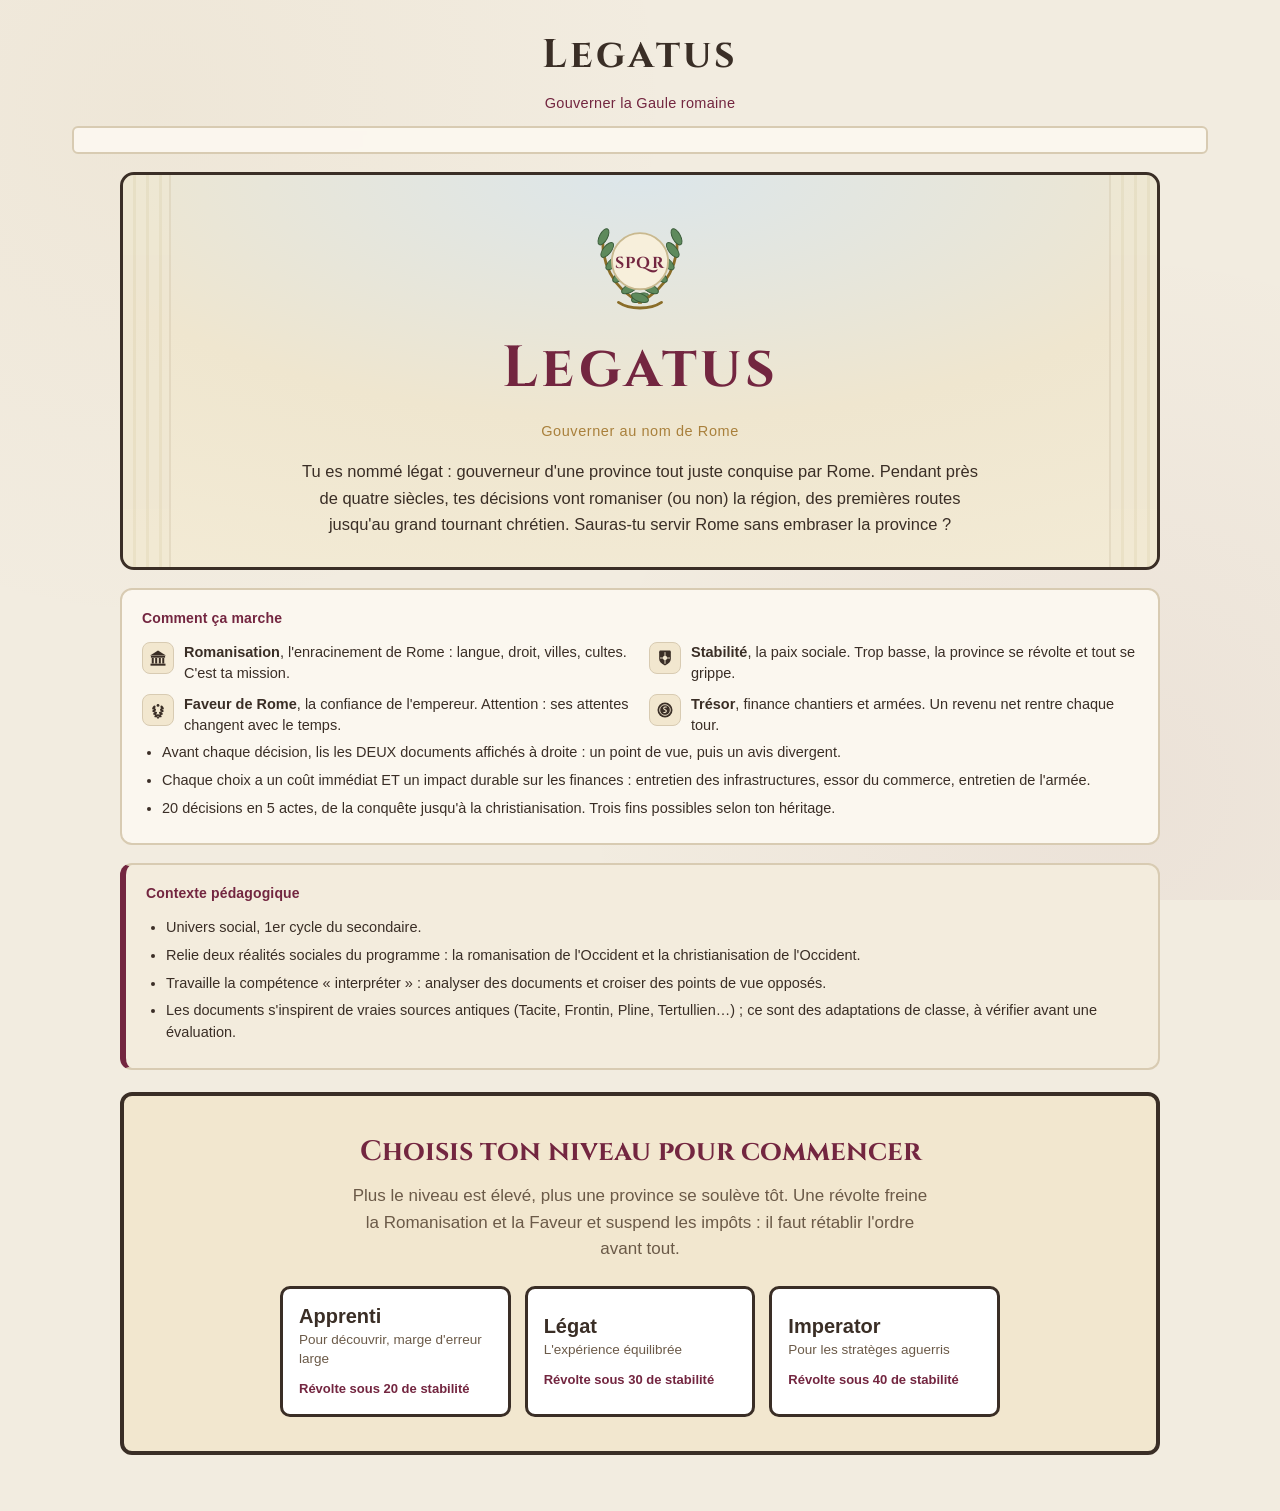
==== index.html @ 259e159d "Ajouts visuels" ====
<!DOCTYPE html>
<html lang="fr">
<head>
<meta charset="utf-8">
<meta name="viewport" content="width=device-width, initial-scale=1">
<title>Legatus : Gouverner la Gaule romaine</title>
<meta name="description" content="Jeu sérieux d'histoire en bande dessinée : gouverne une province romaine et romanise-la durablement par tes décisions.">
<link rel="preconnect" href="https://fonts.googleapis.com">
<link rel="preconnect" href="https://fonts.gstatic.com" crossorigin>
<link href="https://fonts.googleapis.com/css2?family=Cinzel:wght@500;600;700&display=swap" rel="stylesheet">
<link rel="stylesheet" href="assets/css/legatus.css">
</head>
<body>
  <header class="tete">
    <h1>Legatus</h1>
    <div class="sous">Gouverner la Gaule romaine</div>
  </header>
  <main class="wrap">
    <div id="jauges"></div>
    <div id="scene"></div>
  </main>
  <script src="assets/js/legatus-data.js"></script>
  <script src="assets/js/legatus.js"></script>
</body>
</html>
---- assets/css/legatus.css ----
/* =========================================================================
   LEGATUS — habillage « bande dessinée »
   Case illustrée + bulle de dialogue + tableau de bord de jauges.
   ========================================================================= */
:root{
  --pierre:#F2ECE0; --parchemin:#FBF7EF; --pierre-bord:#D8CBB2;
  --encre:#3A2E26; --encre-doux:#6B6256;
  --pourpre:#732640; --pourpre-fonce:#511A2D;
  --pompei:#9E3B2E; --bronze:#A9803C; --olive:#4F6F52; --ambre:#C8862B;
  --olive-clair:#E4EBDD; --rouge-clair:#F6E2DD; --bronze-clair:#F2E7CF;
  --display:"Cinzel","Trajan Pro",Georgia,serif;
  --corps:-apple-system,BlinkMacSystemFont,"Segoe UI",Roboto,"Helvetica Neue",Arial,sans-serif;
  --rayon:6px; --cerne:3px solid var(--encre);
}
*{box-sizing:border-box} html,body{margin:0;padding:0}
body{background:var(--pierre);color:var(--encre);font-family:var(--corps);font-size:17px;line-height:1.55;
  -webkit-font-smoothing:antialiased;
  background-image:radial-gradient(circle at 12% 12%,rgba(169,128,60,.05),transparent 38%),radial-gradient(circle at 88% 88%,rgba(115,38,64,.05),transparent 40%);
  background-attachment:fixed;}

header.tete{text-align:center;padding:24px 20px 12px}
header.tete h1{font-family:var(--display);font-weight:700;letter-spacing:.08em;font-size:clamp(26px,4vw,40px);margin:0}
header.tete .sous{font-family:var(--corps);letter-spacing:.02em;font-size:14.5px;color:var(--pourpre);margin-top:6px}

.wrap{max-width:1180px;margin:0 auto;padding:0 22px 56px}

/* ===== jauges (sticky, à icônes) ===== */
#jauges{position:sticky;top:0;z-index:6;display:grid;grid-template-columns:repeat(4,1fr);gap:14px;
  padding:12px 16px;margin:0 auto 18px;max-width:1180px;
  background:rgba(251,247,239,.96);border:2px solid var(--pierre-bord);border-radius:var(--rayon);backdrop-filter:blur(2px)}
.jauge{display:flex;gap:9px;align-items:center;min-width:0}
.jauge .ic{flex:none;width:34px;height:34px;border-radius:8px;background:var(--bronze-clair);border:1.5px solid var(--pierre-bord);
  display:flex;align-items:center;justify-content:center}
.jauge .ic svg{width:22px;height:22px;display:block}
.jauge-corps{flex:1;min-width:0}
.jauge-haut{display:flex;justify-content:space-between;align-items:baseline;gap:6px}
.jauge-nom{font-size:11.5px;letter-spacing:.04em;color:var(--encre-doux);white-space:nowrap;overflow:hidden;text-overflow:ellipsis}
.jauge-val{font-size:13px;font-weight:600;white-space:nowrap}
.delta{margin-left:5px;font-weight:700;font-size:12px;animation:flotte 1.4s ease forwards}
.delta.plus,.d-plus{color:var(--olive)} .delta.moins,.d-moins{color:var(--pompei)}
@keyframes flotte{0%{opacity:0;transform:translateY(6px)}25%{opacity:1;transform:translateY(0)}80%{opacity:1}100%{opacity:.85}}
.rail{height:8px;background:var(--pierre-bord);border-radius:4px;overflow:hidden;margin-top:4px}
.fill{height:100%;width:0;transition:width .7s cubic-bezier(.4,1.3,.5,1)}
.fill.pourpre{background:var(--pourpre)} .fill.bronze{background:var(--bronze)}
.fill.ok{background:var(--olive)} .fill.moyen{background:var(--ambre)} .fill.bas{background:var(--pompei)}

/* ===== la case (scène BD) ===== */
.case{position:relative;width:100%;aspect-ratio:16/10;border:4px solid var(--encre);border-radius:10px;overflow:hidden;
  background:#cdd9d0 center/cover no-repeat;box-shadow:0 6px 22px rgba(58,46,38,.18)}
.case::after{content:"";position:absolute;inset:0;pointer-events:none;transition:background .4s}
.case.danger::after{background:radial-gradient(circle at 50% 30%,rgba(158,59,46,.0),rgba(120,30,20,.28))}
.case.solennel::after{background:radial-gradient(circle at 50% 20%,rgba(217,169,60,.16),rgba(115,38,64,.22))}

.perso{position:absolute;left:1%;bottom:0;height:96%;width:auto;filter:drop-shadow(0 4px 6px rgba(58,46,38,.25));
  transition:opacity .35s ease, transform .35s ease}
.perso.entre{animation:apparait .4s ease}
@keyframes apparait{from{opacity:0;transform:translateY(10px)}to{opacity:1;transform:none}}

/* bulle de dialogue */
.bulle{position:absolute;top:7%;right:3.5%;width:54%;max-width:430px;background:#fff;border:3px solid var(--encre);
  border-radius:16px;padding:14px 18px;box-shadow:0 4px 0 rgba(58,46,38,.15);animation:pop .32s cubic-bezier(.3,1.4,.5,1)}
.bulle::after{content:"";position:absolute;left:-26px;bottom:26px;width:0;height:0;
  border:14px solid transparent;border-right-color:var(--encre);border-left:0}
.bulle::before{content:"";position:absolute;left:-20px;bottom:28px;width:0;height:0;z-index:1;
  border:11px solid transparent;border-right-color:#fff;border-left:0}
@keyframes pop{from{opacity:0;transform:scale(.9)}to{opacity:1;transform:scale(1)}}
.bulle .qui{font-family:var(--corps);font-weight:700;font-size:12.5px;letter-spacing:.01em;color:var(--pourpre);margin-bottom:5px}
.bulle .dit{font-size:16px;line-height:1.5}
.bulle .dit .alerte{color:var(--pompei);font-style:italic}

/* vignette document (image réelle) */
.doc-vignette{position:absolute;right:3.5%;bottom:5%;width:30%;max-width:190px;background:#fff;border:3px solid var(--encre);
  border-radius:4px;padding:5px;transform:rotate(2deg);box-shadow:0 4px 10px rgba(58,46,38,.3)}
.doc-vignette img{display:block;width:100%;border-radius:2px}
.doc-vignette .leg{font-size:10.5px;text-align:center;color:var(--encre-doux);padding:3px 0 1px;font-family:var(--display);letter-spacing:.04em}

/* ===== intermède d'acte ===== */
.interlude{position:relative;border:4px solid var(--encre);border-radius:10px;overflow:hidden;
  background:var(--pourpre-fonce);color:#F7F2E8;padding:48px 32px;text-align:center;
  background-image:linear-gradient(135deg,rgba(115,38,64,.96),rgba(81,26,45,.96));box-shadow:0 6px 22px rgba(58,46,38,.22)}
.interlude.danger{background-image:linear-gradient(135deg,rgba(120,30,20,.96),rgba(60,18,14,.96))}
.interlude.solennel{background-image:linear-gradient(135deg,rgba(115,38,64,.96),rgba(80,60,20,.92))}
.int-acte{font-family:var(--corps);font-weight:800;letter-spacing:.01em;font-size:clamp(19px,3vw,27px);color:#F0D98C}
.int-texte{max-width:560px;margin:16px auto 0;font-size:17px;line-height:1.6}
.interlude .btn-primaire{background:#F0D98C;color:var(--pourpre-fonce)}
.interlude .btn-primaire:hover{background:#fff}

/* ===== progression du mandat ===== */
.progression{margin-top:16px}
.prog-acte{font-family:var(--corps);font-weight:700;letter-spacing:.01em;font-size:15px;color:var(--pourpre)}
.prog-seg{display:flex;gap:5px;margin-top:7px}
.prog-seg .dot{flex:1;height:6px;border-radius:3px;background:var(--pierre-bord);transition:background .3s}
.prog-seg .dot.passe{background:var(--bronze)}
.prog-seg .dot.actuel{background:var(--pourpre)}

/* ===== options de décision ===== */
.titre-acte{font-family:var(--corps);font-weight:700;letter-spacing:0;font-size:22px;margin:18px 2px 2px}
.kicker{font-family:var(--corps);font-weight:700;font-size:12px;letter-spacing:.02em;color:var(--bronze);margin:16px 2px 0}
.options{display:grid;gap:11px;margin-top:14px}
.option{text-align:left;background:#fff;border:2px solid var(--pierre-bord);border-left:5px solid var(--bronze);
  border-radius:var(--rayon);padding:14px 18px;cursor:pointer;font-family:inherit;font-size:16.5px;
  transition:transform .14s,box-shadow .14s,border-color .14s}
.option:hover{transform:translateX(3px);box-shadow:0 4px 14px rgba(58,46,38,.12);border-left-color:var(--pourpre)}
.option:focus-visible{outline:3px solid var(--pourpre);outline-offset:2px}
.option-titre{font-weight:600;display:flex;justify-content:space-between;gap:12px;align-items:baseline}
.option .cout{font-family:var(--display);font-size:12.5px;color:var(--bronze);white-space:nowrap;letter-spacing:.03em}
.option.indispo{opacity:.5;cursor:not-allowed;border-left-color:var(--pierre-bord)}
.option.indispo:hover{transform:none;box-shadow:none}
.option-sous{font-size:13px;color:var(--pompei);margin-top:4px}

/* ===== conséquences ===== */
.deltas{margin-top:14px;padding:11px 16px;border-radius:var(--rayon);font-weight:600;font-size:15px}
.deltas.juste{background:var(--olive-clair);border:2px solid var(--olive)}
.deltas.faux{background:var(--rouge-clair);border:2px solid var(--pompei)}
.deltas .corr{margin-top:5px;font-size:13px;font-weight:400;color:var(--encre-doux)}
.pourquoi{margin-top:13px;padding:13px 18px;background:var(--bronze-clair);border-left:5px solid var(--bronze);
  border-radius:0 var(--rayon) var(--rayon) 0;font-size:15px;line-height:1.5;color:#5c441b}
.pq-tete{font-family:var(--display);font-weight:700;letter-spacing:.04em;color:var(--bronze)}
.actions{display:flex;gap:12px;align-items:center;margin-top:18px;flex-wrap:wrap}
.btn{font-family:var(--corps);font-weight:700;letter-spacing:.01em;font-size:15px;
  padding:12px 26px;border-radius:var(--rayon);cursor:pointer;border:2px solid transparent;transition:all .14s}
.btn-primaire{background:var(--pourpre);color:#fff}.btn-primaire:hover{background:var(--pourpre-fonce)}
.btn:focus-visible{outline:3px solid var(--bronze);outline-offset:2px}

/* ===== fin de mandat ===== */
.bilan-jauges{margin-top:16px;display:grid;gap:8px}
.bilan-ligne{display:flex;justify-content:space-between;padding:10px 14px;background:#fff;border:2px solid var(--pierre-bord);border-radius:var(--rayon)}
.bilan-v{font-family:var(--display);font-weight:700;color:var(--pourpre)}

@media (max-width:620px){
  #jauges{grid-template-columns:repeat(2,1fr);gap:10px}
  .case{aspect-ratio:4/3}
  .bulle{width:60%;font-size:14px;padding:10px 12px}
  .bulle .dit{font-size:13.5px}
  .doc-vignette{display:none}
}
@media (prefers-reduced-motion:reduce){*{transition:none!important;animation:none!important}}

/* ===== choix de difficulté ===== */
.difficulte{border:4px solid var(--encre);border-radius:12px;background:#F2E7CF;padding:34px 24px;text-align:center}
.diff-titre{font-family:var(--display);font-weight:700;font-size:clamp(20px,3vw,28px);color:var(--pourpre)}
.diff-intro{max-width:580px;margin:10px auto 24px;color:#6B5A48;line-height:1.55}
.diff-grille{display:grid;grid-template-columns:repeat(3,1fr);gap:14px;max-width:720px;margin:0 auto}
.diff-carte{cursor:pointer;text-align:left;border:3px solid var(--encre);border-radius:10px;background:#fff;padding:16px 16px 18px;transition:transform .12s ease,box-shadow .12s ease}
.diff-carte:hover{transform:translateY(-3px);box-shadow:0 7px 18px rgba(58,46,38,.20)}
.diff-nom{font-family:var(--corps);font-weight:700;font-size:20px;color:var(--encre)}
.diff-sous{color:#6B5A48;font-size:13.5px;margin:3px 0 12px;line-height:1.4}
.diff-detail{font-size:13px;color:var(--pourpre);font-weight:700}
@media(max-width:640px){ .diff-grille{grid-template-columns:1fr} }

/* ===== révolte (niveau de difficulté) ===== */
.revolte-banner{grid-column:1/-1;background:linear-gradient(90deg,#8a2417,#b23a26);color:#fff;
  font-family:var(--display);font-weight:700;letter-spacing:.02em;text-align:center;
  padding:9px 12px;border-radius:8px;border:2px solid #5e1810;font-size:14px;
  animation:pulseRev 1.9s ease-in-out infinite}
@keyframes pulseRev{0%,100%{box-shadow:0 0 0 0 rgba(178,58,38,.55)}50%{box-shadow:0 0 0 6px rgba(178,58,38,0)}}
.note-revolte{margin:12px 0 2px;padding:11px 14px;border-radius:8px;border:2px solid #b23a26;
  background:#fbeae6;color:#7a2117;font-weight:600;line-height:1.5}
@media(prefers-reduced-motion:reduce){ .revolte-banner{animation:none} }

/* ===== document source (à consulter avant de décider) ===== */
.source{margin:16px 0 6px;background:#F3E9D2;border:2px solid #C9B98F;border-left:6px solid var(--bronze);
  border-radius:8px;padding:13px 15px;box-shadow:inset 0 1px 0 rgba(255,255,255,.5)}
.src-tete{font-family:var(--corps);font-weight:700;font-size:13px;letter-spacing:.01em;color:#9a7b2f}
.src-txt{margin-top:7px;font-size:15.5px;line-height:1.58;color:var(--encre)}
.src-ref{margin-top:9px;font-size:12.5px;font-style:italic;color:#6B5A48;text-align:right}

/* ===== revenu par tour (jauge Trésor) ===== */
.jauge-revenu{font-size:11px;font-weight:700;color:#9a7b2f;margin-top:4px}
.jauge-revenu.nul{color:#b23a26}

/* ===== avertissement de Rome (intermède) ===== */
.int-avert{max-width:560px;margin:14px auto 0;padding:11px 15px;border-radius:8px;
  background:rgba(251,234,230,.95);border:2px solid #b23a26;color:#7a2117;font-weight:600;line-height:1.5}

/* ===== mise en page : personnage à gauche, documents à droite ===== */
.scene-doc{display:flex;gap:14px;align-items:stretch;margin-bottom:6px}
.scene-doc .case{flex:1 1 58%;width:auto;align-self:flex-start}
.docs{flex:1 1 42%;min-width:0;display:flex;flex-direction:column;gap:10px;
  background:#EFE3C6;border:2px solid #C9B98F;border-radius:12px;padding:12px}
.docs-tete{font-family:var(--corps);font-weight:700;font-size:13.5px;letter-spacing:.01em;
  color:#8a6d28}
.docs .source{margin:0;flex:1 1 0;min-height:0;overflow:auto;background:#F7EFDB}
.docs .source:nth-child(3){border-left-color:#6b7f8a;background:#EEF2F4}
.docs .source:nth-child(3) .src-tete{color:#52707d}
@media (max-width:760px){
  .scene-doc{flex-direction:column}
  .scene-doc .case{flex:none;width:100%}
  .docs{flex:none}
  .docs .source{overflow:visible}
}

/* ===================== PAGE D'ACCUEIL ===================== */
.accueil{max-width:1040px;margin:0 auto}
.acc-hero{position:relative;text-align:center;padding:30px 22px 26px;border:3px solid var(--encre);border-radius:14px;
  background:radial-gradient(120% 130% at 50% 0%, #DCE6EA 0%, #EFE6CF 48%, #F4ECD7 100%);overflow:hidden}
.acc-hero::before,.acc-hero::after{content:"";position:absolute;top:0;bottom:0;width:46px;
  background:repeating-linear-gradient(90deg,#EFE7D2 0 10px,#E2D7B8 10px 13px);opacity:.5}
.acc-hero::before{left:0;border-right:2px solid var(--pierre-bord)}
.acc-hero::after{right:0;border-left:2px solid var(--pierre-bord)}
.acc-embleme{width:118px;margin:0 auto 6px;position:relative;z-index:1}
.embleme{width:118px;height:auto;display:block}
.acc-titre{font-family:var(--display);font-weight:700;letter-spacing:.06em;
  font-size:clamp(34px,7vw,58px);color:var(--pourpre);margin:2px 0 0;position:relative;z-index:1}
.acc-sous{font-family:var(--corps);letter-spacing:.04em;font-size:14.5px;color:var(--bronze);margin-top:6px;position:relative;z-index:1}
.acc-accroche{max-width:680px;margin:16px auto 4px;font-size:16.5px;line-height:1.6;color:var(--encre);position:relative;z-index:1}
.acc-section{margin-top:18px;background:var(--parchemin);border:2px solid var(--pierre-bord);border-radius:12px;padding:18px 20px}
.acc-pedago{background:#F3ECDD;border-left:6px solid var(--pourpre)}
.acc-sec-titre{font-family:var(--corps);font-weight:700;letter-spacing:.01em;
  font-size:14px;color:var(--pourpre);margin-bottom:12px}
.acc-jauges{display:grid;grid-template-columns:1fr 1fr;gap:10px 18px;margin-bottom:6px}
.acc-jauge{display:flex;gap:10px;align-items:flex-start;font-size:14.5px;line-height:1.45}
.acc-ic{flex:none;width:32px;height:32px;border-radius:8px;background:var(--bronze-clair);border:1.5px solid var(--pierre-bord);
  display:flex;align-items:center;justify-content:center}
.acc-ic svg{width:20px;height:20px;fill:var(--encre)}
.acc-liste{margin:6px 0 0;padding-left:20px}
.acc-liste li{margin:6px 0;font-size:14.5px;line-height:1.5}
.accueil .difficulte{margin-top:22px}
@media (max-width:620px){ .acc-jauges{grid-template-columns:1fr} }
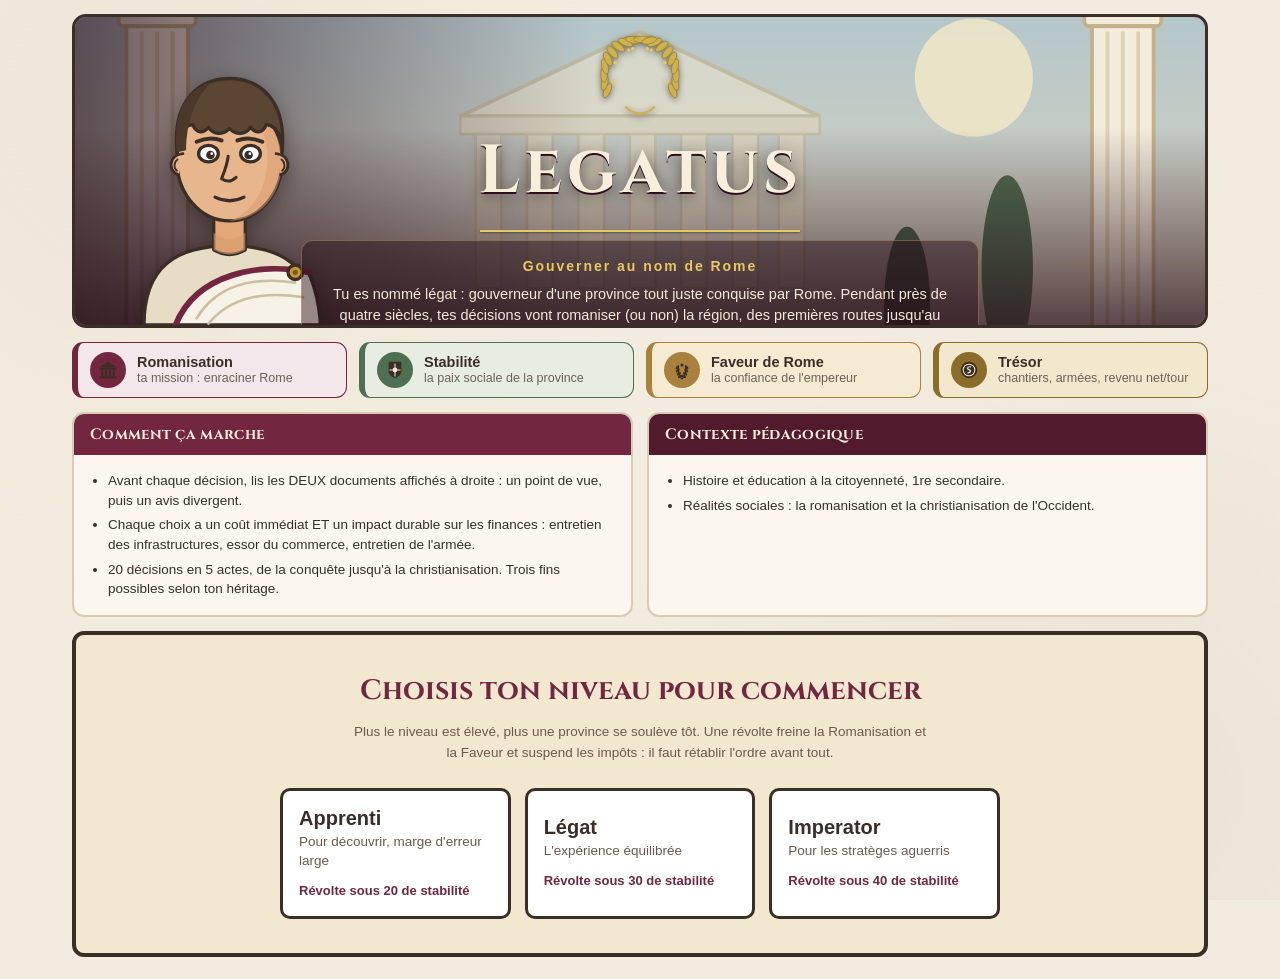
==== commit 154f4dae: "Accueil et format sans déroulement" ====
--- a/index.html
+++ b/index.html
@@ -3,7 +3,7 @@
 <head>
 <meta charset="utf-8">
 <meta name="viewport" content="width=device-width, initial-scale=1">
-<title>Legatus : Gouverner la Gaule romaine</title>
+<title>Legatus : Gouverner une province romaine</title>
 <meta name="description" content="Jeu sérieux d'histoire en bande dessinée : gouverne une province romaine et romanise-la durablement par tes décisions.">
 <link rel="preconnect" href="https://fonts.googleapis.com">
 <link rel="preconnect" href="https://fonts.gstatic.com" crossorigin>
@@ -13,7 +13,7 @@
 <body>
   <header class="tete">
     <h1>Legatus</h1>
-    <div class="sous">Gouverner la Gaule romaine</div>
+    <div class="sous">Gouverner une province romaine</div>
   </header>
   <main class="wrap">
     <div id="jauges"></div>
--- a/assets/css/legatus.css
+++ b/assets/css/legatus.css
@@ -191,7 +191,7 @@
 }
 
 /* ===================== PAGE D'ACCUEIL ===================== */
-.accueil{max-width:1040px;margin:0 auto}
+.accueil{max-width:1180px;margin:0 auto}
 .acc-hero{position:relative;text-align:center;padding:30px 22px 26px;border:3px solid var(--encre);border-radius:14px;
   background:radial-gradient(120% 130% at 50% 0%, #DCE6EA 0%, #EFE6CF 48%, #F4ECD7 100%);overflow:hidden}
 .acc-hero::before,.acc-hero::after{content:"";position:absolute;top:0;bottom:0;width:46px;
@@ -217,3 +217,104 @@
 .acc-liste li{margin:6px 0;font-size:14.5px;line-height:1.5}
 .accueil .difficulte{margin-top:22px}
 @media (max-width:620px){ .acc-jauges{grid-template-columns:1fr} }
+
+/* ===================== COMPACITÉ : tenir dans un écran d'ordinateur ===================== */
+:root{ --case-h:clamp(220px, 40vh, 340px); }
+header.tete{ display:none; }                 /* titre porté par l'accueil + l'onglet */
+#jauges:empty{ display:none; border:none; padding:0; margin:0; }
+.wrap{ padding:14px 22px 22px; }
+#jauges{ padding:8px 14px; gap:12px; margin:0 auto 12px; }
+.jauge .ic{ width:30px; height:30px; }
+.jauge .ic svg{ width:19px; height:19px; }
+.scene-doc{ align-items:stretch; justify-content:center; margin-bottom:8px; }
+.scene-doc .case{ flex:none; width:auto; height:var(--case-h); align-self:flex-start; }
+.docs{ flex:1 1 auto; height:var(--case-h); padding:10px 12px; gap:8px; }
+.docs .source{ overflow:auto; }
+.src-txt{ font-size:14px; line-height:1.45; margin-top:5px; }
+.src-ref{ margin-top:6px; font-size:11.5px; }
+.docs-tete{ margin-bottom:2px; }
+.progression{ margin-top:10px; }
+.kicker{ margin:8px 2px 0; }
+.titre-acte{ margin:5px 2px 0; font-size:21px; }
+.options{ gap:8px; margin-top:9px; }
+.option{ padding:10px 16px; font-size:16px; }
+.bulle{ padding:11px 15px; }
+.bulle .dit{ font-size:15px; line-height:1.42; }
+.deltas{ margin-top:10px; }
+.pourquoi{ margin-top:9px; padding:10px 16px; }
+.actions{ margin-top:12px; }
+/* accueil compact */
+.acc-hero{ padding:18px 22px 16px; }
+.acc-embleme{ width:90px; margin-bottom:2px; }
+.embleme{ width:90px; }
+.acc-titre{ font-size:clamp(28px,5vw,44px); margin-top:0 }
+.acc-accroche{ font-size:14.5px; line-height:1.5; margin:10px auto 2px; max-width:680px }
+.acc-section{ margin-top:12px; padding:13px 18px }
+.acc-jauges{ gap:8px 18px; margin-bottom:4px }
+.acc-jauge{ font-size:13.5px; line-height:1.4 }
+.acc-liste li{ margin:4px 0; font-size:13.5px; line-height:1.4 }
+.acc-sec-titre{ margin-bottom:8px }
+.accueil .difficulte{ margin-top:14px }
+.diff-intro{ font-size:13.5px }
+@media (max-width:760px){
+  .scene-doc .case{ width:100%; height:auto; aspect-ratio:16/10 }
+  .docs{ height:auto }
+}
+/* accueil : deux colonnes (comment / pédagogie) pour tenir dans l'écran */
+.acc-cols{ display:flex; gap:14px; align-items:flex-start; margin-top:12px }
+.acc-cols .acc-section{ flex:1 1 0; margin-top:0 }
+.acc-jauges{ grid-template-columns:1fr; gap:7px }
+@media (max-width:760px){ .acc-cols{ flex-direction:column } }
+
+/* ===================== ACCUEIL — bannière illustrée (proposition A) ===================== */
+.acc-hero{ position:relative; height:clamp(268px,41vh,314px); padding:0;
+  border:3px solid var(--encre); border-radius:14px; overflow:hidden;
+  background:#b9ab8c url('../img/decor-forum.svg') center 26% / cover no-repeat; }
+.acc-hero::before{ content:""; position:absolute; inset:0; opacity:1; border:none; width:auto;
+  background:linear-gradient(180deg, rgba(20,8,14,0) 36%, rgba(40,14,24,.74) 100%),
+             linear-gradient(90deg, rgba(40,14,24,.66) 0%, rgba(40,14,24,0) 46%); }
+.acc-hero::after{ display:none; }
+.acc-perso{ position:absolute; left:2%; bottom:0; height:94%; width:auto; z-index:1;
+  filter:drop-shadow(0 6px 10px rgba(0,0,0,.35)); }
+.acc-titrebloc{ position:relative; z-index:2; width:100%; padding:14px 16px 0;
+  display:flex; flex-direction:column; align-items:center; text-align:center; }
+.acc-couronne{ line-height:0; }
+.couronne{ width:clamp(78px,11vw,104px); height:auto; display:block; margin-bottom:-4px;
+  filter:drop-shadow(0 2px 3px rgba(0,0,0,.45)); }
+.acc-titre{ font-family:var(--display); font-weight:700; letter-spacing:.06em;
+  font-size:clamp(40px,7vw,68px); color:#F7EFDB; margin:0;
+  text-shadow:0 2px 0 #2c0f1a, 0 4px 16px rgba(0,0,0,.55); }
+.acc-regle{ width:min(320px,60%); height:2px; background:#E8C766; margin:6px auto 8px;
+  box-shadow:0 1px 2px rgba(0,0,0,.4); }
+.acc-plaque{ display:inline-block; max-width:680px; background:rgba(34,12,20,.46);
+  border:1px solid rgba(232,199,102,.35); border-radius:12px; padding:9px 18px 11px; }
+.acc-sous{ font-family:var(--corps); font-weight:700; letter-spacing:.14em;
+  font-size:14px; color:#E8C766; }
+.acc-accroche{ margin:6px auto 0; font-size:14.5px; line-height:1.5; color:#F3E9D6; max-width:640px; }
+/* bandeau des jauges (aperçu HUD) */
+.acc-hud{ display:grid; grid-template-columns:repeat(4,1fr); gap:12px; margin-top:14px; }
+.acc-tuile{ display:flex; align-items:center; gap:11px; padding:9px 12px; border-radius:11px;
+  border:1.5px solid var(--pierre-bord); border-left-width:6px; background:#FBF7EF; }
+.acc-tic{ flex:none; width:36px; height:36px; border-radius:50%; display:flex; align-items:center; justify-content:center; }
+.acc-tic svg{ width:22px; height:22px; fill:#fff; }
+.acc-tt{ display:flex; flex-direction:column; min-width:0; line-height:1.25; }
+.acc-tt strong{ font-size:14.5px; color:var(--encre); }
+.acc-tt span{ font-size:12.5px; color:var(--encre-doux); }
+.acc-tuile.pourpre{ border-color:var(--pourpre); background:#F3E7EB } .acc-tuile.pourpre .acc-tic{ background:var(--pourpre) }
+.acc-tuile.olive{ border-color:var(--olive); background:#E7EEE1 } .acc-tuile.olive .acc-tic{ background:var(--olive) }
+.acc-tuile.bronze{ border-color:var(--bronze); background:#F5EBD3 } .acc-tuile.bronze .acc-tic{ background:var(--bronze) }
+.acc-tuile.tresor{ border-color:#8a6d28; background:#F2E8CE } .acc-tuile.tresor .acc-tic{ background:#8a6d28 }
+/* cartes info à bandeau de titre */
+.acc-cols{ display:flex; gap:14px; align-items:stretch; margin-top:14px; }
+.acc-cols .acc-section{ flex:1 1 0; margin-top:0; padding:0; overflow:hidden;
+  background:var(--parchemin); border:2px solid var(--pierre-bord); border-radius:12px; }
+.acc-sec-titre{ font-family:var(--display); font-weight:700; letter-spacing:.02em;
+  font-size:15px; color:#F7EFDB; background:var(--pourpre); padding:9px 16px; margin:0; }
+.acc-pedago .acc-sec-titre{ background:var(--pourpre-fonce); }
+.acc-corps{ padding:11px 16px; }
+.acc-corps .acc-liste{ margin:0; padding-left:18px; }
+.acc-corps .acc-liste li{ margin:5px 0; font-size:13.5px; line-height:1.45; }
+@media (max-width:760px){
+  .acc-hud{ grid-template-columns:1fr 1fr; }
+  .acc-cols{ flex-direction:column; }
+}
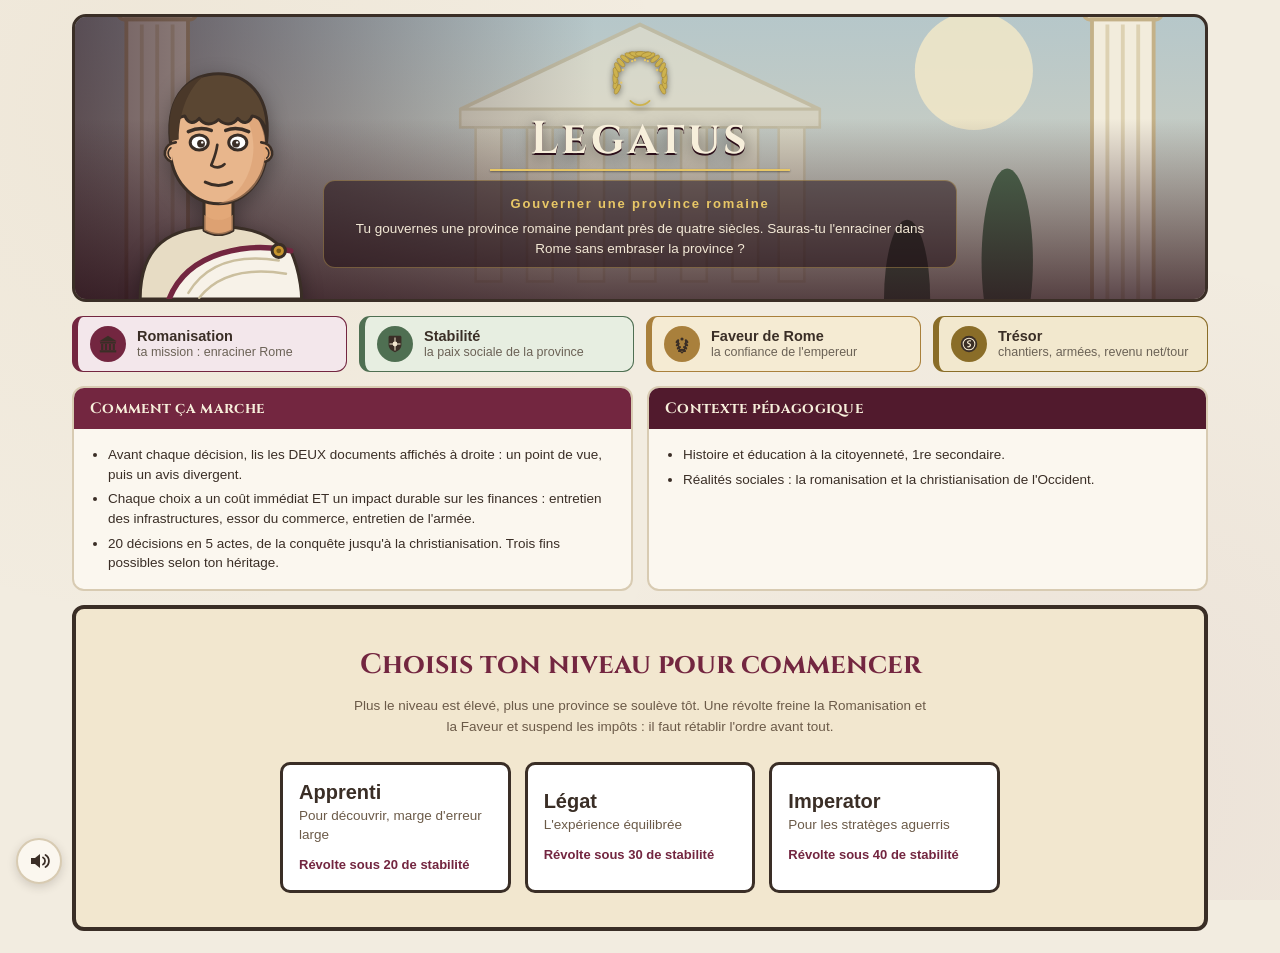
==== commit b7389888: "Ajout musique" ====
--- a/index.html
+++ b/index.html
@@ -19,7 +19,9 @@
     <div id="jauges"></div>
     <div id="scene"></div>
   </main>
+  <button id="son-toggle" class="son-toggle" type="button" aria-pressed="false" title="Couper la musique" aria-label="Activer ou couper la musique"></button>
   <script src="assets/js/legatus-data.js"></script>
+  <script src="assets/js/legatus-audio.js"></script>
   <script src="assets/js/legatus.js"></script>
 </body>
 </html>
--- a/assets/css/legatus.css
+++ b/assets/css/legatus.css
@@ -318,3 +318,77 @@
   .acc-hud{ grid-template-columns:1fr 1fr; }
   .acc-cols{ flex-direction:column; }
 }
+
+/* ===== image-document dans la colonne (au lieu d'une vignette qui masque la bulle) ===== */
+.source-img{ display:flex; flex-direction:column; align-items:stretch; }
+.doc-img{ flex:1 1 auto; min-height:60px; max-height:100%; max-width:100%; object-fit:contain;
+  border:2px solid var(--encre); border-radius:6px; margin-top:5px; background:#fff; }
+/* ===== ajustements bannière d'accueil ===== */
+.acc-hero{ height:clamp(260px,40vh,306px); }
+.acc-titrebloc{ padding-top:10px; }
+.couronne{ width:clamp(86px,11vw,108px); margin-bottom:-2px; }
+.acc-plaque{ padding:8px 16px 10px; }
+
+/* =================== CORRECTIFS FINAUX (hero + panneaux d'image) =================== */
+/* Hero : tout le bloc tient dans la bannière, centré verticalement */
+.acc-hero{ height:clamp(250px,38vh,288px); }
+.acc-titrebloc{ position:relative; z-index:2; width:100%; height:100%;
+  display:flex; flex-direction:column; align-items:center; justify-content:center;
+  text-align:center; padding:10px 16px; gap:3px; }
+.couronne{ width:clamp(56px,6vw,72px); height:auto; margin:0 0 2px;
+  filter:drop-shadow(0 2px 3px rgba(0,0,0,.45)); }
+.acc-titre{ font-size:clamp(30px,3.8vw,46px); line-height:1; margin:0; }
+.acc-regle{ width:min(300px,55%); margin:4px auto 6px; }
+.acc-plaque{ display:inline-block; max-width:660px; padding:7px 16px 9px; background:rgba(30,11,18,.52); }
+.acc-sous{ font-size:13px; }
+.acc-accroche{ margin:5px auto 0; font-size:13.5px; line-height:1.45; max-width:600px;
+  display:-webkit-box; -webkit-line-clamp:3; -webkit-box-orient:vertical; overflow:hidden; }
+
+/* Colonne documents : défilement d'un seul bloc, pas de mini-ascenseurs par panneau */
+.docs{ overflow:auto; }
+.docs .source{ flex:0 0 auto; overflow:visible; min-height:0; }
+/* Panneau image : cadre parchemin, jamais de grand blanc */
+.source-img{ display:flex; flex-direction:column; }
+.source-img .doc-img{ width:100%; display:block; margin-top:5px;
+  border:1px solid var(--pierre-bord); border-radius:6px; background:#e7dcc3; }
+/* image seule (intro) : grande, contenu entier sur fond parchemin */
+.source-img-full{ flex:1 1 auto; min-height:140px; }
+.source-img-full .doc-img{ flex:1 1 auto; min-height:0; height:100%; object-fit:contain; padding:6px; }
+/* image + documents : bandeau large (remplit la largeur, sans blanc) */
+.source-img-banner{ flex:0 0 auto; }
+.source-img-banner .doc-img{ height:96px; object-fit:cover; object-position:center 35%; }
+
+/* ============ Case "BD" : simple et robuste (bulle dans le flux, vignette dans le coin) ============ */
+.scene-doc{ align-items:flex-start; }
+.scene-doc .case{ flex:1 1 480px; width:auto; height:auto; aspect-ratio:auto; display:block;
+  min-height:var(--case-h); max-width:720px; align-self:flex-start; position:relative; overflow:hidden; }
+.docs{ flex:1 1 420px; height:auto; min-height:var(--case-h); max-height:var(--case-h); overflow:auto; }
+/* personnage : ancré en bas-gauche, décoratif (hors flux), taille bornée */
+.perso{ position:absolute; left:0; bottom:0; height:96%; max-height:var(--case-h); width:auto; z-index:0; }
+/* bulle dans le flux : la case s'agrandit si le texte est long (jamais coupé) ; pointe vers le perso */
+.bulle{ position:relative; z-index:2; top:auto; right:auto; left:auto;
+  width:auto; max-width:60%; margin:14px 14px 14px 38%; }
+.bulle .dit{ font-size:15px; line-height:1.42; }
+/* on réserve une bande sous la bulle pour la vignette quand elle est présente */
+.case.avec-vignette .bulle{ margin-bottom:96px; }
+/* vignette minuscule, coin bas-droit, jamais sur la bulle */
+.doc-vignette{ position:absolute; right:14px; bottom:14px; top:auto; left:auto;
+  width:120px; max-width:32%; z-index:1; }
+@media (max-width:760px){
+  .scene-doc .case{ max-width:none; }
+  .bulle{ max-width:62%; margin-left:36%; }
+  .case.avec-vignette .bulle{ margin-bottom:14px; }
+  .doc-vignette{ display:none; }
+}
+
+/* ============ Bouton de la trame sonore ============ */
+.son-toggle{ position:fixed; left:16px; bottom:16px; z-index:50; width:46px; height:46px;
+  border-radius:50%; cursor:pointer; padding:0; color:var(--encre);
+  background:var(--parchemin); border:2px solid var(--pierre-bord);
+  display:flex; align-items:center; justify-content:center;
+  box-shadow:0 3px 10px rgba(58,46,38,.18); transition:transform .12s ease, box-shadow .12s ease; }
+.son-toggle:hover{ transform:translateY(-2px); box-shadow:0 6px 16px rgba(58,46,38,.24); }
+.son-toggle:focus-visible{ outline:3px solid var(--pourpre); outline-offset:2px; }
+.son-toggle svg{ width:24px; height:24px; fill:currentColor; display:block; }
+.son-toggle.muet{ color:var(--encre-doux); opacity:.9; }
+@media (max-width:760px){ .son-toggle{ width:42px; height:42px; left:12px; bottom:12px; } }
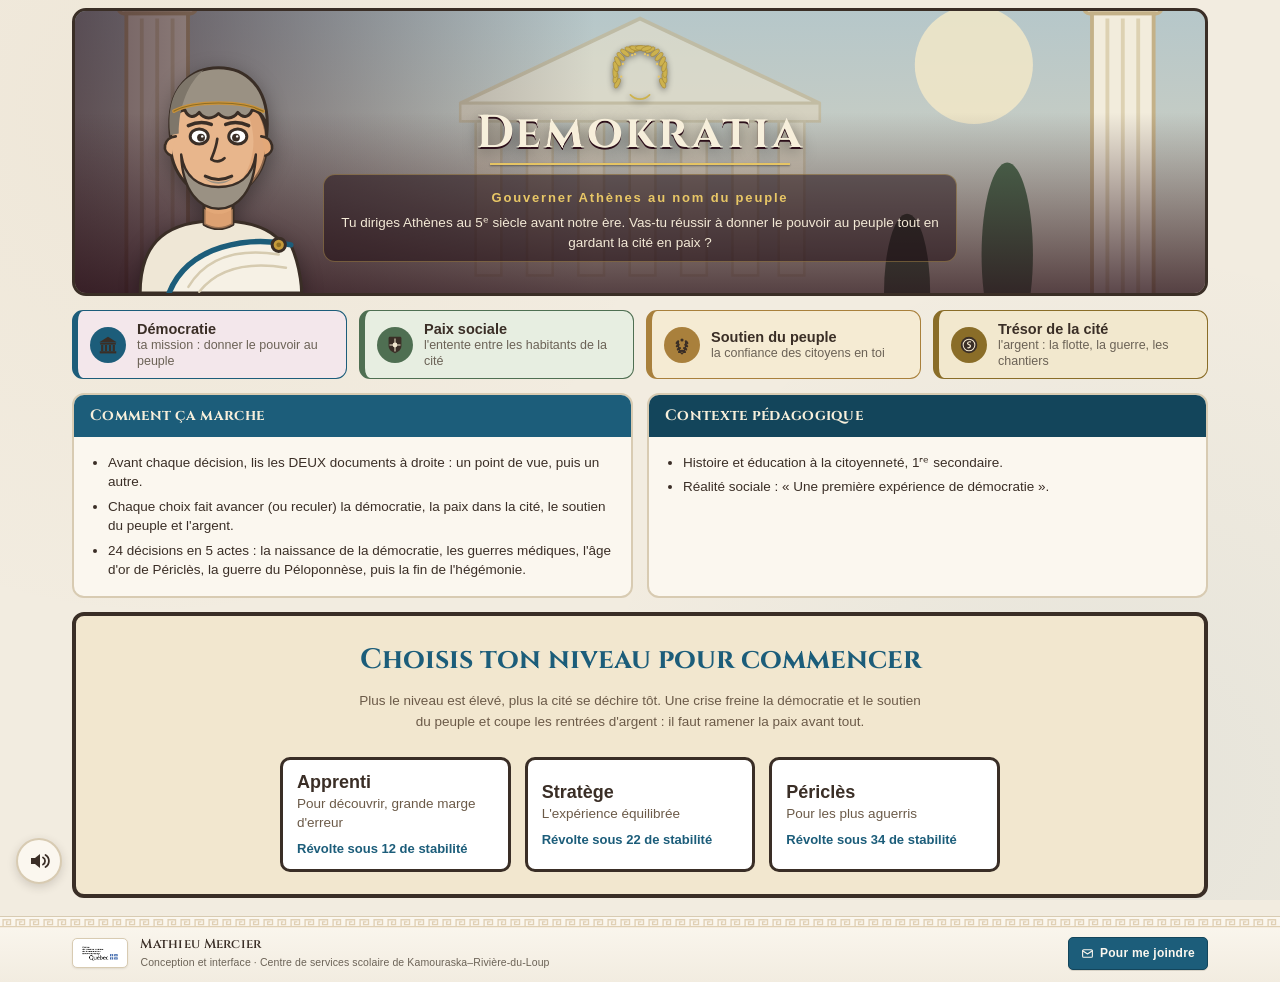
==== commit 28e16cd0: "Test Demokratia" ====
--- a/index.html
+++ b/index.html
@@ -3,25 +3,42 @@
 <head>
 <meta charset="utf-8">
 <meta name="viewport" content="width=device-width, initial-scale=1">
-<title>Legatus : Gouverner une province romaine</title>
-<meta name="description" content="Jeu sérieux d'histoire en bande dessinée : gouverne une province romaine et romanise-la durablement par tes décisions.">
+<title>Demokratia : gouverner Athènes au nom du peuple</title>
+<meta name="description" content="Jeu sérieux d'histoire en bande dessinée : dirige Athènes au 5e siècle av. J.-C. et fais naître la démocratie par tes décisions.">
 <link rel="preconnect" href="https://fonts.googleapis.com">
 <link rel="preconnect" href="https://fonts.gstatic.com" crossorigin>
 <link href="https://fonts.googleapis.com/css2?family=Cinzel:wght@500;600;700&display=swap" rel="stylesheet">
-<link rel="stylesheet" href="assets/css/legatus.css">
+<link rel="stylesheet" href="assets/css/stratege.css">
 </head>
 <body>
   <header class="tete">
-    <h1>Legatus</h1>
-    <div class="sous">Gouverner une province romaine</div>
+    <h1>Demokratia</h1>
+    <div class="sous">Gouverner Athènes au nom du peuple</div>
   </header>
   <main class="wrap">
     <div id="jauges"></div>
     <div id="scene"></div>
   </main>
+  <footer class="signature" aria-label="Conception de l'interface">
+    <div class="meandre" aria-hidden="true"></div>
+    <div class="sig-inner">
+      <img class="sig-logo"
+           src="assets/img/logo-css.png"
+           alt="Centre de services scolaire de Kamouraska–Rivière-du-Loup"
+           onerror="this.onerror=null;this.src='https://esrdl.csskamloup.gouv.qc.ca/wp-content/uploads/sites/37/2020/09/CSSKamouraska-Riviere-du-Loup_w3_couleur.png';">
+      <div class="sig-txt">
+        <span class="sig-nom">Mathieu Mercier</span>
+        <span class="sig-role">Conception et interface · Centre de services scolaire de Kamouraska–Rivière-du-Loup</span>
+      </div>
+      <a class="sig-contact" href="mailto:mmercier@csskamloup.gouv.qc.ca">
+        <svg viewBox="0 0 24 24" aria-hidden="true"><rect x="3" y="5" width="18" height="14" rx="2"/><path d="M3 7l9 6 9-6"/></svg>
+        Pour me joindre
+      </a>
+    </div>
+  </footer>
   <button id="son-toggle" class="son-toggle" type="button" aria-pressed="false" title="Couper la musique" aria-label="Activer ou couper la musique"></button>
-  <script src="assets/js/legatus-data.js"></script>
-  <script src="assets/js/legatus-audio.js"></script>
-  <script src="assets/js/legatus.js"></script>
+  <script src="assets/js/stratege-data.js"></script>
+  <script src="assets/js/stratege-audio.js"></script>
+  <script src="assets/js/stratege.js"></script>
 </body>
 </html>
--- a/assets/css/stratege.css
+++ b/assets/css/stratege.css
@@ -0,0 +1,736 @@
+/* =========================================================================
+   LEGATUS — habillage « bande dessinée »
+   Case illustrée + bulle de dialogue + tableau de bord de jauges.
+   ========================================================================= */
+:root{
+  --pierre:#F2ECE0; --parchemin:#FBF7EF; --pierre-bord:#D8CBB2;
+  --encre:#3A2E26; --encre-doux:#6B6256;
+  --pourpre:#1C5D7A; --pourpre-fonce:#13455B;
+  --pompei:#9E3B2E; --bronze:#A9803C; --olive:#4F6F52; --ambre:#C8862B;
+  --olive-clair:#E4EBDD; --rouge-clair:#F6E2DD; --bronze-clair:#F2E7CF;
+  --display:"Cinzel","Trajan Pro",Georgia,serif;
+  --corps:-apple-system,BlinkMacSystemFont,"Segoe UI",Roboto,"Helvetica Neue",Arial,sans-serif;
+  --rayon:6px; --cerne:3px solid var(--encre);
+}
+*{box-sizing:border-box} html,body{margin:0;padding:0}
+body{background:var(--pierre);color:var(--encre);font-family:var(--corps);font-size:17px;line-height:1.55;
+  -webkit-font-smoothing:antialiased;
+  background-image:radial-gradient(circle at 12% 12%,rgba(169,128,60,.05),transparent 38%),radial-gradient(circle at 88% 88%,rgba(28,93,122,.06),transparent 40%);
+  background-attachment:fixed;}
+
+header.tete{text-align:center;padding:24px 20px 12px}
+header.tete h1{font-family:var(--display);font-weight:700;letter-spacing:.08em;font-size:clamp(26px,4vw,40px);margin:0}
+header.tete .sous{font-family:var(--corps);letter-spacing:.02em;font-size:14.5px;color:var(--pourpre);margin-top:6px}
+
+.wrap{max-width:1180px;margin:0 auto;padding:0 22px 56px}
+
+/* ===== jauges (sticky, à icônes) ===== */
+#jauges{position:sticky;top:0;z-index:6;display:grid;grid-template-columns:repeat(4,1fr);gap:14px;
+  padding:12px 16px;margin:0 auto 18px;max-width:1180px;
+  background:rgba(251,247,239,.96);border:2px solid var(--pierre-bord);border-radius:var(--rayon);backdrop-filter:blur(2px)}
+.jauge{display:flex;gap:9px;align-items:center;min-width:0}
+.jauge .ic{flex:none;width:34px;height:34px;border-radius:8px;background:var(--bronze-clair);border:1.5px solid var(--pierre-bord);
+  display:flex;align-items:center;justify-content:center}
+.jauge .ic svg{width:22px;height:22px;display:block}
+.jauge-corps{flex:1;min-width:0}
+.jauge-haut{display:flex;justify-content:space-between;align-items:baseline;gap:6px}
+.jauge-nom{font-size:11.5px;letter-spacing:.04em;color:var(--encre-doux);white-space:nowrap;overflow:hidden;text-overflow:ellipsis}
+.jauge-val{font-size:13px;font-weight:600;white-space:nowrap}
+.delta{margin-left:5px;font-weight:700;font-size:12px;animation:flotte 1.4s ease forwards}
+.delta.plus,.d-plus{color:var(--olive)} .delta.moins,.d-moins{color:var(--pompei)}
+@keyframes flotte{0%{opacity:0;transform:translateY(6px)}25%{opacity:1;transform:translateY(0)}80%{opacity:1}100%{opacity:.85}}
+.rail{height:8px;background:var(--pierre-bord);border-radius:4px;overflow:hidden;margin-top:4px}
+.fill{height:100%;width:0;transition:width .7s cubic-bezier(.4,1.3,.5,1)}
+.fill.pourpre{background:var(--pourpre)} .fill.bronze{background:var(--bronze)}
+.fill.ok{background:var(--olive)} .fill.moyen{background:var(--ambre)} .fill.bas{background:var(--pompei)}
+
+/* ===== la case (scène BD) ===== */
+.case{position:relative;width:100%;aspect-ratio:16/10;border:4px solid var(--encre);border-radius:10px;overflow:hidden;
+  background:#cdd9d0 center/cover no-repeat;box-shadow:0 6px 22px rgba(58,46,38,.18)}
+.case::after{content:"";position:absolute;inset:0;pointer-events:none;transition:background .4s}
+.case.danger::after{background:radial-gradient(circle at 50% 30%,rgba(158,59,46,.0),rgba(120,30,20,.28))}
+.case.solennel::after{background:radial-gradient(circle at 50% 20%,rgba(217,169,60,.16),rgba(115,38,64,.22))}
+
+.perso{position:absolute;left:1%;bottom:0;height:96%;width:auto;filter:drop-shadow(0 4px 6px rgba(58,46,38,.25));
+  transition:opacity .35s ease, transform .35s ease}
+.perso.entre{animation:apparait .4s ease}
+@keyframes apparait{from{opacity:0;transform:translateY(10px)}to{opacity:1;transform:none}}
+
+/* bulle de dialogue */
+.bulle{position:absolute;top:7%;right:3.5%;width:54%;max-width:430px;background:#fff;border:3px solid var(--encre);
+  border-radius:16px;padding:14px 18px;box-shadow:0 4px 0 rgba(58,46,38,.15);animation:pop .32s cubic-bezier(.3,1.4,.5,1)}
+.bulle::after{content:"";position:absolute;left:-26px;bottom:26px;width:0;height:0;
+  border:14px solid transparent;border-right-color:var(--encre);border-left:0}
+.bulle::before{content:"";position:absolute;left:-20px;bottom:28px;width:0;height:0;z-index:1;
+  border:11px solid transparent;border-right-color:#fff;border-left:0}
+@keyframes pop{from{opacity:0;transform:scale(.9)}to{opacity:1;transform:scale(1)}}
+.bulle .qui{font-family:var(--corps);font-weight:700;font-size:12.5px;letter-spacing:.01em;color:var(--pourpre);margin-bottom:5px}
+.bulle .dit{font-size:16px;line-height:1.5}
+.bulle .dit .alerte{color:var(--pompei);font-style:italic}
+
+/* vignette document (image réelle) */
+.doc-vignette{position:absolute;right:3.5%;bottom:5%;width:30%;max-width:190px;background:#fff;border:3px solid var(--encre);
+  border-radius:4px;padding:5px;transform:rotate(2deg);box-shadow:0 4px 10px rgba(58,46,38,.3)}
+.doc-vignette img{display:block;width:100%;border-radius:2px}
+.doc-vignette .leg{font-size:10.5px;text-align:center;color:var(--encre-doux);padding:3px 0 1px;font-family:var(--display);letter-spacing:.04em}
+
+/* ===== intermède d'acte ===== */
+.interlude{position:relative;border:4px solid var(--encre);border-radius:10px;overflow:hidden;
+  background:var(--pourpre-fonce);color:#F7F2E8;padding:48px 32px;text-align:center;
+  background-image:linear-gradient(135deg,rgba(115,38,64,.96),rgba(81,26,45,.96));box-shadow:0 6px 22px rgba(58,46,38,.22)}
+.interlude.danger{background-image:linear-gradient(135deg,rgba(120,30,20,.96),rgba(60,18,14,.96))}
+.interlude.solennel{background-image:linear-gradient(135deg,rgba(115,38,64,.96),rgba(80,60,20,.92))}
+.int-acte{font-family:var(--corps);font-weight:800;letter-spacing:.01em;font-size:clamp(19px,3vw,27px);color:#F0D98C}
+.int-texte{max-width:560px;margin:16px auto 0;font-size:17px;line-height:1.6}
+.interlude .btn-primaire{background:#F0D98C;color:var(--pourpre-fonce)}
+.interlude .btn-primaire:hover{background:#fff}
+
+/* ===== progression du mandat ===== */
+.progression{margin-top:16px}
+.prog-acte{font-family:var(--corps);font-weight:700;letter-spacing:.01em;font-size:15px;color:var(--pourpre)}
+.prog-seg{display:flex;gap:5px;margin-top:7px}
+.prog-seg .dot{flex:1;height:6px;border-radius:3px;background:var(--pierre-bord);transition:background .3s}
+.prog-seg .dot.passe{background:var(--bronze)}
+.prog-seg .dot.actuel{background:var(--pourpre)}
+
+/* ===== options de décision ===== */
+.titre-acte{font-family:var(--corps);font-weight:700;letter-spacing:0;font-size:22px;margin:18px 2px 2px}
+.kicker{font-family:var(--corps);font-weight:700;font-size:12px;letter-spacing:.02em;color:var(--bronze);margin:16px 2px 0}
+.options{display:grid;gap:11px;margin-top:14px}
+.option{text-align:left;background:#fff;border:2px solid var(--pierre-bord);border-left:5px solid var(--bronze);
+  border-radius:var(--rayon);padding:14px 18px;cursor:pointer;font-family:inherit;font-size:16.5px;
+  transition:transform .14s,box-shadow .14s,border-color .14s}
+.option:hover{transform:translateX(3px);box-shadow:0 4px 14px rgba(58,46,38,.12);border-left-color:var(--pourpre)}
+.option:focus-visible{outline:3px solid var(--pourpre);outline-offset:2px}
+.option-titre{font-weight:600;display:flex;justify-content:space-between;gap:12px;align-items:baseline}
+.option .cout{font-family:var(--display);font-size:12.5px;color:var(--bronze);white-space:nowrap;letter-spacing:.03em}
+.option.indispo{opacity:.5;cursor:not-allowed;border-left-color:var(--pierre-bord)}
+.option.indispo:hover{transform:none;box-shadow:none}
+.option-sous{font-size:13px;color:var(--pompei);margin-top:4px}
+
+/* ===== conséquences ===== */
+.deltas{margin-top:14px;padding:11px 16px;border-radius:var(--rayon);font-weight:600;font-size:15px}
+.deltas.juste{background:var(--olive-clair);border:2px solid var(--olive)}
+.deltas.faux{background:var(--rouge-clair);border:2px solid var(--pompei)}
+.deltas .corr{margin-top:5px;font-size:13px;font-weight:400;color:var(--encre-doux)}
+.pourquoi{margin-top:13px;padding:13px 18px;background:var(--bronze-clair);border-left:5px solid var(--bronze);
+  border-radius:0 var(--rayon) var(--rayon) 0;font-size:15px;line-height:1.5;color:#5c441b}
+.pq-tete{font-family:var(--display);font-weight:700;letter-spacing:.04em;color:var(--bronze)}
+.actions{display:flex;gap:12px;align-items:center;margin-top:18px;flex-wrap:wrap}
+.btn{font-family:var(--corps);font-weight:700;letter-spacing:.01em;font-size:15px;
+  padding:12px 26px;border-radius:var(--rayon);cursor:pointer;border:2px solid transparent;transition:all .14s}
+.btn-primaire{background:var(--pourpre);color:#fff}.btn-primaire:hover{background:var(--pourpre-fonce)}
+.btn:focus-visible{outline:3px solid var(--bronze);outline-offset:2px}
+
+/* ===== fin de mandat ===== */
+.bilan-jauges{margin-top:16px;display:grid;gap:8px}
+.bilan-ligne{display:flex;justify-content:space-between;padding:10px 14px;background:#fff;border:2px solid var(--pierre-bord);border-radius:var(--rayon)}
+.bilan-v{font-family:var(--display);font-weight:700;color:var(--pourpre)}
+
+@media (max-width:620px){
+  #jauges{grid-template-columns:repeat(2,1fr);gap:10px}
+  .case{aspect-ratio:4/3}
+  .bulle{width:60%;font-size:14px;padding:10px 12px}
+  .bulle .dit{font-size:13.5px}
+  .doc-vignette{display:none}
+}
+@media (prefers-reduced-motion:reduce){*{transition:none!important;animation:none!important}}
+
+/* ===== choix de difficulté ===== */
+.difficulte{border:4px solid var(--encre);border-radius:12px;background:#F2E7CF;padding:34px 24px;text-align:center}
+.diff-titre{font-family:var(--display);font-weight:700;font-size:clamp(20px,3vw,28px);color:var(--pourpre)}
+.diff-intro{max-width:580px;margin:10px auto 24px;color:#6B5A48;line-height:1.55}
+.diff-grille{display:grid;grid-template-columns:repeat(3,1fr);gap:14px;max-width:720px;margin:0 auto}
+.diff-carte{cursor:pointer;text-align:left;border:3px solid var(--encre);border-radius:10px;background:#fff;padding:16px 16px 18px;transition:transform .12s ease,box-shadow .12s ease}
+.diff-carte:hover{transform:translateY(-3px);box-shadow:0 7px 18px rgba(58,46,38,.20)}
+.diff-nom{font-family:var(--corps);font-weight:700;font-size:20px;color:var(--encre)}
+.diff-sous{color:#6B5A48;font-size:13.5px;margin:3px 0 12px;line-height:1.4}
+.diff-detail{font-size:13px;color:var(--pourpre);font-weight:700}
+@media(max-width:640px){ .diff-grille{grid-template-columns:1fr} }
+
+/* ===== révolte (niveau de difficulté) ===== */
+.revolte-banner{grid-column:1/-1;background:linear-gradient(90deg,#8a2417,#b23a26);color:#fff;
+  font-family:var(--display);font-weight:700;letter-spacing:.02em;text-align:center;
+  padding:9px 12px;border-radius:8px;border:2px solid #5e1810;font-size:14px;
+  animation:pulseRev 1.9s ease-in-out infinite}
+@keyframes pulseRev{0%,100%{box-shadow:0 0 0 0 rgba(178,58,38,.55)}50%{box-shadow:0 0 0 6px rgba(178,58,38,0)}}
+.note-revolte{margin:12px 0 2px;padding:11px 14px;border-radius:8px;border:2px solid #b23a26;
+  background:#fbeae6;color:#7a2117;font-weight:600;line-height:1.5}
+@media(prefers-reduced-motion:reduce){ .revolte-banner{animation:none} }
+
+/* ===== indicateurs de trajectoire (sous les décisions) ===== */
+.axes{margin-top:16px;display:grid;grid-template-columns:1fr 1fr;gap:11px 26px;
+  align-items:start;padding:13px 16px 15px;background:rgba(251,247,239,.72);
+  border:1.5px solid var(--pierre-bord);border-radius:var(--rayon)}
+.axes-tete{grid-column:1/-1;font-family:var(--display,var(--corps));font-size:12.5px;
+  letter-spacing:.06em;text-transform:uppercase;color:var(--encre-doux);font-weight:700;margin-bottom:1px}
+.axe-poles{display:flex;justify-content:space-between;font-size:11.5px;
+  letter-spacing:.03em;font-weight:700;margin-bottom:5px}
+.axe-pole-g{color:var(--pompei)} .axe-pole-d{color:var(--olive)}
+.axe-rail{position:relative;height:9px;border-radius:5px;
+  border:1px solid var(--pierre-bord)}
+.axe-rail.dem{background:linear-gradient(90deg,var(--pompei),var(--pierre-bord) 50%,var(--olive))}
+.axe-rail.lib{background:linear-gradient(90deg,var(--pompei),var(--pierre-bord) 50%,var(--olive))}
+.axe-marqueur{position:absolute;top:50%;width:17px;height:17px;border-radius:50%;
+  background:var(--parchemin);border:3px solid var(--encre);
+  transform:translate(-50%,-50%);box-shadow:0 1px 3px rgba(58,46,38,.32);
+  transition:left .55s cubic-bezier(.2,.75,.25,1)}
+@media(max-width:620px){ .axes{grid-template-columns:1fr;gap:12px} }
+@media(prefers-reduced-motion:reduce){ .axe-marqueur{transition:none} }
+
+/* ===== pression de Sparte (climax actes IV-V) ===== */
+.menace-sparte{margin:0 0 12px;padding:9px 13px 11px;border-radius:var(--rayon);border:1.5px solid}
+.menace-tete{display:flex;align-items:center;gap:9px;font-weight:800;letter-spacing:.02em;font-size:13.5px}
+.menace-ic{font-family:var(--display,serif);font-weight:800;font-size:15px;width:23px;height:23px;flex:none;
+  display:inline-flex;align-items:center;justify-content:center;border:2px solid currentColor;border-radius:50%}
+.menace-titre{flex:1}
+.menace-pct{font-variant-numeric:tabular-nums;font-size:13px}
+.menace-rail{height:9px;border-radius:5px;background:rgba(60,30,20,.14);margin:7px 0 5px;overflow:hidden}
+.menace-fill{height:100%;border-radius:5px;transition:width .5s ease}
+.menace-note{font-size:11.5px;font-style:italic;opacity:.9}
+.menace-sparte.niv-bas{color:#7a5a2a;border-color:#caa56a;background:linear-gradient(180deg,#fbf1df,#f2e2c4)}
+.menace-sparte.niv-bas .menace-fill{background:#c79a52}
+.menace-sparte.niv-moyen{color:#9a3b1e;border-color:#d27a4a;background:linear-gradient(180deg,#fbe6da,#f4cfbb)}
+.menace-sparte.niv-moyen .menace-fill{background:linear-gradient(90deg,#d27a4a,#b23a26)}
+.menace-sparte.niv-haut{color:#fff;border-color:#7d1d12;background:linear-gradient(180deg,#9a2417,#6f1409);animation:menacePulse 1.7s ease-in-out infinite}
+.menace-sparte.niv-haut .menace-rail{background:rgba(255,255,255,.20)}
+.menace-sparte.niv-haut .menace-fill{background:linear-gradient(90deg,#ffc05a,#ff6a3c)}
+@keyframes menacePulse{0%,100%{box-shadow:0 0 0 0 rgba(155,36,23,0)}50%{box-shadow:0 0 0 5px rgba(155,36,23,.30)}}
+@media(prefers-reduced-motion:reduce){ .menace-sparte.niv-haut{animation:none} .menace-fill{transition:none} }
+
+/* ===== badge de fin : niveau atteint ===== */
+.badge-rang{display:flex;align-items:center;gap:15px;justify-content:center;
+  margin:6px 0 16px;padding:13px 18px;border-radius:var(--rayon);border:2px solid}
+.badge-medaille{flex:none;width:62px;height:62px}
+.badge-medaille svg{width:100%;height:100%;display:block}
+.badge-niveau{font-size:11px;letter-spacing:.15em;text-transform:uppercase;font-weight:800;opacity:.78}
+.badge-nom{font-family:var(--display,serif);font-weight:700;font-size:20px;line-height:1.15;margin-top:1px}
+.badge-or{color:#9a7a1e;border-color:#cda93f;background:linear-gradient(180deg,#fcf4dc,#f1e4b4)}
+.badge-argent{color:#566571;border-color:#9aa7b3;background:linear-gradient(180deg,#f3f6f9,#e1e7ee)}
+.badge-bronze{color:#8a4f28;border-color:#bd7a44;background:linear-gradient(180deg,#f9ead8,#edd1b3)}
+.badge-sombre{color:#5a4a40;border-color:#9a8674;background:linear-gradient(180deg,#efe7dd,#dcd0c2)}
+
+
+/* ===== document source (à consulter avant de décider) ===== */
+.source{margin:16px 0 6px;background:#F3E9D2;border:2px solid #C9B98F;border-left:6px solid var(--bronze);
+  border-radius:8px;padding:13px 15px;box-shadow:inset 0 1px 0 rgba(255,255,255,.5)}
+.src-tete{font-family:var(--corps);font-weight:700;font-size:13px;letter-spacing:.01em;color:#9a7b2f}
+.src-txt{margin-top:7px;font-size:15.5px;line-height:1.58;color:var(--encre)}
+.src-ref{margin-top:9px;font-size:12.5px;font-style:italic;color:#6B5A48;text-align:right}
+
+/* ===== revenu par tour (jauge Trésor) ===== */
+.jauge-revenu{font-size:11px;font-weight:700;color:#9a7b2f;margin-top:4px}
+.jauge-revenu.nul{color:#b23a26}
+
+/* ===== avertissement de Rome (intermède) ===== */
+.int-avert{max-width:560px;margin:14px auto 0;padding:11px 15px;border-radius:8px;
+  background:rgba(251,234,230,.95);border:2px solid #b23a26;color:#7a2117;font-weight:600;line-height:1.5}
+
+/* ===== mise en page : personnage à gauche, documents à droite ===== */
+.scene-doc{display:flex;gap:14px;align-items:stretch;margin-bottom:6px}
+.scene-doc .case{flex:1 1 58%;width:auto;align-self:flex-start}
+.docs{flex:1 1 42%;min-width:0;display:flex;flex-direction:column;gap:10px;
+  background:#EFE3C6;border:2px solid #C9B98F;border-radius:12px;padding:12px}
+.docs-tete{font-family:var(--corps);font-weight:700;font-size:13.5px;letter-spacing:.01em;
+  color:#8a6d28}
+.docs .source{margin:0;flex:1 1 0;min-height:0;overflow:auto;background:#F7EFDB}
+.docs .source:nth-child(3){border-left-color:#6b7f8a;background:#EEF2F4}
+.docs .source:nth-child(3) .src-tete{color:#52707d}
+@media (max-width:760px){
+  .scene-doc{flex-direction:column}
+  .scene-doc .case{flex:none;width:100%}
+  .docs{flex:none}
+  .docs .source{overflow:visible}
+}
+
+/* ===================== PAGE D'ACCUEIL ===================== */
+.accueil{max-width:1180px;margin:0 auto}
+.acc-hero{position:relative;text-align:center;padding:30px 22px 26px;border:3px solid var(--encre);border-radius:14px;
+  background:radial-gradient(120% 130% at 50% 0%, #DCE6EA 0%, #EFE6CF 48%, #F4ECD7 100%);overflow:hidden}
+.acc-hero::before,.acc-hero::after{content:"";position:absolute;top:0;bottom:0;width:46px;
+  background:repeating-linear-gradient(90deg,#EFE7D2 0 10px,#E2D7B8 10px 13px);opacity:.5}
+.acc-hero::before{left:0;border-right:2px solid var(--pierre-bord)}
+.acc-hero::after{right:0;border-left:2px solid var(--pierre-bord)}
+.acc-embleme{width:118px;margin:0 auto 6px;position:relative;z-index:1}
+.embleme{width:118px;height:auto;display:block}
+.acc-titre{font-family:var(--display);font-weight:700;letter-spacing:.06em;
+  font-size:clamp(34px,7vw,58px);color:var(--pourpre);margin:2px 0 0;position:relative;z-index:1}
+.acc-sous{font-family:var(--corps);letter-spacing:.04em;font-size:14.5px;color:var(--bronze);margin-top:6px;position:relative;z-index:1}
+.acc-accroche{max-width:680px;margin:16px auto 4px;font-size:16.5px;line-height:1.6;color:var(--encre);position:relative;z-index:1}
+.acc-section{margin-top:18px;background:var(--parchemin);border:2px solid var(--pierre-bord);border-radius:12px;padding:18px 20px}
+.acc-pedago{background:#F3ECDD;border-left:6px solid var(--pourpre)}
+.acc-sec-titre{font-family:var(--corps);font-weight:700;letter-spacing:.01em;
+  font-size:14px;color:var(--pourpre);margin-bottom:12px}
+.acc-jauges{display:grid;grid-template-columns:1fr 1fr;gap:10px 18px;margin-bottom:6px}
+.acc-jauge{display:flex;gap:10px;align-items:flex-start;font-size:14.5px;line-height:1.45}
+.acc-ic{flex:none;width:32px;height:32px;border-radius:8px;background:var(--bronze-clair);border:1.5px solid var(--pierre-bord);
+  display:flex;align-items:center;justify-content:center}
+.acc-ic svg{width:20px;height:20px;fill:var(--encre)}
+.acc-liste{margin:6px 0 0;padding-left:20px}
+.acc-liste li{margin:6px 0;font-size:14.5px;line-height:1.5}
+.accueil .difficulte{margin-top:22px}
+@media (max-width:620px){ .acc-jauges{grid-template-columns:1fr} }
+
+/* ===================== COMPACITÉ : tenir dans un écran d'ordinateur ===================== */
+:root{ --case-h:clamp(220px, 40vh, 340px); }
+header.tete{ display:none; }                 /* titre porté par l'accueil + l'onglet */
+#jauges:empty{ display:none; border:none; padding:0; margin:0; }
+.wrap{ padding:14px 22px 22px; }
+#jauges{ padding:8px 14px; gap:12px; margin:0 auto 12px; }
+.jauge .ic{ width:30px; height:30px; }
+.jauge .ic svg{ width:19px; height:19px; }
+.scene-doc{ align-items:stretch; justify-content:center; margin-bottom:8px; }
+.scene-doc .case{ flex:none; width:auto; height:var(--case-h); align-self:flex-start; }
+.docs{ flex:1 1 auto; height:var(--case-h); padding:10px 12px; gap:8px; }
+.docs .source{ overflow:auto; }
+.src-txt{ font-size:14px; line-height:1.45; margin-top:5px; }
+.src-ref{ margin-top:6px; font-size:11.5px; }
+.docs-tete{ margin-bottom:2px; }
+.progression{ margin-top:10px; }
+.kicker{ margin:8px 2px 0; }
+.titre-acte{ margin:5px 2px 0; font-size:21px; }
+.options{ gap:8px; margin-top:9px; }
+.option{ padding:10px 16px; font-size:16px; }
+.bulle{ padding:11px 15px; }
+.bulle .dit{ font-size:15px; line-height:1.42; }
+.deltas{ margin-top:10px; }
+.pourquoi{ margin-top:9px; padding:10px 16px; }
+.actions{ margin-top:12px; }
+/* accueil compact */
+.acc-hero{ padding:18px 22px 16px; }
+.acc-embleme{ width:90px; margin-bottom:2px; }
+.embleme{ width:90px; }
+.acc-titre{ font-size:clamp(28px,5vw,44px); margin-top:0 }
+.acc-accroche{ font-size:14.5px; line-height:1.5; margin:10px auto 2px; max-width:680px }
+.acc-section{ margin-top:12px; padding:13px 18px }
+.acc-jauges{ gap:8px 18px; margin-bottom:4px }
+.acc-jauge{ font-size:13.5px; line-height:1.4 }
+.acc-liste li{ margin:4px 0; font-size:13.5px; line-height:1.4 }
+.acc-sec-titre{ margin-bottom:8px }
+.accueil .difficulte{ margin-top:14px }
+.diff-intro{ font-size:13.5px }
+@media (max-width:760px){
+  .scene-doc .case{ width:100%; height:auto; aspect-ratio:16/10 }
+  .docs{ height:auto }
+}
+/* accueil : deux colonnes (comment / pédagogie) pour tenir dans l'écran */
+.acc-cols{ display:flex; gap:14px; align-items:flex-start; margin-top:12px }
+.acc-cols .acc-section{ flex:1 1 0; margin-top:0 }
+.acc-jauges{ grid-template-columns:1fr; gap:7px }
+@media (max-width:760px){ .acc-cols{ flex-direction:column } }
+
+/* ===================== ACCUEIL — bannière illustrée (proposition A) ===================== */
+.acc-hero{ position:relative; height:clamp(268px,41vh,314px); padding:0;
+  border:3px solid var(--encre); border-radius:14px; overflow:hidden;
+  background:#b9ab8c url('../img/decor-forum.svg') center 26% / cover no-repeat; }
+.acc-hero::before{ content:""; position:absolute; inset:0; opacity:1; border:none; width:auto;
+  background:linear-gradient(180deg, rgba(20,8,14,0) 36%, rgba(40,14,24,.74) 100%),
+             linear-gradient(90deg, rgba(40,14,24,.66) 0%, rgba(40,14,24,0) 46%); }
+.acc-hero::after{ display:none; }
+.acc-perso{ position:absolute; left:2%; bottom:0; height:94%; width:auto; z-index:1;
+  filter:drop-shadow(0 6px 10px rgba(0,0,0,.35)); }
+.acc-titrebloc{ position:relative; z-index:2; width:100%; padding:14px 16px 0;
+  display:flex; flex-direction:column; align-items:center; text-align:center; }
+.acc-couronne{ line-height:0; }
+.couronne{ width:clamp(78px,11vw,104px); height:auto; display:block; margin-bottom:-4px;
+  filter:drop-shadow(0 2px 3px rgba(0,0,0,.45)); }
+.acc-titre{ font-family:var(--display); font-weight:700; letter-spacing:.06em;
+  font-size:clamp(40px,7vw,68px); color:#F7EFDB; margin:0;
+  text-shadow:0 2px 0 #2c0f1a, 0 4px 16px rgba(0,0,0,.55); }
+.acc-regle{ width:min(320px,60%); height:2px; background:#E8C766; margin:6px auto 8px;
+  box-shadow:0 1px 2px rgba(0,0,0,.4); }
+.acc-plaque{ display:inline-block; max-width:680px; background:rgba(34,12,20,.46);
+  border:1px solid rgba(232,199,102,.35); border-radius:12px; padding:9px 18px 11px; }
+.acc-sous{ font-family:var(--corps); font-weight:700; letter-spacing:.14em;
+  font-size:14px; color:#E8C766; }
+.acc-accroche{ margin:6px auto 0; font-size:14.5px; line-height:1.5; color:#F3E9D6; max-width:640px; }
+/* bandeau des jauges (aperçu HUD) */
+.acc-hud{ display:grid; grid-template-columns:repeat(4,1fr); gap:12px; margin-top:14px; }
+.acc-tuile{ display:flex; align-items:center; gap:11px; padding:9px 12px; border-radius:11px;
+  border:1.5px solid var(--pierre-bord); border-left-width:6px; background:#FBF7EF; }
+.acc-tic{ flex:none; width:36px; height:36px; border-radius:50%; display:flex; align-items:center; justify-content:center; }
+.acc-tic svg{ width:22px; height:22px; fill:#fff; }
+.acc-tt{ display:flex; flex-direction:column; min-width:0; line-height:1.25; }
+.acc-tt strong{ font-size:14.5px; color:var(--encre); }
+.acc-tt span{ font-size:12.5px; color:var(--encre-doux); }
+.acc-tuile.pourpre{ border-color:var(--pourpre); background:#F3E7EB } .acc-tuile.pourpre .acc-tic{ background:var(--pourpre) }
+.acc-tuile.olive{ border-color:var(--olive); background:#E7EEE1 } .acc-tuile.olive .acc-tic{ background:var(--olive) }
+.acc-tuile.bronze{ border-color:var(--bronze); background:#F5EBD3 } .acc-tuile.bronze .acc-tic{ background:var(--bronze) }
+.acc-tuile.tresor{ border-color:#8a6d28; background:#F2E8CE } .acc-tuile.tresor .acc-tic{ background:#8a6d28 }
+/* cartes info à bandeau de titre */
+.acc-cols{ display:flex; gap:14px; align-items:stretch; margin-top:14px; }
+.acc-cols .acc-section{ flex:1 1 0; margin-top:0; padding:0; overflow:hidden;
+  background:var(--parchemin); border:2px solid var(--pierre-bord); border-radius:12px; }
+.acc-sec-titre{ font-family:var(--display); font-weight:700; letter-spacing:.02em;
+  font-size:15px; color:#F7EFDB; background:var(--pourpre); padding:9px 16px; margin:0; }
+.acc-pedago .acc-sec-titre{ background:var(--pourpre-fonce); }
+.acc-corps{ padding:11px 16px; }
+.acc-corps .acc-liste{ margin:0; padding-left:18px; }
+.acc-corps .acc-liste li{ margin:5px 0; font-size:13.5px; line-height:1.45; }
+@media (max-width:760px){
+  .acc-hud{ grid-template-columns:1fr 1fr; }
+  .acc-cols{ flex-direction:column; }
+}
+
+/* ===== image-document dans la colonne (au lieu d'une vignette qui masque la bulle) ===== */
+.source-img{ display:flex; flex-direction:column; align-items:stretch; }
+.doc-img{ flex:1 1 auto; min-height:60px; max-height:100%; max-width:100%; object-fit:contain;
+  border:2px solid var(--encre); border-radius:6px; margin-top:5px; background:#fff; }
+/* ===== ajustements bannière d'accueil ===== */
+.acc-hero{ height:clamp(260px,40vh,306px); }
+.acc-titrebloc{ padding-top:10px; }
+.couronne{ width:clamp(86px,11vw,108px); margin-bottom:-2px; }
+.acc-plaque{ padding:8px 16px 10px; }
+
+/* =================== CORRECTIFS FINAUX (hero + panneaux d'image) =================== */
+/* Hero : tout le bloc tient dans la bannière, centré verticalement */
+.acc-hero{ height:clamp(250px,38vh,288px); }
+.acc-titrebloc{ position:relative; z-index:2; width:100%; height:100%;
+  display:flex; flex-direction:column; align-items:center; justify-content:center;
+  text-align:center; padding:10px 16px; gap:3px; }
+.couronne{ width:clamp(56px,6vw,72px); height:auto; margin:0 0 2px;
+  filter:drop-shadow(0 2px 3px rgba(0,0,0,.45)); }
+.acc-titre{ font-size:clamp(30px,3.8vw,46px); line-height:1; margin:0; }
+.acc-regle{ width:min(300px,55%); margin:4px auto 6px; }
+.acc-plaque{ display:inline-block; max-width:660px; padding:7px 16px 9px; background:rgba(30,11,18,.52); }
+.acc-sous{ font-size:13px; }
+.acc-accroche{ margin:5px auto 0; font-size:13.5px; line-height:1.45; max-width:600px;
+  display:-webkit-box; -webkit-line-clamp:3; -webkit-box-orient:vertical; overflow:hidden; }
+
+/* Colonne documents : défilement d'un seul bloc, pas de mini-ascenseurs par panneau */
+.docs{ overflow:auto; }
+.docs .source{ flex:0 0 auto; overflow:visible; min-height:0; }
+/* Panneau image : cadre parchemin, jamais de grand blanc */
+.source-img{ display:flex; flex-direction:column; }
+.source-img .doc-img{ width:100%; display:block; margin-top:5px;
+  border:1px solid var(--pierre-bord); border-radius:6px; background:#e7dcc3; }
+/* image seule (intro) : grande, contenu entier sur fond parchemin */
+.source-img-full{ flex:1 1 auto; min-height:140px; }
+.source-img-full .doc-img{ flex:1 1 auto; min-height:0; height:100%; object-fit:contain; padding:6px; }
+/* image + documents : bandeau large (remplit la largeur, sans blanc) */
+.source-img-banner{ flex:0 0 auto; }
+.source-img-banner .doc-img{ height:96px; object-fit:cover; object-position:center 35%; }
+
+/* ============ Case "BD" : simple et robuste (bulle dans le flux, vignette dans le coin) ============ */
+.scene-doc{ align-items:flex-start; }
+.scene-doc .case{ flex:1 1 480px; width:auto; height:auto; aspect-ratio:auto; display:block;
+  min-height:var(--case-h); max-width:720px; align-self:flex-start; position:relative; overflow:hidden; }
+.docs{ flex:1 1 420px; height:auto; min-height:var(--case-h); max-height:var(--case-h); overflow:auto; }
+/* personnage : ancré en bas-gauche, décoratif (hors flux), taille bornée */
+.perso{ position:absolute; left:0; bottom:0; height:96%; max-height:var(--case-h); width:auto; z-index:0; }
+/* bulle dans le flux : la case s'agrandit si le texte est long (jamais coupé) ; pointe vers le perso */
+.bulle{ position:relative; z-index:2; top:auto; right:auto; left:auto;
+  width:auto; max-width:60%; margin:14px 14px 14px 38%; }
+.bulle .dit{ font-size:15px; line-height:1.42; }
+/* on réserve une bande sous la bulle pour la vignette quand elle est présente */
+.case.avec-vignette .bulle{ margin-bottom:96px; }
+/* vignette minuscule, coin bas-droit, jamais sur la bulle */
+.doc-vignette{ position:absolute; right:14px; bottom:14px; top:auto; left:auto;
+  width:120px; max-width:32%; z-index:1; }
+@media (max-width:760px){
+  .scene-doc .case{ max-width:none; }
+  .bulle{ max-width:62%; margin-left:36%; }
+  .case.avec-vignette .bulle{ margin-bottom:14px; }
+  .doc-vignette{ display:none; }
+}
+
+/* ============ Bouton de la trame sonore ============ */
+.son-toggle{ position:fixed; left:16px; bottom:16px; z-index:50; width:46px; height:46px;
+  border-radius:50%; cursor:pointer; padding:0; color:var(--encre);
+  background:var(--parchemin); border:2px solid var(--pierre-bord);
+  display:flex; align-items:center; justify-content:center;
+  box-shadow:0 3px 10px rgba(58,46,38,.18); transition:transform .12s ease, box-shadow .12s ease; }
+.son-toggle:hover{ transform:translateY(-2px); box-shadow:0 6px 16px rgba(58,46,38,.24); }
+.son-toggle:focus-visible{ outline:3px solid var(--pourpre); outline-offset:2px; }
+.son-toggle svg{ width:24px; height:24px; fill:currentColor; display:block; }
+.son-toggle.muet{ color:var(--encre-doux); opacity:.9; }
+@media (max-width:760px){ .son-toggle{ width:42px; height:42px; left:12px; bottom:12px; } }
+
+/* ===================================================================
+   COMPACTION VERTICALE — tout l'écran de décision tient sans défiler
+   =================================================================== */
+:root{ --case-h: clamp(146px, 24vh, 208px); }
+.wrap{ padding:8px 22px 14px; }
+
+/* jauges plus fines */
+#jauges{ padding:5px 14px; gap:10px; margin:0 auto 7px; }
+.jauge{ gap:8px; }
+.jauge .ic{ width:25px; height:25px; }
+.jauge .ic svg{ width:16px; height:16px; }
+.jauge-nom{ font-size:11px; }
+.jauge-val{ font-size:12.5px; }
+.rail{ height:6px; margin-top:3px; }
+.jauge-revenu{ font-size:10.5px; margin-top:2px; }
+.revolte-banner{ padding:5px 10px; font-size:12.5px; }
+
+/* scène : case courte ; documents à la hauteur de leur contenu (fin du scroll interne) */
+.scene-doc{ align-items:stretch; margin-bottom:6px; }
+.scene-doc .case{ min-height:var(--case-h); }
+.docs{ min-height:var(--case-h); max-height:50vh; height:auto; padding:9px 11px; gap:6px; overflow:auto; }
+.docs-tete{ font-size:12px; margin-bottom:1px; }
+.docs .source{ flex:0 0 auto; }
+.src-tete{ font-size:12.5px; }
+.src-txt{ font-size:13px; line-height:1.4; margin-top:4px; }
+.src-ref{ font-size:11px; margin-top:5px; }
+
+/* bulle + vignette adaptées à la case courte */
+.perso{ max-height:none; }
+.bulle{ margin:10px 12px 10px 38%; padding:8px 13px; }
+.bulle .qui{ font-size:12px; margin-bottom:3px; }
+.bulle .dit{ font-size:13.5px; line-height:1.36; }
+.case.avec-vignette .bulle{ margin-bottom:84px; }
+.doc-vignette{ width:86px; max-width:30%; right:9px; bottom:9px; }
+.doc-vignette .leg{ font-size:9px; }
+
+/* blocs sous la scène, resserrés */
+.progression{ margin-top:6px; }
+.prog-acte{ font-size:13px; }
+.prog-seg{ margin-top:4px; }
+.prog-seg .dot{ height:5px; }
+.kicker{ margin:5px 2px 0; font-size:11px; }
+.titre-acte{ margin:2px 2px 0; font-size:18px; }
+.options{ gap:6px; margin-top:7px; }
+.option{ padding:7px 14px; font-size:14.5px; }
+.option-sous{ font-size:11.5px; margin-top:2px; }
+.deltas{ margin-top:7px; padding:8px 14px; font-size:13.5px; }
+.deltas .corr{ font-size:12px; margin-top:2px; }
+.note-revolte{ margin:7px 0 2px; padding:7px 12px; font-size:12.5px; }
+.pourquoi{ margin-top:6px; padding:7px 14px; font-size:13.5px; }
+.actions{ margin-top:9px; }
+.btn{ padding:9px 18px; font-size:14px; }
+
+/* intermède + accueil un cran plus compacts */
+.interlude{ padding:18px 22px; }
+.int-acte{ font-size:clamp(17px,2.6vw,23px); }
+.int-texte{ margin-top:11px; font-size:15px; line-height:1.5; }
+.int-avert{ margin-top:10px; padding:9px 13px; }
+.difficulte{ padding:22px 22px; }
+.diff-carte{ padding:12px 14px 13px; }
+.diff-nom{ font-size:18px; }
+.diff-sous{ margin:2px 0 8px; }
+
+/* ===================================================================
+   ÉQUILIBRE case / documents : même hauteur, plus de vide à gauche
+   =================================================================== */
+.scene-doc{ align-items:stretch; }
+.scene-doc .case{ align-self:stretch; }      /* la case épouse la hauteur de la colonne de documents */
+.perso{ max-height:300px; }                  /* le personnage ne gonfle pas démesurément */
+.docs{ height:auto; min-height:var(--case-h); max-height:42vh; overflow:auto; }
+/* documents un cran plus compacts pour rester dans l'écran */
+.docs .source{ padding:7px 11px; }
+.docs-tete{ margin-bottom:2px; }
+.src-tete{ font-size:12px; }
+.src-txt{ font-size:12.5px; line-height:1.35; margin-top:3px; }
+.src-ref{ font-size:10.5px; margin-top:4px; }
+
+/* ===== Vignette : dégager le coin arrondi de la case + écart avec la bulle ===== */
+.doc-vignette{ right:18px; bottom:16px; width:84px; }
+.case.avec-vignette .bulle{ margin-bottom:100px; }
+.doc-vignette{ right:20px; bottom:18px; }
+
+/* ===== Intro : vignette droite bien dégagée + bloc bas centré ===== */
+.doc-vignette{ transform:none; right:16px; bottom:14px; box-shadow:0 3px 8px rgba(58,46,38,.22); }
+.intro-bas{ text-align:center; }
+.intro-bas .kicker, .intro-bas .titre-acte{ margin-left:0; margin-right:0; }
+.intro-bas .actions{ justify-content:center; }
+
+/* ===== Vignette : au premier plan, inclinée, non rognée par le coin ===== */
+.case.avec-vignette{ overflow:visible; }
+.doc-vignette{ transform:rotate(2.5deg); z-index:6; right:12px; bottom:12px;
+  box-shadow:0 4px 10px rgba(58,46,38,.3); }
+.doc-vignette{ bottom:-2px; }
+
+/* ===========================================================================
+   Verrou de lecture (les choix s'ouvrent après un délai) + pop-up des conséquences
+   =========================================================================== */
+.lecture-verrou{margin:12px 2px 4px;padding:10px 14px;border-radius:8px;
+  background:var(--bronze-clair);border:2px solid #D9C79A;border-left:5px solid var(--bronze);
+  transition:background .4s,border-color .4s}
+.lecture-verrou .lv-tete{display:flex;align-items:center;gap:9px;font-size:14px;line-height:1.4;color:var(--encre)}
+.lecture-verrou .lv-ic{font-size:17px;flex:none}
+.lecture-verrou .lv-sec{font-family:var(--display);font-weight:700;color:var(--pourpre);font-size:15px}
+.lecture-verrou .lv-jauge{margin-top:9px;height:6px;border-radius:6px;background:#E4D6B5;overflow:hidden}
+.lecture-verrou .lv-jauge > i{display:block;height:100%;width:0;border-radius:6px;
+  background:linear-gradient(90deg,var(--bronze),var(--ambre))}
+.lecture-verrou.ouvert{background:var(--olive-clair);border-color:var(--olive);border-left-color:var(--olive)}
+.lecture-verrou.ouvert .lv-txt{font-weight:600;color:var(--olive)}
+.lecture-verrou.ouvert .lv-jauge{display:none}
+
+.option.verrou{opacity:.55;cursor:wait;border-left-color:var(--pierre-bord);filter:saturate(.6)}
+.option.verrou:hover{transform:none;box-shadow:none;border-left-color:var(--pierre-bord)}
+.option.ouvre{animation:ouvreChoix .45s ease both}
+@keyframes ouvreChoix{from{opacity:.55;transform:translateY(4px)}to{opacity:1;transform:none}}
+
+.modal-fond{position:fixed;inset:0;z-index:120;display:flex;align-items:center;justify-content:center;
+  padding:20px;background:rgba(40,28,22,.55);-webkit-backdrop-filter:blur(2px);backdrop-filter:blur(2px);
+  animation:modalFond .25s ease both}
+@keyframes modalFond{from{opacity:0}to{opacity:1}}
+.modal-carte{width:100%;max-width:540px;max-height:88vh;overflow:auto;
+  background:var(--parchemin);border:3px solid var(--encre);border-radius:14px;
+  box-shadow:0 18px 50px rgba(40,28,22,.4);padding:20px 22px 22px;
+  animation:modalEntre .3s cubic-bezier(.2,.9,.3,1.1) both}
+@keyframes modalEntre{from{opacity:0;transform:translateY(16px) scale(.96)}to{opacity:1;transform:none}}
+.modal-tete{display:flex;align-items:center;gap:12px;margin-bottom:12px}
+.modal-perso{width:54px;height:54px;border-radius:50%;object-fit:cover;object-position:center top;
+  border:2.5px solid var(--encre);background:#fff;flex:none}
+.modal-kicker{font-family:var(--corps);font-weight:700;font-size:12px;letter-spacing:.04em;
+  text-transform:uppercase;color:var(--bronze)}
+.modal-qui{font-family:var(--display);font-weight:600;font-size:16px;color:var(--pourpre);margin-top:1px}
+.modal-dit{font-size:15.5px;line-height:1.55;color:var(--encre)}
+.modal-impact{margin-top:14px;padding:12px 15px;border-radius:8px}
+.modal-impact.juste{background:var(--olive-clair);border:2px solid var(--olive)}
+.modal-impact.faux{background:var(--rouge-clair);border:2px solid var(--pompei)}
+.modal-impact-tete{font-family:var(--corps);font-weight:700;font-size:12px;letter-spacing:.03em;
+  text-transform:uppercase;color:var(--encre-doux);margin-bottom:8px}
+.modal-deltas{display:flex;flex-wrap:wrap;gap:7px}
+.modal-deltas .chip{display:inline-block;padding:4px 11px;border-radius:999px;font-size:13.5px;
+  font-weight:700;line-height:1.2;background:#fff;border:1.6px solid currentColor}
+.modal-deltas .chip.d-plus{color:var(--olive)}
+.modal-deltas .chip.d-moins{color:var(--pompei)}
+.modal-deltas .chip.neutre{color:var(--encre-doux);font-weight:600}
+.modal-impact .corr{margin-top:8px;font-size:13px;color:var(--encre-doux)}
+.modal-carte .pourquoi{margin-top:14px}
+.modal-carte .note-revolte{margin:14px 0 0}
+.modal-actions{justify-content:flex-end;margin-top:18px}
+@media (max-width:520px){
+  .modal-carte{padding:16px 15px 18px;border-radius:12px}
+  .modal-perso{width:46px;height:46px}
+  .modal-dit{font-size:14.5px}
+  .modal-actions{justify-content:stretch}
+  .modal-actions .btn{width:100%;text-align:center}
+}
+
+/* ===========================================================================
+   Bilan de fin de mandat : verdict, trajectoire des jauges, journal repliable,
+   bouton d'impression et feuille @media print.
+   =========================================================================== */
+.bilan-entete{display:flex;align-items:center;gap:12px;flex-wrap:wrap;margin-top:14px}
+.bilan-niveau{font-size:11px;color:var(--encre-doux);border:1.4px solid var(--pierre-bord);border-radius:6px;padding:3px 9px}
+.bilan-grille{display:grid;grid-template-columns:minmax(0,1fr) minmax(0,1.15fr);gap:14px;align-items:start;margin-top:14px}
+.bilan-traj,.bilan-journal{background:var(--parchemin);border:2px solid var(--pierre-bord);border-radius:var(--rayon);padding:13px 15px}
+.bilan-sous-tete{font-family:var(--corps);font-weight:700;font-size:12px;letter-spacing:.03em;text-transform:uppercase;color:var(--bronze);margin-bottom:11px}
+
+.traj-ligne{margin-bottom:12px}
+.traj-ligne:last-of-type{margin-bottom:2px}
+.traj-haut{display:flex;justify-content:space-between;align-items:center;gap:8px}
+.traj-nom{font-size:13px;font-weight:600;display:flex;align-items:center;min-width:0}
+.traj-ic{flex:none;display:inline-flex;margin-right:5px}
+.traj-ic svg{width:16px;height:16px;display:block}
+.traj-val{display:flex;align-items:center;gap:8px;white-space:nowrap}
+.traj-chiffres{font-size:12.5px;color:var(--encre-doux)}
+.chip-traj{display:inline-block;padding:2px 9px;border-radius:999px;font-size:11.5px;font-weight:700;background:#fff;border:1.5px solid currentColor}
+.chip-traj.plus{color:var(--olive)} .chip-traj.moins{color:var(--pompei)} .chip-traj.nul{color:var(--encre-doux)}
+.traj-rail{position:relative;height:9px;overflow:visible;margin-top:6px}
+.traj-depart{position:absolute;top:-3px;height:15px;width:2px;background:var(--encre);opacity:.55;border-radius:1px}
+.traj-legende{font-size:11px;color:var(--encre-doux);margin-top:11px;border-top:1px solid #ece2cd;padding-top:8px}
+
+.jacte{border:1.5px solid var(--pierre-bord);border-radius:6px;margin-bottom:8px;overflow:hidden;background:#fff}
+.jacte:last-child{margin-bottom:0}
+.jacte-tete{width:100%;display:flex;align-items:center;gap:8px;padding:9px 12px;background:var(--bronze-clair);
+  border:none;cursor:pointer;text-align:left;font-family:var(--display);font-size:12.5px;font-weight:600;color:var(--pourpre)}
+.jacte-tete:hover{background:#EADFC2}
+.jacte-tete:focus-visible{outline:3px solid var(--bronze);outline-offset:-3px}
+.jacte-chev{flex:none;display:inline-flex;transition:transform .2s}
+.jacte-chev svg{width:13px;height:13px;display:block}
+.jacte.ouvert .jacte-chev{transform:rotate(90deg)}
+.jacte-nom{flex:1;min-width:0}
+.jacte-compte{flex:none;font-family:var(--corps);font-weight:400;font-size:11px;color:var(--encre-doux)}
+.jacte-corps{display:none;padding:2px 12px 7px}
+.jacte.ouvert .jacte-corps{display:block}
+.jrow2{padding:8px 0;border-top:1px solid #ece2cd}
+.jacte-corps .jrow2:first-child{border-top:none}
+.jrow-titre{font-weight:600;font-size:12.5px;color:var(--encre)}
+.jrow-bas{margin-top:3px;display:flex;flex-wrap:wrap;gap:7px;align-items:baseline}
+.jrow-cons{font-size:11.5px;line-height:1.4;color:var(--encre-doux);flex:1;min-width:150px;
+  display:-webkit-box;-webkit-line-clamp:2;-webkit-box-orient:vertical;overflow:hidden}
+.jrow-chips{display:flex;gap:5px;flex-wrap:wrap}
+.mini-chip{font-size:10.5px;font-weight:700;padding:1px 7px;border-radius:999px;background:#fff;border:1.3px solid currentColor;white-space:nowrap}
+.mini-chip.plus{color:var(--olive)} .mini-chip.moins{color:var(--pompei)}
+.journal-vide{font-size:12.5px;color:var(--encre-doux)}
+
+.btn-second{background:transparent;color:var(--pourpre);border:2px solid var(--pierre-bord)}
+.btn-second:hover{border-color:var(--pourpre);background:var(--bronze-clair)}
+.btn-imprimer{display:inline-flex;align-items:center;gap:7px}
+.ic-print{width:16px;height:16px}
+
+.print-entete,.verdict-print{display:none}
+
+@media (max-width:760px){ .bilan-grille{grid-template-columns:1fr} }
+
+.bilan-forts{margin-top:13px;background:var(--olive-clair);border:2px solid var(--olive);border-radius:8px;padding:12px 15px}
+.bilan-forts .bilan-sous-tete{color:var(--olive);margin-bottom:8px}
+.forts-liste{margin:0;padding:0;list-style:none}
+.forts-liste li{position:relative;padding-left:22px;margin:5px 0;font-size:13.5px;line-height:1.45;color:var(--encre)}
+.forts-liste li::before{content:"\2714";position:absolute;left:0;color:var(--olive);font-weight:700}
+.bilan-negligees{margin-top:11px;background:var(--bronze-clair);border:2px solid #D9C79A;border-left:5px solid var(--bronze);border-radius:0 8px 8px 0;padding:12px 15px}
+.bilan-negligees .bilan-sous-tete{color:var(--bronze);margin-bottom:8px}
+.negligees-intro{font-size:12.5px;color:var(--encre-doux);margin-bottom:9px}
+.negligees-vide{font-size:13px;color:var(--olive);font-weight:500;line-height:1.45}
+.neg-item{padding:8px 0;border-top:1px solid #e6d9b8}
+.neg-item:first-of-type{border-top:none}
+.neg-titre{font-weight:600;font-size:13px;color:var(--pourpre)}
+.neg-note{font-size:12.5px;color:var(--encre);line-height:1.5;margin-top:3px}
+
+@media print{
+  header.tete,#son-toggle,#jauges,.scene-doc,.bilan-actions,.bilan-niveau,.traj-legende,.jacte-chev{display:none !important}
+  .bilan-forts,.bilan-negligees{background:#fff !important;border:1px solid #888 !important;page-break-inside:avoid;margin-top:12px}
+  .bilan-forts .bilan-sous-tete,.bilan-negligees .bilan-sous-tete,.neg-titre,.neg-note,.negligees-intro,.forts-liste li{color:#000 !important}
+  body{background:#fff !important;background-image:none !important;color:#000}
+  .wrap{max-width:none;padding:0}
+  .print-entete{display:block !important;margin:0 0 14px;border-bottom:2px solid #000;padding-bottom:8px}
+  .pe-haut{display:flex;justify-content:space-between;align-items:baseline;font-weight:700}
+  .pe-titre{font-family:var(--display);font-size:16px}
+  .pe-niveau{font-size:12px}
+  .pe-ligne{display:flex;justify-content:space-between;margin-top:7px;font-size:12.5px}
+  .verdict-print{display:block !important;font-size:12.5px;line-height:1.5;margin:0 0 14px;color:#000}
+  .bilan-entete,.titre-acte{margin-top:0}
+  .titre-acte{color:#000;font-size:18px}
+  .bilan-grille{display:block !important}
+  .bilan-traj,.bilan-journal{border:1px solid #888;background:#fff;page-break-inside:avoid;margin-bottom:12px;padding:10px 12px}
+  .bilan-sous-tete,.jrow-titre,.jrow-cons,.traj-chiffres,.jacte-compte{color:#000}
+  .jacte-corps{display:block !important}
+  .jacte{border:1px solid #aaa;page-break-inside:avoid}
+  .jacte-tete{background:#ececec !important;color:#000;cursor:default;-webkit-print-color-adjust:exact;print-color-adjust:exact}
+  .traj-rail{height:8px;border:1px solid #000;border-radius:4px}
+  .fill{background:#777 !important;transition:none !important;-webkit-print-color-adjust:exact;print-color-adjust:exact}
+  .traj-depart{background:#000 !important;-webkit-print-color-adjust:exact;print-color-adjust:exact}
+  .chip-traj,.mini-chip{border-color:#000 !important;color:#000 !important;background:#fff !important}
+  *{box-shadow:none !important}
+}
+
+/* =========================================================================
+   SIGNATURE DE L'AUTEUR (pied de page) — version discrète
+   Bandeau « paternité de l'interface », filet à la grecque fin et pâle.
+   ========================================================================= */
+.signature{display:none;margin-top:4px;border-top:1px solid var(--pierre-bord);
+  background:linear-gradient(180deg,var(--parchemin),var(--pierre));}
+body.ecran-depart .signature{display:block;}
+.signature .meandre{height:11px;opacity:.32;
+  background-image:url("data:image/svg+xml,%3Csvg xmlns='http://www.w3.org/2000/svg' width='20' height='16' viewBox='0 0 20 16'%3E%3Cpath d='M0,14 H20 M3,14 V4 H15 V11 H8 V7 H12' fill='none' stroke='%23A9803C' stroke-width='2'/%3E%3C/svg%3E");
+  background-repeat:repeat-x;background-position:center top;background-size:13.75px 11px;}
+.sig-inner{max-width:1180px;margin:0 auto;padding:9px 22px 12px 70px;
+  display:flex;align-items:center;gap:12px;flex-wrap:wrap;}
+.sig-logo{height:30px;width:auto;flex:none;background:#fff;
+  padding:4px 6px;border-radius:5px;border:1px solid var(--pierre-bord);
+  box-shadow:0 1px 2px rgba(58,46,38,.10);}
+.sig-txt{flex:1;min-width:180px;display:flex;flex-direction:column;gap:1px;}
+.sig-nom{font-family:var(--display);font-weight:600;letter-spacing:.02em;
+  font-size:13px;color:var(--encre);line-height:1.2;}
+.sig-role{font-size:10.5px;color:var(--encre-doux);letter-spacing:.01em;}
+.sig-contact{flex:none;display:inline-flex;align-items:center;gap:6px;
+  background:var(--pourpre);color:#FBF7EF;text-decoration:none;
+  font-family:var(--corps);font-weight:600;font-size:12px;letter-spacing:.02em;
+  padding:6px 12px;border-radius:5px;border:1.5px solid var(--pourpre-fonce);
+  box-shadow:0 1px 0 rgba(58,46,38,.15);
+  transition:transform .15s ease,box-shadow .15s ease,background .15s ease;}
+.sig-contact:hover{background:var(--pourpre-fonce);transform:translateY(-1px);
+  box-shadow:0 3px 8px rgba(58,46,38,.18);}
+.sig-contact:focus-visible{outline:3px solid var(--bronze);outline-offset:2px;}
+.sig-contact svg{width:13px;height:13px;flex:none;fill:none;stroke:currentColor;
+  stroke-width:2;stroke-linecap:round;stroke-linejoin:round;}
+@media (max-width:560px){
+  .sig-inner{flex-direction:column;align-items:flex-start;gap:9px;padding:9px 18px 58px;}
+  .sig-contact{align-self:stretch;justify-content:center;}
+}
+@media (min-width:1280px){.sig-inner{padding-left:22px;}}
+@media (prefers-reduced-motion:reduce){.sig-contact{transition:none;}}
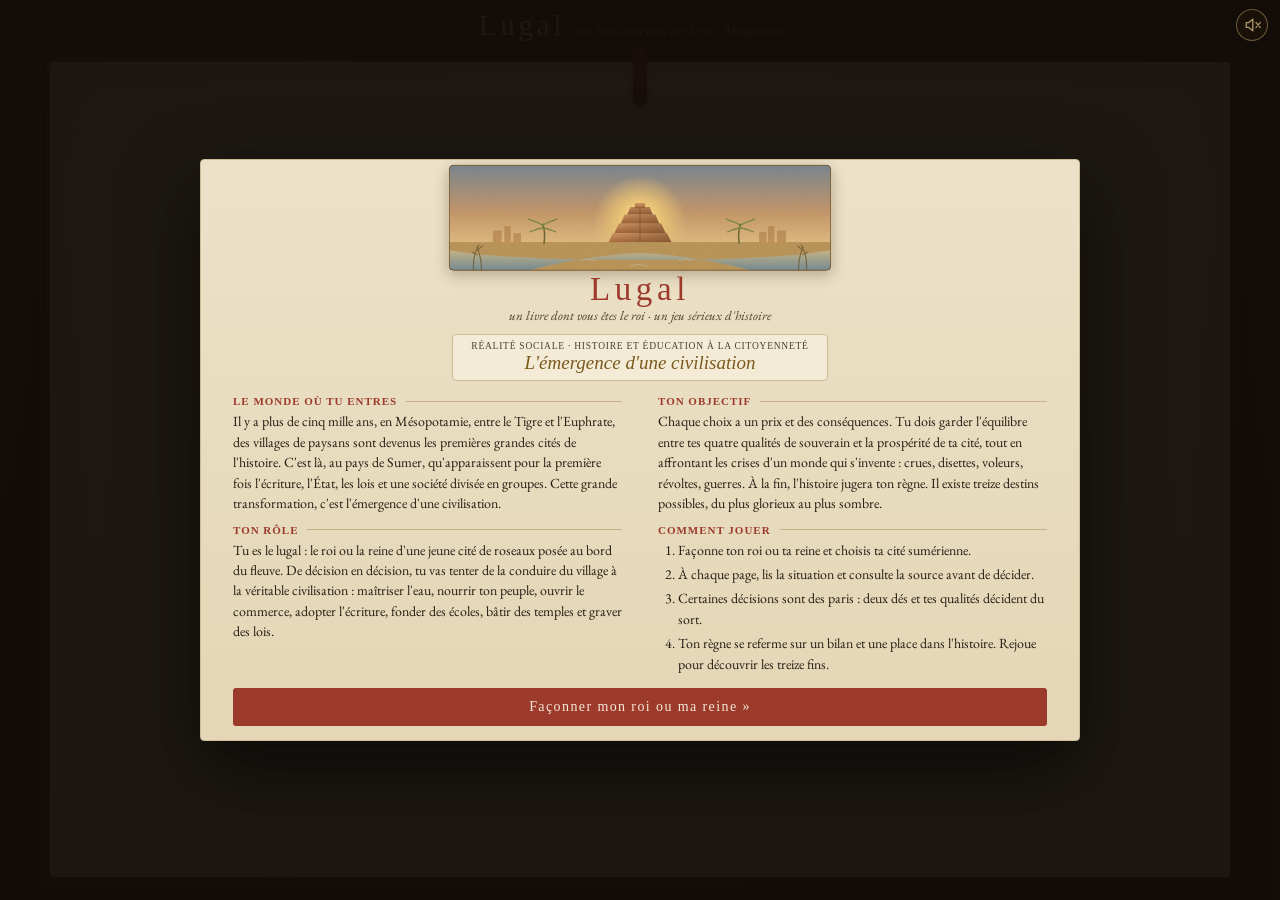
==== commit 5e7d499e: "Test - Lugal" ====
--- a/index.html
+++ b/index.html
@@ -1,44 +1,1298 @@
-<!DOCTYPE html>
+<!doctype html>
 <html lang="fr">
 <head>
 <meta charset="utf-8">
 <meta name="viewport" content="width=device-width, initial-scale=1">
-<title>Demokratia : gouverner Athènes au nom du peuple</title>
-<meta name="description" content="Jeu sérieux d'histoire en bande dessinée : dirige Athènes au 5e siècle av. J.-C. et fais naître la démocratie par tes décisions.">
+<title>Lugal · un livre dont vous êtes le roi</title>
 <link rel="preconnect" href="https://fonts.googleapis.com">
 <link rel="preconnect" href="https://fonts.gstatic.com" crossorigin>
-<link href="https://fonts.googleapis.com/css2?family=Cinzel:wght@500;600;700&display=swap" rel="stylesheet">
-<link rel="stylesheet" href="assets/css/stratege.css">
+<link href="https://fonts.googleapis.com/css2?family=IM+Fell+English:ital@0;1&family=IM+Fell+English+SC&family=EB+Garamond:ital,wght@0,400;0,500;1,400&display=swap" rel="stylesheet">
+<style>
+:root{
+  --paper:#ece2c8;--paper-2:#e4d6b6;--paper-edge:#cbbd97;
+  --ink:#241d12;--ink-soft:#4a3f2c;--rubric:#9c3a2c;
+  --cover-1:#5a3a22;--cover-2:#3a2413;--cover-3:#241608;
+  --clay-1:#caa869;--clay-2:#b68d4c;--clay-edge:#8a6633;--clay-ink:#33240f;--ochre:#9c5a22;
+  --desk:#1f1813;--rule:#bca884;--pos:#3c6b3a;--neg:#9c3a2c;
+}
+*{box-sizing:border-box}
+html,body{margin:0;height:100%;overflow:hidden}
+body{font-family:"EB Garamond",Georgia,serif;color:var(--ink);
+  background:radial-gradient(140% 100% at 50% -20%,#33291f 0%,var(--desk) 70%,#150f0a 100%);
+  display:flex;flex-direction:column;padding:9px 14px 13px}
+.topbar{flex:0 0 auto;display:flex;align-items:baseline;justify-content:center;gap:13px;padding-bottom:5px;flex-wrap:wrap}
+.soundtgl{position:fixed;top:9px;right:12px;z-index:50;width:32px;height:32px;display:grid;place-items:center;border:1px solid rgba(210,180,120,.45);border-radius:50%;background:rgba(30,21,11,.72);color:#b09a68;cursor:pointer;padding:0;transition:color .25s,border-color .25s,background .25s;backdrop-filter:blur(2px)}
+.soundtgl:hover{color:#c2ad8d;border-color:rgba(210,180,120,.7)}
+.soundtgl.on{color:#e7c66a;border-color:rgba(231,198,106,.65);background:rgba(231,198,106,.12)}
+.soundtgl svg{width:18px;height:18px}
+.topbar b{font-family:"IM Fell English SC",serif;font-size:29px;letter-spacing:.13em;color:#eed9a8;font-weight:400}
+.topbar span{font-style:italic;font-size:13px;color:#c2ad8d}
+.progress{font-family:"IM Fell English SC",serif;font-size:11px;letter-spacing:.05em;color:#b39a72;white-space:nowrap;font-style:normal}
+.stage{flex:1 1 auto;min-height:0;display:grid;grid-template-columns:1fr;margin-top:5px}
+
+/* ---------- LE LIVRE OUVERT (deux pages) ---------- */
+.book{height:100%;min-height:0;width:100%;max-width:1200px;margin:0 auto;display:flex;padding:10px;border-radius:7px;position:relative;
+  background:linear-gradient(135deg,var(--cover-1),var(--cover-2) 58%,var(--cover-3));
+  box-shadow:0 20px 54px rgba(0,0,0,.6),inset 0 0 0 2px rgba(255,220,170,.09),inset 0 0 0 7px rgba(0,0,0,.28),inset 0 0 24px rgba(0,0,0,.4)}
+.pages{flex:1;min-height:0;display:grid;grid-template-columns:1fr 1fr;position:relative;border-radius:3px;overflow:hidden;
+  background:linear-gradient(180deg,var(--paper),var(--paper-2));box-shadow:inset 0 0 44px rgba(120,90,50,.2)}
+.pages::after{content:"";position:absolute;inset:0;pointer-events:none;z-index:4;
+  background:radial-gradient(120% 80% at 50% 50%,transparent 60%,rgba(80,55,25,.14) 100%)}
+.spine{position:absolute;top:0;bottom:0;left:50%;width:40px;transform:translateX(-50%);z-index:3;pointer-events:none;
+  background:linear-gradient(90deg,rgba(90,62,30,0),rgba(90,62,30,.16) 38%,rgba(55,36,16,.42) 50%,rgba(90,62,30,.16) 62%,rgba(90,62,30,0))}
+.ribbon{position:absolute;top:-5px;left:50%;transform:translateX(-50%);width:14px;height:54px;z-index:6;background:linear-gradient(180deg,#a83e2e,#7d2c20);box-shadow:0 4px 7px rgba(0,0,0,.35)}
+.ribbon::after{content:"";position:absolute;bottom:-8px;left:0;border-left:7.5px solid transparent;border-right:7.5px solid transparent;border-top:8px solid #7d2c20}
+.leaf{min-height:0;overflow:hidden;display:flex;flex-direction:column;padding:12px 22px 8px;position:relative;z-index:2}
+.leaf-l{box-shadow:inset -22px 0 28px -22px rgba(70,46,18,.5)}
+.leaf-r{box-shadow:inset 22px 0 28px -22px rgba(70,46,18,.5)}
+.leaf-full{grid-column:1/-1;align-items:center;justify-content:center;text-align:center;padding:20px 7%;overflow:auto}
+.rhead{flex:0 0 auto;display:flex;justify-content:space-between;align-items:baseline;gap:8px;
+  font-family:"IM Fell English SC",serif;font-size:9.5px;letter-spacing:.15em;text-transform:uppercase;color:var(--ink-soft);
+  padding-bottom:5px;border-bottom:1px solid var(--rule);margin-bottom:9px}
+.rhead .rno{font-family:"IM Fell English",serif;font-style:italic;font-size:17px;color:var(--rubric);letter-spacing:0;text-transform:none}
+.folio-no{flex:0 0 auto;margin-top:auto;padding-top:8px;font-family:"IM Fell English",serif;font-style:italic;font-size:12px;color:var(--ink-soft);text-align:center;opacity:.8}
+
+/* page de gauche : le récit, un feuillet à la fois (feuilletable) */
+.story{flex:1 1 auto;min-height:0;overflow:hidden;padding-right:4px}
+.para{margin:0 0 15px}
+.para:last-child{margin-bottom:0}
+.para .pf{font-family:"IM Fell English SC",serif;font-size:9.5px;letter-spacing:.11em;text-transform:uppercase;color:var(--rubric);display:block;margin-bottom:8px;padding-bottom:5px;border-bottom:1px dotted var(--rule)}
+.para .pt{font-size:17.5px;line-height:1.62;text-align:justify;hyphens:auto;color:var(--ink)}
+.para.past .pt{color:#8a7c60}
+.para.past .pf{color:#b29a6a;border-bottom-color:rgba(120,90,45,.18)}
+.para.past .pt em{color:#8a7656}
+.para.cur .pt{color:var(--ink)}
+.para .pt p{margin:0 0 10px}
+.para .pt p:last-child{margin-bottom:0}
+.para.lead .pt p:first-child::first-letter{font-family:"IM Fell English",serif;font-size:3em;line-height:.76;float:left;padding:7px 10px 0 0;color:var(--rubric)}
+.para .pt em{font-style:italic;color:#5a4a30}
+.leafnav{flex:0 0 auto;display:flex;align-items:center;justify-content:space-between;gap:6px;margin-top:9px;padding-top:8px;border-top:1px solid var(--rule)}
+.leafnav button{font-family:"IM Fell English SC",serif;font-size:9.5px;letter-spacing:.05em;background:rgba(120,96,52,.1);border:1px solid var(--rule);color:var(--ink-soft);padding:5px 10px;border-radius:3px;cursor:pointer;white-space:nowrap}
+.leafnav button:hover:not(:disabled){background:rgba(120,96,52,.2)}
+.leafnav button:disabled{opacity:.3;cursor:not-allowed}
+.leafnav button.back{color:#f6e7d8;background:var(--rubric);border-color:var(--rubric)}
+.leafnav .pos{font-family:"IM Fell English",serif;font-style:italic;font-size:11px;color:var(--ink-soft);white-space:nowrap}
+
+/* page de droite : document, question, choix, poursuite */
+.dec{flex:1 1 auto;min-height:0;overflow:hidden;display:flex;flex-direction:column;padding-right:4px}
+.srczone{flex:0 1 auto;min-height:0;overflow:auto;display:flex;flex-direction:column;margin-bottom:2px}
+.consult-row{flex:0 0 auto;display:flex;align-items:center;gap:9px;margin-bottom:6px;flex-wrap:wrap}
+.consult-btn{font-family:"IM Fell English SC",serif;letter-spacing:.06em;font-size:12px;background:#3f3120;color:#efe2c8;border:1px solid #5a4427;padding:7px 14px;border-radius:3px;cursor:pointer;display:inline-flex;align-items:center;gap:7px}
+.consult-btn:hover{background:#33271a}
+.consult-btn svg{width:13px;height:13px}
+.consult-hint{font-family:"IM Fell English",serif;font-style:italic;font-size:13px;color:#8a7350}
+.consult-done{font-family:"IM Fell English SC",serif;font-size:10px;letter-spacing:.05em;color:#3c6b3a}
+.source-wrap{display:none;margin-bottom:5px}
+.plate{border:1px solid var(--clay-edge);border-radius:3px;background:linear-gradient(180deg,#f2ead4,#e7dbbb);padding:11px 15px}
+.plate-h{font-family:"IM Fell English SC",serif;font-size:11px;letter-spacing:.1em;text-transform:uppercase;color:var(--ink-soft);display:flex;justify-content:space-between;align-items:center;gap:8px;margin-bottom:5px}
+.plate-kind{font-family:"EB Garamond",serif;font-style:italic;font-size:11px;color:#7a6a4a;text-transform:none;letter-spacing:0;white-space:nowrap}
+.illus{border:1px solid var(--clay-edge);border-radius:2px;background:#efe5c8;padding:4px;display:flex;justify-content:center}
+.illus svg{width:100%;height:auto;max-height:64px;display:block}
+.scroll{font-family:"EB Garamond",serif;font-size:17.5px;line-height:1.6;color:#33271a;padding:1px 4px 1px 11px;border-left:2px solid rgba(120,90,45,.32)}
+.scroll p{margin:0 0 8px;font-style:italic;color:#4b3b23}
+.scroll p:last-child{margin-bottom:0}
+.plate-read{margin-top:7px;padding:6px 10px 4px;border-top:1px solid var(--rule);background:rgba(120,96,52,.07);border-radius:0 0 3px 3px}
+.plate-read-h{font-family:"IM Fell English SC",serif;font-size:10.5px;letter-spacing:.14em;text-transform:uppercase;color:#9a6a3a;margin-bottom:5px}
+.plate .art{font-size:16.5px;line-height:1.55;margin:0 0 5px;padding:1px 4px;border-radius:2px;color:#3a2f1f;transition:background .15s,opacity .15s}
+.plate .art:last-child{margin-bottom:0}
+.plate .art b{color:var(--rubric);font-family:"IM Fell English",serif}
+.plate .art.hl{background:rgba(156,58,44,.16);box-shadow:inset 3px 0 0 var(--rubric)}
+.plate .art.dim{opacity:.32}
+.plate .cite{margin-top:5px;padding-top:4px;font-family:"IM Fell English",serif;font-style:italic;font-size:10px;color:var(--ink-soft);border-top:1px dotted var(--rule)}
+.plate .cite a{color:var(--rubric);text-decoration:underline;text-underline-offset:2px}
+.illus.photo{padding:0;border:none;background:none;position:relative;cursor:zoom-in;justify-content:stretch}
+.illus.photo .pf-img{width:100%;max-height:300px;object-fit:contain;display:block;border:1px solid var(--clay-edge);border-radius:3px;background:#e7dbbb}
+.illus.photo .pf-svg{display:none}
+.illus.photo.noimg{cursor:default}
+.illus.photo.noimg .pf-img{display:none}
+.illus.photo.noimg .pf-svg{display:block;width:100%;border:1px solid var(--clay-edge);border-radius:3px;background:#efe5c8;padding:4px}
+.illus.photo.noimg .pf-svg svg{width:100%;height:auto;max-height:230px}
+.pf-zoomhint{position:absolute;right:7px;bottom:7px;font-family:"IM Fell English SC",serif;font-size:8.5px;letter-spacing:.08em;text-transform:uppercase;color:#f3e7cd;background:rgba(30,20,10,.62);padding:3px 8px;border-radius:3px;pointer-events:none}
+.illus.photo.noimg .pf-zoomhint{display:none}
+.photo-zoom{max-width:min(1040px,95vw);text-align:center}
+.photo-zoom img{max-width:100%;max-height:78vh;border-radius:4px;border:1px solid var(--paper-edge)}
+.pz-cap{font-style:italic;font-size:12px;color:var(--ink-soft);margin:10px 0 0;line-height:1.4}
+.readlock{flex:0 0 auto;display:none;align-items:center;gap:9px;margin-bottom:5px;padding:4px 10px;border-radius:3px;background:rgba(120,96,52,.1);border:1px dashed var(--rule)}
+.readlock .rl-txt{font-family:"IM Fell English",serif;font-style:italic;font-size:12px;color:var(--ink-soft);white-space:nowrap}
+.readlock .rl-num{font-family:"IM Fell English",serif;color:var(--rubric);font-style:normal}
+.readlock .rl-bar{flex:1;height:5px;background:rgba(120,96,52,.18);border-radius:3px;overflow:hidden}
+.readlock .rl-bar i{display:block;height:100%;width:0;background:var(--rubric);transition:width 1s linear}
+.consigne{flex:0 0 auto;font-family:"IM Fell English",serif;font-style:italic;font-size:17.5px;line-height:1.32;color:var(--rubric);margin:0 0 7px;padding-bottom:6px;border-bottom:1px solid var(--rule)}
+.locknote{flex:0 0 auto;font-family:"IM Fell English",serif;font-style:italic;font-size:13px;color:#8a6a44;margin:2px 0 4px}
+.renvois{flex:0 0 auto;border-top:1px solid var(--rule);padding-top:4px;margin-top:5px}
+.renvoi{display:flex;gap:9px;align-items:flex-start;justify-content:space-between;width:100%;text-align:left;background:none;border:none;padding:5px 4px;font-family:"EB Garamond",serif;font-size:16.5px;color:var(--ink);cursor:pointer;transition:background .12s;border-radius:2px;border-bottom:1px dotted rgba(120,90,45,.3)}
+.renvoi:last-child{border-bottom:none}
+.renvoi:hover:not(:disabled){background:rgba(156,58,44,.07)}
+.renvoi:focus-visible{outline:2px solid var(--rubric);outline-offset:1px}
+.renvoi .lt{display:flex;flex-direction:column;gap:4px;align-items:flex-start;flex:1;min-width:0}
+.renvoi .go{font-family:"IM Fell English",serif;font-style:italic;color:var(--rubric);font-size:15px;white-space:nowrap;padding-top:2px}
+.renvoi:disabled{cursor:not-allowed;opacity:.6}
+.renvoi.burned{opacity:.45}.renvoi.burned .go{color:#b04a3a}
+.renvoi.chosen{background:rgba(58,90,40,.1);opacity:1}
+.renvoi.faded{opacity:.35}
+.renvoi .jdd{font-family:"IM Fell English SC",serif;font-size:10px;letter-spacing:.04em;color:var(--rubric);text-transform:uppercase}
+.ebs{display:flex;flex-wrap:wrap;gap:5px;align-items:center}
+.eb{display:inline-flex;align-items:center;font-family:"IM Fell English SC",serif;font-size:10.5px;line-height:1.25;letter-spacing:.02em;padding:2px 7px;border-radius:2px;white-space:nowrap}
+.eb.pos{color:#2e4a2e;background:rgba(58,90,40,.14);border:1px solid rgba(58,90,40,.32)}
+.eb.neg{color:#8a2e22;background:rgba(156,58,44,.12);border:1px solid rgba(156,58,44,.3)}
+.eb.pari{color:#7a4a1e;background:rgba(156,90,34,.15);border:1px solid rgba(156,90,34,.4)}
+.eb.law{color:#2e4a2e;background:rgba(58,74,58,.12);border:1px solid rgba(58,74,58,.3)}
+.eb.law.none{color:#6a4a1e;background:rgba(156,90,34,.1);border-color:rgba(156,90,34,.3)}
+.eb.dim{opacity:.55}
+.dice-zone{flex:0 0 auto;min-height:0;margin-top:6px;border:1px solid var(--paper-edge);border-radius:3px;background:repeating-linear-gradient(135deg,rgba(120,96,52,.05) 0 6px,transparent 6px 12px),var(--paper-2);display:none;align-items:stretch;padding:8px 12px}
+.dice-zone.show{display:flex}
+.dz-live{display:flex;flex-direction:column;gap:7px;width:100%}
+.dz-explain{font-family:"EB Garamond",serif;font-size:13px;line-height:1.42;color:var(--ink)}
+.dz-rule{margin-bottom:3px}
+.dz-calc b,.dz-rule b{color:var(--rubric);font-weight:600}
+.dz-roll{display:flex;align-items:center;gap:10px}
+.die{width:34px;height:34px;border:1.7px solid var(--ink);border-radius:6px;background:var(--paper);display:grid;grid-template-columns:repeat(3,1fr);grid-template-rows:repeat(3,1fr);padding:4px;gap:1px;place-items:center;box-shadow:0 1px 2px rgba(60,40,15,.25)}
+.die .pip{width:5px;height:5px;border-radius:50%;background:transparent}
+.die .pip.on{background:var(--ink)}
+.die.tumbling{animation:tumble .16s linear infinite}
+.die.settle{animation:settle .34s ease}
+@keyframes tumble{0%{transform:rotate(-13deg) scale(.9)}50%{transform:rotate(11deg) scale(1.09)}100%{transform:rotate(-13deg) scale(.9)}}
+@keyframes settle{0%{transform:scale(1.2)}55%{transform:scale(.93)}100%{transform:scale(1)}}
+.btn-ink{font-family:"IM Fell English SC",serif;letter-spacing:.07em;font-size:11px;background:var(--ink);color:var(--paper);border:none;padding:7px 13px;border-radius:3px;cursor:pointer;white-space:nowrap}
+.btn-ink:hover{background:#000}.btn-ink:disabled{opacity:.5}
+.poursuite{flex:0 0 auto;align-self:flex-start;margin-top:8px;font-family:"IM Fell English SC",serif;letter-spacing:.06em;font-size:12px;background:var(--rubric);color:#f6e7d8;border:none;padding:8px 20px;border-radius:3px;cursor:pointer;display:none;align-items:center;gap:8px}
+.poursuite.show{display:inline-flex}
+.poursuite:hover{filter:brightness(1.08)}
+
+/* fin, épilogue */
+.fin-wrap{max-width:560px;width:100%;display:flex;flex-direction:column;align-items:center;color:var(--ink)}
+.fin-kicker{font-family:"IM Fell English SC",serif;font-size:10px;letter-spacing:.22em;text-transform:uppercase;color:#9a8050;margin-bottom:7px}
+.fin-title{font-family:"IM Fell English",serif;font-style:italic;font-size:30px;line-height:1.08;margin:0;color:var(--rubric)}
+.fin-orn{width:8px;height:8px;transform:rotate(45deg);margin:13px 0;opacity:.55;background:#b08a3e}
+.fin-prose{font-family:"EB Garamond",serif;font-size:15.5px;line-height:1.62;max-width:50ch;margin:0 0 14px;color:#2b2316}
+.fin-duree{font-family:"IM Fell English",serif;font-style:italic;font-size:13px;color:#7a6a4a;margin:0 0 16px}
+.bgrid{display:grid;grid-template-columns:repeat(3,1fr);gap:10px;width:100%;max-width:470px;margin:0 0 16px}
+.bcell{border:1px solid var(--paper-edge);border-top:2px solid #c9b079;border-radius:5px;padding:9px 6px 8px;background:rgba(255,253,247,.6);display:flex;flex-direction:column;align-items:center;gap:2px;box-shadow:0 2px 6px rgba(70,50,20,.06)}
+.bcell .bk{font-family:"IM Fell English SC",serif;font-size:8.5px;letter-spacing:.08em;color:#6a5328;text-transform:uppercase}
+.bcell .bv{font-family:"IM Fell English",serif;font-size:26px;color:#42300f;line-height:1.02}
+.bcell .bd{font-family:"IM Fell English",serif;font-style:italic;font-size:10.5px;color:#8a6a44}
+.bmarques{flex:0 0 auto;display:block;margin:0}
+.bmarques .bm-h{display:block;font-family:"IM Fell English SC",serif;font-size:9.5px;letter-spacing:.14em;text-transform:uppercase;color:#9a8050;margin-bottom:3px}
+.bm-line{font-family:"EB Garamond",serif;font-style:italic;font-size:13px;line-height:1.42;color:var(--ink);margin:0}
+.restart{display:inline-flex;align-items:center;gap:10px;padding:11px 24px;border:none;border-radius:4px;background:var(--rubric);color:#f6e7d8;font-family:"IM Fell English SC",serif;font-size:12px;letter-spacing:.13em;text-transform:uppercase;cursor:pointer;box-shadow:0 4px 12px rgba(124,44,32,.28)}
+.restart:hover{filter:brightness(1.06)}
+.restart svg{width:17px;height:17px}
+.fin-wrap.chute .fin-title{color:#7e3a2d}
+.fin-wrap.chute .fin-orn{background:#7e3a2d}
+.fin-wrap.chute .fin-kicker{color:#9a6a58}
+.fin-wrap.chute .bcell{border-top-color:#b98a78}
+.fin-wrap.chute .restart{background:#6f4438;box-shadow:0 4px 12px rgba(60,30,22,.3)}
+.leaf.bilan{overflow:hidden}body.finstate .sheet-drawer{display:none}.bj-cols{display:grid;grid-template-columns:1fr 1fr;gap:18px;flex:0 1 auto;min-height:0;overflow:hidden}.bj-sect{display:flex;flex-direction:column;min-height:0}.fin-wrap.bl{max-width:none;margin-top:2px}.fin-wrap.bl .fin-title{font-size:23px}.fin-wrap.bl .fin-prose{font-size:13.5px;line-height:1.52;margin-bottom:11px}.fin-wrap.bl .fin-duree{margin-bottom:13px}.fin-wrap.bl .bgrid{grid-template-columns:repeat(2,1fr);max-width:none;gap:8px;margin-bottom:0}.fin-wrap.bl .bcell{padding:7px 5px 6px}.fin-wrap.bl .bcell .bv{font-size:22px}.bilan-juge{flex:1 1 auto;min-height:0;display:flex;flex-direction:column;gap:11px;padding-top:4px}.bj-h{display:block;flex:0 0 auto;font-family:"IM Fell English SC",serif;font-size:10px;letter-spacing:.12em;text-transform:uppercase;color:#5f7a3a;margin-bottom:5px;padding-bottom:3px;border-bottom:1px solid rgba(95,122,58,.3)}.bj-risque .bj-h{color:#9c4a36;border-bottom-color:rgba(156,74,54,.3)}.bj-list{list-style:none;margin:0;padding:0 5px 0 0;flex:1 1 auto;min-height:0;overflow-y:auto;overflow-x:hidden;display:flex;flex-direction:column;gap:5px}.bj-list::-webkit-scrollbar{width:5px}.bj-list::-webkit-scrollbar-thumb{background:rgba(120,90,45,.32);border-radius:3px}.bj-list li{font-family:"EB Garamond",serif;font-size:12.5px;line-height:1.32;color:var(--ink);padding-left:16px;position:relative}.bj-list li::before{content:"";position:absolute;left:2px;top:6px;width:6px;height:6px;border-radius:50%;background:#6a8a3e}.bj-risque .bj-list li::before{background:#b1503a;border-radius:0;transform:rotate(45deg)}.bj-list li.vide{font-style:italic;color:#9a8a6a;padding-left:0}.bj-list li.vide::before{display:none}.bilan-juge .bmarques{flex:0 0 auto;margin:0}.bilan-juge .bmarques .bm-h{align-self:flex-start}.bilan-actions{flex:0 0 auto}.bilan-juge .restart{align-self:center;margin-top:auto}
+
+/* pop-up impact */
+.modal{position:fixed;inset:0;background:rgba(20,16,12,.72);display:none;align-items:center;justify-content:center;padding:18px;z-index:40}
+.modal.show{display:flex}
+.modal-card{width:min(440px,100%);background:linear-gradient(180deg,var(--paper),var(--paper-2));border:1px solid var(--paper-edge);border-radius:4px;padding:20px 24px;box-shadow:0 30px 80px rgba(0,0,0,.6);position:relative}
+.modal-card::before{content:"";position:absolute;inset:6px;border:1px solid rgba(90,70,40,.25);pointer-events:none}
+.modal-k{font-family:"IM Fell English SC",serif;font-size:10px;letter-spacing:.14em;text-transform:uppercase;color:var(--ink-soft);text-align:center}
+.modal-title{font-family:"IM Fell English",serif;font-style:italic;font-size:20px;color:var(--rubric);text-align:center;margin:2px 0 10px;line-height:1.15}
+.modal-body{font-size:14.5px;line-height:1.55;color:var(--ink);text-align:justify}
+.modal-eff{display:flex;gap:6px;flex-wrap:wrap;justify-content:center;margin:12px 0 4px}
+.modal-btn{display:block;width:100%;margin-top:14px;padding:11px;border:none;border-radius:3px;background:var(--ink);color:#f6e7d8;font-family:"IM Fell English SC",serif;font-size:13px;letter-spacing:.08em;cursor:pointer}
+.modal-btn:hover{background:#000}
+.modal-card.wide{width:min(720px,94vw);max-height:92vh;overflow:auto;padding:20px 26px}
+.srcmodal .modal-k{margin-bottom:10px}
+.srcmodal .illus svg{max-height:240px}
+.src-foot{display:flex;align-items:center;justify-content:space-between;gap:12px;margin-top:14px;padding-top:11px;border-top:1px solid rgba(90,70,40,.3)}
+.src-timer{font-family:"IM Fell English",serif;font-style:italic;font-size:12.5px;color:#8a6a44}
+.src-timer b{font-style:normal;color:var(--rubric)}
+.src-foot .modal-btn{width:auto;margin-top:0;padding:9px 18px;font-size:12px;white-space:nowrap}
+.modal-verdict{text-align:center;font-family:"IM Fell English",serif;font-style:italic;font-size:13px;margin-bottom:6px}
+.modal-verdict.ok{color:#3c6b3a}.modal-verdict.no{color:var(--rubric)}
+
+/* ---------- TABLETTE (qualités utiles) ---------- */
+.sheet-drawer{position:fixed;top:0;right:0;height:100vh;width:min(380px,88vw);transform:translateX(100%);transition:transform .4s cubic-bezier(.33,0,.2,1);z-index:36;will-change:transform}
+.sheet-drawer.open{transform:none}
+body:not(.playing) .sheet-drawer{display:none}
+.sheet-tab{position:absolute;left:-48px;top:50%;transform:translateY(-50%);width:48px;padding:15px 0 13px;display:flex;flex-direction:column;align-items:center;gap:10px;cursor:pointer;color:#f3e7cd;background:linear-gradient(180deg,#5c4628,#43311c);border:1px solid #5c4628;border-right:none;border-radius:9px 0 0 9px;box-shadow:-4px 2px 10px rgba(40,26,10,.34);transition:color .2s}
+.sheet-tab:hover{color:#fff}
+.st-bust{width:23px;height:23px;flex:0 0 auto}
+.st-lbl{writing-mode:vertical-rl;text-orientation:mixed;font-family:"IM Fell English SC",serif;font-size:11.5px;letter-spacing:.13em;text-transform:uppercase}
+.st-chev{width:12px;height:16px;flex:0 0 auto;opacity:.8;transition:transform .35s}
+.sheet-drawer.open .st-chev{transform:rotate(180deg)}
+.sheet-tab.pulse{animation:tabpulse .85s ease 3}
+@keyframes tabpulse{0%,100%{box-shadow:-4px 2px 10px rgba(40,26,10,.34);color:#f3e7cd}50%{box-shadow:-4px 2px 10px rgba(40,26,10,.34),0 0 16px 4px rgba(231,198,106,.92);color:#fff4dc}}
+.tablet{height:100%;min-height:0;overflow:auto;display:flex;flex-direction:column;
+  background:linear-gradient(165deg,var(--clay-1),var(--clay-2));border:none;border-left:2px solid #5c4628;border-radius:0;padding:14px 18px;color:var(--clay-ink);
+  box-shadow:-18px 0 50px rgba(0,0,0,.5),inset 0 1px 0 rgba(255,245,220,.35),inset 0 0 40px rgba(80,50,15,.18);position:relative}
+.wedge{flex:0 0 auto;height:8px;display:flex;gap:5px;justify-content:center;opacity:.45;margin-bottom:4px}
+.wedge i{width:0;height:0;border-left:4px solid transparent;border-right:4px solid transparent;border-top:7px solid var(--clay-edge)}
+.t-head{flex:0 0 auto;display:flex;align-items:center;gap:10px;margin-bottom:4px}
+.t-emblem{width:38px;height:38px;border-radius:50%;border:1.6px solid var(--clay-edge);background:rgba(255,245,220,.18);display:grid;place-items:center;flex:0 0 auto;box-shadow:inset 0 0 8px rgba(80,50,15,.3)}
+.t-emblem svg{width:26px;height:26px}
+.t-name{font-family:"IM Fell English",serif;font-size:18px;line-height:1.05;color:var(--clay-ink)}
+.t-name span{display:block;font-style:italic;font-size:11px;color:#5f421e}
+.signet{flex:0 0 auto;align-self:flex-start;display:inline-block;font-family:"IM Fell English SC",serif;font-size:9px;letter-spacing:.13em;text-transform:uppercase;color:#f3e7cd;background:linear-gradient(180deg,#5c4628,#43311c);padding:5px 14px 6px;border-radius:0 0 5px 5px;border:1px solid #5c4628;border-top:none;box-shadow:0 2px 4px rgba(40,26,10,.26),inset 0 1px 0 rgba(255,240,210,.16);margin:-10px 0 10px 14px;position:relative}.signet::after{content:"";position:absolute;left:50%;bottom:-5px;transform:translateX(-50%);width:0;height:0;border-left:4px solid transparent;border-right:4px solid transparent;border-top:5px solid #43311c}.signet.sg-decision{background:linear-gradient(180deg,#a3402d,#7c2e21);border-color:#a3402d}.signet.sg-decision::after{border-top-color:#7c2e21}.signet.sg-stats{background:linear-gradient(180deg,#5b6638,#414c27);border-color:#5b6638;margin:2px 0 10px 14px}.signet.sg-stats::after{border-top-color:#414c27}
+.t-sect{flex:0 0 auto;font-family:"IM Fell English SC",serif;font-size:9.5px;letter-spacing:.11em;color:#5f421e;margin:8px 0 4px;display:flex;align-items:center;gap:8px}
+.t-sect::after{content:"";flex:1;height:1px;background:rgba(95,66,30,.45)}
+.qualites{flex:0 0 auto;display:grid;grid-template-columns:1fr 1fr;gap:7px}
+.qual{border:1.6px solid var(--clay-edge);border-radius:8px;padding:6px 8px;background:radial-gradient(circle at 30% 25%,rgba(255,245,220,.4),rgba(150,110,55,.14));display:flex;align-items:center;justify-content:space-between;transition:box-shadow .35s,transform .35s;position:relative}
+.qual.flash{box-shadow:0 0 0 3px rgba(156,90,34,.55);transform:scale(1.04);animation:qpulse .5s ease}
+.qual.flash.up{box-shadow:0 0 0 3px rgba(74,128,58,.6)}.qual.flash.down{box-shadow:0 0 0 3px rgba(156,74,54,.62)}
+.qual.chg-up,.meter.chg-up{border-color:rgba(74,128,58,.95);box-shadow:inset 0 0 0 2px rgba(74,128,58,.45)}
+.qual.chg-down,.meter.chg-down{border-color:rgba(184,74,54,.95);box-shadow:inset 0 0 0 2px rgba(184,74,54,.45)}
+@keyframes qpulse{0%{transform:scale(1)}45%{transform:scale(1.08)}100%{transform:scale(1.04)}}
+.fly{position:absolute;right:7px;top:2px;font-family:"IM Fell English",serif;font-weight:600;font-size:15px;pointer-events:none;text-shadow:0 1px 1px rgba(255,250,235,.7);animation:fly 1.15s ease-out forwards;z-index:3}
+.fly.up{color:#3f7a36}.fly.down{color:#9c4a36}
+@keyframes fly{0%{opacity:0;transform:translateY(5px) scale(.7)}18%{opacity:1}100%{opacity:0;transform:translateY(-18px) scale(1.1)}}
+.qual .l{font-family:"IM Fell English SC",serif;font-size:9px;letter-spacing:.02em;color:#5f421e;line-height:1.05}
+.qual .v{font-family:"IM Fell English",serif;font-size:23px;color:#42300f;line-height:.9}
+.meters{flex:0 0 auto;display:flex;flex-wrap:wrap;gap:8px;margin-top:7px}
+.meter{flex:1 1 44%;min-width:calc(50% - 4px);display:flex;align-items:center;gap:7px;background:rgba(255,245,220,.16);border:1px solid var(--clay-edge);border-radius:3px;padding:6px 8px;transition:box-shadow .35s,transform .35s;position:relative}.modal-unlock{display:flex;flex-direction:column;gap:6px;margin:2px 0 11px}.modal-unlock span{display:flex;align-items:center;gap:8px;font-family:"IM Fell English SC",serif;font-size:11px;letter-spacing:.04em;color:#6a5320;background:rgba(184,150,70,.14);border:1px solid rgba(150,120,50,.32);border-radius:3px;padding:7px 11px}.modal-unlock svg{width:15px;height:15px;flex:0 0 auto}
+.meter.flash{box-shadow:0 0 0 3px rgba(156,90,34,.5)}.meter.flash.up{box-shadow:0 0 0 3px rgba(74,128,58,.55)}.meter.flash.down{box-shadow:0 0 0 3px rgba(156,74,54,.58)}
+.meter svg{width:17px;height:17px;flex:0 0 auto}
+.meter .cl{font-family:"IM Fell English SC",serif;font-size:8.5px;letter-spacing:.03em;color:#5f421e;display:block;line-height:1.1}
+.meter .cv{font-family:"IM Fell English",serif;font-size:18px;color:#42300f;line-height:1}
+.registre{flex:1 1 auto;min-height:0;overflow:auto;font-family:"IM Fell English",serif;font-style:italic;font-size:11.5px;color:#543d18;line-height:1.45;border-top:1px solid rgba(95,66,30,.45);padding-top:5px;margin-top:8px}
+.registre .e{display:block;margin-bottom:2px}.registre .e.flash{animation:litreg 1.1s ease}
+@keyframes litreg{0%{color:var(--rubric)}100%{color:#543d18}}
+
+/* frontispice + répartition des points */
+.frontis{position:fixed;inset:0;background:rgba(18,13,9,.94);display:flex;align-items:center;justify-content:center;padding:14px;z-index:30}
+.fcard{width:min(840px,96vw);max-height:94vh;overflow:auto;background:linear-gradient(180deg,var(--paper),var(--paper-2));border:1px solid var(--paper-edge);border-radius:4px;padding:14px 30px 16px;box-shadow:0 30px 80px rgba(0,0,0,.6)}
+.fcard .wm{font-family:"IM Fell English SC",serif;font-size:27px;letter-spacing:.1em;color:var(--rubric);text-align:center;margin:0;line-height:1}
+.fcard .k{font-family:"IM Fell English SC",serif;font-size:10px;letter-spacing:.16em;color:var(--ink-soft);text-transform:uppercase;text-align:center;margin:1px 0 7px}
+.fcard h2{font-family:"IM Fell English",serif;font-style:italic;font-size:18px;margin:0 0 4px;color:var(--ink);text-align:center}
+.fcard p{font-size:12.5px;line-height:1.45;margin:0 0 8px;color:#2b2316;text-align:center}
+.frow{margin:0 0 6px}
+.frow2{display:flex;gap:10px;margin:0 0 6px}
+.frow2 .frow{flex:1;margin:0}
+.frow label,.flabel{font-family:"IM Fell English SC",serif;font-size:10px;letter-spacing:.08em;color:#3a2f1f;display:block;margin-bottom:4px;text-transform:uppercase}
+.frow input{width:100%;padding:8px 11px;border:1px solid var(--paper-edge);background:rgba(255,252,242,.7);font-family:"IM Fell English",serif;font-size:16px;color:var(--ink);border-radius:3px}
+.fseg{display:flex;gap:8px}
+.fseg button{flex:1;padding:8px;border:1px solid var(--paper-edge);background:rgba(255,252,242,.6);font-family:"IM Fell English",serif;font-size:15px;color:var(--ink-soft);border-radius:3px;cursor:pointer}
+.fseg button.on{background:var(--ink);color:var(--paper);border-color:var(--ink)}
+.pool{font-family:"IM Fell English SC",serif;font-size:11px;letter-spacing:.05em;text-align:center;color:var(--ink-soft);margin:1px 0 6px;text-transform:uppercase}
+.pool b{font-family:"IM Fell English",serif;font-style:italic;font-size:19px;color:var(--rubric);text-transform:none}
+.alloc{display:grid;grid-template-columns:1fr 1fr;gap:8px;margin:0 0 9px}
+.arow{border:1px solid var(--paper-edge);border-radius:5px;padding:6px 10px;background:rgba(255,252,242,.5)}
+.arow .ah{display:flex;justify-content:space-between;align-items:center;gap:10px}
+.arow .an{font-family:"IM Fell English",serif;font-style:italic;font-size:16px;color:var(--ink)}
+.arow .ad{font-size:11px;color:#5a4a30;line-height:1.28;margin-top:2px}
+.stepper{display:flex;align-items:center;gap:8px;flex:0 0 auto}
+.stepper button{width:25px;height:25px;border:1px solid var(--paper-edge);background:#efe6cf;border-radius:5px;font-size:16px;line-height:1;cursor:pointer;color:var(--ink);display:grid;place-items:center}
+.stepper button:disabled{opacity:.3;cursor:not-allowed}
+.stepper .av{font-family:"IM Fell English",serif;font-size:21px;min-width:24px;text-align:center;color:#42300f}
+.fcta{width:100%;padding:10px;border:none;border-radius:3px;background:var(--rubric);color:#f6e7d8;font-family:"IM Fell English SC",serif;font-size:13px;letter-spacing:.1em;cursor:pointer}
+.fcta:disabled{opacity:.5;cursor:not-allowed}
+.fcta:not(:disabled):hover{filter:brightness(1.07)}
+@media(max-width:900px){
+  html,body{overflow:auto;height:auto}body{min-height:100%}
+  .stage{grid-template-columns:1fr}.book{height:auto;min-height:0;max-width:none}.bj-cols{grid-template-columns:1fr;gap:13px}
+  .icols{grid-template-columns:1fr;gap:0}.alloc{grid-template-columns:1fr}.sheet-drawer{width:min(340px,92vw)}
+  .pages{grid-template-columns:1fr}.spine,.ribbon{display:none}
+  .leaf{overflow:visible}.leaf-r{border-top:1px solid var(--rule)}
+  .story,.dec,.registre{overflow:visible}
+}
+@media(prefers-reduced-motion:reduce){*{animation:none!important}}
+.citechips{display:flex;flex-wrap:wrap;gap:5px}
+.citechips button{flex:1 1 auto;min-width:30%;padding:6px 4px;border:1px solid var(--paper-edge);background:rgba(255,252,242,.6);font-family:"IM Fell English",serif;font-size:13px;color:var(--ink-soft);border-radius:3px;cursor:pointer}
+.citechips button.on{background:var(--ink);color:var(--paper);border-color:var(--ink)}
+.citenote{font-size:11.5px;color:#5a4a30;line-height:1.32;margin:0 0 8px;min-height:30px}
+.citenote .cn-note{font-style:italic}
+.citenote .cn-atout{font-family:"IM Fell English SC",serif;font-size:9.5px;letter-spacing:.05em;color:var(--rubric);white-space:nowrap}
+.fmeta{display:flex;align-items:center;justify-content:center;gap:10px;margin-top:9px}
+.fmeta button{background:none;border:none;font-family:"IM Fell English SC",serif;font-size:10.5px;letter-spacing:.06em;color:var(--ink-soft);text-decoration:underline;text-underline-offset:3px;cursor:pointer;padding:2px}
+.fmeta button:hover{color:var(--rubric)}.fmeta span{color:#9a8a6a}
+.overlay{position:fixed;inset:0;background:rgba(18,13,9,.93);display:none;align-items:center;justify-content:center;padding:18px;z-index:40}
+.overlay.show{display:flex}
+.actetrans{position:fixed;inset:0;background:rgba(16,11,7,.95);display:none;align-items:center;justify-content:center;padding:20px;z-index:60;cursor:pointer}
+.actetrans.show{display:flex;animation:atfade .5s ease}
+@keyframes atfade{from{opacity:0}to{opacity:1}}
+.at-card{width:min(620px,94vw);text-align:center;cursor:default;animation:atrise .6s cubic-bezier(.2,.7,.3,1)}
+@keyframes atrise{from{opacity:0;transform:translateY(14px)}to{opacity:1;transform:none}}
+.at-scene{margin:0 auto}
+.at-scene svg{width:100%;height:auto;display:block;border-radius:7px;box-shadow:0 14px 40px rgba(0,0,0,.55)}
+.at-rom{font-family:"IM Fell English SC",serif;font-size:13px;letter-spacing:.26em;color:#c79a5e;margin:20px 0 2px}
+.at-titre{font-family:"IM Fell English",serif;font-size:30px;color:#eed9a8;letter-spacing:.02em;margin:0}
+.at-ligne{font-family:"EB Garamond",serif;font-style:italic;font-size:16px;line-height:1.5;color:#cdb78f;max-width:480px;margin:12px auto 0}
+.at-go{margin-top:22px;font-family:"IM Fell English SC",serif;letter-spacing:.08em;font-size:13px;background:var(--rubric);color:#f6e7d8;border:none;padding:11px 26px;border-radius:3px;cursor:pointer}
+.at-go:hover{filter:brightness(1.08)}
+.ov-card{width:min(820px,100%);max-height:92vh;overflow:auto;background:linear-gradient(180deg,var(--paper),var(--paper-2));border:1px solid var(--paper-edge);border-radius:5px;padding:20px 24px 22px;box-shadow:0 30px 80px rgba(0,0,0,.6)}
+.ov-h{font-family:"IM Fell English SC",serif;font-size:20px;letter-spacing:.08em;color:var(--rubric);text-align:center}
+.ov-sub{text-align:center;font-style:italic;font-size:12.5px;color:var(--ink-soft);margin:2px 0 14px}
+.ggrid{display:grid;grid-template-columns:repeat(auto-fill,minmax(160px,1fr));gap:10px}
+.gcard{border:1px solid var(--paper-edge);border-radius:5px;padding:10px 11px;min-height:78px;display:flex;flex-direction:column;gap:5px;background:rgba(255,252,242,.5)}
+.gcard.locked{background:rgba(60,46,24,.07);border-style:dashed}
+.gcard.found{background:linear-gradient(160deg,rgba(255,250,235,.7),rgba(210,180,120,.18))}
+.gcard.trio{border-color:#b89150;box-shadow:inset 0 0 0 1px rgba(184,145,80,.5)}
+.gc-tt{font-family:"IM Fell English",serif;font-size:15px;color:var(--ink);line-height:1.1}
+.gcard.trio .gc-tt{color:#7a5a1e}
+.gc-seal{font-family:"IM Fell English SC",serif;font-size:22px;color:#b6a684}
+.gc-hint{font-style:italic;font-size:11.5px;color:#6a5a3a;line-height:1.32}
+.gcard.locked .gc-hint{color:#8a7c5e}
+.dlist{display:flex;flex-direction:column;gap:8px}
+.dcard{border:1px solid var(--paper-edge);border-radius:5px;padding:9px 12px;display:flex;flex-wrap:wrap;align-items:baseline;gap:4px 10px;background:rgba(255,252,242,.5)}
+.dcard.locked{background:rgba(60,46,24,.07);border-style:dashed}
+.dcard.found{background:linear-gradient(160deg,rgba(255,250,235,.7),rgba(210,180,120,.16))}
+.dc-n{font-family:"IM Fell English",serif;font-size:15.5px;color:var(--ink)}
+.dcard.locked .dc-n{color:#8a7c5e;font-style:italic}
+.dc-c{font-size:12px;color:#5a4a30;flex:1 1 200px}
+.dc-mark{font-family:"IM Fell English SC",serif;font-size:9px;letter-spacing:.08em;color:#5f7a3a;border:1px solid rgba(95,122,58,.4);border-radius:3px;padding:2px 6px}
+.ov-close{display:block;margin:16px auto 0;padding:8px 22px;border:1px solid var(--ink);background:var(--ink);color:var(--paper);font-family:"IM Fell English SC",serif;font-size:11px;letter-spacing:.08em;border-radius:3px;cursor:pointer}
+.decouvertes{margin-top:11px;padding:9px 12px;border:1px solid rgba(184,145,80,.45);border-radius:4px;background:rgba(184,150,70,.1);font-size:12.5px;color:#5a4a2a;line-height:1.4}
+.decouvertes .dec-h{display:block;font-family:"IM Fell English SC",serif;font-size:9.5px;letter-spacing:.1em;color:#8a6a20;text-transform:uppercase;margin-bottom:3px}
+.bilan-actions{margin-top:auto;display:flex;align-items:center;gap:14px;flex-wrap:wrap;justify-content:center}
+.bilan-actions .restart{margin:0}
+.bilan-link{background:none;border:none;font-family:"IM Fell English SC",serif;font-size:10.5px;letter-spacing:.06em;color:var(--ink-soft);text-decoration:underline;text-underline-offset:3px;cursor:pointer}
+.bilan-link:hover{color:var(--rubric)}
+.intro{position:fixed;inset:0;background:rgba(18,13,9,.95);display:flex;align-items:center;justify-content:center;padding:14px;z-index:35}
+.icard{width:min(880px,96vw);max-height:96vh;overflow:auto;background:linear-gradient(180deg,var(--paper),var(--paper-2));border:1px solid var(--paper-edge);border-radius:4px;padding:4px 32px 14px;box-shadow:0 30px 80px rgba(0,0,0,.6);text-align:center}
+.icols{display:grid;grid-template-columns:1fr 1fr;gap:0 36px;text-align:left;margin-top:2px}
+.icol{display:flex;flex-direction:column}
+.ibanner{margin:0 auto 2px;max-width:384px}.ibanner svg{border-radius:6px;box-shadow:0 4px 14px rgba(40,26,10,.28)}
+.ibanner svg{width:100%;height:auto;display:block}
+.iwm{font-family:"IM Fell English SC",serif;font-size:33px;letter-spacing:.14em;color:var(--rubric);margin:0;line-height:1}
+.isub{font-style:italic;font-size:13px;color:var(--ink-soft);margin:1px 0 9px}
+.ireal{display:inline-flex;flex-direction:column;gap:1px;border:1px solid var(--paper-edge);border-radius:4px;padding:6px 18px;margin:0 0 12px;background:rgba(255,250,235,.5)}
+.ireal-k{font-family:"IM Fell English SC",serif;font-size:9.5px;letter-spacing:.08em;color:var(--ink-soft);text-transform:uppercase}
+.ireal-t{font-family:"IM Fell English",serif;font-style:italic;font-size:19px;color:#7a5a1e}
+.isection{text-align:left;margin:0 0 10px}
+.isection h3{font-family:"IM Fell English SC",serif;font-size:11px;letter-spacing:.09em;color:var(--rubric);text-transform:uppercase;margin:0 0 4px;display:flex;align-items:center;gap:9px}
+.isection h3::after,.ist-h::after{content:"";flex:1;height:1px;background:rgba(150,110,55,.4)}
+.isection p{font-size:14px;line-height:1.46;color:var(--ink);margin:0}
+.isteps{text-align:left;margin:0 0 10px}
+.ist-h{font-family:"IM Fell English SC",serif;font-size:11px;font-weight:bold;letter-spacing:.09em;color:var(--rubric);text-transform:uppercase;margin:0 0 4px;display:flex;align-items:center;gap:9px}
+.isteps ol{margin:4px 0 0;padding-left:20px}
+.isteps li{font-size:14px;line-height:1.46;color:var(--ink);margin-bottom:4px}
+.icta{width:100%;padding:11px;border:none;border-radius:3px;background:var(--rubric);color:#f6e7d8;font-family:"IM Fell English SC",serif;font-size:14px;letter-spacing:.1em;cursor:pointer}
+.icta:hover{filter:brightness(1.07)}
+</style>
 </head>
 <body>
-  <header class="tete">
-    <h1>Demokratia</h1>
-    <div class="sous">Gouverner Athènes au nom du peuple</div>
-  </header>
-  <main class="wrap">
-    <div id="jauges"></div>
-    <div id="scene"></div>
-  </main>
-  <footer class="signature" aria-label="Conception de l'interface">
-    <div class="meandre" aria-hidden="true"></div>
-    <div class="sig-inner">
-      <img class="sig-logo"
-           src="assets/img/logo-css.png"
-           alt="Centre de services scolaire de Kamouraska–Rivière-du-Loup"
-           onerror="this.onerror=null;this.src='https://esrdl.csskamloup.gouv.qc.ca/wp-content/uploads/sites/37/2020/09/CSSKamouraska-Riviere-du-Loup_w3_couleur.png';">
-      <div class="sig-txt">
-        <span class="sig-nom">Mathieu Mercier</span>
-        <span class="sig-role">Conception et interface · Centre de services scolaire de Kamouraska–Rivière-du-Loup</span>
+<div class="topbar"><b>Lugal</b><span>un livre dont vous êtes le roi · Mésopotamie</span><span class="progress" id="progress"></span><button class="soundtgl" id="soundtgl" onclick="toggleSound()" title="Activer le son" aria-label="Son"></button></div>
+<div class="stage">
+  <section class="book"><div class="ribbon"></div><div class="pages" id="pages"></div></section>
+</div>
+<aside class="sheet-drawer" id="sheetdrawer" aria-hidden="true">
+  <button class="sheet-tab" id="sheettab" aria-label="Ouvrir la feuille du personnage">
+    <svg class="st-bust" viewBox="0 0 24 24" fill="none" stroke="currentColor" stroke-width="1.6" stroke-linecap="round" stroke-linejoin="round"><circle cx="12" cy="9.5" r="3.3"/><path d="M5.5 20q0-5 6.5-5t6.5 5"/><path d="M8.4 5.6l1.2-2.4 2.4 1.9 2.4-1.9 1.2 2.4"/></svg>
+    <span class="st-lbl" id="sheetlbl">Le roi</span>
+    <svg class="st-chev" viewBox="0 0 12 16" fill="none" stroke="currentColor" stroke-width="1.7" stroke-linecap="round" stroke-linejoin="round"><path d="M8 3 4 8l4 5"/></svg>
+  </button>
+  <div class="tablet" id="tablet"></div>
+</aside>
+
+<div class="intro" id="intro">
+  <div class="icard">
+    <div class="ibanner"><svg viewBox="0 0 600 168" xmlns="http://www.w3.org/2000/svg" preserveAspectRatio="xMidYMid meet"><defs><linearGradient id="lg-sky" x1="0" y1="0" x2="0" y2="1"><stop offset="0" stop-color="#7c8893"/><stop offset="0.45" stop-color="#c89a6c"/><stop offset="0.78" stop-color="#e7c285"/><stop offset="1" stop-color="#edce92"/></linearGradient><radialGradient id="lg-sun" cx="0.5" cy="0.5" r="0.5"><stop offset="0" stop-color="#fff3d0"/><stop offset="0.4" stop-color="#f2cb7a"/><stop offset="1" stop-color="#f2cb7a" stop-opacity="0"/></radialGradient><linearGradient id="lg-zig" x1="0" y1="0" x2="0" y2="1"><stop offset="0" stop-color="#d59c69"/><stop offset="1" stop-color="#a8693d"/></linearGradient><linearGradient id="lg-shade" x1="0" y1="0" x2="1" y2="0"><stop offset="0" stop-color="#5a3418" stop-opacity="0"/><stop offset="1" stop-color="#5a3418" stop-opacity="0.4"/></linearGradient><linearGradient id="lg-riv" x1="0" y1="0" x2="0" y2="1"><stop offset="0" stop-color="#cdbb8e"/><stop offset="1" stop-color="#6c8c9c"/></linearGradient><filter id="lg-grain"><feTurbulence type="fractalNoise" baseFrequency="0.9" numOctaves="2" stitchTiles="stitch" result="n"/><feColorMatrix in="n" type="matrix" values="0 0 0 0 0 0 0 0 0 0 0 0 0 0 0 0 0 0 0.06 0"/></filter><clipPath id="lg-frame"><rect x="2" y="2" width="596" height="164" rx="6"/></clipPath></defs><g clip-path="url(#lg-frame)"><rect width="600" height="168" fill="url(#lg-sky)"/><circle cx="300" cy="90" r="72" fill="url(#lg-sun)"/><circle cx="300" cy="90" r="19" fill="#fdeec0"/><g fill="#a9743f" opacity="0.5"><rect x="70" y="104" width="14" height="20"/><rect x="88" y="97" width="10" height="27"/><rect x="102" y="108" width="12" height="16"/><rect x="486" y="106" width="12" height="18"/><rect x="500" y="97" width="10" height="27"/><rect x="514" y="104" width="14" height="20"/></g><g><path d="M250 124h100l-8-16h-84z" fill="url(#lg-zig)"/><path d="M260 108h80l-7-15h-66z" fill="url(#lg-zig)"/><path d="M270 93h60l-6-14h-48z" fill="url(#lg-zig)"/><path d="M280 79h40l-5-12h-30z" fill="url(#lg-zig)"/><rect x="292" y="61" width="16" height="8" fill="url(#lg-zig)"/><path d="M250 124h100l-8-16h-84zM260 108h80l-7-15h-66zM270 93h60l-6-14h-48zM280 79h40l-5-12h-30z" fill="url(#lg-shade)"/><path d="M300 124V69" stroke="#7a4a26" stroke-width="2" opacity="0.45"/></g><rect x="0" y="122" width="600" height="46" fill="#c7a062"/><rect x="0" y="122" width="600" height="46" fill="#9c7a44" opacity="0.22"/><path d="M120 168 C185 150,250 141,300 139 C350 141,415 150,480 168 L600 168 L600 134 C515 150,360 150,300 150 C240 150,85 150,0 134 L0 168Z" fill="url(#lg-riv)" opacity="0.92"/><g stroke="#eef2f0" stroke-width="1" opacity="0.38" fill="none"><path d="M208 151q12 -4 24 0"/><path d="M360 151q12 -4 24 0"/><path d="M284 159q14 -4 28 0"/></g><g fill="none" stroke-linecap="round"><path d="M150 124c2 -14 1 -22 -2 -30" stroke="#6f6a36" stroke-width="2.4"/><g stroke="#7c8a44" stroke-width="2"><path d="M148 96c-8 -6 -16 -6 -22 -10M148 96c8 -6 16 -6 22 -10M148 100c-7 0 -14 4 -20 6M148 100c7 0 14 4 20 6"/></g><path d="M455 124c-2 -14 -1 -22 2 -30" stroke="#6f6a36" stroke-width="2.4"/><g stroke="#7c8a44" stroke-width="2"><path d="M457 96c-8 -6 -16 -6 -22 -10M457 96c8 -6 16 -6 22 -10M457 100c-7 0 -14 4 -20 6M457 100c7 0 14 4 20 6"/></g></g><g stroke="#6a5a30" stroke-width="1.6" fill="none" stroke-linecap="round" opacity="0.85"><path d="M40 168c-2 -22 4 -34 8 -42M52 168c1 -20 -3 -30 -7 -38M46 134l8 -6M46 142l-8 -4"/><path d="M560 168c2 -22 -4 -34 -8 -42M548 168c-1 -20 3 -30 7 -38M554 134l-8 -6M554 142l8 -4"/></g><rect width="600" height="168" filter="url(#lg-grain)"/></g><rect x="2" y="2" width="596" height="164" rx="6" fill="none" stroke="#6b4f24" stroke-width="1.4"/></svg></div>
+    <p class="iwm">Lugal</p>
+    <p class="isub">un livre dont vous êtes le roi · un jeu sérieux d'histoire</p>
+    <div class="ireal"><span class="ireal-k">Réalité sociale · Histoire et éducation à la citoyenneté</span><span class="ireal-t">L'émergence d'une civilisation</span></div>
+    <div class="icols">
+      <div class="icol">
+        <div class="isection"><h3>Le monde où tu entres</h3><p>Il y a plus de cinq mille ans, en Mésopotamie, entre le Tigre et l'Euphrate, des villages de paysans sont devenus les premières grandes cités de l'histoire. C'est là, au pays de Sumer, qu'apparaissent pour la première fois l'écriture, l'État, les lois et une société divisée en groupes. Cette grande transformation, c'est l'émergence d'une civilisation.</p></div>
+        <div class="isection"><h3>Ton rôle</h3><p>Tu es le lugal : le roi ou la reine d'une jeune cité de roseaux posée au bord du fleuve. De décision en décision, tu vas tenter de la conduire du village à la véritable civilisation : maîtriser l'eau, nourrir ton peuple, ouvrir le commerce, adopter l'écriture, fonder des écoles, bâtir des temples et graver des lois.</p></div>
       </div>
-      <a class="sig-contact" href="mailto:mmercier@csskamloup.gouv.qc.ca">
-        <svg viewBox="0 0 24 24" aria-hidden="true"><rect x="3" y="5" width="18" height="14" rx="2"/><path d="M3 7l9 6 9-6"/></svg>
-        Pour me joindre
-      </a>
+      <div class="icol">
+        <div class="isection"><h3>Ton objectif</h3><p>Chaque choix a un prix et des conséquences. Tu dois garder l'équilibre entre tes quatre qualités de souverain et la prospérité de ta cité, tout en affrontant les crises d'un monde qui s'invente : crues, disettes, voleurs, révoltes, guerres. À la fin, l'histoire jugera ton règne. Il existe treize destins possibles, du plus glorieux au plus sombre.</p></div>
+        <div class="isteps"><span class="ist-h">Comment jouer</span><ol><li>Façonne ton roi ou ta reine et choisis ta cité sumérienne.</li><li>À chaque page, lis la situation et consulte la source avant de décider.</li><li>Certaines décisions sont des paris : deux dés et tes qualités décident du sort.</li><li>Ton règne se referme sur un bilan et une place dans l'histoire. Rejoue pour découvrir les treize fins.</li></ol></div>
+      </div>
     </div>
-  </footer>
-  <button id="son-toggle" class="son-toggle" type="button" aria-pressed="false" title="Couper la musique" aria-label="Activer ou couper la musique"></button>
-  <script src="assets/js/stratege-data.js"></script>
-  <script src="assets/js/stratege-audio.js"></script>
-  <script src="assets/js/stratege.js"></script>
+    <button class="icta" id="introgo">Façonner mon roi ou ma reine »</button>
+  </div>
+</div>
+
+<div class="frontis" id="frontis" style="display:none">
+  <div class="fcard">
+    <p class="wm">Lugal</p>
+    <p class="k">L'émergence d'une civilisation</p>
+    <h2>Façonne le roi ou la reine que tu seras</h2>
+    <p>Un village de roseaux attend son souverain. Répartis tes points entre les quatre qualités du roi ou de la reine que tu incarnes : elles décideront des paris possibles, des voies qui s'ouvriront, et de la fin de ton règne.</p>
+    <div class="frow"><label>Ton titre</label><div class="fseg" id="seg"><button data-g="roi" class="on">Roi</button><button data-g="reine">Reine</button></div></div>
+    <div class="frow2"><div class="frow"><label>Ton nom</label><input id="nom" maxlength="16" value="Ur-Nammu"></div><div class="frow"><label>Ta cité</label><div class="citechips" id="citechips"></div></div></div>
+    <div class="citenote" id="citenote"></div>
+    <span class="flabel">Répartis tes points entre tes qualités</span>
+    <div class="pool" id="pool"></div>
+    <div class="alloc" id="alloc"></div>
+    <button class="fcta" id="begin" disabled>Place tous tes points pour commencer</button>
+    <div class="fmeta"><button type="button" onclick="openGalerie()">La galerie des règnes</button><span>·</span><button type="button" onclick="openDistinctions()">Les distinctions</button></div>
+  </div>
+</div>
+
+<div class="overlay" id="overlay"></div>
+
+<div class="modal" id="modal"></div>
+<div class="actetrans" id="actetrans" aria-hidden="true"></div>
+<audio id="ambiance" loop preload="auto"><source src="ambiance.mp3" type="audio/mpeg"></audio>
+
+<script>
+const READ_LOCK=4;
+const EMBLEME=`<svg viewBox="0 0 40 40" fill="none" stroke="#5e451f" stroke-width="1.5" stroke-linecap="round" stroke-linejoin="round"><path d="M12 34q-4-18 8-22"/><circle cx="22" cy="14" r="7"/><path d="M15 9l3-6 3 5 3-6 3 6 3-5 3 6"/><path d="M19 17q3 3 7 1"/></svg>`;
+const ICO_PROSP=`<svg viewBox="0 0 20 20" fill="none" stroke="#5f421e" stroke-width="1.4"><rect x="3" y="7" width="14" height="9" rx="1.5"/><path d="M3 10h14M10 7V5"/></svg>`;
+const ICO_RAYON=`<svg viewBox="0 0 20 20" fill="none" stroke="#5f421e" stroke-width="1.4"><path d="M3 16h14l-3-4H6zM6 12l2-3h4l2 3M9 9l1-2 1 2"/></svg>`;
+const ICO_SAVOIR=`<svg viewBox="0 0 20 20" fill="none" stroke="#5f421e" stroke-width="1.4"><rect x="4" y="3" width="12" height="14" rx="1.5"/><path d="M7 7h6M7 10h6M7 13h4" stroke-width="1.1"/></svg>`;
+const ICO_TECH=`<svg viewBox="0 0 20 20" fill="none" stroke="#5f421e" stroke-width="1.4"><circle cx="10" cy="10" r="5.4"/><circle cx="10" cy="10" r="1.5"/><path d="M10 4.6v2M10 13.4v2M4.6 10h2M13.4 10h2M6.3 6.3l1.4 1.4M12.3 12.3l1.4 1.4M13.7 6.3l-1.4 1.4M7.7 12.3l-1.4 1.4" stroke-width="1.1"/></svg>`;
+const SCROLL=`<svg viewBox="0 0 16 16" fill="none" stroke="currentColor" stroke-width="1.3"><rect x="3" y="2.5" width="10" height="11" rx="1.5"/><path d="M5.5 6h5M5.5 9h5M5.5 12h3"/></svg>`;
+const RESTART_IC=`<svg viewBox="0 0 16 16" fill="none" stroke="currentColor" stroke-width="1.4"><path d="M3 8a5 5 0 1 1 1.6 3.7"/><path d="M3 5v3h3"/></svg>`;
+
+const QUALITES=["autorite","sagesse","piete","legitimite"];
+const METRES=["prosperite","rayonnement"];
+const METRES_X=["savoir","technique"];
+const ICO_MET={prosperite:ICO_PROSP,rayonnement:ICO_RAYON,savoir:ICO_SAVOIR,technique:ICO_TECH};
+const UNLOCK_MSG={savoir:"Ta cité entre dans l'âge du savoir.",technique:"Ta cité maîtrise une technique nouvelle."};
+const LAB={autorite:"Autorité",sagesse:"Sagesse",piete:"Piété",legitimite:"Légitimité",prosperite:"Prospérité",rayonnement:"Rayonnement",savoir:"Savoir",technique:"Technique"};
+const QDESC={
+  autorite:"Ta poigne et ta force de commandement. Une haute Autorité fait réussir les grands chantiers, canaux, flotte, murailles, et t'aide à imposer l'ordre.",
+  sagesse:"Ton jugement, ta maîtrise de l'écrit, de la loi et de l'administration. La Sagesse ouvre les voies du droit et fait grandir une civilisation durable.",
+  piete:"Ta faveur auprès des dieux. Une forte Piété te protège des présages funestes et donne du poids à ta justice comme à tes temples.",
+  legitimite:"L'amour et la loyauté de ton peuple. Si elle s'effondre, on te renverse ; si elle reste haute, ton règne se transmet en paix."
+};
+const SCEAUX_ORDRE=["Écriture adoptée","Temple puissant","Sans écriture","Code gravé","Loi de fer","Loi équitable","Prérogative royale","Ordalie","Alliés","Ennemis jurés","Murailles","Héritier désigné","Ordre durci"];
+const BASE=6, POOL=16, MAXADD=10;   // chaque qualité : 6 à 16
+let F=null;
+const nouvelle=()=>({nom:"Ur-Nammu",genre:"roi",cite:"Eridu",autorite:0,sagesse:0,piete:0,legitimite:0,prosperite:4,rayonnement:1,savoir:0,technique:0,sceaux:new Set(),registre:[],histoire:[],journal:[],feuillet:0,noeud:"eau",_srcTotal:0,_srcSeen:0});
+const d6=()=>1+Math.floor(Math.random()*6);
+function statsOf(e){return e.stats?e.stats:(e.stat?[e.stat]:[]);}
+function epreuveRaw(e){
+  const ks=statsOf(e);
+  let m=ks.reduce((s,k)=>s+((F[k]||0)-9),0);
+  if(e.mod)m+=Math.round(((F[e.mod]||0)-4)/2);
+  return m;
+}
+function epreuveMod(e){
+  const seuil=e.seuil||8,cap=seuil-4;
+  let m=epreuveRaw(e);
+  if(m>cap)m=cap;
+  if(m<-4)m=-4;
+  return m;
+}
+function epreuveLabel(e){return statsOf(e).map(k=>`${LAB[k]} ${F[k]}`).join(" + ")+(e.mod?` + ${LAB[e.mod]} ${F[e.mod]}`:"");}
+function pReussite(mod,seuil){let f=0;for(let a=1;a<=6;a++)for(let b=1;b<=6;b++)if(a+b+mod>=(seuil||8))f++;return Math.round(100*f/36);}
+
+const ILLUS="Illustration originale";const DOC="Document composé pour Lugal";
+const SS='fill="none" stroke="#3a2c18" stroke-width="1.5" stroke-linecap="round" stroke-linejoin="round"';
+const SRC={
+  carte:{h:"Une cité entre deux fleuves",kind:ILLUS,
+    svg:`<svg viewBox="0 0 220 132" ${SS}><g stroke="#b29a64" stroke-width="1"><path d="M10 12l12 12M26 12l12 12M178 14l10 10M194 16l10 10M10 106l12 12M188 102l10 10"/></g><path d="M40 18 C72 44,80 62,116 76 C150 88,172 104,196 120" stroke="#2f6f86" stroke-width="3"/><path d="M86 14 C100 42,104 60,118 74" stroke="#2f6f86" stroke-width="3"/><path d="M54 32 C86 54,94 72,128 86 C154 96,170 108,188 120" stroke="#5a8a5a" stroke-width="2" stroke-dasharray="2 5"/><circle cx="117" cy="76" r="5.5" fill="#9c3a2c" stroke="none"/><path d="M117 70v-9M114 64h7v5h-7" stroke="#9c3a2c"/></svg>`,
+    arts:["Entre deux fleuves court une mince bande de terres fertiles ; tout autour, le désert. En Mésopotamie, l'eau décide où une cité peut naître."]},
+  fleuves:{h:"La crue, qui féconde ou qui noie",kind:ILLUS,
+    svg:`<svg viewBox="0 0 220 132" ${SS}><path d="M72 8 C86 40,86 72,98 124" stroke="#2f6f86" stroke-width="3"/><path d="M150 8 C142 40,152 72,140 124" stroke="#2f6f86" stroke-width="3"/><g stroke="#2f6f86" stroke-width="1.4"><path d="M36 52 q8 -6 16 0 q8 6 16 0"/><path d="M36 66 q8 -6 16 0 q8 6 16 0"/><path d="M154 56 q8 -6 16 0 q8 6 16 0"/><path d="M160 72 q8 -6 16 0 q8 6 16 0"/></g><path d="M98 124 q12 -9 26 0 q12 9 20 0" stroke="#2f6f86" stroke-width="2"/></svg>`,
+    arts:["Le Tigre et l'Euphrate nourrissent la plaine, mais leur crue est imprévisible : elle féconde les champs une année, les noie la suivante. Maîtriser l'eau, c'est maîtriser la vie."]},
+  dattes:{h:"Le surplus des champs irrigués",kind:ILLUS,
+    svg:`<svg viewBox="0 0 220 132" ${SS}><path d="M110 122 C108 92,108 72,110 54" stroke-width="2.4"/><g stroke-width="1.7"><path d="M110 54 C92 44,78 46,62 38"/><path d="M110 54 C128 44,142 46,158 38"/><path d="M110 56 C96 52,84 56,68 56"/><path d="M110 56 C124 52,136 56,152 56"/><path d="M110 58 C100 62,92 68,80 72"/><path d="M110 58 C120 62,128 68,140 72"/></g><g stroke="#9c5a22" stroke-width="2"><path d="M104 60v3M116 60v3M110 64v3"/></g><g stroke="#8a7450" stroke-width="1"><path d="M18 110h184M18 118h184"/><path d="M44 104v22M86 104v22M134 104v22M176 104v22"/></g></svg>`,
+    arts:["Irriguée, la plaine donne l'orge, le blé et la datte. C'est le surplus de ces récoltes qui, pour la première fois, libère des bras pour d'autres métiers, artisans, prêtres, scribes."]},
+  calculi:{h:"Compter avant d'écrire",kind:ILLUS,
+    svg:`<svg viewBox="0 0 220 132" ${SS}><circle cx="80" cy="72" r="34"/><path d="M80 38 a34 34 0 0 1 0 68" stroke-dasharray="3 5"/><g stroke="#9c5a22"><circle cx="74" cy="66" r="3"/><circle cx="88" cy="74" r="3"/><path d="M72 84l6 -6 4 6z"/></g><g><circle cx="156" cy="48" r="7"/><path d="M150 84l16 -12 6 14z"/><rect x="150" y="92" width="18" height="11" rx="1"/></g></svg>`,
+    arts:["Avant l'écriture, on compte avec de petits jetons d'argile scellés dans une boule creuse : un jeton pour une marchandise. La comptabilité précède la lettre."]},
+  pictogrammes:{h:"La naissance de l'écriture",kind:ILLUS,
+    svg:`<svg viewBox="0 0 220 132" ${SS}><rect x="48" y="18" width="124" height="96" rx="9"/><g stroke-width="1.2"><path d="M66 40l7 4 -7 4M80 40l7 4 -7 4M94 38v10M108 40l-7 4 7 4M122 38v10"/><path d="M66 60l7 4 -7 4M80 58v10M94 60l7 4 -7 4M110 58l-7 4 7 4M124 60v8"/><path d="M66 80l7 4 -7 4M80 78v10M96 80l7 4 -7 4M110 80v8M124 78v10"/><path d="M66 98l7 4 -7 4M80 100l7 4 -7 4M96 96v10M110 100l-7 4 7 4"/></g></svg>`,
+    arts:["Du dessin au signe en forme de clou : l'écriture naît du besoin de noter des comptes, puis sert bientôt à fixer lois, récits et savoirs, et à transmettre un nom à travers les siècles."]},
+  sceau:{h:"Le sceau-cylindre, signature de l'autorité",kind:ILLUS,
+    svg:`<svg viewBox="0 0 220 132" ${SS}><rect x="42" y="44" width="26" height="56" rx="13"/><path d="M46 54h18M46 64h18M46 74h18M46 84h18M46 94h18" stroke-width="1"/><path d="M55 44v-8M55 100v8"/><rect x="92" y="50" width="102" height="46" rx="2" stroke-width="1.3"/><g stroke-width="1.2"><path d="M104 62a6 6 0 1 1 -0.1 0M122 86l6-16 6 16M142 62v22M142 62l10 6-10 6M168 60a8 8 0 0 1 0 16"/></g></svg>`,
+    arts:["Roulé sur l'argile fraîche, le sceau-cylindre imprime une frise unique : il signe contrats et ordres officiels. Posséder un sceau, c'est détenir une part de l'autorité."]},
+  animisme:{h:"L'âme des choses",kind:ILLUS,
+    svg:`<svg viewBox="0 0 220 132" ${SS}><path d="M84 122 C82 98,82 80,86 60" stroke-width="2.4"/><path d="M84 60 C70 50,60 56,48 46M84 60 C104 50,116 54,130 44M84 66 C76 72,64 72,56 68M84 66 C100 72,114 70,126 66"/><path d="M156 40 q10 8 0 16 q-10 8 0 16 q10 8 0 16" stroke="#2f6f86" stroke-width="2"/></svg>`,
+    arts:["Avant les grands dieux, les peuples prêtent une âme aux arbres, aux rivières, aux animaux. La religion accompagne l'humanité dès ses premiers villages."]},
+  ziggourat:{h:"La ziggourat, montagne des dieux",kind:ILLUS,
+    svg:`<svg viewBox="0 0 220 132" ${SS}><path d="M36 120h148"/><path d="M56 120v-22h108v22M72 98v-20h76v20M86 78v-18h48v18M98 60v-14h24v14M104 46v-8h12v8M110 38v-6"/><path d="M110 120v-22" stroke-width="1" stroke-dasharray="3 3"/><path d="M94 120l8 -22M126 120l-8 -22" stroke-width="1"/></svg>`,
+    arts:["La haute terrasse à degrés élève le temple vers le ciel : elle proclame la puissance de la cité et de ses dieux, et celle des prêtres qui la desservent."]},
+  cadastre:{h:"Borner les champs par l'écrit",kind:ILLUS,
+    svg:`<svg viewBox="0 0 220 132" ${SS}><rect x="34" y="22" width="152" height="88" rx="2"/><path d="M84 22v88M134 22v88M34 56h152M34 82h152" stroke-width="1.1"/><g stroke="#9c5a22" stroke-width="1.2"><path d="M44 34l30 12M150 36l28 -8M44 96l30 8"/></g><g stroke-width="1"><path d="M58 40v8M104 66v10M150 92v9"/></g></svg>`,
+    arts:["Fixer par écrit les limites des champs fait du registre l'arbitre des querelles : la propriété se prouve, donc se conteste devant le roi. L'écrit remplace peu à peu l'arbitraire."]},
+  hammurabi:{h:"La stèle des lois",kind:ILLUS,
+    svg:`<svg viewBox="0 0 220 132" ${SS}><path d="M84 124 V46 a26 26 0 0 1 52 0 V124 Z"/><path d="M84 62h52M84 76h52M84 90h52M84 104h52" stroke-width="1"/><g stroke="#9c3a2c" stroke-width="1"><path d="M97 36a6 6 0 0 1 26 0"/><path d="M105 32v8M115 32v8"/></g><g stroke-width="1"><path d="M90 68h12M108 68h22M90 82h22M118 82h12M90 96h10M104 96h26M90 110h26M122 110h8"/></g></svg>`,
+    arts:[
+      {id:"a229",ref:"loi du talion",txt:"qui cause une mort répond de sa propre vie : « œil pour œil »."},
+      {id:"a53",ref:"loi de restitution",txt:"qui néglige son ouvrage répare le dommage et indemnise la victime."},
+      {id:"a2",ref:"jugement par le fleuve",txt:"faute de preuve et de témoin, on s'en remet à l'épreuve du fleuve."},
+      {ref:"peine graduée",txt:"la sanction varie selon le rang de l'offenseur et de la victime."}]},
+  barque:{h:"Le fleuve, grande route de la cité",kind:ILLUS,
+    svg:`<svg viewBox="0 0 220 132" ${SS}><path d="M44 92 C70 104,150 104,176 92"/><path d="M44 92 C32 88,30 76,38 68"/><path d="M176 92 C188 88,190 76,182 68"/><path d="M52 90 C90 98,130 98,168 90" stroke-width="1"/><path d="M58 92 C92 99,128 99,162 92" stroke-width="0.8"/><path d="M110 90 V46"/><path d="M92 50 H128"/><path d="M96 50 Q110 56 124 50 L121 76 Q110 81 99 76 Z"/><path d="M104 52 V75M114 52 V75" stroke-width="0.8"/><g stroke-width="1.2"><path d="M70 88 q5 -9 10 0M84 88 q5 -9 10 0"/></g><path d="M44 92 L34 104"/><g stroke="#2f6f86" stroke-width="1.4"><path d="M22 114 q10 -6 20 0 q10 6 20 0 q10 -6 20 0 q10 6 20 0 q10 -6 20 0 q10 6 20 0 q10 -6 20 0"/><path d="M28 122 q10 -6 20 0 q10 6 20 0 q10 -6 20 0 q10 6 20 0 q10 -6 20 0 q10 6 20 0" stroke-width="1"/></g></svg>`,
+    arts:["Sur le Tigre et l'Euphrate, la barque porte le grain, le bois et la pierre. La cité qui maîtrise le transport fluvial commande la richesse de toute la région."]},
+  etendard:{h:"Les deux visages du roi",kind:ILLUS,
+    svg:`<svg viewBox="0 0 220 132" ${SS}><rect x="38" y="26" width="144" height="80" rx="2"/><path d="M38 66h144" stroke-width="1.2"/><g stroke-width="1.2"><circle cx="68" cy="46" r="5"/><circle cx="94" cy="46" r="5"/><circle cx="120" cy="46" r="5"/><path d="M62 53h12M88 53h12M114 53h12M150 40v14M158 40v14M166 40v14"/></g><g stroke-width="1.2"><path d="M60 96v-10l8 6 8 -6v10M96 86v10M96 86l8 6M118 86v10l8 -8M150 84l9 7 9 -7v10"/></g></svg>`,
+    arts:["L'étendard montre deux faces : sur l'une, le banquet et l'alliance ; sur l'autre, la guerre et les prisonniers. Le roi choisit lequel sera le sien, et en paie le prix."]},
+  ishtar:{h:"La porte qui éblouit",kind:ILLUS,
+    svg:`<svg viewBox="0 0 220 132" ${SS}><path d="M62 120V58 a48 48 0 0 1 96 0 V120"/><path d="M84 120V72 a26 26 0 0 1 52 0 V120"/><g stroke-width="1"><path d="M62 84h22M136 84h22M62 102h22M136 102h22M70 64l10 6M150 64l-10 6"/></g><g stroke-width="1.2"><path d="M98 98 q6 -8 15 -4 q9 4 13 -2M104 102l4 7M118 100l4 7"/></g></svg>`,
+    arts:["Briques vernissées, dragons et taureaux : une grande cité éblouit pour proclamer la puissance de son roi et de ses dieux. La monumentalité est un langage politique."]},
+
+  lagash:{h:"Un registre de grenier",kind:DOC,
+    doc:["Mois des moissons, troisième année du règne.","Au grenier du palais : 240 mesures d'orge reçues ; 30 versées en rations aux ouvriers du canal ; 12 portées au temple.","Reste en réserve : 198 mesures. Scellé par la main du scribe."],
+    arts:["Reconstitution d'un registre de grenier : l'État se gouverne par l'écrit. Tout ce qui entre et sort est noté, pesé, scellé, l'écriture rend l'impôt et l'administration possibles."]},
+  codeTexte:{h:"Des lois gravées dans la pierre",kind:DOC,
+    doc:["Si un homme rompt sa digue et inonde le champ d'autrui, il mesurera le grain perdu et le rendra.","Si un batelier perd par négligence la barque qu'on lui confie, il en paiera la valeur.","Que ces lois demeurent gravées, afin que le fort n'opprime pas le faible."],
+    arts:["Lois reconstituées dans l'esprit des grands codes mésopotamiens : rendre la règle visible de tous, c'est l'imposer même au puissant, et la faire survivre à son auteur."]},
+  commerce:{h:"La lettre d'un marchand",kind:DOC,
+    doc:["À mon frère, salut. La caravane est rentrée des montagnes.","J'ai troqué vingt ballots de laine contre du cuivre, du bois de cèdre et trois pierres bleues pour le temple.","Envoie de l'orge avant la crue, car les routes seront bientôt coupées."],
+    arts:["Lettre de marchand reconstituée : c'est par ces échanges lointains que la cité obtient le bois, le métal et les pierres précieuses que sa plaine ne produit pas."]},
+  gilgamesh:{h:"Le roi et l'immortalité",kind:DOC,
+    doc:["Le roi voulait ne jamais mourir.","Un vieux sage lui dit : « Tes murs tomberont, ton corps deviendra poussière.","Mais ton nom, gravé dans l'argile, lui, traversera les siècles. »"],
+    arts:["Récit composé dans l'esprit des grandes épopées mésopotamiennes : très tôt, les hommes ont cherché l'immortalité non dans la chair, mais dans la mémoire écrite."]},
+  deluge:{h:"La mémoire du déluge",kind:DOC,
+    doc:["Les dieux, dit-on, envoyèrent jadis un déluge sur la plaine.","Les eaux montèrent sept jours et sept nuits et engloutirent les cités.","Un seul homme, averti à temps, bâtit une grande barque et sauva le vivant."],
+    arts:["Récit composé d'après les vieux mythes mésopotamiens du déluge : pour ces peuples, les grandes catastrophes étaient des messages des dieux, et l'écrit servait à en garder la trace."]},
+  bronze:{h:"Le métal qui change le monde",kind:ILLUS,
+    svg:`<svg viewBox="0 0 220 132" ${SS}><path d="M40 40h34l-5 30a12 12 0 0 1 -24 0z"/><path d="M52 70l8 12" stroke-width="1.4"/><g stroke="#9c5a22" stroke-width="1.4"><path d="M56 84q3 6 0 11M62 82q3 6 0 11"/></g><rect x="42" y="104" width="40" height="14" rx="2"/><path d="M150 44l24 -8v40l-24 -8z"/><path d="M150 56h-20" stroke-width="2"/><path d="M130 56v36" stroke-width="2"/><path d="M182 96l8 -2 -2 30 -6 0z"/></svg>`,
+    arts:["Gravure originale. En fondant ensemble le cuivre et un peu d'étain venu de loin, les Mésopotamiens obtiennent le bronze, bien plus dur : outils, armes et parures changent d'échelle. C'est l'âge du bronze."]},
+  savoirTexte:{h:"Une tablette de savoir",kind:DOC,
+    doc:["Que le scribe le sache : soixante est le grand compte ; il divise le cercle et le jour.",
+"Douze lunes font l'année, et trois cent soixante jours la mesurent.",
+"Quand l'astre du soir reparaît à l'orient, qu'on note le jour, car le ciel garde son ordre."],
+    arts:["Tablette reconstituée dans l'esprit des savoirs mésopotamiens. La base soixante (nos 60 minutes et 360 degrés), le calendrier lunaire et l'observation des astres sont nés de la comptabilité et du temple."]},
+  edubbaTexte:{h:"À la maison des tablettes",kind:DOC,
+    doc:["Le maître dit à l'élève : recopie cent fois ce signe, puis cette liste de mesures.",
+"Que l'on reprenne celui qui se lève sans permission, et que l'on loue celui qui écrit droit.",
+"Ainsi se forment, d'âge en âge, les scribes qui tiennent les comptes du roi."],
+    arts:["Exercice d'école reconstitué. Dans l'edubba, la maison des tablettes, de jeunes scribes apprenaient par la copie : c'est ainsi que l'écrit et le calcul se transmettaient de génération en génération."]},
+  roue:{h:"La roue, pour le pot et le chariot",kind:ILLUS,
+    svg:`<svg viewBox="0 0 220 132" ${SS}><circle cx="72" cy="74" r="34"/><circle cx="72" cy="74" r="7"/><g stroke-width="1.4"><path d="M72 40v68M38 74h68M48 50l48 48M96 50l-48 48"/></g><path d="M118 86h66l-6 -22h-54z"/><circle cx="134" cy="98" r="10"/><circle cx="170" cy="98" r="10"/><path d="M118 70l-12 -7" stroke-width="1.4"/></svg>`,
+    arts:["Gravure originale. Née en Mésopotamie pour le tour du potier puis le chariot, la roue démultiplie la production et le transport. C'est l'une des inventions les plus fécondes de l'humanité."]},
+  jardins:{h:"Des jardins en terrasses",kind:ILLUS,
+    svg:`<svg viewBox="0 0 220 132" ${SS}><path d="M12 122h196"/><path d="M44 122V44H68V62H96V80H124V98H152V122"/><g stroke-width="1.2"><path d="M54 122V108a12 12 0 0 1 24 0v14"/><path d="M86 122V108a12 12 0 0 1 24 0v14"/><path d="M118 122V108a12 12 0 0 1 24 0v14"/></g><g stroke-width="1.2"><path d="M56 44v-7"/><ellipse cx="56" cy="28" rx="5" ry="11"/><path d="M80 62v-7"/><circle cx="76" cy="52" r="5"/><circle cx="84" cy="52" r="5"/><circle cx="80" cy="47" r="5"/><path d="M108 80v-7"/><ellipse cx="108" cy="66" rx="5" ry="11"/><path d="M140 98v-7"/><circle cx="136" cy="88" r="5"/><circle cx="144" cy="88" r="5"/><circle cx="140" cy="83" r="5"/></g><g stroke-width="1"><path d="M68 46q10 8 6 22M64 46q-2 9 2 16M72 47q4 8 1 14"/><path d="M96 64q10 8 6 22M92 64q-2 9 2 16M100 65q4 8 1 14"/><path d="M124 82q10 8 6 22M120 82q-2 9 2 16M128 83q4 8 1 14"/><path d="M152 100q9 8 6 20M148 100q-2 8 2 15"/></g><g stroke-width="1"><path d="M50 62q2 -5 4 0M88 80q2 -5 4 0M116 98q2 -5 4 0"/></g><g stroke="#2f6f86" stroke-width="1.2"><path d="M150 122q26 -3 54 0"/><path d="M160 119h30M168 116h16"/><path d="M44 98q-5 11 0 22"/></g></svg>`,
+    arts:["Gravure originale. Elle évoque la maîtrise mésopotamienne de l'irrigation poussée jusqu'au prestige. La célèbre légende des jardins suspendus est tardive et débattue : aucun texte babylonien ne les mentionne, et certains les situent à Ninive."]},
+  amargiTexte:{h:"L'édit de liberté",kind:DOC,
+    doc:["En cette année, le roi a rétabli la liberté dans le pays.",
+"Les dettes de l'orge et de l'argent sont effacées ; nul ne sera plus saisi pour elles.",
+"Que celui qui s'était vendu retourne à sa maison, et l'enfant à sa mère."],
+    arts:["Édit reconstitué dans l'esprit de l'amargi. Le mot, attesté à Lagash sous Urukagina vers 2350 av. J.-C., signifie « retour à la liberté » : ces remises de dettes comptent parmi les plus anciennes réformes sociales connues."]}
+};
+
+const STORY={
+  eau:{folio:"Acte I · les eaux",src:"fleuves",
+    texte:["Le printemps gonfle les eaux. Chaque année, la crue peut féconder tes champs ou les noyer ; tes anciens se souviennent de récoltes perdues et de familles ruinées. Maîtriser l'eau, c'est maîtriser la vie même, mais cela exige des bras et de la méthode."],
+    consigne:"Comment maîtrises-tu les eaux du fleuve ?",
+    renvois:[
+      {t:"Creuser un grand réseau de canaux par des corvées justes.",juge:"bon",epreuve:{stats:["autorite","sagesse"],seuil:9,ok:{eff:{prosperite:2,rayonnement:1,technique:2},reg:"Tes canaux verdissent la plaine.",suite:["Sur ton ordre, des équipes se relaient pour creuser un long réseau de canaux et de digues. L'eau, domptée, gagne enfin les champs qui jaunissaient de soif, et en une seule saison la plaine reverdit. Le peuple comprend que son roi sait commander jusqu'aux fleuves."],txt:"Les chantiers réussissent : l'eau coule où tu veux.",impact:"Un grand réseau d'irrigation exige de l'autorité pour mobiliser les bras et de la sagesse pour le concevoir : réussi, il fonde la prospérité de la cité."},penalite:{eff:{prosperite:1,legitimite:-1},reg:"Les canaux mal tracés s'envasent.",txt:"Faute d'organisation, les chantiers s'enlisent.",impact:"Sans autorité ni savoir-faire suffisants, de grands travaux hydrauliques échouent et gaspillent les forces de la cité."}},cible:"terre"},
+      {t:"Forcer le peuple à un réseau démesuré, sans répit.",juge:"risque",eff:{prosperite:3,legitimite:-2,technique:2},reg:"De grands canaux, mais des corvées écrasantes.",suite:["Tu fais creuser plus grand et plus vite, sans accorder le moindre répit. Le réseau qui en sort est magnifique et l'eau coule partout, mais les corvées brisent les dos et les familles maudissent tout bas le palais. La cité s'enrichit sur un lit de rancœur."],sceau:"Ordre durci",impact:"Un grand chantier enrichit la cité, mais des corvées écrasantes minent la légitimité du roi : la rancœur s'accumule.",cible:"terre"},
+      {t:"Laisser le fleuve faire et prier pour une bonne crue.",juge:"risque",eff:{piete:1},reg:"Tu t'en remets au fleuve et aux dieux.",suite:["Tu choisis de ne rien entreprendre et de confier ta plaine à la seule bonté du fleuve, pendant que les prêtres multiplient les offrandes. Mais le fleuve n'écoute personne. Bientôt ses eaux montent, et aucune digue ne les attend."],impact:"S'en remettre aux seuls dieux face à un fléau matériel, c'est laisser le hasard décider du sort de la cité.",cible:"eau_crue"}],
+    },
+  eau_crue:{folio:"Épreuve · la crue",src:"deluge",
+    texte:["Le fleuve, laissé à lui-même, a rompu ses berges. Les eaux noient les champs, emportent les bêtes et menacent les greniers. Le peuple court vers le palais : le roi a-t-il un plan ?"],
+    consigne:"Les eaux ravagent la plaine. Que fais-tu ?",
+    renvois:[
+      {t:"Mobiliser toute la cité pour relever les digues en hâte.",juge:"bon",epreuve:{stats:["autorite"],seuil:8,ok:{eff:{prosperite:1,legitimite:1},reg:"Les digues tiennent à temps.",suite:["Tu jettes toute la cité sur les berges. Hommes, femmes et enfants empilent terre et roseaux jusqu'à la nuit tombée. Au matin, les digues tiennent et la plaine est sauvée de justesse : on raconte déjà comment le roi a tenu tête au fleuve en furie."],txt:"Les digues tiennent, la plaine est sauvée.",impact:"Réagir vite à une crise de l'eau sauve la récolte : la gestion hydraulique est le socle matériel de la civilisation."},penalite:{eff:{prosperite:-2,legitimite:-1},reg:"Les digues cèdent.",txt:"Trop tard : l'eau emporte tout.",impact:"Tarder face au fleuve coûte la récolte d'une année : sans maîtrise de l'eau, pas de surplus, pas de cité."}},cible:"terre"},
+      {t:"Laisser les eaux se retirer seules et multiplier les prières.",juge:"risque",eff:{piete:1,prosperite:-3,legitimite:-1},reg:"La plaine reste noyée longtemps.",suite:["Tu laisses les eaux décider et tu pries. Elles se retirent enfin, mais trop tard : la boue a tout pourri, les bêtes ont péri et les greniers sont vides. La cité repart affaiblie, et certains osent murmurer qu'un roi devrait faire plus que prier."],impact:"S'en remettre aux prières devant un fléau matériel appauvrit durablement la cité : tu repars affaibli.",cible:"terre"}],
+    },
+  terre:{folio:"Acte I · la terre",src:"dattes",
+    texte:["Tes canaux verdissent la plaine. Reste à choisir ce que cette terre nourrira : du grain pour le surplus, des vergers de prestige, ou de grands troupeaux. Ce choix décidera si ta cité reste un village ou devient le cœur d'un royaume."],
+    consigne:"Que feras-tu pousser sur tes terres ?",
+    renvois:[
+      {t:"Du grain en abondance, pour un vrai surplus.",juge:"bon",eff:{prosperite:2},reg:"Tes greniers se remplissent d'orge.",suite:["Tu fais semer l'orge à perte de vue. La première grande récolte dépasse tout ce qu'on avait jamais vu : pour la première fois, la cité produit beaucoup plus qu'elle ne mange. Ce surplus, personne ne devine encore tout ce qu'il rendra possible."],impact:"Le surplus agricole est la condition de tout le reste : il permet de nourrir des hommes qui ne cultivent pas.",cible:"surplus"},
+      {t:"Des vergers et des jardins de prestige.",juge:"risque",eff:{rayonnement:2},reg:"De beaux jardins, mais peu de grain en réserve.",suite:["Tu couvres tes terres de vergers et de jardins admirables. Les voyageurs s'extasient et ton renom grandit, mais les greniers, eux, restent à demi vides. Ta cité brille désormais plus qu'elle ne se nourrit."],impact:"Le prestige flatte le roi mais nourrit peu : sans surplus de grain, la cité reste fragile.",cible:"surplus"},
+      {t:"De grands troupeaux menés boire au fleuve, sans garde.",juge:"risque",eff:{prosperite:1},reg:"De grands troupeaux, et un fleuve menaçant.",suite:["Tu lances de grands troupeaux paître le long du fleuve, sans garde ni abreuvoir aménagé. Le bétail prospère un temps et le lait coule. Mais le fleuve n'a pas dit son dernier mot, et quelque chose rôde au bord de l'eau."],impact:"Exploiter le fleuve sans en mesurer les dangers expose la cité à de mauvaises surprises.",cible:"crocodile"}],
+    },
+  crocodile:{folio:"Épreuve · le fleuve",src:"barque",
+    texte:["Au matin, des bergers manquent à l'appel et des bêtes ont disparu. On dit qu'un grand reptile du fleuve, que certains nomment un dieu, a saisi hommes et troupeaux à l'abreuvoir. La peur gagne les rives."],
+    consigne:"Le fleuve a pris des tiens. Que fais-tu ?",
+    renvois:[
+      {t:"Poster des gardes et creuser des abreuvoirs sûrs, à l'écart.",juge:"bon",epreuve:{stats:["autorite"],seuil:8,ok:{eff:{prosperite:1},reg:"Les bêtes boivent en sûreté.",suite:["Tu postes des gardes et fais creuser des abreuvoirs sûrs, loin des eaux profondes. Privé de proie, le monstre déserte tes rives, et les bergers reviennent rassurés. Civiliser un territoire, tu l'apprends, c'est aussi le rendre sûr."],txt:"Le fleuve ne prend plus rien.",impact:"Aménager l'accès à l'eau et se protéger des dangers du fleuve, c'est aussi cela, civiliser un territoire."},penalite:{eff:{prosperite:-2,legitimite:-1},reg:"Le fleuve prend encore.",txt:"D'autres bêtes et des hommes disparaissent.",impact:"Négliger un péril connu du fleuve coûte des ressources et la confiance des bergers."}},cible:"surplus"},
+      {t:"Tenir le fleuve pour sacré et ne rien changer.",juge:"risque",eff:{piete:1,prosperite:-2,legitimite:-1},reg:"On abandonne les berges au fleuve.",suite:["Tu tiens le fleuve pour sacré et tu interdis qu'on y touche. On abandonne les berges au prédateur, et les disparitions continuent, nuit après nuit. La piété, sans la prudence, se paie en hommes et en bêtes."],impact:"Sacraliser un danger sans s'en protéger sacrifie hommes et bêtes : la piété ne dispense pas de prudence.",cible:"surplus"}],
+    },
+  surplus:{folio:"Acte II · le surplus",src:"lagash",
+    texte:["Pour la première fois, tes greniers débordent après la récolte. Un tel surplus n'avait jamais existé : il peut dormir en réserve, nourrir des hommes qui ne cultivent pas, ou se dépenser en fêtes. Ce que tu en feras dira quel roi tu veux être."],
+    consigne:"Que fais-tu de ce surplus ?",
+    renvois:[
+      {t:"Le mettre en réserve scellée et nourrir scribes et artisans.",juge:"bon",eff:{prosperite:1,rayonnement:1},reg:"Le surplus fait vivre des mains nouvelles.",suite:["Tu mets le grain en réserve scellée et tu en nourris ceux qui ne cultivent plus : scribes, artisans, prêtres. Pour la première fois, des hommes vivent d'un autre métier que la terre. Une cité véritable, à plusieurs métiers, commence à prendre forme."],impact:"Un surplus géré libère des hommes du travail des champs : naissent scribes, artisans et prêtres. C'est l'origine de la division du travail.",cible:"commerce"},
+      {t:"Tout dépenser en fêtes pour t'attacher le peuple.",juge:"risque",eff:{legitimite:2,prosperite:-2},reg:"De grandes fêtes, et des greniers qui se vident.",suite:["Tu offres au peuple des fêtes somptueuses où le grain coule à flots. On t'acclame, on danse en ton nom jusqu'à l'aube. Mais les greniers se vident à vue d'œil, et nul ne songe au lendemain, jusqu'à ce que le lendemain finisse par venir."],impact:"Dilapider le surplus séduit le peuple mais laisse la cité sans réserve au premier mauvais jour.",cible:"recolte"},
+      {t:"L'entasser sans le compter ni le garder.",juge:"risque",eff:{prosperite:1},reg:"Un grenier plein, mais sans registre ni garde.",suite:["Tu entasses le grain sans le compter ni le garder vraiment. La réserve est belle à voir, mais nul ne sait au juste ce qu'elle contient, ni qui s'en approche dans le noir. Un tel trésor sans surveillance est une tentation offerte."],impact:"Posséder sans compter ni protéger, c'est inviter le désordre et le vol.",cible:"voleurs"}],
+    },
+  recolte:{folio:"Épreuve · la disette",
+    texte:["Les fêtes ont vidé les greniers, et voici qu'une mauvaise récolte succède à l'abondance. La réserve est presque nulle, l'hiver approche, et le peuple qui t'acclamait hier commence à avoir faim."],
+    consigne:"La disette menace. Que fais-tu ?",
+    renvois:[
+      {t:"Rationner avec rigueur et acheter du grain au-dehors.",juge:"bon",epreuve:{stats:["sagesse"],mod:"prosperite",seuil:9,ok:{eff:{prosperite:2},reg:"Le rationnement sauve l'hiver.",suite:["Tu rationnes avec rigueur et tu envoies des marchands acheter du grain au loin. La ceinture est serrée, les portions comptées, mais la cité passe l'hiver sans qu'on enterre les affamés. On retient la leçon : un roi prévoyant tient là où un prodigue aurait sombré."],txt:"La cité passe l'hiver de justesse.",impact:"Anticiper la disette par la réserve et le commerce protège des famines : c'est tout l'enjeu de la gestion du surplus."},penalite:{eff:{prosperite:-2,legitimite:-1},reg:"La faim s'installe.",txt:"Le grain manque, le peuple murmure.",impact:"Sans réserve gérée, une seule mauvaise récolte affame une cité entière."}},cible:"commerce"},
+      {t:"Distribuer le peu qui reste en festins, et espérer demain.",juge:"risque",eff:{legitimite:1,prosperite:-2},reg:"On mange tout, on prie pour demain.",suite:["Plutôt que de rationner, tu distribues le peu qui reste en festins, pour calmer les ventres et les murmures. On mange, on prie, on espère encore un peu. Mais demain vient toujours, et cette fois il vient les mains tout à fait vides."],impact:"Repousser le problème par de nouvelles largesses précipite la famine au lieu de l'éviter.",cible:"commerce"}],
+    },
+  voleurs:{folio:"Épreuve · les voleurs",
+    texte:["Une nuit, des voleurs ont forcé ton grenier mal gardé. Au matin, nul ne sait combien d'orge a disparu : aucun compte n'avait été tenu. Marchands et intendants se rejettent la faute, et ta parole seule ne suffit plus."],
+    consigne:"On a pillé ton grenier. Que fais-tu ?",
+    renvois:[
+      {t:"Tenir désormais un registre écrit et poster une garde.",juge:"bon",eff:{sagesse:1,prosperite:1,savoir:1},sceau:"Écriture adoptée",reg:"Chaque mesure est inscrite et gardée.",suite:["Tu décrètes que désormais chaque entrée et chaque sortie du grenier seront inscrites, et tu postes une garde à la porte. Le vol cesse aussitôt, car on ne dérobe pas ce qui est compté. Sans bien le mesurer, tu viens de découvrir à quoi peut servir d'écrire."],impact:"L'écriture comptable naît d'un besoin concret : savoir ce qu'on possède et le protéger. C'est l'une des origines de l'écriture en Mésopotamie.",cible:"commerce"},
+      {t:"Accuser au hasard et châtier pour l'exemple.",juge:"risque",eff:{legitimite:-2,autorite:1},sceau:"Sans écriture",reg:"Un innocent est puni, le vrai voleur court toujours.",suite:["Faute du moindre compte, tu désignes un coupable au hasard et tu le châties pour l'exemple. Le vrai voleur, lui, rit dans l'ombre et recommencera dès la nuit suivante. La cité apprend que la justice de son roi frappe à l'aveugle."],impact:"Juger sans preuve écrite punit au hasard et ruine la confiance : sans trace, pas de justice fiable.",cible:"commerce"}],
+    },
+  ecriture:{folio:"Acte III · l'écriture",src:"pictogrammes",
+    texte:["Le commerce enfle et les comptes s'embrouillent : qui a livré, qui a payé, combien reste-t-il dans les greniers ? La mémoire des hommes ne suffit plus, et chaque litige menace la confiance. Il te faut un moyen sûr de garder trace des choses."],
+    consigne:"Comment garderas-tu trace des biens et des dettes ?",
+    renvois:[
+      {t:"Adopter l'écriture : des signes gravés sur l'argile.",juge:"bon",eff:{sagesse:1,rayonnement:2,savoir:2},sceau:"Écriture adoptée",reg:"Les premiers signes naissent sur l'argile.",suite:["Tu fais former des scribes qui tracent sur l'argile humide les premiers signes : tant de mesures d'orge, tant de têtes de bétail, telle dette à tel homme. Ce qui n'est encore que comptes deviendra un jour lois, récits et savoir. Ta cité entre dans l'histoire écrite."],impact:"L'écriture cunéiforme naît de la comptabilité, puis sert au droit, au récit et au savoir : une rupture majeure de l'histoire humaine.",cible:"savoir"},
+      {t:"Se fier à des jetons d'argile et à la mémoire des anciens.",juge:"risque",eff:{rayonnement:1},sceau:"Sans écriture",reg:"On compte avec des cailloux et de la mémoire.",suite:["Tu t'en tiens aux jetons d'argile et à la mémoire des anciens. Cela suffit pour les petits comptes, mais dès que les affaires grossissent, les chiffres se perdent et les souvenirs se contredisent. Bientôt, plus personne ne s'accorde sur rien."],impact:"Les jetons (calculi) ont précédé l'écriture, mais ils atteignent vite leur limite : sans signes, rien ne se transmet fidèlement.",cible:"fraude"},
+      {t:"Confier tous les comptes à un seul intendant de confiance.",juge:"risque",eff:{prosperite:1},reg:"Un seul homme tient tout dans sa tête.",suite:["Tu confies tous les comptes à un unique intendant en qui tu places ta confiance. Tant qu'il est honnête et qu'il se souvient, la cité tourne. Mais un seul homme peut se tromper, oublier, ou mentir, et nul ne pourra jamais le contredire."],impact:"Tout confier à un seul homme, sans contrôle écrit, c'est s'exposer à l'erreur et à la fraude.",cible:"fraude"}],
+    },
+  fraude:{folio:"Épreuve · la fraude",src:"calculi",
+    texte:["Faute d'écriture pour tout vérifier, ton intendant a détourné l'orge des greniers, et les marchands se disputent des dettes que nul ne peut prouver. Le soupçon empoisonne la cité, et l'on murmure que le roi ne sait plus ce qu'il possède."],
+    consigne:"On te vole sans que rien ne le prouve. Que fais-tu ?",
+    renvois:[
+      {t:"Instituer l'écriture et vérifier chaque compte.",juge:"bon",epreuve:{stats:["sagesse"],seuil:8,ok:{eff:{sagesse:1,savoir:1},sceau:"Écriture adoptée",reg:"Tout est désormais consigné et vérifiable.",suite:["Tu imposes l'écrit partout et tu fais vérifier chaque compte, ligne après ligne. Les tablettes ne mentent pas : le détournement de l'intendant éclate au grand jour. Avec la preuve écrite entre les mains, ta justice tient enfin sur du solide."],txt:"Les comptes écrits confondent le voleur.",impact:"L'écrit permet le contrôle et la preuve : il fonde l'administration et prépare le droit écrit."},penalite:{eff:{legitimite:-2},reg:"Le doute s'installe partout.",txt:"Sans preuve, le soupçon empoisonne tout.",impact:"Sans trace écrite, impossible de prouver une fraude : la confiance, ciment de la cité, se défait."}},cible:"savoir"},
+      {t:"Trancher à l'oreille et fermer les yeux sur le reste.",juge:"risque",eff:{legitimite:-2},sceau:"Sans écriture",reg:"On gouverne à l'aveugle.",suite:["Tu tranches à l'oreille, au jugé, en fermant les yeux sur le reste. Faute de preuve, les coupables s'en tirent et les innocents trinquent. La cité finit par se gouverner à l'aveugle, et par douter de tout."],impact:"Gouverner sans écrit, c'est gouverner à l'aveugle : la cité risque d'oublier jusqu'à ses propres affaires.",cible:"savoir"}],
+    },
+  societe:{folio:"Acte IV · la société",src:"sceau",
+    texte:["Nourris par le surplus, des hommes ne cultivent plus : prêtres, scribes, artisans, soldats. Une société à plusieurs étages se forme, et avec elle la question de l'ordre : qui commande, qui obéit, qui protège le faible ?"],
+    consigne:"Comment ordonnes-tu cette société nouvelle ?",
+    renvois:[
+      {t:"Donner à chacun sa place sous une règle commune et connue.",juge:"bon",eff:{rayonnement:1,legitimite:1,sagesse:1},reg:"Chacun trouve sa place, et la cité s'unit.",suite:["Tu donnes à chacun sa place sous une règle commune et connue de tous : le prêtre prie, le scribe écrit, l'artisan façonne, le soldat veille. Chacun sait ce qu'il doit et ce qu'on lui doit. La cité, à plusieurs étages, grandit sans se déchirer."],impact:"La division du travail et une hiérarchie reconnue, encadrée par une règle, permettent à une cité de grandir sans se déchirer.",cible:"cite"},
+      {t:"Placer les prêtres au sommet et tout soumettre au temple.",juge:"risque",eff:{piete:1,legitimite:1},sceau:"Temple puissant",reg:"Les prêtres dominent la cité.",suite:["Tu places les prêtres au sommet et tu soumets tout au temple. L'ordre est stable, le ciel semble veiller, et le peuple obéit sans broncher. Mais en élevant ainsi le sacerdoce, tu dresses tout à côté du trône un pouvoir qui pourrait, un jour, le défier."],impact:"Une hiérarchie sacerdotale donne de la stabilité, mais concentre un pouvoir qui peut un jour rivaliser avec le roi.",cible:"cite"},
+      {t:"Laisser le plus fort prendre le pas sur le faible.",juge:"risque",eff:{legitimite:-2,autorite:1},sceau:"Ordre durci",reg:"La loi du plus fort règne dans la cité.",suite:["Tu laisses le fort écraser le faible, sans règle pour l'arrêter. Les puissants s'engraissent, les humbles ploient, et la rancœur couve dans les ruelles. Une cité où nul ne protège le faible porte déjà en elle sa propre fracture."],impact:"Sans règle protégeant le faible, une société se déchire, c'est précisément ce que les premiers codes chercheront à corriger.",cible:"cite"}],
+    },
+  temple:{folio:"Acte V · les dieux",src:"ziggourat",
+    texte:["Une cité sans dieux n'est qu'un campement. Tes prêtres réclament une grande demeure pour le dieu protecteur ; le peuple attend des fêtes et des présages favorables. La place que tu donnes au sacré façonnera ton pouvoir."],
+    consigne:"Quelle place donnes-tu aux dieux ?",
+    renvois:[
+      {t:"Élever une ziggourat digne et implorer la faveur du dieu.",juge:"bon",epreuve:{stats:["piete"],seuil:9,ok:{eff:{piete:2,rayonnement:2},sceau:"Temple puissant",reg:"La montagne des dieux s'élève sur la cité.",suite:["Tu élèves une ziggourat à degrés qui domine la plaine, un escalier de brique tendu vers le ciel. Le jour de sa dédicace, les présages sont favorables et la foule t'acclame. Le dieu agrée sa demeure, et sa faveur rejaillit sur tout ton règne."],txt:"Le dieu agrée ton temple : sa faveur rayonne sur la cité.",impact:"La ziggourat est le cœur religieux, économique et politique de la cité ; obtenir la faveur du dieu exige une piété sincère et reconnue."},penalite:{eff:{piete:1,prosperite:-1},reg:"Le temple s'élève, mais les présages restent sombres.",txt:"Le dieu reste froid : on murmure que ta piété sonne faux.",impact:"Un temple sans ferveur vraie ne suffit pas : dans une cité croyante, la faveur des dieux ne se décrète pas."}},cible:"loi"},
+      {t:"Te proclamer toi-même fils des dieux, au-dessus des prêtres.",juge:"risque",eff:{piete:1,autorite:1,legitimite:1},sceau:"Prérogative royale",reg:"Le roi se fait l'égal des dieux.",suite:["Tu te proclames toi-même fils des dieux, placé au-dessus même des prêtres. Ton autorité devient sacrée et nul n'ose plus te contredire en face. Mais les prêtres, dépossédés, n'oublient pas l'affront, et leur ressentiment grandit en silence."],impact:"Se diviniser renforce l'autorité du roi, mais défie les prêtres : un pouvoir religieux offensé est dangereux.",cible:"loi"},
+      {t:"Négliger les temples : les dieux attendront.",juge:"risque",eff:{piete:-2},reg:"Les autels se couvrent de poussière.",suite:["Tu remets les temples à plus tard : les dieux, te dis-tu, sauront attendre. Les autels se couvrent de poussière et les prêtres serrent les dents. Dans une cité où la religion explique tout, négliger le ciel revient à jouer avec le feu."],impact:"Négliger le sacré, dans une société où la religion explique tout, c'est s'exposer à la colère des dieux et des prêtres.",cible:"presage"}],
+    },
+  presage:{folio:"Épreuve · le présage",src:"animisme",
+    texte:["Une éclipse a noirci le soleil, des agneaux sont nés morts, et les prêtres lisent dans le ciel la colère des dieux délaissés. La cité tremble, et l'on murmure que le malheur vient de l'impiété du roi."],
+    consigne:"Un présage funeste affole la cité. Que fais-tu ?",
+    renvois:[
+      {t:"Honorer les dieux par de grands sacrifices pour apaiser leur colère.",juge:"bon",epreuve:{stats:["piete"],seuil:9,ok:{eff:{piete:2,legitimite:1},sceau:"Temple puissant",reg:"Les autels refument, la peur reflue.",suite:["Tu réponds au présage par de grands sacrifices, et ta piété, sincère et connue de tous, rend le geste crédible. Les autels refument, les prêtres se rassérènent, la peur reflue dans les ruelles. On dit que le roi a su parler aux dieux."],txt:"Les dieux semblent apaisés : la cité respire.",impact:"Apaiser les dieux apaise le peuple ; encore faut-il une piété assez forte pour être crédible. Le roi doit composer avec le pouvoir religieux."},penalite:{eff:{prosperite:-1,legitimite:-1},reg:"Les sacrifices n'apaisent rien.",txt:"Rien n'y fait : on dit les dieux sourds à un roi impie.",impact:"Un roi qui a négligé les dieux peine à s'en faire entendre dans la crise : la piété se cultive avant l'orage."}},cible:"loi"},
+      {t:"Défier les prêtres et te moquer du présage.",juge:"risque",eff:{piete:-2,legitimite:-2},reg:"Tu braves les dieux et leurs prêtres.",suite:["Tu défies ouvertement les prêtres et tu te moques du présage devant la cité assemblée. Le geste est audacieux, mais dans un peuple qui craint le ciel, il glace les cœurs. Si ta piété est déjà trop faible, on y verra la preuve qu'il faut un autre roi."],impact:"Mépriser à la fois les dieux et leurs prêtres, dans une cité croyante, peut coûter le trône : leur pouvoir est bien réel.",cibleFn:function(F){return F.piete<=7?"nF_pretres":"loi";}}],
+    },
+  loi:{folio:"Acte VI · le jugement",src:"hammurabi",
+    texte:["Les affaires difficiles s'accumulent devant ton trône : un mur mal bâti s'est écroulé et a tué un homme ; un débiteur ruiné a vendu son enfant pour payer sa dette ; un accusé clame son innocence, mais nul témoin ne peut le confondre. La cité entière attend de voir sur quel principe son roi rendra la justice, car ta décision fera loi."],
+    consigne:"Sur quel principe rends-tu la justice ?",
+    renvois:[
+      {t:"Œil pour œil : le talion, dur mais clair.",juge:"bon",lawref:"loi du talion",arts:["a229"],eff:{autorite:1,legitimite:1},reg:"Œil pour œil : la peine égale le tort.",suite:["Tu choisis le talion : à la mort répond la mort, à l'œil crevé l'œil crevé. La règle est rude, mais limpide, et chacun sait désormais ce qu'il risque. En mesurant la peine au tort, tu mets fin aux vengeances sans fin, même si cette justice reste dure et inégale selon le rang."],impact:"Le talion limite la vengeance en la mesurant : c'est un progrès sur la vengeance libre, mais une justice rude et inégale selon le rang.",cible:"amargi"},
+      {t:"Réparation : que le coupable rende et indemnise.",juge:"bon",lawref:"loi de restitution",arts:["a53"],eff:{sagesse:1,legitimite:1,prosperite:1},reg:"Le tort se répare en grain et en argent.",suite:["Tu choisis la réparation : le coupable rend, indemnise, dédommage en grain et en argent. Le sang ne coule plus pour chaque faute, la paix sociale tient, et l'économie n'est pas saignée à blanc. Ta cité se dote d'un droit plus mesuré."],impact:"Réparer plutôt que mutiler protège la paix sociale et l'économie : beaucoup de lois mésopotamiennes prévoient des compensations.",cible:"amargi"},
+      {t:"Au fleuve de juger : l'ordalie décidera.",juge:"risque",lawref:"jugement par le fleuve",arts:["a2"],eff:{piete:2,legitimite:1},sceau:"Ordalie",reg:"Le fleuve dira qui ment.",suite:["Tu remets le verdict au fleuve : que l'accusé s'y plonge, et que les dieux décident s'il flotte ou sombre. Aux yeux des croyants, nul jugement n'est plus sûr. Mais le fleuve ignore les faits, et plus d'un innocent paiera ce que les dieux n'auront pas vu."],impact:"L'ordalie remet le verdict aux dieux : puissante aux yeux des croyants, mais aveugle aux faits réels.",cible:"amargi"},
+      {t:"Le roi est la loi : ma seule parole tranche, sans règle.",juge:"risque",lawref:"hors de la stèle",lawnone:true,eff:{autorite:2,legitimite:-2},sceau:"Prérogative royale",reg:"Nulle loi au-dessus du roi.",suite:["Tu décrètes que ta seule parole tranche, sans règle ni stèle. Un jour tu frappes, le lendemain tu gracies, au gré de ton humeur. Nul ne peut prévoir ta justice, et bientôt nul ne s'y fie : les lésés se comptent, et commencent à gronder."],impact:"Une justice arbitraire, sans loi écrite qui lie même le roi, ouvre la voie à la tyrannie, l'inverse de ce que cherchent les codes.",cible:"revolte"}],
+    },
+  code:{folio:"Acte VI · la loi gravée",src:"codeTexte",
+    texte:["Ton jugement a fait jurisprudence. Reste à décider s'il restera une parole en l'air ou s'il deviendra une loi gravée dans la pierre, dressée sur la place, une loi qui lie le faible comme le fort, et le roi lui-même."],
+    consigne:"Que fais-tu de ta justice ?",
+    renvois:[
+      {t:"La graver dans la pierre et la faire respecter de tous.",juge:"bon",epreuve:{stats:["autorite","sagesse"],seuil:10,ok:{eff:{sagesse:1,rayonnement:2,legitimite:1},sceau:"Code gravé",sceau2:"Loi équitable",reg:"Tes lois, gravées, défendent le faible.",suite:["Tu fais dresser sur la place une grande stèle où tes lois sont gravées pour tous les yeux. La même règle vaut désormais pour le faible et le puissant, et le roi lui-même s'y soumet. On vient de loin lire ta justice de pierre, et ton nom s'attache pour toujours à l'idée de droit."],txt:"Ta loi écrite s'impose à tous, du faible au puissant.",impact:"Faire respecter une loi écrite et égale demande de l'autorité pour l'imposer et de la sagesse pour la rendre juste : c'est un jalon majeur de l'histoire du droit."},penalite:{eff:{legitimite:-1},reg:"La loi gravée, mais bafouée.",txt:"Les puissants ignorent ta loi, et nul ne l'applique.",impact:"Une loi qu'on n'a ni l'autorité d'imposer ni la sagesse de rendre acceptable reste lettre morte, même gravée dans la pierre."}},cible:"defense"},
+      {t:"La graver, mais dure et sans pitié, pour faire trembler.",juge:"risque",eff:{autorite:2,legitimite:-1},sceau:"Code gravé",sceau2:"Loi de fer",reg:"Des lois gravées, mais impitoyables.",suite:["Tu graves bien la loi, mais dure, sans pitié, taillée pour faire trembler. L'ordre règne, net et glacé, car chacun redoute le châtiment. Sous ce silence, pourtant, la peur n'est pas l'adhésion, et la rancœur s'amasse comme l'eau derrière une digue."],impact:"Une loi écrite mais brutale impose l'ordre par la peur : durable en apparence, elle nourrit la rancœur.",cible:"defense"},
+      {t:"Ne rien graver : ta seule parole suffit.",juge:"risque",eff:{legitimite:-2},sceau:"Prérogative royale",reg:"Aucune loi écrite ne te lie.",suite:["Tu refuses de rien graver : ta parole, dis-tu, suffit à tout. Le pouvoir reste tout entier entre tes mains, sans limite ni repère. Mais ce que nul n'a écrit, nul ne s'en souvient, et le droit de ta cité s'effacera avec ton dernier souffle."],impact:"Refuser d'écrire la loi laisse le pouvoir sans limite et la cité sans repère : la mémoire du droit s'efface avec toi.",cible:"defense"}],
+    },
+  revolte:{folio:"Épreuve · la révolte",
+    texte:["Le bruit court que le roi juge selon son humeur, frappant l'un et graciant l'autre sans règle. Les débiteurs ruinés, les familles lésées et les marchands floués se rassemblent en grondant. La rue s'échauffe, et le palais n'est plus si sûr."],
+    consigne:"Ton arbitraire soulève le peuple. Que fais-tu ?",
+    renvois:[
+      {t:"Reculer : promettre une loi écrite, juste et publique.",juge:"bon",eff:{legitimite:2},sceau:"Code gravé",sceau2:"Loi équitable",reg:"Le roi cède et promet la loi.",suite:["Tu choisis de reculer à temps : devant la foule grondante, tu promets une loi écrite, juste et publique. La colère retombe peu à peu, car le peuple sent qu'on l'a enfin entendu. C'est souvent ainsi, dans la crise, que naissent les grands codes."],impact:"Céder à temps et instaurer une loi écrite désamorce la révolte : c'est souvent dans ces crises que naissent les codes.",cible:"code"},
+      {t:"Écraser la révolte dans le sang.",juge:"risque",eff:{legitimite:-2,autorite:1},sceau:"Ordre durci",reg:"La révolte matée, la haine semée.",suite:["Tu fais donner la troupe et tu noies la révolte dans le sang. Le calme revient, lourd, sur une cité qui n'a rien oublié. L'injustice qui a tout déclenché, elle, demeure intacte : tu as maté la révolte, pas éteint la haine."],impact:"Réprimer une révolte sans corriger l'injustice qui l'a causée peut, si la légitimité est déjà basse, emporter le trône.",cibleFn:function(F){return F.legitimite<=7?"nF_revolte":"code";}}],
+    },
+  defense:{folio:"Acte VII · la menace",src:"etendard",
+    texte:["Ta cité riche attire les convoitises. Une cité rivale masse ses troupes, des pillards harcèlent tes routes. Le roi a deux visages, dit-on : celui qui bâtit et celui qui combat. Lequel montreras-tu ?"],
+    consigne:"Une cité rivale menace. Comment réponds-tu ?",
+    renvois:[
+      {t:"Dresser de hautes murailles et négocier la paix.",juge:"bon",epreuve:{stats:["autorite"],mod:"prosperite",seuil:9,ok:{eff:{autorite:1,rayonnement:1},sceau:"Murailles",reg:"Des murailles montent, la paix se traite.",suite:["Tu fais dresser de hautes murailles de brique autour de la cité et tu négocies, fort de ta puissance, une paix avantageuse. Derrière ses remparts, la cité respire enfin en sûreté. Bien défendue, elle peut affronter les convoitises sans trembler."],txt:"De solides remparts s'élèvent : la cité respire en sûreté.",impact:"Bâtir de vraies fortifications demande de l'autorité et un trésor garni : bien défendue, la cité-État survit aux convoitises."},penalite:{eff:{prosperite:-1},reg:"Des murs trop bas, déjà fissurés.",txt:"Faute de moyens, tes murs ne valent rien.",impact:"Des murailles exigent des ressources et du commandement : une cité trop pauvre ou mal tenue reste exposée."}},cible:"heritage"},
+      {t:"Nouer une grande alliance par le commerce.",juge:"bon",cond:function(F){return F.sagesse>=11;},lock:"exige une grande Sagesse",eff:{rayonnement:2,legitimite:1},sceau:"Alliés",reg:"Des alliés sûrs et des routes ouvertes.",suite:["Tu noues, par le commerce, une grande alliance : cuivre, bois et pierres circulent sur des routes désormais ouvertes et gardées. Tes alliés ont tout intérêt à te savoir prospère et en paix. La cité se protège autant par ses amis que par ses murs."],impact:"La diplomatie et le commerce au loin enrichissent et protègent : Sumer vivait d'échanges de cuivre, de bois et de pierres.",cible:"heritage"},
+      {t:"Lancer la guerre et soumettre la rivale.",juge:"risque",epreuve:{stats:["autorite"],seuil:9,ok:{eff:{autorite:2,rayonnement:1,prosperite:1},sceau:"Ennemis jurés",reg:"La rivale tombe, mais te voue une haine durable.",suite:["Tu lances la guerre et tu soumets la rivale par les armes. Ton pouvoir s'étend, ton butin gonfle tes greniers, ton nom inspire la crainte alentour. Mais les vaincus n'oublient pas, et tu t'es fait là des ennemis jurés qui attendront patiemment leur heure."],txt:"Tu l'emportes, mais tu t'es fait un ennemi mortel.",impact:"La conquête agrandit le pouvoir et crée des ennemis jurés : la guerre est un pari coûteux qui se paie plus tard."},penalite:{eff:{prosperite:2,legitimite:1},sceau:"Ennemis jurés",reg:"La campagne s'enlise et t'épuise.",txt:"La guerre tourne mal et te coûte cher.",impact:"Une guerre mal engagée ruine et expose la cité : le pari militaire peut tout faire perdre."}},cible:"bataille"}],
+    },
+  bataille:{folio:"Épreuve · le siège",
+    texte:["Les peuples que tu as provoqués reviennent, alliés contre toi, et dressent leur camp devant ta cité. Les tambours de guerre roulent. Ce que tu as bâti, ou négligé, pour ta défense va décider de tout."],
+    consigne:"L'ennemi assiège la cité. Que fais-tu ?",
+    renvois:[
+      {t:"Tenir derrière tes murailles et endurer le siège.",juge:"bon",cond:function(F){return F.sceaux.has("Murailles")||F.sceaux.has("Alliés");},lock:"exige murs ou alliés",eff:{autorite:1,prosperite:1},reg:"Les murs tiennent, l'ennemi renonce.",suite:["Tu te retranches derrière ce que tu avais bâti : tes murailles, ou tes alliés accourus à l'appel. L'ennemi se brise sur tes défenses, s'épuise, puis renonce et lève le camp. Ce que tu avais préparé en temps de paix vient de sauver la cité."],impact:"Des murailles ou des alliés transforment un siège mortel en simple épreuve : la défense préparée sauve la cité.",cible:"heritage"},
+      {t:"Sortir livrer bataille en rase campagne.",juge:"risque",epreuve:{stats:["autorite"],seuil:9,ok:{eff:{autorite:1,rayonnement:1},reg:"Tu repousses l'ennemi de justesse.",suite:["Faute de murs, tu dois sortir livrer bataille en rase campagne. Le combat est rude et le sort hésite longtemps, mais tu repousses l'ennemi, à grand prix de sang. Une défense préparée t'aurait épargné un pari aussi cruel."],txt:"La bataille est gagnée, à grand prix.",impact:"Sans murs, il faut vaincre au champ : un pari risqué qu'une bonne défense aurait évité."},penalite:{eff:{prosperite:-1,legitimite:-1},reg:"Ton armée plie sous le nombre.",txt:"Tes lignes cèdent dans la plaine.",impact:"Une cité sans défense préparée qui perd au champ est à la merci de l'ennemi."}},cible:"heritage"},
+      {t:"Demander grâce et payer un lourd tribut.",juge:"risque",eff:{prosperite:-3,legitimite:-2,rayonnement:-1},reg:"La cité ploie sous le tribut.",suite:["Tu demandes grâce et tu achètes la paix au prix d'un lourd tribut. L'ennemi se retire, repu, emportant ton or et ta fierté. La cité survit, mais saignée, courbée, et l'on se demande tout bas pour combien de temps encore."],impact:"Acheter la paix après une guerre mal engagée épuise la cité ; trop affaiblie, elle peut sombrer.",cibleFn:function(F){return (F.prosperite<=0||F.legitimite<=4)?"nF_vengeance":"heritage";}}],
+    },
+  heritage:{folio:"Acte VIII · l'héritage",src:"gilgamesh",
+    texte:["Tu es vieux à présent, et tout roi est mortel. Reste une dernière question, la plus lourde : qu'est-ce qui, de ton règne, traversera les siècles quand toi-même ne seras plus que poussière ?"],
+    consigne:"Que laisseras-tu derrière toi ?",
+    renvois:[
+      {t:"Désigner un héritier et lui transmettre une cité en ordre.",juge:"bon",eff:{legitimite:2},sceau:"Héritier désigné",reg:"Un héritier, une transmission paisible.",impact:"Assurer la succession évite les guerres de pouvoir : la continuité fait la durée d'une dynastie.",cibleFn:function(F){return evaluerFin(F);}},
+      {t:"Faire graver ton nom et tes exploits pour les siècles.",juge:"bon",eff:{rayonnement:3},reg:"Ton nom gravé pour les siècles.",impact:"Comme Gilgamesh, le roi cherche à survivre par sa renommée : l'écrit, seul, rend le nom immortel.",cibleFn:function(F){return evaluerFin(F);}},
+      {t:"Tout garder pour toi jusqu'au dernier souffle.",juge:"risque",eff:{legitimite:-2},reg:"Le roi ne prépare rien après lui.",impact:"Ne rien transmettre livre la cité à la discorde : un règne sans suite s'efface vite.",cibleFn:function(F){return evaluerFin(F);}}],
+    },
+  commerce:{folio:"Acte II · le commerce",src:"commerce",
+    texte:["Ta plaine donne le grain en abondance, mais elle n'a ni bois, ni pierre, ni métal : tout cela vit dans les montagnes lointaines. Pour bâtir, armer et parer ta cité, il te faut ce qui ne pousse pas chez toi."],
+    consigne:"Comment obtiens-tu ce que ta terre ne produit pas ?",
+    renvois:[
+      {t:"Organiser des routes et des marchands pour troquer ton grain.",juge:"bon",eff:{rayonnement:2,prosperite:1},sceau:"Routes du commerce",reg:"Des caravanes partent troquer l'orge.",suite:["Tu envoies des marchands sur les pistes et les fleuves, l'orge contre le cuivre, le bois de cèdre et la pierre. Les caravanes reviennent chargées, et ta cité reçoit enfin ce que sa plaine ne donne pas. Le négoce devient un nerf de ta puissance."],impact:"La Mésopotamie, pauvre en bois, pierre et métal, vivait du commerce au loin : échanger son surplus de grain contre ces matières est une nécessité, pas un luxe.",cible:"bronze"},
+      {t:"Envoyer des soldats razzier le métal des voisins.",juge:"risque",eff:{autorite:1,prosperite:1,legitimite:-1},sceau:"Ennemis jurés",reg:"Tu prends par la force ce qui te manque.",suite:["Plutôt que de troquer, tu envoies tes hommes prendre par la force le métal et le bois des voisins. Le butin remplit tes ateliers, mais tu sèmes la rancune sur toutes les routes. On se souviendra du roi qui pille."],impact:"Razzier au lieu d'échanger procure des biens à court terme mais ferme les routes et crée des ennemis : le commerce durable repose sur la confiance.",cible:"bronze"},
+      {t:"Te suffire de ce que donne ta seule plaine.",juge:"risque",eff:{rayonnement:-1},reg:"La cité se replie sur elle-même.",suite:["Tu refuses de dépendre du dehors et tu te contentes de ta plaine. La cité vit, mais sans bon bois pour ses charpentes ni métal pour ses outils, elle reste fruste et à l'écart du monde. Le repli a un prix."],impact:"Une cité repliée sur ses seules ressources stagne : sans échanges, elle se prive du bois, du métal et des idées qui circulent avec les marchands.",cible:"bronze"}],
+    },
+  bronze:{folio:"Acte II · le bronze",src:"bronze",
+    texte:["Tes marchands rapportent du cuivre, et des montagnes lointaines, un peu d'étain, rare et précieux. Tes forgerons ont compris qu'en fondant les deux ensemble, on obtient un métal bien plus dur que le cuivre seul : le bronze."],
+    consigne:"Que fais-tu de ce nouveau métal ?",
+    renvois:[
+      {t:"Équiper d'outils de bronze tes artisans et tes paysans.",juge:"bon",eff:{prosperite:2,technique:2},sceau:"Bronze maîtrisé",reg:"Les outils de bronze transforment le travail.",suite:["Tu fais couler le bronze en haches, faucilles et socs. Le travail des champs et des ateliers en est transformé : on défriche plus vite, on récolte mieux, on bâtit plus solide. La cité tout entière gagne en force."],impact:"L'alliage du cuivre et de l'étain marque l'âge du bronze : des outils plus durs accroissent les rendements agricoles et artisanaux, un saut technique majeur.",cible:"ecriture"},
+      {t:"Armer tes soldats de lames et de pointes de bronze.",juge:"bon",eff:{autorite:2,rayonnement:1,technique:1},reg:"Tes armes de bronze inspirent la crainte.",suite:["Tu réserves le bronze à la guerre : lames, pointes de lance, casques. Tes soldats, mieux armés que leurs voisins, inspirent la crainte sur toutes les frontières. La cité est respectée, mais ses outils, eux, restent de pierre."],impact:"Le bronze servit autant à l'outil qu'à l'arme : armer ses soldats donne un avantage militaire réel, mais détourne le métal de la production.",cible:"ecriture"},
+      {t:"Réserver tout le bronze aux parures du palais.",juge:"risque",eff:{rayonnement:1,prosperite:-1},reg:"Le bronze brille, mais ne sert qu'au faste.",suite:["Tu gardes le métal précieux pour les parures et les vases du palais. Ta cour étincelle, mais ni le paysan ni le soldat n'en profitent. Le bronze, chez toi, n'est qu'un ornement de plus."],impact:"Réserver une avancée technique au seul prestige du palais en gâche le potentiel : le bronze prend toute sa valeur dans l'outil et l'arme.",cible:"ecriture"}],
+    },
+  savoir:{folio:"Acte III · le savoir",src:"savoirTexte",
+    texte:["Tes scribes savent désormais bien plus que noter des sacs d'orge. À force de compter, de mesurer les champs et d'observer le ciel pour fixer les fêtes, ils touchent à quelque chose de plus vaste : le nombre, le temps, les astres."],
+    consigne:"Jusqu'où pousses-tu le savoir de tes scribes ?",
+    renvois:[
+      {t:"Développer le calcul, la mesure et l'observation du ciel.",juge:"bon",eff:{sagesse:1,rayonnement:2,savoir:4},sceau:"Savoir",reg:"Le nombre et le ciel se laissent mesurer.",suite:["Tu encourages tes scribes à pousser le calcul plus loin : ils comptent en base soixante, divisent le cercle et l'heure, dressent un calendrier sur la course de la lune et notent le retour des astres. Ce savoir, né des comptes, dépasse de loin les comptes."],impact:"Les Mésopotamiens ont légué le système sexagésimal (nos 60 minutes et 360 degrés), un calendrier lunaire et les débuts de l'astronomie : un savoir issu de l'administration et du temple.",cible:"edubba"},
+      {t:"N'écrire que pour compter l'orge et les impôts.",juge:"risque",eff:{prosperite:1,rayonnement:-1},reg:"L'écrit reste enfermé dans les greniers.",suite:["Tu juges inutile de pousser le savoir au-delà des comptes : l'écrit, chez toi, ne sert qu'aux greniers et aux impôts. L'administration tourne, mais l'occasion d'un grand savoir passe sans qu'on la saisisse."],impact:"Réduire l'écrit à la comptabilité, c'est manquer ce qu'il a permis ailleurs : mathématiques, astronomie, droit et littérature. Un outil ne vaut que par l'usage qu'on en fait.",cible:"edubba"},
+      {t:"Laisser le ciel aux seuls devins, sans le mesurer.",juge:"risque",eff:{piete:1,sagesse:-1},reg:"Le ciel reste affaire de présages.",suite:["Tu abandonnes le ciel aux devins, qui y lisent des présages sans jamais le mesurer. La crainte des astres grandit, mais nul ne cherche à comprendre leur ordre. Le savoir cède la place à la superstition."],impact:"Sans observation rigoureuse, l'astronomie reste divination : c'est en mesurant le ciel que les scribes mésopotamiens ont fait progresser le savoir.",cible:"edubba"}],
+    },
+  edubba:{folio:"Acte III · l'école",src:"edubbaTexte",
+    texte:["Le savoir des scribes mourrait avec eux si nul ne le transmettait. Tes plus vieux scribes proposent d'ouvrir une maison des tablettes, une école où l'on formerait les scribes de demain en recopiant les signes et les calculs."],
+    consigne:"Comment transmets-tu le savoir des scribes ?",
+    renvois:[
+      {t:"Fonder l'edubba, la maison des tablettes.",juge:"bon",eff:{sagesse:1,rayonnement:1,savoir:2},sceau:"Maison des tablettes",reg:"L'école des scribes ouvre ses portes.",suite:["Tu fais ouvrir l'edubba, la maison des tablettes. Du matin au soir, de jeunes élèves y recopient signes, listes et calculs sous l'œil du maître. Le savoir cesse de tenir dans quelques têtes : il se transmet, génération après génération."],impact:"L'edubba, l'école de scribes mésopotamienne, institutionnalise la transmission du savoir : former des scribes garantit que l'écrit et le calcul survivent au-delà d'une vie d'homme.",cible:"societe"},
+      {t:"Garder quelques scribes, tout dépendants du palais.",juge:"risque",eff:{autorite:1,sagesse:-1},reg:"Le savoir reste rare et surveillé.",suite:["Tu préfères peu de scribes, choisis et tenus de près, tout entiers dépendants de ta faveur. Tu contrôles le savoir, mais il reste rare et fragile : qu'une peste les emporte, et la cité redevient muette."],impact:"Concentrer le savoir entre quelques mains le rend contrôlable mais fragile : sans transmission large, une cité peut perdre d'un coup son écrit et son calcul.",cible:"societe"},
+      {t:"Ne rien organiser : qui veut apprendre apprendra.",juge:"risque",eff:{sagesse:-1},reg:"Chacun apprend comme il peut.",suite:["Tu laisses faire : qui veut apprendre se débrouillera. Sans école ni méthode, le savoir se transmet au hasard des rencontres, se déforme et se perd. Ce qu'une cité ne se donne pas la peine d'enseigner, elle finit par l'oublier."],impact:"Sans institution pour l'enseigner, un savoir se transmet mal et s'érode : l'école est ce qui transforme une découverte en héritage durable.",cible:"societe"}],
+    },
+  cite:{folio:"Acte IV · la cité",src:"cadastre",
+    texte:["Ta population grossit, et la ville avec elle. Les maisons s'entassent, les ruelles serpentent, les eaux usées stagnent. Une grande cité ne s'improvise pas : il faut décider comment elle s'organise."],
+    consigne:"Comment bâtis-tu ta cité ?",
+    renvois:[
+      {t:"Planifier rues, canaux d'évacuation et grand temple.",juge:"bon",epreuve:{stats:["autorite","sagesse"],mod:"technique",seuil:9,ok:{eff:{prosperite:1,rayonnement:2,technique:1},sceau:"Cité planifiée",reg:"La cité s'ordonne autour de ses rues.",txt:"Rues, canaux et temple s'organisent : la cité respire.",suite:["Tu fais tracer de larges rues, creuser des canaux d'évacuation et dresser un grand temple au cœur de la ville. L'eau s'écoule, l'air circule, chacun trouve son quartier. Ta cité n'est plus un entassement, mais une œuvre ordonnée."],impact:"Les grandes cités mésopotamiennes, Ur et Uruk, avaient temples, remparts, quartiers et réseaux d'eau : planifier la ville est un acte politique autant que technique."},penalite:{eff:{prosperite:-1},reg:"Les grands travaux s'enlisent.",txt:"Faute de moyens ou de bras, le chantier patine.",suite:["Tu rêves d'une cité ordonnée, mais le chantier dépasse tes forces : les canaux restent à moitié creusés, les rues encombrées. La ville grandit quand même, mais dans le désordre que tu voulais éviter."],impact:"Aménager une ville exige autorité et savoir-faire : sans moyens suffisants, les grands travaux urbains s'enlisent."}},cible:"roue"},
+      {t:"Laisser la ville s'étendre comme elle veut.",juge:"risque",eff:{prosperite:1,legitimite:-1},reg:"La ville s'étend en désordre.",suite:["Tu laisses chacun bâtir où il veut. La ville s'étend vite, vivante et grouillante, mais les ruelles s'enchevêtrent, les eaux croupissent et les épidémies guettent. Le désordre d'aujourd'hui coûtera cher demain."],impact:"Une ville qui croît sans plan devient vite insalubre et difficile à gouverner : l'absence d'aménagement se paie en maladies et en désordre.",cible:"roue"},
+      {t:"Tout concentrer dans un palais somptueux.",juge:"risque",eff:{rayonnement:1,legitimite:-1},reg:"Le palais brille, la ville s'entasse.",suite:["Tu consacres tout l'effort à un palais somptueux pendant que le reste de la ville s'entasse à ses pieds. Ta demeure éblouit les visiteurs, mais le peuple vit dans la boue et finit par comparer. Le faste, seul, ne nourrit que la rancœur."],impact:"Concentrer la richesse dans le palais en négligeant la ville flatte le prestige mais creuse l'écart avec le peuple et nourrit le ressentiment.",cible:"roue"}],
+    },
+  roue:{folio:"Acte IV · la roue",src:"roue",
+    texte:["Un artisan te présente une invention : une roue, pleine puis ajourée, montée sur un essieu. Sur le tour du potier, elle façonne des vases parfaits ; sous un chariot, elle porte des charges qu'aucun homme ne soulèverait."],
+    consigne:"Que fais-tu de la roue ?",
+    renvois:[
+      {t:"L'adopter partout : tours de potier et chariots de transport.",juge:"bon",eff:{prosperite:2,rayonnement:1,technique:2},sceau:"La roue",reg:"La roue tourne, pour le pot et le chariot.",suite:["Tu encourages la roue sous toutes ses formes : le potier tourne des vases réguliers en série, les chariots tirés par des bœufs portent le grain et la brique sur de longues distances. Le travail et le transport changent d'échelle."],impact:"La roue, née en Mésopotamie pour le tour du potier puis le chariot, démultiplie la production et le transport : une des inventions les plus fécondes de l'humanité.",cible:"jardins"},
+      {t:"La réserver aux chars de guerre du roi.",juge:"risque",eff:{autorite:1,rayonnement:1},reg:"La roue ne sert qu'aux chars du roi.",suite:["Tu réserves la roue aux chars de guerre, rapides et terribles sur le champ de bataille. Ton armée y gagne, mais le potier et le paysan n'en voient jamais l'usage. Une grande invention, enfermée dans l'arsenal."],impact:"Limiter la roue à l'usage militaire en gâche le potentiel civil : c'est dans l'atelier et le transport qu'elle a le plus transformé les sociétés.",cible:"jardins"},
+      {t:"Te méfier de cette nouveauté et l'ignorer.",juge:"risque",eff:{rayonnement:-1},reg:"On s'en tient aux vieilles façons.",suite:["Tu te méfies de la nouveauté et tu laisses la roue aux mains de quelques curieux. La cité continue à porter ses charges à dos d'homme et à façonner ses pots à la main. Le monde, lui, n'attendra pas."],impact:"Rejeter une innovation utile par méfiance fige une société : les cités qui adoptent la roue prennent une avance durable.",cible:"jardins"}],
+    },
+  jardins:{folio:"Acte IV · les jardins",src:"jardins",
+    texte:["Riche et sûr de ta maîtrise de l'eau, ta cour rêve de grandeur : non plus seulement nourrir, mais éblouir. Tes ingénieurs proposent d'élever de grands jardins en terrasses, irrigués jusqu'en haut par des machines à eau, un défi que nulle cité n'a encore relevé."],
+    consigne:"Élèves-tu ces jardins en terrasses ?",
+    renvois:[
+      {t:"Élever les grands jardins en terrasses, prouesse d'ingénieur.",juge:"bon",epreuve:{stats:["sagesse"],mod:"technique",seuil:9,ok:{eff:{rayonnement:3,prosperite:-1,technique:1},sceau:"Grands jardins",reg:"Des jardins en terrasses montent vers le ciel.",txt:"Les terrasses verdoient en plein ciel : on vient de loin les admirer.",suite:["Tu fais bâtir des terrasses superposées où l'eau, hissée par des vis et des seaux, fait verdir arbres et fleurs en plein ciel. Le spectacle est si rare que les voyageurs en parlent jusqu'aux confins du monde. Ta cité devient une merveille."],impact:"Ces jardins en terrasses montrent la maîtrise mésopotamienne de l'irrigation poussée jusqu'au prestige. La légende des jardins suspendus, tardive et débattue, en garde l'écho."},penalite:{eff:{prosperite:-2},reg:"Les jardins se fanent, l'eau ne monte pas.",txt:"L'eau ne monte pas assez haut : les terrasses se dessèchent.",suite:["Tu lances le chantier, mais hisser l'eau si haut dépasse ton savoir et ton trésor. Les terrasses se dessèchent, les arbres meurent, et il ne reste qu'un escalier de boue, coûteux témoin d'un rêve trop grand."],impact:"Un projet de prestige mal maîtrisé engloutit des ressources pour rien : l'ambition doit rester à la mesure du savoir et des moyens."}},cible:"temple"},
+      {t:"Consacrer plutôt cet effort aux canaux utiles.",juge:"risque",eff:{prosperite:2},reg:"Pas de faste : de l'eau pour les champs.",suite:["Tu juges les jardins de prestige trop coûteux et tu consacres l'effort à de nouveaux canaux pour les champs. Les récoltes s'en trouvent mieux, et le trésor aussi. La cité gagne en solidité ce qu'elle perd en éclat."],impact:"Préférer l'utile au prestige est un choix prudent : moins éclatant, il consolide la base matérielle de la cité plutôt que sa renommée.",cible:"temple"},
+      {t:"Épuiser le trésor pour une merveille démesurée.",juge:"risque",eff:{rayonnement:2,prosperite:-3,legitimite:-1},reg:"La merveille éblouit, le trésor se vide.",suite:["Tu veux ta merveille à tout prix et tu y jettes le trésor sans compter. Les jardins éblouissent, mais les greniers se vident et le peuple murmure qu'on a tout dépensé pour le plaisir des yeux du roi. La gloire a un goût amer."],impact:"Une merveille bâtie au mépris des moyens ruine la cité qu'elle devait glorifier : le prestige ne vaut que s'il repose sur une prospérité solide.",cible:"temple"}],
+    },
+  amargi:{folio:"Acte VI · l'équité",src:"amargiTexte",
+    texte:["Les années ont passé, et les dettes ont enchaîné une part de ton peuple : des hommes libres se sont vendus, eux ou leurs enfants, pour survivre à une mauvaise récolte. Tes anciens te rappellent un geste que faisaient les rois justes : proclamer l'amargi, l'effacement des dettes."],
+    consigne:"Que fais-tu des dettes qui écrasent ton peuple ?",
+    renvois:[
+      {t:"Proclamer l'amargi : effacer les dettes, libérer les asservis.",juge:"bon",eff:{legitimite:2,prosperite:-1},sceau:"Amargi proclamé",reg:"Le roi efface les dettes et libère le faible.",suite:["Tu proclames l'amargi : les dettes sont effacées, les hommes vendus pour survivre retrouvent leur liberté et leurs terres. Le peuple acclame un roi qui protège le faible contre la spirale des dettes. Le trésor y perd un peu, ta légitimité beaucoup y gagne."],impact:"L'amargi, « retour à la liberté » d'Urukagina de Lagash, est l'une des plus anciennes réformes sociales connues : effacer les dettes protégeait les hommes libres de l'asservissement et apaisait la cité.",cible:"code"},
+      {t:"Laisser jouer les dettes : un contrat est un contrat.",juge:"risque",eff:{prosperite:2,legitimite:-2},reg:"Les dettes courent, le faible s'enfonce.",suite:["Tu refuses d'effacer quoi que ce soit : une dette est une dette. Les créanciers prospèrent, ton trésor aussi, mais une part grandissante du peuple glisse dans la servitude. Sous le calme apparent, la rancœur des endettés s'amasse."],impact:"Laisser les dettes asservir librement le peuple enrichit les puissants mais fragilise la cité : c'est pour éviter ce déséquilibre que les rois proclamaient des remises de dettes.",cible:"code"},
+      {t:"Durcir le recouvrement pour remplir le trésor.",juge:"risque",eff:{autorite:1,prosperite:1,legitimite:-2},sceau:"Ordre durci",reg:"On saisit, on vend, on emprisonne pour dette.",suite:["Tu durcis encore le recouvrement : on saisit, on vend, on jette en servitude pour la moindre dette. Le trésor se remplit et l'ordre règne, mais la haine des écrasés couve, et un tel ressentiment a déjà coûté des trônes."],impact:"Durcir la contrainte pour dette gonfle le trésor à court terme mais pousse le peuple à bout : l'excès d'asservissement nourrit la révolte.",cible:"code"}],
+    },
+  nF_legislateur:{fin:true,folio:"Apogée",titre:"Le Législateur éternel",prose:["À ta mort, les scribes recopient ton code pour des millénaires ; tes canaux nourrissent encore des cités lointaines. Quatre mille ans plus tard, on déchiffrera ton nom sur l'argile. Tu n'as pas seulement régné : tu as fondé une civilisation."]},
+  nF_orfevre:{fin:true,folio:"Prospérité",titre:"L'âge d'or de la cité",prose:["Commerce, alliances, transition paisible : ta cité s'épanouit et te survit une génération entière. On se souviendra d'un règne heureux, sinon éternel."]},
+  nF_empire:{fin:true,folio:"Empire éphémère",titre:"L'empire de la peur",prose:["Tu conquiers et tu éblouis. Mais bâti sur la terreur plus que sur le consentement, l'édifice se fissure dès ta disparition : tes successeurs se déchirent, et l'empire se défait en une génération."]},
+  nF_poignards:{fin:true,folio:"Chute",titre:"La nuit des poignards",prose:["Les nobles que tu écrasais n'ont pas oublié. Une nuit, les couteaux sortent dans le palais. Ton règne s'achève sous la main des tiens, non sous les lances de l'ennemi."]},
+  nF_revolte:{fin:true,folio:"Chute",titre:"La révolte des opprimés",prose:["À force de corvées, d'impôts et de dettes, tu as épuisé la patience des tiens. La foule force le palais. Ton règne s'éteint dans la colère de ton propre peuple."]},
+  nF_oubli:{fin:true,folio:"Oubli",titre:"La cité sans mémoire",prose:["Sans écriture pour fixer les comptes, les lois et ton nom, rien n'a survécu au temps. Le vent a recouvert tes murs de sable. Aucun archéologue ne saura jamais que tu as existé."]},
+  nF_dieu:{fin:true,folio:"Pérennité",titre:"Le trône du dieu",prose:["Roi-prêtre, tu as fait du temple le cœur de ta puissance. Ta théocratie est rigide, mais durable : pendant des siècles, ton nom se confondra avec celui du dieu de la cité."]},
+  nF_pretres:{fin:true,folio:"Chute",titre:"Le coup des prêtres",prose:["Tu t'es appuyé sur les dieux, mais la faveur du ciel t'a fui. Au nom des dieux offensés, les prêtres soulèvent la cité et te déposent. La couronne passe au temple."]},
+  nF_maison:{fin:true,folio:"Ruine",titre:"La maison qui s'écroule",prose:["Tu as peu bâti de durable. Tes ouvrages négligés cèdent, tes greniers se vident, et la cité que tu laisses n'a ni murs solides ni mémoire assez forte pour te survivre longtemps."]},
+  nF_vengeance:{fin:true,folio:"Ruine",titre:"La vengeance des voisins",prose:["Les peuples que tu avais pillés reviennent en coalition. Sans murailles assez fortes, ta cité cède et n'est plus qu'un champ de ruines fumantes, le prix de ta voracité."]},
+  nF_deluge:{fin:true,folio:"Chute",titre:"Abandonné des dieux",prose:["Les présages se sont retournés contre toi. À l'heure du danger, la faveur des dieux s'est retirée, et nul mur, nul or n'a suffi. Ta cité sombre, et toi avec elle."]},
+  nF_greniers:{fin:true,folio:"Effondrement",titre:"Les greniers vides",prose:["Le trésor s'est tari, les récoltes ont manqué, et la faim a fait le reste. Une civilisation ne tient pas sans son socle matériel : ton règne s'éteint dans la disette."]},
+  nF_savoir:{fin:true,folio:"Apogée",titre:"Le berceau du savoir",prose:["Tes scribes ont mesuré le ciel, compté en base soixante et empli la maison des tablettes. Longtemps après toi, d'autres peuples hériteront de ton calcul, de ton calendrier et de tes signes. Ta cité fut un berceau du savoir, et le savoir, lui, ne meurt pas."]}
+};
+
+function evaluerFin(F){
+  const s=F.sceaux,ray=F.rayonnement,leg=F.legitimite,pro=F.prosperite,aut=F.autorite,pie=F.piete,sag=F.sagesse,sav=F.savoir||0;
+  if(pro<=0) return "nF_greniers";
+  if(leg<=6) return s.has("Ordre durci")?"nF_revolte":"nF_poignards";
+  if(s.has("Ennemis jurés")&&!s.has("Murailles")&&!s.has("Alliés")) return "nF_vengeance";
+  if(s.has("Sans écriture")&&ray<5) return "nF_oubli";
+  if(s.has("Loi de fer")) return (aut>=13&&leg>=8)?"nF_empire":"nF_poignards";
+  if(s.has("Prérogative royale")&&pie<=8&&(s.has("Temple puissant")||s.has("Ordalie"))) return "nF_pretres";
+  if((s.has("Temple puissant")||s.has("Ordalie"))&&pie>=13) return "nF_dieu";
+  if(pie<=7&&!s.has("Temple puissant")) return "nF_deluge";
+  if(s.has("Loi équitable")&&s.has("Code gravé")&&sag>=12&&leg>=10) return "nF_legislateur";
+  if(sav>=6&&leg>=7) return "nF_savoir";
+  if(ray>=11&&pro>=3&&leg>=9) return "nF_orfevre";
+  if(ray<=4||leg<=8) return "nF_maison";
+  return "nF_orfevre";
+}
+
+const $=s=>document.querySelector(s);
+const KEYS=["autorite","sagesse","piete","legitimite","prosperite","rayonnement","savoir","technique"];
+function appliquer(eff){if(!eff)return;for(const k in eff){F[k]=(F[k]||0)+eff[k];if(F[k]<0)F[k]=0;}}
+function esc(s){return String(s).replace(/[&<>]/g,c=>({"&":"&amp;","<":"&lt;",">":"&gt;"}[c]));}
+function ordreNoeud(id){const m=String(id).match(/^n(\d+)$/);return m?parseInt(m[1],10):null;}
+function snap(){const o={};KEYS.forEach(k=>o[k]=F[k]);return o;}
+function diffFrom(b){const deltas=[],changed=new Set();KEYS.forEach(k=>{const d=F[k]-b[k];if(d!==0){deltas.push({k,d});changed.add(k);}});return {deltas,changed};}
+
+const PHOTOS={
+  pictogrammes:{f:"images/ecriture-tablette.jpg",credit:"Tablette cunéiforme, compte d'orge et d'épeautre · Sumer, v. 3100–2900 av. J.-C. · The Met (1988.433.2) · domaine public (CC0)",url:"https://www.metmuseum.org/art/collection/search/327384"},
+  lagash:{f:"images/grenier-tablette.jpg",credit:"Tablette cunéiforme, compte de grains · Sumer · The Met · domaine public (CC0)",url:"https://www.metmuseum.org/art/collection/search/327385"},
+  cadastre:{f:"images/cadastre-stele.jpg",credit:"Stèle d'Ushumgal, acte sur des terres et des maisons · Sumer, v. 2900–2700 av. J.-C. · The Met · domaine public (CC0)",url:"https://www.metmuseum.org/art/collection/search/329079"},
+  sceau:{f:"images/sceau-cylindre.jpg",credit:"Sceau-cylindre et son empreinte · Mésopotamie · The Met · domaine public (CC0)",url:"https://www.metmuseum.org/art/collection/search?showOnly=openAccess&material=Seals"},
+  hammurabi:{f:"images/code-hammurabi.jpg",credit:"Stèle du Code d'Hammurabi · Babylone, v. 1750 av. J.-C. · musée du Louvre · domaine public",url:"https://commons.wikimedia.org/wiki/Category:Code_of_Hammurabi"},
+  codeTexte:{f:"images/code-hammurabi.jpg",credit:"Stèle du Code d'Hammurabi · Babylone, v. 1750 av. J.-C. · musée du Louvre · domaine public",url:"https://commons.wikimedia.org/wiki/Category:Code_of_Hammurabi"},
+  ziggourat:{f:"images/ziggourat-ur.jpg",credit:"Grande ziggourat d'Ur (restaurée), Irak · Wikimedia Commons · vérifier la licence du fichier",url:"https://commons.wikimedia.org/wiki/Category:Ziggurat_of_Ur"},
+  etendard:{f:"images/etendard-ur.jpg",credit:"Étendard d'Ur, faces de la guerre et de la paix · v. 2600 av. J.-C. · British Museum · vérifier la licence",url:"https://commons.wikimedia.org/wiki/Category:Standard_of_Ur"},
+  ishtar:{f:"images/porte-ishtar.jpg",credit:"Porte d'Ishtar de Babylone (reconstruction) · Pergamonmuseum, Berlin · vérifier la licence",url:"https://commons.wikimedia.org/wiki/Category:Ishtar_Gate_in_Pergamon_Museum"},
+  deluge:{f:"images/tablette-deluge.jpg",credit:"Tablette du Déluge, Épopée de Gilgamesh (tablette XI) · British Museum · vérifier la licence",url:"https://commons.wikimedia.org/wiki/Category:Flood_tablet"},
+  gilgamesh:{f:"images/gilgamesh.jpg",credit:"Héros maîtrisant un lion (dit « Gilgamesh ») · Khorsabad · musée du Louvre · domaine public",url:"https://commons.wikimedia.org/wiki/Category:Hero_mastering_a_lion_(Louvre_AO_19862)"}
+};
+function pfFallback(img){const fig=img.closest(".illus");if(fig)fig.classList.add("noimg");const pl=img.closest(".plate");if(!pl)return;const c=pl.querySelector(".cite");if(c)c.textContent="Illustration originale créée pour Lugal.";const k=pl.querySelector(".plate-kind");if(k)k.textContent="Illustration originale";}
+function zoomPhoto(img){const o=$("#overlay");if(!o)return;o.innerHTML=`<div class="ov-card photo-zoom"><img src="${img.src}" alt="${img.alt||''}"><div class="pz-cap">${img.dataset.credit||''}</div><button class="ov-close" onclick="closeOverlay()">Fermer</button></div>`;o.classList.add("show");}
+function plate(s,key){
+  const photo=key&&PHOTOS[key];
+  const head=`<div class="plate-h"><span>${s.h}</span><span class="plate-kind">${photo?"Artéfact authentique":s.kind}</span></div>`;
+  let visual="",note="";
+  if(photo){
+    visual=`<div class="illus photo"><img class="pf-img" src="${photo.f}" alt="${esc(s.h)}" data-credit="${esc(photo.credit)}" loading="lazy" onclick="zoomPhoto(this)" onerror="pfFallback(this)"><div class="pf-svg">${s.svg||''}</div><span class="pf-zoomhint">agrandir</span></div>`;
+    note=`Source : ${photo.credit}`+(photo.url?` · <a href="${photo.url}" target="_blank" rel="noopener">voir l'original</a>`:"");
+  } else if(s.svg){visual=`<div class="illus">${s.svg}</div>`;note="Illustration originale créée pour Lugal.";}
+  else if(s.doc){visual=`<div class="scroll">${s.doc.map(p=>`<p>${p}</p>`).join("")}</div>`;note="Texte composé pour Lugal, reconstitution, non un document d'archive.";}
+  const items=(s.arts||[]).map(a=>typeof a==="string"?`<p class="art">${a}</p>`:`<p class="art"${a.id?` data-art="${a.id}"`:''}><b>${a.ref.charAt(0).toUpperCase()+a.ref.slice(1)}</b> : ${a.txt}</p>`).join("");
+  const lecture=(items&&(s.svg||photo))?`<div class="plate-read"><div class="plate-read-h">Ce que montre l'image</div>${items}</div>`:"";
+  return `<div class="plate">${head}${visual}${lecture}<div class="cite">${note}</div></div>`;
+}
+
+function deltaBadges(eff){if(!eff)return [];return Object.keys(eff).filter(k=>eff[k]).map(k=>`<span class="eb ${eff[k]>0?'pos':'neg'}">${LAB[k]} ${eff[k]>0?'+':'−'}${Math.abs(eff[k])}</span>`);}
+function penInline(pen){const p=Object.keys(pen.eff||{}).filter(k=>pen.eff[k]).map(k=>`${LAB[k]} ${pen.eff[k]>0?'+':'−'}${Math.abs(pen.eff[k])}`);return p.length?p.join(", "):"un revers";}
+function ebsFor(r){
+  const out=[];
+  if(r.lawref)out.push(`<span class="eb law ${r.lawnone?'none':''}">${r.lawref.charAt(0).toUpperCase()+r.lawref.slice(1)}</span>`);
+  if(r.epreuve){
+    const e=r.epreuve,pct=pReussite(epreuveMod(e),e.seuil||8);
+    out.push(`<span class="eb pari">Réussite : ${pct} % · ${epreuveLabel(e)}</span>`);
+    deltaBadges(e.ok.eff).forEach(x=>out.push(x));
+    out.push(`<span class="eb neg dim">si échec : ${penInline(e.penalite)}</span>`);
+  }else{
+    deltaBadges(r.eff).forEach(x=>out.push(x));
+  }
+  return out.join("")||'<span class="eb dim">aucun effet direct</span>';
+}
+
+const ICO_SND_ON=`<svg viewBox="0 0 22 22" fill="none" stroke="currentColor" stroke-width="1.6" stroke-linecap="round" stroke-linejoin="round"><path d="M4 8v6h3l5 4V4L7 8z"/><path d="M15 8q2 3 0 6M17.5 6q3.5 5 0 10"/></svg>`;
+const ICO_SND_OFF=`<svg viewBox="0 0 22 22" fill="none" stroke="currentColor" stroke-width="1.6" stroke-linecap="round" stroke-linejoin="round"><path d="M4 8v6h3l5 4V4L7 8z"/><path d="M16 8l5 6M21 8l-5 6"/></svg>`;
+let AC=null,SOUND=false;
+function audioInit(){if(AC)return;try{AC=new (window.AudioContext||window.webkitAudioContext)();}catch(e){AC=null;}}
+function audioResume(){try{if(AC&&AC.state==="suspended")AC.resume();}catch(e){}}
+function envTone(freq,t0,dur,type,vol,glide){if(!AC)return;const o=AC.createOscillator(),g=AC.createGain();o.type=type||"sine";o.frequency.setValueAtTime(freq,t0);if(glide)o.frequency.exponentialRampToValueAtTime(glide,t0+dur);g.gain.setValueAtTime(0.0001,t0);g.gain.linearRampToValueAtTime(vol,t0+0.012);g.gain.exponentialRampToValueAtTime(0.0006,t0+dur);o.connect(g);g.connect(AC.destination);o.start(t0);o.stop(t0+dur+0.03);}
+function envNoise(t0,dur,vol,f1,f2){if(!AC)return;const n=Math.max(1,Math.floor(AC.sampleRate*dur)),buf=AC.createBuffer(1,n,AC.sampleRate),d=buf.getChannelData(0);for(let i=0;i<n;i++)d[i]=(Math.random()*2-1)*(1-i/n);const s=AC.createBufferSource();s.buffer=buf;const bp=AC.createBiquadFilter();bp.type="bandpass";bp.frequency.setValueAtTime(f1||1200,t0);if(f2)bp.frequency.exponentialRampToValueAtTime(f2,t0+dur);const g=AC.createGain();g.gain.setValueAtTime(vol,t0);g.gain.exponentialRampToValueAtTime(0.0006,t0+dur);s.connect(bp);bp.connect(g);g.connect(AC.destination);s.start(t0);s.stop(t0+dur+0.03);}
+function sfxClack(){if(!SOUND||!AC)return;envNoise(AC.currentTime,0.05,0.13,950,520);}
+function sfxSuccess(){if(!SOUND||!AC)return;const t=AC.currentTime;[523.25,659.25,783.99,1046.5].forEach((f,i)=>envTone(f,t+i*0.082,0.32,"triangle",0.15));}
+function sfxFail(){if(!SOUND||!AC)return;const t=AC.currentTime;envTone(196,t,0.5,"sine",0.17,110);envTone(146.83,t+0.05,0.5,"sine",0.11,98);}
+function sfxUnlock(){if(!SOUND||!AC)return;const t=AC.currentTime;[1046.5,1396.9,1760].forEach((f,i)=>envTone(f,t+i*0.06,0.38,"sine",0.11));}
+function sfxPage(){if(!SOUND||!AC)return;envNoise(AC.currentTime,0.2,0.05,2800,650);}
+function sfxFin(triomphe){if(!SOUND||!AC)return;const t=AC.currentTime;if(triomphe){[392,523.25,659.25,783.99,1046.5].forEach((f,i)=>envTone(f,t+i*0.12,0.7,"triangle",0.15));}else{[294,247,196,147].forEach((f,i)=>envTone(f,t+i*0.16,0.8,"sine",0.15));}}
+function ambiance(){return document.getElementById("ambiance");}
+function kickAmbiance(){if(!SOUND)return;const a=ambiance();if(a&&a.paused){a.volume=0.16;const p=a.play();if(p&&p.catch)p.catch(()=>{});}}
+function updateSoundBtn(){const b=$("#soundtgl");if(!b)return;b.classList.toggle("on",SOUND);b.innerHTML=SOUND?ICO_SND_ON:ICO_SND_OFF;b.title=SOUND?"Couper le son":"Activer le son";}
+function setSound(on){SOUND=on;try{localStorage.setItem("lugal.sound",on?"1":"0");}catch(e){}const a=ambiance();if(on){audioInit();audioResume();if(a){a.volume=0.16;const p=a.play();if(p&&p.catch)p.catch(()=>{});}}else if(a){a.pause();}updateSoundBtn();}
+function toggleSound(){setSound(!SOUND);if(SOUND)sfxUnlock();}
+function loadSound(){let v=null;try{v=localStorage.getItem("lugal.sound");}catch(e){}SOUND=(v==="1");if(SOUND)audioInit();updateSoundBtn();if(SOUND)window.addEventListener("pointerdown",kickAmbiance,{once:true});}
+const PIPS={1:[4],2:[0,8],3:[0,4,8],4:[0,2,6,8],5:[0,2,4,6,8],6:[0,2,3,5,6,8]};
+function dieFace(n){let s="";for(let i=0;i<9;i++)s+=`<i class="pip${n&&PIPS[n]&&PIPS[n].includes(i)?' on':''}"></i>`;return s;}
+
+function rendreTablette(changed,deltas){
+  changed=(changed&&changed.has)?changed:new Set();
+  if(deltas&&deltas.length)F._lastDeltas=deltas;
+  const sign={};(deltas||[]).forEach(d=>sign[d.k]=d.d>0?'up':'down');
+  const persist={};(F._lastDeltas||[]).forEach(d=>persist[d.k]=d.d>0?'up':'down');
+  const cls=k=>{let c=changed.has(k)?('flash '+(sign[k]||'')):'';if(persist[k])c+=(c?' ':'')+'chg-'+persist[k];return c;};
+  const quals=QUALITES.map(k=>`<div class="qual ${cls(k)}" id="qual-${k}"><span class="l">${LAB[k]}</span><span class="v">${F[k]}</span></div>`).join("");
+  const metKeys=[...METRES,...METRES_X.filter(k=>F[k]>0)];
+  const meters=metKeys.map(k=>`<div class="meter ${cls(k)}" id="met-${k}">${ICO_MET[k]}<div><span class="cl">${LAB[k]}</span><span class="cv">${F[k]}</span></div></div>`).join("");
+  const reg=F.registre.slice(-5).map((e,i,a)=>`<span class="e ${i===a.length-1?'flash':''}">${e}</span>`).join("")||`<span class="e">…</span>`;
+  $("#tablet").innerHTML=`<div class="wedge"><i></i><i></i><i></i><i></i><i></i><i></i><i></i></div>
+    <div class="signet sg-stats">Capacités du personnage</div>
+    <div class="t-head"><div class="t-emblem">${EMBLEME}</div><div class="t-name">${esc(F.nom)}<span>${F.genre==="roi"?"Lugal":"Reine"} de ${esc(F.cite)}</span></div></div>
+    <div class="t-sect">Tes qualités</div><div class="qualites">${quals}</div>
+    <div class="t-sect">Sa civilisation</div><div class="meters">${meters}</div>
+    <div class="t-sect">Chronique du règne</div><div class="registre">${reg}</div>`;
+  const lbl=document.getElementById("sheetlbl");if(lbl)lbl.textContent=F.genre==="roi"?"Le roi":"La reine";
+  if(deltas&&deltas.length){deltas.forEach(d=>{const cell=$("#qual-"+d.k)||$("#met-"+d.k);if(cell){const s=document.createElement("span");s.className="fly "+(d.d>0?'up':'down');s.textContent=(d.d>0?'+':'−')+Math.abs(d.d);cell.appendChild(s);setTimeout(()=>{if(s.parentNode)s.parentNode.removeChild(s);},1200);}});const dr=$("#sheetdrawer"),tb=$("#sheettab");if(tb&&dr&&!dr.classList.contains("open")){tb.classList.remove("pulse");void tb.offsetWidth;tb.classList.add("pulse");}}
+}
+
+function impactModal(o){
+  const m=$("#modal");
+  const eff=o.deltas&&o.deltas.length?`<div class="modal-eff">${o.deltas.map(d=>`<span class="eb ${d.d>0?'pos':'neg'}">${LAB[d.k]} ${d.d>0?'+':'−'}${Math.abs(d.d)}</span>`).join("")}</div>`:`<div class="modal-eff"><span class="eb dim">aucun changement de qualité</span></div>`;
+  const v=o.verdict?`<div class="modal-verdict ${o.verdict.cls}">${o.verdict.txt}</div>`:"";
+  m.innerHTML=`<div class="modal-card"><div class="modal-k">${o.kicker||"Conséquence de ta décision"}</div><div class="modal-title">${o.title}</div>${v}${o.unlock||""}<div class="modal-body">${o.body}</div>${eff}<button class="modal-btn" id="modalbtn">Bien »</button></div>`;
+  m.classList.add("show");
+  $("#modalbtn").onclick=()=>{m.classList.remove("show");m.innerHTML="";o.onContinue&&o.onContinue();};
+}
+function unlockNotice(b){
+  const u=METRES_X.filter(k=>(!b[k]||b[k]<=0)&&F[k]>0);
+  return u.length?`<div class="modal-unlock">${u.map(k=>`<span>${ICO_MET[k]} ${UNLOCK_MSG[k]}</span>`).join("")}</div>`:"";
+}
+
+function choisir(r,btn){
+  if(r.epreuve){tenterEpreuve(r,btn);return;}
+  if(r.sceau)F.sceaux.add(r.sceau);if(r.sceau2)F.sceaux.add(r.sceau2);
+  const b=snap();appliquer(r.eff);const diff=diffFrom(b);
+  if(METRES_X.some(k=>(!b[k]||b[k]<=0)&&F[k]>0))setTimeout(sfxUnlock,200);
+  if(r.reg)F.registre.push(r.reg);
+  F.journal.push({t:r.t,juge:r.juge||"neutre"});
+  rendreTablette(diff.changed,diff.deltas);
+  impactModal({title:r.t,body:r.impact,unlock:unlockNotice(b),deltas:diff.deltas,onContinue:()=>finaliser(btn,r.cibleFn?r.cibleFn(F):r.cible,r.suite)});
+}
+function epreuveDetail(e){
+  const parts=statsOf(e).map(k=>`${LAB[k]} ${F[k]}`);
+  if(e.mod)parts.push(`${LAB[e.mod]} ${F[e.mod]}`);
+  return parts.join(", ");
+}
+function tenterEpreuve(r,btn){
+  if(r.sceau)F.sceaux.add(r.sceau);if(r.sceau2)F.sceaux.add(r.sceau2);appliquer(r.eff);
+  const e=r.epreuve,mod=epreuveMod(e),seuil=e.seuil||8,pct=pReussite(mod,seuil);
+  const raw=epreuveRaw(e),plafonne=raw>mod;
+  const modTxt=(mod>=0?`+ ${mod}`:`− ${-mod}`)+(plafonne?" (plafonné)":"");
+  document.querySelectorAll("#renvois .renvoi").forEach(x=>x.disabled=true);
+  const flashes=statsOf(e).map(k=>$("#qual-"+k)).filter(Boolean);flashes.forEach(el=>el.classList.add("flash"));
+  const dz=$("#dicezone");dz.classList.add("show");
+  dz.innerHTML=`<div class="dz-live"><div class="dz-explain"><div class="dz-rule">Lance 2 dés (de 2 à 12) et ajoute le bonus que te donnent tes qualités. Il faut atteindre <b>${seuil}</b> pour réussir. Plus une qualité dépasse 9, meilleur est le bonus, mais celui-ci est <b>plafonné</b> : même le plus grand roi peut être trahi par le sort, et un double-un échoue toujours.</div><div class="dz-calc">Qualités en jeu : ${epreuveDetail(e)}. Bonus appliqué : <b>${modTxt}</b>. Chances de réussite : <b>${pct} %</b>.</div></div><div class="dz-roll"><span class="die" id="d1">${dieFace(0)}</span><span class="die" id="d2">${dieFace(0)}</span><button class="btn-ink" id="rollbtn">Lancer les dés</button></div></div>`;
+  $("#rollbtn").onclick=()=>{
+    audioInit();audioResume();
+    const a=d6(),bb=d6(),score=a+bb+mod,ok=score>=seuil;
+    const d1=$("#d1"),d2=$("#d2"),rb=$("#rollbtn");
+    rb.disabled=true;rb.textContent="Les dés roulent…";
+    d1.classList.add("tumbling");d2.classList.add("tumbling");
+    let ticks=0;const iv=setInterval(()=>{
+      d1.innerHTML=dieFace(d6());d2.innerHTML=dieFace(d6());sfxClack();
+      if(++ticks<8)return;
+      clearInterval(iv);
+      d1.classList.remove("tumbling");d2.classList.remove("tumbling");
+      d1.innerHTML=dieFace(a);d2.innerHTML=dieFace(bb);d1.classList.add("settle");d2.classList.add("settle");
+      setTimeout(()=>{
+        if(ok)sfxSuccess();else sfxFail();
+        const out=ok?e.ok:e.penalite,b=snap();
+        if(out.sceau)F.sceaux.add(out.sceau);appliquer(out.eff);if(out.reg)F.registre.push(out.reg);
+        if(METRES_X.some(k=>(!b[k]||b[k]<=0)&&F[k]>0))setTimeout(sfxUnlock,200);
+        const diff=diffFrom(b);rendreTablette(diff.changed,diff.deltas);flashes.forEach(el=>el.classList.remove("flash"));
+        impactModal({kicker:ok?"Réussite":"Échec",title:r.t,
+          verdict:{cls:ok?"ok":"no",txt:`Tu obtiens ${a} et ${bb} (total ${a+bb}). Avec ton bonus de ${modTxt}, ton résultat est ${score}. Il fallait ${seuil} : ${ok?"réussite !":"échec."} ${out.txt}`},
+          body:out.impact,unlock:unlockNotice(b),deltas:diff.deltas,
+          onContinue:()=>{
+            if(ok){F.journal.push({t:r.t,juge:r.juge||"neutre"});finaliser(btn,r.cibleFn?r.cibleFn(F):r.cible,out.suite);}
+            else{
+              dz.classList.remove("show");dz.innerHTML="";
+              btn.classList.add("burned");btn.disabled=true;const go=btn.querySelector(".go");if(go)go.textContent="raté";
+              const node=STORY[F.noeud];
+              document.querySelectorAll("#renvois .renvoi.open").forEach(b2=>{if(b2===btn)return;const rr=node.renvois[+b2.dataset.i];if(!rr.cond||rr.cond(F))b2.disabled=false;});
+            }
+          }});
+      },360);
+    },78);
+  };
+}
+function finaliser(btn,cible,suite){
+  document.querySelectorAll("#renvois .renvoi").forEach(x=>{x.disabled=true;if(x!==btn)x.classList.add("faded");});
+  if(btn)btn.classList.add("chosen");
+  F._suite=(suite&&suite.length)?suite:null;
+  const dz=$("#dicezone");if(dz){dz.classList.remove("show");dz.innerHTML="";}
+  const n=STORY[cible],p=$("#poursuite");
+  p.innerHTML=(n&&n.fin?"Découvre le sort de ton règne ":("Poursuis au §"+(F.histoire.length+1)+" "))+"»";
+  p.classList.add("show");p.onclick=()=>entrer(cible);
+}
+
+const ASCENES={
+ II:{sky:["#8aa0ad","#bdb079","#e3cd8e"],ground:"#c9a45f",gc:"#fff4d2",gc2:"#f4d27e",
+  extra:`<circle cx="300" cy="40" r="62" fill="url(#at-glow)"/><circle cx="300" cy="40" r="15" fill="#fdeec0"/><g fill="#a9743f" opacity="0.4"><rect x="60" y="132" width="12" height="18"/><rect x="74" y="126" width="9" height="24"/><rect x="520" y="130" width="10" height="20"/><rect x="532" y="124" width="9" height="26"/></g>`,
+  fore:`<g><path d="M414 152 Q416 98 470 94 Q524 98 526 152Z" fill="#b9854a"/><path d="M414 152 Q416 98 470 94 Q524 98 526 152Z" fill="url(#at-glow)" opacity="0.12"/><path d="M426 126h88M422 138h96M420 150h100" stroke="#8a5e30" stroke-width="1.5" fill="none"/><rect x="461" y="130" width="18" height="22" fill="#6e4a24"/></g><g stroke-linecap="round" fill="none"><g stroke="#9c7836" stroke-width="1.8"><path d="M70 152q-2 -22 0 -38"/><path d="M86 152q1 -20 -1 -36"/><path d="M102 152q-1 -24 1 -40"/><path d="M118 152q2 -20 0 -36"/><path d="M134 152q-1 -22 1 -38"/></g><g stroke="#c4a652" stroke-width="1.3"><path d="M70 114l-5 -6M70 114l5 -6M70 119l-5 -5M70 119l5 -5M86 116l-5 -6M86 116l5 -6M86 121l-5 -5M86 121l5 -5M102 110l-5 -6M102 110l5 -6M102 115l-5 -5M102 115l5 -5M118 116l-5 -6M118 116l5 -6M118 121l-5 -5M118 121l5 -5M134 114l-5 -6M134 114l5 -6M134 119l-5 -5M134 119l5 -5"/></g></g><g fill="none" stroke-linecap="round"><path d="M186 152c2 -16 1 -26 -3 -36" stroke="#6f6a36" stroke-width="2.6"/><g stroke="#7c8a44" stroke-width="2.2"><path d="M183 116c-9 -7 -18 -7 -25 -11M183 116c9 -7 18 -7 25 -11M183 121c-8 0 -16 5 -22 7M183 121c8 0 16 5 22 7"/></g></g>`},
+ III:{sky:["#4c5a6b","#7e7264","#b3956e"],ground:"#9c7a4e",gc:"#ffe0a0",gc2:"#f0b45a",
+  extra:`<ellipse cx="300" cy="150" rx="170" ry="64" fill="url(#at-glow)" opacity="0.45"/>`,
+  fore:`<g transform="rotate(-5 300 130)"><rect x="196" y="82" width="208" height="94" rx="13" fill="#cdb487"/><rect x="196" y="82" width="208" height="94" rx="13" fill="none" stroke="#a98a58" stroke-width="2"/><g stroke="#7a5e36" stroke-width="1.5" fill="none"><path d="M214 100l6 4 -6 4M232 100v8M250 100l-6 4 6 4M268 100l6 4 -6 4M286 100v8M304 100l-6 4 6 4M322 100l6 4 -6 4M340 100v8M214 120l6 4 -6 4M232 120l-6 4 6 4M250 120v8M268 120l6 4 -6 4M286 120l-6 4 6 4M304 120v8M322 120l6 4 -6 4M340 120l-6 4 6 4M214 140v8M232 140l6 4 -6 4M250 140l-6 4 6 4M268 140v8M286 140l6 4 -6 4M304 140l-6 4 6 4M322 140v8M340 140l6 4 -6 4M214 158l6 4 -6 4M232 158v8M250 158l-6 4 6 4M268 158l6 4 -6 4M286 158v8M304 158l-6 4 6 4"/></g></g><path d="M250 68 L356 150" stroke="#8a6a3a" stroke-width="4" stroke-linecap="round"/><path d="M356 150l9 6" stroke="#6e4a24" stroke-width="3" stroke-linecap="round"/><circle cx="452" cy="138" r="18" fill="url(#at-glow)" opacity="0.8"/><g><ellipse cx="456" cy="162" rx="34" ry="11" fill="#8a6a3a"/><path d="M426 160 q30 -15 60 0 q-8 7 -30 7 q-22 0 -30 -7Z" fill="#a9824a"/><path d="M424 160 q-9 -2 -15 -6" stroke="#a9824a" stroke-width="5" fill="none" stroke-linecap="round"/><path d="M408 152 q2 -11 6 -15 q4 8 0 17Z" fill="#ffcf6a"/></g>`},
+ IV:{sky:["#7b94a6","#b3b07e","#d8c88e"],ground:"#c2a466",gc:"#fff4d2",gc2:"#f3cf82",
+  extra:`<circle cx="300" cy="46" r="50" fill="url(#at-glow)"/><circle cx="300" cy="46" r="13" fill="#fdeec0"/><g fill="#c79a5e" opacity="0.7"><rect x="200" y="86" width="28" height="22"/><rect x="372" y="84" width="30" height="24"/><rect x="250" y="90" width="22" height="18"/></g>`,
+  fore:`<g fill="#bb8a52"><rect x="140" y="108" width="320" height="44"/><rect x="118" y="92" width="24" height="60"/><rect x="458" y="92" width="24" height="60"/></g><g fill="#bb8a52"><rect x="120" y="84" width="9" height="10"/><rect x="133" y="84" width="9" height="10"/><rect x="460" y="84" width="9" height="10"/><rect x="473" y="84" width="9" height="10"/><rect x="150" y="100" width="10" height="9"/><rect x="170" y="100" width="10" height="9"/><rect x="190" y="100" width="10" height="9"/><rect x="400" y="100" width="10" height="9"/><rect x="420" y="100" width="10" height="9"/><rect x="440" y="100" width="10" height="9"/></g><path d="M283 152 v-30 a17 17 0 0 1 34 0 v30Z" fill="#5e3e22"/><g transform="translate(520 142)"><circle r="22" fill="none" stroke="#6e4a24" stroke-width="4"/><circle r="5.5" fill="#6e4a24"/><g stroke="#6e4a24" stroke-width="3"><path d="M0 -20V20M-20 0H20M-14 -14L14 14M-14 14L14 -14"/></g></g>`},
+ V:{sky:["#38415e","#6a5a6e","#9c7c66"],ground:"#7a5e3e",gc:"#ffe6a8",gc2:"#f0b85a",
+  extra:`<g fill="#e8dcc0" opacity="0.7"><circle cx="90" cy="38" r="1.4"/><circle cx="150" cy="26" r="1.2"/><circle cx="500" cy="32" r="1.4"/><circle cx="540" cy="52" r="1.1"/><circle cx="60" cy="60" r="1"/></g><path d="M300 66 L274 6 L326 6Z" fill="url(#at-glow)" opacity="0.32"/>`,
+  fore:`<g fill="#a9683c"><path d="M206 152h188l-13-24h-162z"/><path d="M223 128h154l-11-21h-132z"/><path d="M240 107h120l-10-18h-100z"/><path d="M257 89h86l-8-15h-70z"/></g><path d="M206 152h188l-13-24h-162zM223 128h154l-11-21h-132zM240 107h120l-10-18h-100zM257 89h86l-8-15h-70z" fill="#5a3418" opacity="0.18"/><circle cx="300" cy="66" r="26" fill="url(#at-glow)"/><rect x="288" y="60" width="24" height="14" fill="#caa05a"/><path d="M300 152V74" stroke="#7a4a26" stroke-width="2.4" opacity="0.5"/><g fill="#4a3a26"><ellipse cx="246" cy="150" rx="3" ry="8"/><ellipse cx="256" cy="150" rx="3" ry="8"/><ellipse cx="346" cy="150" rx="3" ry="8"/><ellipse cx="356" cy="150" rx="3" ry="8"/></g><g fill="#4a3a26"><circle cx="246" cy="140" r="3"/><circle cx="256" cy="140" r="3"/><circle cx="346" cy="140" r="3"/><circle cx="356" cy="140" r="3"/></g><path d="M232 150 q-4 -12 2 -20 q-6 -8 0 -16" stroke="#cdbfae" stroke-width="1.3" fill="none" opacity="0.5"/>`},
+ VI:{sky:["#7a7a82","#b09a72","#d2b885"],ground:"#b09060",gc:"#fff0c2",gc2:"#ecc97e",
+  extra:`<g transform="translate(300 48)"><circle r="15" fill="#f1cf86"/><g stroke="#e0b566" stroke-width="2"><path d="M0 -26V-20M0 26V20M-26 0H-20M26 0H20M-18 -18l-4 -4M18 -18l4 -4M-18 18l-4 4M18 18l4 4"/></g></g>`,
+  fore:`<path d="M268 152 V62 a32 32 0 0 1 64 0 V152Z" fill="#8a7a64"/><path d="M268 152 V62 a32 32 0 0 1 64 0 V152Z" fill="none" stroke="#6a5a48" stroke-width="2"/><g stroke="#5a4d3c" stroke-width="1.6" fill="none"><circle cx="289" cy="54" r="6"/><path d="M289 60v15"/><circle cx="313" cy="52" r="6"/><path d="M313 58v17"/></g><g stroke="#6a5a48" stroke-width="1" opacity="0.55"><path d="M279 92h42M279 100h42M279 108h42M279 116h42M279 124h42M279 132h42M279 140h42"/></g><g stroke="#6e5638" stroke-width="2" fill="none"><path d="M472 150V106M452 110h40"/></g><path d="M452 110l-8 15h16z" fill="#8a7250"/><path d="M492 110l-8 15h16z" fill="#8a7250"/>`},
+ VII:{sky:["#3a3540","#6e4a4a","#a85a44"],ground:"#5a4636",gc:"#e89a6a",gc2:"#c25a3a",
+  extra:`<ellipse cx="470" cy="138" rx="170" ry="62" fill="url(#at-glow)" opacity="0.4"/><path d="M360 66 q20 -22 50 -14 q14 -18 42 -10 q26 -6 40 14 q22 4 18 26 q-84 6 -196 4 q-14 -16 6 -26Z" fill="#2f2830" opacity="0.7"/><g stroke="#221c20" stroke-width="1.5" fill="none" stroke-linecap="round"><path d="M150 48q6 -5 12 0q6 -5 12 0"/><path d="M196 36q5 -4 10 0q5 -4 10 0"/></g>`,
+  fore:`<rect x="40" y="100" width="206" height="52" fill="#3e3328"/><rect x="38" y="88" width="22" height="64" fill="#352a20"/><g fill="#3e3328"><rect x="64" y="92" width="9" height="9"/><rect x="84" y="92" width="9" height="9"/><rect x="104" y="92" width="9" height="9"/><rect x="124" y="92" width="9" height="9"/><rect x="144" y="92" width="9" height="9"/><rect x="164" y="92" width="9" height="9"/><rect x="184" y="92" width="9" height="9"/><rect x="204" y="92" width="9" height="9"/><rect x="224" y="92" width="9" height="9"/></g><g stroke="#241d16" stroke-width="2"><path d="M70 92v-24M92 92v-28M114 92v-24M136 92v-28M158 92v-24M180 92v-28M202 92v-24M224 92v-28"/></g><g fill="#241d16"><circle cx="80" cy="92" r="3.4"/><circle cx="124" cy="92" r="3.4"/><circle cx="168" cy="92" r="3.4"/><circle cx="212" cy="92" r="3.4"/></g>`},
+ VIII:{sky:["#2e3550","#5a4a5e","#c08a5a"],ground:"#6a5440",gc:"#ffcf86",gc2:"#e89a4a",
+  extra:`<g fill="#dcd0be" opacity="0.8"><circle cx="80" cy="32" r="1.5"/><circle cx="140" cy="24" r="1.2"/><circle cx="210" cy="38" r="1.4"/><circle cx="120" cy="56" r="1"/><circle cx="170" cy="44" r="1.1"/></g><circle cx="436" cy="136" r="42" fill="url(#at-glow)"/><circle cx="436" cy="136" r="13" fill="#f6d28a"/><path d="M0 150 q60 -6 120 0 q60 6 120 0" stroke="#5a6a78" stroke-width="3" opacity="0.45" fill="none"/>`,
+  fore:`<path d="M214 152 q56 -28 112 0Z" fill="#7a6048"/><path d="M298 150 L132 152 L160 158 L306 156Z" fill="#000" opacity="0.18"/><g fill="#33304a"><path d="M252 150 q0 -28 18 -32 q3 -11 14 -11 q11 0 14 11 q18 4 18 32Z"/><circle cx="284" cy="100" r="9"/></g><path d="M284 100 q-7 4 -7 12 M284 100 q7 4 7 12" stroke="#22203a" stroke-width="1.4" fill="none" opacity="0.6"/><g stroke="#5a4a30" stroke-width="1.6" fill="none" stroke-linecap="round" opacity="0.85"><path d="M58 152c-2 -20 4 -30 8 -38M70 152c1 -18 -3 -26 -7 -34"/><path d="M548 152c2 -20 -4 -30 -8 -38M536 152c-1 -18 3 -26 7 -34"/></g>`}
+};
+function acteSceneSVG(rom){
+  const S=ASCENES[rom];if(!S)return "";
+  const stops=S.sky.map((c,i)=>`<stop offset="${(i/(S.sky.length-1)).toFixed(3)}" stop-color="${c}"/>`).join("");
+  const ground=`<rect x="0" y="150" width="600" height="50" fill="${S.ground}"/><rect x="0" y="150" width="600" height="50" fill="#000" opacity="0.12"/>`;
+  return `<svg viewBox="0 0 600 200" xmlns="http://www.w3.org/2000/svg" preserveAspectRatio="xMidYMid meet"><defs><linearGradient id="at-sky" x1="0" y1="0" x2="0" y2="1">${stops}</linearGradient><radialGradient id="at-glow" cx="0.5" cy="0.5" r="0.5"><stop offset="0" stop-color="${S.gc}"/><stop offset="0.45" stop-color="${S.gc2}"/><stop offset="1" stop-color="${S.gc2}" stop-opacity="0"/></radialGradient><filter id="at-grain"><feTurbulence type="fractalNoise" baseFrequency="0.9" numOctaves="2" stitchTiles="stitch" result="n"/><feColorMatrix in="n" type="matrix" values="0 0 0 0 0 0 0 0 0 0 0 0 0 0 0 0 0 0 0.055 0"/></filter><clipPath id="at-frame"><rect x="2" y="2" width="596" height="196" rx="7"/></clipPath></defs><g clip-path="url(#at-frame)"><rect width="600" height="200" fill="url(#at-sky)"/>${S.extra||""}${ground}${S.fore||""}<rect width="600" height="200" filter="url(#at-grain)"/></g><rect x="2" y="2" width="596" height="196" rx="7" fill="none" stroke="#6b4f24" stroke-width="1.4"/></svg>`;
+}
+const ACTE_INFO={
+ "Acte II":{rom:"II",titre:"Le surplus et l'échange",ligne:"Les greniers se remplissent. Le surplus libère des bras nouveaux : marchands, artisans, scribes."},
+ "Acte III":{rom:"III",titre:"L'écriture et le savoir",ligne:"Sur l'argile humide, le roseau trace les premiers signes. Ta cité apprend à se souvenir."},
+ "Acte IV":{rom:"IV",titre:"La cité et l'ordre",ligne:"Murs, rues et registres : la cité s'ordonne, et l'État prend forme autour de toi."},
+ "Acte V":{rom:"V",titre:"Les dieux et le temple",ligne:"Au sommet de la terrasse, le temple touche le ciel. Les dieux veillent, et les prêtres aussi."},
+ "Acte VI":{rom:"VI",titre:"La loi et le jugement",ligne:"Tu graves le juste et l'injuste dans la pierre. La loi parle désormais plus fort que le roi."},
+ "Acte VII":{rom:"VII",titre:"La menace",ligne:"À l'horizon, la poussière se lève. D'autres cités convoitent ce que tu as bâti."},
+ "Acte VIII":{rom:"VIII",titre:"L'héritage",ligne:"Le soleil descend sur ton règne. Reste à savoir quel nom l'histoire retiendra."}
+};
+function showActeTransition(acte){
+  const host=document.getElementById("actetrans");if(!host)return;
+  const info=ACTE_INFO[acte];if(!info)return;
+  host.innerHTML=`<div class="at-card"><div class="at-scene">${acteSceneSVG(info.rom)}</div><div class="at-rom">Acte ${info.rom}</div><div class="at-titre">${info.titre}</div><div class="at-ligne">${info.ligne}</div><button class="at-go" id="atgo">Poursuivre le règne »</button></div>`;
+  host.classList.add("show");host.setAttribute("aria-hidden","false");
+  const close=()=>{host.classList.remove("show");host.setAttribute("aria-hidden","true");document.removeEventListener("keydown",onkey);};
+  const onkey=e=>{if(e.key==="Enter"||e.key===" "||e.key==="Escape"){e.preventDefault();close();}};
+  const go=document.getElementById("atgo");if(go)go.onclick=close;
+  host.onclick=e=>{if(e.target===host)close();};
+  document.addEventListener("keydown",onkey);
+  try{sfxPage();}catch(e){}
+}
+function entrer(cible){
+  F.noeud=cible;const n=STORY[cible];
+  if(!n.fin){const lead=F._suite||[];F._suite=null;F.histoire.push({num:F.histoire.length+1,folio:n.folio,paras:lead.concat(n.texte)});F._atPresent=true;sfxPage();}
+  rendre(true);
+  if(!n.fin){const acte=(n.folio||"").replace(/ · .*/,"");if(acte&&acte!==F._acteShown){F._acteShown=acte;showActeTransition(acte);}}
+}
+function beatHTML(i,lead){
+  const h=F.histoire[i],cur=i===F.histoire.length-1;
+  return `<div class="para${lead?' lead':''} ${cur?'cur':'past'}"><span class="pf">§${h.num} · ${h.folio}</span><div class="pt">${h.paras.map(p=>`<p>${p}</p>`).join("")}</div></div>`;
+}
+function leftInner(){
+  return `<div class="signet sg-recit">Trame narrative</div><div class="rhead"><span>Le livre du règne</span><span class="rno" id="leafno"></span></div>`
+    +`<div class="story" id="story"></div>`
+    +`<div class="leafnav" id="leafnav"></div>`;
+}
+function computePages(){
+  const host=$("#story"),total=F.histoire.length;
+  if(!host) return [Array.from({length:total},(_,i)=>i)];
+  const capH=host.clientHeight,capW=host.clientWidth;
+  if(!capH) return [Array.from({length:total},(_,i)=>i)];
+  const meas=document.createElement("div");
+  meas.className="story";meas.style.cssText="position:absolute;visibility:hidden;left:-9999px;top:0;height:auto;overflow:visible;width:"+capW+"px";
+  document.body.appendChild(meas);
+  const pages=[];let cur=[];
+  for(let i=0;i<total;i++){
+    const test=cur.concat([i]);
+    meas.innerHTML=test.map((j,k)=>beatHTML(j,k===0)).join("");
+    if(cur.length&&meas.scrollHeight>capH-10){pages.push(cur);cur=[i];}else{cur=test;}
+  }
+  if(cur.length)pages.push(cur);
+  meas.remove();
+  return pages.length?pages:[[]];
+}
+function renderLeft(){
+  const host=$("#story");if(!host||!F)return;
+  if(F._atPresent===undefined)F._atPresent=true;
+  const pages=computePages();
+  F._pagesLen=pages.length;
+  if(F._atPresent)F.feuillet=pages.length-1;
+  F.feuillet=Math.max(0,Math.min(pages.length-1,F.feuillet||0));
+  const page=pages[F.feuillet]||[];
+  host.innerHTML=page.map((j,k)=>beatHTML(j,k===0)).join("");
+  host.scrollTop=0;
+  const no=$("#leafno");
+  if(no&&page.length){const a=F.histoire[page[0]],b=F.histoire[page[page.length-1]];no.textContent=a===b?("§"+a.num):("§"+a.num+"–"+b.num);}
+  const nav=$("#leafnav");
+  if(nav){
+    const present=F.feuillet>=pages.length-1,prev=F.feuillet<=0;
+    nav.innerHTML=`<button onclick="feuilleter(-1)" ${prev?'disabled':''}>‹ page précédente</button>`
+      +`<span class="pos">page ${F.feuillet+1} / ${pages.length}${present?' · à présent':''}</span>`
+      +`<button onclick="feuilleter(1)" ${present?'disabled':''}>lire la suite ›</button>`;
+  }
+}
+function feuilleter(d){if(!F)return;F._atPresent=false;F.feuillet=(F.feuillet||0)+d;renderLeft();if(F.feuillet>=F._pagesLen-1)F._atPresent=true;}
+function auPresent(){if(!F)return;F._atPresent=true;renderLeft();}
+function enableOpen(){document.querySelectorAll("#renvois .renvoi.open").forEach(b=>b.disabled=false);const ln=$("#locknote");if(ln)ln.remove();}
+function startReadLock(sec){
+  const banner=$("#readlock");if(!banner){enableOpen();return;}
+  banner.style.display="flex";let t=sec;
+  banner.querySelector(".rl-num").textContent=t;banner.querySelector(".rl-bar i").style.width="0%";
+  const iv=setInterval(()=>{t--;banner.querySelector(".rl-num").textContent=Math.max(t,0);banner.querySelector(".rl-bar i").style.width=(100*(sec-t)/sec)+"%";if(t<=0){clearInterval(iv);banner.style.display="none";enableOpen();}},1000);
+}
+function bindRenvois(n){
+  document.querySelectorAll("#renvois .renvoi.open").forEach(b=>{
+    b.addEventListener("click",()=>{if(b.disabled)return;choisir(n.renvois[+b.dataset.i],b);});
+    if(b.dataset.arts!==undefined){
+      const ids=b.dataset.arts?b.dataset.arts.split(','):[];
+      const on=()=>{if(b.disabled)return;document.querySelectorAll('.source-wrap .art[data-art]').forEach(a=>a.classList.add(ids.includes(a.dataset.art)?'hl':'dim'));};
+      const off=()=>document.querySelectorAll('.source-wrap .art').forEach(a=>a.classList.remove('hl','dim'));
+      b.addEventListener('mouseenter',on);b.addEventListener('mouseleave',off);b.addEventListener('focus',on);b.addEventListener('blur',off);
+    }
+  });
+}
+
+function rendre(flash){
+  const n=STORY[F.noeud],num=ordreNoeud(F.noeud),pages=$("#pages");
+  document.body.classList.toggle("finstate",!!n.fin);
+  $("#progress").textContent=n.fin?"Fin du règne":("Décision "+F.histoire.length+" · "+n.folio.replace(/ · .*/,""));
+  if(n.fin){
+    const niveau=v=>v<=6?"chancelante":v<=9?"modeste":v<=12?"solide":v<=15?"remarquable":"éclatante";
+    const niveauM=v=>v<=2?"faible":v<=6?"moyen":v<=12?"fort":"rayonnant";
+    const cell=(lab,v,desc)=>`<div class="bcell"><span class="bk">${lab}</span><span class="bv">${v}</span><span class="bd">${desc}</span></div>`;
+    const MARQUES={"Écriture adoptée":"tu as donné l'écriture à ton peuple","Sans écriture":"tu as gouverné sans l'écriture","Temple puissant":"tu as élevé un grand temple","Code gravé":"tu as gravé tes lois dans la pierre","Loi de fer":"tu as régné par la loi de fer","Loi équitable":"tu as rendu une justice équitable","Prérogative royale":"tu t'es placé au-dessus de la loi","Ordalie":"tu as remis la justice au fleuve","Alliés":"tu as noué des alliances","Ennemis jurés":"tu t'es fait des ennemis jurés","Murailles":"tu as dressé des murailles","Héritier désigné":"tu as désigné ton héritier","Ordre durci":"tu as durci l'ordre social","Routes du commerce":"tu as ouvert les routes du commerce","Bronze maîtrisé":"tu as maîtrisé le bronze","Savoir":"tu as fait fleurir le savoir et les nombres","Maison des tablettes":"tu as fondé l'école des scribes","Cité planifiée":"tu as bâti une cité ordonnée","La roue":"tu as répandu l'usage de la roue","Grands jardins":"tu as élevé de grands jardins","Amargi proclamé":"tu as effacé les dettes du faible"};
+    const marques=[...F.sceaux].map(x=>MARQUES[x]).filter(Boolean);
+    const triomphe=["nF_legislateur","nF_orfevre","nF_dieu","nF_savoir"].includes(F.noeud);
+    const kicker=triomphe?"Ainsi s'acheva un grand règne":"Ainsi s'acheva ton règne";
+    const bons=(F.journal||[]).filter(d=>d.juge==="bon").map(d=>d.t.replace(/\.$/,""));
+    const risques=(F.journal||[]).filter(d=>d.juge==="risque").map(d=>d.t.replace(/\.$/,""));
+    const liste=(arr,vide)=>arr.length?arr.map(t=>`<li>${t}</li>`).join(""):`<li class="vide">${vide}</li>`;
+    const marquesPhrase=marques.length?marques.map((m,i)=>i===0?m.charAt(0).toUpperCase()+m.slice(1):m.replace(/^tu as /,"")).join(", ").replace(/, ([^,]*)$/," et $1")+".":"";
+    const marquesHtml=marquesPhrase?`<div class="bmarques"><span class="bm-h">Ce qui aura marqué ton règne</span><p class="bm-line">${marquesPhrase}</p></div>`:"";
+    const grid=QUALITES.map(k=>cell(LAB[k],F[k],niveau(F[k]))).join("")+[...METRES,...METRES_X.filter(k=>F[k]>0)].map(k=>cell(LAB[k],F[k],niveauM(F[k]))).join("");
+    const dec=enregistrerFin(F.noeud);const decHtml=decouvertesHtml(dec,n.titre);
+    pages.innerHTML=`<div class="spine"></div>
+      <div class="leaf leaf-l bilan">
+        <div class="signet sg-decision">Le verdict du règne</div>
+        <div class="fin-wrap bl ${triomphe?'triomphe':'chute'}">
+          <div class="fin-kicker">${kicker}</div>
+          <div class="fin-title">${n.titre}</div>
+          <div class="fin-orn"></div>
+          <div class="fin-prose">${n.prose[0]}</div>
+          <div class="fin-duree">Ton règne aura traversé ${F.histoire.length} décisions, ${esc(F.nom)} ${/^[aeiouhAEIOUH]/.test(F.cite)?"d'":"de "}${esc(F.cite)}.</div>
+          <div class="bgrid">${grid}</div>
+          ${decHtml}
+        </div>
+      </div>
+      <div class="leaf leaf-r bilan">
+        <div class="signet sg-stats">Le jugement de l'histoire</div>
+        <div class="bilan-juge ${triomphe?'triomphe':'chute'}">
+          <div class="bj-cols">
+            <div class="bj-sect bj-bon"><span class="bj-h">Décisions avisées</span><ul class="bj-list">${liste(bons,"aucune, cette fois")}</ul></div>
+            <div class="bj-sect bj-risque"><span class="bj-h">Décisions périlleuses pour ta cité</span><ul class="bj-list">${liste(risques,"aucune, ton règne fut prudent")}</ul></div>
+          </div>
+          ${marquesHtml}
+          <div class="bilan-actions">
+            <button class="bilan-link" type="button" onclick="openGalerie()">La galerie · ${dec.finsCount}/13</button>
+            <button class="restart" id="restart">${RESTART_IC} Régner à nouveau</button>
+          </div>
+        </div>
+      </div>`;
+    $("#restart").onclick=reset;sfxFin(triomphe);return;
+  }
+  const s=n.src?SRC[n.src]:null;
+  if(s)F._srcTotal=(F._srcTotal||0)+1;
+  const ordre=n.renvois.map((_,i)=>i);
+  for(let i=ordre.length-1;i>0;i--){const j=Math.floor(Math.random()*(i+1));const t=ordre[i];ordre[i]=ordre[j];ordre[j]=t;}
+  const renv=ordre.map(i=>{
+    const r=n.renvois[i],ouvert=!r.cond||r.cond(F);
+    const titre=r.t+(r.epreuve?' <span class="jdd">(Jet de dés)</span>':'');
+    if(!ouvert)return `<button class="renvoi closed" disabled><span class="lt"><span>${r.t}</span><span class="ebs"><span class="eb dim">${r.lock}</span></span></span><span class="go">…</span></button>`;
+    return `<button class="renvoi open" data-i="${i}"${r.arts?` data-arts="${r.arts.join(',')}"`:''} disabled><span class="lt"><span>${titre}</span><span class="ebs">${ebsFor(r)}</span></span><span class="go">${r.go||'»'}</span></button>`;
+  }).join("");
+  const srcBlock=s?`<div class="consult-row" id="consultrow"><button class="consult-btn" id="consultbtn">${SCROLL} Consulter la source</button><span class="consult-hint">elle s'ouvre en fenêtre ; tu pourras la rouvrir</span></div>`:'';
+  const left=`<div class="leaf leaf-l" id="leftleaf">${leftInner()}</div>`;
+  const right=`<div class="leaf leaf-r"><div class="signet sg-decision">Décision royale</div><div class="rhead"><span></span><span>${esc(F.cite)}</span></div><div class="dec"><div class="consigne">${n.consigne}</div>${srcBlock}${s?'<div class="locknote" id="locknote">Consulte la source pour pouvoir choisir.</div>':''}<div class="renvois" id="renvois">${renv}</div><div class="dice-zone" id="dicezone"></div><button class="poursuite" id="poursuite">Poursuis »</button></div><div class="folio-no"></div></div>`;
+  pages.innerHTML=`<div class="spine"></div>${left}${right}`;
+  bindRenvois(n);rendreTablette(flash);
+  renderLeft();
+  requestAnimationFrame(()=>{if(F&&$("#story"))renderLeft();});
+  if(s){
+    let studied=false;
+    $("#consultbtn").onclick=()=>{
+      const m=$("#modal");
+      const foot=studied
+        ?`<button class="modal-btn" id="srcclose">Fermer la source</button>`
+        :`<span class="src-timer" id="srctimer">Prends le temps de l'étudier… <b id="srcnum">${READ_LOCK}</b> s</span><button class="modal-btn" id="srcclose" disabled>Patiente…</button>`;
+      m.innerHTML=`<div class="modal-card wide srcmodal"><div class="modal-k">Source à consulter</div>${plate(s,n.src)}<div class="src-foot">${foot}</div></div>`;
+      m.classList.add("show");
+      const close=()=>{m.classList.remove("show");m.innerHTML="";};
+      if(studied){$("#srcclose").onclick=close;return;}
+      let t=READ_LOCK;
+      const iv=setInterval(()=>{t--;const num=$("#srcnum");if(num)num.textContent=Math.max(t,0);
+        if(t<=0){clearInterval(iv);const b=$("#srcclose");if(b){b.disabled=false;b.textContent="J'ai étudié la source »";}const tm=$("#srctimer");if(tm)tm.textContent="Tu peux maintenant décider.";}},1000);
+      $("#srcclose").onclick=()=>{const b=$("#srcclose");if(b&&b.disabled)return;studied=true;F._srcSeen=(F._srcSeen||0)+1;enableOpen();
+        const cb=$("#consultbtn");if(cb)cb.innerHTML=`${SCROLL} Revoir la source`;
+        const hint=$("#consultrow")&&$("#consultrow").querySelector(".consult-hint");if(hint)hint.textContent="déjà étudiée ; tu peux la rouvrir à tout moment";
+        close();};
+    };
+  }
+  else{enableOpen();}
+}
+
+/* ----- frontispice : répartition des points ----- */
+/* ====== Persistance locale (galerie + distinctions) ====== */
+const MEM={};
+function loadSet(key){try{const v=localStorage.getItem(key);return new Set(v?JSON.parse(v):[]);}catch(e){return MEM[key]||(MEM[key]=new Set());}}
+function saveSet(key,s){try{localStorage.setItem(key,JSON.stringify([...s]));}catch(e){MEM[key]=s;}}
+const KFINS="lugal.fins",KTITRES="lugal.titres";
+const TRIOMPHES=["nF_legislateur","nF_orfevre","nF_dieu","nF_savoir"];
+const FINS_ORDRE=["nF_legislateur","nF_savoir","nF_orfevre","nF_dieu","nF_empire","nF_pretres","nF_maison","nF_oubli","nF_greniers","nF_vengeance","nF_poignards","nF_revolte","nF_deluge"];
+const FIN_INDICE={
+ nF_legislateur:"Un règne où la justice fut gravée pour les siècles.",
+ nF_savoir:"Un règne où le savoir et les nombres l'emportèrent.",
+ nF_orfevre:"Un âge d'or où la cité brilla de tout son éclat.",
+ nF_dieu:"Un règne où le trône s'éleva jusqu'au ciel des dieux.",
+ nF_empire:"Un règne bâti sur la crainte et la force.",
+ nF_pretres:"Un règne où le temple prit le pas sur le trône.",
+ nF_maison:"Une cité bâtie sur un sol trop meuble.",
+ nF_oubli:"Une cité que l'histoire ne sut pas retenir.",
+ nF_greniers:"Une cité que la faim finit par emporter.",
+ nF_vengeance:"Des voisins qui n'oublièrent pas l'affront.",
+ nF_poignards:"Un règne achevé dans l'ombre d'un complot.",
+ nF_revolte:"Un peuple qui finit par briser ses chaînes.",
+ nF_deluge:"Un règne que les dieux finirent par abandonner."};
+const TITRES=[
+ {id:"legislateur",nom:"Le Législateur",crit:"Finir comme Législateur éternel.",test:(F,c)=>c.fin==="nF_legislateur"},
+ {id:"accompli",nom:"Le Souverain accompli",crit:"Atteindre l'une des grandes fins de triomphe.",test:(F,c)=>TRIOMPHES.includes(c.fin)},
+ {id:"scribe",nom:"Le Scribe couronné",crit:"Élever le Savoir de ta cité à 8 ou plus.",test:(F)=>(F.savoir||0)>=8},
+ {id:"batisseur",nom:"Le Bâtisseur",crit:"Élever la Technique de ta cité à 8 ou plus.",test:(F)=>(F.technique||0)>=8},
+ {id:"civilisateur",nom:"Le Civilisateur",crit:"Éveiller le Savoir et la Technique dans un même règne.",test:(F)=>(F.savoir||0)>0&&(F.technique||0)>0},
+ {id:"juste",nom:"Le Juste",crit:"Graver une loi équitable pour ton peuple.",test:(F)=>F.sceaux.has("Loi équitable")&&F.sceaux.has("Code gravé")},
+ {id:"prudent",nom:"Le Prudent",crit:"Régner au moins 10 décisions sans aucune décision périlleuse.",test:(F)=>F.histoire.length>=10&&!(F.journal||[]).some(d=>d.juge==="risque")},
+ {id:"sage_sources",nom:"Le Sage des sources",crit:"Consulter chaque source proposée durant un règne.",test:(F)=>(F._srcTotal||0)>=5&&(F._srcSeen||0)>=(F._srcTotal||0)},
+ {id:"explorateur",nom:"L'Explorateur",crit:"Découvrir au moins 6 des 13 fins.",test:(F,c)=>c.finsCount>=6}];
+function enregistrerFin(finId){
+  const fins=loadSet(KFINS),nouvelleFin=!fins.has(finId);fins.add(finId);saveSet(KFINS,fins);
+  const titres=loadSet(KTITRES),ctx={fin:finId,finsCount:fins.size},nouveaux=[];
+  TITRES.forEach(t=>{try{if(t.test(F,ctx)&&!titres.has(t.id)){titres.add(t.id);nouveaux.push(t.nom);}}catch(e){}});
+  saveSet(KTITRES,titres);
+  return {nouvelleFin,finsCount:fins.size,nouveaux};
+}
+function decouvertesHtml(d,finTitre){
+  if(!d.nouvelleFin&&!d.nouveaux.length)return "";
+  const bits=[];
+  if(d.nouvelleFin)bits.push(`une nouvelle fin, <b>${finTitre}</b>`);
+  if(d.nouveaux.length)bits.push(`${d.nouveaux.length>1?'les distinctions':'la distinction'} <b>${d.nouveaux.join(", ")}</b>`);
+  return `<div class="decouvertes"><span class="dec-h">Nouveau dans ta galerie</span>Ce règne t'a fait découvrir ${bits.join(" et ")}.</div>`;
+}
+function openOverlay(html){const o=$("#overlay");o.innerHTML=`<div class="ov-card">${html}<button class="ov-close" onclick="closeOverlay()">Fermer</button></div>`;o.classList.add("show");}
+function closeOverlay(){const o=$("#overlay");o.classList.remove("show");o.innerHTML="";}
+function openGalerie(){
+  const fins=loadSet(KFINS);
+  const cards=FINS_ORDRE.map(id=>{const ok=fins.has(id),trio=TRIOMPHES.includes(id);
+    return `<div class="gcard ${ok?'found':'locked'}${trio&&ok?' trio':''}">${ok?`<span class="gc-tt">${STORY[id].titre}</span>`:`<span class="gc-seal">?</span>`}<span class="gc-hint">${FIN_INDICE[id]}</span></div>`;}).join("");
+  openOverlay(`<div class="ov-h">La galerie des règnes</div><div class="ov-sub">${fins.size} des 13 destins découverts</div><div class="ggrid">${cards}</div>`);
+}
+function openDistinctions(){
+  const titres=loadSet(KTITRES);
+  const rows=TITRES.map(t=>{const ok=titres.has(t.id);return `<div class="dcard ${ok?'found':'locked'}"><span class="dc-n">${ok?t.nom:'Distinction à mériter'}</span><span class="dc-c">${t.crit}</span>${ok?'<span class="dc-mark">obtenue</span>':''}</div>`;}).join("");
+  openOverlay(`<div class="ov-h">Le registre des distinctions</div><div class="ov-sub">${titres.size} des ${TITRES.length} distinctions obtenues</div><div class="dlist">${rows}</div>`);
+}
+/* ====== Cités sumériennes : note historique + atout de départ ====== */
+const CITES=[
+ {n:"Eridu",note:"La plus ancienne cité, demeure d'Enki, dieu des eaux douces.",k:"piete"},
+ {n:"Uruk",note:"Cité de Gilgamesh, berceau de l'écriture et des grandes murailles.",k:"sagesse"},
+ {n:"Ur",note:"Cité d'Ur-Nammu, de sa ziggourat et de son grand code de lois.",k:"legitimite"},
+ {n:"Lagash",note:"Cité d'Urukagina, qui proclama l'amargi, la liberté des endettés.",k:"legitimite"},
+ {n:"Kish",note:"Là, dit-on, la royauté descendit du ciel après le déluge.",k:"autorite"},
+ {n:"Nippur",note:"Cité sainte d'Enlil, cœur religieux de Sumer.",k:"piete"}];
+let cityIdx=0;
+function renderCites(){
+  const cc=$("#citechips");if(!cc)return;
+  cc.innerHTML=CITES.map((c,i)=>`<button type="button" data-ci="${i}" class="${i===cityIdx?'on':''}">${c.n}</button>`).join("");
+  const c=CITES[cityIdx];
+  $("#citenote").innerHTML=`<span class="cn-note">${c.note}</span> <span class="cn-atout">Atout : +1 ${LAB[c.k]}</span>`;
+}
+
+let genre="roi",alloc={autorite:0,sagesse:0,piete:0,legitimite:0};
+function pointsLeft(){return POOL-QUALITES.reduce((s,k)=>s+alloc[k],0);}
+function renderAlloc(){
+  const left=pointsLeft();
+  $("#pool").innerHTML=`Points à placer : <b>${left}</b>`;
+  $("#alloc").innerHTML=QUALITES.map(k=>{
+    const v=BASE+alloc[k],moins=alloc[k]<=0,plus=alloc[k]>=MAXADD||left<=0;
+    return `<div class="arow"><div class="ah"><span class="an">${LAB[k]}</span><div class="stepper"><button data-k="${k}" data-d="-1"${moins?" disabled":""}>−</button><span class="av">${v}</span><button data-k="${k}" data-d="1"${plus?" disabled":""}>+</button></div></div><div class="ad">${QDESC[k]}</div></div>`;
+  }).join("");
+  const b=$("#begin");b.disabled=left!==0;
+  b.textContent=left!==0?`Place tous tes points (${left} restants)`:"Ouvre le livre · §1";
+}
+$("#alloc").addEventListener("click",e=>{
+  const b=e.target.closest("button[data-k]");if(!b)return;
+  const k=b.dataset.k,d=+b.dataset.d;
+  if(d>0&&(pointsLeft()<=0||alloc[k]>=MAXADD))return;
+  if(d<0&&alloc[k]<=0)return;
+  alloc[k]+=d;renderAlloc();
+});
+$("#seg").addEventListener("click",e=>{const b=e.target.closest("button[data-g]");if(!b)return;genre=b.dataset.g;document.querySelectorAll("#seg button").forEach(x=>x.classList.toggle("on",x===b));});
+$("#introgo").addEventListener("click",()=>{$("#intro").style.display="none";$("#frontis").style.display="flex";});
+function toggleSheet(){const d=$("#sheetdrawer");if(!d)return;const open=d.classList.toggle("open");d.setAttribute("aria-hidden",open?"false":"true");const t=$("#sheettab");if(open&&t)t.classList.remove("pulse");}
+$("#sheettab").addEventListener("click",toggleSheet);
+window.addEventListener("keydown",e=>{if(e.key==="Escape"){const d=$("#sheetdrawer");if(d&&d.classList.contains("open")){d.classList.remove("open");d.setAttribute("aria-hidden","true");}}});
+$("#citechips").addEventListener("click",e=>{const b=e.target.closest("button[data-ci]");if(!b)return;cityIdx=+b.dataset.ci;renderCites();});
+$("#begin").addEventListener("click",()=>{
+  if(pointsLeft()!==0)return;
+  const cite=CITES[cityIdx];
+  F=nouvelle();F.nom=$("#nom").value.trim()||"Anonyme";F.cite=cite.n;F.genre=genre;
+  QUALITES.forEach(k=>F[k]=BASE+alloc[k]);
+  F[cite.k]+=1;
+  F.registre.push("Avènement sur le trône.");
+  F.noeud="eau";F._acteShown="Acte I";const n=STORY.eau;F.histoire.push({num:1,folio:n.folio,paras:n.texte});
+  $("#frontis").style.display="none";document.body.classList.add("playing");const dr=$("#sheetdrawer");if(dr){dr.classList.remove("open");dr.setAttribute("aria-hidden","true");}rendre(false);
+});
+function reset(){F=null;alloc={autorite:0,sagesse:0,piete:0,legitimite:0};document.body.classList.remove("finstate");document.body.classList.remove("playing");const dr=$("#sheetdrawer");if(dr)dr.classList.remove("open");const m=$("#modal");m.classList.remove("show");m.innerHTML="";$("#frontis").style.display="flex";renderAlloc();}
+renderAlloc();
+renderCites();
+loadSound();
+if(document.fonts&&document.fonts.ready){document.fonts.ready.then(()=>{if(F&&$("#story"))renderLeft();});}
+window.addEventListener("resize",()=>{if(F&&$("#story"))renderLeft();});
+if(typeof module!=="undefined"){module.exports={STORY,SRC,SCEAUX_ORDRE,QUALITES,METRES,evaluerFin,pReussite,BASE,POOL,MAXADD};}
+</script>
 </body>
 </html>
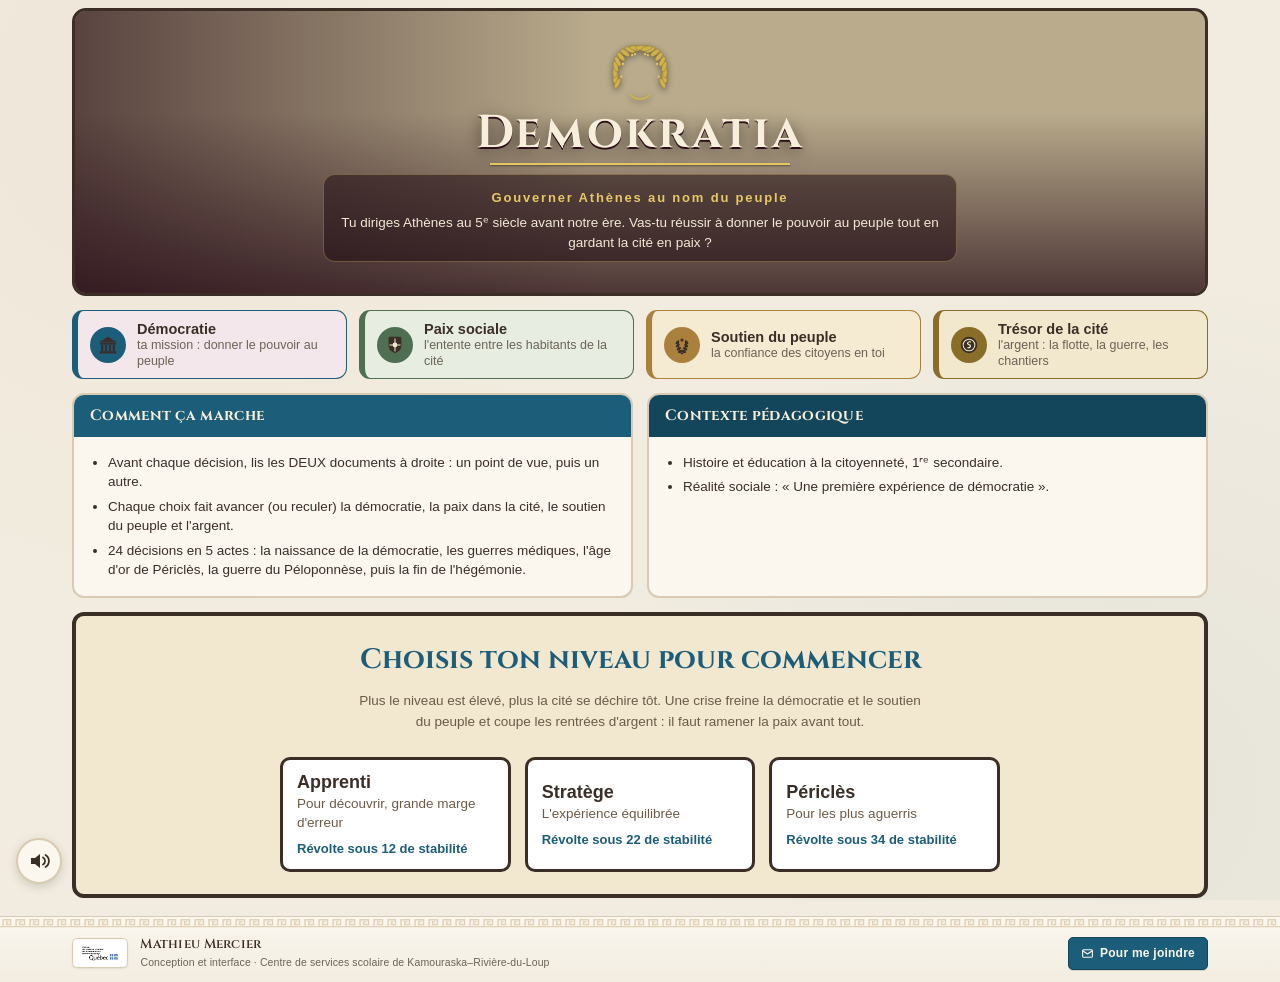
==== commit 44c3b8ea: "Merge branch 'main' of https://github.com/merciermathieu5/HECTEST" ====
--- a/index.html
+++ b/index.html
@@ -1,1298 +1,44 @@
-<!doctype html>
+<!DOCTYPE html>
 <html lang="fr">
 <head>
 <meta charset="utf-8">
 <meta name="viewport" content="width=device-width, initial-scale=1">
-<title>Lugal · un livre dont vous êtes le roi</title>
+<title>Demokratia : gouverner Athènes au nom du peuple</title>
+<meta name="description" content="Jeu sérieux d'histoire en bande dessinée : dirige Athènes au 5e siècle av. J.-C. et fais naître la démocratie par tes décisions.">
 <link rel="preconnect" href="https://fonts.googleapis.com">
 <link rel="preconnect" href="https://fonts.gstatic.com" crossorigin>
-<link href="https://fonts.googleapis.com/css2?family=IM+Fell+English:ital@0;1&family=IM+Fell+English+SC&family=EB+Garamond:ital,wght@0,400;0,500;1,400&display=swap" rel="stylesheet">
-<style>
-:root{
-  --paper:#ece2c8;--paper-2:#e4d6b6;--paper-edge:#cbbd97;
-  --ink:#241d12;--ink-soft:#4a3f2c;--rubric:#9c3a2c;
-  --cover-1:#5a3a22;--cover-2:#3a2413;--cover-3:#241608;
-  --clay-1:#caa869;--clay-2:#b68d4c;--clay-edge:#8a6633;--clay-ink:#33240f;--ochre:#9c5a22;
-  --desk:#1f1813;--rule:#bca884;--pos:#3c6b3a;--neg:#9c3a2c;
-}
-*{box-sizing:border-box}
-html,body{margin:0;height:100%;overflow:hidden}
-body{font-family:"EB Garamond",Georgia,serif;color:var(--ink);
-  background:radial-gradient(140% 100% at 50% -20%,#33291f 0%,var(--desk) 70%,#150f0a 100%);
-  display:flex;flex-direction:column;padding:9px 14px 13px}
-.topbar{flex:0 0 auto;display:flex;align-items:baseline;justify-content:center;gap:13px;padding-bottom:5px;flex-wrap:wrap}
-.soundtgl{position:fixed;top:9px;right:12px;z-index:50;width:32px;height:32px;display:grid;place-items:center;border:1px solid rgba(210,180,120,.45);border-radius:50%;background:rgba(30,21,11,.72);color:#b09a68;cursor:pointer;padding:0;transition:color .25s,border-color .25s,background .25s;backdrop-filter:blur(2px)}
-.soundtgl:hover{color:#c2ad8d;border-color:rgba(210,180,120,.7)}
-.soundtgl.on{color:#e7c66a;border-color:rgba(231,198,106,.65);background:rgba(231,198,106,.12)}
-.soundtgl svg{width:18px;height:18px}
-.topbar b{font-family:"IM Fell English SC",serif;font-size:29px;letter-spacing:.13em;color:#eed9a8;font-weight:400}
-.topbar span{font-style:italic;font-size:13px;color:#c2ad8d}
-.progress{font-family:"IM Fell English SC",serif;font-size:11px;letter-spacing:.05em;color:#b39a72;white-space:nowrap;font-style:normal}
-.stage{flex:1 1 auto;min-height:0;display:grid;grid-template-columns:1fr;margin-top:5px}
-
-/* ---------- LE LIVRE OUVERT (deux pages) ---------- */
-.book{height:100%;min-height:0;width:100%;max-width:1200px;margin:0 auto;display:flex;padding:10px;border-radius:7px;position:relative;
-  background:linear-gradient(135deg,var(--cover-1),var(--cover-2) 58%,var(--cover-3));
-  box-shadow:0 20px 54px rgba(0,0,0,.6),inset 0 0 0 2px rgba(255,220,170,.09),inset 0 0 0 7px rgba(0,0,0,.28),inset 0 0 24px rgba(0,0,0,.4)}
-.pages{flex:1;min-height:0;display:grid;grid-template-columns:1fr 1fr;position:relative;border-radius:3px;overflow:hidden;
-  background:linear-gradient(180deg,var(--paper),var(--paper-2));box-shadow:inset 0 0 44px rgba(120,90,50,.2)}
-.pages::after{content:"";position:absolute;inset:0;pointer-events:none;z-index:4;
-  background:radial-gradient(120% 80% at 50% 50%,transparent 60%,rgba(80,55,25,.14) 100%)}
-.spine{position:absolute;top:0;bottom:0;left:50%;width:40px;transform:translateX(-50%);z-index:3;pointer-events:none;
-  background:linear-gradient(90deg,rgba(90,62,30,0),rgba(90,62,30,.16) 38%,rgba(55,36,16,.42) 50%,rgba(90,62,30,.16) 62%,rgba(90,62,30,0))}
-.ribbon{position:absolute;top:-5px;left:50%;transform:translateX(-50%);width:14px;height:54px;z-index:6;background:linear-gradient(180deg,#a83e2e,#7d2c20);box-shadow:0 4px 7px rgba(0,0,0,.35)}
-.ribbon::after{content:"";position:absolute;bottom:-8px;left:0;border-left:7.5px solid transparent;border-right:7.5px solid transparent;border-top:8px solid #7d2c20}
-.leaf{min-height:0;overflow:hidden;display:flex;flex-direction:column;padding:12px 22px 8px;position:relative;z-index:2}
-.leaf-l{box-shadow:inset -22px 0 28px -22px rgba(70,46,18,.5)}
-.leaf-r{box-shadow:inset 22px 0 28px -22px rgba(70,46,18,.5)}
-.leaf-full{grid-column:1/-1;align-items:center;justify-content:center;text-align:center;padding:20px 7%;overflow:auto}
-.rhead{flex:0 0 auto;display:flex;justify-content:space-between;align-items:baseline;gap:8px;
-  font-family:"IM Fell English SC",serif;font-size:9.5px;letter-spacing:.15em;text-transform:uppercase;color:var(--ink-soft);
-  padding-bottom:5px;border-bottom:1px solid var(--rule);margin-bottom:9px}
-.rhead .rno{font-family:"IM Fell English",serif;font-style:italic;font-size:17px;color:var(--rubric);letter-spacing:0;text-transform:none}
-.folio-no{flex:0 0 auto;margin-top:auto;padding-top:8px;font-family:"IM Fell English",serif;font-style:italic;font-size:12px;color:var(--ink-soft);text-align:center;opacity:.8}
-
-/* page de gauche : le récit, un feuillet à la fois (feuilletable) */
-.story{flex:1 1 auto;min-height:0;overflow:hidden;padding-right:4px}
-.para{margin:0 0 15px}
-.para:last-child{margin-bottom:0}
-.para .pf{font-family:"IM Fell English SC",serif;font-size:9.5px;letter-spacing:.11em;text-transform:uppercase;color:var(--rubric);display:block;margin-bottom:8px;padding-bottom:5px;border-bottom:1px dotted var(--rule)}
-.para .pt{font-size:17.5px;line-height:1.62;text-align:justify;hyphens:auto;color:var(--ink)}
-.para.past .pt{color:#8a7c60}
-.para.past .pf{color:#b29a6a;border-bottom-color:rgba(120,90,45,.18)}
-.para.past .pt em{color:#8a7656}
-.para.cur .pt{color:var(--ink)}
-.para .pt p{margin:0 0 10px}
-.para .pt p:last-child{margin-bottom:0}
-.para.lead .pt p:first-child::first-letter{font-family:"IM Fell English",serif;font-size:3em;line-height:.76;float:left;padding:7px 10px 0 0;color:var(--rubric)}
-.para .pt em{font-style:italic;color:#5a4a30}
-.leafnav{flex:0 0 auto;display:flex;align-items:center;justify-content:space-between;gap:6px;margin-top:9px;padding-top:8px;border-top:1px solid var(--rule)}
-.leafnav button{font-family:"IM Fell English SC",serif;font-size:9.5px;letter-spacing:.05em;background:rgba(120,96,52,.1);border:1px solid var(--rule);color:var(--ink-soft);padding:5px 10px;border-radius:3px;cursor:pointer;white-space:nowrap}
-.leafnav button:hover:not(:disabled){background:rgba(120,96,52,.2)}
-.leafnav button:disabled{opacity:.3;cursor:not-allowed}
-.leafnav button.back{color:#f6e7d8;background:var(--rubric);border-color:var(--rubric)}
-.leafnav .pos{font-family:"IM Fell English",serif;font-style:italic;font-size:11px;color:var(--ink-soft);white-space:nowrap}
-
-/* page de droite : document, question, choix, poursuite */
-.dec{flex:1 1 auto;min-height:0;overflow:hidden;display:flex;flex-direction:column;padding-right:4px}
-.srczone{flex:0 1 auto;min-height:0;overflow:auto;display:flex;flex-direction:column;margin-bottom:2px}
-.consult-row{flex:0 0 auto;display:flex;align-items:center;gap:9px;margin-bottom:6px;flex-wrap:wrap}
-.consult-btn{font-family:"IM Fell English SC",serif;letter-spacing:.06em;font-size:12px;background:#3f3120;color:#efe2c8;border:1px solid #5a4427;padding:7px 14px;border-radius:3px;cursor:pointer;display:inline-flex;align-items:center;gap:7px}
-.consult-btn:hover{background:#33271a}
-.consult-btn svg{width:13px;height:13px}
-.consult-hint{font-family:"IM Fell English",serif;font-style:italic;font-size:13px;color:#8a7350}
-.consult-done{font-family:"IM Fell English SC",serif;font-size:10px;letter-spacing:.05em;color:#3c6b3a}
-.source-wrap{display:none;margin-bottom:5px}
-.plate{border:1px solid var(--clay-edge);border-radius:3px;background:linear-gradient(180deg,#f2ead4,#e7dbbb);padding:11px 15px}
-.plate-h{font-family:"IM Fell English SC",serif;font-size:11px;letter-spacing:.1em;text-transform:uppercase;color:var(--ink-soft);display:flex;justify-content:space-between;align-items:center;gap:8px;margin-bottom:5px}
-.plate-kind{font-family:"EB Garamond",serif;font-style:italic;font-size:11px;color:#7a6a4a;text-transform:none;letter-spacing:0;white-space:nowrap}
-.illus{border:1px solid var(--clay-edge);border-radius:2px;background:#efe5c8;padding:4px;display:flex;justify-content:center}
-.illus svg{width:100%;height:auto;max-height:64px;display:block}
-.scroll{font-family:"EB Garamond",serif;font-size:17.5px;line-height:1.6;color:#33271a;padding:1px 4px 1px 11px;border-left:2px solid rgba(120,90,45,.32)}
-.scroll p{margin:0 0 8px;font-style:italic;color:#4b3b23}
-.scroll p:last-child{margin-bottom:0}
-.plate-read{margin-top:7px;padding:6px 10px 4px;border-top:1px solid var(--rule);background:rgba(120,96,52,.07);border-radius:0 0 3px 3px}
-.plate-read-h{font-family:"IM Fell English SC",serif;font-size:10.5px;letter-spacing:.14em;text-transform:uppercase;color:#9a6a3a;margin-bottom:5px}
-.plate .art{font-size:16.5px;line-height:1.55;margin:0 0 5px;padding:1px 4px;border-radius:2px;color:#3a2f1f;transition:background .15s,opacity .15s}
-.plate .art:last-child{margin-bottom:0}
-.plate .art b{color:var(--rubric);font-family:"IM Fell English",serif}
-.plate .art.hl{background:rgba(156,58,44,.16);box-shadow:inset 3px 0 0 var(--rubric)}
-.plate .art.dim{opacity:.32}
-.plate .cite{margin-top:5px;padding-top:4px;font-family:"IM Fell English",serif;font-style:italic;font-size:10px;color:var(--ink-soft);border-top:1px dotted var(--rule)}
-.plate .cite a{color:var(--rubric);text-decoration:underline;text-underline-offset:2px}
-.illus.photo{padding:0;border:none;background:none;position:relative;cursor:zoom-in;justify-content:stretch}
-.illus.photo .pf-img{width:100%;max-height:300px;object-fit:contain;display:block;border:1px solid var(--clay-edge);border-radius:3px;background:#e7dbbb}
-.illus.photo .pf-svg{display:none}
-.illus.photo.noimg{cursor:default}
-.illus.photo.noimg .pf-img{display:none}
-.illus.photo.noimg .pf-svg{display:block;width:100%;border:1px solid var(--clay-edge);border-radius:3px;background:#efe5c8;padding:4px}
-.illus.photo.noimg .pf-svg svg{width:100%;height:auto;max-height:230px}
-.pf-zoomhint{position:absolute;right:7px;bottom:7px;font-family:"IM Fell English SC",serif;font-size:8.5px;letter-spacing:.08em;text-transform:uppercase;color:#f3e7cd;background:rgba(30,20,10,.62);padding:3px 8px;border-radius:3px;pointer-events:none}
-.illus.photo.noimg .pf-zoomhint{display:none}
-.photo-zoom{max-width:min(1040px,95vw);text-align:center}
-.photo-zoom img{max-width:100%;max-height:78vh;border-radius:4px;border:1px solid var(--paper-edge)}
-.pz-cap{font-style:italic;font-size:12px;color:var(--ink-soft);margin:10px 0 0;line-height:1.4}
-.readlock{flex:0 0 auto;display:none;align-items:center;gap:9px;margin-bottom:5px;padding:4px 10px;border-radius:3px;background:rgba(120,96,52,.1);border:1px dashed var(--rule)}
-.readlock .rl-txt{font-family:"IM Fell English",serif;font-style:italic;font-size:12px;color:var(--ink-soft);white-space:nowrap}
-.readlock .rl-num{font-family:"IM Fell English",serif;color:var(--rubric);font-style:normal}
-.readlock .rl-bar{flex:1;height:5px;background:rgba(120,96,52,.18);border-radius:3px;overflow:hidden}
-.readlock .rl-bar i{display:block;height:100%;width:0;background:var(--rubric);transition:width 1s linear}
-.consigne{flex:0 0 auto;font-family:"IM Fell English",serif;font-style:italic;font-size:17.5px;line-height:1.32;color:var(--rubric);margin:0 0 7px;padding-bottom:6px;border-bottom:1px solid var(--rule)}
-.locknote{flex:0 0 auto;font-family:"IM Fell English",serif;font-style:italic;font-size:13px;color:#8a6a44;margin:2px 0 4px}
-.renvois{flex:0 0 auto;border-top:1px solid var(--rule);padding-top:4px;margin-top:5px}
-.renvoi{display:flex;gap:9px;align-items:flex-start;justify-content:space-between;width:100%;text-align:left;background:none;border:none;padding:5px 4px;font-family:"EB Garamond",serif;font-size:16.5px;color:var(--ink);cursor:pointer;transition:background .12s;border-radius:2px;border-bottom:1px dotted rgba(120,90,45,.3)}
-.renvoi:last-child{border-bottom:none}
-.renvoi:hover:not(:disabled){background:rgba(156,58,44,.07)}
-.renvoi:focus-visible{outline:2px solid var(--rubric);outline-offset:1px}
-.renvoi .lt{display:flex;flex-direction:column;gap:4px;align-items:flex-start;flex:1;min-width:0}
-.renvoi .go{font-family:"IM Fell English",serif;font-style:italic;color:var(--rubric);font-size:15px;white-space:nowrap;padding-top:2px}
-.renvoi:disabled{cursor:not-allowed;opacity:.6}
-.renvoi.burned{opacity:.45}.renvoi.burned .go{color:#b04a3a}
-.renvoi.chosen{background:rgba(58,90,40,.1);opacity:1}
-.renvoi.faded{opacity:.35}
-.renvoi .jdd{font-family:"IM Fell English SC",serif;font-size:10px;letter-spacing:.04em;color:var(--rubric);text-transform:uppercase}
-.ebs{display:flex;flex-wrap:wrap;gap:5px;align-items:center}
-.eb{display:inline-flex;align-items:center;font-family:"IM Fell English SC",serif;font-size:10.5px;line-height:1.25;letter-spacing:.02em;padding:2px 7px;border-radius:2px;white-space:nowrap}
-.eb.pos{color:#2e4a2e;background:rgba(58,90,40,.14);border:1px solid rgba(58,90,40,.32)}
-.eb.neg{color:#8a2e22;background:rgba(156,58,44,.12);border:1px solid rgba(156,58,44,.3)}
-.eb.pari{color:#7a4a1e;background:rgba(156,90,34,.15);border:1px solid rgba(156,90,34,.4)}
-.eb.law{color:#2e4a2e;background:rgba(58,74,58,.12);border:1px solid rgba(58,74,58,.3)}
-.eb.law.none{color:#6a4a1e;background:rgba(156,90,34,.1);border-color:rgba(156,90,34,.3)}
-.eb.dim{opacity:.55}
-.dice-zone{flex:0 0 auto;min-height:0;margin-top:6px;border:1px solid var(--paper-edge);border-radius:3px;background:repeating-linear-gradient(135deg,rgba(120,96,52,.05) 0 6px,transparent 6px 12px),var(--paper-2);display:none;align-items:stretch;padding:8px 12px}
-.dice-zone.show{display:flex}
-.dz-live{display:flex;flex-direction:column;gap:7px;width:100%}
-.dz-explain{font-family:"EB Garamond",serif;font-size:13px;line-height:1.42;color:var(--ink)}
-.dz-rule{margin-bottom:3px}
-.dz-calc b,.dz-rule b{color:var(--rubric);font-weight:600}
-.dz-roll{display:flex;align-items:center;gap:10px}
-.die{width:34px;height:34px;border:1.7px solid var(--ink);border-radius:6px;background:var(--paper);display:grid;grid-template-columns:repeat(3,1fr);grid-template-rows:repeat(3,1fr);padding:4px;gap:1px;place-items:center;box-shadow:0 1px 2px rgba(60,40,15,.25)}
-.die .pip{width:5px;height:5px;border-radius:50%;background:transparent}
-.die .pip.on{background:var(--ink)}
-.die.tumbling{animation:tumble .16s linear infinite}
-.die.settle{animation:settle .34s ease}
-@keyframes tumble{0%{transform:rotate(-13deg) scale(.9)}50%{transform:rotate(11deg) scale(1.09)}100%{transform:rotate(-13deg) scale(.9)}}
-@keyframes settle{0%{transform:scale(1.2)}55%{transform:scale(.93)}100%{transform:scale(1)}}
-.btn-ink{font-family:"IM Fell English SC",serif;letter-spacing:.07em;font-size:11px;background:var(--ink);color:var(--paper);border:none;padding:7px 13px;border-radius:3px;cursor:pointer;white-space:nowrap}
-.btn-ink:hover{background:#000}.btn-ink:disabled{opacity:.5}
-.poursuite{flex:0 0 auto;align-self:flex-start;margin-top:8px;font-family:"IM Fell English SC",serif;letter-spacing:.06em;font-size:12px;background:var(--rubric);color:#f6e7d8;border:none;padding:8px 20px;border-radius:3px;cursor:pointer;display:none;align-items:center;gap:8px}
-.poursuite.show{display:inline-flex}
-.poursuite:hover{filter:brightness(1.08)}
-
-/* fin, épilogue */
-.fin-wrap{max-width:560px;width:100%;display:flex;flex-direction:column;align-items:center;color:var(--ink)}
-.fin-kicker{font-family:"IM Fell English SC",serif;font-size:10px;letter-spacing:.22em;text-transform:uppercase;color:#9a8050;margin-bottom:7px}
-.fin-title{font-family:"IM Fell English",serif;font-style:italic;font-size:30px;line-height:1.08;margin:0;color:var(--rubric)}
-.fin-orn{width:8px;height:8px;transform:rotate(45deg);margin:13px 0;opacity:.55;background:#b08a3e}
-.fin-prose{font-family:"EB Garamond",serif;font-size:15.5px;line-height:1.62;max-width:50ch;margin:0 0 14px;color:#2b2316}
-.fin-duree{font-family:"IM Fell English",serif;font-style:italic;font-size:13px;color:#7a6a4a;margin:0 0 16px}
-.bgrid{display:grid;grid-template-columns:repeat(3,1fr);gap:10px;width:100%;max-width:470px;margin:0 0 16px}
-.bcell{border:1px solid var(--paper-edge);border-top:2px solid #c9b079;border-radius:5px;padding:9px 6px 8px;background:rgba(255,253,247,.6);display:flex;flex-direction:column;align-items:center;gap:2px;box-shadow:0 2px 6px rgba(70,50,20,.06)}
-.bcell .bk{font-family:"IM Fell English SC",serif;font-size:8.5px;letter-spacing:.08em;color:#6a5328;text-transform:uppercase}
-.bcell .bv{font-family:"IM Fell English",serif;font-size:26px;color:#42300f;line-height:1.02}
-.bcell .bd{font-family:"IM Fell English",serif;font-style:italic;font-size:10.5px;color:#8a6a44}
-.bmarques{flex:0 0 auto;display:block;margin:0}
-.bmarques .bm-h{display:block;font-family:"IM Fell English SC",serif;font-size:9.5px;letter-spacing:.14em;text-transform:uppercase;color:#9a8050;margin-bottom:3px}
-.bm-line{font-family:"EB Garamond",serif;font-style:italic;font-size:13px;line-height:1.42;color:var(--ink);margin:0}
-.restart{display:inline-flex;align-items:center;gap:10px;padding:11px 24px;border:none;border-radius:4px;background:var(--rubric);color:#f6e7d8;font-family:"IM Fell English SC",serif;font-size:12px;letter-spacing:.13em;text-transform:uppercase;cursor:pointer;box-shadow:0 4px 12px rgba(124,44,32,.28)}
-.restart:hover{filter:brightness(1.06)}
-.restart svg{width:17px;height:17px}
-.fin-wrap.chute .fin-title{color:#7e3a2d}
-.fin-wrap.chute .fin-orn{background:#7e3a2d}
-.fin-wrap.chute .fin-kicker{color:#9a6a58}
-.fin-wrap.chute .bcell{border-top-color:#b98a78}
-.fin-wrap.chute .restart{background:#6f4438;box-shadow:0 4px 12px rgba(60,30,22,.3)}
-.leaf.bilan{overflow:hidden}body.finstate .sheet-drawer{display:none}.bj-cols{display:grid;grid-template-columns:1fr 1fr;gap:18px;flex:0 1 auto;min-height:0;overflow:hidden}.bj-sect{display:flex;flex-direction:column;min-height:0}.fin-wrap.bl{max-width:none;margin-top:2px}.fin-wrap.bl .fin-title{font-size:23px}.fin-wrap.bl .fin-prose{font-size:13.5px;line-height:1.52;margin-bottom:11px}.fin-wrap.bl .fin-duree{margin-bottom:13px}.fin-wrap.bl .bgrid{grid-template-columns:repeat(2,1fr);max-width:none;gap:8px;margin-bottom:0}.fin-wrap.bl .bcell{padding:7px 5px 6px}.fin-wrap.bl .bcell .bv{font-size:22px}.bilan-juge{flex:1 1 auto;min-height:0;display:flex;flex-direction:column;gap:11px;padding-top:4px}.bj-h{display:block;flex:0 0 auto;font-family:"IM Fell English SC",serif;font-size:10px;letter-spacing:.12em;text-transform:uppercase;color:#5f7a3a;margin-bottom:5px;padding-bottom:3px;border-bottom:1px solid rgba(95,122,58,.3)}.bj-risque .bj-h{color:#9c4a36;border-bottom-color:rgba(156,74,54,.3)}.bj-list{list-style:none;margin:0;padding:0 5px 0 0;flex:1 1 auto;min-height:0;overflow-y:auto;overflow-x:hidden;display:flex;flex-direction:column;gap:5px}.bj-list::-webkit-scrollbar{width:5px}.bj-list::-webkit-scrollbar-thumb{background:rgba(120,90,45,.32);border-radius:3px}.bj-list li{font-family:"EB Garamond",serif;font-size:12.5px;line-height:1.32;color:var(--ink);padding-left:16px;position:relative}.bj-list li::before{content:"";position:absolute;left:2px;top:6px;width:6px;height:6px;border-radius:50%;background:#6a8a3e}.bj-risque .bj-list li::before{background:#b1503a;border-radius:0;transform:rotate(45deg)}.bj-list li.vide{font-style:italic;color:#9a8a6a;padding-left:0}.bj-list li.vide::before{display:none}.bilan-juge .bmarques{flex:0 0 auto;margin:0}.bilan-juge .bmarques .bm-h{align-self:flex-start}.bilan-actions{flex:0 0 auto}.bilan-juge .restart{align-self:center;margin-top:auto}
-
-/* pop-up impact */
-.modal{position:fixed;inset:0;background:rgba(20,16,12,.72);display:none;align-items:center;justify-content:center;padding:18px;z-index:40}
-.modal.show{display:flex}
-.modal-card{width:min(440px,100%);background:linear-gradient(180deg,var(--paper),var(--paper-2));border:1px solid var(--paper-edge);border-radius:4px;padding:20px 24px;box-shadow:0 30px 80px rgba(0,0,0,.6);position:relative}
-.modal-card::before{content:"";position:absolute;inset:6px;border:1px solid rgba(90,70,40,.25);pointer-events:none}
-.modal-k{font-family:"IM Fell English SC",serif;font-size:10px;letter-spacing:.14em;text-transform:uppercase;color:var(--ink-soft);text-align:center}
-.modal-title{font-family:"IM Fell English",serif;font-style:italic;font-size:20px;color:var(--rubric);text-align:center;margin:2px 0 10px;line-height:1.15}
-.modal-body{font-size:14.5px;line-height:1.55;color:var(--ink);text-align:justify}
-.modal-eff{display:flex;gap:6px;flex-wrap:wrap;justify-content:center;margin:12px 0 4px}
-.modal-btn{display:block;width:100%;margin-top:14px;padding:11px;border:none;border-radius:3px;background:var(--ink);color:#f6e7d8;font-family:"IM Fell English SC",serif;font-size:13px;letter-spacing:.08em;cursor:pointer}
-.modal-btn:hover{background:#000}
-.modal-card.wide{width:min(720px,94vw);max-height:92vh;overflow:auto;padding:20px 26px}
-.srcmodal .modal-k{margin-bottom:10px}
-.srcmodal .illus svg{max-height:240px}
-.src-foot{display:flex;align-items:center;justify-content:space-between;gap:12px;margin-top:14px;padding-top:11px;border-top:1px solid rgba(90,70,40,.3)}
-.src-timer{font-family:"IM Fell English",serif;font-style:italic;font-size:12.5px;color:#8a6a44}
-.src-timer b{font-style:normal;color:var(--rubric)}
-.src-foot .modal-btn{width:auto;margin-top:0;padding:9px 18px;font-size:12px;white-space:nowrap}
-.modal-verdict{text-align:center;font-family:"IM Fell English",serif;font-style:italic;font-size:13px;margin-bottom:6px}
-.modal-verdict.ok{color:#3c6b3a}.modal-verdict.no{color:var(--rubric)}
-
-/* ---------- TABLETTE (qualités utiles) ---------- */
-.sheet-drawer{position:fixed;top:0;right:0;height:100vh;width:min(380px,88vw);transform:translateX(100%);transition:transform .4s cubic-bezier(.33,0,.2,1);z-index:36;will-change:transform}
-.sheet-drawer.open{transform:none}
-body:not(.playing) .sheet-drawer{display:none}
-.sheet-tab{position:absolute;left:-48px;top:50%;transform:translateY(-50%);width:48px;padding:15px 0 13px;display:flex;flex-direction:column;align-items:center;gap:10px;cursor:pointer;color:#f3e7cd;background:linear-gradient(180deg,#5c4628,#43311c);border:1px solid #5c4628;border-right:none;border-radius:9px 0 0 9px;box-shadow:-4px 2px 10px rgba(40,26,10,.34);transition:color .2s}
-.sheet-tab:hover{color:#fff}
-.st-bust{width:23px;height:23px;flex:0 0 auto}
-.st-lbl{writing-mode:vertical-rl;text-orientation:mixed;font-family:"IM Fell English SC",serif;font-size:11.5px;letter-spacing:.13em;text-transform:uppercase}
-.st-chev{width:12px;height:16px;flex:0 0 auto;opacity:.8;transition:transform .35s}
-.sheet-drawer.open .st-chev{transform:rotate(180deg)}
-.sheet-tab.pulse{animation:tabpulse .85s ease 3}
-@keyframes tabpulse{0%,100%{box-shadow:-4px 2px 10px rgba(40,26,10,.34);color:#f3e7cd}50%{box-shadow:-4px 2px 10px rgba(40,26,10,.34),0 0 16px 4px rgba(231,198,106,.92);color:#fff4dc}}
-.tablet{height:100%;min-height:0;overflow:auto;display:flex;flex-direction:column;
-  background:linear-gradient(165deg,var(--clay-1),var(--clay-2));border:none;border-left:2px solid #5c4628;border-radius:0;padding:14px 18px;color:var(--clay-ink);
-  box-shadow:-18px 0 50px rgba(0,0,0,.5),inset 0 1px 0 rgba(255,245,220,.35),inset 0 0 40px rgba(80,50,15,.18);position:relative}
-.wedge{flex:0 0 auto;height:8px;display:flex;gap:5px;justify-content:center;opacity:.45;margin-bottom:4px}
-.wedge i{width:0;height:0;border-left:4px solid transparent;border-right:4px solid transparent;border-top:7px solid var(--clay-edge)}
-.t-head{flex:0 0 auto;display:flex;align-items:center;gap:10px;margin-bottom:4px}
-.t-emblem{width:38px;height:38px;border-radius:50%;border:1.6px solid var(--clay-edge);background:rgba(255,245,220,.18);display:grid;place-items:center;flex:0 0 auto;box-shadow:inset 0 0 8px rgba(80,50,15,.3)}
-.t-emblem svg{width:26px;height:26px}
-.t-name{font-family:"IM Fell English",serif;font-size:18px;line-height:1.05;color:var(--clay-ink)}
-.t-name span{display:block;font-style:italic;font-size:11px;color:#5f421e}
-.signet{flex:0 0 auto;align-self:flex-start;display:inline-block;font-family:"IM Fell English SC",serif;font-size:9px;letter-spacing:.13em;text-transform:uppercase;color:#f3e7cd;background:linear-gradient(180deg,#5c4628,#43311c);padding:5px 14px 6px;border-radius:0 0 5px 5px;border:1px solid #5c4628;border-top:none;box-shadow:0 2px 4px rgba(40,26,10,.26),inset 0 1px 0 rgba(255,240,210,.16);margin:-10px 0 10px 14px;position:relative}.signet::after{content:"";position:absolute;left:50%;bottom:-5px;transform:translateX(-50%);width:0;height:0;border-left:4px solid transparent;border-right:4px solid transparent;border-top:5px solid #43311c}.signet.sg-decision{background:linear-gradient(180deg,#a3402d,#7c2e21);border-color:#a3402d}.signet.sg-decision::after{border-top-color:#7c2e21}.signet.sg-stats{background:linear-gradient(180deg,#5b6638,#414c27);border-color:#5b6638;margin:2px 0 10px 14px}.signet.sg-stats::after{border-top-color:#414c27}
-.t-sect{flex:0 0 auto;font-family:"IM Fell English SC",serif;font-size:9.5px;letter-spacing:.11em;color:#5f421e;margin:8px 0 4px;display:flex;align-items:center;gap:8px}
-.t-sect::after{content:"";flex:1;height:1px;background:rgba(95,66,30,.45)}
-.qualites{flex:0 0 auto;display:grid;grid-template-columns:1fr 1fr;gap:7px}
-.qual{border:1.6px solid var(--clay-edge);border-radius:8px;padding:6px 8px;background:radial-gradient(circle at 30% 25%,rgba(255,245,220,.4),rgba(150,110,55,.14));display:flex;align-items:center;justify-content:space-between;transition:box-shadow .35s,transform .35s;position:relative}
-.qual.flash{box-shadow:0 0 0 3px rgba(156,90,34,.55);transform:scale(1.04);animation:qpulse .5s ease}
-.qual.flash.up{box-shadow:0 0 0 3px rgba(74,128,58,.6)}.qual.flash.down{box-shadow:0 0 0 3px rgba(156,74,54,.62)}
-.qual.chg-up,.meter.chg-up{border-color:rgba(74,128,58,.95);box-shadow:inset 0 0 0 2px rgba(74,128,58,.45)}
-.qual.chg-down,.meter.chg-down{border-color:rgba(184,74,54,.95);box-shadow:inset 0 0 0 2px rgba(184,74,54,.45)}
-@keyframes qpulse{0%{transform:scale(1)}45%{transform:scale(1.08)}100%{transform:scale(1.04)}}
-.fly{position:absolute;right:7px;top:2px;font-family:"IM Fell English",serif;font-weight:600;font-size:15px;pointer-events:none;text-shadow:0 1px 1px rgba(255,250,235,.7);animation:fly 1.15s ease-out forwards;z-index:3}
-.fly.up{color:#3f7a36}.fly.down{color:#9c4a36}
-@keyframes fly{0%{opacity:0;transform:translateY(5px) scale(.7)}18%{opacity:1}100%{opacity:0;transform:translateY(-18px) scale(1.1)}}
-.qual .l{font-family:"IM Fell English SC",serif;font-size:9px;letter-spacing:.02em;color:#5f421e;line-height:1.05}
-.qual .v{font-family:"IM Fell English",serif;font-size:23px;color:#42300f;line-height:.9}
-.meters{flex:0 0 auto;display:flex;flex-wrap:wrap;gap:8px;margin-top:7px}
-.meter{flex:1 1 44%;min-width:calc(50% - 4px);display:flex;align-items:center;gap:7px;background:rgba(255,245,220,.16);border:1px solid var(--clay-edge);border-radius:3px;padding:6px 8px;transition:box-shadow .35s,transform .35s;position:relative}.modal-unlock{display:flex;flex-direction:column;gap:6px;margin:2px 0 11px}.modal-unlock span{display:flex;align-items:center;gap:8px;font-family:"IM Fell English SC",serif;font-size:11px;letter-spacing:.04em;color:#6a5320;background:rgba(184,150,70,.14);border:1px solid rgba(150,120,50,.32);border-radius:3px;padding:7px 11px}.modal-unlock svg{width:15px;height:15px;flex:0 0 auto}
-.meter.flash{box-shadow:0 0 0 3px rgba(156,90,34,.5)}.meter.flash.up{box-shadow:0 0 0 3px rgba(74,128,58,.55)}.meter.flash.down{box-shadow:0 0 0 3px rgba(156,74,54,.58)}
-.meter svg{width:17px;height:17px;flex:0 0 auto}
-.meter .cl{font-family:"IM Fell English SC",serif;font-size:8.5px;letter-spacing:.03em;color:#5f421e;display:block;line-height:1.1}
-.meter .cv{font-family:"IM Fell English",serif;font-size:18px;color:#42300f;line-height:1}
-.registre{flex:1 1 auto;min-height:0;overflow:auto;font-family:"IM Fell English",serif;font-style:italic;font-size:11.5px;color:#543d18;line-height:1.45;border-top:1px solid rgba(95,66,30,.45);padding-top:5px;margin-top:8px}
-.registre .e{display:block;margin-bottom:2px}.registre .e.flash{animation:litreg 1.1s ease}
-@keyframes litreg{0%{color:var(--rubric)}100%{color:#543d18}}
-
-/* frontispice + répartition des points */
-.frontis{position:fixed;inset:0;background:rgba(18,13,9,.94);display:flex;align-items:center;justify-content:center;padding:14px;z-index:30}
-.fcard{width:min(840px,96vw);max-height:94vh;overflow:auto;background:linear-gradient(180deg,var(--paper),var(--paper-2));border:1px solid var(--paper-edge);border-radius:4px;padding:14px 30px 16px;box-shadow:0 30px 80px rgba(0,0,0,.6)}
-.fcard .wm{font-family:"IM Fell English SC",serif;font-size:27px;letter-spacing:.1em;color:var(--rubric);text-align:center;margin:0;line-height:1}
-.fcard .k{font-family:"IM Fell English SC",serif;font-size:10px;letter-spacing:.16em;color:var(--ink-soft);text-transform:uppercase;text-align:center;margin:1px 0 7px}
-.fcard h2{font-family:"IM Fell English",serif;font-style:italic;font-size:18px;margin:0 0 4px;color:var(--ink);text-align:center}
-.fcard p{font-size:12.5px;line-height:1.45;margin:0 0 8px;color:#2b2316;text-align:center}
-.frow{margin:0 0 6px}
-.frow2{display:flex;gap:10px;margin:0 0 6px}
-.frow2 .frow{flex:1;margin:0}
-.frow label,.flabel{font-family:"IM Fell English SC",serif;font-size:10px;letter-spacing:.08em;color:#3a2f1f;display:block;margin-bottom:4px;text-transform:uppercase}
-.frow input{width:100%;padding:8px 11px;border:1px solid var(--paper-edge);background:rgba(255,252,242,.7);font-family:"IM Fell English",serif;font-size:16px;color:var(--ink);border-radius:3px}
-.fseg{display:flex;gap:8px}
-.fseg button{flex:1;padding:8px;border:1px solid var(--paper-edge);background:rgba(255,252,242,.6);font-family:"IM Fell English",serif;font-size:15px;color:var(--ink-soft);border-radius:3px;cursor:pointer}
-.fseg button.on{background:var(--ink);color:var(--paper);border-color:var(--ink)}
-.pool{font-family:"IM Fell English SC",serif;font-size:11px;letter-spacing:.05em;text-align:center;color:var(--ink-soft);margin:1px 0 6px;text-transform:uppercase}
-.pool b{font-family:"IM Fell English",serif;font-style:italic;font-size:19px;color:var(--rubric);text-transform:none}
-.alloc{display:grid;grid-template-columns:1fr 1fr;gap:8px;margin:0 0 9px}
-.arow{border:1px solid var(--paper-edge);border-radius:5px;padding:6px 10px;background:rgba(255,252,242,.5)}
-.arow .ah{display:flex;justify-content:space-between;align-items:center;gap:10px}
-.arow .an{font-family:"IM Fell English",serif;font-style:italic;font-size:16px;color:var(--ink)}
-.arow .ad{font-size:11px;color:#5a4a30;line-height:1.28;margin-top:2px}
-.stepper{display:flex;align-items:center;gap:8px;flex:0 0 auto}
-.stepper button{width:25px;height:25px;border:1px solid var(--paper-edge);background:#efe6cf;border-radius:5px;font-size:16px;line-height:1;cursor:pointer;color:var(--ink);display:grid;place-items:center}
-.stepper button:disabled{opacity:.3;cursor:not-allowed}
-.stepper .av{font-family:"IM Fell English",serif;font-size:21px;min-width:24px;text-align:center;color:#42300f}
-.fcta{width:100%;padding:10px;border:none;border-radius:3px;background:var(--rubric);color:#f6e7d8;font-family:"IM Fell English SC",serif;font-size:13px;letter-spacing:.1em;cursor:pointer}
-.fcta:disabled{opacity:.5;cursor:not-allowed}
-.fcta:not(:disabled):hover{filter:brightness(1.07)}
-@media(max-width:900px){
-  html,body{overflow:auto;height:auto}body{min-height:100%}
-  .stage{grid-template-columns:1fr}.book{height:auto;min-height:0;max-width:none}.bj-cols{grid-template-columns:1fr;gap:13px}
-  .icols{grid-template-columns:1fr;gap:0}.alloc{grid-template-columns:1fr}.sheet-drawer{width:min(340px,92vw)}
-  .pages{grid-template-columns:1fr}.spine,.ribbon{display:none}
-  .leaf{overflow:visible}.leaf-r{border-top:1px solid var(--rule)}
-  .story,.dec,.registre{overflow:visible}
-}
-@media(prefers-reduced-motion:reduce){*{animation:none!important}}
-.citechips{display:flex;flex-wrap:wrap;gap:5px}
-.citechips button{flex:1 1 auto;min-width:30%;padding:6px 4px;border:1px solid var(--paper-edge);background:rgba(255,252,242,.6);font-family:"IM Fell English",serif;font-size:13px;color:var(--ink-soft);border-radius:3px;cursor:pointer}
-.citechips button.on{background:var(--ink);color:var(--paper);border-color:var(--ink)}
-.citenote{font-size:11.5px;color:#5a4a30;line-height:1.32;margin:0 0 8px;min-height:30px}
-.citenote .cn-note{font-style:italic}
-.citenote .cn-atout{font-family:"IM Fell English SC",serif;font-size:9.5px;letter-spacing:.05em;color:var(--rubric);white-space:nowrap}
-.fmeta{display:flex;align-items:center;justify-content:center;gap:10px;margin-top:9px}
-.fmeta button{background:none;border:none;font-family:"IM Fell English SC",serif;font-size:10.5px;letter-spacing:.06em;color:var(--ink-soft);text-decoration:underline;text-underline-offset:3px;cursor:pointer;padding:2px}
-.fmeta button:hover{color:var(--rubric)}.fmeta span{color:#9a8a6a}
-.overlay{position:fixed;inset:0;background:rgba(18,13,9,.93);display:none;align-items:center;justify-content:center;padding:18px;z-index:40}
-.overlay.show{display:flex}
-.actetrans{position:fixed;inset:0;background:rgba(16,11,7,.95);display:none;align-items:center;justify-content:center;padding:20px;z-index:60;cursor:pointer}
-.actetrans.show{display:flex;animation:atfade .5s ease}
-@keyframes atfade{from{opacity:0}to{opacity:1}}
-.at-card{width:min(620px,94vw);text-align:center;cursor:default;animation:atrise .6s cubic-bezier(.2,.7,.3,1)}
-@keyframes atrise{from{opacity:0;transform:translateY(14px)}to{opacity:1;transform:none}}
-.at-scene{margin:0 auto}
-.at-scene svg{width:100%;height:auto;display:block;border-radius:7px;box-shadow:0 14px 40px rgba(0,0,0,.55)}
-.at-rom{font-family:"IM Fell English SC",serif;font-size:13px;letter-spacing:.26em;color:#c79a5e;margin:20px 0 2px}
-.at-titre{font-family:"IM Fell English",serif;font-size:30px;color:#eed9a8;letter-spacing:.02em;margin:0}
-.at-ligne{font-family:"EB Garamond",serif;font-style:italic;font-size:16px;line-height:1.5;color:#cdb78f;max-width:480px;margin:12px auto 0}
-.at-go{margin-top:22px;font-family:"IM Fell English SC",serif;letter-spacing:.08em;font-size:13px;background:var(--rubric);color:#f6e7d8;border:none;padding:11px 26px;border-radius:3px;cursor:pointer}
-.at-go:hover{filter:brightness(1.08)}
-.ov-card{width:min(820px,100%);max-height:92vh;overflow:auto;background:linear-gradient(180deg,var(--paper),var(--paper-2));border:1px solid var(--paper-edge);border-radius:5px;padding:20px 24px 22px;box-shadow:0 30px 80px rgba(0,0,0,.6)}
-.ov-h{font-family:"IM Fell English SC",serif;font-size:20px;letter-spacing:.08em;color:var(--rubric);text-align:center}
-.ov-sub{text-align:center;font-style:italic;font-size:12.5px;color:var(--ink-soft);margin:2px 0 14px}
-.ggrid{display:grid;grid-template-columns:repeat(auto-fill,minmax(160px,1fr));gap:10px}
-.gcard{border:1px solid var(--paper-edge);border-radius:5px;padding:10px 11px;min-height:78px;display:flex;flex-direction:column;gap:5px;background:rgba(255,252,242,.5)}
-.gcard.locked{background:rgba(60,46,24,.07);border-style:dashed}
-.gcard.found{background:linear-gradient(160deg,rgba(255,250,235,.7),rgba(210,180,120,.18))}
-.gcard.trio{border-color:#b89150;box-shadow:inset 0 0 0 1px rgba(184,145,80,.5)}
-.gc-tt{font-family:"IM Fell English",serif;font-size:15px;color:var(--ink);line-height:1.1}
-.gcard.trio .gc-tt{color:#7a5a1e}
-.gc-seal{font-family:"IM Fell English SC",serif;font-size:22px;color:#b6a684}
-.gc-hint{font-style:italic;font-size:11.5px;color:#6a5a3a;line-height:1.32}
-.gcard.locked .gc-hint{color:#8a7c5e}
-.dlist{display:flex;flex-direction:column;gap:8px}
-.dcard{border:1px solid var(--paper-edge);border-radius:5px;padding:9px 12px;display:flex;flex-wrap:wrap;align-items:baseline;gap:4px 10px;background:rgba(255,252,242,.5)}
-.dcard.locked{background:rgba(60,46,24,.07);border-style:dashed}
-.dcard.found{background:linear-gradient(160deg,rgba(255,250,235,.7),rgba(210,180,120,.16))}
-.dc-n{font-family:"IM Fell English",serif;font-size:15.5px;color:var(--ink)}
-.dcard.locked .dc-n{color:#8a7c5e;font-style:italic}
-.dc-c{font-size:12px;color:#5a4a30;flex:1 1 200px}
-.dc-mark{font-family:"IM Fell English SC",serif;font-size:9px;letter-spacing:.08em;color:#5f7a3a;border:1px solid rgba(95,122,58,.4);border-radius:3px;padding:2px 6px}
-.ov-close{display:block;margin:16px auto 0;padding:8px 22px;border:1px solid var(--ink);background:var(--ink);color:var(--paper);font-family:"IM Fell English SC",serif;font-size:11px;letter-spacing:.08em;border-radius:3px;cursor:pointer}
-.decouvertes{margin-top:11px;padding:9px 12px;border:1px solid rgba(184,145,80,.45);border-radius:4px;background:rgba(184,150,70,.1);font-size:12.5px;color:#5a4a2a;line-height:1.4}
-.decouvertes .dec-h{display:block;font-family:"IM Fell English SC",serif;font-size:9.5px;letter-spacing:.1em;color:#8a6a20;text-transform:uppercase;margin-bottom:3px}
-.bilan-actions{margin-top:auto;display:flex;align-items:center;gap:14px;flex-wrap:wrap;justify-content:center}
-.bilan-actions .restart{margin:0}
-.bilan-link{background:none;border:none;font-family:"IM Fell English SC",serif;font-size:10.5px;letter-spacing:.06em;color:var(--ink-soft);text-decoration:underline;text-underline-offset:3px;cursor:pointer}
-.bilan-link:hover{color:var(--rubric)}
-.intro{position:fixed;inset:0;background:rgba(18,13,9,.95);display:flex;align-items:center;justify-content:center;padding:14px;z-index:35}
-.icard{width:min(880px,96vw);max-height:96vh;overflow:auto;background:linear-gradient(180deg,var(--paper),var(--paper-2));border:1px solid var(--paper-edge);border-radius:4px;padding:4px 32px 14px;box-shadow:0 30px 80px rgba(0,0,0,.6);text-align:center}
-.icols{display:grid;grid-template-columns:1fr 1fr;gap:0 36px;text-align:left;margin-top:2px}
-.icol{display:flex;flex-direction:column}
-.ibanner{margin:0 auto 2px;max-width:384px}.ibanner svg{border-radius:6px;box-shadow:0 4px 14px rgba(40,26,10,.28)}
-.ibanner svg{width:100%;height:auto;display:block}
-.iwm{font-family:"IM Fell English SC",serif;font-size:33px;letter-spacing:.14em;color:var(--rubric);margin:0;line-height:1}
-.isub{font-style:italic;font-size:13px;color:var(--ink-soft);margin:1px 0 9px}
-.ireal{display:inline-flex;flex-direction:column;gap:1px;border:1px solid var(--paper-edge);border-radius:4px;padding:6px 18px;margin:0 0 12px;background:rgba(255,250,235,.5)}
-.ireal-k{font-family:"IM Fell English SC",serif;font-size:9.5px;letter-spacing:.08em;color:var(--ink-soft);text-transform:uppercase}
-.ireal-t{font-family:"IM Fell English",serif;font-style:italic;font-size:19px;color:#7a5a1e}
-.isection{text-align:left;margin:0 0 10px}
-.isection h3{font-family:"IM Fell English SC",serif;font-size:11px;letter-spacing:.09em;color:var(--rubric);text-transform:uppercase;margin:0 0 4px;display:flex;align-items:center;gap:9px}
-.isection h3::after,.ist-h::after{content:"";flex:1;height:1px;background:rgba(150,110,55,.4)}
-.isection p{font-size:14px;line-height:1.46;color:var(--ink);margin:0}
-.isteps{text-align:left;margin:0 0 10px}
-.ist-h{font-family:"IM Fell English SC",serif;font-size:11px;font-weight:bold;letter-spacing:.09em;color:var(--rubric);text-transform:uppercase;margin:0 0 4px;display:flex;align-items:center;gap:9px}
-.isteps ol{margin:4px 0 0;padding-left:20px}
-.isteps li{font-size:14px;line-height:1.46;color:var(--ink);margin-bottom:4px}
-.icta{width:100%;padding:11px;border:none;border-radius:3px;background:var(--rubric);color:#f6e7d8;font-family:"IM Fell English SC",serif;font-size:14px;letter-spacing:.1em;cursor:pointer}
-.icta:hover{filter:brightness(1.07)}
-</style>
+<link href="https://fonts.googleapis.com/css2?family=Cinzel:wght@500;600;700&display=swap" rel="stylesheet">
+<link rel="stylesheet" href="assets/css/stratege.css">
 </head>
 <body>
-<div class="topbar"><b>Lugal</b><span>un livre dont vous êtes le roi · Mésopotamie</span><span class="progress" id="progress"></span><button class="soundtgl" id="soundtgl" onclick="toggleSound()" title="Activer le son" aria-label="Son"></button></div>
-<div class="stage">
-  <section class="book"><div class="ribbon"></div><div class="pages" id="pages"></div></section>
-</div>
-<aside class="sheet-drawer" id="sheetdrawer" aria-hidden="true">
-  <button class="sheet-tab" id="sheettab" aria-label="Ouvrir la feuille du personnage">
-    <svg class="st-bust" viewBox="0 0 24 24" fill="none" stroke="currentColor" stroke-width="1.6" stroke-linecap="round" stroke-linejoin="round"><circle cx="12" cy="9.5" r="3.3"/><path d="M5.5 20q0-5 6.5-5t6.5 5"/><path d="M8.4 5.6l1.2-2.4 2.4 1.9 2.4-1.9 1.2 2.4"/></svg>
-    <span class="st-lbl" id="sheetlbl">Le roi</span>
-    <svg class="st-chev" viewBox="0 0 12 16" fill="none" stroke="currentColor" stroke-width="1.7" stroke-linecap="round" stroke-linejoin="round"><path d="M8 3 4 8l4 5"/></svg>
-  </button>
-  <div class="tablet" id="tablet"></div>
-</aside>
-
-<div class="intro" id="intro">
-  <div class="icard">
-    <div class="ibanner"><svg viewBox="0 0 600 168" xmlns="http://www.w3.org/2000/svg" preserveAspectRatio="xMidYMid meet"><defs><linearGradient id="lg-sky" x1="0" y1="0" x2="0" y2="1"><stop offset="0" stop-color="#7c8893"/><stop offset="0.45" stop-color="#c89a6c"/><stop offset="0.78" stop-color="#e7c285"/><stop offset="1" stop-color="#edce92"/></linearGradient><radialGradient id="lg-sun" cx="0.5" cy="0.5" r="0.5"><stop offset="0" stop-color="#fff3d0"/><stop offset="0.4" stop-color="#f2cb7a"/><stop offset="1" stop-color="#f2cb7a" stop-opacity="0"/></radialGradient><linearGradient id="lg-zig" x1="0" y1="0" x2="0" y2="1"><stop offset="0" stop-color="#d59c69"/><stop offset="1" stop-color="#a8693d"/></linearGradient><linearGradient id="lg-shade" x1="0" y1="0" x2="1" y2="0"><stop offset="0" stop-color="#5a3418" stop-opacity="0"/><stop offset="1" stop-color="#5a3418" stop-opacity="0.4"/></linearGradient><linearGradient id="lg-riv" x1="0" y1="0" x2="0" y2="1"><stop offset="0" stop-color="#cdbb8e"/><stop offset="1" stop-color="#6c8c9c"/></linearGradient><filter id="lg-grain"><feTurbulence type="fractalNoise" baseFrequency="0.9" numOctaves="2" stitchTiles="stitch" result="n"/><feColorMatrix in="n" type="matrix" values="0 0 0 0 0 0 0 0 0 0 0 0 0 0 0 0 0 0 0.06 0"/></filter><clipPath id="lg-frame"><rect x="2" y="2" width="596" height="164" rx="6"/></clipPath></defs><g clip-path="url(#lg-frame)"><rect width="600" height="168" fill="url(#lg-sky)"/><circle cx="300" cy="90" r="72" fill="url(#lg-sun)"/><circle cx="300" cy="90" r="19" fill="#fdeec0"/><g fill="#a9743f" opacity="0.5"><rect x="70" y="104" width="14" height="20"/><rect x="88" y="97" width="10" height="27"/><rect x="102" y="108" width="12" height="16"/><rect x="486" y="106" width="12" height="18"/><rect x="500" y="97" width="10" height="27"/><rect x="514" y="104" width="14" height="20"/></g><g><path d="M250 124h100l-8-16h-84z" fill="url(#lg-zig)"/><path d="M260 108h80l-7-15h-66z" fill="url(#lg-zig)"/><path d="M270 93h60l-6-14h-48z" fill="url(#lg-zig)"/><path d="M280 79h40l-5-12h-30z" fill="url(#lg-zig)"/><rect x="292" y="61" width="16" height="8" fill="url(#lg-zig)"/><path d="M250 124h100l-8-16h-84zM260 108h80l-7-15h-66zM270 93h60l-6-14h-48zM280 79h40l-5-12h-30z" fill="url(#lg-shade)"/><path d="M300 124V69" stroke="#7a4a26" stroke-width="2" opacity="0.45"/></g><rect x="0" y="122" width="600" height="46" fill="#c7a062"/><rect x="0" y="122" width="600" height="46" fill="#9c7a44" opacity="0.22"/><path d="M120 168 C185 150,250 141,300 139 C350 141,415 150,480 168 L600 168 L600 134 C515 150,360 150,300 150 C240 150,85 150,0 134 L0 168Z" fill="url(#lg-riv)" opacity="0.92"/><g stroke="#eef2f0" stroke-width="1" opacity="0.38" fill="none"><path d="M208 151q12 -4 24 0"/><path d="M360 151q12 -4 24 0"/><path d="M284 159q14 -4 28 0"/></g><g fill="none" stroke-linecap="round"><path d="M150 124c2 -14 1 -22 -2 -30" stroke="#6f6a36" stroke-width="2.4"/><g stroke="#7c8a44" stroke-width="2"><path d="M148 96c-8 -6 -16 -6 -22 -10M148 96c8 -6 16 -6 22 -10M148 100c-7 0 -14 4 -20 6M148 100c7 0 14 4 20 6"/></g><path d="M455 124c-2 -14 -1 -22 2 -30" stroke="#6f6a36" stroke-width="2.4"/><g stroke="#7c8a44" stroke-width="2"><path d="M457 96c-8 -6 -16 -6 -22 -10M457 96c8 -6 16 -6 22 -10M457 100c-7 0 -14 4 -20 6M457 100c7 0 14 4 20 6"/></g></g><g stroke="#6a5a30" stroke-width="1.6" fill="none" stroke-linecap="round" opacity="0.85"><path d="M40 168c-2 -22 4 -34 8 -42M52 168c1 -20 -3 -30 -7 -38M46 134l8 -6M46 142l-8 -4"/><path d="M560 168c2 -22 -4 -34 -8 -42M548 168c-1 -20 3 -30 7 -38M554 134l-8 -6M554 142l8 -4"/></g><rect width="600" height="168" filter="url(#lg-grain)"/></g><rect x="2" y="2" width="596" height="164" rx="6" fill="none" stroke="#6b4f24" stroke-width="1.4"/></svg></div>
-    <p class="iwm">Lugal</p>
-    <p class="isub">un livre dont vous êtes le roi · un jeu sérieux d'histoire</p>
-    <div class="ireal"><span class="ireal-k">Réalité sociale · Histoire et éducation à la citoyenneté</span><span class="ireal-t">L'émergence d'une civilisation</span></div>
-    <div class="icols">
-      <div class="icol">
-        <div class="isection"><h3>Le monde où tu entres</h3><p>Il y a plus de cinq mille ans, en Mésopotamie, entre le Tigre et l'Euphrate, des villages de paysans sont devenus les premières grandes cités de l'histoire. C'est là, au pays de Sumer, qu'apparaissent pour la première fois l'écriture, l'État, les lois et une société divisée en groupes. Cette grande transformation, c'est l'émergence d'une civilisation.</p></div>
-        <div class="isection"><h3>Ton rôle</h3><p>Tu es le lugal : le roi ou la reine d'une jeune cité de roseaux posée au bord du fleuve. De décision en décision, tu vas tenter de la conduire du village à la véritable civilisation : maîtriser l'eau, nourrir ton peuple, ouvrir le commerce, adopter l'écriture, fonder des écoles, bâtir des temples et graver des lois.</p></div>
+  <header class="tete">
+    <h1>Demokratia</h1>
+    <div class="sous">Gouverner Athènes au nom du peuple</div>
+  </header>
+  <main class="wrap">
+    <div id="jauges"></div>
+    <div id="scene"></div>
+  </main>
+  <footer class="signature" aria-label="Conception de l'interface">
+    <div class="meandre" aria-hidden="true"></div>
+    <div class="sig-inner">
+      <img class="sig-logo"
+           src="assets/img/logo-css.png"
+           alt="Centre de services scolaire de Kamouraska–Rivière-du-Loup"
+           onerror="this.onerror=null;this.src='https://esrdl.csskamloup.gouv.qc.ca/wp-content/uploads/sites/37/2020/09/CSSKamouraska-Riviere-du-Loup_w3_couleur.png';">
+      <div class="sig-txt">
+        <span class="sig-nom">Mathieu Mercier</span>
+        <span class="sig-role">Conception et interface · Centre de services scolaire de Kamouraska–Rivière-du-Loup</span>
       </div>
-      <div class="icol">
-        <div class="isection"><h3>Ton objectif</h3><p>Chaque choix a un prix et des conséquences. Tu dois garder l'équilibre entre tes quatre qualités de souverain et la prospérité de ta cité, tout en affrontant les crises d'un monde qui s'invente : crues, disettes, voleurs, révoltes, guerres. À la fin, l'histoire jugera ton règne. Il existe treize destins possibles, du plus glorieux au plus sombre.</p></div>
-        <div class="isteps"><span class="ist-h">Comment jouer</span><ol><li>Façonne ton roi ou ta reine et choisis ta cité sumérienne.</li><li>À chaque page, lis la situation et consulte la source avant de décider.</li><li>Certaines décisions sont des paris : deux dés et tes qualités décident du sort.</li><li>Ton règne se referme sur un bilan et une place dans l'histoire. Rejoue pour découvrir les treize fins.</li></ol></div>
-      </div>
+      <a class="sig-contact" href="mailto:mmercier@csskamloup.gouv.qc.ca">
+        <svg viewBox="0 0 24 24" aria-hidden="true"><rect x="3" y="5" width="18" height="14" rx="2"/><path d="M3 7l9 6 9-6"/></svg>
+        Pour me joindre
+      </a>
     </div>
-    <button class="icta" id="introgo">Façonner mon roi ou ma reine »</button>
-  </div>
-</div>
-
-<div class="frontis" id="frontis" style="display:none">
-  <div class="fcard">
-    <p class="wm">Lugal</p>
-    <p class="k">L'émergence d'une civilisation</p>
-    <h2>Façonne le roi ou la reine que tu seras</h2>
-    <p>Un village de roseaux attend son souverain. Répartis tes points entre les quatre qualités du roi ou de la reine que tu incarnes : elles décideront des paris possibles, des voies qui s'ouvriront, et de la fin de ton règne.</p>
-    <div class="frow"><label>Ton titre</label><div class="fseg" id="seg"><button data-g="roi" class="on">Roi</button><button data-g="reine">Reine</button></div></div>
-    <div class="frow2"><div class="frow"><label>Ton nom</label><input id="nom" maxlength="16" value="Ur-Nammu"></div><div class="frow"><label>Ta cité</label><div class="citechips" id="citechips"></div></div></div>
-    <div class="citenote" id="citenote"></div>
-    <span class="flabel">Répartis tes points entre tes qualités</span>
-    <div class="pool" id="pool"></div>
-    <div class="alloc" id="alloc"></div>
-    <button class="fcta" id="begin" disabled>Place tous tes points pour commencer</button>
-    <div class="fmeta"><button type="button" onclick="openGalerie()">La galerie des règnes</button><span>·</span><button type="button" onclick="openDistinctions()">Les distinctions</button></div>
-  </div>
-</div>
-
-<div class="overlay" id="overlay"></div>
-
-<div class="modal" id="modal"></div>
-<div class="actetrans" id="actetrans" aria-hidden="true"></div>
-<audio id="ambiance" loop preload="auto"><source src="ambiance.mp3" type="audio/mpeg"></audio>
-
-<script>
-const READ_LOCK=4;
-const EMBLEME=`<svg viewBox="0 0 40 40" fill="none" stroke="#5e451f" stroke-width="1.5" stroke-linecap="round" stroke-linejoin="round"><path d="M12 34q-4-18 8-22"/><circle cx="22" cy="14" r="7"/><path d="M15 9l3-6 3 5 3-6 3 6 3-5 3 6"/><path d="M19 17q3 3 7 1"/></svg>`;
-const ICO_PROSP=`<svg viewBox="0 0 20 20" fill="none" stroke="#5f421e" stroke-width="1.4"><rect x="3" y="7" width="14" height="9" rx="1.5"/><path d="M3 10h14M10 7V5"/></svg>`;
-const ICO_RAYON=`<svg viewBox="0 0 20 20" fill="none" stroke="#5f421e" stroke-width="1.4"><path d="M3 16h14l-3-4H6zM6 12l2-3h4l2 3M9 9l1-2 1 2"/></svg>`;
-const ICO_SAVOIR=`<svg viewBox="0 0 20 20" fill="none" stroke="#5f421e" stroke-width="1.4"><rect x="4" y="3" width="12" height="14" rx="1.5"/><path d="M7 7h6M7 10h6M7 13h4" stroke-width="1.1"/></svg>`;
-const ICO_TECH=`<svg viewBox="0 0 20 20" fill="none" stroke="#5f421e" stroke-width="1.4"><circle cx="10" cy="10" r="5.4"/><circle cx="10" cy="10" r="1.5"/><path d="M10 4.6v2M10 13.4v2M4.6 10h2M13.4 10h2M6.3 6.3l1.4 1.4M12.3 12.3l1.4 1.4M13.7 6.3l-1.4 1.4M7.7 12.3l-1.4 1.4" stroke-width="1.1"/></svg>`;
-const SCROLL=`<svg viewBox="0 0 16 16" fill="none" stroke="currentColor" stroke-width="1.3"><rect x="3" y="2.5" width="10" height="11" rx="1.5"/><path d="M5.5 6h5M5.5 9h5M5.5 12h3"/></svg>`;
-const RESTART_IC=`<svg viewBox="0 0 16 16" fill="none" stroke="currentColor" stroke-width="1.4"><path d="M3 8a5 5 0 1 1 1.6 3.7"/><path d="M3 5v3h3"/></svg>`;
-
-const QUALITES=["autorite","sagesse","piete","legitimite"];
-const METRES=["prosperite","rayonnement"];
-const METRES_X=["savoir","technique"];
-const ICO_MET={prosperite:ICO_PROSP,rayonnement:ICO_RAYON,savoir:ICO_SAVOIR,technique:ICO_TECH};
-const UNLOCK_MSG={savoir:"Ta cité entre dans l'âge du savoir.",technique:"Ta cité maîtrise une technique nouvelle."};
-const LAB={autorite:"Autorité",sagesse:"Sagesse",piete:"Piété",legitimite:"Légitimité",prosperite:"Prospérité",rayonnement:"Rayonnement",savoir:"Savoir",technique:"Technique"};
-const QDESC={
-  autorite:"Ta poigne et ta force de commandement. Une haute Autorité fait réussir les grands chantiers, canaux, flotte, murailles, et t'aide à imposer l'ordre.",
-  sagesse:"Ton jugement, ta maîtrise de l'écrit, de la loi et de l'administration. La Sagesse ouvre les voies du droit et fait grandir une civilisation durable.",
-  piete:"Ta faveur auprès des dieux. Une forte Piété te protège des présages funestes et donne du poids à ta justice comme à tes temples.",
-  legitimite:"L'amour et la loyauté de ton peuple. Si elle s'effondre, on te renverse ; si elle reste haute, ton règne se transmet en paix."
-};
-const SCEAUX_ORDRE=["Écriture adoptée","Temple puissant","Sans écriture","Code gravé","Loi de fer","Loi équitable","Prérogative royale","Ordalie","Alliés","Ennemis jurés","Murailles","Héritier désigné","Ordre durci"];
-const BASE=6, POOL=16, MAXADD=10;   // chaque qualité : 6 à 16
-let F=null;
-const nouvelle=()=>({nom:"Ur-Nammu",genre:"roi",cite:"Eridu",autorite:0,sagesse:0,piete:0,legitimite:0,prosperite:4,rayonnement:1,savoir:0,technique:0,sceaux:new Set(),registre:[],histoire:[],journal:[],feuillet:0,noeud:"eau",_srcTotal:0,_srcSeen:0});
-const d6=()=>1+Math.floor(Math.random()*6);
-function statsOf(e){return e.stats?e.stats:(e.stat?[e.stat]:[]);}
-function epreuveRaw(e){
-  const ks=statsOf(e);
-  let m=ks.reduce((s,k)=>s+((F[k]||0)-9),0);
-  if(e.mod)m+=Math.round(((F[e.mod]||0)-4)/2);
-  return m;
-}
-function epreuveMod(e){
-  const seuil=e.seuil||8,cap=seuil-4;
-  let m=epreuveRaw(e);
-  if(m>cap)m=cap;
-  if(m<-4)m=-4;
-  return m;
-}
-function epreuveLabel(e){return statsOf(e).map(k=>`${LAB[k]} ${F[k]}`).join(" + ")+(e.mod?` + ${LAB[e.mod]} ${F[e.mod]}`:"");}
-function pReussite(mod,seuil){let f=0;for(let a=1;a<=6;a++)for(let b=1;b<=6;b++)if(a+b+mod>=(seuil||8))f++;return Math.round(100*f/36);}
-
-const ILLUS="Illustration originale";const DOC="Document composé pour Lugal";
-const SS='fill="none" stroke="#3a2c18" stroke-width="1.5" stroke-linecap="round" stroke-linejoin="round"';
-const SRC={
-  carte:{h:"Une cité entre deux fleuves",kind:ILLUS,
-    svg:`<svg viewBox="0 0 220 132" ${SS}><g stroke="#b29a64" stroke-width="1"><path d="M10 12l12 12M26 12l12 12M178 14l10 10M194 16l10 10M10 106l12 12M188 102l10 10"/></g><path d="M40 18 C72 44,80 62,116 76 C150 88,172 104,196 120" stroke="#2f6f86" stroke-width="3"/><path d="M86 14 C100 42,104 60,118 74" stroke="#2f6f86" stroke-width="3"/><path d="M54 32 C86 54,94 72,128 86 C154 96,170 108,188 120" stroke="#5a8a5a" stroke-width="2" stroke-dasharray="2 5"/><circle cx="117" cy="76" r="5.5" fill="#9c3a2c" stroke="none"/><path d="M117 70v-9M114 64h7v5h-7" stroke="#9c3a2c"/></svg>`,
-    arts:["Entre deux fleuves court une mince bande de terres fertiles ; tout autour, le désert. En Mésopotamie, l'eau décide où une cité peut naître."]},
-  fleuves:{h:"La crue, qui féconde ou qui noie",kind:ILLUS,
-    svg:`<svg viewBox="0 0 220 132" ${SS}><path d="M72 8 C86 40,86 72,98 124" stroke="#2f6f86" stroke-width="3"/><path d="M150 8 C142 40,152 72,140 124" stroke="#2f6f86" stroke-width="3"/><g stroke="#2f6f86" stroke-width="1.4"><path d="M36 52 q8 -6 16 0 q8 6 16 0"/><path d="M36 66 q8 -6 16 0 q8 6 16 0"/><path d="M154 56 q8 -6 16 0 q8 6 16 0"/><path d="M160 72 q8 -6 16 0 q8 6 16 0"/></g><path d="M98 124 q12 -9 26 0 q12 9 20 0" stroke="#2f6f86" stroke-width="2"/></svg>`,
-    arts:["Le Tigre et l'Euphrate nourrissent la plaine, mais leur crue est imprévisible : elle féconde les champs une année, les noie la suivante. Maîtriser l'eau, c'est maîtriser la vie."]},
-  dattes:{h:"Le surplus des champs irrigués",kind:ILLUS,
-    svg:`<svg viewBox="0 0 220 132" ${SS}><path d="M110 122 C108 92,108 72,110 54" stroke-width="2.4"/><g stroke-width="1.7"><path d="M110 54 C92 44,78 46,62 38"/><path d="M110 54 C128 44,142 46,158 38"/><path d="M110 56 C96 52,84 56,68 56"/><path d="M110 56 C124 52,136 56,152 56"/><path d="M110 58 C100 62,92 68,80 72"/><path d="M110 58 C120 62,128 68,140 72"/></g><g stroke="#9c5a22" stroke-width="2"><path d="M104 60v3M116 60v3M110 64v3"/></g><g stroke="#8a7450" stroke-width="1"><path d="M18 110h184M18 118h184"/><path d="M44 104v22M86 104v22M134 104v22M176 104v22"/></g></svg>`,
-    arts:["Irriguée, la plaine donne l'orge, le blé et la datte. C'est le surplus de ces récoltes qui, pour la première fois, libère des bras pour d'autres métiers, artisans, prêtres, scribes."]},
-  calculi:{h:"Compter avant d'écrire",kind:ILLUS,
-    svg:`<svg viewBox="0 0 220 132" ${SS}><circle cx="80" cy="72" r="34"/><path d="M80 38 a34 34 0 0 1 0 68" stroke-dasharray="3 5"/><g stroke="#9c5a22"><circle cx="74" cy="66" r="3"/><circle cx="88" cy="74" r="3"/><path d="M72 84l6 -6 4 6z"/></g><g><circle cx="156" cy="48" r="7"/><path d="M150 84l16 -12 6 14z"/><rect x="150" y="92" width="18" height="11" rx="1"/></g></svg>`,
-    arts:["Avant l'écriture, on compte avec de petits jetons d'argile scellés dans une boule creuse : un jeton pour une marchandise. La comptabilité précède la lettre."]},
-  pictogrammes:{h:"La naissance de l'écriture",kind:ILLUS,
-    svg:`<svg viewBox="0 0 220 132" ${SS}><rect x="48" y="18" width="124" height="96" rx="9"/><g stroke-width="1.2"><path d="M66 40l7 4 -7 4M80 40l7 4 -7 4M94 38v10M108 40l-7 4 7 4M122 38v10"/><path d="M66 60l7 4 -7 4M80 58v10M94 60l7 4 -7 4M110 58l-7 4 7 4M124 60v8"/><path d="M66 80l7 4 -7 4M80 78v10M96 80l7 4 -7 4M110 80v8M124 78v10"/><path d="M66 98l7 4 -7 4M80 100l7 4 -7 4M96 96v10M110 100l-7 4 7 4"/></g></svg>`,
-    arts:["Du dessin au signe en forme de clou : l'écriture naît du besoin de noter des comptes, puis sert bientôt à fixer lois, récits et savoirs, et à transmettre un nom à travers les siècles."]},
-  sceau:{h:"Le sceau-cylindre, signature de l'autorité",kind:ILLUS,
-    svg:`<svg viewBox="0 0 220 132" ${SS}><rect x="42" y="44" width="26" height="56" rx="13"/><path d="M46 54h18M46 64h18M46 74h18M46 84h18M46 94h18" stroke-width="1"/><path d="M55 44v-8M55 100v8"/><rect x="92" y="50" width="102" height="46" rx="2" stroke-width="1.3"/><g stroke-width="1.2"><path d="M104 62a6 6 0 1 1 -0.1 0M122 86l6-16 6 16M142 62v22M142 62l10 6-10 6M168 60a8 8 0 0 1 0 16"/></g></svg>`,
-    arts:["Roulé sur l'argile fraîche, le sceau-cylindre imprime une frise unique : il signe contrats et ordres officiels. Posséder un sceau, c'est détenir une part de l'autorité."]},
-  animisme:{h:"L'âme des choses",kind:ILLUS,
-    svg:`<svg viewBox="0 0 220 132" ${SS}><path d="M84 122 C82 98,82 80,86 60" stroke-width="2.4"/><path d="M84 60 C70 50,60 56,48 46M84 60 C104 50,116 54,130 44M84 66 C76 72,64 72,56 68M84 66 C100 72,114 70,126 66"/><path d="M156 40 q10 8 0 16 q-10 8 0 16 q10 8 0 16" stroke="#2f6f86" stroke-width="2"/></svg>`,
-    arts:["Avant les grands dieux, les peuples prêtent une âme aux arbres, aux rivières, aux animaux. La religion accompagne l'humanité dès ses premiers villages."]},
-  ziggourat:{h:"La ziggourat, montagne des dieux",kind:ILLUS,
-    svg:`<svg viewBox="0 0 220 132" ${SS}><path d="M36 120h148"/><path d="M56 120v-22h108v22M72 98v-20h76v20M86 78v-18h48v18M98 60v-14h24v14M104 46v-8h12v8M110 38v-6"/><path d="M110 120v-22" stroke-width="1" stroke-dasharray="3 3"/><path d="M94 120l8 -22M126 120l-8 -22" stroke-width="1"/></svg>`,
-    arts:["La haute terrasse à degrés élève le temple vers le ciel : elle proclame la puissance de la cité et de ses dieux, et celle des prêtres qui la desservent."]},
-  cadastre:{h:"Borner les champs par l'écrit",kind:ILLUS,
-    svg:`<svg viewBox="0 0 220 132" ${SS}><rect x="34" y="22" width="152" height="88" rx="2"/><path d="M84 22v88M134 22v88M34 56h152M34 82h152" stroke-width="1.1"/><g stroke="#9c5a22" stroke-width="1.2"><path d="M44 34l30 12M150 36l28 -8M44 96l30 8"/></g><g stroke-width="1"><path d="M58 40v8M104 66v10M150 92v9"/></g></svg>`,
-    arts:["Fixer par écrit les limites des champs fait du registre l'arbitre des querelles : la propriété se prouve, donc se conteste devant le roi. L'écrit remplace peu à peu l'arbitraire."]},
-  hammurabi:{h:"La stèle des lois",kind:ILLUS,
-    svg:`<svg viewBox="0 0 220 132" ${SS}><path d="M84 124 V46 a26 26 0 0 1 52 0 V124 Z"/><path d="M84 62h52M84 76h52M84 90h52M84 104h52" stroke-width="1"/><g stroke="#9c3a2c" stroke-width="1"><path d="M97 36a6 6 0 0 1 26 0"/><path d="M105 32v8M115 32v8"/></g><g stroke-width="1"><path d="M90 68h12M108 68h22M90 82h22M118 82h12M90 96h10M104 96h26M90 110h26M122 110h8"/></g></svg>`,
-    arts:[
-      {id:"a229",ref:"loi du talion",txt:"qui cause une mort répond de sa propre vie : « œil pour œil »."},
-      {id:"a53",ref:"loi de restitution",txt:"qui néglige son ouvrage répare le dommage et indemnise la victime."},
-      {id:"a2",ref:"jugement par le fleuve",txt:"faute de preuve et de témoin, on s'en remet à l'épreuve du fleuve."},
-      {ref:"peine graduée",txt:"la sanction varie selon le rang de l'offenseur et de la victime."}]},
-  barque:{h:"Le fleuve, grande route de la cité",kind:ILLUS,
-    svg:`<svg viewBox="0 0 220 132" ${SS}><path d="M44 92 C70 104,150 104,176 92"/><path d="M44 92 C32 88,30 76,38 68"/><path d="M176 92 C188 88,190 76,182 68"/><path d="M52 90 C90 98,130 98,168 90" stroke-width="1"/><path d="M58 92 C92 99,128 99,162 92" stroke-width="0.8"/><path d="M110 90 V46"/><path d="M92 50 H128"/><path d="M96 50 Q110 56 124 50 L121 76 Q110 81 99 76 Z"/><path d="M104 52 V75M114 52 V75" stroke-width="0.8"/><g stroke-width="1.2"><path d="M70 88 q5 -9 10 0M84 88 q5 -9 10 0"/></g><path d="M44 92 L34 104"/><g stroke="#2f6f86" stroke-width="1.4"><path d="M22 114 q10 -6 20 0 q10 6 20 0 q10 -6 20 0 q10 6 20 0 q10 -6 20 0 q10 6 20 0 q10 -6 20 0"/><path d="M28 122 q10 -6 20 0 q10 6 20 0 q10 -6 20 0 q10 6 20 0 q10 -6 20 0 q10 6 20 0" stroke-width="1"/></g></svg>`,
-    arts:["Sur le Tigre et l'Euphrate, la barque porte le grain, le bois et la pierre. La cité qui maîtrise le transport fluvial commande la richesse de toute la région."]},
-  etendard:{h:"Les deux visages du roi",kind:ILLUS,
-    svg:`<svg viewBox="0 0 220 132" ${SS}><rect x="38" y="26" width="144" height="80" rx="2"/><path d="M38 66h144" stroke-width="1.2"/><g stroke-width="1.2"><circle cx="68" cy="46" r="5"/><circle cx="94" cy="46" r="5"/><circle cx="120" cy="46" r="5"/><path d="M62 53h12M88 53h12M114 53h12M150 40v14M158 40v14M166 40v14"/></g><g stroke-width="1.2"><path d="M60 96v-10l8 6 8 -6v10M96 86v10M96 86l8 6M118 86v10l8 -8M150 84l9 7 9 -7v10"/></g></svg>`,
-    arts:["L'étendard montre deux faces : sur l'une, le banquet et l'alliance ; sur l'autre, la guerre et les prisonniers. Le roi choisit lequel sera le sien, et en paie le prix."]},
-  ishtar:{h:"La porte qui éblouit",kind:ILLUS,
-    svg:`<svg viewBox="0 0 220 132" ${SS}><path d="M62 120V58 a48 48 0 0 1 96 0 V120"/><path d="M84 120V72 a26 26 0 0 1 52 0 V120"/><g stroke-width="1"><path d="M62 84h22M136 84h22M62 102h22M136 102h22M70 64l10 6M150 64l-10 6"/></g><g stroke-width="1.2"><path d="M98 98 q6 -8 15 -4 q9 4 13 -2M104 102l4 7M118 100l4 7"/></g></svg>`,
-    arts:["Briques vernissées, dragons et taureaux : une grande cité éblouit pour proclamer la puissance de son roi et de ses dieux. La monumentalité est un langage politique."]},
-
-  lagash:{h:"Un registre de grenier",kind:DOC,
-    doc:["Mois des moissons, troisième année du règne.","Au grenier du palais : 240 mesures d'orge reçues ; 30 versées en rations aux ouvriers du canal ; 12 portées au temple.","Reste en réserve : 198 mesures. Scellé par la main du scribe."],
-    arts:["Reconstitution d'un registre de grenier : l'État se gouverne par l'écrit. Tout ce qui entre et sort est noté, pesé, scellé, l'écriture rend l'impôt et l'administration possibles."]},
-  codeTexte:{h:"Des lois gravées dans la pierre",kind:DOC,
-    doc:["Si un homme rompt sa digue et inonde le champ d'autrui, il mesurera le grain perdu et le rendra.","Si un batelier perd par négligence la barque qu'on lui confie, il en paiera la valeur.","Que ces lois demeurent gravées, afin que le fort n'opprime pas le faible."],
-    arts:["Lois reconstituées dans l'esprit des grands codes mésopotamiens : rendre la règle visible de tous, c'est l'imposer même au puissant, et la faire survivre à son auteur."]},
-  commerce:{h:"La lettre d'un marchand",kind:DOC,
-    doc:["À mon frère, salut. La caravane est rentrée des montagnes.","J'ai troqué vingt ballots de laine contre du cuivre, du bois de cèdre et trois pierres bleues pour le temple.","Envoie de l'orge avant la crue, car les routes seront bientôt coupées."],
-    arts:["Lettre de marchand reconstituée : c'est par ces échanges lointains que la cité obtient le bois, le métal et les pierres précieuses que sa plaine ne produit pas."]},
-  gilgamesh:{h:"Le roi et l'immortalité",kind:DOC,
-    doc:["Le roi voulait ne jamais mourir.","Un vieux sage lui dit : « Tes murs tomberont, ton corps deviendra poussière.","Mais ton nom, gravé dans l'argile, lui, traversera les siècles. »"],
-    arts:["Récit composé dans l'esprit des grandes épopées mésopotamiennes : très tôt, les hommes ont cherché l'immortalité non dans la chair, mais dans la mémoire écrite."]},
-  deluge:{h:"La mémoire du déluge",kind:DOC,
-    doc:["Les dieux, dit-on, envoyèrent jadis un déluge sur la plaine.","Les eaux montèrent sept jours et sept nuits et engloutirent les cités.","Un seul homme, averti à temps, bâtit une grande barque et sauva le vivant."],
-    arts:["Récit composé d'après les vieux mythes mésopotamiens du déluge : pour ces peuples, les grandes catastrophes étaient des messages des dieux, et l'écrit servait à en garder la trace."]},
-  bronze:{h:"Le métal qui change le monde",kind:ILLUS,
-    svg:`<svg viewBox="0 0 220 132" ${SS}><path d="M40 40h34l-5 30a12 12 0 0 1 -24 0z"/><path d="M52 70l8 12" stroke-width="1.4"/><g stroke="#9c5a22" stroke-width="1.4"><path d="M56 84q3 6 0 11M62 82q3 6 0 11"/></g><rect x="42" y="104" width="40" height="14" rx="2"/><path d="M150 44l24 -8v40l-24 -8z"/><path d="M150 56h-20" stroke-width="2"/><path d="M130 56v36" stroke-width="2"/><path d="M182 96l8 -2 -2 30 -6 0z"/></svg>`,
-    arts:["Gravure originale. En fondant ensemble le cuivre et un peu d'étain venu de loin, les Mésopotamiens obtiennent le bronze, bien plus dur : outils, armes et parures changent d'échelle. C'est l'âge du bronze."]},
-  savoirTexte:{h:"Une tablette de savoir",kind:DOC,
-    doc:["Que le scribe le sache : soixante est le grand compte ; il divise le cercle et le jour.",
-"Douze lunes font l'année, et trois cent soixante jours la mesurent.",
-"Quand l'astre du soir reparaît à l'orient, qu'on note le jour, car le ciel garde son ordre."],
-    arts:["Tablette reconstituée dans l'esprit des savoirs mésopotamiens. La base soixante (nos 60 minutes et 360 degrés), le calendrier lunaire et l'observation des astres sont nés de la comptabilité et du temple."]},
-  edubbaTexte:{h:"À la maison des tablettes",kind:DOC,
-    doc:["Le maître dit à l'élève : recopie cent fois ce signe, puis cette liste de mesures.",
-"Que l'on reprenne celui qui se lève sans permission, et que l'on loue celui qui écrit droit.",
-"Ainsi se forment, d'âge en âge, les scribes qui tiennent les comptes du roi."],
-    arts:["Exercice d'école reconstitué. Dans l'edubba, la maison des tablettes, de jeunes scribes apprenaient par la copie : c'est ainsi que l'écrit et le calcul se transmettaient de génération en génération."]},
-  roue:{h:"La roue, pour le pot et le chariot",kind:ILLUS,
-    svg:`<svg viewBox="0 0 220 132" ${SS}><circle cx="72" cy="74" r="34"/><circle cx="72" cy="74" r="7"/><g stroke-width="1.4"><path d="M72 40v68M38 74h68M48 50l48 48M96 50l-48 48"/></g><path d="M118 86h66l-6 -22h-54z"/><circle cx="134" cy="98" r="10"/><circle cx="170" cy="98" r="10"/><path d="M118 70l-12 -7" stroke-width="1.4"/></svg>`,
-    arts:["Gravure originale. Née en Mésopotamie pour le tour du potier puis le chariot, la roue démultiplie la production et le transport. C'est l'une des inventions les plus fécondes de l'humanité."]},
-  jardins:{h:"Des jardins en terrasses",kind:ILLUS,
-    svg:`<svg viewBox="0 0 220 132" ${SS}><path d="M12 122h196"/><path d="M44 122V44H68V62H96V80H124V98H152V122"/><g stroke-width="1.2"><path d="M54 122V108a12 12 0 0 1 24 0v14"/><path d="M86 122V108a12 12 0 0 1 24 0v14"/><path d="M118 122V108a12 12 0 0 1 24 0v14"/></g><g stroke-width="1.2"><path d="M56 44v-7"/><ellipse cx="56" cy="28" rx="5" ry="11"/><path d="M80 62v-7"/><circle cx="76" cy="52" r="5"/><circle cx="84" cy="52" r="5"/><circle cx="80" cy="47" r="5"/><path d="M108 80v-7"/><ellipse cx="108" cy="66" rx="5" ry="11"/><path d="M140 98v-7"/><circle cx="136" cy="88" r="5"/><circle cx="144" cy="88" r="5"/><circle cx="140" cy="83" r="5"/></g><g stroke-width="1"><path d="M68 46q10 8 6 22M64 46q-2 9 2 16M72 47q4 8 1 14"/><path d="M96 64q10 8 6 22M92 64q-2 9 2 16M100 65q4 8 1 14"/><path d="M124 82q10 8 6 22M120 82q-2 9 2 16M128 83q4 8 1 14"/><path d="M152 100q9 8 6 20M148 100q-2 8 2 15"/></g><g stroke-width="1"><path d="M50 62q2 -5 4 0M88 80q2 -5 4 0M116 98q2 -5 4 0"/></g><g stroke="#2f6f86" stroke-width="1.2"><path d="M150 122q26 -3 54 0"/><path d="M160 119h30M168 116h16"/><path d="M44 98q-5 11 0 22"/></g></svg>`,
-    arts:["Gravure originale. Elle évoque la maîtrise mésopotamienne de l'irrigation poussée jusqu'au prestige. La célèbre légende des jardins suspendus est tardive et débattue : aucun texte babylonien ne les mentionne, et certains les situent à Ninive."]},
-  amargiTexte:{h:"L'édit de liberté",kind:DOC,
-    doc:["En cette année, le roi a rétabli la liberté dans le pays.",
-"Les dettes de l'orge et de l'argent sont effacées ; nul ne sera plus saisi pour elles.",
-"Que celui qui s'était vendu retourne à sa maison, et l'enfant à sa mère."],
-    arts:["Édit reconstitué dans l'esprit de l'amargi. Le mot, attesté à Lagash sous Urukagina vers 2350 av. J.-C., signifie « retour à la liberté » : ces remises de dettes comptent parmi les plus anciennes réformes sociales connues."]}
-};
-
-const STORY={
-  eau:{folio:"Acte I · les eaux",src:"fleuves",
-    texte:["Le printemps gonfle les eaux. Chaque année, la crue peut féconder tes champs ou les noyer ; tes anciens se souviennent de récoltes perdues et de familles ruinées. Maîtriser l'eau, c'est maîtriser la vie même, mais cela exige des bras et de la méthode."],
-    consigne:"Comment maîtrises-tu les eaux du fleuve ?",
-    renvois:[
-      {t:"Creuser un grand réseau de canaux par des corvées justes.",juge:"bon",epreuve:{stats:["autorite","sagesse"],seuil:9,ok:{eff:{prosperite:2,rayonnement:1,technique:2},reg:"Tes canaux verdissent la plaine.",suite:["Sur ton ordre, des équipes se relaient pour creuser un long réseau de canaux et de digues. L'eau, domptée, gagne enfin les champs qui jaunissaient de soif, et en une seule saison la plaine reverdit. Le peuple comprend que son roi sait commander jusqu'aux fleuves."],txt:"Les chantiers réussissent : l'eau coule où tu veux.",impact:"Un grand réseau d'irrigation exige de l'autorité pour mobiliser les bras et de la sagesse pour le concevoir : réussi, il fonde la prospérité de la cité."},penalite:{eff:{prosperite:1,legitimite:-1},reg:"Les canaux mal tracés s'envasent.",txt:"Faute d'organisation, les chantiers s'enlisent.",impact:"Sans autorité ni savoir-faire suffisants, de grands travaux hydrauliques échouent et gaspillent les forces de la cité."}},cible:"terre"},
-      {t:"Forcer le peuple à un réseau démesuré, sans répit.",juge:"risque",eff:{prosperite:3,legitimite:-2,technique:2},reg:"De grands canaux, mais des corvées écrasantes.",suite:["Tu fais creuser plus grand et plus vite, sans accorder le moindre répit. Le réseau qui en sort est magnifique et l'eau coule partout, mais les corvées brisent les dos et les familles maudissent tout bas le palais. La cité s'enrichit sur un lit de rancœur."],sceau:"Ordre durci",impact:"Un grand chantier enrichit la cité, mais des corvées écrasantes minent la légitimité du roi : la rancœur s'accumule.",cible:"terre"},
-      {t:"Laisser le fleuve faire et prier pour une bonne crue.",juge:"risque",eff:{piete:1},reg:"Tu t'en remets au fleuve et aux dieux.",suite:["Tu choisis de ne rien entreprendre et de confier ta plaine à la seule bonté du fleuve, pendant que les prêtres multiplient les offrandes. Mais le fleuve n'écoute personne. Bientôt ses eaux montent, et aucune digue ne les attend."],impact:"S'en remettre aux seuls dieux face à un fléau matériel, c'est laisser le hasard décider du sort de la cité.",cible:"eau_crue"}],
-    },
-  eau_crue:{folio:"Épreuve · la crue",src:"deluge",
-    texte:["Le fleuve, laissé à lui-même, a rompu ses berges. Les eaux noient les champs, emportent les bêtes et menacent les greniers. Le peuple court vers le palais : le roi a-t-il un plan ?"],
-    consigne:"Les eaux ravagent la plaine. Que fais-tu ?",
-    renvois:[
-      {t:"Mobiliser toute la cité pour relever les digues en hâte.",juge:"bon",epreuve:{stats:["autorite"],seuil:8,ok:{eff:{prosperite:1,legitimite:1},reg:"Les digues tiennent à temps.",suite:["Tu jettes toute la cité sur les berges. Hommes, femmes et enfants empilent terre et roseaux jusqu'à la nuit tombée. Au matin, les digues tiennent et la plaine est sauvée de justesse : on raconte déjà comment le roi a tenu tête au fleuve en furie."],txt:"Les digues tiennent, la plaine est sauvée.",impact:"Réagir vite à une crise de l'eau sauve la récolte : la gestion hydraulique est le socle matériel de la civilisation."},penalite:{eff:{prosperite:-2,legitimite:-1},reg:"Les digues cèdent.",txt:"Trop tard : l'eau emporte tout.",impact:"Tarder face au fleuve coûte la récolte d'une année : sans maîtrise de l'eau, pas de surplus, pas de cité."}},cible:"terre"},
-      {t:"Laisser les eaux se retirer seules et multiplier les prières.",juge:"risque",eff:{piete:1,prosperite:-3,legitimite:-1},reg:"La plaine reste noyée longtemps.",suite:["Tu laisses les eaux décider et tu pries. Elles se retirent enfin, mais trop tard : la boue a tout pourri, les bêtes ont péri et les greniers sont vides. La cité repart affaiblie, et certains osent murmurer qu'un roi devrait faire plus que prier."],impact:"S'en remettre aux prières devant un fléau matériel appauvrit durablement la cité : tu repars affaibli.",cible:"terre"}],
-    },
-  terre:{folio:"Acte I · la terre",src:"dattes",
-    texte:["Tes canaux verdissent la plaine. Reste à choisir ce que cette terre nourrira : du grain pour le surplus, des vergers de prestige, ou de grands troupeaux. Ce choix décidera si ta cité reste un village ou devient le cœur d'un royaume."],
-    consigne:"Que feras-tu pousser sur tes terres ?",
-    renvois:[
-      {t:"Du grain en abondance, pour un vrai surplus.",juge:"bon",eff:{prosperite:2},reg:"Tes greniers se remplissent d'orge.",suite:["Tu fais semer l'orge à perte de vue. La première grande récolte dépasse tout ce qu'on avait jamais vu : pour la première fois, la cité produit beaucoup plus qu'elle ne mange. Ce surplus, personne ne devine encore tout ce qu'il rendra possible."],impact:"Le surplus agricole est la condition de tout le reste : il permet de nourrir des hommes qui ne cultivent pas.",cible:"surplus"},
-      {t:"Des vergers et des jardins de prestige.",juge:"risque",eff:{rayonnement:2},reg:"De beaux jardins, mais peu de grain en réserve.",suite:["Tu couvres tes terres de vergers et de jardins admirables. Les voyageurs s'extasient et ton renom grandit, mais les greniers, eux, restent à demi vides. Ta cité brille désormais plus qu'elle ne se nourrit."],impact:"Le prestige flatte le roi mais nourrit peu : sans surplus de grain, la cité reste fragile.",cible:"surplus"},
-      {t:"De grands troupeaux menés boire au fleuve, sans garde.",juge:"risque",eff:{prosperite:1},reg:"De grands troupeaux, et un fleuve menaçant.",suite:["Tu lances de grands troupeaux paître le long du fleuve, sans garde ni abreuvoir aménagé. Le bétail prospère un temps et le lait coule. Mais le fleuve n'a pas dit son dernier mot, et quelque chose rôde au bord de l'eau."],impact:"Exploiter le fleuve sans en mesurer les dangers expose la cité à de mauvaises surprises.",cible:"crocodile"}],
-    },
-  crocodile:{folio:"Épreuve · le fleuve",src:"barque",
-    texte:["Au matin, des bergers manquent à l'appel et des bêtes ont disparu. On dit qu'un grand reptile du fleuve, que certains nomment un dieu, a saisi hommes et troupeaux à l'abreuvoir. La peur gagne les rives."],
-    consigne:"Le fleuve a pris des tiens. Que fais-tu ?",
-    renvois:[
-      {t:"Poster des gardes et creuser des abreuvoirs sûrs, à l'écart.",juge:"bon",epreuve:{stats:["autorite"],seuil:8,ok:{eff:{prosperite:1},reg:"Les bêtes boivent en sûreté.",suite:["Tu postes des gardes et fais creuser des abreuvoirs sûrs, loin des eaux profondes. Privé de proie, le monstre déserte tes rives, et les bergers reviennent rassurés. Civiliser un territoire, tu l'apprends, c'est aussi le rendre sûr."],txt:"Le fleuve ne prend plus rien.",impact:"Aménager l'accès à l'eau et se protéger des dangers du fleuve, c'est aussi cela, civiliser un territoire."},penalite:{eff:{prosperite:-2,legitimite:-1},reg:"Le fleuve prend encore.",txt:"D'autres bêtes et des hommes disparaissent.",impact:"Négliger un péril connu du fleuve coûte des ressources et la confiance des bergers."}},cible:"surplus"},
-      {t:"Tenir le fleuve pour sacré et ne rien changer.",juge:"risque",eff:{piete:1,prosperite:-2,legitimite:-1},reg:"On abandonne les berges au fleuve.",suite:["Tu tiens le fleuve pour sacré et tu interdis qu'on y touche. On abandonne les berges au prédateur, et les disparitions continuent, nuit après nuit. La piété, sans la prudence, se paie en hommes et en bêtes."],impact:"Sacraliser un danger sans s'en protéger sacrifie hommes et bêtes : la piété ne dispense pas de prudence.",cible:"surplus"}],
-    },
-  surplus:{folio:"Acte II · le surplus",src:"lagash",
-    texte:["Pour la première fois, tes greniers débordent après la récolte. Un tel surplus n'avait jamais existé : il peut dormir en réserve, nourrir des hommes qui ne cultivent pas, ou se dépenser en fêtes. Ce que tu en feras dira quel roi tu veux être."],
-    consigne:"Que fais-tu de ce surplus ?",
-    renvois:[
-      {t:"Le mettre en réserve scellée et nourrir scribes et artisans.",juge:"bon",eff:{prosperite:1,rayonnement:1},reg:"Le surplus fait vivre des mains nouvelles.",suite:["Tu mets le grain en réserve scellée et tu en nourris ceux qui ne cultivent plus : scribes, artisans, prêtres. Pour la première fois, des hommes vivent d'un autre métier que la terre. Une cité véritable, à plusieurs métiers, commence à prendre forme."],impact:"Un surplus géré libère des hommes du travail des champs : naissent scribes, artisans et prêtres. C'est l'origine de la division du travail.",cible:"commerce"},
-      {t:"Tout dépenser en fêtes pour t'attacher le peuple.",juge:"risque",eff:{legitimite:2,prosperite:-2},reg:"De grandes fêtes, et des greniers qui se vident.",suite:["Tu offres au peuple des fêtes somptueuses où le grain coule à flots. On t'acclame, on danse en ton nom jusqu'à l'aube. Mais les greniers se vident à vue d'œil, et nul ne songe au lendemain, jusqu'à ce que le lendemain finisse par venir."],impact:"Dilapider le surplus séduit le peuple mais laisse la cité sans réserve au premier mauvais jour.",cible:"recolte"},
-      {t:"L'entasser sans le compter ni le garder.",juge:"risque",eff:{prosperite:1},reg:"Un grenier plein, mais sans registre ni garde.",suite:["Tu entasses le grain sans le compter ni le garder vraiment. La réserve est belle à voir, mais nul ne sait au juste ce qu'elle contient, ni qui s'en approche dans le noir. Un tel trésor sans surveillance est une tentation offerte."],impact:"Posséder sans compter ni protéger, c'est inviter le désordre et le vol.",cible:"voleurs"}],
-    },
-  recolte:{folio:"Épreuve · la disette",
-    texte:["Les fêtes ont vidé les greniers, et voici qu'une mauvaise récolte succède à l'abondance. La réserve est presque nulle, l'hiver approche, et le peuple qui t'acclamait hier commence à avoir faim."],
-    consigne:"La disette menace. Que fais-tu ?",
-    renvois:[
-      {t:"Rationner avec rigueur et acheter du grain au-dehors.",juge:"bon",epreuve:{stats:["sagesse"],mod:"prosperite",seuil:9,ok:{eff:{prosperite:2},reg:"Le rationnement sauve l'hiver.",suite:["Tu rationnes avec rigueur et tu envoies des marchands acheter du grain au loin. La ceinture est serrée, les portions comptées, mais la cité passe l'hiver sans qu'on enterre les affamés. On retient la leçon : un roi prévoyant tient là où un prodigue aurait sombré."],txt:"La cité passe l'hiver de justesse.",impact:"Anticiper la disette par la réserve et le commerce protège des famines : c'est tout l'enjeu de la gestion du surplus."},penalite:{eff:{prosperite:-2,legitimite:-1},reg:"La faim s'installe.",txt:"Le grain manque, le peuple murmure.",impact:"Sans réserve gérée, une seule mauvaise récolte affame une cité entière."}},cible:"commerce"},
-      {t:"Distribuer le peu qui reste en festins, et espérer demain.",juge:"risque",eff:{legitimite:1,prosperite:-2},reg:"On mange tout, on prie pour demain.",suite:["Plutôt que de rationner, tu distribues le peu qui reste en festins, pour calmer les ventres et les murmures. On mange, on prie, on espère encore un peu. Mais demain vient toujours, et cette fois il vient les mains tout à fait vides."],impact:"Repousser le problème par de nouvelles largesses précipite la famine au lieu de l'éviter.",cible:"commerce"}],
-    },
-  voleurs:{folio:"Épreuve · les voleurs",
-    texte:["Une nuit, des voleurs ont forcé ton grenier mal gardé. Au matin, nul ne sait combien d'orge a disparu : aucun compte n'avait été tenu. Marchands et intendants se rejettent la faute, et ta parole seule ne suffit plus."],
-    consigne:"On a pillé ton grenier. Que fais-tu ?",
-    renvois:[
-      {t:"Tenir désormais un registre écrit et poster une garde.",juge:"bon",eff:{sagesse:1,prosperite:1,savoir:1},sceau:"Écriture adoptée",reg:"Chaque mesure est inscrite et gardée.",suite:["Tu décrètes que désormais chaque entrée et chaque sortie du grenier seront inscrites, et tu postes une garde à la porte. Le vol cesse aussitôt, car on ne dérobe pas ce qui est compté. Sans bien le mesurer, tu viens de découvrir à quoi peut servir d'écrire."],impact:"L'écriture comptable naît d'un besoin concret : savoir ce qu'on possède et le protéger. C'est l'une des origines de l'écriture en Mésopotamie.",cible:"commerce"},
-      {t:"Accuser au hasard et châtier pour l'exemple.",juge:"risque",eff:{legitimite:-2,autorite:1},sceau:"Sans écriture",reg:"Un innocent est puni, le vrai voleur court toujours.",suite:["Faute du moindre compte, tu désignes un coupable au hasard et tu le châties pour l'exemple. Le vrai voleur, lui, rit dans l'ombre et recommencera dès la nuit suivante. La cité apprend que la justice de son roi frappe à l'aveugle."],impact:"Juger sans preuve écrite punit au hasard et ruine la confiance : sans trace, pas de justice fiable.",cible:"commerce"}],
-    },
-  ecriture:{folio:"Acte III · l'écriture",src:"pictogrammes",
-    texte:["Le commerce enfle et les comptes s'embrouillent : qui a livré, qui a payé, combien reste-t-il dans les greniers ? La mémoire des hommes ne suffit plus, et chaque litige menace la confiance. Il te faut un moyen sûr de garder trace des choses."],
-    consigne:"Comment garderas-tu trace des biens et des dettes ?",
-    renvois:[
-      {t:"Adopter l'écriture : des signes gravés sur l'argile.",juge:"bon",eff:{sagesse:1,rayonnement:2,savoir:2},sceau:"Écriture adoptée",reg:"Les premiers signes naissent sur l'argile.",suite:["Tu fais former des scribes qui tracent sur l'argile humide les premiers signes : tant de mesures d'orge, tant de têtes de bétail, telle dette à tel homme. Ce qui n'est encore que comptes deviendra un jour lois, récits et savoir. Ta cité entre dans l'histoire écrite."],impact:"L'écriture cunéiforme naît de la comptabilité, puis sert au droit, au récit et au savoir : une rupture majeure de l'histoire humaine.",cible:"savoir"},
-      {t:"Se fier à des jetons d'argile et à la mémoire des anciens.",juge:"risque",eff:{rayonnement:1},sceau:"Sans écriture",reg:"On compte avec des cailloux et de la mémoire.",suite:["Tu t'en tiens aux jetons d'argile et à la mémoire des anciens. Cela suffit pour les petits comptes, mais dès que les affaires grossissent, les chiffres se perdent et les souvenirs se contredisent. Bientôt, plus personne ne s'accorde sur rien."],impact:"Les jetons (calculi) ont précédé l'écriture, mais ils atteignent vite leur limite : sans signes, rien ne se transmet fidèlement.",cible:"fraude"},
-      {t:"Confier tous les comptes à un seul intendant de confiance.",juge:"risque",eff:{prosperite:1},reg:"Un seul homme tient tout dans sa tête.",suite:["Tu confies tous les comptes à un unique intendant en qui tu places ta confiance. Tant qu'il est honnête et qu'il se souvient, la cité tourne. Mais un seul homme peut se tromper, oublier, ou mentir, et nul ne pourra jamais le contredire."],impact:"Tout confier à un seul homme, sans contrôle écrit, c'est s'exposer à l'erreur et à la fraude.",cible:"fraude"}],
-    },
-  fraude:{folio:"Épreuve · la fraude",src:"calculi",
-    texte:["Faute d'écriture pour tout vérifier, ton intendant a détourné l'orge des greniers, et les marchands se disputent des dettes que nul ne peut prouver. Le soupçon empoisonne la cité, et l'on murmure que le roi ne sait plus ce qu'il possède."],
-    consigne:"On te vole sans que rien ne le prouve. Que fais-tu ?",
-    renvois:[
-      {t:"Instituer l'écriture et vérifier chaque compte.",juge:"bon",epreuve:{stats:["sagesse"],seuil:8,ok:{eff:{sagesse:1,savoir:1},sceau:"Écriture adoptée",reg:"Tout est désormais consigné et vérifiable.",suite:["Tu imposes l'écrit partout et tu fais vérifier chaque compte, ligne après ligne. Les tablettes ne mentent pas : le détournement de l'intendant éclate au grand jour. Avec la preuve écrite entre les mains, ta justice tient enfin sur du solide."],txt:"Les comptes écrits confondent le voleur.",impact:"L'écrit permet le contrôle et la preuve : il fonde l'administration et prépare le droit écrit."},penalite:{eff:{legitimite:-2},reg:"Le doute s'installe partout.",txt:"Sans preuve, le soupçon empoisonne tout.",impact:"Sans trace écrite, impossible de prouver une fraude : la confiance, ciment de la cité, se défait."}},cible:"savoir"},
-      {t:"Trancher à l'oreille et fermer les yeux sur le reste.",juge:"risque",eff:{legitimite:-2},sceau:"Sans écriture",reg:"On gouverne à l'aveugle.",suite:["Tu tranches à l'oreille, au jugé, en fermant les yeux sur le reste. Faute de preuve, les coupables s'en tirent et les innocents trinquent. La cité finit par se gouverner à l'aveugle, et par douter de tout."],impact:"Gouverner sans écrit, c'est gouverner à l'aveugle : la cité risque d'oublier jusqu'à ses propres affaires.",cible:"savoir"}],
-    },
-  societe:{folio:"Acte IV · la société",src:"sceau",
-    texte:["Nourris par le surplus, des hommes ne cultivent plus : prêtres, scribes, artisans, soldats. Une société à plusieurs étages se forme, et avec elle la question de l'ordre : qui commande, qui obéit, qui protège le faible ?"],
-    consigne:"Comment ordonnes-tu cette société nouvelle ?",
-    renvois:[
-      {t:"Donner à chacun sa place sous une règle commune et connue.",juge:"bon",eff:{rayonnement:1,legitimite:1,sagesse:1},reg:"Chacun trouve sa place, et la cité s'unit.",suite:["Tu donnes à chacun sa place sous une règle commune et connue de tous : le prêtre prie, le scribe écrit, l'artisan façonne, le soldat veille. Chacun sait ce qu'il doit et ce qu'on lui doit. La cité, à plusieurs étages, grandit sans se déchirer."],impact:"La division du travail et une hiérarchie reconnue, encadrée par une règle, permettent à une cité de grandir sans se déchirer.",cible:"cite"},
-      {t:"Placer les prêtres au sommet et tout soumettre au temple.",juge:"risque",eff:{piete:1,legitimite:1},sceau:"Temple puissant",reg:"Les prêtres dominent la cité.",suite:["Tu places les prêtres au sommet et tu soumets tout au temple. L'ordre est stable, le ciel semble veiller, et le peuple obéit sans broncher. Mais en élevant ainsi le sacerdoce, tu dresses tout à côté du trône un pouvoir qui pourrait, un jour, le défier."],impact:"Une hiérarchie sacerdotale donne de la stabilité, mais concentre un pouvoir qui peut un jour rivaliser avec le roi.",cible:"cite"},
-      {t:"Laisser le plus fort prendre le pas sur le faible.",juge:"risque",eff:{legitimite:-2,autorite:1},sceau:"Ordre durci",reg:"La loi du plus fort règne dans la cité.",suite:["Tu laisses le fort écraser le faible, sans règle pour l'arrêter. Les puissants s'engraissent, les humbles ploient, et la rancœur couve dans les ruelles. Une cité où nul ne protège le faible porte déjà en elle sa propre fracture."],impact:"Sans règle protégeant le faible, une société se déchire, c'est précisément ce que les premiers codes chercheront à corriger.",cible:"cite"}],
-    },
-  temple:{folio:"Acte V · les dieux",src:"ziggourat",
-    texte:["Une cité sans dieux n'est qu'un campement. Tes prêtres réclament une grande demeure pour le dieu protecteur ; le peuple attend des fêtes et des présages favorables. La place que tu donnes au sacré façonnera ton pouvoir."],
-    consigne:"Quelle place donnes-tu aux dieux ?",
-    renvois:[
-      {t:"Élever une ziggourat digne et implorer la faveur du dieu.",juge:"bon",epreuve:{stats:["piete"],seuil:9,ok:{eff:{piete:2,rayonnement:2},sceau:"Temple puissant",reg:"La montagne des dieux s'élève sur la cité.",suite:["Tu élèves une ziggourat à degrés qui domine la plaine, un escalier de brique tendu vers le ciel. Le jour de sa dédicace, les présages sont favorables et la foule t'acclame. Le dieu agrée sa demeure, et sa faveur rejaillit sur tout ton règne."],txt:"Le dieu agrée ton temple : sa faveur rayonne sur la cité.",impact:"La ziggourat est le cœur religieux, économique et politique de la cité ; obtenir la faveur du dieu exige une piété sincère et reconnue."},penalite:{eff:{piete:1,prosperite:-1},reg:"Le temple s'élève, mais les présages restent sombres.",txt:"Le dieu reste froid : on murmure que ta piété sonne faux.",impact:"Un temple sans ferveur vraie ne suffit pas : dans une cité croyante, la faveur des dieux ne se décrète pas."}},cible:"loi"},
-      {t:"Te proclamer toi-même fils des dieux, au-dessus des prêtres.",juge:"risque",eff:{piete:1,autorite:1,legitimite:1},sceau:"Prérogative royale",reg:"Le roi se fait l'égal des dieux.",suite:["Tu te proclames toi-même fils des dieux, placé au-dessus même des prêtres. Ton autorité devient sacrée et nul n'ose plus te contredire en face. Mais les prêtres, dépossédés, n'oublient pas l'affront, et leur ressentiment grandit en silence."],impact:"Se diviniser renforce l'autorité du roi, mais défie les prêtres : un pouvoir religieux offensé est dangereux.",cible:"loi"},
-      {t:"Négliger les temples : les dieux attendront.",juge:"risque",eff:{piete:-2},reg:"Les autels se couvrent de poussière.",suite:["Tu remets les temples à plus tard : les dieux, te dis-tu, sauront attendre. Les autels se couvrent de poussière et les prêtres serrent les dents. Dans une cité où la religion explique tout, négliger le ciel revient à jouer avec le feu."],impact:"Négliger le sacré, dans une société où la religion explique tout, c'est s'exposer à la colère des dieux et des prêtres.",cible:"presage"}],
-    },
-  presage:{folio:"Épreuve · le présage",src:"animisme",
-    texte:["Une éclipse a noirci le soleil, des agneaux sont nés morts, et les prêtres lisent dans le ciel la colère des dieux délaissés. La cité tremble, et l'on murmure que le malheur vient de l'impiété du roi."],
-    consigne:"Un présage funeste affole la cité. Que fais-tu ?",
-    renvois:[
-      {t:"Honorer les dieux par de grands sacrifices pour apaiser leur colère.",juge:"bon",epreuve:{stats:["piete"],seuil:9,ok:{eff:{piete:2,legitimite:1},sceau:"Temple puissant",reg:"Les autels refument, la peur reflue.",suite:["Tu réponds au présage par de grands sacrifices, et ta piété, sincère et connue de tous, rend le geste crédible. Les autels refument, les prêtres se rassérènent, la peur reflue dans les ruelles. On dit que le roi a su parler aux dieux."],txt:"Les dieux semblent apaisés : la cité respire.",impact:"Apaiser les dieux apaise le peuple ; encore faut-il une piété assez forte pour être crédible. Le roi doit composer avec le pouvoir religieux."},penalite:{eff:{prosperite:-1,legitimite:-1},reg:"Les sacrifices n'apaisent rien.",txt:"Rien n'y fait : on dit les dieux sourds à un roi impie.",impact:"Un roi qui a négligé les dieux peine à s'en faire entendre dans la crise : la piété se cultive avant l'orage."}},cible:"loi"},
-      {t:"Défier les prêtres et te moquer du présage.",juge:"risque",eff:{piete:-2,legitimite:-2},reg:"Tu braves les dieux et leurs prêtres.",suite:["Tu défies ouvertement les prêtres et tu te moques du présage devant la cité assemblée. Le geste est audacieux, mais dans un peuple qui craint le ciel, il glace les cœurs. Si ta piété est déjà trop faible, on y verra la preuve qu'il faut un autre roi."],impact:"Mépriser à la fois les dieux et leurs prêtres, dans une cité croyante, peut coûter le trône : leur pouvoir est bien réel.",cibleFn:function(F){return F.piete<=7?"nF_pretres":"loi";}}],
-    },
-  loi:{folio:"Acte VI · le jugement",src:"hammurabi",
-    texte:["Les affaires difficiles s'accumulent devant ton trône : un mur mal bâti s'est écroulé et a tué un homme ; un débiteur ruiné a vendu son enfant pour payer sa dette ; un accusé clame son innocence, mais nul témoin ne peut le confondre. La cité entière attend de voir sur quel principe son roi rendra la justice, car ta décision fera loi."],
-    consigne:"Sur quel principe rends-tu la justice ?",
-    renvois:[
-      {t:"Œil pour œil : le talion, dur mais clair.",juge:"bon",lawref:"loi du talion",arts:["a229"],eff:{autorite:1,legitimite:1},reg:"Œil pour œil : la peine égale le tort.",suite:["Tu choisis le talion : à la mort répond la mort, à l'œil crevé l'œil crevé. La règle est rude, mais limpide, et chacun sait désormais ce qu'il risque. En mesurant la peine au tort, tu mets fin aux vengeances sans fin, même si cette justice reste dure et inégale selon le rang."],impact:"Le talion limite la vengeance en la mesurant : c'est un progrès sur la vengeance libre, mais une justice rude et inégale selon le rang.",cible:"amargi"},
-      {t:"Réparation : que le coupable rende et indemnise.",juge:"bon",lawref:"loi de restitution",arts:["a53"],eff:{sagesse:1,legitimite:1,prosperite:1},reg:"Le tort se répare en grain et en argent.",suite:["Tu choisis la réparation : le coupable rend, indemnise, dédommage en grain et en argent. Le sang ne coule plus pour chaque faute, la paix sociale tient, et l'économie n'est pas saignée à blanc. Ta cité se dote d'un droit plus mesuré."],impact:"Réparer plutôt que mutiler protège la paix sociale et l'économie : beaucoup de lois mésopotamiennes prévoient des compensations.",cible:"amargi"},
-      {t:"Au fleuve de juger : l'ordalie décidera.",juge:"risque",lawref:"jugement par le fleuve",arts:["a2"],eff:{piete:2,legitimite:1},sceau:"Ordalie",reg:"Le fleuve dira qui ment.",suite:["Tu remets le verdict au fleuve : que l'accusé s'y plonge, et que les dieux décident s'il flotte ou sombre. Aux yeux des croyants, nul jugement n'est plus sûr. Mais le fleuve ignore les faits, et plus d'un innocent paiera ce que les dieux n'auront pas vu."],impact:"L'ordalie remet le verdict aux dieux : puissante aux yeux des croyants, mais aveugle aux faits réels.",cible:"amargi"},
-      {t:"Le roi est la loi : ma seule parole tranche, sans règle.",juge:"risque",lawref:"hors de la stèle",lawnone:true,eff:{autorite:2,legitimite:-2},sceau:"Prérogative royale",reg:"Nulle loi au-dessus du roi.",suite:["Tu décrètes que ta seule parole tranche, sans règle ni stèle. Un jour tu frappes, le lendemain tu gracies, au gré de ton humeur. Nul ne peut prévoir ta justice, et bientôt nul ne s'y fie : les lésés se comptent, et commencent à gronder."],impact:"Une justice arbitraire, sans loi écrite qui lie même le roi, ouvre la voie à la tyrannie, l'inverse de ce que cherchent les codes.",cible:"revolte"}],
-    },
-  code:{folio:"Acte VI · la loi gravée",src:"codeTexte",
-    texte:["Ton jugement a fait jurisprudence. Reste à décider s'il restera une parole en l'air ou s'il deviendra une loi gravée dans la pierre, dressée sur la place, une loi qui lie le faible comme le fort, et le roi lui-même."],
-    consigne:"Que fais-tu de ta justice ?",
-    renvois:[
-      {t:"La graver dans la pierre et la faire respecter de tous.",juge:"bon",epreuve:{stats:["autorite","sagesse"],seuil:10,ok:{eff:{sagesse:1,rayonnement:2,legitimite:1},sceau:"Code gravé",sceau2:"Loi équitable",reg:"Tes lois, gravées, défendent le faible.",suite:["Tu fais dresser sur la place une grande stèle où tes lois sont gravées pour tous les yeux. La même règle vaut désormais pour le faible et le puissant, et le roi lui-même s'y soumet. On vient de loin lire ta justice de pierre, et ton nom s'attache pour toujours à l'idée de droit."],txt:"Ta loi écrite s'impose à tous, du faible au puissant.",impact:"Faire respecter une loi écrite et égale demande de l'autorité pour l'imposer et de la sagesse pour la rendre juste : c'est un jalon majeur de l'histoire du droit."},penalite:{eff:{legitimite:-1},reg:"La loi gravée, mais bafouée.",txt:"Les puissants ignorent ta loi, et nul ne l'applique.",impact:"Une loi qu'on n'a ni l'autorité d'imposer ni la sagesse de rendre acceptable reste lettre morte, même gravée dans la pierre."}},cible:"defense"},
-      {t:"La graver, mais dure et sans pitié, pour faire trembler.",juge:"risque",eff:{autorite:2,legitimite:-1},sceau:"Code gravé",sceau2:"Loi de fer",reg:"Des lois gravées, mais impitoyables.",suite:["Tu graves bien la loi, mais dure, sans pitié, taillée pour faire trembler. L'ordre règne, net et glacé, car chacun redoute le châtiment. Sous ce silence, pourtant, la peur n'est pas l'adhésion, et la rancœur s'amasse comme l'eau derrière une digue."],impact:"Une loi écrite mais brutale impose l'ordre par la peur : durable en apparence, elle nourrit la rancœur.",cible:"defense"},
-      {t:"Ne rien graver : ta seule parole suffit.",juge:"risque",eff:{legitimite:-2},sceau:"Prérogative royale",reg:"Aucune loi écrite ne te lie.",suite:["Tu refuses de rien graver : ta parole, dis-tu, suffit à tout. Le pouvoir reste tout entier entre tes mains, sans limite ni repère. Mais ce que nul n'a écrit, nul ne s'en souvient, et le droit de ta cité s'effacera avec ton dernier souffle."],impact:"Refuser d'écrire la loi laisse le pouvoir sans limite et la cité sans repère : la mémoire du droit s'efface avec toi.",cible:"defense"}],
-    },
-  revolte:{folio:"Épreuve · la révolte",
-    texte:["Le bruit court que le roi juge selon son humeur, frappant l'un et graciant l'autre sans règle. Les débiteurs ruinés, les familles lésées et les marchands floués se rassemblent en grondant. La rue s'échauffe, et le palais n'est plus si sûr."],
-    consigne:"Ton arbitraire soulève le peuple. Que fais-tu ?",
-    renvois:[
-      {t:"Reculer : promettre une loi écrite, juste et publique.",juge:"bon",eff:{legitimite:2},sceau:"Code gravé",sceau2:"Loi équitable",reg:"Le roi cède et promet la loi.",suite:["Tu choisis de reculer à temps : devant la foule grondante, tu promets une loi écrite, juste et publique. La colère retombe peu à peu, car le peuple sent qu'on l'a enfin entendu. C'est souvent ainsi, dans la crise, que naissent les grands codes."],impact:"Céder à temps et instaurer une loi écrite désamorce la révolte : c'est souvent dans ces crises que naissent les codes.",cible:"code"},
-      {t:"Écraser la révolte dans le sang.",juge:"risque",eff:{legitimite:-2,autorite:1},sceau:"Ordre durci",reg:"La révolte matée, la haine semée.",suite:["Tu fais donner la troupe et tu noies la révolte dans le sang. Le calme revient, lourd, sur une cité qui n'a rien oublié. L'injustice qui a tout déclenché, elle, demeure intacte : tu as maté la révolte, pas éteint la haine."],impact:"Réprimer une révolte sans corriger l'injustice qui l'a causée peut, si la légitimité est déjà basse, emporter le trône.",cibleFn:function(F){return F.legitimite<=7?"nF_revolte":"code";}}],
-    },
-  defense:{folio:"Acte VII · la menace",src:"etendard",
-    texte:["Ta cité riche attire les convoitises. Une cité rivale masse ses troupes, des pillards harcèlent tes routes. Le roi a deux visages, dit-on : celui qui bâtit et celui qui combat. Lequel montreras-tu ?"],
-    consigne:"Une cité rivale menace. Comment réponds-tu ?",
-    renvois:[
-      {t:"Dresser de hautes murailles et négocier la paix.",juge:"bon",epreuve:{stats:["autorite"],mod:"prosperite",seuil:9,ok:{eff:{autorite:1,rayonnement:1},sceau:"Murailles",reg:"Des murailles montent, la paix se traite.",suite:["Tu fais dresser de hautes murailles de brique autour de la cité et tu négocies, fort de ta puissance, une paix avantageuse. Derrière ses remparts, la cité respire enfin en sûreté. Bien défendue, elle peut affronter les convoitises sans trembler."],txt:"De solides remparts s'élèvent : la cité respire en sûreté.",impact:"Bâtir de vraies fortifications demande de l'autorité et un trésor garni : bien défendue, la cité-État survit aux convoitises."},penalite:{eff:{prosperite:-1},reg:"Des murs trop bas, déjà fissurés.",txt:"Faute de moyens, tes murs ne valent rien.",impact:"Des murailles exigent des ressources et du commandement : une cité trop pauvre ou mal tenue reste exposée."}},cible:"heritage"},
-      {t:"Nouer une grande alliance par le commerce.",juge:"bon",cond:function(F){return F.sagesse>=11;},lock:"exige une grande Sagesse",eff:{rayonnement:2,legitimite:1},sceau:"Alliés",reg:"Des alliés sûrs et des routes ouvertes.",suite:["Tu noues, par le commerce, une grande alliance : cuivre, bois et pierres circulent sur des routes désormais ouvertes et gardées. Tes alliés ont tout intérêt à te savoir prospère et en paix. La cité se protège autant par ses amis que par ses murs."],impact:"La diplomatie et le commerce au loin enrichissent et protègent : Sumer vivait d'échanges de cuivre, de bois et de pierres.",cible:"heritage"},
-      {t:"Lancer la guerre et soumettre la rivale.",juge:"risque",epreuve:{stats:["autorite"],seuil:9,ok:{eff:{autorite:2,rayonnement:1,prosperite:1},sceau:"Ennemis jurés",reg:"La rivale tombe, mais te voue une haine durable.",suite:["Tu lances la guerre et tu soumets la rivale par les armes. Ton pouvoir s'étend, ton butin gonfle tes greniers, ton nom inspire la crainte alentour. Mais les vaincus n'oublient pas, et tu t'es fait là des ennemis jurés qui attendront patiemment leur heure."],txt:"Tu l'emportes, mais tu t'es fait un ennemi mortel.",impact:"La conquête agrandit le pouvoir et crée des ennemis jurés : la guerre est un pari coûteux qui se paie plus tard."},penalite:{eff:{prosperite:2,legitimite:1},sceau:"Ennemis jurés",reg:"La campagne s'enlise et t'épuise.",txt:"La guerre tourne mal et te coûte cher.",impact:"Une guerre mal engagée ruine et expose la cité : le pari militaire peut tout faire perdre."}},cible:"bataille"}],
-    },
-  bataille:{folio:"Épreuve · le siège",
-    texte:["Les peuples que tu as provoqués reviennent, alliés contre toi, et dressent leur camp devant ta cité. Les tambours de guerre roulent. Ce que tu as bâti, ou négligé, pour ta défense va décider de tout."],
-    consigne:"L'ennemi assiège la cité. Que fais-tu ?",
-    renvois:[
-      {t:"Tenir derrière tes murailles et endurer le siège.",juge:"bon",cond:function(F){return F.sceaux.has("Murailles")||F.sceaux.has("Alliés");},lock:"exige murs ou alliés",eff:{autorite:1,prosperite:1},reg:"Les murs tiennent, l'ennemi renonce.",suite:["Tu te retranches derrière ce que tu avais bâti : tes murailles, ou tes alliés accourus à l'appel. L'ennemi se brise sur tes défenses, s'épuise, puis renonce et lève le camp. Ce que tu avais préparé en temps de paix vient de sauver la cité."],impact:"Des murailles ou des alliés transforment un siège mortel en simple épreuve : la défense préparée sauve la cité.",cible:"heritage"},
-      {t:"Sortir livrer bataille en rase campagne.",juge:"risque",epreuve:{stats:["autorite"],seuil:9,ok:{eff:{autorite:1,rayonnement:1},reg:"Tu repousses l'ennemi de justesse.",suite:["Faute de murs, tu dois sortir livrer bataille en rase campagne. Le combat est rude et le sort hésite longtemps, mais tu repousses l'ennemi, à grand prix de sang. Une défense préparée t'aurait épargné un pari aussi cruel."],txt:"La bataille est gagnée, à grand prix.",impact:"Sans murs, il faut vaincre au champ : un pari risqué qu'une bonne défense aurait évité."},penalite:{eff:{prosperite:-1,legitimite:-1},reg:"Ton armée plie sous le nombre.",txt:"Tes lignes cèdent dans la plaine.",impact:"Une cité sans défense préparée qui perd au champ est à la merci de l'ennemi."}},cible:"heritage"},
-      {t:"Demander grâce et payer un lourd tribut.",juge:"risque",eff:{prosperite:-3,legitimite:-2,rayonnement:-1},reg:"La cité ploie sous le tribut.",suite:["Tu demandes grâce et tu achètes la paix au prix d'un lourd tribut. L'ennemi se retire, repu, emportant ton or et ta fierté. La cité survit, mais saignée, courbée, et l'on se demande tout bas pour combien de temps encore."],impact:"Acheter la paix après une guerre mal engagée épuise la cité ; trop affaiblie, elle peut sombrer.",cibleFn:function(F){return (F.prosperite<=0||F.legitimite<=4)?"nF_vengeance":"heritage";}}],
-    },
-  heritage:{folio:"Acte VIII · l'héritage",src:"gilgamesh",
-    texte:["Tu es vieux à présent, et tout roi est mortel. Reste une dernière question, la plus lourde : qu'est-ce qui, de ton règne, traversera les siècles quand toi-même ne seras plus que poussière ?"],
-    consigne:"Que laisseras-tu derrière toi ?",
-    renvois:[
-      {t:"Désigner un héritier et lui transmettre une cité en ordre.",juge:"bon",eff:{legitimite:2},sceau:"Héritier désigné",reg:"Un héritier, une transmission paisible.",impact:"Assurer la succession évite les guerres de pouvoir : la continuité fait la durée d'une dynastie.",cibleFn:function(F){return evaluerFin(F);}},
-      {t:"Faire graver ton nom et tes exploits pour les siècles.",juge:"bon",eff:{rayonnement:3},reg:"Ton nom gravé pour les siècles.",impact:"Comme Gilgamesh, le roi cherche à survivre par sa renommée : l'écrit, seul, rend le nom immortel.",cibleFn:function(F){return evaluerFin(F);}},
-      {t:"Tout garder pour toi jusqu'au dernier souffle.",juge:"risque",eff:{legitimite:-2},reg:"Le roi ne prépare rien après lui.",impact:"Ne rien transmettre livre la cité à la discorde : un règne sans suite s'efface vite.",cibleFn:function(F){return evaluerFin(F);}}],
-    },
-  commerce:{folio:"Acte II · le commerce",src:"commerce",
-    texte:["Ta plaine donne le grain en abondance, mais elle n'a ni bois, ni pierre, ni métal : tout cela vit dans les montagnes lointaines. Pour bâtir, armer et parer ta cité, il te faut ce qui ne pousse pas chez toi."],
-    consigne:"Comment obtiens-tu ce que ta terre ne produit pas ?",
-    renvois:[
-      {t:"Organiser des routes et des marchands pour troquer ton grain.",juge:"bon",eff:{rayonnement:2,prosperite:1},sceau:"Routes du commerce",reg:"Des caravanes partent troquer l'orge.",suite:["Tu envoies des marchands sur les pistes et les fleuves, l'orge contre le cuivre, le bois de cèdre et la pierre. Les caravanes reviennent chargées, et ta cité reçoit enfin ce que sa plaine ne donne pas. Le négoce devient un nerf de ta puissance."],impact:"La Mésopotamie, pauvre en bois, pierre et métal, vivait du commerce au loin : échanger son surplus de grain contre ces matières est une nécessité, pas un luxe.",cible:"bronze"},
-      {t:"Envoyer des soldats razzier le métal des voisins.",juge:"risque",eff:{autorite:1,prosperite:1,legitimite:-1},sceau:"Ennemis jurés",reg:"Tu prends par la force ce qui te manque.",suite:["Plutôt que de troquer, tu envoies tes hommes prendre par la force le métal et le bois des voisins. Le butin remplit tes ateliers, mais tu sèmes la rancune sur toutes les routes. On se souviendra du roi qui pille."],impact:"Razzier au lieu d'échanger procure des biens à court terme mais ferme les routes et crée des ennemis : le commerce durable repose sur la confiance.",cible:"bronze"},
-      {t:"Te suffire de ce que donne ta seule plaine.",juge:"risque",eff:{rayonnement:-1},reg:"La cité se replie sur elle-même.",suite:["Tu refuses de dépendre du dehors et tu te contentes de ta plaine. La cité vit, mais sans bon bois pour ses charpentes ni métal pour ses outils, elle reste fruste et à l'écart du monde. Le repli a un prix."],impact:"Une cité repliée sur ses seules ressources stagne : sans échanges, elle se prive du bois, du métal et des idées qui circulent avec les marchands.",cible:"bronze"}],
-    },
-  bronze:{folio:"Acte II · le bronze",src:"bronze",
-    texte:["Tes marchands rapportent du cuivre, et des montagnes lointaines, un peu d'étain, rare et précieux. Tes forgerons ont compris qu'en fondant les deux ensemble, on obtient un métal bien plus dur que le cuivre seul : le bronze."],
-    consigne:"Que fais-tu de ce nouveau métal ?",
-    renvois:[
-      {t:"Équiper d'outils de bronze tes artisans et tes paysans.",juge:"bon",eff:{prosperite:2,technique:2},sceau:"Bronze maîtrisé",reg:"Les outils de bronze transforment le travail.",suite:["Tu fais couler le bronze en haches, faucilles et socs. Le travail des champs et des ateliers en est transformé : on défriche plus vite, on récolte mieux, on bâtit plus solide. La cité tout entière gagne en force."],impact:"L'alliage du cuivre et de l'étain marque l'âge du bronze : des outils plus durs accroissent les rendements agricoles et artisanaux, un saut technique majeur.",cible:"ecriture"},
-      {t:"Armer tes soldats de lames et de pointes de bronze.",juge:"bon",eff:{autorite:2,rayonnement:1,technique:1},reg:"Tes armes de bronze inspirent la crainte.",suite:["Tu réserves le bronze à la guerre : lames, pointes de lance, casques. Tes soldats, mieux armés que leurs voisins, inspirent la crainte sur toutes les frontières. La cité est respectée, mais ses outils, eux, restent de pierre."],impact:"Le bronze servit autant à l'outil qu'à l'arme : armer ses soldats donne un avantage militaire réel, mais détourne le métal de la production.",cible:"ecriture"},
-      {t:"Réserver tout le bronze aux parures du palais.",juge:"risque",eff:{rayonnement:1,prosperite:-1},reg:"Le bronze brille, mais ne sert qu'au faste.",suite:["Tu gardes le métal précieux pour les parures et les vases du palais. Ta cour étincelle, mais ni le paysan ni le soldat n'en profitent. Le bronze, chez toi, n'est qu'un ornement de plus."],impact:"Réserver une avancée technique au seul prestige du palais en gâche le potentiel : le bronze prend toute sa valeur dans l'outil et l'arme.",cible:"ecriture"}],
-    },
-  savoir:{folio:"Acte III · le savoir",src:"savoirTexte",
-    texte:["Tes scribes savent désormais bien plus que noter des sacs d'orge. À force de compter, de mesurer les champs et d'observer le ciel pour fixer les fêtes, ils touchent à quelque chose de plus vaste : le nombre, le temps, les astres."],
-    consigne:"Jusqu'où pousses-tu le savoir de tes scribes ?",
-    renvois:[
-      {t:"Développer le calcul, la mesure et l'observation du ciel.",juge:"bon",eff:{sagesse:1,rayonnement:2,savoir:4},sceau:"Savoir",reg:"Le nombre et le ciel se laissent mesurer.",suite:["Tu encourages tes scribes à pousser le calcul plus loin : ils comptent en base soixante, divisent le cercle et l'heure, dressent un calendrier sur la course de la lune et notent le retour des astres. Ce savoir, né des comptes, dépasse de loin les comptes."],impact:"Les Mésopotamiens ont légué le système sexagésimal (nos 60 minutes et 360 degrés), un calendrier lunaire et les débuts de l'astronomie : un savoir issu de l'administration et du temple.",cible:"edubba"},
-      {t:"N'écrire que pour compter l'orge et les impôts.",juge:"risque",eff:{prosperite:1,rayonnement:-1},reg:"L'écrit reste enfermé dans les greniers.",suite:["Tu juges inutile de pousser le savoir au-delà des comptes : l'écrit, chez toi, ne sert qu'aux greniers et aux impôts. L'administration tourne, mais l'occasion d'un grand savoir passe sans qu'on la saisisse."],impact:"Réduire l'écrit à la comptabilité, c'est manquer ce qu'il a permis ailleurs : mathématiques, astronomie, droit et littérature. Un outil ne vaut que par l'usage qu'on en fait.",cible:"edubba"},
-      {t:"Laisser le ciel aux seuls devins, sans le mesurer.",juge:"risque",eff:{piete:1,sagesse:-1},reg:"Le ciel reste affaire de présages.",suite:["Tu abandonnes le ciel aux devins, qui y lisent des présages sans jamais le mesurer. La crainte des astres grandit, mais nul ne cherche à comprendre leur ordre. Le savoir cède la place à la superstition."],impact:"Sans observation rigoureuse, l'astronomie reste divination : c'est en mesurant le ciel que les scribes mésopotamiens ont fait progresser le savoir.",cible:"edubba"}],
-    },
-  edubba:{folio:"Acte III · l'école",src:"edubbaTexte",
-    texte:["Le savoir des scribes mourrait avec eux si nul ne le transmettait. Tes plus vieux scribes proposent d'ouvrir une maison des tablettes, une école où l'on formerait les scribes de demain en recopiant les signes et les calculs."],
-    consigne:"Comment transmets-tu le savoir des scribes ?",
-    renvois:[
-      {t:"Fonder l'edubba, la maison des tablettes.",juge:"bon",eff:{sagesse:1,rayonnement:1,savoir:2},sceau:"Maison des tablettes",reg:"L'école des scribes ouvre ses portes.",suite:["Tu fais ouvrir l'edubba, la maison des tablettes. Du matin au soir, de jeunes élèves y recopient signes, listes et calculs sous l'œil du maître. Le savoir cesse de tenir dans quelques têtes : il se transmet, génération après génération."],impact:"L'edubba, l'école de scribes mésopotamienne, institutionnalise la transmission du savoir : former des scribes garantit que l'écrit et le calcul survivent au-delà d'une vie d'homme.",cible:"societe"},
-      {t:"Garder quelques scribes, tout dépendants du palais.",juge:"risque",eff:{autorite:1,sagesse:-1},reg:"Le savoir reste rare et surveillé.",suite:["Tu préfères peu de scribes, choisis et tenus de près, tout entiers dépendants de ta faveur. Tu contrôles le savoir, mais il reste rare et fragile : qu'une peste les emporte, et la cité redevient muette."],impact:"Concentrer le savoir entre quelques mains le rend contrôlable mais fragile : sans transmission large, une cité peut perdre d'un coup son écrit et son calcul.",cible:"societe"},
-      {t:"Ne rien organiser : qui veut apprendre apprendra.",juge:"risque",eff:{sagesse:-1},reg:"Chacun apprend comme il peut.",suite:["Tu laisses faire : qui veut apprendre se débrouillera. Sans école ni méthode, le savoir se transmet au hasard des rencontres, se déforme et se perd. Ce qu'une cité ne se donne pas la peine d'enseigner, elle finit par l'oublier."],impact:"Sans institution pour l'enseigner, un savoir se transmet mal et s'érode : l'école est ce qui transforme une découverte en héritage durable.",cible:"societe"}],
-    },
-  cite:{folio:"Acte IV · la cité",src:"cadastre",
-    texte:["Ta population grossit, et la ville avec elle. Les maisons s'entassent, les ruelles serpentent, les eaux usées stagnent. Une grande cité ne s'improvise pas : il faut décider comment elle s'organise."],
-    consigne:"Comment bâtis-tu ta cité ?",
-    renvois:[
-      {t:"Planifier rues, canaux d'évacuation et grand temple.",juge:"bon",epreuve:{stats:["autorite","sagesse"],mod:"technique",seuil:9,ok:{eff:{prosperite:1,rayonnement:2,technique:1},sceau:"Cité planifiée",reg:"La cité s'ordonne autour de ses rues.",txt:"Rues, canaux et temple s'organisent : la cité respire.",suite:["Tu fais tracer de larges rues, creuser des canaux d'évacuation et dresser un grand temple au cœur de la ville. L'eau s'écoule, l'air circule, chacun trouve son quartier. Ta cité n'est plus un entassement, mais une œuvre ordonnée."],impact:"Les grandes cités mésopotamiennes, Ur et Uruk, avaient temples, remparts, quartiers et réseaux d'eau : planifier la ville est un acte politique autant que technique."},penalite:{eff:{prosperite:-1},reg:"Les grands travaux s'enlisent.",txt:"Faute de moyens ou de bras, le chantier patine.",suite:["Tu rêves d'une cité ordonnée, mais le chantier dépasse tes forces : les canaux restent à moitié creusés, les rues encombrées. La ville grandit quand même, mais dans le désordre que tu voulais éviter."],impact:"Aménager une ville exige autorité et savoir-faire : sans moyens suffisants, les grands travaux urbains s'enlisent."}},cible:"roue"},
-      {t:"Laisser la ville s'étendre comme elle veut.",juge:"risque",eff:{prosperite:1,legitimite:-1},reg:"La ville s'étend en désordre.",suite:["Tu laisses chacun bâtir où il veut. La ville s'étend vite, vivante et grouillante, mais les ruelles s'enchevêtrent, les eaux croupissent et les épidémies guettent. Le désordre d'aujourd'hui coûtera cher demain."],impact:"Une ville qui croît sans plan devient vite insalubre et difficile à gouverner : l'absence d'aménagement se paie en maladies et en désordre.",cible:"roue"},
-      {t:"Tout concentrer dans un palais somptueux.",juge:"risque",eff:{rayonnement:1,legitimite:-1},reg:"Le palais brille, la ville s'entasse.",suite:["Tu consacres tout l'effort à un palais somptueux pendant que le reste de la ville s'entasse à ses pieds. Ta demeure éblouit les visiteurs, mais le peuple vit dans la boue et finit par comparer. Le faste, seul, ne nourrit que la rancœur."],impact:"Concentrer la richesse dans le palais en négligeant la ville flatte le prestige mais creuse l'écart avec le peuple et nourrit le ressentiment.",cible:"roue"}],
-    },
-  roue:{folio:"Acte IV · la roue",src:"roue",
-    texte:["Un artisan te présente une invention : une roue, pleine puis ajourée, montée sur un essieu. Sur le tour du potier, elle façonne des vases parfaits ; sous un chariot, elle porte des charges qu'aucun homme ne soulèverait."],
-    consigne:"Que fais-tu de la roue ?",
-    renvois:[
-      {t:"L'adopter partout : tours de potier et chariots de transport.",juge:"bon",eff:{prosperite:2,rayonnement:1,technique:2},sceau:"La roue",reg:"La roue tourne, pour le pot et le chariot.",suite:["Tu encourages la roue sous toutes ses formes : le potier tourne des vases réguliers en série, les chariots tirés par des bœufs portent le grain et la brique sur de longues distances. Le travail et le transport changent d'échelle."],impact:"La roue, née en Mésopotamie pour le tour du potier puis le chariot, démultiplie la production et le transport : une des inventions les plus fécondes de l'humanité.",cible:"jardins"},
-      {t:"La réserver aux chars de guerre du roi.",juge:"risque",eff:{autorite:1,rayonnement:1},reg:"La roue ne sert qu'aux chars du roi.",suite:["Tu réserves la roue aux chars de guerre, rapides et terribles sur le champ de bataille. Ton armée y gagne, mais le potier et le paysan n'en voient jamais l'usage. Une grande invention, enfermée dans l'arsenal."],impact:"Limiter la roue à l'usage militaire en gâche le potentiel civil : c'est dans l'atelier et le transport qu'elle a le plus transformé les sociétés.",cible:"jardins"},
-      {t:"Te méfier de cette nouveauté et l'ignorer.",juge:"risque",eff:{rayonnement:-1},reg:"On s'en tient aux vieilles façons.",suite:["Tu te méfies de la nouveauté et tu laisses la roue aux mains de quelques curieux. La cité continue à porter ses charges à dos d'homme et à façonner ses pots à la main. Le monde, lui, n'attendra pas."],impact:"Rejeter une innovation utile par méfiance fige une société : les cités qui adoptent la roue prennent une avance durable.",cible:"jardins"}],
-    },
-  jardins:{folio:"Acte IV · les jardins",src:"jardins",
-    texte:["Riche et sûr de ta maîtrise de l'eau, ta cour rêve de grandeur : non plus seulement nourrir, mais éblouir. Tes ingénieurs proposent d'élever de grands jardins en terrasses, irrigués jusqu'en haut par des machines à eau, un défi que nulle cité n'a encore relevé."],
-    consigne:"Élèves-tu ces jardins en terrasses ?",
-    renvois:[
-      {t:"Élever les grands jardins en terrasses, prouesse d'ingénieur.",juge:"bon",epreuve:{stats:["sagesse"],mod:"technique",seuil:9,ok:{eff:{rayonnement:3,prosperite:-1,technique:1},sceau:"Grands jardins",reg:"Des jardins en terrasses montent vers le ciel.",txt:"Les terrasses verdoient en plein ciel : on vient de loin les admirer.",suite:["Tu fais bâtir des terrasses superposées où l'eau, hissée par des vis et des seaux, fait verdir arbres et fleurs en plein ciel. Le spectacle est si rare que les voyageurs en parlent jusqu'aux confins du monde. Ta cité devient une merveille."],impact:"Ces jardins en terrasses montrent la maîtrise mésopotamienne de l'irrigation poussée jusqu'au prestige. La légende des jardins suspendus, tardive et débattue, en garde l'écho."},penalite:{eff:{prosperite:-2},reg:"Les jardins se fanent, l'eau ne monte pas.",txt:"L'eau ne monte pas assez haut : les terrasses se dessèchent.",suite:["Tu lances le chantier, mais hisser l'eau si haut dépasse ton savoir et ton trésor. Les terrasses se dessèchent, les arbres meurent, et il ne reste qu'un escalier de boue, coûteux témoin d'un rêve trop grand."],impact:"Un projet de prestige mal maîtrisé engloutit des ressources pour rien : l'ambition doit rester à la mesure du savoir et des moyens."}},cible:"temple"},
-      {t:"Consacrer plutôt cet effort aux canaux utiles.",juge:"risque",eff:{prosperite:2},reg:"Pas de faste : de l'eau pour les champs.",suite:["Tu juges les jardins de prestige trop coûteux et tu consacres l'effort à de nouveaux canaux pour les champs. Les récoltes s'en trouvent mieux, et le trésor aussi. La cité gagne en solidité ce qu'elle perd en éclat."],impact:"Préférer l'utile au prestige est un choix prudent : moins éclatant, il consolide la base matérielle de la cité plutôt que sa renommée.",cible:"temple"},
-      {t:"Épuiser le trésor pour une merveille démesurée.",juge:"risque",eff:{rayonnement:2,prosperite:-3,legitimite:-1},reg:"La merveille éblouit, le trésor se vide.",suite:["Tu veux ta merveille à tout prix et tu y jettes le trésor sans compter. Les jardins éblouissent, mais les greniers se vident et le peuple murmure qu'on a tout dépensé pour le plaisir des yeux du roi. La gloire a un goût amer."],impact:"Une merveille bâtie au mépris des moyens ruine la cité qu'elle devait glorifier : le prestige ne vaut que s'il repose sur une prospérité solide.",cible:"temple"}],
-    },
-  amargi:{folio:"Acte VI · l'équité",src:"amargiTexte",
-    texte:["Les années ont passé, et les dettes ont enchaîné une part de ton peuple : des hommes libres se sont vendus, eux ou leurs enfants, pour survivre à une mauvaise récolte. Tes anciens te rappellent un geste que faisaient les rois justes : proclamer l'amargi, l'effacement des dettes."],
-    consigne:"Que fais-tu des dettes qui écrasent ton peuple ?",
-    renvois:[
-      {t:"Proclamer l'amargi : effacer les dettes, libérer les asservis.",juge:"bon",eff:{legitimite:2,prosperite:-1},sceau:"Amargi proclamé",reg:"Le roi efface les dettes et libère le faible.",suite:["Tu proclames l'amargi : les dettes sont effacées, les hommes vendus pour survivre retrouvent leur liberté et leurs terres. Le peuple acclame un roi qui protège le faible contre la spirale des dettes. Le trésor y perd un peu, ta légitimité beaucoup y gagne."],impact:"L'amargi, « retour à la liberté » d'Urukagina de Lagash, est l'une des plus anciennes réformes sociales connues : effacer les dettes protégeait les hommes libres de l'asservissement et apaisait la cité.",cible:"code"},
-      {t:"Laisser jouer les dettes : un contrat est un contrat.",juge:"risque",eff:{prosperite:2,legitimite:-2},reg:"Les dettes courent, le faible s'enfonce.",suite:["Tu refuses d'effacer quoi que ce soit : une dette est une dette. Les créanciers prospèrent, ton trésor aussi, mais une part grandissante du peuple glisse dans la servitude. Sous le calme apparent, la rancœur des endettés s'amasse."],impact:"Laisser les dettes asservir librement le peuple enrichit les puissants mais fragilise la cité : c'est pour éviter ce déséquilibre que les rois proclamaient des remises de dettes.",cible:"code"},
-      {t:"Durcir le recouvrement pour remplir le trésor.",juge:"risque",eff:{autorite:1,prosperite:1,legitimite:-2},sceau:"Ordre durci",reg:"On saisit, on vend, on emprisonne pour dette.",suite:["Tu durcis encore le recouvrement : on saisit, on vend, on jette en servitude pour la moindre dette. Le trésor se remplit et l'ordre règne, mais la haine des écrasés couve, et un tel ressentiment a déjà coûté des trônes."],impact:"Durcir la contrainte pour dette gonfle le trésor à court terme mais pousse le peuple à bout : l'excès d'asservissement nourrit la révolte.",cible:"code"}],
-    },
-  nF_legislateur:{fin:true,folio:"Apogée",titre:"Le Législateur éternel",prose:["À ta mort, les scribes recopient ton code pour des millénaires ; tes canaux nourrissent encore des cités lointaines. Quatre mille ans plus tard, on déchiffrera ton nom sur l'argile. Tu n'as pas seulement régné : tu as fondé une civilisation."]},
-  nF_orfevre:{fin:true,folio:"Prospérité",titre:"L'âge d'or de la cité",prose:["Commerce, alliances, transition paisible : ta cité s'épanouit et te survit une génération entière. On se souviendra d'un règne heureux, sinon éternel."]},
-  nF_empire:{fin:true,folio:"Empire éphémère",titre:"L'empire de la peur",prose:["Tu conquiers et tu éblouis. Mais bâti sur la terreur plus que sur le consentement, l'édifice se fissure dès ta disparition : tes successeurs se déchirent, et l'empire se défait en une génération."]},
-  nF_poignards:{fin:true,folio:"Chute",titre:"La nuit des poignards",prose:["Les nobles que tu écrasais n'ont pas oublié. Une nuit, les couteaux sortent dans le palais. Ton règne s'achève sous la main des tiens, non sous les lances de l'ennemi."]},
-  nF_revolte:{fin:true,folio:"Chute",titre:"La révolte des opprimés",prose:["À force de corvées, d'impôts et de dettes, tu as épuisé la patience des tiens. La foule force le palais. Ton règne s'éteint dans la colère de ton propre peuple."]},
-  nF_oubli:{fin:true,folio:"Oubli",titre:"La cité sans mémoire",prose:["Sans écriture pour fixer les comptes, les lois et ton nom, rien n'a survécu au temps. Le vent a recouvert tes murs de sable. Aucun archéologue ne saura jamais que tu as existé."]},
-  nF_dieu:{fin:true,folio:"Pérennité",titre:"Le trône du dieu",prose:["Roi-prêtre, tu as fait du temple le cœur de ta puissance. Ta théocratie est rigide, mais durable : pendant des siècles, ton nom se confondra avec celui du dieu de la cité."]},
-  nF_pretres:{fin:true,folio:"Chute",titre:"Le coup des prêtres",prose:["Tu t'es appuyé sur les dieux, mais la faveur du ciel t'a fui. Au nom des dieux offensés, les prêtres soulèvent la cité et te déposent. La couronne passe au temple."]},
-  nF_maison:{fin:true,folio:"Ruine",titre:"La maison qui s'écroule",prose:["Tu as peu bâti de durable. Tes ouvrages négligés cèdent, tes greniers se vident, et la cité que tu laisses n'a ni murs solides ni mémoire assez forte pour te survivre longtemps."]},
-  nF_vengeance:{fin:true,folio:"Ruine",titre:"La vengeance des voisins",prose:["Les peuples que tu avais pillés reviennent en coalition. Sans murailles assez fortes, ta cité cède et n'est plus qu'un champ de ruines fumantes, le prix de ta voracité."]},
-  nF_deluge:{fin:true,folio:"Chute",titre:"Abandonné des dieux",prose:["Les présages se sont retournés contre toi. À l'heure du danger, la faveur des dieux s'est retirée, et nul mur, nul or n'a suffi. Ta cité sombre, et toi avec elle."]},
-  nF_greniers:{fin:true,folio:"Effondrement",titre:"Les greniers vides",prose:["Le trésor s'est tari, les récoltes ont manqué, et la faim a fait le reste. Une civilisation ne tient pas sans son socle matériel : ton règne s'éteint dans la disette."]},
-  nF_savoir:{fin:true,folio:"Apogée",titre:"Le berceau du savoir",prose:["Tes scribes ont mesuré le ciel, compté en base soixante et empli la maison des tablettes. Longtemps après toi, d'autres peuples hériteront de ton calcul, de ton calendrier et de tes signes. Ta cité fut un berceau du savoir, et le savoir, lui, ne meurt pas."]}
-};
-
-function evaluerFin(F){
-  const s=F.sceaux,ray=F.rayonnement,leg=F.legitimite,pro=F.prosperite,aut=F.autorite,pie=F.piete,sag=F.sagesse,sav=F.savoir||0;
-  if(pro<=0) return "nF_greniers";
-  if(leg<=6) return s.has("Ordre durci")?"nF_revolte":"nF_poignards";
-  if(s.has("Ennemis jurés")&&!s.has("Murailles")&&!s.has("Alliés")) return "nF_vengeance";
-  if(s.has("Sans écriture")&&ray<5) return "nF_oubli";
-  if(s.has("Loi de fer")) return (aut>=13&&leg>=8)?"nF_empire":"nF_poignards";
-  if(s.has("Prérogative royale")&&pie<=8&&(s.has("Temple puissant")||s.has("Ordalie"))) return "nF_pretres";
-  if((s.has("Temple puissant")||s.has("Ordalie"))&&pie>=13) return "nF_dieu";
-  if(pie<=7&&!s.has("Temple puissant")) return "nF_deluge";
-  if(s.has("Loi équitable")&&s.has("Code gravé")&&sag>=12&&leg>=10) return "nF_legislateur";
-  if(sav>=6&&leg>=7) return "nF_savoir";
-  if(ray>=11&&pro>=3&&leg>=9) return "nF_orfevre";
-  if(ray<=4||leg<=8) return "nF_maison";
-  return "nF_orfevre";
-}
-
-const $=s=>document.querySelector(s);
-const KEYS=["autorite","sagesse","piete","legitimite","prosperite","rayonnement","savoir","technique"];
-function appliquer(eff){if(!eff)return;for(const k in eff){F[k]=(F[k]||0)+eff[k];if(F[k]<0)F[k]=0;}}
-function esc(s){return String(s).replace(/[&<>]/g,c=>({"&":"&amp;","<":"&lt;",">":"&gt;"}[c]));}
-function ordreNoeud(id){const m=String(id).match(/^n(\d+)$/);return m?parseInt(m[1],10):null;}
-function snap(){const o={};KEYS.forEach(k=>o[k]=F[k]);return o;}
-function diffFrom(b){const deltas=[],changed=new Set();KEYS.forEach(k=>{const d=F[k]-b[k];if(d!==0){deltas.push({k,d});changed.add(k);}});return {deltas,changed};}
-
-const PHOTOS={
-  pictogrammes:{f:"images/ecriture-tablette.jpg",credit:"Tablette cunéiforme, compte d'orge et d'épeautre · Sumer, v. 3100–2900 av. J.-C. · The Met (1988.433.2) · domaine public (CC0)",url:"https://www.metmuseum.org/art/collection/search/327384"},
-  lagash:{f:"images/grenier-tablette.jpg",credit:"Tablette cunéiforme, compte de grains · Sumer · The Met · domaine public (CC0)",url:"https://www.metmuseum.org/art/collection/search/327385"},
-  cadastre:{f:"images/cadastre-stele.jpg",credit:"Stèle d'Ushumgal, acte sur des terres et des maisons · Sumer, v. 2900–2700 av. J.-C. · The Met · domaine public (CC0)",url:"https://www.metmuseum.org/art/collection/search/329079"},
-  sceau:{f:"images/sceau-cylindre.jpg",credit:"Sceau-cylindre et son empreinte · Mésopotamie · The Met · domaine public (CC0)",url:"https://www.metmuseum.org/art/collection/search?showOnly=openAccess&material=Seals"},
-  hammurabi:{f:"images/code-hammurabi.jpg",credit:"Stèle du Code d'Hammurabi · Babylone, v. 1750 av. J.-C. · musée du Louvre · domaine public",url:"https://commons.wikimedia.org/wiki/Category:Code_of_Hammurabi"},
-  codeTexte:{f:"images/code-hammurabi.jpg",credit:"Stèle du Code d'Hammurabi · Babylone, v. 1750 av. J.-C. · musée du Louvre · domaine public",url:"https://commons.wikimedia.org/wiki/Category:Code_of_Hammurabi"},
-  ziggourat:{f:"images/ziggourat-ur.jpg",credit:"Grande ziggourat d'Ur (restaurée), Irak · Wikimedia Commons · vérifier la licence du fichier",url:"https://commons.wikimedia.org/wiki/Category:Ziggurat_of_Ur"},
-  etendard:{f:"images/etendard-ur.jpg",credit:"Étendard d'Ur, faces de la guerre et de la paix · v. 2600 av. J.-C. · British Museum · vérifier la licence",url:"https://commons.wikimedia.org/wiki/Category:Standard_of_Ur"},
-  ishtar:{f:"images/porte-ishtar.jpg",credit:"Porte d'Ishtar de Babylone (reconstruction) · Pergamonmuseum, Berlin · vérifier la licence",url:"https://commons.wikimedia.org/wiki/Category:Ishtar_Gate_in_Pergamon_Museum"},
-  deluge:{f:"images/tablette-deluge.jpg",credit:"Tablette du Déluge, Épopée de Gilgamesh (tablette XI) · British Museum · vérifier la licence",url:"https://commons.wikimedia.org/wiki/Category:Flood_tablet"},
-  gilgamesh:{f:"images/gilgamesh.jpg",credit:"Héros maîtrisant un lion (dit « Gilgamesh ») · Khorsabad · musée du Louvre · domaine public",url:"https://commons.wikimedia.org/wiki/Category:Hero_mastering_a_lion_(Louvre_AO_19862)"}
-};
-function pfFallback(img){const fig=img.closest(".illus");if(fig)fig.classList.add("noimg");const pl=img.closest(".plate");if(!pl)return;const c=pl.querySelector(".cite");if(c)c.textContent="Illustration originale créée pour Lugal.";const k=pl.querySelector(".plate-kind");if(k)k.textContent="Illustration originale";}
-function zoomPhoto(img){const o=$("#overlay");if(!o)return;o.innerHTML=`<div class="ov-card photo-zoom"><img src="${img.src}" alt="${img.alt||''}"><div class="pz-cap">${img.dataset.credit||''}</div><button class="ov-close" onclick="closeOverlay()">Fermer</button></div>`;o.classList.add("show");}
-function plate(s,key){
-  const photo=key&&PHOTOS[key];
-  const head=`<div class="plate-h"><span>${s.h}</span><span class="plate-kind">${photo?"Artéfact authentique":s.kind}</span></div>`;
-  let visual="",note="";
-  if(photo){
-    visual=`<div class="illus photo"><img class="pf-img" src="${photo.f}" alt="${esc(s.h)}" data-credit="${esc(photo.credit)}" loading="lazy" onclick="zoomPhoto(this)" onerror="pfFallback(this)"><div class="pf-svg">${s.svg||''}</div><span class="pf-zoomhint">agrandir</span></div>`;
-    note=`Source : ${photo.credit}`+(photo.url?` · <a href="${photo.url}" target="_blank" rel="noopener">voir l'original</a>`:"");
-  } else if(s.svg){visual=`<div class="illus">${s.svg}</div>`;note="Illustration originale créée pour Lugal.";}
-  else if(s.doc){visual=`<div class="scroll">${s.doc.map(p=>`<p>${p}</p>`).join("")}</div>`;note="Texte composé pour Lugal, reconstitution, non un document d'archive.";}
-  const items=(s.arts||[]).map(a=>typeof a==="string"?`<p class="art">${a}</p>`:`<p class="art"${a.id?` data-art="${a.id}"`:''}><b>${a.ref.charAt(0).toUpperCase()+a.ref.slice(1)}</b> : ${a.txt}</p>`).join("");
-  const lecture=(items&&(s.svg||photo))?`<div class="plate-read"><div class="plate-read-h">Ce que montre l'image</div>${items}</div>`:"";
-  return `<div class="plate">${head}${visual}${lecture}<div class="cite">${note}</div></div>`;
-}
-
-function deltaBadges(eff){if(!eff)return [];return Object.keys(eff).filter(k=>eff[k]).map(k=>`<span class="eb ${eff[k]>0?'pos':'neg'}">${LAB[k]} ${eff[k]>0?'+':'−'}${Math.abs(eff[k])}</span>`);}
-function penInline(pen){const p=Object.keys(pen.eff||{}).filter(k=>pen.eff[k]).map(k=>`${LAB[k]} ${pen.eff[k]>0?'+':'−'}${Math.abs(pen.eff[k])}`);return p.length?p.join(", "):"un revers";}
-function ebsFor(r){
-  const out=[];
-  if(r.lawref)out.push(`<span class="eb law ${r.lawnone?'none':''}">${r.lawref.charAt(0).toUpperCase()+r.lawref.slice(1)}</span>`);
-  if(r.epreuve){
-    const e=r.epreuve,pct=pReussite(epreuveMod(e),e.seuil||8);
-    out.push(`<span class="eb pari">Réussite : ${pct} % · ${epreuveLabel(e)}</span>`);
-    deltaBadges(e.ok.eff).forEach(x=>out.push(x));
-    out.push(`<span class="eb neg dim">si échec : ${penInline(e.penalite)}</span>`);
-  }else{
-    deltaBadges(r.eff).forEach(x=>out.push(x));
-  }
-  return out.join("")||'<span class="eb dim">aucun effet direct</span>';
-}
-
-const ICO_SND_ON=`<svg viewBox="0 0 22 22" fill="none" stroke="currentColor" stroke-width="1.6" stroke-linecap="round" stroke-linejoin="round"><path d="M4 8v6h3l5 4V4L7 8z"/><path d="M15 8q2 3 0 6M17.5 6q3.5 5 0 10"/></svg>`;
-const ICO_SND_OFF=`<svg viewBox="0 0 22 22" fill="none" stroke="currentColor" stroke-width="1.6" stroke-linecap="round" stroke-linejoin="round"><path d="M4 8v6h3l5 4V4L7 8z"/><path d="M16 8l5 6M21 8l-5 6"/></svg>`;
-let AC=null,SOUND=false;
-function audioInit(){if(AC)return;try{AC=new (window.AudioContext||window.webkitAudioContext)();}catch(e){AC=null;}}
-function audioResume(){try{if(AC&&AC.state==="suspended")AC.resume();}catch(e){}}
-function envTone(freq,t0,dur,type,vol,glide){if(!AC)return;const o=AC.createOscillator(),g=AC.createGain();o.type=type||"sine";o.frequency.setValueAtTime(freq,t0);if(glide)o.frequency.exponentialRampToValueAtTime(glide,t0+dur);g.gain.setValueAtTime(0.0001,t0);g.gain.linearRampToValueAtTime(vol,t0+0.012);g.gain.exponentialRampToValueAtTime(0.0006,t0+dur);o.connect(g);g.connect(AC.destination);o.start(t0);o.stop(t0+dur+0.03);}
-function envNoise(t0,dur,vol,f1,f2){if(!AC)return;const n=Math.max(1,Math.floor(AC.sampleRate*dur)),buf=AC.createBuffer(1,n,AC.sampleRate),d=buf.getChannelData(0);for(let i=0;i<n;i++)d[i]=(Math.random()*2-1)*(1-i/n);const s=AC.createBufferSource();s.buffer=buf;const bp=AC.createBiquadFilter();bp.type="bandpass";bp.frequency.setValueAtTime(f1||1200,t0);if(f2)bp.frequency.exponentialRampToValueAtTime(f2,t0+dur);const g=AC.createGain();g.gain.setValueAtTime(vol,t0);g.gain.exponentialRampToValueAtTime(0.0006,t0+dur);s.connect(bp);bp.connect(g);g.connect(AC.destination);s.start(t0);s.stop(t0+dur+0.03);}
-function sfxClack(){if(!SOUND||!AC)return;envNoise(AC.currentTime,0.05,0.13,950,520);}
-function sfxSuccess(){if(!SOUND||!AC)return;const t=AC.currentTime;[523.25,659.25,783.99,1046.5].forEach((f,i)=>envTone(f,t+i*0.082,0.32,"triangle",0.15));}
-function sfxFail(){if(!SOUND||!AC)return;const t=AC.currentTime;envTone(196,t,0.5,"sine",0.17,110);envTone(146.83,t+0.05,0.5,"sine",0.11,98);}
-function sfxUnlock(){if(!SOUND||!AC)return;const t=AC.currentTime;[1046.5,1396.9,1760].forEach((f,i)=>envTone(f,t+i*0.06,0.38,"sine",0.11));}
-function sfxPage(){if(!SOUND||!AC)return;envNoise(AC.currentTime,0.2,0.05,2800,650);}
-function sfxFin(triomphe){if(!SOUND||!AC)return;const t=AC.currentTime;if(triomphe){[392,523.25,659.25,783.99,1046.5].forEach((f,i)=>envTone(f,t+i*0.12,0.7,"triangle",0.15));}else{[294,247,196,147].forEach((f,i)=>envTone(f,t+i*0.16,0.8,"sine",0.15));}}
-function ambiance(){return document.getElementById("ambiance");}
-function kickAmbiance(){if(!SOUND)return;const a=ambiance();if(a&&a.paused){a.volume=0.16;const p=a.play();if(p&&p.catch)p.catch(()=>{});}}
-function updateSoundBtn(){const b=$("#soundtgl");if(!b)return;b.classList.toggle("on",SOUND);b.innerHTML=SOUND?ICO_SND_ON:ICO_SND_OFF;b.title=SOUND?"Couper le son":"Activer le son";}
-function setSound(on){SOUND=on;try{localStorage.setItem("lugal.sound",on?"1":"0");}catch(e){}const a=ambiance();if(on){audioInit();audioResume();if(a){a.volume=0.16;const p=a.play();if(p&&p.catch)p.catch(()=>{});}}else if(a){a.pause();}updateSoundBtn();}
-function toggleSound(){setSound(!SOUND);if(SOUND)sfxUnlock();}
-function loadSound(){let v=null;try{v=localStorage.getItem("lugal.sound");}catch(e){}SOUND=(v==="1");if(SOUND)audioInit();updateSoundBtn();if(SOUND)window.addEventListener("pointerdown",kickAmbiance,{once:true});}
-const PIPS={1:[4],2:[0,8],3:[0,4,8],4:[0,2,6,8],5:[0,2,4,6,8],6:[0,2,3,5,6,8]};
-function dieFace(n){let s="";for(let i=0;i<9;i++)s+=`<i class="pip${n&&PIPS[n]&&PIPS[n].includes(i)?' on':''}"></i>`;return s;}
-
-function rendreTablette(changed,deltas){
-  changed=(changed&&changed.has)?changed:new Set();
-  if(deltas&&deltas.length)F._lastDeltas=deltas;
-  const sign={};(deltas||[]).forEach(d=>sign[d.k]=d.d>0?'up':'down');
-  const persist={};(F._lastDeltas||[]).forEach(d=>persist[d.k]=d.d>0?'up':'down');
-  const cls=k=>{let c=changed.has(k)?('flash '+(sign[k]||'')):'';if(persist[k])c+=(c?' ':'')+'chg-'+persist[k];return c;};
-  const quals=QUALITES.map(k=>`<div class="qual ${cls(k)}" id="qual-${k}"><span class="l">${LAB[k]}</span><span class="v">${F[k]}</span></div>`).join("");
-  const metKeys=[...METRES,...METRES_X.filter(k=>F[k]>0)];
-  const meters=metKeys.map(k=>`<div class="meter ${cls(k)}" id="met-${k}">${ICO_MET[k]}<div><span class="cl">${LAB[k]}</span><span class="cv">${F[k]}</span></div></div>`).join("");
-  const reg=F.registre.slice(-5).map((e,i,a)=>`<span class="e ${i===a.length-1?'flash':''}">${e}</span>`).join("")||`<span class="e">…</span>`;
-  $("#tablet").innerHTML=`<div class="wedge"><i></i><i></i><i></i><i></i><i></i><i></i><i></i></div>
-    <div class="signet sg-stats">Capacités du personnage</div>
-    <div class="t-head"><div class="t-emblem">${EMBLEME}</div><div class="t-name">${esc(F.nom)}<span>${F.genre==="roi"?"Lugal":"Reine"} de ${esc(F.cite)}</span></div></div>
-    <div class="t-sect">Tes qualités</div><div class="qualites">${quals}</div>
-    <div class="t-sect">Sa civilisation</div><div class="meters">${meters}</div>
-    <div class="t-sect">Chronique du règne</div><div class="registre">${reg}</div>`;
-  const lbl=document.getElementById("sheetlbl");if(lbl)lbl.textContent=F.genre==="roi"?"Le roi":"La reine";
-  if(deltas&&deltas.length){deltas.forEach(d=>{const cell=$("#qual-"+d.k)||$("#met-"+d.k);if(cell){const s=document.createElement("span");s.className="fly "+(d.d>0?'up':'down');s.textContent=(d.d>0?'+':'−')+Math.abs(d.d);cell.appendChild(s);setTimeout(()=>{if(s.parentNode)s.parentNode.removeChild(s);},1200);}});const dr=$("#sheetdrawer"),tb=$("#sheettab");if(tb&&dr&&!dr.classList.contains("open")){tb.classList.remove("pulse");void tb.offsetWidth;tb.classList.add("pulse");}}
-}
-
-function impactModal(o){
-  const m=$("#modal");
-  const eff=o.deltas&&o.deltas.length?`<div class="modal-eff">${o.deltas.map(d=>`<span class="eb ${d.d>0?'pos':'neg'}">${LAB[d.k]} ${d.d>0?'+':'−'}${Math.abs(d.d)}</span>`).join("")}</div>`:`<div class="modal-eff"><span class="eb dim">aucun changement de qualité</span></div>`;
-  const v=o.verdict?`<div class="modal-verdict ${o.verdict.cls}">${o.verdict.txt}</div>`:"";
-  m.innerHTML=`<div class="modal-card"><div class="modal-k">${o.kicker||"Conséquence de ta décision"}</div><div class="modal-title">${o.title}</div>${v}${o.unlock||""}<div class="modal-body">${o.body}</div>${eff}<button class="modal-btn" id="modalbtn">Bien »</button></div>`;
-  m.classList.add("show");
-  $("#modalbtn").onclick=()=>{m.classList.remove("show");m.innerHTML="";o.onContinue&&o.onContinue();};
-}
-function unlockNotice(b){
-  const u=METRES_X.filter(k=>(!b[k]||b[k]<=0)&&F[k]>0);
-  return u.length?`<div class="modal-unlock">${u.map(k=>`<span>${ICO_MET[k]} ${UNLOCK_MSG[k]}</span>`).join("")}</div>`:"";
-}
-
-function choisir(r,btn){
-  if(r.epreuve){tenterEpreuve(r,btn);return;}
-  if(r.sceau)F.sceaux.add(r.sceau);if(r.sceau2)F.sceaux.add(r.sceau2);
-  const b=snap();appliquer(r.eff);const diff=diffFrom(b);
-  if(METRES_X.some(k=>(!b[k]||b[k]<=0)&&F[k]>0))setTimeout(sfxUnlock,200);
-  if(r.reg)F.registre.push(r.reg);
-  F.journal.push({t:r.t,juge:r.juge||"neutre"});
-  rendreTablette(diff.changed,diff.deltas);
-  impactModal({title:r.t,body:r.impact,unlock:unlockNotice(b),deltas:diff.deltas,onContinue:()=>finaliser(btn,r.cibleFn?r.cibleFn(F):r.cible,r.suite)});
-}
-function epreuveDetail(e){
-  const parts=statsOf(e).map(k=>`${LAB[k]} ${F[k]}`);
-  if(e.mod)parts.push(`${LAB[e.mod]} ${F[e.mod]}`);
-  return parts.join(", ");
-}
-function tenterEpreuve(r,btn){
-  if(r.sceau)F.sceaux.add(r.sceau);if(r.sceau2)F.sceaux.add(r.sceau2);appliquer(r.eff);
-  const e=r.epreuve,mod=epreuveMod(e),seuil=e.seuil||8,pct=pReussite(mod,seuil);
-  const raw=epreuveRaw(e),plafonne=raw>mod;
-  const modTxt=(mod>=0?`+ ${mod}`:`− ${-mod}`)+(plafonne?" (plafonné)":"");
-  document.querySelectorAll("#renvois .renvoi").forEach(x=>x.disabled=true);
-  const flashes=statsOf(e).map(k=>$("#qual-"+k)).filter(Boolean);flashes.forEach(el=>el.classList.add("flash"));
-  const dz=$("#dicezone");dz.classList.add("show");
-  dz.innerHTML=`<div class="dz-live"><div class="dz-explain"><div class="dz-rule">Lance 2 dés (de 2 à 12) et ajoute le bonus que te donnent tes qualités. Il faut atteindre <b>${seuil}</b> pour réussir. Plus une qualité dépasse 9, meilleur est le bonus, mais celui-ci est <b>plafonné</b> : même le plus grand roi peut être trahi par le sort, et un double-un échoue toujours.</div><div class="dz-calc">Qualités en jeu : ${epreuveDetail(e)}. Bonus appliqué : <b>${modTxt}</b>. Chances de réussite : <b>${pct} %</b>.</div></div><div class="dz-roll"><span class="die" id="d1">${dieFace(0)}</span><span class="die" id="d2">${dieFace(0)}</span><button class="btn-ink" id="rollbtn">Lancer les dés</button></div></div>`;
-  $("#rollbtn").onclick=()=>{
-    audioInit();audioResume();
-    const a=d6(),bb=d6(),score=a+bb+mod,ok=score>=seuil;
-    const d1=$("#d1"),d2=$("#d2"),rb=$("#rollbtn");
-    rb.disabled=true;rb.textContent="Les dés roulent…";
-    d1.classList.add("tumbling");d2.classList.add("tumbling");
-    let ticks=0;const iv=setInterval(()=>{
-      d1.innerHTML=dieFace(d6());d2.innerHTML=dieFace(d6());sfxClack();
-      if(++ticks<8)return;
-      clearInterval(iv);
-      d1.classList.remove("tumbling");d2.classList.remove("tumbling");
-      d1.innerHTML=dieFace(a);d2.innerHTML=dieFace(bb);d1.classList.add("settle");d2.classList.add("settle");
-      setTimeout(()=>{
-        if(ok)sfxSuccess();else sfxFail();
-        const out=ok?e.ok:e.penalite,b=snap();
-        if(out.sceau)F.sceaux.add(out.sceau);appliquer(out.eff);if(out.reg)F.registre.push(out.reg);
-        if(METRES_X.some(k=>(!b[k]||b[k]<=0)&&F[k]>0))setTimeout(sfxUnlock,200);
-        const diff=diffFrom(b);rendreTablette(diff.changed,diff.deltas);flashes.forEach(el=>el.classList.remove("flash"));
-        impactModal({kicker:ok?"Réussite":"Échec",title:r.t,
-          verdict:{cls:ok?"ok":"no",txt:`Tu obtiens ${a} et ${bb} (total ${a+bb}). Avec ton bonus de ${modTxt}, ton résultat est ${score}. Il fallait ${seuil} : ${ok?"réussite !":"échec."} ${out.txt}`},
-          body:out.impact,unlock:unlockNotice(b),deltas:diff.deltas,
-          onContinue:()=>{
-            if(ok){F.journal.push({t:r.t,juge:r.juge||"neutre"});finaliser(btn,r.cibleFn?r.cibleFn(F):r.cible,out.suite);}
-            else{
-              dz.classList.remove("show");dz.innerHTML="";
-              btn.classList.add("burned");btn.disabled=true;const go=btn.querySelector(".go");if(go)go.textContent="raté";
-              const node=STORY[F.noeud];
-              document.querySelectorAll("#renvois .renvoi.open").forEach(b2=>{if(b2===btn)return;const rr=node.renvois[+b2.dataset.i];if(!rr.cond||rr.cond(F))b2.disabled=false;});
-            }
-          }});
-      },360);
-    },78);
-  };
-}
-function finaliser(btn,cible,suite){
-  document.querySelectorAll("#renvois .renvoi").forEach(x=>{x.disabled=true;if(x!==btn)x.classList.add("faded");});
-  if(btn)btn.classList.add("chosen");
-  F._suite=(suite&&suite.length)?suite:null;
-  const dz=$("#dicezone");if(dz){dz.classList.remove("show");dz.innerHTML="";}
-  const n=STORY[cible],p=$("#poursuite");
-  p.innerHTML=(n&&n.fin?"Découvre le sort de ton règne ":("Poursuis au §"+(F.histoire.length+1)+" "))+"»";
-  p.classList.add("show");p.onclick=()=>entrer(cible);
-}
-
-const ASCENES={
- II:{sky:["#8aa0ad","#bdb079","#e3cd8e"],ground:"#c9a45f",gc:"#fff4d2",gc2:"#f4d27e",
-  extra:`<circle cx="300" cy="40" r="62" fill="url(#at-glow)"/><circle cx="300" cy="40" r="15" fill="#fdeec0"/><g fill="#a9743f" opacity="0.4"><rect x="60" y="132" width="12" height="18"/><rect x="74" y="126" width="9" height="24"/><rect x="520" y="130" width="10" height="20"/><rect x="532" y="124" width="9" height="26"/></g>`,
-  fore:`<g><path d="M414 152 Q416 98 470 94 Q524 98 526 152Z" fill="#b9854a"/><path d="M414 152 Q416 98 470 94 Q524 98 526 152Z" fill="url(#at-glow)" opacity="0.12"/><path d="M426 126h88M422 138h96M420 150h100" stroke="#8a5e30" stroke-width="1.5" fill="none"/><rect x="461" y="130" width="18" height="22" fill="#6e4a24"/></g><g stroke-linecap="round" fill="none"><g stroke="#9c7836" stroke-width="1.8"><path d="M70 152q-2 -22 0 -38"/><path d="M86 152q1 -20 -1 -36"/><path d="M102 152q-1 -24 1 -40"/><path d="M118 152q2 -20 0 -36"/><path d="M134 152q-1 -22 1 -38"/></g><g stroke="#c4a652" stroke-width="1.3"><path d="M70 114l-5 -6M70 114l5 -6M70 119l-5 -5M70 119l5 -5M86 116l-5 -6M86 116l5 -6M86 121l-5 -5M86 121l5 -5M102 110l-5 -6M102 110l5 -6M102 115l-5 -5M102 115l5 -5M118 116l-5 -6M118 116l5 -6M118 121l-5 -5M118 121l5 -5M134 114l-5 -6M134 114l5 -6M134 119l-5 -5M134 119l5 -5"/></g></g><g fill="none" stroke-linecap="round"><path d="M186 152c2 -16 1 -26 -3 -36" stroke="#6f6a36" stroke-width="2.6"/><g stroke="#7c8a44" stroke-width="2.2"><path d="M183 116c-9 -7 -18 -7 -25 -11M183 116c9 -7 18 -7 25 -11M183 121c-8 0 -16 5 -22 7M183 121c8 0 16 5 22 7"/></g></g>`},
- III:{sky:["#4c5a6b","#7e7264","#b3956e"],ground:"#9c7a4e",gc:"#ffe0a0",gc2:"#f0b45a",
-  extra:`<ellipse cx="300" cy="150" rx="170" ry="64" fill="url(#at-glow)" opacity="0.45"/>`,
-  fore:`<g transform="rotate(-5 300 130)"><rect x="196" y="82" width="208" height="94" rx="13" fill="#cdb487"/><rect x="196" y="82" width="208" height="94" rx="13" fill="none" stroke="#a98a58" stroke-width="2"/><g stroke="#7a5e36" stroke-width="1.5" fill="none"><path d="M214 100l6 4 -6 4M232 100v8M250 100l-6 4 6 4M268 100l6 4 -6 4M286 100v8M304 100l-6 4 6 4M322 100l6 4 -6 4M340 100v8M214 120l6 4 -6 4M232 120l-6 4 6 4M250 120v8M268 120l6 4 -6 4M286 120l-6 4 6 4M304 120v8M322 120l6 4 -6 4M340 120l-6 4 6 4M214 140v8M232 140l6 4 -6 4M250 140l-6 4 6 4M268 140v8M286 140l6 4 -6 4M304 140l-6 4 6 4M322 140v8M340 140l6 4 -6 4M214 158l6 4 -6 4M232 158v8M250 158l-6 4 6 4M268 158l6 4 -6 4M286 158v8M304 158l-6 4 6 4"/></g></g><path d="M250 68 L356 150" stroke="#8a6a3a" stroke-width="4" stroke-linecap="round"/><path d="M356 150l9 6" stroke="#6e4a24" stroke-width="3" stroke-linecap="round"/><circle cx="452" cy="138" r="18" fill="url(#at-glow)" opacity="0.8"/><g><ellipse cx="456" cy="162" rx="34" ry="11" fill="#8a6a3a"/><path d="M426 160 q30 -15 60 0 q-8 7 -30 7 q-22 0 -30 -7Z" fill="#a9824a"/><path d="M424 160 q-9 -2 -15 -6" stroke="#a9824a" stroke-width="5" fill="none" stroke-linecap="round"/><path d="M408 152 q2 -11 6 -15 q4 8 0 17Z" fill="#ffcf6a"/></g>`},
- IV:{sky:["#7b94a6","#b3b07e","#d8c88e"],ground:"#c2a466",gc:"#fff4d2",gc2:"#f3cf82",
-  extra:`<circle cx="300" cy="46" r="50" fill="url(#at-glow)"/><circle cx="300" cy="46" r="13" fill="#fdeec0"/><g fill="#c79a5e" opacity="0.7"><rect x="200" y="86" width="28" height="22"/><rect x="372" y="84" width="30" height="24"/><rect x="250" y="90" width="22" height="18"/></g>`,
-  fore:`<g fill="#bb8a52"><rect x="140" y="108" width="320" height="44"/><rect x="118" y="92" width="24" height="60"/><rect x="458" y="92" width="24" height="60"/></g><g fill="#bb8a52"><rect x="120" y="84" width="9" height="10"/><rect x="133" y="84" width="9" height="10"/><rect x="460" y="84" width="9" height="10"/><rect x="473" y="84" width="9" height="10"/><rect x="150" y="100" width="10" height="9"/><rect x="170" y="100" width="10" height="9"/><rect x="190" y="100" width="10" height="9"/><rect x="400" y="100" width="10" height="9"/><rect x="420" y="100" width="10" height="9"/><rect x="440" y="100" width="10" height="9"/></g><path d="M283 152 v-30 a17 17 0 0 1 34 0 v30Z" fill="#5e3e22"/><g transform="translate(520 142)"><circle r="22" fill="none" stroke="#6e4a24" stroke-width="4"/><circle r="5.5" fill="#6e4a24"/><g stroke="#6e4a24" stroke-width="3"><path d="M0 -20V20M-20 0H20M-14 -14L14 14M-14 14L14 -14"/></g></g>`},
- V:{sky:["#38415e","#6a5a6e","#9c7c66"],ground:"#7a5e3e",gc:"#ffe6a8",gc2:"#f0b85a",
-  extra:`<g fill="#e8dcc0" opacity="0.7"><circle cx="90" cy="38" r="1.4"/><circle cx="150" cy="26" r="1.2"/><circle cx="500" cy="32" r="1.4"/><circle cx="540" cy="52" r="1.1"/><circle cx="60" cy="60" r="1"/></g><path d="M300 66 L274 6 L326 6Z" fill="url(#at-glow)" opacity="0.32"/>`,
-  fore:`<g fill="#a9683c"><path d="M206 152h188l-13-24h-162z"/><path d="M223 128h154l-11-21h-132z"/><path d="M240 107h120l-10-18h-100z"/><path d="M257 89h86l-8-15h-70z"/></g><path d="M206 152h188l-13-24h-162zM223 128h154l-11-21h-132zM240 107h120l-10-18h-100zM257 89h86l-8-15h-70z" fill="#5a3418" opacity="0.18"/><circle cx="300" cy="66" r="26" fill="url(#at-glow)"/><rect x="288" y="60" width="24" height="14" fill="#caa05a"/><path d="M300 152V74" stroke="#7a4a26" stroke-width="2.4" opacity="0.5"/><g fill="#4a3a26"><ellipse cx="246" cy="150" rx="3" ry="8"/><ellipse cx="256" cy="150" rx="3" ry="8"/><ellipse cx="346" cy="150" rx="3" ry="8"/><ellipse cx="356" cy="150" rx="3" ry="8"/></g><g fill="#4a3a26"><circle cx="246" cy="140" r="3"/><circle cx="256" cy="140" r="3"/><circle cx="346" cy="140" r="3"/><circle cx="356" cy="140" r="3"/></g><path d="M232 150 q-4 -12 2 -20 q-6 -8 0 -16" stroke="#cdbfae" stroke-width="1.3" fill="none" opacity="0.5"/>`},
- VI:{sky:["#7a7a82","#b09a72","#d2b885"],ground:"#b09060",gc:"#fff0c2",gc2:"#ecc97e",
-  extra:`<g transform="translate(300 48)"><circle r="15" fill="#f1cf86"/><g stroke="#e0b566" stroke-width="2"><path d="M0 -26V-20M0 26V20M-26 0H-20M26 0H20M-18 -18l-4 -4M18 -18l4 -4M-18 18l-4 4M18 18l4 4"/></g></g>`,
-  fore:`<path d="M268 152 V62 a32 32 0 0 1 64 0 V152Z" fill="#8a7a64"/><path d="M268 152 V62 a32 32 0 0 1 64 0 V152Z" fill="none" stroke="#6a5a48" stroke-width="2"/><g stroke="#5a4d3c" stroke-width="1.6" fill="none"><circle cx="289" cy="54" r="6"/><path d="M289 60v15"/><circle cx="313" cy="52" r="6"/><path d="M313 58v17"/></g><g stroke="#6a5a48" stroke-width="1" opacity="0.55"><path d="M279 92h42M279 100h42M279 108h42M279 116h42M279 124h42M279 132h42M279 140h42"/></g><g stroke="#6e5638" stroke-width="2" fill="none"><path d="M472 150V106M452 110h40"/></g><path d="M452 110l-8 15h16z" fill="#8a7250"/><path d="M492 110l-8 15h16z" fill="#8a7250"/>`},
- VII:{sky:["#3a3540","#6e4a4a","#a85a44"],ground:"#5a4636",gc:"#e89a6a",gc2:"#c25a3a",
-  extra:`<ellipse cx="470" cy="138" rx="170" ry="62" fill="url(#at-glow)" opacity="0.4"/><path d="M360 66 q20 -22 50 -14 q14 -18 42 -10 q26 -6 40 14 q22 4 18 26 q-84 6 -196 4 q-14 -16 6 -26Z" fill="#2f2830" opacity="0.7"/><g stroke="#221c20" stroke-width="1.5" fill="none" stroke-linecap="round"><path d="M150 48q6 -5 12 0q6 -5 12 0"/><path d="M196 36q5 -4 10 0q5 -4 10 0"/></g>`,
-  fore:`<rect x="40" y="100" width="206" height="52" fill="#3e3328"/><rect x="38" y="88" width="22" height="64" fill="#352a20"/><g fill="#3e3328"><rect x="64" y="92" width="9" height="9"/><rect x="84" y="92" width="9" height="9"/><rect x="104" y="92" width="9" height="9"/><rect x="124" y="92" width="9" height="9"/><rect x="144" y="92" width="9" height="9"/><rect x="164" y="92" width="9" height="9"/><rect x="184" y="92" width="9" height="9"/><rect x="204" y="92" width="9" height="9"/><rect x="224" y="92" width="9" height="9"/></g><g stroke="#241d16" stroke-width="2"><path d="M70 92v-24M92 92v-28M114 92v-24M136 92v-28M158 92v-24M180 92v-28M202 92v-24M224 92v-28"/></g><g fill="#241d16"><circle cx="80" cy="92" r="3.4"/><circle cx="124" cy="92" r="3.4"/><circle cx="168" cy="92" r="3.4"/><circle cx="212" cy="92" r="3.4"/></g>`},
- VIII:{sky:["#2e3550","#5a4a5e","#c08a5a"],ground:"#6a5440",gc:"#ffcf86",gc2:"#e89a4a",
-  extra:`<g fill="#dcd0be" opacity="0.8"><circle cx="80" cy="32" r="1.5"/><circle cx="140" cy="24" r="1.2"/><circle cx="210" cy="38" r="1.4"/><circle cx="120" cy="56" r="1"/><circle cx="170" cy="44" r="1.1"/></g><circle cx="436" cy="136" r="42" fill="url(#at-glow)"/><circle cx="436" cy="136" r="13" fill="#f6d28a"/><path d="M0 150 q60 -6 120 0 q60 6 120 0" stroke="#5a6a78" stroke-width="3" opacity="0.45" fill="none"/>`,
-  fore:`<path d="M214 152 q56 -28 112 0Z" fill="#7a6048"/><path d="M298 150 L132 152 L160 158 L306 156Z" fill="#000" opacity="0.18"/><g fill="#33304a"><path d="M252 150 q0 -28 18 -32 q3 -11 14 -11 q11 0 14 11 q18 4 18 32Z"/><circle cx="284" cy="100" r="9"/></g><path d="M284 100 q-7 4 -7 12 M284 100 q7 4 7 12" stroke="#22203a" stroke-width="1.4" fill="none" opacity="0.6"/><g stroke="#5a4a30" stroke-width="1.6" fill="none" stroke-linecap="round" opacity="0.85"><path d="M58 152c-2 -20 4 -30 8 -38M70 152c1 -18 -3 -26 -7 -34"/><path d="M548 152c2 -20 -4 -30 -8 -38M536 152c-1 -18 3 -26 7 -34"/></g>`}
-};
-function acteSceneSVG(rom){
-  const S=ASCENES[rom];if(!S)return "";
-  const stops=S.sky.map((c,i)=>`<stop offset="${(i/(S.sky.length-1)).toFixed(3)}" stop-color="${c}"/>`).join("");
-  const ground=`<rect x="0" y="150" width="600" height="50" fill="${S.ground}"/><rect x="0" y="150" width="600" height="50" fill="#000" opacity="0.12"/>`;
-  return `<svg viewBox="0 0 600 200" xmlns="http://www.w3.org/2000/svg" preserveAspectRatio="xMidYMid meet"><defs><linearGradient id="at-sky" x1="0" y1="0" x2="0" y2="1">${stops}</linearGradient><radialGradient id="at-glow" cx="0.5" cy="0.5" r="0.5"><stop offset="0" stop-color="${S.gc}"/><stop offset="0.45" stop-color="${S.gc2}"/><stop offset="1" stop-color="${S.gc2}" stop-opacity="0"/></radialGradient><filter id="at-grain"><feTurbulence type="fractalNoise" baseFrequency="0.9" numOctaves="2" stitchTiles="stitch" result="n"/><feColorMatrix in="n" type="matrix" values="0 0 0 0 0 0 0 0 0 0 0 0 0 0 0 0 0 0 0.055 0"/></filter><clipPath id="at-frame"><rect x="2" y="2" width="596" height="196" rx="7"/></clipPath></defs><g clip-path="url(#at-frame)"><rect width="600" height="200" fill="url(#at-sky)"/>${S.extra||""}${ground}${S.fore||""}<rect width="600" height="200" filter="url(#at-grain)"/></g><rect x="2" y="2" width="596" height="196" rx="7" fill="none" stroke="#6b4f24" stroke-width="1.4"/></svg>`;
-}
-const ACTE_INFO={
- "Acte II":{rom:"II",titre:"Le surplus et l'échange",ligne:"Les greniers se remplissent. Le surplus libère des bras nouveaux : marchands, artisans, scribes."},
- "Acte III":{rom:"III",titre:"L'écriture et le savoir",ligne:"Sur l'argile humide, le roseau trace les premiers signes. Ta cité apprend à se souvenir."},
- "Acte IV":{rom:"IV",titre:"La cité et l'ordre",ligne:"Murs, rues et registres : la cité s'ordonne, et l'État prend forme autour de toi."},
- "Acte V":{rom:"V",titre:"Les dieux et le temple",ligne:"Au sommet de la terrasse, le temple touche le ciel. Les dieux veillent, et les prêtres aussi."},
- "Acte VI":{rom:"VI",titre:"La loi et le jugement",ligne:"Tu graves le juste et l'injuste dans la pierre. La loi parle désormais plus fort que le roi."},
- "Acte VII":{rom:"VII",titre:"La menace",ligne:"À l'horizon, la poussière se lève. D'autres cités convoitent ce que tu as bâti."},
- "Acte VIII":{rom:"VIII",titre:"L'héritage",ligne:"Le soleil descend sur ton règne. Reste à savoir quel nom l'histoire retiendra."}
-};
-function showActeTransition(acte){
-  const host=document.getElementById("actetrans");if(!host)return;
-  const info=ACTE_INFO[acte];if(!info)return;
-  host.innerHTML=`<div class="at-card"><div class="at-scene">${acteSceneSVG(info.rom)}</div><div class="at-rom">Acte ${info.rom}</div><div class="at-titre">${info.titre}</div><div class="at-ligne">${info.ligne}</div><button class="at-go" id="atgo">Poursuivre le règne »</button></div>`;
-  host.classList.add("show");host.setAttribute("aria-hidden","false");
-  const close=()=>{host.classList.remove("show");host.setAttribute("aria-hidden","true");document.removeEventListener("keydown",onkey);};
-  const onkey=e=>{if(e.key==="Enter"||e.key===" "||e.key==="Escape"){e.preventDefault();close();}};
-  const go=document.getElementById("atgo");if(go)go.onclick=close;
-  host.onclick=e=>{if(e.target===host)close();};
-  document.addEventListener("keydown",onkey);
-  try{sfxPage();}catch(e){}
-}
-function entrer(cible){
-  F.noeud=cible;const n=STORY[cible];
-  if(!n.fin){const lead=F._suite||[];F._suite=null;F.histoire.push({num:F.histoire.length+1,folio:n.folio,paras:lead.concat(n.texte)});F._atPresent=true;sfxPage();}
-  rendre(true);
-  if(!n.fin){const acte=(n.folio||"").replace(/ · .*/,"");if(acte&&acte!==F._acteShown){F._acteShown=acte;showActeTransition(acte);}}
-}
-function beatHTML(i,lead){
-  const h=F.histoire[i],cur=i===F.histoire.length-1;
-  return `<div class="para${lead?' lead':''} ${cur?'cur':'past'}"><span class="pf">§${h.num} · ${h.folio}</span><div class="pt">${h.paras.map(p=>`<p>${p}</p>`).join("")}</div></div>`;
-}
-function leftInner(){
-  return `<div class="signet sg-recit">Trame narrative</div><div class="rhead"><span>Le livre du règne</span><span class="rno" id="leafno"></span></div>`
-    +`<div class="story" id="story"></div>`
-    +`<div class="leafnav" id="leafnav"></div>`;
-}
-function computePages(){
-  const host=$("#story"),total=F.histoire.length;
-  if(!host) return [Array.from({length:total},(_,i)=>i)];
-  const capH=host.clientHeight,capW=host.clientWidth;
-  if(!capH) return [Array.from({length:total},(_,i)=>i)];
-  const meas=document.createElement("div");
-  meas.className="story";meas.style.cssText="position:absolute;visibility:hidden;left:-9999px;top:0;height:auto;overflow:visible;width:"+capW+"px";
-  document.body.appendChild(meas);
-  const pages=[];let cur=[];
-  for(let i=0;i<total;i++){
-    const test=cur.concat([i]);
-    meas.innerHTML=test.map((j,k)=>beatHTML(j,k===0)).join("");
-    if(cur.length&&meas.scrollHeight>capH-10){pages.push(cur);cur=[i];}else{cur=test;}
-  }
-  if(cur.length)pages.push(cur);
-  meas.remove();
-  return pages.length?pages:[[]];
-}
-function renderLeft(){
-  const host=$("#story");if(!host||!F)return;
-  if(F._atPresent===undefined)F._atPresent=true;
-  const pages=computePages();
-  F._pagesLen=pages.length;
-  if(F._atPresent)F.feuillet=pages.length-1;
-  F.feuillet=Math.max(0,Math.min(pages.length-1,F.feuillet||0));
-  const page=pages[F.feuillet]||[];
-  host.innerHTML=page.map((j,k)=>beatHTML(j,k===0)).join("");
-  host.scrollTop=0;
-  const no=$("#leafno");
-  if(no&&page.length){const a=F.histoire[page[0]],b=F.histoire[page[page.length-1]];no.textContent=a===b?("§"+a.num):("§"+a.num+"–"+b.num);}
-  const nav=$("#leafnav");
-  if(nav){
-    const present=F.feuillet>=pages.length-1,prev=F.feuillet<=0;
-    nav.innerHTML=`<button onclick="feuilleter(-1)" ${prev?'disabled':''}>‹ page précédente</button>`
-      +`<span class="pos">page ${F.feuillet+1} / ${pages.length}${present?' · à présent':''}</span>`
-      +`<button onclick="feuilleter(1)" ${present?'disabled':''}>lire la suite ›</button>`;
-  }
-}
-function feuilleter(d){if(!F)return;F._atPresent=false;F.feuillet=(F.feuillet||0)+d;renderLeft();if(F.feuillet>=F._pagesLen-1)F._atPresent=true;}
-function auPresent(){if(!F)return;F._atPresent=true;renderLeft();}
-function enableOpen(){document.querySelectorAll("#renvois .renvoi.open").forEach(b=>b.disabled=false);const ln=$("#locknote");if(ln)ln.remove();}
-function startReadLock(sec){
-  const banner=$("#readlock");if(!banner){enableOpen();return;}
-  banner.style.display="flex";let t=sec;
-  banner.querySelector(".rl-num").textContent=t;banner.querySelector(".rl-bar i").style.width="0%";
-  const iv=setInterval(()=>{t--;banner.querySelector(".rl-num").textContent=Math.max(t,0);banner.querySelector(".rl-bar i").style.width=(100*(sec-t)/sec)+"%";if(t<=0){clearInterval(iv);banner.style.display="none";enableOpen();}},1000);
-}
-function bindRenvois(n){
-  document.querySelectorAll("#renvois .renvoi.open").forEach(b=>{
-    b.addEventListener("click",()=>{if(b.disabled)return;choisir(n.renvois[+b.dataset.i],b);});
-    if(b.dataset.arts!==undefined){
-      const ids=b.dataset.arts?b.dataset.arts.split(','):[];
-      const on=()=>{if(b.disabled)return;document.querySelectorAll('.source-wrap .art[data-art]').forEach(a=>a.classList.add(ids.includes(a.dataset.art)?'hl':'dim'));};
-      const off=()=>document.querySelectorAll('.source-wrap .art').forEach(a=>a.classList.remove('hl','dim'));
-      b.addEventListener('mouseenter',on);b.addEventListener('mouseleave',off);b.addEventListener('focus',on);b.addEventListener('blur',off);
-    }
-  });
-}
-
-function rendre(flash){
-  const n=STORY[F.noeud],num=ordreNoeud(F.noeud),pages=$("#pages");
-  document.body.classList.toggle("finstate",!!n.fin);
-  $("#progress").textContent=n.fin?"Fin du règne":("Décision "+F.histoire.length+" · "+n.folio.replace(/ · .*/,""));
-  if(n.fin){
-    const niveau=v=>v<=6?"chancelante":v<=9?"modeste":v<=12?"solide":v<=15?"remarquable":"éclatante";
-    const niveauM=v=>v<=2?"faible":v<=6?"moyen":v<=12?"fort":"rayonnant";
-    const cell=(lab,v,desc)=>`<div class="bcell"><span class="bk">${lab}</span><span class="bv">${v}</span><span class="bd">${desc}</span></div>`;
-    const MARQUES={"Écriture adoptée":"tu as donné l'écriture à ton peuple","Sans écriture":"tu as gouverné sans l'écriture","Temple puissant":"tu as élevé un grand temple","Code gravé":"tu as gravé tes lois dans la pierre","Loi de fer":"tu as régné par la loi de fer","Loi équitable":"tu as rendu une justice équitable","Prérogative royale":"tu t'es placé au-dessus de la loi","Ordalie":"tu as remis la justice au fleuve","Alliés":"tu as noué des alliances","Ennemis jurés":"tu t'es fait des ennemis jurés","Murailles":"tu as dressé des murailles","Héritier désigné":"tu as désigné ton héritier","Ordre durci":"tu as durci l'ordre social","Routes du commerce":"tu as ouvert les routes du commerce","Bronze maîtrisé":"tu as maîtrisé le bronze","Savoir":"tu as fait fleurir le savoir et les nombres","Maison des tablettes":"tu as fondé l'école des scribes","Cité planifiée":"tu as bâti une cité ordonnée","La roue":"tu as répandu l'usage de la roue","Grands jardins":"tu as élevé de grands jardins","Amargi proclamé":"tu as effacé les dettes du faible"};
-    const marques=[...F.sceaux].map(x=>MARQUES[x]).filter(Boolean);
-    const triomphe=["nF_legislateur","nF_orfevre","nF_dieu","nF_savoir"].includes(F.noeud);
-    const kicker=triomphe?"Ainsi s'acheva un grand règne":"Ainsi s'acheva ton règne";
-    const bons=(F.journal||[]).filter(d=>d.juge==="bon").map(d=>d.t.replace(/\.$/,""));
-    const risques=(F.journal||[]).filter(d=>d.juge==="risque").map(d=>d.t.replace(/\.$/,""));
-    const liste=(arr,vide)=>arr.length?arr.map(t=>`<li>${t}</li>`).join(""):`<li class="vide">${vide}</li>`;
-    const marquesPhrase=marques.length?marques.map((m,i)=>i===0?m.charAt(0).toUpperCase()+m.slice(1):m.replace(/^tu as /,"")).join(", ").replace(/, ([^,]*)$/," et $1")+".":"";
-    const marquesHtml=marquesPhrase?`<div class="bmarques"><span class="bm-h">Ce qui aura marqué ton règne</span><p class="bm-line">${marquesPhrase}</p></div>`:"";
-    const grid=QUALITES.map(k=>cell(LAB[k],F[k],niveau(F[k]))).join("")+[...METRES,...METRES_X.filter(k=>F[k]>0)].map(k=>cell(LAB[k],F[k],niveauM(F[k]))).join("");
-    const dec=enregistrerFin(F.noeud);const decHtml=decouvertesHtml(dec,n.titre);
-    pages.innerHTML=`<div class="spine"></div>
-      <div class="leaf leaf-l bilan">
-        <div class="signet sg-decision">Le verdict du règne</div>
-        <div class="fin-wrap bl ${triomphe?'triomphe':'chute'}">
-          <div class="fin-kicker">${kicker}</div>
-          <div class="fin-title">${n.titre}</div>
-          <div class="fin-orn"></div>
-          <div class="fin-prose">${n.prose[0]}</div>
-          <div class="fin-duree">Ton règne aura traversé ${F.histoire.length} décisions, ${esc(F.nom)} ${/^[aeiouhAEIOUH]/.test(F.cite)?"d'":"de "}${esc(F.cite)}.</div>
-          <div class="bgrid">${grid}</div>
-          ${decHtml}
-        </div>
-      </div>
-      <div class="leaf leaf-r bilan">
-        <div class="signet sg-stats">Le jugement de l'histoire</div>
-        <div class="bilan-juge ${triomphe?'triomphe':'chute'}">
-          <div class="bj-cols">
-            <div class="bj-sect bj-bon"><span class="bj-h">Décisions avisées</span><ul class="bj-list">${liste(bons,"aucune, cette fois")}</ul></div>
-            <div class="bj-sect bj-risque"><span class="bj-h">Décisions périlleuses pour ta cité</span><ul class="bj-list">${liste(risques,"aucune, ton règne fut prudent")}</ul></div>
-          </div>
-          ${marquesHtml}
-          <div class="bilan-actions">
-            <button class="bilan-link" type="button" onclick="openGalerie()">La galerie · ${dec.finsCount}/13</button>
-            <button class="restart" id="restart">${RESTART_IC} Régner à nouveau</button>
-          </div>
-        </div>
-      </div>`;
-    $("#restart").onclick=reset;sfxFin(triomphe);return;
-  }
-  const s=n.src?SRC[n.src]:null;
-  if(s)F._srcTotal=(F._srcTotal||0)+1;
-  const ordre=n.renvois.map((_,i)=>i);
-  for(let i=ordre.length-1;i>0;i--){const j=Math.floor(Math.random()*(i+1));const t=ordre[i];ordre[i]=ordre[j];ordre[j]=t;}
-  const renv=ordre.map(i=>{
-    const r=n.renvois[i],ouvert=!r.cond||r.cond(F);
-    const titre=r.t+(r.epreuve?' <span class="jdd">(Jet de dés)</span>':'');
-    if(!ouvert)return `<button class="renvoi closed" disabled><span class="lt"><span>${r.t}</span><span class="ebs"><span class="eb dim">${r.lock}</span></span></span><span class="go">…</span></button>`;
-    return `<button class="renvoi open" data-i="${i}"${r.arts?` data-arts="${r.arts.join(',')}"`:''} disabled><span class="lt"><span>${titre}</span><span class="ebs">${ebsFor(r)}</span></span><span class="go">${r.go||'»'}</span></button>`;
-  }).join("");
-  const srcBlock=s?`<div class="consult-row" id="consultrow"><button class="consult-btn" id="consultbtn">${SCROLL} Consulter la source</button><span class="consult-hint">elle s'ouvre en fenêtre ; tu pourras la rouvrir</span></div>`:'';
-  const left=`<div class="leaf leaf-l" id="leftleaf">${leftInner()}</div>`;
-  const right=`<div class="leaf leaf-r"><div class="signet sg-decision">Décision royale</div><div class="rhead"><span></span><span>${esc(F.cite)}</span></div><div class="dec"><div class="consigne">${n.consigne}</div>${srcBlock}${s?'<div class="locknote" id="locknote">Consulte la source pour pouvoir choisir.</div>':''}<div class="renvois" id="renvois">${renv}</div><div class="dice-zone" id="dicezone"></div><button class="poursuite" id="poursuite">Poursuis »</button></div><div class="folio-no"></div></div>`;
-  pages.innerHTML=`<div class="spine"></div>${left}${right}`;
-  bindRenvois(n);rendreTablette(flash);
-  renderLeft();
-  requestAnimationFrame(()=>{if(F&&$("#story"))renderLeft();});
-  if(s){
-    let studied=false;
-    $("#consultbtn").onclick=()=>{
-      const m=$("#modal");
-      const foot=studied
-        ?`<button class="modal-btn" id="srcclose">Fermer la source</button>`
-        :`<span class="src-timer" id="srctimer">Prends le temps de l'étudier… <b id="srcnum">${READ_LOCK}</b> s</span><button class="modal-btn" id="srcclose" disabled>Patiente…</button>`;
-      m.innerHTML=`<div class="modal-card wide srcmodal"><div class="modal-k">Source à consulter</div>${plate(s,n.src)}<div class="src-foot">${foot}</div></div>`;
-      m.classList.add("show");
-      const close=()=>{m.classList.remove("show");m.innerHTML="";};
-      if(studied){$("#srcclose").onclick=close;return;}
-      let t=READ_LOCK;
-      const iv=setInterval(()=>{t--;const num=$("#srcnum");if(num)num.textContent=Math.max(t,0);
-        if(t<=0){clearInterval(iv);const b=$("#srcclose");if(b){b.disabled=false;b.textContent="J'ai étudié la source »";}const tm=$("#srctimer");if(tm)tm.textContent="Tu peux maintenant décider.";}},1000);
-      $("#srcclose").onclick=()=>{const b=$("#srcclose");if(b&&b.disabled)return;studied=true;F._srcSeen=(F._srcSeen||0)+1;enableOpen();
-        const cb=$("#consultbtn");if(cb)cb.innerHTML=`${SCROLL} Revoir la source`;
-        const hint=$("#consultrow")&&$("#consultrow").querySelector(".consult-hint");if(hint)hint.textContent="déjà étudiée ; tu peux la rouvrir à tout moment";
-        close();};
-    };
-  }
-  else{enableOpen();}
-}
-
-/* ----- frontispice : répartition des points ----- */
-/* ====== Persistance locale (galerie + distinctions) ====== */
-const MEM={};
-function loadSet(key){try{const v=localStorage.getItem(key);return new Set(v?JSON.parse(v):[]);}catch(e){return MEM[key]||(MEM[key]=new Set());}}
-function saveSet(key,s){try{localStorage.setItem(key,JSON.stringify([...s]));}catch(e){MEM[key]=s;}}
-const KFINS="lugal.fins",KTITRES="lugal.titres";
-const TRIOMPHES=["nF_legislateur","nF_orfevre","nF_dieu","nF_savoir"];
-const FINS_ORDRE=["nF_legislateur","nF_savoir","nF_orfevre","nF_dieu","nF_empire","nF_pretres","nF_maison","nF_oubli","nF_greniers","nF_vengeance","nF_poignards","nF_revolte","nF_deluge"];
-const FIN_INDICE={
- nF_legislateur:"Un règne où la justice fut gravée pour les siècles.",
- nF_savoir:"Un règne où le savoir et les nombres l'emportèrent.",
- nF_orfevre:"Un âge d'or où la cité brilla de tout son éclat.",
- nF_dieu:"Un règne où le trône s'éleva jusqu'au ciel des dieux.",
- nF_empire:"Un règne bâti sur la crainte et la force.",
- nF_pretres:"Un règne où le temple prit le pas sur le trône.",
- nF_maison:"Une cité bâtie sur un sol trop meuble.",
- nF_oubli:"Une cité que l'histoire ne sut pas retenir.",
- nF_greniers:"Une cité que la faim finit par emporter.",
- nF_vengeance:"Des voisins qui n'oublièrent pas l'affront.",
- nF_poignards:"Un règne achevé dans l'ombre d'un complot.",
- nF_revolte:"Un peuple qui finit par briser ses chaînes.",
- nF_deluge:"Un règne que les dieux finirent par abandonner."};
-const TITRES=[
- {id:"legislateur",nom:"Le Législateur",crit:"Finir comme Législateur éternel.",test:(F,c)=>c.fin==="nF_legislateur"},
- {id:"accompli",nom:"Le Souverain accompli",crit:"Atteindre l'une des grandes fins de triomphe.",test:(F,c)=>TRIOMPHES.includes(c.fin)},
- {id:"scribe",nom:"Le Scribe couronné",crit:"Élever le Savoir de ta cité à 8 ou plus.",test:(F)=>(F.savoir||0)>=8},
- {id:"batisseur",nom:"Le Bâtisseur",crit:"Élever la Technique de ta cité à 8 ou plus.",test:(F)=>(F.technique||0)>=8},
- {id:"civilisateur",nom:"Le Civilisateur",crit:"Éveiller le Savoir et la Technique dans un même règne.",test:(F)=>(F.savoir||0)>0&&(F.technique||0)>0},
- {id:"juste",nom:"Le Juste",crit:"Graver une loi équitable pour ton peuple.",test:(F)=>F.sceaux.has("Loi équitable")&&F.sceaux.has("Code gravé")},
- {id:"prudent",nom:"Le Prudent",crit:"Régner au moins 10 décisions sans aucune décision périlleuse.",test:(F)=>F.histoire.length>=10&&!(F.journal||[]).some(d=>d.juge==="risque")},
- {id:"sage_sources",nom:"Le Sage des sources",crit:"Consulter chaque source proposée durant un règne.",test:(F)=>(F._srcTotal||0)>=5&&(F._srcSeen||0)>=(F._srcTotal||0)},
- {id:"explorateur",nom:"L'Explorateur",crit:"Découvrir au moins 6 des 13 fins.",test:(F,c)=>c.finsCount>=6}];
-function enregistrerFin(finId){
-  const fins=loadSet(KFINS),nouvelleFin=!fins.has(finId);fins.add(finId);saveSet(KFINS,fins);
-  const titres=loadSet(KTITRES),ctx={fin:finId,finsCount:fins.size},nouveaux=[];
-  TITRES.forEach(t=>{try{if(t.test(F,ctx)&&!titres.has(t.id)){titres.add(t.id);nouveaux.push(t.nom);}}catch(e){}});
-  saveSet(KTITRES,titres);
-  return {nouvelleFin,finsCount:fins.size,nouveaux};
-}
-function decouvertesHtml(d,finTitre){
-  if(!d.nouvelleFin&&!d.nouveaux.length)return "";
-  const bits=[];
-  if(d.nouvelleFin)bits.push(`une nouvelle fin, <b>${finTitre}</b>`);
-  if(d.nouveaux.length)bits.push(`${d.nouveaux.length>1?'les distinctions':'la distinction'} <b>${d.nouveaux.join(", ")}</b>`);
-  return `<div class="decouvertes"><span class="dec-h">Nouveau dans ta galerie</span>Ce règne t'a fait découvrir ${bits.join(" et ")}.</div>`;
-}
-function openOverlay(html){const o=$("#overlay");o.innerHTML=`<div class="ov-card">${html}<button class="ov-close" onclick="closeOverlay()">Fermer</button></div>`;o.classList.add("show");}
-function closeOverlay(){const o=$("#overlay");o.classList.remove("show");o.innerHTML="";}
-function openGalerie(){
-  const fins=loadSet(KFINS);
-  const cards=FINS_ORDRE.map(id=>{const ok=fins.has(id),trio=TRIOMPHES.includes(id);
-    return `<div class="gcard ${ok?'found':'locked'}${trio&&ok?' trio':''}">${ok?`<span class="gc-tt">${STORY[id].titre}</span>`:`<span class="gc-seal">?</span>`}<span class="gc-hint">${FIN_INDICE[id]}</span></div>`;}).join("");
-  openOverlay(`<div class="ov-h">La galerie des règnes</div><div class="ov-sub">${fins.size} des 13 destins découverts</div><div class="ggrid">${cards}</div>`);
-}
-function openDistinctions(){
-  const titres=loadSet(KTITRES);
-  const rows=TITRES.map(t=>{const ok=titres.has(t.id);return `<div class="dcard ${ok?'found':'locked'}"><span class="dc-n">${ok?t.nom:'Distinction à mériter'}</span><span class="dc-c">${t.crit}</span>${ok?'<span class="dc-mark">obtenue</span>':''}</div>`;}).join("");
-  openOverlay(`<div class="ov-h">Le registre des distinctions</div><div class="ov-sub">${titres.size} des ${TITRES.length} distinctions obtenues</div><div class="dlist">${rows}</div>`);
-}
-/* ====== Cités sumériennes : note historique + atout de départ ====== */
-const CITES=[
- {n:"Eridu",note:"La plus ancienne cité, demeure d'Enki, dieu des eaux douces.",k:"piete"},
- {n:"Uruk",note:"Cité de Gilgamesh, berceau de l'écriture et des grandes murailles.",k:"sagesse"},
- {n:"Ur",note:"Cité d'Ur-Nammu, de sa ziggourat et de son grand code de lois.",k:"legitimite"},
- {n:"Lagash",note:"Cité d'Urukagina, qui proclama l'amargi, la liberté des endettés.",k:"legitimite"},
- {n:"Kish",note:"Là, dit-on, la royauté descendit du ciel après le déluge.",k:"autorite"},
- {n:"Nippur",note:"Cité sainte d'Enlil, cœur religieux de Sumer.",k:"piete"}];
-let cityIdx=0;
-function renderCites(){
-  const cc=$("#citechips");if(!cc)return;
-  cc.innerHTML=CITES.map((c,i)=>`<button type="button" data-ci="${i}" class="${i===cityIdx?'on':''}">${c.n}</button>`).join("");
-  const c=CITES[cityIdx];
-  $("#citenote").innerHTML=`<span class="cn-note">${c.note}</span> <span class="cn-atout">Atout : +1 ${LAB[c.k]}</span>`;
-}
-
-let genre="roi",alloc={autorite:0,sagesse:0,piete:0,legitimite:0};
-function pointsLeft(){return POOL-QUALITES.reduce((s,k)=>s+alloc[k],0);}
-function renderAlloc(){
-  const left=pointsLeft();
-  $("#pool").innerHTML=`Points à placer : <b>${left}</b>`;
-  $("#alloc").innerHTML=QUALITES.map(k=>{
-    const v=BASE+alloc[k],moins=alloc[k]<=0,plus=alloc[k]>=MAXADD||left<=0;
-    return `<div class="arow"><div class="ah"><span class="an">${LAB[k]}</span><div class="stepper"><button data-k="${k}" data-d="-1"${moins?" disabled":""}>−</button><span class="av">${v}</span><button data-k="${k}" data-d="1"${plus?" disabled":""}>+</button></div></div><div class="ad">${QDESC[k]}</div></div>`;
-  }).join("");
-  const b=$("#begin");b.disabled=left!==0;
-  b.textContent=left!==0?`Place tous tes points (${left} restants)`:"Ouvre le livre · §1";
-}
-$("#alloc").addEventListener("click",e=>{
-  const b=e.target.closest("button[data-k]");if(!b)return;
-  const k=b.dataset.k,d=+b.dataset.d;
-  if(d>0&&(pointsLeft()<=0||alloc[k]>=MAXADD))return;
-  if(d<0&&alloc[k]<=0)return;
-  alloc[k]+=d;renderAlloc();
-});
-$("#seg").addEventListener("click",e=>{const b=e.target.closest("button[data-g]");if(!b)return;genre=b.dataset.g;document.querySelectorAll("#seg button").forEach(x=>x.classList.toggle("on",x===b));});
-$("#introgo").addEventListener("click",()=>{$("#intro").style.display="none";$("#frontis").style.display="flex";});
-function toggleSheet(){const d=$("#sheetdrawer");if(!d)return;const open=d.classList.toggle("open");d.setAttribute("aria-hidden",open?"false":"true");const t=$("#sheettab");if(open&&t)t.classList.remove("pulse");}
-$("#sheettab").addEventListener("click",toggleSheet);
-window.addEventListener("keydown",e=>{if(e.key==="Escape"){const d=$("#sheetdrawer");if(d&&d.classList.contains("open")){d.classList.remove("open");d.setAttribute("aria-hidden","true");}}});
-$("#citechips").addEventListener("click",e=>{const b=e.target.closest("button[data-ci]");if(!b)return;cityIdx=+b.dataset.ci;renderCites();});
-$("#begin").addEventListener("click",()=>{
-  if(pointsLeft()!==0)return;
-  const cite=CITES[cityIdx];
-  F=nouvelle();F.nom=$("#nom").value.trim()||"Anonyme";F.cite=cite.n;F.genre=genre;
-  QUALITES.forEach(k=>F[k]=BASE+alloc[k]);
-  F[cite.k]+=1;
-  F.registre.push("Avènement sur le trône.");
-  F.noeud="eau";F._acteShown="Acte I";const n=STORY.eau;F.histoire.push({num:1,folio:n.folio,paras:n.texte});
-  $("#frontis").style.display="none";document.body.classList.add("playing");const dr=$("#sheetdrawer");if(dr){dr.classList.remove("open");dr.setAttribute("aria-hidden","true");}rendre(false);
-});
-function reset(){F=null;alloc={autorite:0,sagesse:0,piete:0,legitimite:0};document.body.classList.remove("finstate");document.body.classList.remove("playing");const dr=$("#sheetdrawer");if(dr)dr.classList.remove("open");const m=$("#modal");m.classList.remove("show");m.innerHTML="";$("#frontis").style.display="flex";renderAlloc();}
-renderAlloc();
-renderCites();
-loadSound();
-if(document.fonts&&document.fonts.ready){document.fonts.ready.then(()=>{if(F&&$("#story"))renderLeft();});}
-window.addEventListener("resize",()=>{if(F&&$("#story"))renderLeft();});
-if(typeof module!=="undefined"){module.exports={STORY,SRC,SCEAUX_ORDRE,QUALITES,METRES,evaluerFin,pReussite,BASE,POOL,MAXADD};}
-</script>
+  </footer>
+  <button id="son-toggle" class="son-toggle" type="button" aria-pressed="false" title="Couper la musique" aria-label="Activer ou couper la musique"></button>
+  <script src="assets/js/stratege-data.js"></script>
+  <script src="assets/js/stratege-audio.js"></script>
+  <script src="assets/js/stratege.js"></script>
 </body>
 </html>
--- a/assets/css/stratege.css
+++ b/assets/css/stratege.css
@@ -0,0 +1,736 @@
+/* =========================================================================
+   LEGATUS — habillage « bande dessinée »
+   Case illustrée + bulle de dialogue + tableau de bord de jauges.
+   ========================================================================= */
+:root{
+  --pierre:#F2ECE0; --parchemin:#FBF7EF; --pierre-bord:#D8CBB2;
+  --encre:#3A2E26; --encre-doux:#6B6256;
+  --pourpre:#1C5D7A; --pourpre-fonce:#13455B;
+  --pompei:#9E3B2E; --bronze:#A9803C; --olive:#4F6F52; --ambre:#C8862B;
+  --olive-clair:#E4EBDD; --rouge-clair:#F6E2DD; --bronze-clair:#F2E7CF;
+  --display:"Cinzel","Trajan Pro",Georgia,serif;
+  --corps:-apple-system,BlinkMacSystemFont,"Segoe UI",Roboto,"Helvetica Neue",Arial,sans-serif;
+  --rayon:6px; --cerne:3px solid var(--encre);
+}
+*{box-sizing:border-box} html,body{margin:0;padding:0}
+body{background:var(--pierre);color:var(--encre);font-family:var(--corps);font-size:17px;line-height:1.55;
+  -webkit-font-smoothing:antialiased;
+  background-image:radial-gradient(circle at 12% 12%,rgba(169,128,60,.05),transparent 38%),radial-gradient(circle at 88% 88%,rgba(28,93,122,.06),transparent 40%);
+  background-attachment:fixed;}
+
+header.tete{text-align:center;padding:24px 20px 12px}
+header.tete h1{font-family:var(--display);font-weight:700;letter-spacing:.08em;font-size:clamp(26px,4vw,40px);margin:0}
+header.tete .sous{font-family:var(--corps);letter-spacing:.02em;font-size:14.5px;color:var(--pourpre);margin-top:6px}
+
+.wrap{max-width:1180px;margin:0 auto;padding:0 22px 56px}
+
+/* ===== jauges (sticky, à icônes) ===== */
+#jauges{position:sticky;top:0;z-index:6;display:grid;grid-template-columns:repeat(4,1fr);gap:14px;
+  padding:12px 16px;margin:0 auto 18px;max-width:1180px;
+  background:rgba(251,247,239,.96);border:2px solid var(--pierre-bord);border-radius:var(--rayon);backdrop-filter:blur(2px)}
+.jauge{display:flex;gap:9px;align-items:center;min-width:0}
+.jauge .ic{flex:none;width:34px;height:34px;border-radius:8px;background:var(--bronze-clair);border:1.5px solid var(--pierre-bord);
+  display:flex;align-items:center;justify-content:center}
+.jauge .ic svg{width:22px;height:22px;display:block}
+.jauge-corps{flex:1;min-width:0}
+.jauge-haut{display:flex;justify-content:space-between;align-items:baseline;gap:6px}
+.jauge-nom{font-size:11.5px;letter-spacing:.04em;color:var(--encre-doux);white-space:nowrap;overflow:hidden;text-overflow:ellipsis}
+.jauge-val{font-size:13px;font-weight:600;white-space:nowrap}
+.delta{margin-left:5px;font-weight:700;font-size:12px;animation:flotte 1.4s ease forwards}
+.delta.plus,.d-plus{color:var(--olive)} .delta.moins,.d-moins{color:var(--pompei)}
+@keyframes flotte{0%{opacity:0;transform:translateY(6px)}25%{opacity:1;transform:translateY(0)}80%{opacity:1}100%{opacity:.85}}
+.rail{height:8px;background:var(--pierre-bord);border-radius:4px;overflow:hidden;margin-top:4px}
+.fill{height:100%;width:0;transition:width .7s cubic-bezier(.4,1.3,.5,1)}
+.fill.pourpre{background:var(--pourpre)} .fill.bronze{background:var(--bronze)}
+.fill.ok{background:var(--olive)} .fill.moyen{background:var(--ambre)} .fill.bas{background:var(--pompei)}
+
+/* ===== la case (scène BD) ===== */
+.case{position:relative;width:100%;aspect-ratio:16/10;border:4px solid var(--encre);border-radius:10px;overflow:hidden;
+  background:#cdd9d0 center/cover no-repeat;box-shadow:0 6px 22px rgba(58,46,38,.18)}
+.case::after{content:"";position:absolute;inset:0;pointer-events:none;transition:background .4s}
+.case.danger::after{background:radial-gradient(circle at 50% 30%,rgba(158,59,46,.0),rgba(120,30,20,.28))}
+.case.solennel::after{background:radial-gradient(circle at 50% 20%,rgba(217,169,60,.16),rgba(115,38,64,.22))}
+
+.perso{position:absolute;left:1%;bottom:0;height:96%;width:auto;filter:drop-shadow(0 4px 6px rgba(58,46,38,.25));
+  transition:opacity .35s ease, transform .35s ease}
+.perso.entre{animation:apparait .4s ease}
+@keyframes apparait{from{opacity:0;transform:translateY(10px)}to{opacity:1;transform:none}}
+
+/* bulle de dialogue */
+.bulle{position:absolute;top:7%;right:3.5%;width:54%;max-width:430px;background:#fff;border:3px solid var(--encre);
+  border-radius:16px;padding:14px 18px;box-shadow:0 4px 0 rgba(58,46,38,.15);animation:pop .32s cubic-bezier(.3,1.4,.5,1)}
+.bulle::after{content:"";position:absolute;left:-26px;bottom:26px;width:0;height:0;
+  border:14px solid transparent;border-right-color:var(--encre);border-left:0}
+.bulle::before{content:"";position:absolute;left:-20px;bottom:28px;width:0;height:0;z-index:1;
+  border:11px solid transparent;border-right-color:#fff;border-left:0}
+@keyframes pop{from{opacity:0;transform:scale(.9)}to{opacity:1;transform:scale(1)}}
+.bulle .qui{font-family:var(--corps);font-weight:700;font-size:12.5px;letter-spacing:.01em;color:var(--pourpre);margin-bottom:5px}
+.bulle .dit{font-size:16px;line-height:1.5}
+.bulle .dit .alerte{color:var(--pompei);font-style:italic}
+
+/* vignette document (image réelle) */
+.doc-vignette{position:absolute;right:3.5%;bottom:5%;width:30%;max-width:190px;background:#fff;border:3px solid var(--encre);
+  border-radius:4px;padding:5px;transform:rotate(2deg);box-shadow:0 4px 10px rgba(58,46,38,.3)}
+.doc-vignette img{display:block;width:100%;border-radius:2px}
+.doc-vignette .leg{font-size:10.5px;text-align:center;color:var(--encre-doux);padding:3px 0 1px;font-family:var(--display);letter-spacing:.04em}
+
+/* ===== intermède d'acte ===== */
+.interlude{position:relative;border:4px solid var(--encre);border-radius:10px;overflow:hidden;
+  background:var(--pourpre-fonce);color:#F7F2E8;padding:48px 32px;text-align:center;
+  background-image:linear-gradient(135deg,rgba(115,38,64,.96),rgba(81,26,45,.96));box-shadow:0 6px 22px rgba(58,46,38,.22)}
+.interlude.danger{background-image:linear-gradient(135deg,rgba(120,30,20,.96),rgba(60,18,14,.96))}
+.interlude.solennel{background-image:linear-gradient(135deg,rgba(115,38,64,.96),rgba(80,60,20,.92))}
+.int-acte{font-family:var(--corps);font-weight:800;letter-spacing:.01em;font-size:clamp(19px,3vw,27px);color:#F0D98C}
+.int-texte{max-width:560px;margin:16px auto 0;font-size:17px;line-height:1.6}
+.interlude .btn-primaire{background:#F0D98C;color:var(--pourpre-fonce)}
+.interlude .btn-primaire:hover{background:#fff}
+
+/* ===== progression du mandat ===== */
+.progression{margin-top:16px}
+.prog-acte{font-family:var(--corps);font-weight:700;letter-spacing:.01em;font-size:15px;color:var(--pourpre)}
+.prog-seg{display:flex;gap:5px;margin-top:7px}
+.prog-seg .dot{flex:1;height:6px;border-radius:3px;background:var(--pierre-bord);transition:background .3s}
+.prog-seg .dot.passe{background:var(--bronze)}
+.prog-seg .dot.actuel{background:var(--pourpre)}
+
+/* ===== options de décision ===== */
+.titre-acte{font-family:var(--corps);font-weight:700;letter-spacing:0;font-size:22px;margin:18px 2px 2px}
+.kicker{font-family:var(--corps);font-weight:700;font-size:12px;letter-spacing:.02em;color:var(--bronze);margin:16px 2px 0}
+.options{display:grid;gap:11px;margin-top:14px}
+.option{text-align:left;background:#fff;border:2px solid var(--pierre-bord);border-left:5px solid var(--bronze);
+  border-radius:var(--rayon);padding:14px 18px;cursor:pointer;font-family:inherit;font-size:16.5px;
+  transition:transform .14s,box-shadow .14s,border-color .14s}
+.option:hover{transform:translateX(3px);box-shadow:0 4px 14px rgba(58,46,38,.12);border-left-color:var(--pourpre)}
+.option:focus-visible{outline:3px solid var(--pourpre);outline-offset:2px}
+.option-titre{font-weight:600;display:flex;justify-content:space-between;gap:12px;align-items:baseline}
+.option .cout{font-family:var(--display);font-size:12.5px;color:var(--bronze);white-space:nowrap;letter-spacing:.03em}
+.option.indispo{opacity:.5;cursor:not-allowed;border-left-color:var(--pierre-bord)}
+.option.indispo:hover{transform:none;box-shadow:none}
+.option-sous{font-size:13px;color:var(--pompei);margin-top:4px}
+
+/* ===== conséquences ===== */
+.deltas{margin-top:14px;padding:11px 16px;border-radius:var(--rayon);font-weight:600;font-size:15px}
+.deltas.juste{background:var(--olive-clair);border:2px solid var(--olive)}
+.deltas.faux{background:var(--rouge-clair);border:2px solid var(--pompei)}
+.deltas .corr{margin-top:5px;font-size:13px;font-weight:400;color:var(--encre-doux)}
+.pourquoi{margin-top:13px;padding:13px 18px;background:var(--bronze-clair);border-left:5px solid var(--bronze);
+  border-radius:0 var(--rayon) var(--rayon) 0;font-size:15px;line-height:1.5;color:#5c441b}
+.pq-tete{font-family:var(--display);font-weight:700;letter-spacing:.04em;color:var(--bronze)}
+.actions{display:flex;gap:12px;align-items:center;margin-top:18px;flex-wrap:wrap}
+.btn{font-family:var(--corps);font-weight:700;letter-spacing:.01em;font-size:15px;
+  padding:12px 26px;border-radius:var(--rayon);cursor:pointer;border:2px solid transparent;transition:all .14s}
+.btn-primaire{background:var(--pourpre);color:#fff}.btn-primaire:hover{background:var(--pourpre-fonce)}
+.btn:focus-visible{outline:3px solid var(--bronze);outline-offset:2px}
+
+/* ===== fin de mandat ===== */
+.bilan-jauges{margin-top:16px;display:grid;gap:8px}
+.bilan-ligne{display:flex;justify-content:space-between;padding:10px 14px;background:#fff;border:2px solid var(--pierre-bord);border-radius:var(--rayon)}
+.bilan-v{font-family:var(--display);font-weight:700;color:var(--pourpre)}
+
+@media (max-width:620px){
+  #jauges{grid-template-columns:repeat(2,1fr);gap:10px}
+  .case{aspect-ratio:4/3}
+  .bulle{width:60%;font-size:14px;padding:10px 12px}
+  .bulle .dit{font-size:13.5px}
+  .doc-vignette{display:none}
+}
+@media (prefers-reduced-motion:reduce){*{transition:none!important;animation:none!important}}
+
+/* ===== choix de difficulté ===== */
+.difficulte{border:4px solid var(--encre);border-radius:12px;background:#F2E7CF;padding:34px 24px;text-align:center}
+.diff-titre{font-family:var(--display);font-weight:700;font-size:clamp(20px,3vw,28px);color:var(--pourpre)}
+.diff-intro{max-width:580px;margin:10px auto 24px;color:#6B5A48;line-height:1.55}
+.diff-grille{display:grid;grid-template-columns:repeat(3,1fr);gap:14px;max-width:720px;margin:0 auto}
+.diff-carte{cursor:pointer;text-align:left;border:3px solid var(--encre);border-radius:10px;background:#fff;padding:16px 16px 18px;transition:transform .12s ease,box-shadow .12s ease}
+.diff-carte:hover{transform:translateY(-3px);box-shadow:0 7px 18px rgba(58,46,38,.20)}
+.diff-nom{font-family:var(--corps);font-weight:700;font-size:20px;color:var(--encre)}
+.diff-sous{color:#6B5A48;font-size:13.5px;margin:3px 0 12px;line-height:1.4}
+.diff-detail{font-size:13px;color:var(--pourpre);font-weight:700}
+@media(max-width:640px){ .diff-grille{grid-template-columns:1fr} }
+
+/* ===== révolte (niveau de difficulté) ===== */
+.revolte-banner{grid-column:1/-1;background:linear-gradient(90deg,#8a2417,#b23a26);color:#fff;
+  font-family:var(--display);font-weight:700;letter-spacing:.02em;text-align:center;
+  padding:9px 12px;border-radius:8px;border:2px solid #5e1810;font-size:14px;
+  animation:pulseRev 1.9s ease-in-out infinite}
+@keyframes pulseRev{0%,100%{box-shadow:0 0 0 0 rgba(178,58,38,.55)}50%{box-shadow:0 0 0 6px rgba(178,58,38,0)}}
+.note-revolte{margin:12px 0 2px;padding:11px 14px;border-radius:8px;border:2px solid #b23a26;
+  background:#fbeae6;color:#7a2117;font-weight:600;line-height:1.5}
+@media(prefers-reduced-motion:reduce){ .revolte-banner{animation:none} }
+
+/* ===== indicateurs de trajectoire (sous les décisions) ===== */
+.axes{margin-top:16px;display:grid;grid-template-columns:1fr 1fr;gap:11px 26px;
+  align-items:start;padding:13px 16px 15px;background:rgba(251,247,239,.72);
+  border:1.5px solid var(--pierre-bord);border-radius:var(--rayon)}
+.axes-tete{grid-column:1/-1;font-family:var(--display,var(--corps));font-size:12.5px;
+  letter-spacing:.06em;text-transform:uppercase;color:var(--encre-doux);font-weight:700;margin-bottom:1px}
+.axe-poles{display:flex;justify-content:space-between;font-size:11.5px;
+  letter-spacing:.03em;font-weight:700;margin-bottom:5px}
+.axe-pole-g{color:var(--pompei)} .axe-pole-d{color:var(--olive)}
+.axe-rail{position:relative;height:9px;border-radius:5px;
+  border:1px solid var(--pierre-bord)}
+.axe-rail.dem{background:linear-gradient(90deg,var(--pompei),var(--pierre-bord) 50%,var(--olive))}
+.axe-rail.lib{background:linear-gradient(90deg,var(--pompei),var(--pierre-bord) 50%,var(--olive))}
+.axe-marqueur{position:absolute;top:50%;width:17px;height:17px;border-radius:50%;
+  background:var(--parchemin);border:3px solid var(--encre);
+  transform:translate(-50%,-50%);box-shadow:0 1px 3px rgba(58,46,38,.32);
+  transition:left .55s cubic-bezier(.2,.75,.25,1)}
+@media(max-width:620px){ .axes{grid-template-columns:1fr;gap:12px} }
+@media(prefers-reduced-motion:reduce){ .axe-marqueur{transition:none} }
+
+/* ===== pression de Sparte (climax actes IV-V) ===== */
+.menace-sparte{margin:0 0 12px;padding:9px 13px 11px;border-radius:var(--rayon);border:1.5px solid}
+.menace-tete{display:flex;align-items:center;gap:9px;font-weight:800;letter-spacing:.02em;font-size:13.5px}
+.menace-ic{font-family:var(--display,serif);font-weight:800;font-size:15px;width:23px;height:23px;flex:none;
+  display:inline-flex;align-items:center;justify-content:center;border:2px solid currentColor;border-radius:50%}
+.menace-titre{flex:1}
+.menace-pct{font-variant-numeric:tabular-nums;font-size:13px}
+.menace-rail{height:9px;border-radius:5px;background:rgba(60,30,20,.14);margin:7px 0 5px;overflow:hidden}
+.menace-fill{height:100%;border-radius:5px;transition:width .5s ease}
+.menace-note{font-size:11.5px;font-style:italic;opacity:.9}
+.menace-sparte.niv-bas{color:#7a5a2a;border-color:#caa56a;background:linear-gradient(180deg,#fbf1df,#f2e2c4)}
+.menace-sparte.niv-bas .menace-fill{background:#c79a52}
+.menace-sparte.niv-moyen{color:#9a3b1e;border-color:#d27a4a;background:linear-gradient(180deg,#fbe6da,#f4cfbb)}
+.menace-sparte.niv-moyen .menace-fill{background:linear-gradient(90deg,#d27a4a,#b23a26)}
+.menace-sparte.niv-haut{color:#fff;border-color:#7d1d12;background:linear-gradient(180deg,#9a2417,#6f1409);animation:menacePulse 1.7s ease-in-out infinite}
+.menace-sparte.niv-haut .menace-rail{background:rgba(255,255,255,.20)}
+.menace-sparte.niv-haut .menace-fill{background:linear-gradient(90deg,#ffc05a,#ff6a3c)}
+@keyframes menacePulse{0%,100%{box-shadow:0 0 0 0 rgba(155,36,23,0)}50%{box-shadow:0 0 0 5px rgba(155,36,23,.30)}}
+@media(prefers-reduced-motion:reduce){ .menace-sparte.niv-haut{animation:none} .menace-fill{transition:none} }
+
+/* ===== badge de fin : niveau atteint ===== */
+.badge-rang{display:flex;align-items:center;gap:15px;justify-content:center;
+  margin:6px 0 16px;padding:13px 18px;border-radius:var(--rayon);border:2px solid}
+.badge-medaille{flex:none;width:62px;height:62px}
+.badge-medaille svg{width:100%;height:100%;display:block}
+.badge-niveau{font-size:11px;letter-spacing:.15em;text-transform:uppercase;font-weight:800;opacity:.78}
+.badge-nom{font-family:var(--display,serif);font-weight:700;font-size:20px;line-height:1.15;margin-top:1px}
+.badge-or{color:#9a7a1e;border-color:#cda93f;background:linear-gradient(180deg,#fcf4dc,#f1e4b4)}
+.badge-argent{color:#566571;border-color:#9aa7b3;background:linear-gradient(180deg,#f3f6f9,#e1e7ee)}
+.badge-bronze{color:#8a4f28;border-color:#bd7a44;background:linear-gradient(180deg,#f9ead8,#edd1b3)}
+.badge-sombre{color:#5a4a40;border-color:#9a8674;background:linear-gradient(180deg,#efe7dd,#dcd0c2)}
+
+
+/* ===== document source (à consulter avant de décider) ===== */
+.source{margin:16px 0 6px;background:#F3E9D2;border:2px solid #C9B98F;border-left:6px solid var(--bronze);
+  border-radius:8px;padding:13px 15px;box-shadow:inset 0 1px 0 rgba(255,255,255,.5)}
+.src-tete{font-family:var(--corps);font-weight:700;font-size:13px;letter-spacing:.01em;color:#9a7b2f}
+.src-txt{margin-top:7px;font-size:15.5px;line-height:1.58;color:var(--encre)}
+.src-ref{margin-top:9px;font-size:12.5px;font-style:italic;color:#6B5A48;text-align:right}
+
+/* ===== revenu par tour (jauge Trésor) ===== */
+.jauge-revenu{font-size:11px;font-weight:700;color:#9a7b2f;margin-top:4px}
+.jauge-revenu.nul{color:#b23a26}
+
+/* ===== avertissement de Rome (intermède) ===== */
+.int-avert{max-width:560px;margin:14px auto 0;padding:11px 15px;border-radius:8px;
+  background:rgba(251,234,230,.95);border:2px solid #b23a26;color:#7a2117;font-weight:600;line-height:1.5}
+
+/* ===== mise en page : personnage à gauche, documents à droite ===== */
+.scene-doc{display:flex;gap:14px;align-items:stretch;margin-bottom:6px}
+.scene-doc .case{flex:1 1 58%;width:auto;align-self:flex-start}
+.docs{flex:1 1 42%;min-width:0;display:flex;flex-direction:column;gap:10px;
+  background:#EFE3C6;border:2px solid #C9B98F;border-radius:12px;padding:12px}
+.docs-tete{font-family:var(--corps);font-weight:700;font-size:13.5px;letter-spacing:.01em;
+  color:#8a6d28}
+.docs .source{margin:0;flex:1 1 0;min-height:0;overflow:auto;background:#F7EFDB}
+.docs .source:nth-child(3){border-left-color:#6b7f8a;background:#EEF2F4}
+.docs .source:nth-child(3) .src-tete{color:#52707d}
+@media (max-width:760px){
+  .scene-doc{flex-direction:column}
+  .scene-doc .case{flex:none;width:100%}
+  .docs{flex:none}
+  .docs .source{overflow:visible}
+}
+
+/* ===================== PAGE D'ACCUEIL ===================== */
+.accueil{max-width:1180px;margin:0 auto}
+.acc-hero{position:relative;text-align:center;padding:30px 22px 26px;border:3px solid var(--encre);border-radius:14px;
+  background:radial-gradient(120% 130% at 50% 0%, #DCE6EA 0%, #EFE6CF 48%, #F4ECD7 100%);overflow:hidden}
+.acc-hero::before,.acc-hero::after{content:"";position:absolute;top:0;bottom:0;width:46px;
+  background:repeating-linear-gradient(90deg,#EFE7D2 0 10px,#E2D7B8 10px 13px);opacity:.5}
+.acc-hero::before{left:0;border-right:2px solid var(--pierre-bord)}
+.acc-hero::after{right:0;border-left:2px solid var(--pierre-bord)}
+.acc-embleme{width:118px;margin:0 auto 6px;position:relative;z-index:1}
+.embleme{width:118px;height:auto;display:block}
+.acc-titre{font-family:var(--display);font-weight:700;letter-spacing:.06em;
+  font-size:clamp(34px,7vw,58px);color:var(--pourpre);margin:2px 0 0;position:relative;z-index:1}
+.acc-sous{font-family:var(--corps);letter-spacing:.04em;font-size:14.5px;color:var(--bronze);margin-top:6px;position:relative;z-index:1}
+.acc-accroche{max-width:680px;margin:16px auto 4px;font-size:16.5px;line-height:1.6;color:var(--encre);position:relative;z-index:1}
+.acc-section{margin-top:18px;background:var(--parchemin);border:2px solid var(--pierre-bord);border-radius:12px;padding:18px 20px}
+.acc-pedago{background:#F3ECDD;border-left:6px solid var(--pourpre)}
+.acc-sec-titre{font-family:var(--corps);font-weight:700;letter-spacing:.01em;
+  font-size:14px;color:var(--pourpre);margin-bottom:12px}
+.acc-jauges{display:grid;grid-template-columns:1fr 1fr;gap:10px 18px;margin-bottom:6px}
+.acc-jauge{display:flex;gap:10px;align-items:flex-start;font-size:14.5px;line-height:1.45}
+.acc-ic{flex:none;width:32px;height:32px;border-radius:8px;background:var(--bronze-clair);border:1.5px solid var(--pierre-bord);
+  display:flex;align-items:center;justify-content:center}
+.acc-ic svg{width:20px;height:20px;fill:var(--encre)}
+.acc-liste{margin:6px 0 0;padding-left:20px}
+.acc-liste li{margin:6px 0;font-size:14.5px;line-height:1.5}
+.accueil .difficulte{margin-top:22px}
+@media (max-width:620px){ .acc-jauges{grid-template-columns:1fr} }
+
+/* ===================== COMPACITÉ : tenir dans un écran d'ordinateur ===================== */
+:root{ --case-h:clamp(220px, 40vh, 340px); }
+header.tete{ display:none; }                 /* titre porté par l'accueil + l'onglet */
+#jauges:empty{ display:none; border:none; padding:0; margin:0; }
+.wrap{ padding:14px 22px 22px; }
+#jauges{ padding:8px 14px; gap:12px; margin:0 auto 12px; }
+.jauge .ic{ width:30px; height:30px; }
+.jauge .ic svg{ width:19px; height:19px; }
+.scene-doc{ align-items:stretch; justify-content:center; margin-bottom:8px; }
+.scene-doc .case{ flex:none; width:auto; height:var(--case-h); align-self:flex-start; }
+.docs{ flex:1 1 auto; height:var(--case-h); padding:10px 12px; gap:8px; }
+.docs .source{ overflow:auto; }
+.src-txt{ font-size:14px; line-height:1.45; margin-top:5px; }
+.src-ref{ margin-top:6px; font-size:11.5px; }
+.docs-tete{ margin-bottom:2px; }
+.progression{ margin-top:10px; }
+.kicker{ margin:8px 2px 0; }
+.titre-acte{ margin:5px 2px 0; font-size:21px; }
+.options{ gap:8px; margin-top:9px; }
+.option{ padding:10px 16px; font-size:16px; }
+.bulle{ padding:11px 15px; }
+.bulle .dit{ font-size:15px; line-height:1.42; }
+.deltas{ margin-top:10px; }
+.pourquoi{ margin-top:9px; padding:10px 16px; }
+.actions{ margin-top:12px; }
+/* accueil compact */
+.acc-hero{ padding:18px 22px 16px; }
+.acc-embleme{ width:90px; margin-bottom:2px; }
+.embleme{ width:90px; }
+.acc-titre{ font-size:clamp(28px,5vw,44px); margin-top:0 }
+.acc-accroche{ font-size:14.5px; line-height:1.5; margin:10px auto 2px; max-width:680px }
+.acc-section{ margin-top:12px; padding:13px 18px }
+.acc-jauges{ gap:8px 18px; margin-bottom:4px }
+.acc-jauge{ font-size:13.5px; line-height:1.4 }
+.acc-liste li{ margin:4px 0; font-size:13.5px; line-height:1.4 }
+.acc-sec-titre{ margin-bottom:8px }
+.accueil .difficulte{ margin-top:14px }
+.diff-intro{ font-size:13.5px }
+@media (max-width:760px){
+  .scene-doc .case{ width:100%; height:auto; aspect-ratio:16/10 }
+  .docs{ height:auto }
+}
+/* accueil : deux colonnes (comment / pédagogie) pour tenir dans l'écran */
+.acc-cols{ display:flex; gap:14px; align-items:flex-start; margin-top:12px }
+.acc-cols .acc-section{ flex:1 1 0; margin-top:0 }
+.acc-jauges{ grid-template-columns:1fr; gap:7px }
+@media (max-width:760px){ .acc-cols{ flex-direction:column } }
+
+/* ===================== ACCUEIL — bannière illustrée (proposition A) ===================== */
+.acc-hero{ position:relative; height:clamp(268px,41vh,314px); padding:0;
+  border:3px solid var(--encre); border-radius:14px; overflow:hidden;
+  background:#b9ab8c url('../img/decor-forum.svg') center 26% / cover no-repeat; }
+.acc-hero::before{ content:""; position:absolute; inset:0; opacity:1; border:none; width:auto;
+  background:linear-gradient(180deg, rgba(20,8,14,0) 36%, rgba(40,14,24,.74) 100%),
+             linear-gradient(90deg, rgba(40,14,24,.66) 0%, rgba(40,14,24,0) 46%); }
+.acc-hero::after{ display:none; }
+.acc-perso{ position:absolute; left:2%; bottom:0; height:94%; width:auto; z-index:1;
+  filter:drop-shadow(0 6px 10px rgba(0,0,0,.35)); }
+.acc-titrebloc{ position:relative; z-index:2; width:100%; padding:14px 16px 0;
+  display:flex; flex-direction:column; align-items:center; text-align:center; }
+.acc-couronne{ line-height:0; }
+.couronne{ width:clamp(78px,11vw,104px); height:auto; display:block; margin-bottom:-4px;
+  filter:drop-shadow(0 2px 3px rgba(0,0,0,.45)); }
+.acc-titre{ font-family:var(--display); font-weight:700; letter-spacing:.06em;
+  font-size:clamp(40px,7vw,68px); color:#F7EFDB; margin:0;
+  text-shadow:0 2px 0 #2c0f1a, 0 4px 16px rgba(0,0,0,.55); }
+.acc-regle{ width:min(320px,60%); height:2px; background:#E8C766; margin:6px auto 8px;
+  box-shadow:0 1px 2px rgba(0,0,0,.4); }
+.acc-plaque{ display:inline-block; max-width:680px; background:rgba(34,12,20,.46);
+  border:1px solid rgba(232,199,102,.35); border-radius:12px; padding:9px 18px 11px; }
+.acc-sous{ font-family:var(--corps); font-weight:700; letter-spacing:.14em;
+  font-size:14px; color:#E8C766; }
+.acc-accroche{ margin:6px auto 0; font-size:14.5px; line-height:1.5; color:#F3E9D6; max-width:640px; }
+/* bandeau des jauges (aperçu HUD) */
+.acc-hud{ display:grid; grid-template-columns:repeat(4,1fr); gap:12px; margin-top:14px; }
+.acc-tuile{ display:flex; align-items:center; gap:11px; padding:9px 12px; border-radius:11px;
+  border:1.5px solid var(--pierre-bord); border-left-width:6px; background:#FBF7EF; }
+.acc-tic{ flex:none; width:36px; height:36px; border-radius:50%; display:flex; align-items:center; justify-content:center; }
+.acc-tic svg{ width:22px; height:22px; fill:#fff; }
+.acc-tt{ display:flex; flex-direction:column; min-width:0; line-height:1.25; }
+.acc-tt strong{ font-size:14.5px; color:var(--encre); }
+.acc-tt span{ font-size:12.5px; color:var(--encre-doux); }
+.acc-tuile.pourpre{ border-color:var(--pourpre); background:#F3E7EB } .acc-tuile.pourpre .acc-tic{ background:var(--pourpre) }
+.acc-tuile.olive{ border-color:var(--olive); background:#E7EEE1 } .acc-tuile.olive .acc-tic{ background:var(--olive) }
+.acc-tuile.bronze{ border-color:var(--bronze); background:#F5EBD3 } .acc-tuile.bronze .acc-tic{ background:var(--bronze) }
+.acc-tuile.tresor{ border-color:#8a6d28; background:#F2E8CE } .acc-tuile.tresor .acc-tic{ background:#8a6d28 }
+/* cartes info à bandeau de titre */
+.acc-cols{ display:flex; gap:14px; align-items:stretch; margin-top:14px; }
+.acc-cols .acc-section{ flex:1 1 0; margin-top:0; padding:0; overflow:hidden;
+  background:var(--parchemin); border:2px solid var(--pierre-bord); border-radius:12px; }
+.acc-sec-titre{ font-family:var(--display); font-weight:700; letter-spacing:.02em;
+  font-size:15px; color:#F7EFDB; background:var(--pourpre); padding:9px 16px; margin:0; }
+.acc-pedago .acc-sec-titre{ background:var(--pourpre-fonce); }
+.acc-corps{ padding:11px 16px; }
+.acc-corps .acc-liste{ margin:0; padding-left:18px; }
+.acc-corps .acc-liste li{ margin:5px 0; font-size:13.5px; line-height:1.45; }
+@media (max-width:760px){
+  .acc-hud{ grid-template-columns:1fr 1fr; }
+  .acc-cols{ flex-direction:column; }
+}
+
+/* ===== image-document dans la colonne (au lieu d'une vignette qui masque la bulle) ===== */
+.source-img{ display:flex; flex-direction:column; align-items:stretch; }
+.doc-img{ flex:1 1 auto; min-height:60px; max-height:100%; max-width:100%; object-fit:contain;
+  border:2px solid var(--encre); border-radius:6px; margin-top:5px; background:#fff; }
+/* ===== ajustements bannière d'accueil ===== */
+.acc-hero{ height:clamp(260px,40vh,306px); }
+.acc-titrebloc{ padding-top:10px; }
+.couronne{ width:clamp(86px,11vw,108px); margin-bottom:-2px; }
+.acc-plaque{ padding:8px 16px 10px; }
+
+/* =================== CORRECTIFS FINAUX (hero + panneaux d'image) =================== */
+/* Hero : tout le bloc tient dans la bannière, centré verticalement */
+.acc-hero{ height:clamp(250px,38vh,288px); }
+.acc-titrebloc{ position:relative; z-index:2; width:100%; height:100%;
+  display:flex; flex-direction:column; align-items:center; justify-content:center;
+  text-align:center; padding:10px 16px; gap:3px; }
+.couronne{ width:clamp(56px,6vw,72px); height:auto; margin:0 0 2px;
+  filter:drop-shadow(0 2px 3px rgba(0,0,0,.45)); }
+.acc-titre{ font-size:clamp(30px,3.8vw,46px); line-height:1; margin:0; }
+.acc-regle{ width:min(300px,55%); margin:4px auto 6px; }
+.acc-plaque{ display:inline-block; max-width:660px; padding:7px 16px 9px; background:rgba(30,11,18,.52); }
+.acc-sous{ font-size:13px; }
+.acc-accroche{ margin:5px auto 0; font-size:13.5px; line-height:1.45; max-width:600px;
+  display:-webkit-box; -webkit-line-clamp:3; -webkit-box-orient:vertical; overflow:hidden; }
+
+/* Colonne documents : défilement d'un seul bloc, pas de mini-ascenseurs par panneau */
+.docs{ overflow:auto; }
+.docs .source{ flex:0 0 auto; overflow:visible; min-height:0; }
+/* Panneau image : cadre parchemin, jamais de grand blanc */
+.source-img{ display:flex; flex-direction:column; }
+.source-img .doc-img{ width:100%; display:block; margin-top:5px;
+  border:1px solid var(--pierre-bord); border-radius:6px; background:#e7dcc3; }
+/* image seule (intro) : grande, contenu entier sur fond parchemin */
+.source-img-full{ flex:1 1 auto; min-height:140px; }
+.source-img-full .doc-img{ flex:1 1 auto; min-height:0; height:100%; object-fit:contain; padding:6px; }
+/* image + documents : bandeau large (remplit la largeur, sans blanc) */
+.source-img-banner{ flex:0 0 auto; }
+.source-img-banner .doc-img{ height:96px; object-fit:cover; object-position:center 35%; }
+
+/* ============ Case "BD" : simple et robuste (bulle dans le flux, vignette dans le coin) ============ */
+.scene-doc{ align-items:flex-start; }
+.scene-doc .case{ flex:1 1 480px; width:auto; height:auto; aspect-ratio:auto; display:block;
+  min-height:var(--case-h); max-width:720px; align-self:flex-start; position:relative; overflow:hidden; }
+.docs{ flex:1 1 420px; height:auto; min-height:var(--case-h); max-height:var(--case-h); overflow:auto; }
+/* personnage : ancré en bas-gauche, décoratif (hors flux), taille bornée */
+.perso{ position:absolute; left:0; bottom:0; height:96%; max-height:var(--case-h); width:auto; z-index:0; }
+/* bulle dans le flux : la case s'agrandit si le texte est long (jamais coupé) ; pointe vers le perso */
+.bulle{ position:relative; z-index:2; top:auto; right:auto; left:auto;
+  width:auto; max-width:60%; margin:14px 14px 14px 38%; }
+.bulle .dit{ font-size:15px; line-height:1.42; }
+/* on réserve une bande sous la bulle pour la vignette quand elle est présente */
+.case.avec-vignette .bulle{ margin-bottom:96px; }
+/* vignette minuscule, coin bas-droit, jamais sur la bulle */
+.doc-vignette{ position:absolute; right:14px; bottom:14px; top:auto; left:auto;
+  width:120px; max-width:32%; z-index:1; }
+@media (max-width:760px){
+  .scene-doc .case{ max-width:none; }
+  .bulle{ max-width:62%; margin-left:36%; }
+  .case.avec-vignette .bulle{ margin-bottom:14px; }
+  .doc-vignette{ display:none; }
+}
+
+/* ============ Bouton de la trame sonore ============ */
+.son-toggle{ position:fixed; left:16px; bottom:16px; z-index:50; width:46px; height:46px;
+  border-radius:50%; cursor:pointer; padding:0; color:var(--encre);
+  background:var(--parchemin); border:2px solid var(--pierre-bord);
+  display:flex; align-items:center; justify-content:center;
+  box-shadow:0 3px 10px rgba(58,46,38,.18); transition:transform .12s ease, box-shadow .12s ease; }
+.son-toggle:hover{ transform:translateY(-2px); box-shadow:0 6px 16px rgba(58,46,38,.24); }
+.son-toggle:focus-visible{ outline:3px solid var(--pourpre); outline-offset:2px; }
+.son-toggle svg{ width:24px; height:24px; fill:currentColor; display:block; }
+.son-toggle.muet{ color:var(--encre-doux); opacity:.9; }
+@media (max-width:760px){ .son-toggle{ width:42px; height:42px; left:12px; bottom:12px; } }
+
+/* ===================================================================
+   COMPACTION VERTICALE — tout l'écran de décision tient sans défiler
+   =================================================================== */
+:root{ --case-h: clamp(146px, 24vh, 208px); }
+.wrap{ padding:8px 22px 14px; }
+
+/* jauges plus fines */
+#jauges{ padding:5px 14px; gap:10px; margin:0 auto 7px; }
+.jauge{ gap:8px; }
+.jauge .ic{ width:25px; height:25px; }
+.jauge .ic svg{ width:16px; height:16px; }
+.jauge-nom{ font-size:11px; }
+.jauge-val{ font-size:12.5px; }
+.rail{ height:6px; margin-top:3px; }
+.jauge-revenu{ font-size:10.5px; margin-top:2px; }
+.revolte-banner{ padding:5px 10px; font-size:12.5px; }
+
+/* scène : case courte ; documents à la hauteur de leur contenu (fin du scroll interne) */
+.scene-doc{ align-items:stretch; margin-bottom:6px; }
+.scene-doc .case{ min-height:var(--case-h); }
+.docs{ min-height:var(--case-h); max-height:50vh; height:auto; padding:9px 11px; gap:6px; overflow:auto; }
+.docs-tete{ font-size:12px; margin-bottom:1px; }
+.docs .source{ flex:0 0 auto; }
+.src-tete{ font-size:12.5px; }
+.src-txt{ font-size:13px; line-height:1.4; margin-top:4px; }
+.src-ref{ font-size:11px; margin-top:5px; }
+
+/* bulle + vignette adaptées à la case courte */
+.perso{ max-height:none; }
+.bulle{ margin:10px 12px 10px 38%; padding:8px 13px; }
+.bulle .qui{ font-size:12px; margin-bottom:3px; }
+.bulle .dit{ font-size:13.5px; line-height:1.36; }
+.case.avec-vignette .bulle{ margin-bottom:84px; }
+.doc-vignette{ width:86px; max-width:30%; right:9px; bottom:9px; }
+.doc-vignette .leg{ font-size:9px; }
+
+/* blocs sous la scène, resserrés */
+.progression{ margin-top:6px; }
+.prog-acte{ font-size:13px; }
+.prog-seg{ margin-top:4px; }
+.prog-seg .dot{ height:5px; }
+.kicker{ margin:5px 2px 0; font-size:11px; }
+.titre-acte{ margin:2px 2px 0; font-size:18px; }
+.options{ gap:6px; margin-top:7px; }
+.option{ padding:7px 14px; font-size:14.5px; }
+.option-sous{ font-size:11.5px; margin-top:2px; }
+.deltas{ margin-top:7px; padding:8px 14px; font-size:13.5px; }
+.deltas .corr{ font-size:12px; margin-top:2px; }
+.note-revolte{ margin:7px 0 2px; padding:7px 12px; font-size:12.5px; }
+.pourquoi{ margin-top:6px; padding:7px 14px; font-size:13.5px; }
+.actions{ margin-top:9px; }
+.btn{ padding:9px 18px; font-size:14px; }
+
+/* intermède + accueil un cran plus compacts */
+.interlude{ padding:18px 22px; }
+.int-acte{ font-size:clamp(17px,2.6vw,23px); }
+.int-texte{ margin-top:11px; font-size:15px; line-height:1.5; }
+.int-avert{ margin-top:10px; padding:9px 13px; }
+.difficulte{ padding:22px 22px; }
+.diff-carte{ padding:12px 14px 13px; }
+.diff-nom{ font-size:18px; }
+.diff-sous{ margin:2px 0 8px; }
+
+/* ===================================================================
+   ÉQUILIBRE case / documents : même hauteur, plus de vide à gauche
+   =================================================================== */
+.scene-doc{ align-items:stretch; }
+.scene-doc .case{ align-self:stretch; }      /* la case épouse la hauteur de la colonne de documents */
+.perso{ max-height:300px; }                  /* le personnage ne gonfle pas démesurément */
+.docs{ height:auto; min-height:var(--case-h); max-height:42vh; overflow:auto; }
+/* documents un cran plus compacts pour rester dans l'écran */
+.docs .source{ padding:7px 11px; }
+.docs-tete{ margin-bottom:2px; }
+.src-tete{ font-size:12px; }
+.src-txt{ font-size:12.5px; line-height:1.35; margin-top:3px; }
+.src-ref{ font-size:10.5px; margin-top:4px; }
+
+/* ===== Vignette : dégager le coin arrondi de la case + écart avec la bulle ===== */
+.doc-vignette{ right:18px; bottom:16px; width:84px; }
+.case.avec-vignette .bulle{ margin-bottom:100px; }
+.doc-vignette{ right:20px; bottom:18px; }
+
+/* ===== Intro : vignette droite bien dégagée + bloc bas centré ===== */
+.doc-vignette{ transform:none; right:16px; bottom:14px; box-shadow:0 3px 8px rgba(58,46,38,.22); }
+.intro-bas{ text-align:center; }
+.intro-bas .kicker, .intro-bas .titre-acte{ margin-left:0; margin-right:0; }
+.intro-bas .actions{ justify-content:center; }
+
+/* ===== Vignette : au premier plan, inclinée, non rognée par le coin ===== */
+.case.avec-vignette{ overflow:visible; }
+.doc-vignette{ transform:rotate(2.5deg); z-index:6; right:12px; bottom:12px;
+  box-shadow:0 4px 10px rgba(58,46,38,.3); }
+.doc-vignette{ bottom:-2px; }
+
+/* ===========================================================================
+   Verrou de lecture (les choix s'ouvrent après un délai) + pop-up des conséquences
+   =========================================================================== */
+.lecture-verrou{margin:12px 2px 4px;padding:10px 14px;border-radius:8px;
+  background:var(--bronze-clair);border:2px solid #D9C79A;border-left:5px solid var(--bronze);
+  transition:background .4s,border-color .4s}
+.lecture-verrou .lv-tete{display:flex;align-items:center;gap:9px;font-size:14px;line-height:1.4;color:var(--encre)}
+.lecture-verrou .lv-ic{font-size:17px;flex:none}
+.lecture-verrou .lv-sec{font-family:var(--display);font-weight:700;color:var(--pourpre);font-size:15px}
+.lecture-verrou .lv-jauge{margin-top:9px;height:6px;border-radius:6px;background:#E4D6B5;overflow:hidden}
+.lecture-verrou .lv-jauge > i{display:block;height:100%;width:0;border-radius:6px;
+  background:linear-gradient(90deg,var(--bronze),var(--ambre))}
+.lecture-verrou.ouvert{background:var(--olive-clair);border-color:var(--olive);border-left-color:var(--olive)}
+.lecture-verrou.ouvert .lv-txt{font-weight:600;color:var(--olive)}
+.lecture-verrou.ouvert .lv-jauge{display:none}
+
+.option.verrou{opacity:.55;cursor:wait;border-left-color:var(--pierre-bord);filter:saturate(.6)}
+.option.verrou:hover{transform:none;box-shadow:none;border-left-color:var(--pierre-bord)}
+.option.ouvre{animation:ouvreChoix .45s ease both}
+@keyframes ouvreChoix{from{opacity:.55;transform:translateY(4px)}to{opacity:1;transform:none}}
+
+.modal-fond{position:fixed;inset:0;z-index:120;display:flex;align-items:center;justify-content:center;
+  padding:20px;background:rgba(40,28,22,.55);-webkit-backdrop-filter:blur(2px);backdrop-filter:blur(2px);
+  animation:modalFond .25s ease both}
+@keyframes modalFond{from{opacity:0}to{opacity:1}}
+.modal-carte{width:100%;max-width:540px;max-height:88vh;overflow:auto;
+  background:var(--parchemin);border:3px solid var(--encre);border-radius:14px;
+  box-shadow:0 18px 50px rgba(40,28,22,.4);padding:20px 22px 22px;
+  animation:modalEntre .3s cubic-bezier(.2,.9,.3,1.1) both}
+@keyframes modalEntre{from{opacity:0;transform:translateY(16px) scale(.96)}to{opacity:1;transform:none}}
+.modal-tete{display:flex;align-items:center;gap:12px;margin-bottom:12px}
+.modal-perso{width:54px;height:54px;border-radius:50%;object-fit:cover;object-position:center top;
+  border:2.5px solid var(--encre);background:#fff;flex:none}
+.modal-kicker{font-family:var(--corps);font-weight:700;font-size:12px;letter-spacing:.04em;
+  text-transform:uppercase;color:var(--bronze)}
+.modal-qui{font-family:var(--display);font-weight:600;font-size:16px;color:var(--pourpre);margin-top:1px}
+.modal-dit{font-size:15.5px;line-height:1.55;color:var(--encre)}
+.modal-impact{margin-top:14px;padding:12px 15px;border-radius:8px}
+.modal-impact.juste{background:var(--olive-clair);border:2px solid var(--olive)}
+.modal-impact.faux{background:var(--rouge-clair);border:2px solid var(--pompei)}
+.modal-impact-tete{font-family:var(--corps);font-weight:700;font-size:12px;letter-spacing:.03em;
+  text-transform:uppercase;color:var(--encre-doux);margin-bottom:8px}
+.modal-deltas{display:flex;flex-wrap:wrap;gap:7px}
+.modal-deltas .chip{display:inline-block;padding:4px 11px;border-radius:999px;font-size:13.5px;
+  font-weight:700;line-height:1.2;background:#fff;border:1.6px solid currentColor}
+.modal-deltas .chip.d-plus{color:var(--olive)}
+.modal-deltas .chip.d-moins{color:var(--pompei)}
+.modal-deltas .chip.neutre{color:var(--encre-doux);font-weight:600}
+.modal-impact .corr{margin-top:8px;font-size:13px;color:var(--encre-doux)}
+.modal-carte .pourquoi{margin-top:14px}
+.modal-carte .note-revolte{margin:14px 0 0}
+.modal-actions{justify-content:flex-end;margin-top:18px}
+@media (max-width:520px){
+  .modal-carte{padding:16px 15px 18px;border-radius:12px}
+  .modal-perso{width:46px;height:46px}
+  .modal-dit{font-size:14.5px}
+  .modal-actions{justify-content:stretch}
+  .modal-actions .btn{width:100%;text-align:center}
+}
+
+/* ===========================================================================
+   Bilan de fin de mandat : verdict, trajectoire des jauges, journal repliable,
+   bouton d'impression et feuille @media print.
+   =========================================================================== */
+.bilan-entete{display:flex;align-items:center;gap:12px;flex-wrap:wrap;margin-top:14px}
+.bilan-niveau{font-size:11px;color:var(--encre-doux);border:1.4px solid var(--pierre-bord);border-radius:6px;padding:3px 9px}
+.bilan-grille{display:grid;grid-template-columns:minmax(0,1fr) minmax(0,1.15fr);gap:14px;align-items:start;margin-top:14px}
+.bilan-traj,.bilan-journal{background:var(--parchemin);border:2px solid var(--pierre-bord);border-radius:var(--rayon);padding:13px 15px}
+.bilan-sous-tete{font-family:var(--corps);font-weight:700;font-size:12px;letter-spacing:.03em;text-transform:uppercase;color:var(--bronze);margin-bottom:11px}
+
+.traj-ligne{margin-bottom:12px}
+.traj-ligne:last-of-type{margin-bottom:2px}
+.traj-haut{display:flex;justify-content:space-between;align-items:center;gap:8px}
+.traj-nom{font-size:13px;font-weight:600;display:flex;align-items:center;min-width:0}
+.traj-ic{flex:none;display:inline-flex;margin-right:5px}
+.traj-ic svg{width:16px;height:16px;display:block}
+.traj-val{display:flex;align-items:center;gap:8px;white-space:nowrap}
+.traj-chiffres{font-size:12.5px;color:var(--encre-doux)}
+.chip-traj{display:inline-block;padding:2px 9px;border-radius:999px;font-size:11.5px;font-weight:700;background:#fff;border:1.5px solid currentColor}
+.chip-traj.plus{color:var(--olive)} .chip-traj.moins{color:var(--pompei)} .chip-traj.nul{color:var(--encre-doux)}
+.traj-rail{position:relative;height:9px;overflow:visible;margin-top:6px}
+.traj-depart{position:absolute;top:-3px;height:15px;width:2px;background:var(--encre);opacity:.55;border-radius:1px}
+.traj-legende{font-size:11px;color:var(--encre-doux);margin-top:11px;border-top:1px solid #ece2cd;padding-top:8px}
+
+.jacte{border:1.5px solid var(--pierre-bord);border-radius:6px;margin-bottom:8px;overflow:hidden;background:#fff}
+.jacte:last-child{margin-bottom:0}
+.jacte-tete{width:100%;display:flex;align-items:center;gap:8px;padding:9px 12px;background:var(--bronze-clair);
+  border:none;cursor:pointer;text-align:left;font-family:var(--display);font-size:12.5px;font-weight:600;color:var(--pourpre)}
+.jacte-tete:hover{background:#EADFC2}
+.jacte-tete:focus-visible{outline:3px solid var(--bronze);outline-offset:-3px}
+.jacte-chev{flex:none;display:inline-flex;transition:transform .2s}
+.jacte-chev svg{width:13px;height:13px;display:block}
+.jacte.ouvert .jacte-chev{transform:rotate(90deg)}
+.jacte-nom{flex:1;min-width:0}
+.jacte-compte{flex:none;font-family:var(--corps);font-weight:400;font-size:11px;color:var(--encre-doux)}
+.jacte-corps{display:none;padding:2px 12px 7px}
+.jacte.ouvert .jacte-corps{display:block}
+.jrow2{padding:8px 0;border-top:1px solid #ece2cd}
+.jacte-corps .jrow2:first-child{border-top:none}
+.jrow-titre{font-weight:600;font-size:12.5px;color:var(--encre)}
+.jrow-bas{margin-top:3px;display:flex;flex-wrap:wrap;gap:7px;align-items:baseline}
+.jrow-cons{font-size:11.5px;line-height:1.4;color:var(--encre-doux);flex:1;min-width:150px;
+  display:-webkit-box;-webkit-line-clamp:2;-webkit-box-orient:vertical;overflow:hidden}
+.jrow-chips{display:flex;gap:5px;flex-wrap:wrap}
+.mini-chip{font-size:10.5px;font-weight:700;padding:1px 7px;border-radius:999px;background:#fff;border:1.3px solid currentColor;white-space:nowrap}
+.mini-chip.plus{color:var(--olive)} .mini-chip.moins{color:var(--pompei)}
+.journal-vide{font-size:12.5px;color:var(--encre-doux)}
+
+.btn-second{background:transparent;color:var(--pourpre);border:2px solid var(--pierre-bord)}
+.btn-second:hover{border-color:var(--pourpre);background:var(--bronze-clair)}
+.btn-imprimer{display:inline-flex;align-items:center;gap:7px}
+.ic-print{width:16px;height:16px}
+
+.print-entete,.verdict-print{display:none}
+
+@media (max-width:760px){ .bilan-grille{grid-template-columns:1fr} }
+
+.bilan-forts{margin-top:13px;background:var(--olive-clair);border:2px solid var(--olive);border-radius:8px;padding:12px 15px}
+.bilan-forts .bilan-sous-tete{color:var(--olive);margin-bottom:8px}
+.forts-liste{margin:0;padding:0;list-style:none}
+.forts-liste li{position:relative;padding-left:22px;margin:5px 0;font-size:13.5px;line-height:1.45;color:var(--encre)}
+.forts-liste li::before{content:"\2714";position:absolute;left:0;color:var(--olive);font-weight:700}
+.bilan-negligees{margin-top:11px;background:var(--bronze-clair);border:2px solid #D9C79A;border-left:5px solid var(--bronze);border-radius:0 8px 8px 0;padding:12px 15px}
+.bilan-negligees .bilan-sous-tete{color:var(--bronze);margin-bottom:8px}
+.negligees-intro{font-size:12.5px;color:var(--encre-doux);margin-bottom:9px}
+.negligees-vide{font-size:13px;color:var(--olive);font-weight:500;line-height:1.45}
+.neg-item{padding:8px 0;border-top:1px solid #e6d9b8}
+.neg-item:first-of-type{border-top:none}
+.neg-titre{font-weight:600;font-size:13px;color:var(--pourpre)}
+.neg-note{font-size:12.5px;color:var(--encre);line-height:1.5;margin-top:3px}
+
+@media print{
+  header.tete,#son-toggle,#jauges,.scene-doc,.bilan-actions,.bilan-niveau,.traj-legende,.jacte-chev{display:none !important}
+  .bilan-forts,.bilan-negligees{background:#fff !important;border:1px solid #888 !important;page-break-inside:avoid;margin-top:12px}
+  .bilan-forts .bilan-sous-tete,.bilan-negligees .bilan-sous-tete,.neg-titre,.neg-note,.negligees-intro,.forts-liste li{color:#000 !important}
+  body{background:#fff !important;background-image:none !important;color:#000}
+  .wrap{max-width:none;padding:0}
+  .print-entete{display:block !important;margin:0 0 14px;border-bottom:2px solid #000;padding-bottom:8px}
+  .pe-haut{display:flex;justify-content:space-between;align-items:baseline;font-weight:700}
+  .pe-titre{font-family:var(--display);font-size:16px}
+  .pe-niveau{font-size:12px}
+  .pe-ligne{display:flex;justify-content:space-between;margin-top:7px;font-size:12.5px}
+  .verdict-print{display:block !important;font-size:12.5px;line-height:1.5;margin:0 0 14px;color:#000}
+  .bilan-entete,.titre-acte{margin-top:0}
+  .titre-acte{color:#000;font-size:18px}
+  .bilan-grille{display:block !important}
+  .bilan-traj,.bilan-journal{border:1px solid #888;background:#fff;page-break-inside:avoid;margin-bottom:12px;padding:10px 12px}
+  .bilan-sous-tete,.jrow-titre,.jrow-cons,.traj-chiffres,.jacte-compte{color:#000}
+  .jacte-corps{display:block !important}
+  .jacte{border:1px solid #aaa;page-break-inside:avoid}
+  .jacte-tete{background:#ececec !important;color:#000;cursor:default;-webkit-print-color-adjust:exact;print-color-adjust:exact}
+  .traj-rail{height:8px;border:1px solid #000;border-radius:4px}
+  .fill{background:#777 !important;transition:none !important;-webkit-print-color-adjust:exact;print-color-adjust:exact}
+  .traj-depart{background:#000 !important;-webkit-print-color-adjust:exact;print-color-adjust:exact}
+  .chip-traj,.mini-chip{border-color:#000 !important;color:#000 !important;background:#fff !important}
+  *{box-shadow:none !important}
+}
+
+/* =========================================================================
+   SIGNATURE DE L'AUTEUR (pied de page) — version discrète
+   Bandeau « paternité de l'interface », filet à la grecque fin et pâle.
+   ========================================================================= */
+.signature{display:none;margin-top:4px;border-top:1px solid var(--pierre-bord);
+  background:linear-gradient(180deg,var(--parchemin),var(--pierre));}
+body.ecran-depart .signature{display:block;}
+.signature .meandre{height:11px;opacity:.32;
+  background-image:url("data:image/svg+xml,%3Csvg xmlns='http://www.w3.org/2000/svg' width='20' height='16' viewBox='0 0 20 16'%3E%3Cpath d='M0,14 H20 M3,14 V4 H15 V11 H8 V7 H12' fill='none' stroke='%23A9803C' stroke-width='2'/%3E%3C/svg%3E");
+  background-repeat:repeat-x;background-position:center top;background-size:13.75px 11px;}
+.sig-inner{max-width:1180px;margin:0 auto;padding:9px 22px 12px 70px;
+  display:flex;align-items:center;gap:12px;flex-wrap:wrap;}
+.sig-logo{height:30px;width:auto;flex:none;background:#fff;
+  padding:4px 6px;border-radius:5px;border:1px solid var(--pierre-bord);
+  box-shadow:0 1px 2px rgba(58,46,38,.10);}
+.sig-txt{flex:1;min-width:180px;display:flex;flex-direction:column;gap:1px;}
+.sig-nom{font-family:var(--display);font-weight:600;letter-spacing:.02em;
+  font-size:13px;color:var(--encre);line-height:1.2;}
+.sig-role{font-size:10.5px;color:var(--encre-doux);letter-spacing:.01em;}
+.sig-contact{flex:none;display:inline-flex;align-items:center;gap:6px;
+  background:var(--pourpre);color:#FBF7EF;text-decoration:none;
+  font-family:var(--corps);font-weight:600;font-size:12px;letter-spacing:.02em;
+  padding:6px 12px;border-radius:5px;border:1.5px solid var(--pourpre-fonce);
+  box-shadow:0 1px 0 rgba(58,46,38,.15);
+  transition:transform .15s ease,box-shadow .15s ease,background .15s ease;}
+.sig-contact:hover{background:var(--pourpre-fonce);transform:translateY(-1px);
+  box-shadow:0 3px 8px rgba(58,46,38,.18);}
+.sig-contact:focus-visible{outline:3px solid var(--bronze);outline-offset:2px;}
+.sig-contact svg{width:13px;height:13px;flex:none;fill:none;stroke:currentColor;
+  stroke-width:2;stroke-linecap:round;stroke-linejoin:round;}
+@media (max-width:560px){
+  .sig-inner{flex-direction:column;align-items:flex-start;gap:9px;padding:9px 18px 58px;}
+  .sig-contact{align-self:stretch;justify-content:center;}
+}
+@media (min-width:1280px){.sig-inner{padding-left:22px;}}
+@media (prefers-reduced-motion:reduce){.sig-contact{transition:none;}}
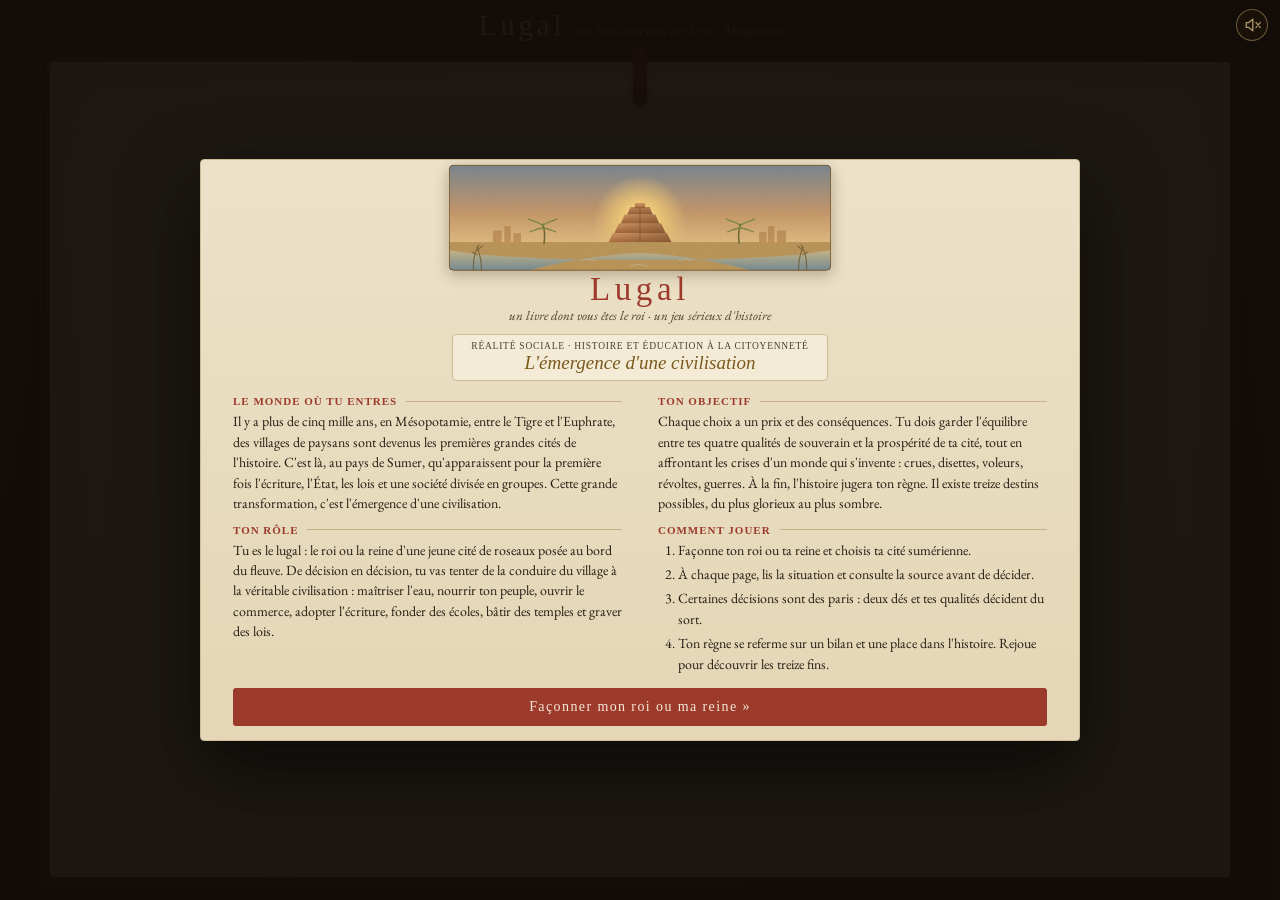
==== commit 62d2bd92: "Lugal - Test" ====
--- a/index.html
+++ b/index.html
@@ -1,44 +1,1298 @@
-<!DOCTYPE html>
+<!doctype html>
 <html lang="fr">
 <head>
 <meta charset="utf-8">
 <meta name="viewport" content="width=device-width, initial-scale=1">
-<title>Demokratia : gouverner Athènes au nom du peuple</title>
-<meta name="description" content="Jeu sérieux d'histoire en bande dessinée : dirige Athènes au 5e siècle av. J.-C. et fais naître la démocratie par tes décisions.">
+<title>Lugal · un livre dont vous êtes le roi</title>
 <link rel="preconnect" href="https://fonts.googleapis.com">
 <link rel="preconnect" href="https://fonts.gstatic.com" crossorigin>
-<link href="https://fonts.googleapis.com/css2?family=Cinzel:wght@500;600;700&display=swap" rel="stylesheet">
-<link rel="stylesheet" href="assets/css/stratege.css">
+<link href="https://fonts.googleapis.com/css2?family=IM+Fell+English:ital@0;1&family=IM+Fell+English+SC&family=EB+Garamond:ital,wght@0,400;0,500;1,400&display=swap" rel="stylesheet">
+<style>
+:root{
+  --paper:#ece2c8;--paper-2:#e4d6b6;--paper-edge:#cbbd97;
+  --ink:#241d12;--ink-soft:#4a3f2c;--rubric:#9c3a2c;
+  --cover-1:#5a3a22;--cover-2:#3a2413;--cover-3:#241608;
+  --clay-1:#caa869;--clay-2:#b68d4c;--clay-edge:#8a6633;--clay-ink:#33240f;--ochre:#9c5a22;
+  --desk:#1f1813;--rule:#bca884;--pos:#3c6b3a;--neg:#9c3a2c;
+}
+*{box-sizing:border-box}
+html,body{margin:0;height:100%;overflow:hidden}
+body{font-family:"EB Garamond",Georgia,serif;color:var(--ink);
+  background:radial-gradient(140% 100% at 50% -20%,#33291f 0%,var(--desk) 70%,#150f0a 100%);
+  display:flex;flex-direction:column;padding:9px 14px 13px}
+.topbar{flex:0 0 auto;display:flex;align-items:baseline;justify-content:center;gap:13px;padding-bottom:5px;flex-wrap:wrap}
+.soundtgl{position:fixed;top:9px;right:12px;z-index:50;width:32px;height:32px;display:grid;place-items:center;border:1px solid rgba(210,180,120,.45);border-radius:50%;background:rgba(30,21,11,.72);color:#b09a68;cursor:pointer;padding:0;transition:color .25s,border-color .25s,background .25s;backdrop-filter:blur(2px)}
+.soundtgl:hover{color:#c2ad8d;border-color:rgba(210,180,120,.7)}
+.soundtgl.on{color:#e7c66a;border-color:rgba(231,198,106,.65);background:rgba(231,198,106,.12)}
+.soundtgl svg{width:18px;height:18px}
+.topbar b{font-family:"IM Fell English SC",serif;font-size:29px;letter-spacing:.13em;color:#eed9a8;font-weight:400}
+.topbar span{font-style:italic;font-size:13px;color:#c2ad8d}
+.progress{font-family:"IM Fell English SC",serif;font-size:11px;letter-spacing:.05em;color:#b39a72;white-space:nowrap;font-style:normal}
+.stage{flex:1 1 auto;min-height:0;display:grid;grid-template-columns:1fr;margin-top:5px}
+
+/* ---------- LE LIVRE OUVERT (deux pages) ---------- */
+.book{height:100%;min-height:0;width:100%;max-width:1200px;margin:0 auto;display:flex;padding:10px;border-radius:7px;position:relative;
+  background:linear-gradient(135deg,var(--cover-1),var(--cover-2) 58%,var(--cover-3));
+  box-shadow:0 20px 54px rgba(0,0,0,.6),inset 0 0 0 2px rgba(255,220,170,.09),inset 0 0 0 7px rgba(0,0,0,.28),inset 0 0 24px rgba(0,0,0,.4)}
+.pages{flex:1;min-height:0;display:grid;grid-template-columns:1fr 1fr;position:relative;border-radius:3px;overflow:hidden;
+  background:linear-gradient(180deg,var(--paper),var(--paper-2));box-shadow:inset 0 0 44px rgba(120,90,50,.2)}
+.pages::after{content:"";position:absolute;inset:0;pointer-events:none;z-index:4;
+  background:radial-gradient(120% 80% at 50% 50%,transparent 60%,rgba(80,55,25,.14) 100%)}
+.spine{position:absolute;top:0;bottom:0;left:50%;width:40px;transform:translateX(-50%);z-index:3;pointer-events:none;
+  background:linear-gradient(90deg,rgba(90,62,30,0),rgba(90,62,30,.16) 38%,rgba(55,36,16,.42) 50%,rgba(90,62,30,.16) 62%,rgba(90,62,30,0))}
+.ribbon{position:absolute;top:-5px;left:50%;transform:translateX(-50%);width:14px;height:54px;z-index:6;background:linear-gradient(180deg,#a83e2e,#7d2c20);box-shadow:0 4px 7px rgba(0,0,0,.35)}
+.ribbon::after{content:"";position:absolute;bottom:-8px;left:0;border-left:7.5px solid transparent;border-right:7.5px solid transparent;border-top:8px solid #7d2c20}
+.leaf{min-height:0;overflow:hidden;display:flex;flex-direction:column;padding:12px 22px 8px;position:relative;z-index:2}
+.leaf-l{box-shadow:inset -22px 0 28px -22px rgba(70,46,18,.5)}
+.leaf-r{box-shadow:inset 22px 0 28px -22px rgba(70,46,18,.5)}
+.leaf-full{grid-column:1/-1;align-items:center;justify-content:center;text-align:center;padding:20px 7%;overflow:auto}
+.rhead{flex:0 0 auto;display:flex;justify-content:space-between;align-items:baseline;gap:8px;
+  font-family:"IM Fell English SC",serif;font-size:9.5px;letter-spacing:.15em;text-transform:uppercase;color:var(--ink-soft);
+  padding-bottom:5px;border-bottom:1px solid var(--rule);margin-bottom:9px}
+.rhead .rno{font-family:"IM Fell English",serif;font-style:italic;font-size:17px;color:var(--rubric);letter-spacing:0;text-transform:none}
+.folio-no{flex:0 0 auto;margin-top:auto;padding-top:8px;font-family:"IM Fell English",serif;font-style:italic;font-size:12px;color:var(--ink-soft);text-align:center;opacity:.8}
+
+/* page de gauche : le récit, un feuillet à la fois (feuilletable) */
+.story{flex:1 1 auto;min-height:0;overflow:hidden;padding-right:4px}
+.para{margin:0 0 15px}
+.para:last-child{margin-bottom:0}
+.para .pf{font-family:"IM Fell English SC",serif;font-size:9.5px;letter-spacing:.11em;text-transform:uppercase;color:var(--rubric);display:block;margin-bottom:8px;padding-bottom:5px;border-bottom:1px dotted var(--rule)}
+.para .pt{font-size:17.5px;line-height:1.62;text-align:justify;hyphens:auto;color:var(--ink)}
+.para.past .pt{color:#8a7c60}
+.para.past .pf{color:#b29a6a;border-bottom-color:rgba(120,90,45,.18)}
+.para.past .pt em{color:#8a7656}
+.para.cur .pt{color:var(--ink)}
+.para .pt p{margin:0 0 10px}
+.para .pt p:last-child{margin-bottom:0}
+.para.lead .pt p:first-child::first-letter{font-family:"IM Fell English",serif;font-size:3em;line-height:.76;float:left;padding:7px 10px 0 0;color:var(--rubric)}
+.para .pt em{font-style:italic;color:#5a4a30}
+.leafnav{flex:0 0 auto;display:flex;align-items:center;justify-content:space-between;gap:6px;margin-top:9px;padding-top:8px;border-top:1px solid var(--rule)}
+.leafnav button{font-family:"IM Fell English SC",serif;font-size:9.5px;letter-spacing:.05em;background:rgba(120,96,52,.1);border:1px solid var(--rule);color:var(--ink-soft);padding:5px 10px;border-radius:3px;cursor:pointer;white-space:nowrap}
+.leafnav button:hover:not(:disabled){background:rgba(120,96,52,.2)}
+.leafnav button:disabled{opacity:.3;cursor:not-allowed}
+.leafnav button.back{color:#f6e7d8;background:var(--rubric);border-color:var(--rubric)}
+.leafnav .pos{font-family:"IM Fell English",serif;font-style:italic;font-size:11px;color:var(--ink-soft);white-space:nowrap}
+
+/* page de droite : document, question, choix, poursuite */
+.dec{flex:1 1 auto;min-height:0;overflow:hidden;display:flex;flex-direction:column;padding-right:4px}
+.srczone{flex:0 1 auto;min-height:0;overflow:auto;display:flex;flex-direction:column;margin-bottom:2px}
+.consult-row{flex:0 0 auto;display:flex;align-items:center;gap:9px;margin-bottom:6px;flex-wrap:wrap}
+.consult-btn{font-family:"IM Fell English SC",serif;letter-spacing:.06em;font-size:12px;background:#3f3120;color:#efe2c8;border:1px solid #5a4427;padding:7px 14px;border-radius:3px;cursor:pointer;display:inline-flex;align-items:center;gap:7px}
+.consult-btn:hover{background:#33271a}
+.consult-btn svg{width:13px;height:13px}
+.consult-hint{font-family:"IM Fell English",serif;font-style:italic;font-size:13px;color:#8a7350}
+.consult-done{font-family:"IM Fell English SC",serif;font-size:10px;letter-spacing:.05em;color:#3c6b3a}
+.source-wrap{display:none;margin-bottom:5px}
+.plate{border:1px solid var(--clay-edge);border-radius:3px;background:linear-gradient(180deg,#f2ead4,#e7dbbb);padding:11px 15px}
+.plate-h{font-family:"IM Fell English SC",serif;font-size:11px;letter-spacing:.1em;text-transform:uppercase;color:var(--ink-soft);display:flex;justify-content:space-between;align-items:center;gap:8px;margin-bottom:5px}
+.plate-kind{font-family:"EB Garamond",serif;font-style:italic;font-size:11px;color:#7a6a4a;text-transform:none;letter-spacing:0;white-space:nowrap}
+.illus{border:1px solid var(--clay-edge);border-radius:2px;background:#efe5c8;padding:4px;display:flex;justify-content:center}
+.illus svg{width:100%;height:auto;max-height:64px;display:block}
+.scroll{font-family:"EB Garamond",serif;font-size:17.5px;line-height:1.6;color:#33271a;padding:1px 4px 1px 11px;border-left:2px solid rgba(120,90,45,.32)}
+.scroll p{margin:0 0 8px;font-style:italic;color:#4b3b23}
+.scroll p:last-child{margin-bottom:0}
+.plate-read{margin-top:7px;padding:6px 10px 4px;border-top:1px solid var(--rule);background:rgba(120,96,52,.07);border-radius:0 0 3px 3px}
+.plate-read-h{font-family:"IM Fell English SC",serif;font-size:10.5px;letter-spacing:.14em;text-transform:uppercase;color:#9a6a3a;margin-bottom:5px}
+.plate .art{font-size:16.5px;line-height:1.55;margin:0 0 5px;padding:1px 4px;border-radius:2px;color:#3a2f1f;transition:background .15s,opacity .15s}
+.plate .art:last-child{margin-bottom:0}
+.plate .art b{color:var(--rubric);font-family:"IM Fell English",serif}
+.plate .art.hl{background:rgba(156,58,44,.16);box-shadow:inset 3px 0 0 var(--rubric)}
+.plate .art.dim{opacity:.32}
+.plate .cite{margin-top:5px;padding-top:4px;font-family:"IM Fell English",serif;font-style:italic;font-size:10px;color:var(--ink-soft);border-top:1px dotted var(--rule)}
+.plate .cite a{color:var(--rubric);text-decoration:underline;text-underline-offset:2px}
+.illus.photo{padding:0;border:none;background:none;position:relative;cursor:zoom-in;justify-content:stretch}
+.illus.photo .pf-img{width:100%;max-height:300px;object-fit:contain;display:block;border:1px solid var(--clay-edge);border-radius:3px;background:#e7dbbb}
+.illus.photo .pf-svg{display:none}
+.illus.photo.noimg{cursor:default}
+.illus.photo.noimg .pf-img{display:none}
+.illus.photo.noimg .pf-svg{display:block;width:100%;border:1px solid var(--clay-edge);border-radius:3px;background:#efe5c8;padding:4px}
+.illus.photo.noimg .pf-svg svg{width:100%;height:auto;max-height:230px}
+.pf-zoomhint{position:absolute;right:7px;bottom:7px;font-family:"IM Fell English SC",serif;font-size:8.5px;letter-spacing:.08em;text-transform:uppercase;color:#f3e7cd;background:rgba(30,20,10,.62);padding:3px 8px;border-radius:3px;pointer-events:none}
+.illus.photo.noimg .pf-zoomhint{display:none}
+.photo-zoom{max-width:min(1040px,95vw);text-align:center}
+.photo-zoom img{max-width:100%;max-height:78vh;border-radius:4px;border:1px solid var(--paper-edge)}
+.pz-cap{font-style:italic;font-size:12px;color:var(--ink-soft);margin:10px 0 0;line-height:1.4}
+.readlock{flex:0 0 auto;display:none;align-items:center;gap:9px;margin-bottom:5px;padding:4px 10px;border-radius:3px;background:rgba(120,96,52,.1);border:1px dashed var(--rule)}
+.readlock .rl-txt{font-family:"IM Fell English",serif;font-style:italic;font-size:12px;color:var(--ink-soft);white-space:nowrap}
+.readlock .rl-num{font-family:"IM Fell English",serif;color:var(--rubric);font-style:normal}
+.readlock .rl-bar{flex:1;height:5px;background:rgba(120,96,52,.18);border-radius:3px;overflow:hidden}
+.readlock .rl-bar i{display:block;height:100%;width:0;background:var(--rubric);transition:width 1s linear}
+.consigne{flex:0 0 auto;font-family:"IM Fell English",serif;font-style:italic;font-size:17.5px;line-height:1.32;color:var(--rubric);margin:0 0 7px;padding-bottom:6px;border-bottom:1px solid var(--rule)}
+.locknote{flex:0 0 auto;font-family:"IM Fell English",serif;font-style:italic;font-size:13px;color:#8a6a44;margin:2px 0 4px}
+.renvois{flex:0 0 auto;border-top:1px solid var(--rule);padding-top:4px;margin-top:5px}
+.renvoi{display:flex;gap:9px;align-items:flex-start;justify-content:space-between;width:100%;text-align:left;background:none;border:none;padding:5px 4px;font-family:"EB Garamond",serif;font-size:16.5px;color:var(--ink);cursor:pointer;transition:background .12s;border-radius:2px;border-bottom:1px dotted rgba(120,90,45,.3)}
+.renvoi:last-child{border-bottom:none}
+.renvoi:hover:not(:disabled){background:rgba(156,58,44,.07)}
+.renvoi:focus-visible{outline:2px solid var(--rubric);outline-offset:1px}
+.renvoi .lt{display:flex;flex-direction:column;gap:4px;align-items:flex-start;flex:1;min-width:0}
+.renvoi .go{font-family:"IM Fell English",serif;font-style:italic;color:var(--rubric);font-size:15px;white-space:nowrap;padding-top:2px}
+.renvoi:disabled{cursor:not-allowed;opacity:.6}
+.renvoi.burned{opacity:.45}.renvoi.burned .go{color:#b04a3a}
+.renvoi.chosen{background:rgba(58,90,40,.1);opacity:1}
+.renvoi.faded{opacity:.35}
+.renvoi .jdd{font-family:"IM Fell English SC",serif;font-size:10px;letter-spacing:.04em;color:var(--rubric);text-transform:uppercase}
+.ebs{display:flex;flex-wrap:wrap;gap:5px;align-items:center}
+.eb{display:inline-flex;align-items:center;font-family:"IM Fell English SC",serif;font-size:10.5px;line-height:1.25;letter-spacing:.02em;padding:2px 7px;border-radius:2px;white-space:nowrap}
+.eb.pos{color:#2e4a2e;background:rgba(58,90,40,.14);border:1px solid rgba(58,90,40,.32)}
+.eb.neg{color:#8a2e22;background:rgba(156,58,44,.12);border:1px solid rgba(156,58,44,.3)}
+.eb.pari{color:#7a4a1e;background:rgba(156,90,34,.15);border:1px solid rgba(156,90,34,.4)}
+.eb.law{color:#2e4a2e;background:rgba(58,74,58,.12);border:1px solid rgba(58,74,58,.3)}
+.eb.law.none{color:#6a4a1e;background:rgba(156,90,34,.1);border-color:rgba(156,90,34,.3)}
+.eb.dim{opacity:.55}
+.dice-zone{flex:0 0 auto;min-height:0;margin-top:6px;border:1px solid var(--paper-edge);border-radius:3px;background:repeating-linear-gradient(135deg,rgba(120,96,52,.05) 0 6px,transparent 6px 12px),var(--paper-2);display:none;align-items:stretch;padding:8px 12px}
+.dice-zone.show{display:flex}
+.dz-live{display:flex;flex-direction:column;gap:7px;width:100%}
+.dz-explain{font-family:"EB Garamond",serif;font-size:13px;line-height:1.42;color:var(--ink)}
+.dz-rule{margin-bottom:3px}
+.dz-calc b,.dz-rule b{color:var(--rubric);font-weight:600}
+.dz-roll{display:flex;align-items:center;gap:10px}
+.die{width:34px;height:34px;border:1.7px solid var(--ink);border-radius:6px;background:var(--paper);display:grid;grid-template-columns:repeat(3,1fr);grid-template-rows:repeat(3,1fr);padding:4px;gap:1px;place-items:center;box-shadow:0 1px 2px rgba(60,40,15,.25)}
+.die .pip{width:5px;height:5px;border-radius:50%;background:transparent}
+.die .pip.on{background:var(--ink)}
+.die.tumbling{animation:tumble .16s linear infinite}
+.die.settle{animation:settle .34s ease}
+@keyframes tumble{0%{transform:rotate(-13deg) scale(.9)}50%{transform:rotate(11deg) scale(1.09)}100%{transform:rotate(-13deg) scale(.9)}}
+@keyframes settle{0%{transform:scale(1.2)}55%{transform:scale(.93)}100%{transform:scale(1)}}
+.btn-ink{font-family:"IM Fell English SC",serif;letter-spacing:.07em;font-size:11px;background:var(--ink);color:var(--paper);border:none;padding:7px 13px;border-radius:3px;cursor:pointer;white-space:nowrap}
+.btn-ink:hover{background:#000}.btn-ink:disabled{opacity:.5}
+.poursuite{flex:0 0 auto;align-self:flex-start;margin-top:8px;font-family:"IM Fell English SC",serif;letter-spacing:.06em;font-size:12px;background:var(--rubric);color:#f6e7d8;border:none;padding:8px 20px;border-radius:3px;cursor:pointer;display:none;align-items:center;gap:8px}
+.poursuite.show{display:inline-flex}
+.poursuite:hover{filter:brightness(1.08)}
+
+/* fin, épilogue */
+.fin-wrap{max-width:560px;width:100%;display:flex;flex-direction:column;align-items:center;color:var(--ink)}
+.fin-kicker{font-family:"IM Fell English SC",serif;font-size:10px;letter-spacing:.22em;text-transform:uppercase;color:#9a8050;margin-bottom:7px}
+.fin-title{font-family:"IM Fell English",serif;font-style:italic;font-size:30px;line-height:1.08;margin:0;color:var(--rubric)}
+.fin-orn{width:8px;height:8px;transform:rotate(45deg);margin:13px 0;opacity:.55;background:#b08a3e}
+.fin-prose{font-family:"EB Garamond",serif;font-size:15.5px;line-height:1.62;max-width:50ch;margin:0 0 14px;color:#2b2316}
+.fin-duree{font-family:"IM Fell English",serif;font-style:italic;font-size:13px;color:#7a6a4a;margin:0 0 16px}
+.bgrid{display:grid;grid-template-columns:repeat(3,1fr);gap:10px;width:100%;max-width:470px;margin:0 0 16px}
+.bcell{border:1px solid var(--paper-edge);border-top:2px solid #c9b079;border-radius:5px;padding:9px 6px 8px;background:rgba(255,253,247,.6);display:flex;flex-direction:column;align-items:center;gap:2px;box-shadow:0 2px 6px rgba(70,50,20,.06)}
+.bcell .bk{font-family:"IM Fell English SC",serif;font-size:8.5px;letter-spacing:.08em;color:#6a5328;text-transform:uppercase}
+.bcell .bv{font-family:"IM Fell English",serif;font-size:26px;color:#42300f;line-height:1.02}
+.bcell .bd{font-family:"IM Fell English",serif;font-style:italic;font-size:10.5px;color:#8a6a44}
+.bmarques{flex:0 0 auto;display:block;margin:0}
+.bmarques .bm-h{display:block;font-family:"IM Fell English SC",serif;font-size:9.5px;letter-spacing:.14em;text-transform:uppercase;color:#9a8050;margin-bottom:3px}
+.bm-line{font-family:"EB Garamond",serif;font-style:italic;font-size:13px;line-height:1.42;color:var(--ink);margin:0}
+.restart{display:inline-flex;align-items:center;gap:10px;padding:11px 24px;border:none;border-radius:4px;background:var(--rubric);color:#f6e7d8;font-family:"IM Fell English SC",serif;font-size:12px;letter-spacing:.13em;text-transform:uppercase;cursor:pointer;box-shadow:0 4px 12px rgba(124,44,32,.28)}
+.restart:hover{filter:brightness(1.06)}
+.restart svg{width:17px;height:17px}
+.fin-wrap.chute .fin-title{color:#7e3a2d}
+.fin-wrap.chute .fin-orn{background:#7e3a2d}
+.fin-wrap.chute .fin-kicker{color:#9a6a58}
+.fin-wrap.chute .bcell{border-top-color:#b98a78}
+.fin-wrap.chute .restart{background:#6f4438;box-shadow:0 4px 12px rgba(60,30,22,.3)}
+.leaf.bilan{overflow:hidden}body.finstate .sheet-drawer{display:none}.bj-cols{display:grid;grid-template-columns:1fr 1fr;gap:18px;flex:0 1 auto;min-height:0;overflow:hidden}.bj-sect{display:flex;flex-direction:column;min-height:0}.fin-wrap.bl{max-width:none;margin-top:2px}.fin-wrap.bl .fin-title{font-size:23px}.fin-wrap.bl .fin-prose{font-size:13.5px;line-height:1.52;margin-bottom:11px}.fin-wrap.bl .fin-duree{margin-bottom:13px}.fin-wrap.bl .bgrid{grid-template-columns:repeat(2,1fr);max-width:none;gap:8px;margin-bottom:0}.fin-wrap.bl .bcell{padding:7px 5px 6px}.fin-wrap.bl .bcell .bv{font-size:22px}.bilan-juge{flex:1 1 auto;min-height:0;display:flex;flex-direction:column;gap:11px;padding-top:4px}.bj-h{display:block;flex:0 0 auto;font-family:"IM Fell English SC",serif;font-size:10px;letter-spacing:.12em;text-transform:uppercase;color:#5f7a3a;margin-bottom:5px;padding-bottom:3px;border-bottom:1px solid rgba(95,122,58,.3)}.bj-risque .bj-h{color:#9c4a36;border-bottom-color:rgba(156,74,54,.3)}.bj-list{list-style:none;margin:0;padding:0 5px 0 0;flex:1 1 auto;min-height:0;overflow-y:auto;overflow-x:hidden;display:flex;flex-direction:column;gap:5px}.bj-list::-webkit-scrollbar{width:5px}.bj-list::-webkit-scrollbar-thumb{background:rgba(120,90,45,.32);border-radius:3px}.bj-list li{font-family:"EB Garamond",serif;font-size:12.5px;line-height:1.32;color:var(--ink);padding-left:16px;position:relative}.bj-list li::before{content:"";position:absolute;left:2px;top:6px;width:6px;height:6px;border-radius:50%;background:#6a8a3e}.bj-risque .bj-list li::before{background:#b1503a;border-radius:0;transform:rotate(45deg)}.bj-list li.vide{font-style:italic;color:#9a8a6a;padding-left:0}.bj-list li.vide::before{display:none}.bilan-juge .bmarques{flex:0 0 auto;margin:0}.bilan-juge .bmarques .bm-h{align-self:flex-start}.bilan-actions{flex:0 0 auto}.bilan-juge .restart{align-self:center;margin-top:auto}
+
+/* pop-up impact */
+.modal{position:fixed;inset:0;background:rgba(20,16,12,.72);display:none;align-items:center;justify-content:center;padding:18px;z-index:40}
+.modal.show{display:flex}
+.modal-card{width:min(440px,100%);background:linear-gradient(180deg,var(--paper),var(--paper-2));border:1px solid var(--paper-edge);border-radius:4px;padding:20px 24px;box-shadow:0 30px 80px rgba(0,0,0,.6);position:relative}
+.modal-card::before{content:"";position:absolute;inset:6px;border:1px solid rgba(90,70,40,.25);pointer-events:none}
+.modal-k{font-family:"IM Fell English SC",serif;font-size:10px;letter-spacing:.14em;text-transform:uppercase;color:var(--ink-soft);text-align:center}
+.modal-title{font-family:"IM Fell English",serif;font-style:italic;font-size:20px;color:var(--rubric);text-align:center;margin:2px 0 10px;line-height:1.15}
+.modal-body{font-size:14.5px;line-height:1.55;color:var(--ink);text-align:justify}
+.modal-eff{display:flex;gap:6px;flex-wrap:wrap;justify-content:center;margin:12px 0 4px}
+.modal-btn{display:block;width:100%;margin-top:14px;padding:11px;border:none;border-radius:3px;background:var(--ink);color:#f6e7d8;font-family:"IM Fell English SC",serif;font-size:13px;letter-spacing:.08em;cursor:pointer}
+.modal-btn:hover{background:#000}
+.modal-card.wide{width:min(720px,94vw);max-height:92vh;overflow:auto;padding:20px 26px}
+.srcmodal .modal-k{margin-bottom:10px}
+.srcmodal .illus svg{max-height:240px}
+.src-foot{display:flex;align-items:center;justify-content:space-between;gap:12px;margin-top:14px;padding-top:11px;border-top:1px solid rgba(90,70,40,.3)}
+.src-timer{font-family:"IM Fell English",serif;font-style:italic;font-size:12.5px;color:#8a6a44}
+.src-timer b{font-style:normal;color:var(--rubric)}
+.src-foot .modal-btn{width:auto;margin-top:0;padding:9px 18px;font-size:12px;white-space:nowrap}
+.modal-verdict{text-align:center;font-family:"IM Fell English",serif;font-style:italic;font-size:13px;margin-bottom:6px}
+.modal-verdict.ok{color:#3c6b3a}.modal-verdict.no{color:var(--rubric)}
+
+/* ---------- TABLETTE (qualités utiles) ---------- */
+.sheet-drawer{position:fixed;top:0;right:0;height:100vh;width:min(380px,88vw);transform:translateX(100%);transition:transform .4s cubic-bezier(.33,0,.2,1);z-index:36;will-change:transform}
+.sheet-drawer.open{transform:none}
+body:not(.playing) .sheet-drawer{display:none}
+.sheet-tab{position:absolute;left:-48px;top:50%;transform:translateY(-50%);width:48px;padding:15px 0 13px;display:flex;flex-direction:column;align-items:center;gap:10px;cursor:pointer;color:#f3e7cd;background:linear-gradient(180deg,#5c4628,#43311c);border:1px solid #5c4628;border-right:none;border-radius:9px 0 0 9px;box-shadow:-4px 2px 10px rgba(40,26,10,.34);transition:color .2s}
+.sheet-tab:hover{color:#fff}
+.st-bust{width:23px;height:23px;flex:0 0 auto}
+.st-lbl{writing-mode:vertical-rl;text-orientation:mixed;font-family:"IM Fell English SC",serif;font-size:11.5px;letter-spacing:.13em;text-transform:uppercase}
+.st-chev{width:12px;height:16px;flex:0 0 auto;opacity:.8;transition:transform .35s}
+.sheet-drawer.open .st-chev{transform:rotate(180deg)}
+.sheet-tab.pulse{animation:tabpulse .85s ease 3}
+@keyframes tabpulse{0%,100%{box-shadow:-4px 2px 10px rgba(40,26,10,.34);color:#f3e7cd}50%{box-shadow:-4px 2px 10px rgba(40,26,10,.34),0 0 16px 4px rgba(231,198,106,.92);color:#fff4dc}}
+.tablet{height:100%;min-height:0;overflow:auto;display:flex;flex-direction:column;
+  background:linear-gradient(165deg,var(--clay-1),var(--clay-2));border:none;border-left:2px solid #5c4628;border-radius:0;padding:14px 18px;color:var(--clay-ink);
+  box-shadow:-18px 0 50px rgba(0,0,0,.5),inset 0 1px 0 rgba(255,245,220,.35),inset 0 0 40px rgba(80,50,15,.18);position:relative}
+.wedge{flex:0 0 auto;height:8px;display:flex;gap:5px;justify-content:center;opacity:.45;margin-bottom:4px}
+.wedge i{width:0;height:0;border-left:4px solid transparent;border-right:4px solid transparent;border-top:7px solid var(--clay-edge)}
+.t-head{flex:0 0 auto;display:flex;align-items:center;gap:10px;margin-bottom:4px}
+.t-emblem{width:38px;height:38px;border-radius:50%;border:1.6px solid var(--clay-edge);background:rgba(255,245,220,.18);display:grid;place-items:center;flex:0 0 auto;box-shadow:inset 0 0 8px rgba(80,50,15,.3)}
+.t-emblem svg{width:26px;height:26px}
+.t-name{font-family:"IM Fell English",serif;font-size:18px;line-height:1.05;color:var(--clay-ink)}
+.t-name span{display:block;font-style:italic;font-size:11px;color:#5f421e}
+.signet{flex:0 0 auto;align-self:flex-start;display:inline-block;font-family:"IM Fell English SC",serif;font-size:9px;letter-spacing:.13em;text-transform:uppercase;color:#f3e7cd;background:linear-gradient(180deg,#5c4628,#43311c);padding:5px 14px 6px;border-radius:0 0 5px 5px;border:1px solid #5c4628;border-top:none;box-shadow:0 2px 4px rgba(40,26,10,.26),inset 0 1px 0 rgba(255,240,210,.16);margin:-10px 0 10px 14px;position:relative}.signet::after{content:"";position:absolute;left:50%;bottom:-5px;transform:translateX(-50%);width:0;height:0;border-left:4px solid transparent;border-right:4px solid transparent;border-top:5px solid #43311c}.signet.sg-decision{background:linear-gradient(180deg,#a3402d,#7c2e21);border-color:#a3402d}.signet.sg-decision::after{border-top-color:#7c2e21}.signet.sg-stats{background:linear-gradient(180deg,#5b6638,#414c27);border-color:#5b6638;margin:2px 0 10px 14px}.signet.sg-stats::after{border-top-color:#414c27}
+.t-sect{flex:0 0 auto;font-family:"IM Fell English SC",serif;font-size:9.5px;letter-spacing:.11em;color:#5f421e;margin:8px 0 4px;display:flex;align-items:center;gap:8px}
+.t-sect::after{content:"";flex:1;height:1px;background:rgba(95,66,30,.45)}
+.qualites{flex:0 0 auto;display:grid;grid-template-columns:1fr 1fr;gap:7px}
+.qual{border:1.6px solid var(--clay-edge);border-radius:8px;padding:6px 8px;background:radial-gradient(circle at 30% 25%,rgba(255,245,220,.4),rgba(150,110,55,.14));display:flex;align-items:center;justify-content:space-between;transition:box-shadow .35s,transform .35s;position:relative}
+.qual.flash{box-shadow:0 0 0 3px rgba(156,90,34,.55);transform:scale(1.04);animation:qpulse .5s ease}
+.qual.flash.up{box-shadow:0 0 0 3px rgba(74,128,58,.6)}.qual.flash.down{box-shadow:0 0 0 3px rgba(156,74,54,.62)}
+.qual.chg-up,.meter.chg-up{border-color:rgba(74,128,58,.95);box-shadow:inset 0 0 0 2px rgba(74,128,58,.45)}
+.qual.chg-down,.meter.chg-down{border-color:rgba(184,74,54,.95);box-shadow:inset 0 0 0 2px rgba(184,74,54,.45)}
+@keyframes qpulse{0%{transform:scale(1)}45%{transform:scale(1.08)}100%{transform:scale(1.04)}}
+.fly{position:absolute;right:7px;top:2px;font-family:"IM Fell English",serif;font-weight:600;font-size:15px;pointer-events:none;text-shadow:0 1px 1px rgba(255,250,235,.7);animation:fly 1.15s ease-out forwards;z-index:3}
+.fly.up{color:#3f7a36}.fly.down{color:#9c4a36}
+@keyframes fly{0%{opacity:0;transform:translateY(5px) scale(.7)}18%{opacity:1}100%{opacity:0;transform:translateY(-18px) scale(1.1)}}
+.qual .l{font-family:"IM Fell English SC",serif;font-size:9px;letter-spacing:.02em;color:#5f421e;line-height:1.05}
+.qual .v{font-family:"IM Fell English",serif;font-size:23px;color:#42300f;line-height:.9}
+.meters{flex:0 0 auto;display:flex;flex-wrap:wrap;gap:8px;margin-top:7px}
+.meter{flex:1 1 44%;min-width:calc(50% - 4px);display:flex;align-items:center;gap:7px;background:rgba(255,245,220,.16);border:1px solid var(--clay-edge);border-radius:3px;padding:6px 8px;transition:box-shadow .35s,transform .35s;position:relative}.modal-unlock{display:flex;flex-direction:column;gap:6px;margin:2px 0 11px}.modal-unlock span{display:flex;align-items:center;gap:8px;font-family:"IM Fell English SC",serif;font-size:11px;letter-spacing:.04em;color:#6a5320;background:rgba(184,150,70,.14);border:1px solid rgba(150,120,50,.32);border-radius:3px;padding:7px 11px}.modal-unlock svg{width:15px;height:15px;flex:0 0 auto}
+.meter.flash{box-shadow:0 0 0 3px rgba(156,90,34,.5)}.meter.flash.up{box-shadow:0 0 0 3px rgba(74,128,58,.55)}.meter.flash.down{box-shadow:0 0 0 3px rgba(156,74,54,.58)}
+.meter svg{width:17px;height:17px;flex:0 0 auto}
+.meter .cl{font-family:"IM Fell English SC",serif;font-size:8.5px;letter-spacing:.03em;color:#5f421e;display:block;line-height:1.1}
+.meter .cv{font-family:"IM Fell English",serif;font-size:18px;color:#42300f;line-height:1}
+.registre{flex:1 1 auto;min-height:0;overflow:auto;font-family:"IM Fell English",serif;font-style:italic;font-size:11.5px;color:#543d18;line-height:1.45;border-top:1px solid rgba(95,66,30,.45);padding-top:5px;margin-top:8px}
+.registre .e{display:block;margin-bottom:2px}.registre .e.flash{animation:litreg 1.1s ease}
+@keyframes litreg{0%{color:var(--rubric)}100%{color:#543d18}}
+
+/* frontispice + répartition des points */
+.frontis{position:fixed;inset:0;background:rgba(18,13,9,.94);display:flex;align-items:center;justify-content:center;padding:14px;z-index:30}
+.fcard{width:min(840px,96vw);max-height:94vh;overflow:auto;background:linear-gradient(180deg,var(--paper),var(--paper-2));border:1px solid var(--paper-edge);border-radius:4px;padding:14px 30px 16px;box-shadow:0 30px 80px rgba(0,0,0,.6)}
+.fcard .wm{font-family:"IM Fell English SC",serif;font-size:27px;letter-spacing:.1em;color:var(--rubric);text-align:center;margin:0;line-height:1}
+.fcard .k{font-family:"IM Fell English SC",serif;font-size:10px;letter-spacing:.16em;color:var(--ink-soft);text-transform:uppercase;text-align:center;margin:1px 0 7px}
+.fcard h2{font-family:"IM Fell English",serif;font-style:italic;font-size:18px;margin:0 0 4px;color:var(--ink);text-align:center}
+.fcard p{font-size:12.5px;line-height:1.45;margin:0 0 8px;color:#2b2316;text-align:center}
+.frow{margin:0 0 6px}
+.frow2{display:flex;gap:10px;margin:0 0 6px}
+.frow2 .frow{flex:1;margin:0}
+.frow label,.flabel{font-family:"IM Fell English SC",serif;font-size:10px;letter-spacing:.08em;color:#3a2f1f;display:block;margin-bottom:4px;text-transform:uppercase}
+.frow input{width:100%;padding:8px 11px;border:1px solid var(--paper-edge);background:rgba(255,252,242,.7);font-family:"IM Fell English",serif;font-size:16px;color:var(--ink);border-radius:3px}
+.fseg{display:flex;gap:8px}
+.fseg button{flex:1;padding:8px;border:1px solid var(--paper-edge);background:rgba(255,252,242,.6);font-family:"IM Fell English",serif;font-size:15px;color:var(--ink-soft);border-radius:3px;cursor:pointer}
+.fseg button.on{background:var(--ink);color:var(--paper);border-color:var(--ink)}
+.pool{font-family:"IM Fell English SC",serif;font-size:11px;letter-spacing:.05em;text-align:center;color:var(--ink-soft);margin:1px 0 6px;text-transform:uppercase}
+.pool b{font-family:"IM Fell English",serif;font-style:italic;font-size:19px;color:var(--rubric);text-transform:none}
+.alloc{display:grid;grid-template-columns:1fr 1fr;gap:8px;margin:0 0 9px}
+.arow{border:1px solid var(--paper-edge);border-radius:5px;padding:6px 10px;background:rgba(255,252,242,.5)}
+.arow .ah{display:flex;justify-content:space-between;align-items:center;gap:10px}
+.arow .an{font-family:"IM Fell English",serif;font-style:italic;font-size:16px;color:var(--ink)}
+.arow .ad{font-size:11px;color:#5a4a30;line-height:1.28;margin-top:2px}
+.stepper{display:flex;align-items:center;gap:8px;flex:0 0 auto}
+.stepper button{width:25px;height:25px;border:1px solid var(--paper-edge);background:#efe6cf;border-radius:5px;font-size:16px;line-height:1;cursor:pointer;color:var(--ink);display:grid;place-items:center}
+.stepper button:disabled{opacity:.3;cursor:not-allowed}
+.stepper .av{font-family:"IM Fell English",serif;font-size:21px;min-width:24px;text-align:center;color:#42300f}
+.fcta{width:100%;padding:10px;border:none;border-radius:3px;background:var(--rubric);color:#f6e7d8;font-family:"IM Fell English SC",serif;font-size:13px;letter-spacing:.1em;cursor:pointer}
+.fcta:disabled{opacity:.5;cursor:not-allowed}
+.fcta:not(:disabled):hover{filter:brightness(1.07)}
+@media(max-width:900px){
+  html,body{overflow:auto;height:auto}body{min-height:100%}
+  .stage{grid-template-columns:1fr}.book{height:auto;min-height:0;max-width:none}.bj-cols{grid-template-columns:1fr;gap:13px}
+  .icols{grid-template-columns:1fr;gap:0}.alloc{grid-template-columns:1fr}.sheet-drawer{width:min(340px,92vw)}
+  .pages{grid-template-columns:1fr}.spine,.ribbon{display:none}
+  .leaf{overflow:visible}.leaf-r{border-top:1px solid var(--rule)}
+  .story,.dec,.registre{overflow:visible}
+}
+@media(prefers-reduced-motion:reduce){*{animation:none!important}}
+.citechips{display:flex;flex-wrap:wrap;gap:5px}
+.citechips button{flex:1 1 auto;min-width:30%;padding:6px 4px;border:1px solid var(--paper-edge);background:rgba(255,252,242,.6);font-family:"IM Fell English",serif;font-size:13px;color:var(--ink-soft);border-radius:3px;cursor:pointer}
+.citechips button.on{background:var(--ink);color:var(--paper);border-color:var(--ink)}
+.citenote{font-size:11.5px;color:#5a4a30;line-height:1.32;margin:0 0 8px;min-height:30px}
+.citenote .cn-note{font-style:italic}
+.citenote .cn-atout{font-family:"IM Fell English SC",serif;font-size:9.5px;letter-spacing:.05em;color:var(--rubric);white-space:nowrap}
+.fmeta{display:flex;align-items:center;justify-content:center;gap:10px;margin-top:9px}
+.fmeta button{background:none;border:none;font-family:"IM Fell English SC",serif;font-size:10.5px;letter-spacing:.06em;color:var(--ink-soft);text-decoration:underline;text-underline-offset:3px;cursor:pointer;padding:2px}
+.fmeta button:hover{color:var(--rubric)}.fmeta span{color:#9a8a6a}
+.overlay{position:fixed;inset:0;background:rgba(18,13,9,.93);display:none;align-items:center;justify-content:center;padding:18px;z-index:40}
+.overlay.show{display:flex}
+.actetrans{position:fixed;inset:0;background:rgba(16,11,7,.95);display:none;align-items:center;justify-content:center;padding:20px;z-index:60;cursor:pointer}
+.actetrans.show{display:flex;animation:atfade .5s ease}
+@keyframes atfade{from{opacity:0}to{opacity:1}}
+.at-card{width:min(620px,94vw);text-align:center;cursor:default;animation:atrise .6s cubic-bezier(.2,.7,.3,1)}
+@keyframes atrise{from{opacity:0;transform:translateY(14px)}to{opacity:1;transform:none}}
+.at-scene{margin:0 auto}
+.at-scene svg{width:100%;height:auto;display:block;border-radius:7px;box-shadow:0 14px 40px rgba(0,0,0,.55)}
+.at-rom{font-family:"IM Fell English SC",serif;font-size:13px;letter-spacing:.26em;color:#c79a5e;margin:20px 0 2px}
+.at-titre{font-family:"IM Fell English",serif;font-size:30px;color:#eed9a8;letter-spacing:.02em;margin:0}
+.at-ligne{font-family:"EB Garamond",serif;font-style:italic;font-size:16px;line-height:1.5;color:#cdb78f;max-width:480px;margin:12px auto 0}
+.at-go{margin-top:22px;font-family:"IM Fell English SC",serif;letter-spacing:.08em;font-size:13px;background:var(--rubric);color:#f6e7d8;border:none;padding:11px 26px;border-radius:3px;cursor:pointer}
+.at-go:hover{filter:brightness(1.08)}
+.ov-card{width:min(820px,100%);max-height:92vh;overflow:auto;background:linear-gradient(180deg,var(--paper),var(--paper-2));border:1px solid var(--paper-edge);border-radius:5px;padding:20px 24px 22px;box-shadow:0 30px 80px rgba(0,0,0,.6)}
+.ov-h{font-family:"IM Fell English SC",serif;font-size:20px;letter-spacing:.08em;color:var(--rubric);text-align:center}
+.ov-sub{text-align:center;font-style:italic;font-size:12.5px;color:var(--ink-soft);margin:2px 0 14px}
+.ggrid{display:grid;grid-template-columns:repeat(auto-fill,minmax(160px,1fr));gap:10px}
+.gcard{border:1px solid var(--paper-edge);border-radius:5px;padding:10px 11px;min-height:78px;display:flex;flex-direction:column;gap:5px;background:rgba(255,252,242,.5)}
+.gcard.locked{background:rgba(60,46,24,.07);border-style:dashed}
+.gcard.found{background:linear-gradient(160deg,rgba(255,250,235,.7),rgba(210,180,120,.18))}
+.gcard.trio{border-color:#b89150;box-shadow:inset 0 0 0 1px rgba(184,145,80,.5)}
+.gc-tt{font-family:"IM Fell English",serif;font-size:15px;color:var(--ink);line-height:1.1}
+.gcard.trio .gc-tt{color:#7a5a1e}
+.gc-seal{font-family:"IM Fell English SC",serif;font-size:22px;color:#b6a684}
+.gc-hint{font-style:italic;font-size:11.5px;color:#6a5a3a;line-height:1.32}
+.gcard.locked .gc-hint{color:#8a7c5e}
+.dlist{display:flex;flex-direction:column;gap:8px}
+.dcard{border:1px solid var(--paper-edge);border-radius:5px;padding:9px 12px;display:flex;flex-wrap:wrap;align-items:baseline;gap:4px 10px;background:rgba(255,252,242,.5)}
+.dcard.locked{background:rgba(60,46,24,.07);border-style:dashed}
+.dcard.found{background:linear-gradient(160deg,rgba(255,250,235,.7),rgba(210,180,120,.16))}
+.dc-n{font-family:"IM Fell English",serif;font-size:15.5px;color:var(--ink)}
+.dcard.locked .dc-n{color:#8a7c5e;font-style:italic}
+.dc-c{font-size:12px;color:#5a4a30;flex:1 1 200px}
+.dc-mark{font-family:"IM Fell English SC",serif;font-size:9px;letter-spacing:.08em;color:#5f7a3a;border:1px solid rgba(95,122,58,.4);border-radius:3px;padding:2px 6px}
+.ov-close{display:block;margin:16px auto 0;padding:8px 22px;border:1px solid var(--ink);background:var(--ink);color:var(--paper);font-family:"IM Fell English SC",serif;font-size:11px;letter-spacing:.08em;border-radius:3px;cursor:pointer}
+.decouvertes{margin-top:11px;padding:9px 12px;border:1px solid rgba(184,145,80,.45);border-radius:4px;background:rgba(184,150,70,.1);font-size:12.5px;color:#5a4a2a;line-height:1.4}
+.decouvertes .dec-h{display:block;font-family:"IM Fell English SC",serif;font-size:9.5px;letter-spacing:.1em;color:#8a6a20;text-transform:uppercase;margin-bottom:3px}
+.bilan-actions{margin-top:auto;display:flex;align-items:center;gap:14px;flex-wrap:wrap;justify-content:center}
+.bilan-actions .restart{margin:0}
+.bilan-link{background:none;border:none;font-family:"IM Fell English SC",serif;font-size:10.5px;letter-spacing:.06em;color:var(--ink-soft);text-decoration:underline;text-underline-offset:3px;cursor:pointer}
+.bilan-link:hover{color:var(--rubric)}
+.intro{position:fixed;inset:0;background:rgba(18,13,9,.95);display:flex;align-items:center;justify-content:center;padding:14px;z-index:35}
+.icard{width:min(880px,96vw);max-height:96vh;overflow:auto;background:linear-gradient(180deg,var(--paper),var(--paper-2));border:1px solid var(--paper-edge);border-radius:4px;padding:4px 32px 14px;box-shadow:0 30px 80px rgba(0,0,0,.6);text-align:center}
+.icols{display:grid;grid-template-columns:1fr 1fr;gap:0 36px;text-align:left;margin-top:2px}
+.icol{display:flex;flex-direction:column}
+.ibanner{margin:0 auto 2px;max-width:384px}.ibanner svg{border-radius:6px;box-shadow:0 4px 14px rgba(40,26,10,.28)}
+.ibanner svg{width:100%;height:auto;display:block}
+.iwm{font-family:"IM Fell English SC",serif;font-size:33px;letter-spacing:.14em;color:var(--rubric);margin:0;line-height:1}
+.isub{font-style:italic;font-size:13px;color:var(--ink-soft);margin:1px 0 9px}
+.ireal{display:inline-flex;flex-direction:column;gap:1px;border:1px solid var(--paper-edge);border-radius:4px;padding:6px 18px;margin:0 0 12px;background:rgba(255,250,235,.5)}
+.ireal-k{font-family:"IM Fell English SC",serif;font-size:9.5px;letter-spacing:.08em;color:var(--ink-soft);text-transform:uppercase}
+.ireal-t{font-family:"IM Fell English",serif;font-style:italic;font-size:19px;color:#7a5a1e}
+.isection{text-align:left;margin:0 0 10px}
+.isection h3{font-family:"IM Fell English SC",serif;font-size:11px;letter-spacing:.09em;color:var(--rubric);text-transform:uppercase;margin:0 0 4px;display:flex;align-items:center;gap:9px}
+.isection h3::after,.ist-h::after{content:"";flex:1;height:1px;background:rgba(150,110,55,.4)}
+.isection p{font-size:14px;line-height:1.46;color:var(--ink);margin:0}
+.isteps{text-align:left;margin:0 0 10px}
+.ist-h{font-family:"IM Fell English SC",serif;font-size:11px;font-weight:bold;letter-spacing:.09em;color:var(--rubric);text-transform:uppercase;margin:0 0 4px;display:flex;align-items:center;gap:9px}
+.isteps ol{margin:4px 0 0;padding-left:20px}
+.isteps li{font-size:14px;line-height:1.46;color:var(--ink);margin-bottom:4px}
+.icta{width:100%;padding:11px;border:none;border-radius:3px;background:var(--rubric);color:#f6e7d8;font-family:"IM Fell English SC",serif;font-size:14px;letter-spacing:.1em;cursor:pointer}
+.icta:hover{filter:brightness(1.07)}
+</style>
 </head>
 <body>
-  <header class="tete">
-    <h1>Demokratia</h1>
-    <div class="sous">Gouverner Athènes au nom du peuple</div>
-  </header>
-  <main class="wrap">
-    <div id="jauges"></div>
-    <div id="scene"></div>
-  </main>
-  <footer class="signature" aria-label="Conception de l'interface">
-    <div class="meandre" aria-hidden="true"></div>
-    <div class="sig-inner">
-      <img class="sig-logo"
-           src="assets/img/logo-css.png"
-           alt="Centre de services scolaire de Kamouraska–Rivière-du-Loup"
-           onerror="this.onerror=null;this.src='https://esrdl.csskamloup.gouv.qc.ca/wp-content/uploads/sites/37/2020/09/CSSKamouraska-Riviere-du-Loup_w3_couleur.png';">
-      <div class="sig-txt">
-        <span class="sig-nom">Mathieu Mercier</span>
-        <span class="sig-role">Conception et interface · Centre de services scolaire de Kamouraska–Rivière-du-Loup</span>
+<div class="topbar"><b>Lugal</b><span>un livre dont vous êtes le roi · Mésopotamie</span><span class="progress" id="progress"></span><button class="soundtgl" id="soundtgl" onclick="toggleSound()" title="Activer le son" aria-label="Son"></button></div>
+<div class="stage">
+  <section class="book"><div class="ribbon"></div><div class="pages" id="pages"></div></section>
+</div>
+<aside class="sheet-drawer" id="sheetdrawer" aria-hidden="true">
+  <button class="sheet-tab" id="sheettab" aria-label="Ouvrir la feuille du personnage">
+    <svg class="st-bust" viewBox="0 0 24 24" fill="none" stroke="currentColor" stroke-width="1.6" stroke-linecap="round" stroke-linejoin="round"><circle cx="12" cy="9.5" r="3.3"/><path d="M5.5 20q0-5 6.5-5t6.5 5"/><path d="M8.4 5.6l1.2-2.4 2.4 1.9 2.4-1.9 1.2 2.4"/></svg>
+    <span class="st-lbl" id="sheetlbl">Le roi</span>
+    <svg class="st-chev" viewBox="0 0 12 16" fill="none" stroke="currentColor" stroke-width="1.7" stroke-linecap="round" stroke-linejoin="round"><path d="M8 3 4 8l4 5"/></svg>
+  </button>
+  <div class="tablet" id="tablet"></div>
+</aside>
+
+<div class="intro" id="intro">
+  <div class="icard">
+    <div class="ibanner"><svg viewBox="0 0 600 168" xmlns="http://www.w3.org/2000/svg" preserveAspectRatio="xMidYMid meet"><defs><linearGradient id="lg-sky" x1="0" y1="0" x2="0" y2="1"><stop offset="0" stop-color="#7c8893"/><stop offset="0.45" stop-color="#c89a6c"/><stop offset="0.78" stop-color="#e7c285"/><stop offset="1" stop-color="#edce92"/></linearGradient><radialGradient id="lg-sun" cx="0.5" cy="0.5" r="0.5"><stop offset="0" stop-color="#fff3d0"/><stop offset="0.4" stop-color="#f2cb7a"/><stop offset="1" stop-color="#f2cb7a" stop-opacity="0"/></radialGradient><linearGradient id="lg-zig" x1="0" y1="0" x2="0" y2="1"><stop offset="0" stop-color="#d59c69"/><stop offset="1" stop-color="#a8693d"/></linearGradient><linearGradient id="lg-shade" x1="0" y1="0" x2="1" y2="0"><stop offset="0" stop-color="#5a3418" stop-opacity="0"/><stop offset="1" stop-color="#5a3418" stop-opacity="0.4"/></linearGradient><linearGradient id="lg-riv" x1="0" y1="0" x2="0" y2="1"><stop offset="0" stop-color="#cdbb8e"/><stop offset="1" stop-color="#6c8c9c"/></linearGradient><filter id="lg-grain"><feTurbulence type="fractalNoise" baseFrequency="0.9" numOctaves="2" stitchTiles="stitch" result="n"/><feColorMatrix in="n" type="matrix" values="0 0 0 0 0 0 0 0 0 0 0 0 0 0 0 0 0 0 0.06 0"/></filter><clipPath id="lg-frame"><rect x="2" y="2" width="596" height="164" rx="6"/></clipPath></defs><g clip-path="url(#lg-frame)"><rect width="600" height="168" fill="url(#lg-sky)"/><circle cx="300" cy="90" r="72" fill="url(#lg-sun)"/><circle cx="300" cy="90" r="19" fill="#fdeec0"/><g fill="#a9743f" opacity="0.5"><rect x="70" y="104" width="14" height="20"/><rect x="88" y="97" width="10" height="27"/><rect x="102" y="108" width="12" height="16"/><rect x="486" y="106" width="12" height="18"/><rect x="500" y="97" width="10" height="27"/><rect x="514" y="104" width="14" height="20"/></g><g><path d="M250 124h100l-8-16h-84z" fill="url(#lg-zig)"/><path d="M260 108h80l-7-15h-66z" fill="url(#lg-zig)"/><path d="M270 93h60l-6-14h-48z" fill="url(#lg-zig)"/><path d="M280 79h40l-5-12h-30z" fill="url(#lg-zig)"/><rect x="292" y="61" width="16" height="8" fill="url(#lg-zig)"/><path d="M250 124h100l-8-16h-84zM260 108h80l-7-15h-66zM270 93h60l-6-14h-48zM280 79h40l-5-12h-30z" fill="url(#lg-shade)"/><path d="M300 124V69" stroke="#7a4a26" stroke-width="2" opacity="0.45"/></g><rect x="0" y="122" width="600" height="46" fill="#c7a062"/><rect x="0" y="122" width="600" height="46" fill="#9c7a44" opacity="0.22"/><path d="M120 168 C185 150,250 141,300 139 C350 141,415 150,480 168 L600 168 L600 134 C515 150,360 150,300 150 C240 150,85 150,0 134 L0 168Z" fill="url(#lg-riv)" opacity="0.92"/><g stroke="#eef2f0" stroke-width="1" opacity="0.38" fill="none"><path d="M208 151q12 -4 24 0"/><path d="M360 151q12 -4 24 0"/><path d="M284 159q14 -4 28 0"/></g><g fill="none" stroke-linecap="round"><path d="M150 124c2 -14 1 -22 -2 -30" stroke="#6f6a36" stroke-width="2.4"/><g stroke="#7c8a44" stroke-width="2"><path d="M148 96c-8 -6 -16 -6 -22 -10M148 96c8 -6 16 -6 22 -10M148 100c-7 0 -14 4 -20 6M148 100c7 0 14 4 20 6"/></g><path d="M455 124c-2 -14 -1 -22 2 -30" stroke="#6f6a36" stroke-width="2.4"/><g stroke="#7c8a44" stroke-width="2"><path d="M457 96c-8 -6 -16 -6 -22 -10M457 96c8 -6 16 -6 22 -10M457 100c-7 0 -14 4 -20 6M457 100c7 0 14 4 20 6"/></g></g><g stroke="#6a5a30" stroke-width="1.6" fill="none" stroke-linecap="round" opacity="0.85"><path d="M40 168c-2 -22 4 -34 8 -42M52 168c1 -20 -3 -30 -7 -38M46 134l8 -6M46 142l-8 -4"/><path d="M560 168c2 -22 -4 -34 -8 -42M548 168c-1 -20 3 -30 7 -38M554 134l-8 -6M554 142l8 -4"/></g><rect width="600" height="168" filter="url(#lg-grain)"/></g><rect x="2" y="2" width="596" height="164" rx="6" fill="none" stroke="#6b4f24" stroke-width="1.4"/></svg></div>
+    <p class="iwm">Lugal</p>
+    <p class="isub">un livre dont vous êtes le roi · un jeu sérieux d'histoire</p>
+    <div class="ireal"><span class="ireal-k">Réalité sociale · Histoire et éducation à la citoyenneté</span><span class="ireal-t">L'émergence d'une civilisation</span></div>
+    <div class="icols">
+      <div class="icol">
+        <div class="isection"><h3>Le monde où tu entres</h3><p>Il y a plus de cinq mille ans, en Mésopotamie, entre le Tigre et l'Euphrate, des villages de paysans sont devenus les premières grandes cités de l'histoire. C'est là, au pays de Sumer, qu'apparaissent pour la première fois l'écriture, l'État, les lois et une société divisée en groupes. Cette grande transformation, c'est l'émergence d'une civilisation.</p></div>
+        <div class="isection"><h3>Ton rôle</h3><p>Tu es le lugal : le roi ou la reine d'une jeune cité de roseaux posée au bord du fleuve. De décision en décision, tu vas tenter de la conduire du village à la véritable civilisation : maîtriser l'eau, nourrir ton peuple, ouvrir le commerce, adopter l'écriture, fonder des écoles, bâtir des temples et graver des lois.</p></div>
       </div>
-      <a class="sig-contact" href="mailto:mmercier@csskamloup.gouv.qc.ca">
-        <svg viewBox="0 0 24 24" aria-hidden="true"><rect x="3" y="5" width="18" height="14" rx="2"/><path d="M3 7l9 6 9-6"/></svg>
-        Pour me joindre
-      </a>
+      <div class="icol">
+        <div class="isection"><h3>Ton objectif</h3><p>Chaque choix a un prix et des conséquences. Tu dois garder l'équilibre entre tes quatre qualités de souverain et la prospérité de ta cité, tout en affrontant les crises d'un monde qui s'invente : crues, disettes, voleurs, révoltes, guerres. À la fin, l'histoire jugera ton règne. Il existe treize destins possibles, du plus glorieux au plus sombre.</p></div>
+        <div class="isteps"><span class="ist-h">Comment jouer</span><ol><li>Façonne ton roi ou ta reine et choisis ta cité sumérienne.</li><li>À chaque page, lis la situation et consulte la source avant de décider.</li><li>Certaines décisions sont des paris : deux dés et tes qualités décident du sort.</li><li>Ton règne se referme sur un bilan et une place dans l'histoire. Rejoue pour découvrir les treize fins.</li></ol></div>
+      </div>
     </div>
-  </footer>
-  <button id="son-toggle" class="son-toggle" type="button" aria-pressed="false" title="Couper la musique" aria-label="Activer ou couper la musique"></button>
-  <script src="assets/js/stratege-data.js"></script>
-  <script src="assets/js/stratege-audio.js"></script>
-  <script src="assets/js/stratege.js"></script>
+    <button class="icta" id="introgo">Façonner mon roi ou ma reine »</button>
+  </div>
+</div>
+
+<div class="frontis" id="frontis" style="display:none">
+  <div class="fcard">
+    <p class="wm">Lugal</p>
+    <p class="k">L'émergence d'une civilisation</p>
+    <h2>Façonne le roi ou la reine que tu seras</h2>
+    <p>Un village de roseaux attend son souverain. Répartis tes points entre les quatre qualités du roi ou de la reine que tu incarnes : elles décideront des paris possibles, des voies qui s'ouvriront, et de la fin de ton règne.</p>
+    <div class="frow"><label>Ton titre</label><div class="fseg" id="seg"><button data-g="roi" class="on">Roi</button><button data-g="reine">Reine</button></div></div>
+    <div class="frow2"><div class="frow"><label>Ton nom</label><input id="nom" maxlength="16" value="Ur-Nammu"></div><div class="frow"><label>Ta cité</label><div class="citechips" id="citechips"></div></div></div>
+    <div class="citenote" id="citenote"></div>
+    <span class="flabel">Répartis tes points entre tes qualités</span>
+    <div class="pool" id="pool"></div>
+    <div class="alloc" id="alloc"></div>
+    <button class="fcta" id="begin" disabled>Place tous tes points pour commencer</button>
+    <div class="fmeta"><button type="button" onclick="openGalerie()">La galerie des règnes</button><span>·</span><button type="button" onclick="openDistinctions()">Les distinctions</button></div>
+  </div>
+</div>
+
+<div class="overlay" id="overlay"></div>
+
+<div class="modal" id="modal"></div>
+<div class="actetrans" id="actetrans" aria-hidden="true"></div>
+<audio id="ambiance" loop preload="auto"><source src="ambiance.mp3" type="audio/mpeg"></audio>
+
+<script>
+const READ_LOCK=4;
+const EMBLEME=`<svg viewBox="0 0 40 40" fill="none" stroke="#5e451f" stroke-width="1.5" stroke-linecap="round" stroke-linejoin="round"><path d="M12 34q-4-18 8-22"/><circle cx="22" cy="14" r="7"/><path d="M15 9l3-6 3 5 3-6 3 6 3-5 3 6"/><path d="M19 17q3 3 7 1"/></svg>`;
+const ICO_PROSP=`<svg viewBox="0 0 20 20" fill="none" stroke="#5f421e" stroke-width="1.4"><rect x="3" y="7" width="14" height="9" rx="1.5"/><path d="M3 10h14M10 7V5"/></svg>`;
+const ICO_RAYON=`<svg viewBox="0 0 20 20" fill="none" stroke="#5f421e" stroke-width="1.4"><path d="M3 16h14l-3-4H6zM6 12l2-3h4l2 3M9 9l1-2 1 2"/></svg>`;
+const ICO_SAVOIR=`<svg viewBox="0 0 20 20" fill="none" stroke="#5f421e" stroke-width="1.4"><rect x="4" y="3" width="12" height="14" rx="1.5"/><path d="M7 7h6M7 10h6M7 13h4" stroke-width="1.1"/></svg>`;
+const ICO_TECH=`<svg viewBox="0 0 20 20" fill="none" stroke="#5f421e" stroke-width="1.4"><circle cx="10" cy="10" r="5.4"/><circle cx="10" cy="10" r="1.5"/><path d="M10 4.6v2M10 13.4v2M4.6 10h2M13.4 10h2M6.3 6.3l1.4 1.4M12.3 12.3l1.4 1.4M13.7 6.3l-1.4 1.4M7.7 12.3l-1.4 1.4" stroke-width="1.1"/></svg>`;
+const SCROLL=`<svg viewBox="0 0 16 16" fill="none" stroke="currentColor" stroke-width="1.3"><rect x="3" y="2.5" width="10" height="11" rx="1.5"/><path d="M5.5 6h5M5.5 9h5M5.5 12h3"/></svg>`;
+const RESTART_IC=`<svg viewBox="0 0 16 16" fill="none" stroke="currentColor" stroke-width="1.4"><path d="M3 8a5 5 0 1 1 1.6 3.7"/><path d="M3 5v3h3"/></svg>`;
+
+const QUALITES=["autorite","sagesse","piete","legitimite"];
+const METRES=["prosperite","rayonnement"];
+const METRES_X=["savoir","technique"];
+const ICO_MET={prosperite:ICO_PROSP,rayonnement:ICO_RAYON,savoir:ICO_SAVOIR,technique:ICO_TECH};
+const UNLOCK_MSG={savoir:"Ta cité entre dans l'âge du savoir.",technique:"Ta cité maîtrise une technique nouvelle."};
+const LAB={autorite:"Autorité",sagesse:"Sagesse",piete:"Piété",legitimite:"Légitimité",prosperite:"Prospérité",rayonnement:"Rayonnement",savoir:"Savoir",technique:"Technique"};
+const QDESC={
+  autorite:"Ta poigne et ta force de commandement. Une haute Autorité fait réussir les grands chantiers, canaux, flotte, murailles, et t'aide à imposer l'ordre.",
+  sagesse:"Ton jugement, ta maîtrise de l'écrit, de la loi et de l'administration. La Sagesse ouvre les voies du droit et fait grandir une civilisation durable.",
+  piete:"Ta faveur auprès des dieux. Une forte Piété te protège des présages funestes et donne du poids à ta justice comme à tes temples.",
+  legitimite:"L'amour et la loyauté de ton peuple. Si elle s'effondre, on te renverse ; si elle reste haute, ton règne se transmet en paix."
+};
+const SCEAUX_ORDRE=["Écriture adoptée","Temple puissant","Sans écriture","Code gravé","Loi de fer","Loi équitable","Prérogative royale","Ordalie","Alliés","Ennemis jurés","Murailles","Héritier désigné","Ordre durci"];
+const BASE=6, POOL=16, MAXADD=10;   // chaque qualité : 6 à 16
+let F=null;
+const nouvelle=()=>({nom:"Ur-Nammu",genre:"roi",cite:"Eridu",autorite:0,sagesse:0,piete:0,legitimite:0,prosperite:4,rayonnement:1,savoir:0,technique:0,sceaux:new Set(),registre:[],histoire:[],journal:[],feuillet:0,noeud:"eau",_srcTotal:0,_srcSeen:0});
+const d6=()=>1+Math.floor(Math.random()*6);
+function statsOf(e){return e.stats?e.stats:(e.stat?[e.stat]:[]);}
+function epreuveRaw(e){
+  const ks=statsOf(e);
+  let m=ks.reduce((s,k)=>s+((F[k]||0)-9),0);
+  if(e.mod)m+=Math.round(((F[e.mod]||0)-4)/2);
+  return m;
+}
+function epreuveMod(e){
+  const seuil=e.seuil||8,cap=seuil-4;
+  let m=epreuveRaw(e);
+  if(m>cap)m=cap;
+  if(m<-4)m=-4;
+  return m;
+}
+function epreuveLabel(e){return statsOf(e).map(k=>`${LAB[k]} ${F[k]}`).join(" + ")+(e.mod?` + ${LAB[e.mod]} ${F[e.mod]}`:"");}
+function pReussite(mod,seuil){let f=0;for(let a=1;a<=6;a++)for(let b=1;b<=6;b++)if(a+b+mod>=(seuil||8))f++;return Math.round(100*f/36);}
+
+const ILLUS="Illustration originale";const DOC="Document composé pour Lugal";
+const SS='fill="none" stroke="#3a2c18" stroke-width="1.5" stroke-linecap="round" stroke-linejoin="round"';
+const SRC={
+  carte:{h:"Une cité entre deux fleuves",kind:ILLUS,
+    svg:`<svg viewBox="0 0 220 132" ${SS}><g stroke="#b29a64" stroke-width="1"><path d="M10 12l12 12M26 12l12 12M178 14l10 10M194 16l10 10M10 106l12 12M188 102l10 10"/></g><path d="M40 18 C72 44,80 62,116 76 C150 88,172 104,196 120" stroke="#2f6f86" stroke-width="3"/><path d="M86 14 C100 42,104 60,118 74" stroke="#2f6f86" stroke-width="3"/><path d="M54 32 C86 54,94 72,128 86 C154 96,170 108,188 120" stroke="#5a8a5a" stroke-width="2" stroke-dasharray="2 5"/><circle cx="117" cy="76" r="5.5" fill="#9c3a2c" stroke="none"/><path d="M117 70v-9M114 64h7v5h-7" stroke="#9c3a2c"/></svg>`,
+    arts:["Entre deux fleuves court une mince bande de terres fertiles ; tout autour, le désert. En Mésopotamie, l'eau décide où une cité peut naître."]},
+  fleuves:{h:"La crue, qui féconde ou qui noie",kind:ILLUS,
+    svg:`<svg viewBox="0 0 220 132" ${SS}><path d="M72 8 C86 40,86 72,98 124" stroke="#2f6f86" stroke-width="3"/><path d="M150 8 C142 40,152 72,140 124" stroke="#2f6f86" stroke-width="3"/><g stroke="#2f6f86" stroke-width="1.4"><path d="M36 52 q8 -6 16 0 q8 6 16 0"/><path d="M36 66 q8 -6 16 0 q8 6 16 0"/><path d="M154 56 q8 -6 16 0 q8 6 16 0"/><path d="M160 72 q8 -6 16 0 q8 6 16 0"/></g><path d="M98 124 q12 -9 26 0 q12 9 20 0" stroke="#2f6f86" stroke-width="2"/></svg>`,
+    arts:["Le Tigre et l'Euphrate nourrissent la plaine, mais leur crue est imprévisible : elle féconde les champs une année, les noie la suivante. Maîtriser l'eau, c'est maîtriser la vie."]},
+  dattes:{h:"Le surplus des champs irrigués",kind:ILLUS,
+    svg:`<svg viewBox="0 0 220 132" ${SS}><path d="M110 122 C108 92,108 72,110 54" stroke-width="2.4"/><g stroke-width="1.7"><path d="M110 54 C92 44,78 46,62 38"/><path d="M110 54 C128 44,142 46,158 38"/><path d="M110 56 C96 52,84 56,68 56"/><path d="M110 56 C124 52,136 56,152 56"/><path d="M110 58 C100 62,92 68,80 72"/><path d="M110 58 C120 62,128 68,140 72"/></g><g stroke="#9c5a22" stroke-width="2"><path d="M104 60v3M116 60v3M110 64v3"/></g><g stroke="#8a7450" stroke-width="1"><path d="M18 110h184M18 118h184"/><path d="M44 104v22M86 104v22M134 104v22M176 104v22"/></g></svg>`,
+    arts:["Irriguée, la plaine donne l'orge, le blé et la datte. C'est le surplus de ces récoltes qui, pour la première fois, libère des bras pour d'autres métiers, artisans, prêtres, scribes."]},
+  calculi:{h:"Compter avant d'écrire",kind:ILLUS,
+    svg:`<svg viewBox="0 0 220 132" ${SS}><circle cx="80" cy="72" r="34"/><path d="M80 38 a34 34 0 0 1 0 68" stroke-dasharray="3 5"/><g stroke="#9c5a22"><circle cx="74" cy="66" r="3"/><circle cx="88" cy="74" r="3"/><path d="M72 84l6 -6 4 6z"/></g><g><circle cx="156" cy="48" r="7"/><path d="M150 84l16 -12 6 14z"/><rect x="150" y="92" width="18" height="11" rx="1"/></g></svg>`,
+    arts:["Avant l'écriture, on compte avec de petits jetons d'argile scellés dans une boule creuse : un jeton pour une marchandise. La comptabilité précède la lettre."]},
+  pictogrammes:{h:"La naissance de l'écriture",kind:ILLUS,
+    svg:`<svg viewBox="0 0 220 132" ${SS}><rect x="48" y="18" width="124" height="96" rx="9"/><g stroke-width="1.2"><path d="M66 40l7 4 -7 4M80 40l7 4 -7 4M94 38v10M108 40l-7 4 7 4M122 38v10"/><path d="M66 60l7 4 -7 4M80 58v10M94 60l7 4 -7 4M110 58l-7 4 7 4M124 60v8"/><path d="M66 80l7 4 -7 4M80 78v10M96 80l7 4 -7 4M110 80v8M124 78v10"/><path d="M66 98l7 4 -7 4M80 100l7 4 -7 4M96 96v10M110 100l-7 4 7 4"/></g></svg>`,
+    arts:["Du dessin au signe en forme de clou : l'écriture naît du besoin de noter des comptes, puis sert bientôt à fixer lois, récits et savoirs, et à transmettre un nom à travers les siècles."]},
+  sceau:{h:"Le sceau-cylindre, signature de l'autorité",kind:ILLUS,
+    svg:`<svg viewBox="0 0 220 132" ${SS}><rect x="42" y="44" width="26" height="56" rx="13"/><path d="M46 54h18M46 64h18M46 74h18M46 84h18M46 94h18" stroke-width="1"/><path d="M55 44v-8M55 100v8"/><rect x="92" y="50" width="102" height="46" rx="2" stroke-width="1.3"/><g stroke-width="1.2"><path d="M104 62a6 6 0 1 1 -0.1 0M122 86l6-16 6 16M142 62v22M142 62l10 6-10 6M168 60a8 8 0 0 1 0 16"/></g></svg>`,
+    arts:["Roulé sur l'argile fraîche, le sceau-cylindre imprime une frise unique : il signe contrats et ordres officiels. Posséder un sceau, c'est détenir une part de l'autorité."]},
+  animisme:{h:"L'âme des choses",kind:ILLUS,
+    svg:`<svg viewBox="0 0 220 132" ${SS}><path d="M84 122 C82 98,82 80,86 60" stroke-width="2.4"/><path d="M84 60 C70 50,60 56,48 46M84 60 C104 50,116 54,130 44M84 66 C76 72,64 72,56 68M84 66 C100 72,114 70,126 66"/><path d="M156 40 q10 8 0 16 q-10 8 0 16 q10 8 0 16" stroke="#2f6f86" stroke-width="2"/></svg>`,
+    arts:["Avant les grands dieux, les peuples prêtent une âme aux arbres, aux rivières, aux animaux. La religion accompagne l'humanité dès ses premiers villages."]},
+  ziggourat:{h:"La ziggourat, montagne des dieux",kind:ILLUS,
+    svg:`<svg viewBox="0 0 220 132" ${SS}><path d="M36 120h148"/><path d="M56 120v-22h108v22M72 98v-20h76v20M86 78v-18h48v18M98 60v-14h24v14M104 46v-8h12v8M110 38v-6"/><path d="M110 120v-22" stroke-width="1" stroke-dasharray="3 3"/><path d="M94 120l8 -22M126 120l-8 -22" stroke-width="1"/></svg>`,
+    arts:["La haute terrasse à degrés élève le temple vers le ciel : elle proclame la puissance de la cité et de ses dieux, et celle des prêtres qui la desservent."]},
+  cadastre:{h:"Borner les champs par l'écrit",kind:ILLUS,
+    svg:`<svg viewBox="0 0 220 132" ${SS}><rect x="34" y="22" width="152" height="88" rx="2"/><path d="M84 22v88M134 22v88M34 56h152M34 82h152" stroke-width="1.1"/><g stroke="#9c5a22" stroke-width="1.2"><path d="M44 34l30 12M150 36l28 -8M44 96l30 8"/></g><g stroke-width="1"><path d="M58 40v8M104 66v10M150 92v9"/></g></svg>`,
+    arts:["Fixer par écrit les limites des champs fait du registre l'arbitre des querelles : la propriété se prouve, donc se conteste devant le roi. L'écrit remplace peu à peu l'arbitraire."]},
+  hammurabi:{h:"La stèle des lois",kind:ILLUS,
+    svg:`<svg viewBox="0 0 220 132" ${SS}><path d="M84 124 V46 a26 26 0 0 1 52 0 V124 Z"/><path d="M84 62h52M84 76h52M84 90h52M84 104h52" stroke-width="1"/><g stroke="#9c3a2c" stroke-width="1"><path d="M97 36a6 6 0 0 1 26 0"/><path d="M105 32v8M115 32v8"/></g><g stroke-width="1"><path d="M90 68h12M108 68h22M90 82h22M118 82h12M90 96h10M104 96h26M90 110h26M122 110h8"/></g></svg>`,
+    arts:[
+      {id:"a229",ref:"loi du talion",txt:"qui cause une mort répond de sa propre vie : « œil pour œil »."},
+      {id:"a53",ref:"loi de restitution",txt:"qui néglige son ouvrage répare le dommage et indemnise la victime."},
+      {id:"a2",ref:"jugement par le fleuve",txt:"faute de preuve et de témoin, on s'en remet à l'épreuve du fleuve."},
+      {ref:"peine graduée",txt:"la sanction varie selon le rang de l'offenseur et de la victime."}]},
+  barque:{h:"Le fleuve, grande route de la cité",kind:ILLUS,
+    svg:`<svg viewBox="0 0 220 132" ${SS}><path d="M44 92 C70 104,150 104,176 92"/><path d="M44 92 C32 88,30 76,38 68"/><path d="M176 92 C188 88,190 76,182 68"/><path d="M52 90 C90 98,130 98,168 90" stroke-width="1"/><path d="M58 92 C92 99,128 99,162 92" stroke-width="0.8"/><path d="M110 90 V46"/><path d="M92 50 H128"/><path d="M96 50 Q110 56 124 50 L121 76 Q110 81 99 76 Z"/><path d="M104 52 V75M114 52 V75" stroke-width="0.8"/><g stroke-width="1.2"><path d="M70 88 q5 -9 10 0M84 88 q5 -9 10 0"/></g><path d="M44 92 L34 104"/><g stroke="#2f6f86" stroke-width="1.4"><path d="M22 114 q10 -6 20 0 q10 6 20 0 q10 -6 20 0 q10 6 20 0 q10 -6 20 0 q10 6 20 0 q10 -6 20 0"/><path d="M28 122 q10 -6 20 0 q10 6 20 0 q10 -6 20 0 q10 6 20 0 q10 -6 20 0 q10 6 20 0" stroke-width="1"/></g></svg>`,
+    arts:["Sur le Tigre et l'Euphrate, la barque porte le grain, le bois et la pierre. La cité qui maîtrise le transport fluvial commande la richesse de toute la région."]},
+  etendard:{h:"Les deux visages du roi",kind:ILLUS,
+    svg:`<svg viewBox="0 0 220 132" ${SS}><rect x="38" y="26" width="144" height="80" rx="2"/><path d="M38 66h144" stroke-width="1.2"/><g stroke-width="1.2"><circle cx="68" cy="46" r="5"/><circle cx="94" cy="46" r="5"/><circle cx="120" cy="46" r="5"/><path d="M62 53h12M88 53h12M114 53h12M150 40v14M158 40v14M166 40v14"/></g><g stroke-width="1.2"><path d="M60 96v-10l8 6 8 -6v10M96 86v10M96 86l8 6M118 86v10l8 -8M150 84l9 7 9 -7v10"/></g></svg>`,
+    arts:["L'étendard montre deux faces : sur l'une, le banquet et l'alliance ; sur l'autre, la guerre et les prisonniers. Le roi choisit lequel sera le sien, et en paie le prix."]},
+  ishtar:{h:"La porte qui éblouit",kind:ILLUS,
+    svg:`<svg viewBox="0 0 220 132" ${SS}><path d="M62 120V58 a48 48 0 0 1 96 0 V120"/><path d="M84 120V72 a26 26 0 0 1 52 0 V120"/><g stroke-width="1"><path d="M62 84h22M136 84h22M62 102h22M136 102h22M70 64l10 6M150 64l-10 6"/></g><g stroke-width="1.2"><path d="M98 98 q6 -8 15 -4 q9 4 13 -2M104 102l4 7M118 100l4 7"/></g></svg>`,
+    arts:["Briques vernissées, dragons et taureaux : une grande cité éblouit pour proclamer la puissance de son roi et de ses dieux. La monumentalité est un langage politique."]},
+
+  lagash:{h:"Un registre de grenier",kind:DOC,
+    doc:["Mois des moissons, troisième année du règne.","Au grenier du palais : 240 mesures d'orge reçues ; 30 versées en rations aux ouvriers du canal ; 12 portées au temple.","Reste en réserve : 198 mesures. Scellé par la main du scribe."],
+    arts:["Reconstitution d'un registre de grenier : l'État se gouverne par l'écrit. Tout ce qui entre et sort est noté, pesé, scellé, l'écriture rend l'impôt et l'administration possibles."]},
+  codeTexte:{h:"Des lois gravées dans la pierre",kind:DOC,
+    doc:["Si un homme rompt sa digue et inonde le champ d'autrui, il mesurera le grain perdu et le rendra.","Si un batelier perd par négligence la barque qu'on lui confie, il en paiera la valeur.","Que ces lois demeurent gravées, afin que le fort n'opprime pas le faible."],
+    arts:["Lois reconstituées dans l'esprit des grands codes mésopotamiens : rendre la règle visible de tous, c'est l'imposer même au puissant, et la faire survivre à son auteur."]},
+  commerce:{h:"La lettre d'un marchand",kind:DOC,
+    doc:["À mon frère, salut. La caravane est rentrée des montagnes.","J'ai troqué vingt ballots de laine contre du cuivre, du bois de cèdre et trois pierres bleues pour le temple.","Envoie de l'orge avant la crue, car les routes seront bientôt coupées."],
+    arts:["Lettre de marchand reconstituée : c'est par ces échanges lointains que la cité obtient le bois, le métal et les pierres précieuses que sa plaine ne produit pas."]},
+  gilgamesh:{h:"Le roi et l'immortalité",kind:DOC,
+    doc:["Le roi voulait ne jamais mourir.","Un vieux sage lui dit : « Tes murs tomberont, ton corps deviendra poussière.","Mais ton nom, gravé dans l'argile, lui, traversera les siècles. »"],
+    arts:["Récit composé dans l'esprit des grandes épopées mésopotamiennes : très tôt, les hommes ont cherché l'immortalité non dans la chair, mais dans la mémoire écrite."]},
+  deluge:{h:"La mémoire du déluge",kind:DOC,
+    doc:["Les dieux, dit-on, envoyèrent jadis un déluge sur la plaine.","Les eaux montèrent sept jours et sept nuits et engloutirent les cités.","Un seul homme, averti à temps, bâtit une grande barque et sauva le vivant."],
+    arts:["Récit composé d'après les vieux mythes mésopotamiens du déluge : pour ces peuples, les grandes catastrophes étaient des messages des dieux, et l'écrit servait à en garder la trace."]},
+  bronze:{h:"Le métal qui change le monde",kind:ILLUS,
+    svg:`<svg viewBox="0 0 220 132" ${SS}><path d="M40 40h34l-5 30a12 12 0 0 1 -24 0z"/><path d="M52 70l8 12" stroke-width="1.4"/><g stroke="#9c5a22" stroke-width="1.4"><path d="M56 84q3 6 0 11M62 82q3 6 0 11"/></g><rect x="42" y="104" width="40" height="14" rx="2"/><path d="M150 44l24 -8v40l-24 -8z"/><path d="M150 56h-20" stroke-width="2"/><path d="M130 56v36" stroke-width="2"/><path d="M182 96l8 -2 -2 30 -6 0z"/></svg>`,
+    arts:["Gravure originale. En fondant ensemble le cuivre et un peu d'étain venu de loin, les Mésopotamiens obtiennent le bronze, bien plus dur : outils, armes et parures changent d'échelle. C'est l'âge du bronze."]},
+  savoirTexte:{h:"Une tablette de savoir",kind:DOC,
+    doc:["Que le scribe le sache : soixante est le grand compte ; il divise le cercle et le jour.",
+"Douze lunes font l'année, et trois cent soixante jours la mesurent.",
+"Quand l'astre du soir reparaît à l'orient, qu'on note le jour, car le ciel garde son ordre."],
+    arts:["Tablette reconstituée dans l'esprit des savoirs mésopotamiens. La base soixante (nos 60 minutes et 360 degrés), le calendrier lunaire et l'observation des astres sont nés de la comptabilité et du temple."]},
+  edubbaTexte:{h:"À la maison des tablettes",kind:DOC,
+    doc:["Le maître dit à l'élève : recopie cent fois ce signe, puis cette liste de mesures.",
+"Que l'on reprenne celui qui se lève sans permission, et que l'on loue celui qui écrit droit.",
+"Ainsi se forment, d'âge en âge, les scribes qui tiennent les comptes du roi."],
+    arts:["Exercice d'école reconstitué. Dans l'edubba, la maison des tablettes, de jeunes scribes apprenaient par la copie : c'est ainsi que l'écrit et le calcul se transmettaient de génération en génération."]},
+  roue:{h:"La roue, pour le pot et le chariot",kind:ILLUS,
+    svg:`<svg viewBox="0 0 220 132" ${SS}><circle cx="72" cy="74" r="34"/><circle cx="72" cy="74" r="7"/><g stroke-width="1.4"><path d="M72 40v68M38 74h68M48 50l48 48M96 50l-48 48"/></g><path d="M118 86h66l-6 -22h-54z"/><circle cx="134" cy="98" r="10"/><circle cx="170" cy="98" r="10"/><path d="M118 70l-12 -7" stroke-width="1.4"/></svg>`,
+    arts:["Gravure originale. Née en Mésopotamie pour le tour du potier puis le chariot, la roue démultiplie la production et le transport. C'est l'une des inventions les plus fécondes de l'humanité."]},
+  jardins:{h:"Des jardins en terrasses",kind:ILLUS,
+    svg:`<svg viewBox="0 0 220 132" ${SS}><path d="M12 122h196"/><path d="M44 122V44H68V62H96V80H124V98H152V122"/><g stroke-width="1.2"><path d="M54 122V108a12 12 0 0 1 24 0v14"/><path d="M86 122V108a12 12 0 0 1 24 0v14"/><path d="M118 122V108a12 12 0 0 1 24 0v14"/></g><g stroke-width="1.2"><path d="M56 44v-7"/><ellipse cx="56" cy="28" rx="5" ry="11"/><path d="M80 62v-7"/><circle cx="76" cy="52" r="5"/><circle cx="84" cy="52" r="5"/><circle cx="80" cy="47" r="5"/><path d="M108 80v-7"/><ellipse cx="108" cy="66" rx="5" ry="11"/><path d="M140 98v-7"/><circle cx="136" cy="88" r="5"/><circle cx="144" cy="88" r="5"/><circle cx="140" cy="83" r="5"/></g><g stroke-width="1"><path d="M68 46q10 8 6 22M64 46q-2 9 2 16M72 47q4 8 1 14"/><path d="M96 64q10 8 6 22M92 64q-2 9 2 16M100 65q4 8 1 14"/><path d="M124 82q10 8 6 22M120 82q-2 9 2 16M128 83q4 8 1 14"/><path d="M152 100q9 8 6 20M148 100q-2 8 2 15"/></g><g stroke-width="1"><path d="M50 62q2 -5 4 0M88 80q2 -5 4 0M116 98q2 -5 4 0"/></g><g stroke="#2f6f86" stroke-width="1.2"><path d="M150 122q26 -3 54 0"/><path d="M160 119h30M168 116h16"/><path d="M44 98q-5 11 0 22"/></g></svg>`,
+    arts:["Gravure originale. Elle évoque la maîtrise mésopotamienne de l'irrigation poussée jusqu'au prestige. La célèbre légende des jardins suspendus est tardive et débattue : aucun texte babylonien ne les mentionne, et certains les situent à Ninive."]},
+  amargiTexte:{h:"L'édit de liberté",kind:DOC,
+    doc:["En cette année, le roi a rétabli la liberté dans le pays.",
+"Les dettes de l'orge et de l'argent sont effacées ; nul ne sera plus saisi pour elles.",
+"Que celui qui s'était vendu retourne à sa maison, et l'enfant à sa mère."],
+    arts:["Édit reconstitué dans l'esprit de l'amargi. Le mot, attesté à Lagash sous Urukagina vers 2350 av. J.-C., signifie « retour à la liberté » : ces remises de dettes comptent parmi les plus anciennes réformes sociales connues."]}
+};
+
+const STORY={
+  eau:{folio:"Acte I · les eaux",src:"fleuves",
+    texte:["Le printemps gonfle les eaux. Chaque année, la crue peut féconder tes champs ou les noyer ; tes anciens se souviennent de récoltes perdues et de familles ruinées. Maîtriser l'eau, c'est maîtriser la vie même, mais cela exige des bras et de la méthode."],
+    consigne:"Comment maîtrises-tu les eaux du fleuve ?",
+    renvois:[
+      {t:"Creuser un grand réseau de canaux par des corvées justes.",juge:"bon",epreuve:{stats:["autorite","sagesse"],seuil:9,ok:{eff:{prosperite:2,rayonnement:1,technique:2},reg:"Tes canaux verdissent la plaine.",suite:["Sur ton ordre, des équipes se relaient pour creuser un long réseau de canaux et de digues. L'eau, domptée, gagne enfin les champs qui jaunissaient de soif, et en une seule saison la plaine reverdit. Le peuple comprend que son roi sait commander jusqu'aux fleuves."],txt:"Les chantiers réussissent : l'eau coule où tu veux.",impact:"Un grand réseau d'irrigation exige de l'autorité pour mobiliser les bras et de la sagesse pour le concevoir : réussi, il fonde la prospérité de la cité."},penalite:{eff:{prosperite:1,legitimite:-1},reg:"Les canaux mal tracés s'envasent.",txt:"Faute d'organisation, les chantiers s'enlisent.",impact:"Sans autorité ni savoir-faire suffisants, de grands travaux hydrauliques échouent et gaspillent les forces de la cité."}},cible:"terre"},
+      {t:"Forcer le peuple à un réseau démesuré, sans répit.",juge:"risque",eff:{prosperite:3,legitimite:-2,technique:2},reg:"De grands canaux, mais des corvées écrasantes.",suite:["Tu fais creuser plus grand et plus vite, sans accorder le moindre répit. Le réseau qui en sort est magnifique et l'eau coule partout, mais les corvées brisent les dos et les familles maudissent tout bas le palais. La cité s'enrichit sur un lit de rancœur."],sceau:"Ordre durci",impact:"Un grand chantier enrichit la cité, mais des corvées écrasantes minent la légitimité du roi : la rancœur s'accumule.",cible:"terre"},
+      {t:"Laisser le fleuve faire et prier pour une bonne crue.",juge:"risque",eff:{piete:1},reg:"Tu t'en remets au fleuve et aux dieux.",suite:["Tu choisis de ne rien entreprendre et de confier ta plaine à la seule bonté du fleuve, pendant que les prêtres multiplient les offrandes. Mais le fleuve n'écoute personne. Bientôt ses eaux montent, et aucune digue ne les attend."],impact:"S'en remettre aux seuls dieux face à un fléau matériel, c'est laisser le hasard décider du sort de la cité.",cible:"eau_crue"}],
+    },
+  eau_crue:{folio:"Épreuve · la crue",src:"deluge",
+    texte:["Le fleuve, laissé à lui-même, a rompu ses berges. Les eaux noient les champs, emportent les bêtes et menacent les greniers. Le peuple court vers le palais : le roi a-t-il un plan ?"],
+    consigne:"Les eaux ravagent la plaine. Que fais-tu ?",
+    renvois:[
+      {t:"Mobiliser toute la cité pour relever les digues en hâte.",juge:"bon",epreuve:{stats:["autorite"],seuil:8,ok:{eff:{prosperite:1,legitimite:1},reg:"Les digues tiennent à temps.",suite:["Tu jettes toute la cité sur les berges. Hommes, femmes et enfants empilent terre et roseaux jusqu'à la nuit tombée. Au matin, les digues tiennent et la plaine est sauvée de justesse : on raconte déjà comment le roi a tenu tête au fleuve en furie."],txt:"Les digues tiennent, la plaine est sauvée.",impact:"Réagir vite à une crise de l'eau sauve la récolte : la gestion hydraulique est le socle matériel de la civilisation."},penalite:{eff:{prosperite:-2,legitimite:-1},reg:"Les digues cèdent.",txt:"Trop tard : l'eau emporte tout.",impact:"Tarder face au fleuve coûte la récolte d'une année : sans maîtrise de l'eau, pas de surplus, pas de cité."}},cible:"terre"},
+      {t:"Laisser les eaux se retirer seules et multiplier les prières.",juge:"risque",eff:{piete:1,prosperite:-3,legitimite:-1},reg:"La plaine reste noyée longtemps.",suite:["Tu laisses les eaux décider et tu pries. Elles se retirent enfin, mais trop tard : la boue a tout pourri, les bêtes ont péri et les greniers sont vides. La cité repart affaiblie, et certains osent murmurer qu'un roi devrait faire plus que prier."],impact:"S'en remettre aux prières devant un fléau matériel appauvrit durablement la cité : tu repars affaibli.",cible:"terre"}],
+    },
+  terre:{folio:"Acte I · la terre",src:"dattes",
+    texte:["Tes canaux verdissent la plaine. Reste à choisir ce que cette terre nourrira : du grain pour le surplus, des vergers de prestige, ou de grands troupeaux. Ce choix décidera si ta cité reste un village ou devient le cœur d'un royaume."],
+    consigne:"Que feras-tu pousser sur tes terres ?",
+    renvois:[
+      {t:"Du grain en abondance, pour un vrai surplus.",juge:"bon",eff:{prosperite:2},reg:"Tes greniers se remplissent d'orge.",suite:["Tu fais semer l'orge à perte de vue. La première grande récolte dépasse tout ce qu'on avait jamais vu : pour la première fois, la cité produit beaucoup plus qu'elle ne mange. Ce surplus, personne ne devine encore tout ce qu'il rendra possible."],impact:"Le surplus agricole est la condition de tout le reste : il permet de nourrir des hommes qui ne cultivent pas.",cible:"surplus"},
+      {t:"Des vergers et des jardins de prestige.",juge:"risque",eff:{rayonnement:2},reg:"De beaux jardins, mais peu de grain en réserve.",suite:["Tu couvres tes terres de vergers et de jardins admirables. Les voyageurs s'extasient et ton renom grandit, mais les greniers, eux, restent à demi vides. Ta cité brille désormais plus qu'elle ne se nourrit."],impact:"Le prestige flatte le roi mais nourrit peu : sans surplus de grain, la cité reste fragile.",cible:"surplus"},
+      {t:"De grands troupeaux menés boire au fleuve, sans garde.",juge:"risque",eff:{prosperite:1},reg:"De grands troupeaux, et un fleuve menaçant.",suite:["Tu lances de grands troupeaux paître le long du fleuve, sans garde ni abreuvoir aménagé. Le bétail prospère un temps et le lait coule. Mais le fleuve n'a pas dit son dernier mot, et quelque chose rôde au bord de l'eau."],impact:"Exploiter le fleuve sans en mesurer les dangers expose la cité à de mauvaises surprises.",cible:"crocodile"}],
+    },
+  crocodile:{folio:"Épreuve · le fleuve",src:"barque",
+    texte:["Au matin, des bergers manquent à l'appel et des bêtes ont disparu. On dit qu'un grand reptile du fleuve, que certains nomment un dieu, a saisi hommes et troupeaux à l'abreuvoir. La peur gagne les rives."],
+    consigne:"Le fleuve a pris des tiens. Que fais-tu ?",
+    renvois:[
+      {t:"Poster des gardes et creuser des abreuvoirs sûrs, à l'écart.",juge:"bon",epreuve:{stats:["autorite"],seuil:8,ok:{eff:{prosperite:1},reg:"Les bêtes boivent en sûreté.",suite:["Tu postes des gardes et fais creuser des abreuvoirs sûrs, loin des eaux profondes. Privé de proie, le monstre déserte tes rives, et les bergers reviennent rassurés. Civiliser un territoire, tu l'apprends, c'est aussi le rendre sûr."],txt:"Le fleuve ne prend plus rien.",impact:"Aménager l'accès à l'eau et se protéger des dangers du fleuve, c'est aussi cela, civiliser un territoire."},penalite:{eff:{prosperite:-2,legitimite:-1},reg:"Le fleuve prend encore.",txt:"D'autres bêtes et des hommes disparaissent.",impact:"Négliger un péril connu du fleuve coûte des ressources et la confiance des bergers."}},cible:"surplus"},
+      {t:"Tenir le fleuve pour sacré et ne rien changer.",juge:"risque",eff:{piete:1,prosperite:-2,legitimite:-1},reg:"On abandonne les berges au fleuve.",suite:["Tu tiens le fleuve pour sacré et tu interdis qu'on y touche. On abandonne les berges au prédateur, et les disparitions continuent, nuit après nuit. La piété, sans la prudence, se paie en hommes et en bêtes."],impact:"Sacraliser un danger sans s'en protéger sacrifie hommes et bêtes : la piété ne dispense pas de prudence.",cible:"surplus"}],
+    },
+  surplus:{folio:"Acte II · le surplus",src:"lagash",
+    texte:["Pour la première fois, tes greniers débordent après la récolte. Un tel surplus n'avait jamais existé : il peut dormir en réserve, nourrir des hommes qui ne cultivent pas, ou se dépenser en fêtes. Ce que tu en feras dira quel roi tu veux être."],
+    consigne:"Que fais-tu de ce surplus ?",
+    renvois:[
+      {t:"Le mettre en réserve scellée et nourrir scribes et artisans.",juge:"bon",eff:{prosperite:1,rayonnement:1},reg:"Le surplus fait vivre des mains nouvelles.",suite:["Tu mets le grain en réserve scellée et tu en nourris ceux qui ne cultivent plus : scribes, artisans, prêtres. Pour la première fois, des hommes vivent d'un autre métier que la terre. Une cité véritable, à plusieurs métiers, commence à prendre forme."],impact:"Un surplus géré libère des hommes du travail des champs : naissent scribes, artisans et prêtres. C'est l'origine de la division du travail.",cible:"commerce"},
+      {t:"Tout dépenser en fêtes pour t'attacher le peuple.",juge:"risque",eff:{legitimite:2,prosperite:-2},reg:"De grandes fêtes, et des greniers qui se vident.",suite:["Tu offres au peuple des fêtes somptueuses où le grain coule à flots. On t'acclame, on danse en ton nom jusqu'à l'aube. Mais les greniers se vident à vue d'œil, et nul ne songe au lendemain, jusqu'à ce que le lendemain finisse par venir."],impact:"Dilapider le surplus séduit le peuple mais laisse la cité sans réserve au premier mauvais jour.",cible:"recolte"},
+      {t:"L'entasser sans le compter ni le garder.",juge:"risque",eff:{prosperite:1},reg:"Un grenier plein, mais sans registre ni garde.",suite:["Tu entasses le grain sans le compter ni le garder vraiment. La réserve est belle à voir, mais nul ne sait au juste ce qu'elle contient, ni qui s'en approche dans le noir. Un tel trésor sans surveillance est une tentation offerte."],impact:"Posséder sans compter ni protéger, c'est inviter le désordre et le vol.",cible:"voleurs"}],
+    },
+  recolte:{folio:"Épreuve · la disette",
+    texte:["Les fêtes ont vidé les greniers, et voici qu'une mauvaise récolte succède à l'abondance. La réserve est presque nulle, l'hiver approche, et le peuple qui t'acclamait hier commence à avoir faim."],
+    consigne:"La disette menace. Que fais-tu ?",
+    renvois:[
+      {t:"Rationner avec rigueur et acheter du grain au-dehors.",juge:"bon",epreuve:{stats:["sagesse"],mod:"prosperite",seuil:9,ok:{eff:{prosperite:2},reg:"Le rationnement sauve l'hiver.",suite:["Tu rationnes avec rigueur et tu envoies des marchands acheter du grain au loin. La ceinture est serrée, les portions comptées, mais la cité passe l'hiver sans qu'on enterre les affamés. On retient la leçon : un roi prévoyant tient là où un prodigue aurait sombré."],txt:"La cité passe l'hiver de justesse.",impact:"Anticiper la disette par la réserve et le commerce protège des famines : c'est tout l'enjeu de la gestion du surplus."},penalite:{eff:{prosperite:-2,legitimite:-1},reg:"La faim s'installe.",txt:"Le grain manque, le peuple murmure.",impact:"Sans réserve gérée, une seule mauvaise récolte affame une cité entière."}},cible:"commerce"},
+      {t:"Distribuer le peu qui reste en festins, et espérer demain.",juge:"risque",eff:{legitimite:1,prosperite:-2},reg:"On mange tout, on prie pour demain.",suite:["Plutôt que de rationner, tu distribues le peu qui reste en festins, pour calmer les ventres et les murmures. On mange, on prie, on espère encore un peu. Mais demain vient toujours, et cette fois il vient les mains tout à fait vides."],impact:"Repousser le problème par de nouvelles largesses précipite la famine au lieu de l'éviter.",cible:"commerce"}],
+    },
+  voleurs:{folio:"Épreuve · les voleurs",
+    texte:["Une nuit, des voleurs ont forcé ton grenier mal gardé. Au matin, nul ne sait combien d'orge a disparu : aucun compte n'avait été tenu. Marchands et intendants se rejettent la faute, et ta parole seule ne suffit plus."],
+    consigne:"On a pillé ton grenier. Que fais-tu ?",
+    renvois:[
+      {t:"Tenir désormais un registre écrit et poster une garde.",juge:"bon",eff:{sagesse:1,prosperite:1,savoir:1},sceau:"Écriture adoptée",reg:"Chaque mesure est inscrite et gardée.",suite:["Tu décrètes que désormais chaque entrée et chaque sortie du grenier seront inscrites, et tu postes une garde à la porte. Le vol cesse aussitôt, car on ne dérobe pas ce qui est compté. Sans bien le mesurer, tu viens de découvrir à quoi peut servir d'écrire."],impact:"L'écriture comptable naît d'un besoin concret : savoir ce qu'on possède et le protéger. C'est l'une des origines de l'écriture en Mésopotamie.",cible:"commerce"},
+      {t:"Accuser au hasard et châtier pour l'exemple.",juge:"risque",eff:{legitimite:-2,autorite:1},sceau:"Sans écriture",reg:"Un innocent est puni, le vrai voleur court toujours.",suite:["Faute du moindre compte, tu désignes un coupable au hasard et tu le châties pour l'exemple. Le vrai voleur, lui, rit dans l'ombre et recommencera dès la nuit suivante. La cité apprend que la justice de son roi frappe à l'aveugle."],impact:"Juger sans preuve écrite punit au hasard et ruine la confiance : sans trace, pas de justice fiable.",cible:"commerce"}],
+    },
+  ecriture:{folio:"Acte III · l'écriture",src:"pictogrammes",
+    texte:["Le commerce enfle et les comptes s'embrouillent : qui a livré, qui a payé, combien reste-t-il dans les greniers ? La mémoire des hommes ne suffit plus, et chaque litige menace la confiance. Il te faut un moyen sûr de garder trace des choses."],
+    consigne:"Comment garderas-tu trace des biens et des dettes ?",
+    renvois:[
+      {t:"Adopter l'écriture : des signes gravés sur l'argile.",juge:"bon",eff:{sagesse:1,rayonnement:2,savoir:2},sceau:"Écriture adoptée",reg:"Les premiers signes naissent sur l'argile.",suite:["Tu fais former des scribes qui tracent sur l'argile humide les premiers signes : tant de mesures d'orge, tant de têtes de bétail, telle dette à tel homme. Ce qui n'est encore que comptes deviendra un jour lois, récits et savoir. Ta cité entre dans l'histoire écrite."],impact:"L'écriture cunéiforme naît de la comptabilité, puis sert au droit, au récit et au savoir : une rupture majeure de l'histoire humaine.",cible:"savoir"},
+      {t:"Se fier à des jetons d'argile et à la mémoire des anciens.",juge:"risque",eff:{rayonnement:1},sceau:"Sans écriture",reg:"On compte avec des cailloux et de la mémoire.",suite:["Tu t'en tiens aux jetons d'argile et à la mémoire des anciens. Cela suffit pour les petits comptes, mais dès que les affaires grossissent, les chiffres se perdent et les souvenirs se contredisent. Bientôt, plus personne ne s'accorde sur rien."],impact:"Les jetons (calculi) ont précédé l'écriture, mais ils atteignent vite leur limite : sans signes, rien ne se transmet fidèlement.",cible:"fraude"},
+      {t:"Confier tous les comptes à un seul intendant de confiance.",juge:"risque",eff:{prosperite:1},reg:"Un seul homme tient tout dans sa tête.",suite:["Tu confies tous les comptes à un unique intendant en qui tu places ta confiance. Tant qu'il est honnête et qu'il se souvient, la cité tourne. Mais un seul homme peut se tromper, oublier, ou mentir, et nul ne pourra jamais le contredire."],impact:"Tout confier à un seul homme, sans contrôle écrit, c'est s'exposer à l'erreur et à la fraude.",cible:"fraude"}],
+    },
+  fraude:{folio:"Épreuve · la fraude",src:"calculi",
+    texte:["Faute d'écriture pour tout vérifier, ton intendant a détourné l'orge des greniers, et les marchands se disputent des dettes que nul ne peut prouver. Le soupçon empoisonne la cité, et l'on murmure que le roi ne sait plus ce qu'il possède."],
+    consigne:"On te vole sans que rien ne le prouve. Que fais-tu ?",
+    renvois:[
+      {t:"Instituer l'écriture et vérifier chaque compte.",juge:"bon",epreuve:{stats:["sagesse"],seuil:8,ok:{eff:{sagesse:1,savoir:1},sceau:"Écriture adoptée",reg:"Tout est désormais consigné et vérifiable.",suite:["Tu imposes l'écrit partout et tu fais vérifier chaque compte, ligne après ligne. Les tablettes ne mentent pas : le détournement de l'intendant éclate au grand jour. Avec la preuve écrite entre les mains, ta justice tient enfin sur du solide."],txt:"Les comptes écrits confondent le voleur.",impact:"L'écrit permet le contrôle et la preuve : il fonde l'administration et prépare le droit écrit."},penalite:{eff:{legitimite:-2},reg:"Le doute s'installe partout.",txt:"Sans preuve, le soupçon empoisonne tout.",impact:"Sans trace écrite, impossible de prouver une fraude : la confiance, ciment de la cité, se défait."}},cible:"savoir"},
+      {t:"Trancher à l'oreille et fermer les yeux sur le reste.",juge:"risque",eff:{legitimite:-2},sceau:"Sans écriture",reg:"On gouverne à l'aveugle.",suite:["Tu tranches à l'oreille, au jugé, en fermant les yeux sur le reste. Faute de preuve, les coupables s'en tirent et les innocents trinquent. La cité finit par se gouverner à l'aveugle, et par douter de tout."],impact:"Gouverner sans écrit, c'est gouverner à l'aveugle : la cité risque d'oublier jusqu'à ses propres affaires.",cible:"savoir"}],
+    },
+  societe:{folio:"Acte IV · la société",src:"sceau",
+    texte:["Nourris par le surplus, des hommes ne cultivent plus : prêtres, scribes, artisans, soldats. Une société à plusieurs étages se forme, et avec elle la question de l'ordre : qui commande, qui obéit, qui protège le faible ?"],
+    consigne:"Comment ordonnes-tu cette société nouvelle ?",
+    renvois:[
+      {t:"Donner à chacun sa place sous une règle commune et connue.",juge:"bon",eff:{rayonnement:1,legitimite:1,sagesse:1},reg:"Chacun trouve sa place, et la cité s'unit.",suite:["Tu donnes à chacun sa place sous une règle commune et connue de tous : le prêtre prie, le scribe écrit, l'artisan façonne, le soldat veille. Chacun sait ce qu'il doit et ce qu'on lui doit. La cité, à plusieurs étages, grandit sans se déchirer."],impact:"La division du travail et une hiérarchie reconnue, encadrée par une règle, permettent à une cité de grandir sans se déchirer.",cible:"cite"},
+      {t:"Placer les prêtres au sommet et tout soumettre au temple.",juge:"risque",eff:{piete:1,legitimite:1},sceau:"Temple puissant",reg:"Les prêtres dominent la cité.",suite:["Tu places les prêtres au sommet et tu soumets tout au temple. L'ordre est stable, le ciel semble veiller, et le peuple obéit sans broncher. Mais en élevant ainsi le sacerdoce, tu dresses tout à côté du trône un pouvoir qui pourrait, un jour, le défier."],impact:"Une hiérarchie sacerdotale donne de la stabilité, mais concentre un pouvoir qui peut un jour rivaliser avec le roi.",cible:"cite"},
+      {t:"Laisser le plus fort prendre le pas sur le faible.",juge:"risque",eff:{legitimite:-2,autorite:1},sceau:"Ordre durci",reg:"La loi du plus fort règne dans la cité.",suite:["Tu laisses le fort écraser le faible, sans règle pour l'arrêter. Les puissants s'engraissent, les humbles ploient, et la rancœur couve dans les ruelles. Une cité où nul ne protège le faible porte déjà en elle sa propre fracture."],impact:"Sans règle protégeant le faible, une société se déchire, c'est précisément ce que les premiers codes chercheront à corriger.",cible:"cite"}],
+    },
+  temple:{folio:"Acte V · les dieux",src:"ziggourat",
+    texte:["Une cité sans dieux n'est qu'un campement. Tes prêtres réclament une grande demeure pour le dieu protecteur ; le peuple attend des fêtes et des présages favorables. La place que tu donnes au sacré façonnera ton pouvoir."],
+    consigne:"Quelle place donnes-tu aux dieux ?",
+    renvois:[
+      {t:"Élever une ziggourat digne et implorer la faveur du dieu.",juge:"bon",epreuve:{stats:["piete"],seuil:9,ok:{eff:{piete:2,rayonnement:2},sceau:"Temple puissant",reg:"La montagne des dieux s'élève sur la cité.",suite:["Tu élèves une ziggourat à degrés qui domine la plaine, un escalier de brique tendu vers le ciel. Le jour de sa dédicace, les présages sont favorables et la foule t'acclame. Le dieu agrée sa demeure, et sa faveur rejaillit sur tout ton règne."],txt:"Le dieu agrée ton temple : sa faveur rayonne sur la cité.",impact:"La ziggourat est le cœur religieux, économique et politique de la cité ; obtenir la faveur du dieu exige une piété sincère et reconnue."},penalite:{eff:{piete:1,prosperite:-1},reg:"Le temple s'élève, mais les présages restent sombres.",txt:"Le dieu reste froid : on murmure que ta piété sonne faux.",impact:"Un temple sans ferveur vraie ne suffit pas : dans une cité croyante, la faveur des dieux ne se décrète pas."}},cible:"loi"},
+      {t:"Te proclamer toi-même fils des dieux, au-dessus des prêtres.",juge:"risque",eff:{piete:1,autorite:1,legitimite:1},sceau:"Prérogative royale",reg:"Le roi se fait l'égal des dieux.",suite:["Tu te proclames toi-même fils des dieux, placé au-dessus même des prêtres. Ton autorité devient sacrée et nul n'ose plus te contredire en face. Mais les prêtres, dépossédés, n'oublient pas l'affront, et leur ressentiment grandit en silence."],impact:"Se diviniser renforce l'autorité du roi, mais défie les prêtres : un pouvoir religieux offensé est dangereux.",cible:"loi"},
+      {t:"Négliger les temples : les dieux attendront.",juge:"risque",eff:{piete:-2},reg:"Les autels se couvrent de poussière.",suite:["Tu remets les temples à plus tard : les dieux, te dis-tu, sauront attendre. Les autels se couvrent de poussière et les prêtres serrent les dents. Dans une cité où la religion explique tout, négliger le ciel revient à jouer avec le feu."],impact:"Négliger le sacré, dans une société où la religion explique tout, c'est s'exposer à la colère des dieux et des prêtres.",cible:"presage"}],
+    },
+  presage:{folio:"Épreuve · le présage",src:"animisme",
+    texte:["Une éclipse a noirci le soleil, des agneaux sont nés morts, et les prêtres lisent dans le ciel la colère des dieux délaissés. La cité tremble, et l'on murmure que le malheur vient de l'impiété du roi."],
+    consigne:"Un présage funeste affole la cité. Que fais-tu ?",
+    renvois:[
+      {t:"Honorer les dieux par de grands sacrifices pour apaiser leur colère.",juge:"bon",epreuve:{stats:["piete"],seuil:9,ok:{eff:{piete:2,legitimite:1},sceau:"Temple puissant",reg:"Les autels refument, la peur reflue.",suite:["Tu réponds au présage par de grands sacrifices, et ta piété, sincère et connue de tous, rend le geste crédible. Les autels refument, les prêtres se rassérènent, la peur reflue dans les ruelles. On dit que le roi a su parler aux dieux."],txt:"Les dieux semblent apaisés : la cité respire.",impact:"Apaiser les dieux apaise le peuple ; encore faut-il une piété assez forte pour être crédible. Le roi doit composer avec le pouvoir religieux."},penalite:{eff:{prosperite:-1,legitimite:-1},reg:"Les sacrifices n'apaisent rien.",txt:"Rien n'y fait : on dit les dieux sourds à un roi impie.",impact:"Un roi qui a négligé les dieux peine à s'en faire entendre dans la crise : la piété se cultive avant l'orage."}},cible:"loi"},
+      {t:"Défier les prêtres et te moquer du présage.",juge:"risque",eff:{piete:-2,legitimite:-2},reg:"Tu braves les dieux et leurs prêtres.",suite:["Tu défies ouvertement les prêtres et tu te moques du présage devant la cité assemblée. Le geste est audacieux, mais dans un peuple qui craint le ciel, il glace les cœurs. Si ta piété est déjà trop faible, on y verra la preuve qu'il faut un autre roi."],impact:"Mépriser à la fois les dieux et leurs prêtres, dans une cité croyante, peut coûter le trône : leur pouvoir est bien réel.",cibleFn:function(F){return F.piete<=7?"nF_pretres":"loi";}}],
+    },
+  loi:{folio:"Acte VI · le jugement",src:"hammurabi",
+    texte:["Les affaires difficiles s'accumulent devant ton trône : un mur mal bâti s'est écroulé et a tué un homme ; un débiteur ruiné a vendu son enfant pour payer sa dette ; un accusé clame son innocence, mais nul témoin ne peut le confondre. La cité entière attend de voir sur quel principe son roi rendra la justice, car ta décision fera loi."],
+    consigne:"Sur quel principe rends-tu la justice ?",
+    renvois:[
+      {t:"Œil pour œil : le talion, dur mais clair.",juge:"bon",lawref:"loi du talion",arts:["a229"],eff:{autorite:1,legitimite:1},reg:"Œil pour œil : la peine égale le tort.",suite:["Tu choisis le talion : à la mort répond la mort, à l'œil crevé l'œil crevé. La règle est rude, mais limpide, et chacun sait désormais ce qu'il risque. En mesurant la peine au tort, tu mets fin aux vengeances sans fin, même si cette justice reste dure et inégale selon le rang."],impact:"Le talion limite la vengeance en la mesurant : c'est un progrès sur la vengeance libre, mais une justice rude et inégale selon le rang.",cible:"amargi"},
+      {t:"Réparation : que le coupable rende et indemnise.",juge:"bon",lawref:"loi de restitution",arts:["a53"],eff:{sagesse:1,legitimite:1,prosperite:1},reg:"Le tort se répare en grain et en argent.",suite:["Tu choisis la réparation : le coupable rend, indemnise, dédommage en grain et en argent. Le sang ne coule plus pour chaque faute, la paix sociale tient, et l'économie n'est pas saignée à blanc. Ta cité se dote d'un droit plus mesuré."],impact:"Réparer plutôt que mutiler protège la paix sociale et l'économie : beaucoup de lois mésopotamiennes prévoient des compensations.",cible:"amargi"},
+      {t:"Au fleuve de juger : l'ordalie décidera.",juge:"risque",lawref:"jugement par le fleuve",arts:["a2"],eff:{piete:2,legitimite:1},sceau:"Ordalie",reg:"Le fleuve dira qui ment.",suite:["Tu remets le verdict au fleuve : que l'accusé s'y plonge, et que les dieux décident s'il flotte ou sombre. Aux yeux des croyants, nul jugement n'est plus sûr. Mais le fleuve ignore les faits, et plus d'un innocent paiera ce que les dieux n'auront pas vu."],impact:"L'ordalie remet le verdict aux dieux : puissante aux yeux des croyants, mais aveugle aux faits réels.",cible:"amargi"},
+      {t:"Le roi est la loi : ma seule parole tranche, sans règle.",juge:"risque",lawref:"hors de la stèle",lawnone:true,eff:{autorite:2,legitimite:-2},sceau:"Prérogative royale",reg:"Nulle loi au-dessus du roi.",suite:["Tu décrètes que ta seule parole tranche, sans règle ni stèle. Un jour tu frappes, le lendemain tu gracies, au gré de ton humeur. Nul ne peut prévoir ta justice, et bientôt nul ne s'y fie : les lésés se comptent, et commencent à gronder."],impact:"Une justice arbitraire, sans loi écrite qui lie même le roi, ouvre la voie à la tyrannie, l'inverse de ce que cherchent les codes.",cible:"revolte"}],
+    },
+  code:{folio:"Acte VI · la loi gravée",src:"codeTexte",
+    texte:["Ton jugement a fait jurisprudence. Reste à décider s'il restera une parole en l'air ou s'il deviendra une loi gravée dans la pierre, dressée sur la place, une loi qui lie le faible comme le fort, et le roi lui-même."],
+    consigne:"Que fais-tu de ta justice ?",
+    renvois:[
+      {t:"La graver dans la pierre et la faire respecter de tous.",juge:"bon",epreuve:{stats:["autorite","sagesse"],seuil:10,ok:{eff:{sagesse:1,rayonnement:2,legitimite:1},sceau:"Code gravé",sceau2:"Loi équitable",reg:"Tes lois, gravées, défendent le faible.",suite:["Tu fais dresser sur la place une grande stèle où tes lois sont gravées pour tous les yeux. La même règle vaut désormais pour le faible et le puissant, et le roi lui-même s'y soumet. On vient de loin lire ta justice de pierre, et ton nom s'attache pour toujours à l'idée de droit."],txt:"Ta loi écrite s'impose à tous, du faible au puissant.",impact:"Faire respecter une loi écrite et égale demande de l'autorité pour l'imposer et de la sagesse pour la rendre juste : c'est un jalon majeur de l'histoire du droit."},penalite:{eff:{legitimite:-1},reg:"La loi gravée, mais bafouée.",txt:"Les puissants ignorent ta loi, et nul ne l'applique.",impact:"Une loi qu'on n'a ni l'autorité d'imposer ni la sagesse de rendre acceptable reste lettre morte, même gravée dans la pierre."}},cible:"defense"},
+      {t:"La graver, mais dure et sans pitié, pour faire trembler.",juge:"risque",eff:{autorite:2,legitimite:-1},sceau:"Code gravé",sceau2:"Loi de fer",reg:"Des lois gravées, mais impitoyables.",suite:["Tu graves bien la loi, mais dure, sans pitié, taillée pour faire trembler. L'ordre règne, net et glacé, car chacun redoute le châtiment. Sous ce silence, pourtant, la peur n'est pas l'adhésion, et la rancœur s'amasse comme l'eau derrière une digue."],impact:"Une loi écrite mais brutale impose l'ordre par la peur : durable en apparence, elle nourrit la rancœur.",cible:"defense"},
+      {t:"Ne rien graver : ta seule parole suffit.",juge:"risque",eff:{legitimite:-2},sceau:"Prérogative royale",reg:"Aucune loi écrite ne te lie.",suite:["Tu refuses de rien graver : ta parole, dis-tu, suffit à tout. Le pouvoir reste tout entier entre tes mains, sans limite ni repère. Mais ce que nul n'a écrit, nul ne s'en souvient, et le droit de ta cité s'effacera avec ton dernier souffle."],impact:"Refuser d'écrire la loi laisse le pouvoir sans limite et la cité sans repère : la mémoire du droit s'efface avec toi.",cible:"defense"}],
+    },
+  revolte:{folio:"Épreuve · la révolte",
+    texte:["Le bruit court que le roi juge selon son humeur, frappant l'un et graciant l'autre sans règle. Les débiteurs ruinés, les familles lésées et les marchands floués se rassemblent en grondant. La rue s'échauffe, et le palais n'est plus si sûr."],
+    consigne:"Ton arbitraire soulève le peuple. Que fais-tu ?",
+    renvois:[
+      {t:"Reculer : promettre une loi écrite, juste et publique.",juge:"bon",eff:{legitimite:2},sceau:"Code gravé",sceau2:"Loi équitable",reg:"Le roi cède et promet la loi.",suite:["Tu choisis de reculer à temps : devant la foule grondante, tu promets une loi écrite, juste et publique. La colère retombe peu à peu, car le peuple sent qu'on l'a enfin entendu. C'est souvent ainsi, dans la crise, que naissent les grands codes."],impact:"Céder à temps et instaurer une loi écrite désamorce la révolte : c'est souvent dans ces crises que naissent les codes.",cible:"code"},
+      {t:"Écraser la révolte dans le sang.",juge:"risque",eff:{legitimite:-2,autorite:1},sceau:"Ordre durci",reg:"La révolte matée, la haine semée.",suite:["Tu fais donner la troupe et tu noies la révolte dans le sang. Le calme revient, lourd, sur une cité qui n'a rien oublié. L'injustice qui a tout déclenché, elle, demeure intacte : tu as maté la révolte, pas éteint la haine."],impact:"Réprimer une révolte sans corriger l'injustice qui l'a causée peut, si la légitimité est déjà basse, emporter le trône.",cibleFn:function(F){return F.legitimite<=7?"nF_revolte":"code";}}],
+    },
+  defense:{folio:"Acte VII · la menace",src:"etendard",
+    texte:["Ta cité riche attire les convoitises. Une cité rivale masse ses troupes, des pillards harcèlent tes routes. Le roi a deux visages, dit-on : celui qui bâtit et celui qui combat. Lequel montreras-tu ?"],
+    consigne:"Une cité rivale menace. Comment réponds-tu ?",
+    renvois:[
+      {t:"Dresser de hautes murailles et négocier la paix.",juge:"bon",epreuve:{stats:["autorite"],mod:"prosperite",seuil:9,ok:{eff:{autorite:1,rayonnement:1},sceau:"Murailles",reg:"Des murailles montent, la paix se traite.",suite:["Tu fais dresser de hautes murailles de brique autour de la cité et tu négocies, fort de ta puissance, une paix avantageuse. Derrière ses remparts, la cité respire enfin en sûreté. Bien défendue, elle peut affronter les convoitises sans trembler."],txt:"De solides remparts s'élèvent : la cité respire en sûreté.",impact:"Bâtir de vraies fortifications demande de l'autorité et un trésor garni : bien défendue, la cité-État survit aux convoitises."},penalite:{eff:{prosperite:-1},reg:"Des murs trop bas, déjà fissurés.",txt:"Faute de moyens, tes murs ne valent rien.",impact:"Des murailles exigent des ressources et du commandement : une cité trop pauvre ou mal tenue reste exposée."}},cible:"heritage"},
+      {t:"Nouer une grande alliance par le commerce.",juge:"bon",cond:function(F){return F.sagesse>=11;},lock:"exige une grande Sagesse",eff:{rayonnement:2,legitimite:1},sceau:"Alliés",reg:"Des alliés sûrs et des routes ouvertes.",suite:["Tu noues, par le commerce, une grande alliance : cuivre, bois et pierres circulent sur des routes désormais ouvertes et gardées. Tes alliés ont tout intérêt à te savoir prospère et en paix. La cité se protège autant par ses amis que par ses murs."],impact:"La diplomatie et le commerce au loin enrichissent et protègent : Sumer vivait d'échanges de cuivre, de bois et de pierres.",cible:"heritage"},
+      {t:"Lancer la guerre et soumettre la rivale.",juge:"risque",epreuve:{stats:["autorite"],seuil:9,ok:{eff:{autorite:2,rayonnement:1,prosperite:1},sceau:"Ennemis jurés",reg:"La rivale tombe, mais te voue une haine durable.",suite:["Tu lances la guerre et tu soumets la rivale par les armes. Ton pouvoir s'étend, ton butin gonfle tes greniers, ton nom inspire la crainte alentour. Mais les vaincus n'oublient pas, et tu t'es fait là des ennemis jurés qui attendront patiemment leur heure."],txt:"Tu l'emportes, mais tu t'es fait un ennemi mortel.",impact:"La conquête agrandit le pouvoir et crée des ennemis jurés : la guerre est un pari coûteux qui se paie plus tard."},penalite:{eff:{prosperite:2,legitimite:1},sceau:"Ennemis jurés",reg:"La campagne s'enlise et t'épuise.",txt:"La guerre tourne mal et te coûte cher.",impact:"Une guerre mal engagée ruine et expose la cité : le pari militaire peut tout faire perdre."}},cible:"bataille"}],
+    },
+  bataille:{folio:"Épreuve · le siège",
+    texte:["Les peuples que tu as provoqués reviennent, alliés contre toi, et dressent leur camp devant ta cité. Les tambours de guerre roulent. Ce que tu as bâti, ou négligé, pour ta défense va décider de tout."],
+    consigne:"L'ennemi assiège la cité. Que fais-tu ?",
+    renvois:[
+      {t:"Tenir derrière tes murailles et endurer le siège.",juge:"bon",cond:function(F){return F.sceaux.has("Murailles")||F.sceaux.has("Alliés");},lock:"exige murs ou alliés",eff:{autorite:1,prosperite:1},reg:"Les murs tiennent, l'ennemi renonce.",suite:["Tu te retranches derrière ce que tu avais bâti : tes murailles, ou tes alliés accourus à l'appel. L'ennemi se brise sur tes défenses, s'épuise, puis renonce et lève le camp. Ce que tu avais préparé en temps de paix vient de sauver la cité."],impact:"Des murailles ou des alliés transforment un siège mortel en simple épreuve : la défense préparée sauve la cité.",cible:"heritage"},
+      {t:"Sortir livrer bataille en rase campagne.",juge:"risque",epreuve:{stats:["autorite"],seuil:9,ok:{eff:{autorite:1,rayonnement:1},reg:"Tu repousses l'ennemi de justesse.",suite:["Faute de murs, tu dois sortir livrer bataille en rase campagne. Le combat est rude et le sort hésite longtemps, mais tu repousses l'ennemi, à grand prix de sang. Une défense préparée t'aurait épargné un pari aussi cruel."],txt:"La bataille est gagnée, à grand prix.",impact:"Sans murs, il faut vaincre au champ : un pari risqué qu'une bonne défense aurait évité."},penalite:{eff:{prosperite:-1,legitimite:-1},reg:"Ton armée plie sous le nombre.",txt:"Tes lignes cèdent dans la plaine.",impact:"Une cité sans défense préparée qui perd au champ est à la merci de l'ennemi."}},cible:"heritage"},
+      {t:"Demander grâce et payer un lourd tribut.",juge:"risque",eff:{prosperite:-3,legitimite:-2,rayonnement:-1},reg:"La cité ploie sous le tribut.",suite:["Tu demandes grâce et tu achètes la paix au prix d'un lourd tribut. L'ennemi se retire, repu, emportant ton or et ta fierté. La cité survit, mais saignée, courbée, et l'on se demande tout bas pour combien de temps encore."],impact:"Acheter la paix après une guerre mal engagée épuise la cité ; trop affaiblie, elle peut sombrer.",cibleFn:function(F){return (F.prosperite<=0||F.legitimite<=4)?"nF_vengeance":"heritage";}}],
+    },
+  heritage:{folio:"Acte VIII · l'héritage",src:"gilgamesh",
+    texte:["Tu es vieux à présent, et tout roi est mortel. Reste une dernière question, la plus lourde : qu'est-ce qui, de ton règne, traversera les siècles quand toi-même ne seras plus que poussière ?"],
+    consigne:"Que laisseras-tu derrière toi ?",
+    renvois:[
+      {t:"Désigner un héritier et lui transmettre une cité en ordre.",juge:"bon",eff:{legitimite:2},sceau:"Héritier désigné",reg:"Un héritier, une transmission paisible.",impact:"Assurer la succession évite les guerres de pouvoir : la continuité fait la durée d'une dynastie.",cibleFn:function(F){return evaluerFin(F);}},
+      {t:"Faire graver ton nom et tes exploits pour les siècles.",juge:"bon",eff:{rayonnement:3},reg:"Ton nom gravé pour les siècles.",impact:"Comme Gilgamesh, le roi cherche à survivre par sa renommée : l'écrit, seul, rend le nom immortel.",cibleFn:function(F){return evaluerFin(F);}},
+      {t:"Tout garder pour toi jusqu'au dernier souffle.",juge:"risque",eff:{legitimite:-2},reg:"Le roi ne prépare rien après lui.",impact:"Ne rien transmettre livre la cité à la discorde : un règne sans suite s'efface vite.",cibleFn:function(F){return evaluerFin(F);}}],
+    },
+  commerce:{folio:"Acte II · le commerce",src:"commerce",
+    texte:["Ta plaine donne le grain en abondance, mais elle n'a ni bois, ni pierre, ni métal : tout cela vit dans les montagnes lointaines. Pour bâtir, armer et parer ta cité, il te faut ce qui ne pousse pas chez toi."],
+    consigne:"Comment obtiens-tu ce que ta terre ne produit pas ?",
+    renvois:[
+      {t:"Organiser des routes et des marchands pour troquer ton grain.",juge:"bon",eff:{rayonnement:2,prosperite:1},sceau:"Routes du commerce",reg:"Des caravanes partent troquer l'orge.",suite:["Tu envoies des marchands sur les pistes et les fleuves, l'orge contre le cuivre, le bois de cèdre et la pierre. Les caravanes reviennent chargées, et ta cité reçoit enfin ce que sa plaine ne donne pas. Le négoce devient un nerf de ta puissance."],impact:"La Mésopotamie, pauvre en bois, pierre et métal, vivait du commerce au loin : échanger son surplus de grain contre ces matières est une nécessité, pas un luxe.",cible:"bronze"},
+      {t:"Envoyer des soldats razzier le métal des voisins.",juge:"risque",eff:{autorite:1,prosperite:1,legitimite:-1},sceau:"Ennemis jurés",reg:"Tu prends par la force ce qui te manque.",suite:["Plutôt que de troquer, tu envoies tes hommes prendre par la force le métal et le bois des voisins. Le butin remplit tes ateliers, mais tu sèmes la rancune sur toutes les routes. On se souviendra du roi qui pille."],impact:"Razzier au lieu d'échanger procure des biens à court terme mais ferme les routes et crée des ennemis : le commerce durable repose sur la confiance.",cible:"bronze"},
+      {t:"Te suffire de ce que donne ta seule plaine.",juge:"risque",eff:{rayonnement:-1},reg:"La cité se replie sur elle-même.",suite:["Tu refuses de dépendre du dehors et tu te contentes de ta plaine. La cité vit, mais sans bon bois pour ses charpentes ni métal pour ses outils, elle reste fruste et à l'écart du monde. Le repli a un prix."],impact:"Une cité repliée sur ses seules ressources stagne : sans échanges, elle se prive du bois, du métal et des idées qui circulent avec les marchands.",cible:"bronze"}],
+    },
+  bronze:{folio:"Acte II · le bronze",src:"bronze",
+    texte:["Tes marchands rapportent du cuivre, et des montagnes lointaines, un peu d'étain, rare et précieux. Tes forgerons ont compris qu'en fondant les deux ensemble, on obtient un métal bien plus dur que le cuivre seul : le bronze."],
+    consigne:"Que fais-tu de ce nouveau métal ?",
+    renvois:[
+      {t:"Équiper d'outils de bronze tes artisans et tes paysans.",juge:"bon",eff:{prosperite:2,technique:2},sceau:"Bronze maîtrisé",reg:"Les outils de bronze transforment le travail.",suite:["Tu fais couler le bronze en haches, faucilles et socs. Le travail des champs et des ateliers en est transformé : on défriche plus vite, on récolte mieux, on bâtit plus solide. La cité tout entière gagne en force."],impact:"L'alliage du cuivre et de l'étain marque l'âge du bronze : des outils plus durs accroissent les rendements agricoles et artisanaux, un saut technique majeur.",cible:"ecriture"},
+      {t:"Armer tes soldats de lames et de pointes de bronze.",juge:"bon",eff:{autorite:2,rayonnement:1,technique:1},reg:"Tes armes de bronze inspirent la crainte.",suite:["Tu réserves le bronze à la guerre : lames, pointes de lance, casques. Tes soldats, mieux armés que leurs voisins, inspirent la crainte sur toutes les frontières. La cité est respectée, mais ses outils, eux, restent de pierre."],impact:"Le bronze servit autant à l'outil qu'à l'arme : armer ses soldats donne un avantage militaire réel, mais détourne le métal de la production.",cible:"ecriture"},
+      {t:"Réserver tout le bronze aux parures du palais.",juge:"risque",eff:{rayonnement:1,prosperite:-1},reg:"Le bronze brille, mais ne sert qu'au faste.",suite:["Tu gardes le métal précieux pour les parures et les vases du palais. Ta cour étincelle, mais ni le paysan ni le soldat n'en profitent. Le bronze, chez toi, n'est qu'un ornement de plus."],impact:"Réserver une avancée technique au seul prestige du palais en gâche le potentiel : le bronze prend toute sa valeur dans l'outil et l'arme.",cible:"ecriture"}],
+    },
+  savoir:{folio:"Acte III · le savoir",src:"savoirTexte",
+    texte:["Tes scribes savent désormais bien plus que noter des sacs d'orge. À force de compter, de mesurer les champs et d'observer le ciel pour fixer les fêtes, ils touchent à quelque chose de plus vaste : le nombre, le temps, les astres."],
+    consigne:"Jusqu'où pousses-tu le savoir de tes scribes ?",
+    renvois:[
+      {t:"Développer le calcul, la mesure et l'observation du ciel.",juge:"bon",eff:{sagesse:1,rayonnement:2,savoir:4},sceau:"Savoir",reg:"Le nombre et le ciel se laissent mesurer.",suite:["Tu encourages tes scribes à pousser le calcul plus loin : ils comptent en base soixante, divisent le cercle et l'heure, dressent un calendrier sur la course de la lune et notent le retour des astres. Ce savoir, né des comptes, dépasse de loin les comptes."],impact:"Les Mésopotamiens ont légué le système sexagésimal (nos 60 minutes et 360 degrés), un calendrier lunaire et les débuts de l'astronomie : un savoir issu de l'administration et du temple.",cible:"edubba"},
+      {t:"N'écrire que pour compter l'orge et les impôts.",juge:"risque",eff:{prosperite:1,rayonnement:-1},reg:"L'écrit reste enfermé dans les greniers.",suite:["Tu juges inutile de pousser le savoir au-delà des comptes : l'écrit, chez toi, ne sert qu'aux greniers et aux impôts. L'administration tourne, mais l'occasion d'un grand savoir passe sans qu'on la saisisse."],impact:"Réduire l'écrit à la comptabilité, c'est manquer ce qu'il a permis ailleurs : mathématiques, astronomie, droit et littérature. Un outil ne vaut que par l'usage qu'on en fait.",cible:"edubba"},
+      {t:"Laisser le ciel aux seuls devins, sans le mesurer.",juge:"risque",eff:{piete:1,sagesse:-1},reg:"Le ciel reste affaire de présages.",suite:["Tu abandonnes le ciel aux devins, qui y lisent des présages sans jamais le mesurer. La crainte des astres grandit, mais nul ne cherche à comprendre leur ordre. Le savoir cède la place à la superstition."],impact:"Sans observation rigoureuse, l'astronomie reste divination : c'est en mesurant le ciel que les scribes mésopotamiens ont fait progresser le savoir.",cible:"edubba"}],
+    },
+  edubba:{folio:"Acte III · l'école",src:"edubbaTexte",
+    texte:["Le savoir des scribes mourrait avec eux si nul ne le transmettait. Tes plus vieux scribes proposent d'ouvrir une maison des tablettes, une école où l'on formerait les scribes de demain en recopiant les signes et les calculs."],
+    consigne:"Comment transmets-tu le savoir des scribes ?",
+    renvois:[
+      {t:"Fonder l'edubba, la maison des tablettes.",juge:"bon",eff:{sagesse:1,rayonnement:1,savoir:2},sceau:"Maison des tablettes",reg:"L'école des scribes ouvre ses portes.",suite:["Tu fais ouvrir l'edubba, la maison des tablettes. Du matin au soir, de jeunes élèves y recopient signes, listes et calculs sous l'œil du maître. Le savoir cesse de tenir dans quelques têtes : il se transmet, génération après génération."],impact:"L'edubba, l'école de scribes mésopotamienne, institutionnalise la transmission du savoir : former des scribes garantit que l'écrit et le calcul survivent au-delà d'une vie d'homme.",cible:"societe"},
+      {t:"Garder quelques scribes, tout dépendants du palais.",juge:"risque",eff:{autorite:1,sagesse:-1},reg:"Le savoir reste rare et surveillé.",suite:["Tu préfères peu de scribes, choisis et tenus de près, tout entiers dépendants de ta faveur. Tu contrôles le savoir, mais il reste rare et fragile : qu'une peste les emporte, et la cité redevient muette."],impact:"Concentrer le savoir entre quelques mains le rend contrôlable mais fragile : sans transmission large, une cité peut perdre d'un coup son écrit et son calcul.",cible:"societe"},
+      {t:"Ne rien organiser : qui veut apprendre apprendra.",juge:"risque",eff:{sagesse:-1},reg:"Chacun apprend comme il peut.",suite:["Tu laisses faire : qui veut apprendre se débrouillera. Sans école ni méthode, le savoir se transmet au hasard des rencontres, se déforme et se perd. Ce qu'une cité ne se donne pas la peine d'enseigner, elle finit par l'oublier."],impact:"Sans institution pour l'enseigner, un savoir se transmet mal et s'érode : l'école est ce qui transforme une découverte en héritage durable.",cible:"societe"}],
+    },
+  cite:{folio:"Acte IV · la cité",src:"cadastre",
+    texte:["Ta population grossit, et la ville avec elle. Les maisons s'entassent, les ruelles serpentent, les eaux usées stagnent. Une grande cité ne s'improvise pas : il faut décider comment elle s'organise."],
+    consigne:"Comment bâtis-tu ta cité ?",
+    renvois:[
+      {t:"Planifier rues, canaux d'évacuation et grand temple.",juge:"bon",epreuve:{stats:["autorite","sagesse"],mod:"technique",seuil:9,ok:{eff:{prosperite:1,rayonnement:2,technique:1},sceau:"Cité planifiée",reg:"La cité s'ordonne autour de ses rues.",txt:"Rues, canaux et temple s'organisent : la cité respire.",suite:["Tu fais tracer de larges rues, creuser des canaux d'évacuation et dresser un grand temple au cœur de la ville. L'eau s'écoule, l'air circule, chacun trouve son quartier. Ta cité n'est plus un entassement, mais une œuvre ordonnée."],impact:"Les grandes cités mésopotamiennes, Ur et Uruk, avaient temples, remparts, quartiers et réseaux d'eau : planifier la ville est un acte politique autant que technique."},penalite:{eff:{prosperite:-1},reg:"Les grands travaux s'enlisent.",txt:"Faute de moyens ou de bras, le chantier patine.",suite:["Tu rêves d'une cité ordonnée, mais le chantier dépasse tes forces : les canaux restent à moitié creusés, les rues encombrées. La ville grandit quand même, mais dans le désordre que tu voulais éviter."],impact:"Aménager une ville exige autorité et savoir-faire : sans moyens suffisants, les grands travaux urbains s'enlisent."}},cible:"roue"},
+      {t:"Laisser la ville s'étendre comme elle veut.",juge:"risque",eff:{prosperite:1,legitimite:-1},reg:"La ville s'étend en désordre.",suite:["Tu laisses chacun bâtir où il veut. La ville s'étend vite, vivante et grouillante, mais les ruelles s'enchevêtrent, les eaux croupissent et les épidémies guettent. Le désordre d'aujourd'hui coûtera cher demain."],impact:"Une ville qui croît sans plan devient vite insalubre et difficile à gouverner : l'absence d'aménagement se paie en maladies et en désordre.",cible:"roue"},
+      {t:"Tout concentrer dans un palais somptueux.",juge:"risque",eff:{rayonnement:1,legitimite:-1},reg:"Le palais brille, la ville s'entasse.",suite:["Tu consacres tout l'effort à un palais somptueux pendant que le reste de la ville s'entasse à ses pieds. Ta demeure éblouit les visiteurs, mais le peuple vit dans la boue et finit par comparer. Le faste, seul, ne nourrit que la rancœur."],impact:"Concentrer la richesse dans le palais en négligeant la ville flatte le prestige mais creuse l'écart avec le peuple et nourrit le ressentiment.",cible:"roue"}],
+    },
+  roue:{folio:"Acte IV · la roue",src:"roue",
+    texte:["Un artisan te présente une invention : une roue, pleine puis ajourée, montée sur un essieu. Sur le tour du potier, elle façonne des vases parfaits ; sous un chariot, elle porte des charges qu'aucun homme ne soulèverait."],
+    consigne:"Que fais-tu de la roue ?",
+    renvois:[
+      {t:"L'adopter partout : tours de potier et chariots de transport.",juge:"bon",eff:{prosperite:2,rayonnement:1,technique:2},sceau:"La roue",reg:"La roue tourne, pour le pot et le chariot.",suite:["Tu encourages la roue sous toutes ses formes : le potier tourne des vases réguliers en série, les chariots tirés par des bœufs portent le grain et la brique sur de longues distances. Le travail et le transport changent d'échelle."],impact:"La roue, née en Mésopotamie pour le tour du potier puis le chariot, démultiplie la production et le transport : une des inventions les plus fécondes de l'humanité.",cible:"jardins"},
+      {t:"La réserver aux chars de guerre du roi.",juge:"risque",eff:{autorite:1,rayonnement:1},reg:"La roue ne sert qu'aux chars du roi.",suite:["Tu réserves la roue aux chars de guerre, rapides et terribles sur le champ de bataille. Ton armée y gagne, mais le potier et le paysan n'en voient jamais l'usage. Une grande invention, enfermée dans l'arsenal."],impact:"Limiter la roue à l'usage militaire en gâche le potentiel civil : c'est dans l'atelier et le transport qu'elle a le plus transformé les sociétés.",cible:"jardins"},
+      {t:"Te méfier de cette nouveauté et l'ignorer.",juge:"risque",eff:{rayonnement:-1},reg:"On s'en tient aux vieilles façons.",suite:["Tu te méfies de la nouveauté et tu laisses la roue aux mains de quelques curieux. La cité continue à porter ses charges à dos d'homme et à façonner ses pots à la main. Le monde, lui, n'attendra pas."],impact:"Rejeter une innovation utile par méfiance fige une société : les cités qui adoptent la roue prennent une avance durable.",cible:"jardins"}],
+    },
+  jardins:{folio:"Acte IV · les jardins",src:"jardins",
+    texte:["Riche et sûr de ta maîtrise de l'eau, ta cour rêve de grandeur : non plus seulement nourrir, mais éblouir. Tes ingénieurs proposent d'élever de grands jardins en terrasses, irrigués jusqu'en haut par des machines à eau, un défi que nulle cité n'a encore relevé."],
+    consigne:"Élèves-tu ces jardins en terrasses ?",
+    renvois:[
+      {t:"Élever les grands jardins en terrasses, prouesse d'ingénieur.",juge:"bon",epreuve:{stats:["sagesse"],mod:"technique",seuil:9,ok:{eff:{rayonnement:3,prosperite:-1,technique:1},sceau:"Grands jardins",reg:"Des jardins en terrasses montent vers le ciel.",txt:"Les terrasses verdoient en plein ciel : on vient de loin les admirer.",suite:["Tu fais bâtir des terrasses superposées où l'eau, hissée par des vis et des seaux, fait verdir arbres et fleurs en plein ciel. Le spectacle est si rare que les voyageurs en parlent jusqu'aux confins du monde. Ta cité devient une merveille."],impact:"Ces jardins en terrasses montrent la maîtrise mésopotamienne de l'irrigation poussée jusqu'au prestige. La légende des jardins suspendus, tardive et débattue, en garde l'écho."},penalite:{eff:{prosperite:-2},reg:"Les jardins se fanent, l'eau ne monte pas.",txt:"L'eau ne monte pas assez haut : les terrasses se dessèchent.",suite:["Tu lances le chantier, mais hisser l'eau si haut dépasse ton savoir et ton trésor. Les terrasses se dessèchent, les arbres meurent, et il ne reste qu'un escalier de boue, coûteux témoin d'un rêve trop grand."],impact:"Un projet de prestige mal maîtrisé engloutit des ressources pour rien : l'ambition doit rester à la mesure du savoir et des moyens."}},cible:"temple"},
+      {t:"Consacrer plutôt cet effort aux canaux utiles.",juge:"risque",eff:{prosperite:2},reg:"Pas de faste : de l'eau pour les champs.",suite:["Tu juges les jardins de prestige trop coûteux et tu consacres l'effort à de nouveaux canaux pour les champs. Les récoltes s'en trouvent mieux, et le trésor aussi. La cité gagne en solidité ce qu'elle perd en éclat."],impact:"Préférer l'utile au prestige est un choix prudent : moins éclatant, il consolide la base matérielle de la cité plutôt que sa renommée.",cible:"temple"},
+      {t:"Épuiser le trésor pour une merveille démesurée.",juge:"risque",eff:{rayonnement:2,prosperite:-3,legitimite:-1},reg:"La merveille éblouit, le trésor se vide.",suite:["Tu veux ta merveille à tout prix et tu y jettes le trésor sans compter. Les jardins éblouissent, mais les greniers se vident et le peuple murmure qu'on a tout dépensé pour le plaisir des yeux du roi. La gloire a un goût amer."],impact:"Une merveille bâtie au mépris des moyens ruine la cité qu'elle devait glorifier : le prestige ne vaut que s'il repose sur une prospérité solide.",cible:"temple"}],
+    },
+  amargi:{folio:"Acte VI · l'équité",src:"amargiTexte",
+    texte:["Les années ont passé, et les dettes ont enchaîné une part de ton peuple : des hommes libres se sont vendus, eux ou leurs enfants, pour survivre à une mauvaise récolte. Tes anciens te rappellent un geste que faisaient les rois justes : proclamer l'amargi, l'effacement des dettes."],
+    consigne:"Que fais-tu des dettes qui écrasent ton peuple ?",
+    renvois:[
+      {t:"Proclamer l'amargi : effacer les dettes, libérer les asservis.",juge:"bon",eff:{legitimite:2,prosperite:-1},sceau:"Amargi proclamé",reg:"Le roi efface les dettes et libère le faible.",suite:["Tu proclames l'amargi : les dettes sont effacées, les hommes vendus pour survivre retrouvent leur liberté et leurs terres. Le peuple acclame un roi qui protège le faible contre la spirale des dettes. Le trésor y perd un peu, ta légitimité beaucoup y gagne."],impact:"L'amargi, « retour à la liberté » d'Urukagina de Lagash, est l'une des plus anciennes réformes sociales connues : effacer les dettes protégeait les hommes libres de l'asservissement et apaisait la cité.",cible:"code"},
+      {t:"Laisser jouer les dettes : un contrat est un contrat.",juge:"risque",eff:{prosperite:2,legitimite:-2},reg:"Les dettes courent, le faible s'enfonce.",suite:["Tu refuses d'effacer quoi que ce soit : une dette est une dette. Les créanciers prospèrent, ton trésor aussi, mais une part grandissante du peuple glisse dans la servitude. Sous le calme apparent, la rancœur des endettés s'amasse."],impact:"Laisser les dettes asservir librement le peuple enrichit les puissants mais fragilise la cité : c'est pour éviter ce déséquilibre que les rois proclamaient des remises de dettes.",cible:"code"},
+      {t:"Durcir le recouvrement pour remplir le trésor.",juge:"risque",eff:{autorite:1,prosperite:1,legitimite:-2},sceau:"Ordre durci",reg:"On saisit, on vend, on emprisonne pour dette.",suite:["Tu durcis encore le recouvrement : on saisit, on vend, on jette en servitude pour la moindre dette. Le trésor se remplit et l'ordre règne, mais la haine des écrasés couve, et un tel ressentiment a déjà coûté des trônes."],impact:"Durcir la contrainte pour dette gonfle le trésor à court terme mais pousse le peuple à bout : l'excès d'asservissement nourrit la révolte.",cible:"code"}],
+    },
+  nF_legislateur:{fin:true,folio:"Apogée",titre:"Le Législateur éternel",prose:["À ta mort, les scribes recopient ton code pour des millénaires ; tes canaux nourrissent encore des cités lointaines. Quatre mille ans plus tard, on déchiffrera ton nom sur l'argile. Tu n'as pas seulement régné : tu as fondé une civilisation."]},
+  nF_orfevre:{fin:true,folio:"Prospérité",titre:"L'âge d'or de la cité",prose:["Commerce, alliances, transition paisible : ta cité s'épanouit et te survit une génération entière. On se souviendra d'un règne heureux, sinon éternel."]},
+  nF_empire:{fin:true,folio:"Empire éphémère",titre:"L'empire de la peur",prose:["Tu conquiers et tu éblouis. Mais bâti sur la terreur plus que sur le consentement, l'édifice se fissure dès ta disparition : tes successeurs se déchirent, et l'empire se défait en une génération."]},
+  nF_poignards:{fin:true,folio:"Chute",titre:"La nuit des poignards",prose:["Les nobles que tu écrasais n'ont pas oublié. Une nuit, les couteaux sortent dans le palais. Ton règne s'achève sous la main des tiens, non sous les lances de l'ennemi."]},
+  nF_revolte:{fin:true,folio:"Chute",titre:"La révolte des opprimés",prose:["À force de corvées, d'impôts et de dettes, tu as épuisé la patience des tiens. La foule force le palais. Ton règne s'éteint dans la colère de ton propre peuple."]},
+  nF_oubli:{fin:true,folio:"Oubli",titre:"La cité sans mémoire",prose:["Sans écriture pour fixer les comptes, les lois et ton nom, rien n'a survécu au temps. Le vent a recouvert tes murs de sable. Aucun archéologue ne saura jamais que tu as existé."]},
+  nF_dieu:{fin:true,folio:"Pérennité",titre:"Le trône du dieu",prose:["Roi-prêtre, tu as fait du temple le cœur de ta puissance. Ta théocratie est rigide, mais durable : pendant des siècles, ton nom se confondra avec celui du dieu de la cité."]},
+  nF_pretres:{fin:true,folio:"Chute",titre:"Le coup des prêtres",prose:["Tu t'es appuyé sur les dieux, mais la faveur du ciel t'a fui. Au nom des dieux offensés, les prêtres soulèvent la cité et te déposent. La couronne passe au temple."]},
+  nF_maison:{fin:true,folio:"Ruine",titre:"La maison qui s'écroule",prose:["Tu as peu bâti de durable. Tes ouvrages négligés cèdent, tes greniers se vident, et la cité que tu laisses n'a ni murs solides ni mémoire assez forte pour te survivre longtemps."]},
+  nF_vengeance:{fin:true,folio:"Ruine",titre:"La vengeance des voisins",prose:["Les peuples que tu avais pillés reviennent en coalition. Sans murailles assez fortes, ta cité cède et n'est plus qu'un champ de ruines fumantes, le prix de ta voracité."]},
+  nF_deluge:{fin:true,folio:"Chute",titre:"Abandonné des dieux",prose:["Les présages se sont retournés contre toi. À l'heure du danger, la faveur des dieux s'est retirée, et nul mur, nul or n'a suffi. Ta cité sombre, et toi avec elle."]},
+  nF_greniers:{fin:true,folio:"Effondrement",titre:"Les greniers vides",prose:["Le trésor s'est tari, les récoltes ont manqué, et la faim a fait le reste. Une civilisation ne tient pas sans son socle matériel : ton règne s'éteint dans la disette."]},
+  nF_savoir:{fin:true,folio:"Apogée",titre:"Le berceau du savoir",prose:["Tes scribes ont mesuré le ciel, compté en base soixante et empli la maison des tablettes. Longtemps après toi, d'autres peuples hériteront de ton calcul, de ton calendrier et de tes signes. Ta cité fut un berceau du savoir, et le savoir, lui, ne meurt pas."]}
+};
+
+function evaluerFin(F){
+  const s=F.sceaux,ray=F.rayonnement,leg=F.legitimite,pro=F.prosperite,aut=F.autorite,pie=F.piete,sag=F.sagesse,sav=F.savoir||0;
+  if(pro<=0) return "nF_greniers";
+  if(leg<=6) return s.has("Ordre durci")?"nF_revolte":"nF_poignards";
+  if(s.has("Ennemis jurés")&&!s.has("Murailles")&&!s.has("Alliés")) return "nF_vengeance";
+  if(s.has("Sans écriture")&&ray<5) return "nF_oubli";
+  if(s.has("Loi de fer")) return (aut>=13&&leg>=8)?"nF_empire":"nF_poignards";
+  if(s.has("Prérogative royale")&&pie<=8&&(s.has("Temple puissant")||s.has("Ordalie"))) return "nF_pretres";
+  if((s.has("Temple puissant")||s.has("Ordalie"))&&pie>=13) return "nF_dieu";
+  if(pie<=7&&!s.has("Temple puissant")) return "nF_deluge";
+  if(s.has("Loi équitable")&&s.has("Code gravé")&&sag>=12&&leg>=10) return "nF_legislateur";
+  if(sav>=6&&leg>=7) return "nF_savoir";
+  if(ray>=11&&pro>=3&&leg>=9) return "nF_orfevre";
+  if(ray<=4||leg<=8) return "nF_maison";
+  return "nF_orfevre";
+}
+
+const $=s=>document.querySelector(s);
+const KEYS=["autorite","sagesse","piete","legitimite","prosperite","rayonnement","savoir","technique"];
+function appliquer(eff){if(!eff)return;for(const k in eff){F[k]=(F[k]||0)+eff[k];if(F[k]<0)F[k]=0;}}
+function esc(s){return String(s).replace(/[&<>]/g,c=>({"&":"&amp;","<":"&lt;",">":"&gt;"}[c]));}
+function ordreNoeud(id){const m=String(id).match(/^n(\d+)$/);return m?parseInt(m[1],10):null;}
+function snap(){const o={};KEYS.forEach(k=>o[k]=F[k]);return o;}
+function diffFrom(b){const deltas=[],changed=new Set();KEYS.forEach(k=>{const d=F[k]-b[k];if(d!==0){deltas.push({k,d});changed.add(k);}});return {deltas,changed};}
+
+const PHOTOS={
+  pictogrammes:{f:"images/ecriture-tablette.jpg",credit:"Tablette cunéiforme, compte d'orge et d'épeautre · Sumer, v. 3100–2900 av. J.-C. · The Met (1988.433.2) · domaine public (CC0)",url:"https://www.metmuseum.org/art/collection/search/327384"},
+  lagash:{f:"images/grenier-tablette.jpg",credit:"Tablette cunéiforme, compte de grains · Sumer · The Met · domaine public (CC0)",url:"https://www.metmuseum.org/art/collection/search/327385"},
+  cadastre:{f:"images/cadastre-stele.jpg",credit:"Stèle d'Ushumgal, acte sur des terres et des maisons · Sumer, v. 2900–2700 av. J.-C. · The Met · domaine public (CC0)",url:"https://www.metmuseum.org/art/collection/search/329079"},
+  sceau:{f:"images/sceau-cylindre.jpg",credit:"Sceau-cylindre et son empreinte · Mésopotamie · The Met · domaine public (CC0)",url:"https://www.metmuseum.org/art/collection/search?showOnly=openAccess&material=Seals"},
+  hammurabi:{f:"images/code-hammurabi.jpg",credit:"Stèle du Code d'Hammurabi · Babylone, v. 1750 av. J.-C. · musée du Louvre · domaine public",url:"https://commons.wikimedia.org/wiki/Category:Code_of_Hammurabi"},
+  codeTexte:{f:"images/code-hammurabi.jpg",credit:"Stèle du Code d'Hammurabi · Babylone, v. 1750 av. J.-C. · musée du Louvre · domaine public",url:"https://commons.wikimedia.org/wiki/Category:Code_of_Hammurabi"},
+  ziggourat:{f:"images/ziggourat-ur.jpg",credit:"Grande ziggourat d'Ur (restaurée), Irak · Wikimedia Commons · vérifier la licence du fichier",url:"https://commons.wikimedia.org/wiki/Category:Ziggurat_of_Ur"},
+  etendard:{f:"images/etendard-ur.jpg",credit:"Étendard d'Ur, faces de la guerre et de la paix · v. 2600 av. J.-C. · British Museum · vérifier la licence",url:"https://commons.wikimedia.org/wiki/Category:Standard_of_Ur"},
+  ishtar:{f:"images/porte-ishtar.jpg",credit:"Porte d'Ishtar de Babylone (reconstruction) · Pergamonmuseum, Berlin · vérifier la licence",url:"https://commons.wikimedia.org/wiki/Category:Ishtar_Gate_in_Pergamon_Museum"},
+  deluge:{f:"images/tablette-deluge.jpg",credit:"Tablette du Déluge, Épopée de Gilgamesh (tablette XI) · British Museum · vérifier la licence",url:"https://commons.wikimedia.org/wiki/Category:Flood_tablet"},
+  gilgamesh:{f:"images/gilgamesh.jpg",credit:"Héros maîtrisant un lion (dit « Gilgamesh ») · Khorsabad · musée du Louvre · domaine public",url:"https://commons.wikimedia.org/wiki/Category:Hero_mastering_a_lion_(Louvre_AO_19862)"}
+};
+function pfFallback(img){const fig=img.closest(".illus");if(fig)fig.classList.add("noimg");const pl=img.closest(".plate");if(!pl)return;const c=pl.querySelector(".cite");if(c)c.textContent="Illustration originale créée pour Lugal.";const k=pl.querySelector(".plate-kind");if(k)k.textContent="Illustration originale";}
+function zoomPhoto(img){const o=$("#overlay");if(!o)return;o.innerHTML=`<div class="ov-card photo-zoom"><img src="${img.src}" alt="${img.alt||''}"><div class="pz-cap">${img.dataset.credit||''}</div><button class="ov-close" onclick="closeOverlay()">Fermer</button></div>`;o.classList.add("show");}
+function plate(s,key){
+  const photo=key&&PHOTOS[key];
+  const head=`<div class="plate-h"><span>${s.h}</span><span class="plate-kind">${photo?"Artéfact authentique":s.kind}</span></div>`;
+  let visual="",note="";
+  if(photo){
+    visual=`<div class="illus photo"><img class="pf-img" src="${photo.f}" alt="${esc(s.h)}" data-credit="${esc(photo.credit)}" loading="lazy" onclick="zoomPhoto(this)" onerror="pfFallback(this)"><div class="pf-svg">${s.svg||''}</div><span class="pf-zoomhint">agrandir</span></div>`;
+    note=`Source : ${photo.credit}`+(photo.url?` · <a href="${photo.url}" target="_blank" rel="noopener">voir l'original</a>`:"");
+  } else if(s.svg){visual=`<div class="illus">${s.svg}</div>`;note="Illustration originale créée pour Lugal.";}
+  else if(s.doc){visual=`<div class="scroll">${s.doc.map(p=>`<p>${p}</p>`).join("")}</div>`;note="Texte composé pour Lugal, reconstitution, non un document d'archive.";}
+  const items=(s.arts||[]).map(a=>typeof a==="string"?`<p class="art">${a}</p>`:`<p class="art"${a.id?` data-art="${a.id}"`:''}><b>${a.ref.charAt(0).toUpperCase()+a.ref.slice(1)}</b> : ${a.txt}</p>`).join("");
+  const lecture=(items&&(s.svg||photo))?`<div class="plate-read"><div class="plate-read-h">Ce que montre l'image</div>${items}</div>`:"";
+  return `<div class="plate">${head}${visual}${lecture}<div class="cite">${note}</div></div>`;
+}
+
+function deltaBadges(eff){if(!eff)return [];return Object.keys(eff).filter(k=>eff[k]).map(k=>`<span class="eb ${eff[k]>0?'pos':'neg'}">${LAB[k]} ${eff[k]>0?'+':'−'}${Math.abs(eff[k])}</span>`);}
+function penInline(pen){const p=Object.keys(pen.eff||{}).filter(k=>pen.eff[k]).map(k=>`${LAB[k]} ${pen.eff[k]>0?'+':'−'}${Math.abs(pen.eff[k])}`);return p.length?p.join(", "):"un revers";}
+function ebsFor(r){
+  const out=[];
+  if(r.lawref)out.push(`<span class="eb law ${r.lawnone?'none':''}">${r.lawref.charAt(0).toUpperCase()+r.lawref.slice(1)}</span>`);
+  if(r.epreuve){
+    const e=r.epreuve,pct=pReussite(epreuveMod(e),e.seuil||8);
+    out.push(`<span class="eb pari">Réussite : ${pct} % · ${epreuveLabel(e)}</span>`);
+    deltaBadges(e.ok.eff).forEach(x=>out.push(x));
+    out.push(`<span class="eb neg dim">si échec : ${penInline(e.penalite)}</span>`);
+  }else{
+    deltaBadges(r.eff).forEach(x=>out.push(x));
+  }
+  return out.join("")||'<span class="eb dim">aucun effet direct</span>';
+}
+
+const ICO_SND_ON=`<svg viewBox="0 0 22 22" fill="none" stroke="currentColor" stroke-width="1.6" stroke-linecap="round" stroke-linejoin="round"><path d="M4 8v6h3l5 4V4L7 8z"/><path d="M15 8q2 3 0 6M17.5 6q3.5 5 0 10"/></svg>`;
+const ICO_SND_OFF=`<svg viewBox="0 0 22 22" fill="none" stroke="currentColor" stroke-width="1.6" stroke-linecap="round" stroke-linejoin="round"><path d="M4 8v6h3l5 4V4L7 8z"/><path d="M16 8l5 6M21 8l-5 6"/></svg>`;
+let AC=null,SOUND=false;
+function audioInit(){if(AC)return;try{AC=new (window.AudioContext||window.webkitAudioContext)();}catch(e){AC=null;}}
+function audioResume(){try{if(AC&&AC.state==="suspended")AC.resume();}catch(e){}}
+function envTone(freq,t0,dur,type,vol,glide){if(!AC)return;const o=AC.createOscillator(),g=AC.createGain();o.type=type||"sine";o.frequency.setValueAtTime(freq,t0);if(glide)o.frequency.exponentialRampToValueAtTime(glide,t0+dur);g.gain.setValueAtTime(0.0001,t0);g.gain.linearRampToValueAtTime(vol,t0+0.012);g.gain.exponentialRampToValueAtTime(0.0006,t0+dur);o.connect(g);g.connect(AC.destination);o.start(t0);o.stop(t0+dur+0.03);}
+function envNoise(t0,dur,vol,f1,f2){if(!AC)return;const n=Math.max(1,Math.floor(AC.sampleRate*dur)),buf=AC.createBuffer(1,n,AC.sampleRate),d=buf.getChannelData(0);for(let i=0;i<n;i++)d[i]=(Math.random()*2-1)*(1-i/n);const s=AC.createBufferSource();s.buffer=buf;const bp=AC.createBiquadFilter();bp.type="bandpass";bp.frequency.setValueAtTime(f1||1200,t0);if(f2)bp.frequency.exponentialRampToValueAtTime(f2,t0+dur);const g=AC.createGain();g.gain.setValueAtTime(vol,t0);g.gain.exponentialRampToValueAtTime(0.0006,t0+dur);s.connect(bp);bp.connect(g);g.connect(AC.destination);s.start(t0);s.stop(t0+dur+0.03);}
+function sfxClack(){if(!SOUND||!AC)return;envNoise(AC.currentTime,0.05,0.13,950,520);}
+function sfxSuccess(){if(!SOUND||!AC)return;const t=AC.currentTime;[523.25,659.25,783.99,1046.5].forEach((f,i)=>envTone(f,t+i*0.082,0.32,"triangle",0.15));}
+function sfxFail(){if(!SOUND||!AC)return;const t=AC.currentTime;envTone(196,t,0.5,"sine",0.17,110);envTone(146.83,t+0.05,0.5,"sine",0.11,98);}
+function sfxUnlock(){if(!SOUND||!AC)return;const t=AC.currentTime;[1046.5,1396.9,1760].forEach((f,i)=>envTone(f,t+i*0.06,0.38,"sine",0.11));}
+function sfxPage(){if(!SOUND||!AC)return;envNoise(AC.currentTime,0.2,0.05,2800,650);}
+function sfxFin(triomphe){if(!SOUND||!AC)return;const t=AC.currentTime;if(triomphe){[392,523.25,659.25,783.99,1046.5].forEach((f,i)=>envTone(f,t+i*0.12,0.7,"triangle",0.15));}else{[294,247,196,147].forEach((f,i)=>envTone(f,t+i*0.16,0.8,"sine",0.15));}}
+function ambiance(){return document.getElementById("ambiance");}
+function kickAmbiance(){if(!SOUND)return;const a=ambiance();if(a&&a.paused){a.volume=0.16;const p=a.play();if(p&&p.catch)p.catch(()=>{});}}
+function updateSoundBtn(){const b=$("#soundtgl");if(!b)return;b.classList.toggle("on",SOUND);b.innerHTML=SOUND?ICO_SND_ON:ICO_SND_OFF;b.title=SOUND?"Couper le son":"Activer le son";}
+function setSound(on){SOUND=on;try{localStorage.setItem("lugal.sound",on?"1":"0");}catch(e){}const a=ambiance();if(on){audioInit();audioResume();if(a){a.volume=0.16;const p=a.play();if(p&&p.catch)p.catch(()=>{});}}else if(a){a.pause();}updateSoundBtn();}
+function toggleSound(){setSound(!SOUND);if(SOUND)sfxUnlock();}
+function loadSound(){let v=null;try{v=localStorage.getItem("lugal.sound");}catch(e){}SOUND=(v==="1");if(SOUND)audioInit();updateSoundBtn();if(SOUND)window.addEventListener("pointerdown",kickAmbiance,{once:true});}
+const PIPS={1:[4],2:[0,8],3:[0,4,8],4:[0,2,6,8],5:[0,2,4,6,8],6:[0,2,3,5,6,8]};
+function dieFace(n){let s="";for(let i=0;i<9;i++)s+=`<i class="pip${n&&PIPS[n]&&PIPS[n].includes(i)?' on':''}"></i>`;return s;}
+
+function rendreTablette(changed,deltas){
+  changed=(changed&&changed.has)?changed:new Set();
+  if(deltas&&deltas.length)F._lastDeltas=deltas;
+  const sign={};(deltas||[]).forEach(d=>sign[d.k]=d.d>0?'up':'down');
+  const persist={};(F._lastDeltas||[]).forEach(d=>persist[d.k]=d.d>0?'up':'down');
+  const cls=k=>{let c=changed.has(k)?('flash '+(sign[k]||'')):'';if(persist[k])c+=(c?' ':'')+'chg-'+persist[k];return c;};
+  const quals=QUALITES.map(k=>`<div class="qual ${cls(k)}" id="qual-${k}"><span class="l">${LAB[k]}</span><span class="v">${F[k]}</span></div>`).join("");
+  const metKeys=[...METRES,...METRES_X.filter(k=>F[k]>0)];
+  const meters=metKeys.map(k=>`<div class="meter ${cls(k)}" id="met-${k}">${ICO_MET[k]}<div><span class="cl">${LAB[k]}</span><span class="cv">${F[k]}</span></div></div>`).join("");
+  const reg=F.registre.slice(-5).map((e,i,a)=>`<span class="e ${i===a.length-1?'flash':''}">${e}</span>`).join("")||`<span class="e">…</span>`;
+  $("#tablet").innerHTML=`<div class="wedge"><i></i><i></i><i></i><i></i><i></i><i></i><i></i></div>
+    <div class="signet sg-stats">Capacités du personnage</div>
+    <div class="t-head"><div class="t-emblem">${EMBLEME}</div><div class="t-name">${esc(F.nom)}<span>${F.genre==="roi"?"Lugal":"Reine"} de ${esc(F.cite)}</span></div></div>
+    <div class="t-sect">Tes qualités</div><div class="qualites">${quals}</div>
+    <div class="t-sect">Sa civilisation</div><div class="meters">${meters}</div>
+    <div class="t-sect">Chronique du règne</div><div class="registre">${reg}</div>`;
+  const lbl=document.getElementById("sheetlbl");if(lbl)lbl.textContent=F.genre==="roi"?"Le roi":"La reine";
+  if(deltas&&deltas.length){deltas.forEach(d=>{const cell=$("#qual-"+d.k)||$("#met-"+d.k);if(cell){const s=document.createElement("span");s.className="fly "+(d.d>0?'up':'down');s.textContent=(d.d>0?'+':'−')+Math.abs(d.d);cell.appendChild(s);setTimeout(()=>{if(s.parentNode)s.parentNode.removeChild(s);},1200);}});const dr=$("#sheetdrawer"),tb=$("#sheettab");if(tb&&dr&&!dr.classList.contains("open")){tb.classList.remove("pulse");void tb.offsetWidth;tb.classList.add("pulse");}}
+}
+
+function impactModal(o){
+  const m=$("#modal");
+  const eff=o.deltas&&o.deltas.length?`<div class="modal-eff">${o.deltas.map(d=>`<span class="eb ${d.d>0?'pos':'neg'}">${LAB[d.k]} ${d.d>0?'+':'−'}${Math.abs(d.d)}</span>`).join("")}</div>`:`<div class="modal-eff"><span class="eb dim">aucun changement de qualité</span></div>`;
+  const v=o.verdict?`<div class="modal-verdict ${o.verdict.cls}">${o.verdict.txt}</div>`:"";
+  m.innerHTML=`<div class="modal-card"><div class="modal-k">${o.kicker||"Conséquence de ta décision"}</div><div class="modal-title">${o.title}</div>${v}${o.unlock||""}<div class="modal-body">${o.body}</div>${eff}<button class="modal-btn" id="modalbtn">Bien »</button></div>`;
+  m.classList.add("show");
+  $("#modalbtn").onclick=()=>{m.classList.remove("show");m.innerHTML="";o.onContinue&&o.onContinue();};
+}
+function unlockNotice(b){
+  const u=METRES_X.filter(k=>(!b[k]||b[k]<=0)&&F[k]>0);
+  return u.length?`<div class="modal-unlock">${u.map(k=>`<span>${ICO_MET[k]} ${UNLOCK_MSG[k]}</span>`).join("")}</div>`:"";
+}
+
+function choisir(r,btn){
+  if(r.epreuve){tenterEpreuve(r,btn);return;}
+  if(r.sceau)F.sceaux.add(r.sceau);if(r.sceau2)F.sceaux.add(r.sceau2);
+  const b=snap();appliquer(r.eff);const diff=diffFrom(b);
+  if(METRES_X.some(k=>(!b[k]||b[k]<=0)&&F[k]>0))setTimeout(sfxUnlock,200);
+  if(r.reg)F.registre.push(r.reg);
+  F.journal.push({t:r.t,juge:r.juge||"neutre"});
+  rendreTablette(diff.changed,diff.deltas);
+  impactModal({title:r.t,body:r.impact,unlock:unlockNotice(b),deltas:diff.deltas,onContinue:()=>finaliser(btn,r.cibleFn?r.cibleFn(F):r.cible,r.suite)});
+}
+function epreuveDetail(e){
+  const parts=statsOf(e).map(k=>`${LAB[k]} ${F[k]}`);
+  if(e.mod)parts.push(`${LAB[e.mod]} ${F[e.mod]}`);
+  return parts.join(", ");
+}
+function tenterEpreuve(r,btn){
+  if(r.sceau)F.sceaux.add(r.sceau);if(r.sceau2)F.sceaux.add(r.sceau2);appliquer(r.eff);
+  const e=r.epreuve,mod=epreuveMod(e),seuil=e.seuil||8,pct=pReussite(mod,seuil);
+  const raw=epreuveRaw(e),plafonne=raw>mod;
+  const modTxt=(mod>=0?`+ ${mod}`:`− ${-mod}`)+(plafonne?" (plafonné)":"");
+  document.querySelectorAll("#renvois .renvoi").forEach(x=>x.disabled=true);
+  const flashes=statsOf(e).map(k=>$("#qual-"+k)).filter(Boolean);flashes.forEach(el=>el.classList.add("flash"));
+  const dz=$("#dicezone");dz.classList.add("show");
+  dz.innerHTML=`<div class="dz-live"><div class="dz-explain"><div class="dz-rule">Lance 2 dés (de 2 à 12) et ajoute le bonus que te donnent tes qualités. Il faut atteindre <b>${seuil}</b> pour réussir. Plus une qualité dépasse 9, meilleur est le bonus, mais celui-ci est <b>plafonné</b> : même le plus grand roi peut être trahi par le sort, et un double-un échoue toujours.</div><div class="dz-calc">Qualités en jeu : ${epreuveDetail(e)}. Bonus appliqué : <b>${modTxt}</b>. Chances de réussite : <b>${pct} %</b>.</div></div><div class="dz-roll"><span class="die" id="d1">${dieFace(0)}</span><span class="die" id="d2">${dieFace(0)}</span><button class="btn-ink" id="rollbtn">Lancer les dés</button></div></div>`;
+  $("#rollbtn").onclick=()=>{
+    audioInit();audioResume();
+    const a=d6(),bb=d6(),score=a+bb+mod,ok=score>=seuil;
+    const d1=$("#d1"),d2=$("#d2"),rb=$("#rollbtn");
+    rb.disabled=true;rb.textContent="Les dés roulent…";
+    d1.classList.add("tumbling");d2.classList.add("tumbling");
+    let ticks=0;const iv=setInterval(()=>{
+      d1.innerHTML=dieFace(d6());d2.innerHTML=dieFace(d6());sfxClack();
+      if(++ticks<8)return;
+      clearInterval(iv);
+      d1.classList.remove("tumbling");d2.classList.remove("tumbling");
+      d1.innerHTML=dieFace(a);d2.innerHTML=dieFace(bb);d1.classList.add("settle");d2.classList.add("settle");
+      setTimeout(()=>{
+        if(ok)sfxSuccess();else sfxFail();
+        const out=ok?e.ok:e.penalite,b=snap();
+        if(out.sceau)F.sceaux.add(out.sceau);appliquer(out.eff);if(out.reg)F.registre.push(out.reg);
+        if(METRES_X.some(k=>(!b[k]||b[k]<=0)&&F[k]>0))setTimeout(sfxUnlock,200);
+        const diff=diffFrom(b);rendreTablette(diff.changed,diff.deltas);flashes.forEach(el=>el.classList.remove("flash"));
+        impactModal({kicker:ok?"Réussite":"Échec",title:r.t,
+          verdict:{cls:ok?"ok":"no",txt:`Tu obtiens ${a} et ${bb} (total ${a+bb}). Avec ton bonus de ${modTxt}, ton résultat est ${score}. Il fallait ${seuil} : ${ok?"réussite !":"échec."} ${out.txt}`},
+          body:out.impact,unlock:unlockNotice(b),deltas:diff.deltas,
+          onContinue:()=>{
+            if(ok){F.journal.push({t:r.t,juge:r.juge||"neutre"});finaliser(btn,r.cibleFn?r.cibleFn(F):r.cible,out.suite);}
+            else{
+              dz.classList.remove("show");dz.innerHTML="";
+              btn.classList.add("burned");btn.disabled=true;const go=btn.querySelector(".go");if(go)go.textContent="raté";
+              const node=STORY[F.noeud];
+              document.querySelectorAll("#renvois .renvoi.open").forEach(b2=>{if(b2===btn)return;const rr=node.renvois[+b2.dataset.i];if(!rr.cond||rr.cond(F))b2.disabled=false;});
+            }
+          }});
+      },360);
+    },78);
+  };
+}
+function finaliser(btn,cible,suite){
+  document.querySelectorAll("#renvois .renvoi").forEach(x=>{x.disabled=true;if(x!==btn)x.classList.add("faded");});
+  if(btn)btn.classList.add("chosen");
+  F._suite=(suite&&suite.length)?suite:null;
+  const dz=$("#dicezone");if(dz){dz.classList.remove("show");dz.innerHTML="";}
+  const n=STORY[cible],p=$("#poursuite");
+  p.innerHTML=(n&&n.fin?"Découvre le sort de ton règne ":("Poursuis au §"+(F.histoire.length+1)+" "))+"»";
+  p.classList.add("show");p.onclick=()=>entrer(cible);
+}
+
+const ASCENES={
+ II:{sky:["#8aa0ad","#bdb079","#e3cd8e"],ground:"#c9a45f",gc:"#fff4d2",gc2:"#f4d27e",
+  extra:`<circle cx="300" cy="40" r="62" fill="url(#at-glow)"/><circle cx="300" cy="40" r="15" fill="#fdeec0"/><g fill="#a9743f" opacity="0.4"><rect x="60" y="132" width="12" height="18"/><rect x="74" y="126" width="9" height="24"/><rect x="520" y="130" width="10" height="20"/><rect x="532" y="124" width="9" height="26"/></g>`,
+  fore:`<g><path d="M414 152 Q416 98 470 94 Q524 98 526 152Z" fill="#b9854a"/><path d="M414 152 Q416 98 470 94 Q524 98 526 152Z" fill="url(#at-glow)" opacity="0.12"/><path d="M426 126h88M422 138h96M420 150h100" stroke="#8a5e30" stroke-width="1.5" fill="none"/><rect x="461" y="130" width="18" height="22" fill="#6e4a24"/></g><g stroke-linecap="round" fill="none"><g stroke="#9c7836" stroke-width="1.8"><path d="M70 152q-2 -22 0 -38"/><path d="M86 152q1 -20 -1 -36"/><path d="M102 152q-1 -24 1 -40"/><path d="M118 152q2 -20 0 -36"/><path d="M134 152q-1 -22 1 -38"/></g><g stroke="#c4a652" stroke-width="1.3"><path d="M70 114l-5 -6M70 114l5 -6M70 119l-5 -5M70 119l5 -5M86 116l-5 -6M86 116l5 -6M86 121l-5 -5M86 121l5 -5M102 110l-5 -6M102 110l5 -6M102 115l-5 -5M102 115l5 -5M118 116l-5 -6M118 116l5 -6M118 121l-5 -5M118 121l5 -5M134 114l-5 -6M134 114l5 -6M134 119l-5 -5M134 119l5 -5"/></g></g><g fill="none" stroke-linecap="round"><path d="M186 152c2 -16 1 -26 -3 -36" stroke="#6f6a36" stroke-width="2.6"/><g stroke="#7c8a44" stroke-width="2.2"><path d="M183 116c-9 -7 -18 -7 -25 -11M183 116c9 -7 18 -7 25 -11M183 121c-8 0 -16 5 -22 7M183 121c8 0 16 5 22 7"/></g></g>`},
+ III:{sky:["#4c5a6b","#7e7264","#b3956e"],ground:"#9c7a4e",gc:"#ffe0a0",gc2:"#f0b45a",
+  extra:`<ellipse cx="300" cy="150" rx="170" ry="64" fill="url(#at-glow)" opacity="0.45"/>`,
+  fore:`<g transform="rotate(-5 300 130)"><rect x="196" y="82" width="208" height="94" rx="13" fill="#cdb487"/><rect x="196" y="82" width="208" height="94" rx="13" fill="none" stroke="#a98a58" stroke-width="2"/><g stroke="#7a5e36" stroke-width="1.5" fill="none"><path d="M214 100l6 4 -6 4M232 100v8M250 100l-6 4 6 4M268 100l6 4 -6 4M286 100v8M304 100l-6 4 6 4M322 100l6 4 -6 4M340 100v8M214 120l6 4 -6 4M232 120l-6 4 6 4M250 120v8M268 120l6 4 -6 4M286 120l-6 4 6 4M304 120v8M322 120l6 4 -6 4M340 120l-6 4 6 4M214 140v8M232 140l6 4 -6 4M250 140l-6 4 6 4M268 140v8M286 140l6 4 -6 4M304 140l-6 4 6 4M322 140v8M340 140l6 4 -6 4M214 158l6 4 -6 4M232 158v8M250 158l-6 4 6 4M268 158l6 4 -6 4M286 158v8M304 158l-6 4 6 4"/></g></g><path d="M250 68 L356 150" stroke="#8a6a3a" stroke-width="4" stroke-linecap="round"/><path d="M356 150l9 6" stroke="#6e4a24" stroke-width="3" stroke-linecap="round"/><circle cx="452" cy="138" r="18" fill="url(#at-glow)" opacity="0.8"/><g><ellipse cx="456" cy="162" rx="34" ry="11" fill="#8a6a3a"/><path d="M426 160 q30 -15 60 0 q-8 7 -30 7 q-22 0 -30 -7Z" fill="#a9824a"/><path d="M424 160 q-9 -2 -15 -6" stroke="#a9824a" stroke-width="5" fill="none" stroke-linecap="round"/><path d="M408 152 q2 -11 6 -15 q4 8 0 17Z" fill="#ffcf6a"/></g>`},
+ IV:{sky:["#7b94a6","#b3b07e","#d8c88e"],ground:"#c2a466",gc:"#fff4d2",gc2:"#f3cf82",
+  extra:`<circle cx="300" cy="46" r="50" fill="url(#at-glow)"/><circle cx="300" cy="46" r="13" fill="#fdeec0"/><g fill="#c79a5e" opacity="0.7"><rect x="200" y="86" width="28" height="22"/><rect x="372" y="84" width="30" height="24"/><rect x="250" y="90" width="22" height="18"/></g>`,
+  fore:`<g fill="#bb8a52"><rect x="140" y="108" width="320" height="44"/><rect x="118" y="92" width="24" height="60"/><rect x="458" y="92" width="24" height="60"/></g><g fill="#bb8a52"><rect x="120" y="84" width="9" height="10"/><rect x="133" y="84" width="9" height="10"/><rect x="460" y="84" width="9" height="10"/><rect x="473" y="84" width="9" height="10"/><rect x="150" y="100" width="10" height="9"/><rect x="170" y="100" width="10" height="9"/><rect x="190" y="100" width="10" height="9"/><rect x="400" y="100" width="10" height="9"/><rect x="420" y="100" width="10" height="9"/><rect x="440" y="100" width="10" height="9"/></g><path d="M283 152 v-30 a17 17 0 0 1 34 0 v30Z" fill="#5e3e22"/><g transform="translate(520 142)"><circle r="22" fill="none" stroke="#6e4a24" stroke-width="4"/><circle r="5.5" fill="#6e4a24"/><g stroke="#6e4a24" stroke-width="3"><path d="M0 -20V20M-20 0H20M-14 -14L14 14M-14 14L14 -14"/></g></g>`},
+ V:{sky:["#38415e","#6a5a6e","#9c7c66"],ground:"#7a5e3e",gc:"#ffe6a8",gc2:"#f0b85a",
+  extra:`<g fill="#e8dcc0" opacity="0.7"><circle cx="90" cy="38" r="1.4"/><circle cx="150" cy="26" r="1.2"/><circle cx="500" cy="32" r="1.4"/><circle cx="540" cy="52" r="1.1"/><circle cx="60" cy="60" r="1"/></g><path d="M300 66 L274 6 L326 6Z" fill="url(#at-glow)" opacity="0.32"/>`,
+  fore:`<g fill="#a9683c"><path d="M206 152h188l-13-24h-162z"/><path d="M223 128h154l-11-21h-132z"/><path d="M240 107h120l-10-18h-100z"/><path d="M257 89h86l-8-15h-70z"/></g><path d="M206 152h188l-13-24h-162zM223 128h154l-11-21h-132zM240 107h120l-10-18h-100zM257 89h86l-8-15h-70z" fill="#5a3418" opacity="0.18"/><circle cx="300" cy="66" r="26" fill="url(#at-glow)"/><rect x="288" y="60" width="24" height="14" fill="#caa05a"/><path d="M300 152V74" stroke="#7a4a26" stroke-width="2.4" opacity="0.5"/><g fill="#4a3a26"><ellipse cx="246" cy="150" rx="3" ry="8"/><ellipse cx="256" cy="150" rx="3" ry="8"/><ellipse cx="346" cy="150" rx="3" ry="8"/><ellipse cx="356" cy="150" rx="3" ry="8"/></g><g fill="#4a3a26"><circle cx="246" cy="140" r="3"/><circle cx="256" cy="140" r="3"/><circle cx="346" cy="140" r="3"/><circle cx="356" cy="140" r="3"/></g><path d="M232 150 q-4 -12 2 -20 q-6 -8 0 -16" stroke="#cdbfae" stroke-width="1.3" fill="none" opacity="0.5"/>`},
+ VI:{sky:["#7a7a82","#b09a72","#d2b885"],ground:"#b09060",gc:"#fff0c2",gc2:"#ecc97e",
+  extra:`<g transform="translate(300 48)"><circle r="15" fill="#f1cf86"/><g stroke="#e0b566" stroke-width="2"><path d="M0 -26V-20M0 26V20M-26 0H-20M26 0H20M-18 -18l-4 -4M18 -18l4 -4M-18 18l-4 4M18 18l4 4"/></g></g>`,
+  fore:`<path d="M268 152 V62 a32 32 0 0 1 64 0 V152Z" fill="#8a7a64"/><path d="M268 152 V62 a32 32 0 0 1 64 0 V152Z" fill="none" stroke="#6a5a48" stroke-width="2"/><g stroke="#5a4d3c" stroke-width="1.6" fill="none"><circle cx="289" cy="54" r="6"/><path d="M289 60v15"/><circle cx="313" cy="52" r="6"/><path d="M313 58v17"/></g><g stroke="#6a5a48" stroke-width="1" opacity="0.55"><path d="M279 92h42M279 100h42M279 108h42M279 116h42M279 124h42M279 132h42M279 140h42"/></g><g stroke="#6e5638" stroke-width="2" fill="none"><path d="M472 150V106M452 110h40"/></g><path d="M452 110l-8 15h16z" fill="#8a7250"/><path d="M492 110l-8 15h16z" fill="#8a7250"/>`},
+ VII:{sky:["#3a3540","#6e4a4a","#a85a44"],ground:"#5a4636",gc:"#e89a6a",gc2:"#c25a3a",
+  extra:`<ellipse cx="470" cy="138" rx="170" ry="62" fill="url(#at-glow)" opacity="0.4"/><path d="M360 66 q20 -22 50 -14 q14 -18 42 -10 q26 -6 40 14 q22 4 18 26 q-84 6 -196 4 q-14 -16 6 -26Z" fill="#2f2830" opacity="0.7"/><g stroke="#221c20" stroke-width="1.5" fill="none" stroke-linecap="round"><path d="M150 48q6 -5 12 0q6 -5 12 0"/><path d="M196 36q5 -4 10 0q5 -4 10 0"/></g>`,
+  fore:`<rect x="40" y="100" width="206" height="52" fill="#3e3328"/><rect x="38" y="88" width="22" height="64" fill="#352a20"/><g fill="#3e3328"><rect x="64" y="92" width="9" height="9"/><rect x="84" y="92" width="9" height="9"/><rect x="104" y="92" width="9" height="9"/><rect x="124" y="92" width="9" height="9"/><rect x="144" y="92" width="9" height="9"/><rect x="164" y="92" width="9" height="9"/><rect x="184" y="92" width="9" height="9"/><rect x="204" y="92" width="9" height="9"/><rect x="224" y="92" width="9" height="9"/></g><g stroke="#241d16" stroke-width="2"><path d="M70 92v-24M92 92v-28M114 92v-24M136 92v-28M158 92v-24M180 92v-28M202 92v-24M224 92v-28"/></g><g fill="#241d16"><circle cx="80" cy="92" r="3.4"/><circle cx="124" cy="92" r="3.4"/><circle cx="168" cy="92" r="3.4"/><circle cx="212" cy="92" r="3.4"/></g>`},
+ VIII:{sky:["#2e3550","#5a4a5e","#c08a5a"],ground:"#6a5440",gc:"#ffcf86",gc2:"#e89a4a",
+  extra:`<g fill="#dcd0be" opacity="0.8"><circle cx="80" cy="32" r="1.5"/><circle cx="140" cy="24" r="1.2"/><circle cx="210" cy="38" r="1.4"/><circle cx="120" cy="56" r="1"/><circle cx="170" cy="44" r="1.1"/></g><circle cx="436" cy="136" r="42" fill="url(#at-glow)"/><circle cx="436" cy="136" r="13" fill="#f6d28a"/><path d="M0 150 q60 -6 120 0 q60 6 120 0" stroke="#5a6a78" stroke-width="3" opacity="0.45" fill="none"/>`,
+  fore:`<path d="M214 152 q56 -28 112 0Z" fill="#7a6048"/><path d="M298 150 L132 152 L160 158 L306 156Z" fill="#000" opacity="0.18"/><g fill="#33304a"><path d="M252 150 q0 -28 18 -32 q3 -11 14 -11 q11 0 14 11 q18 4 18 32Z"/><circle cx="284" cy="100" r="9"/></g><path d="M284 100 q-7 4 -7 12 M284 100 q7 4 7 12" stroke="#22203a" stroke-width="1.4" fill="none" opacity="0.6"/><g stroke="#5a4a30" stroke-width="1.6" fill="none" stroke-linecap="round" opacity="0.85"><path d="M58 152c-2 -20 4 -30 8 -38M70 152c1 -18 -3 -26 -7 -34"/><path d="M548 152c2 -20 -4 -30 -8 -38M536 152c-1 -18 3 -26 7 -34"/></g>`}
+};
+function acteSceneSVG(rom){
+  const S=ASCENES[rom];if(!S)return "";
+  const stops=S.sky.map((c,i)=>`<stop offset="${(i/(S.sky.length-1)).toFixed(3)}" stop-color="${c}"/>`).join("");
+  const ground=`<rect x="0" y="150" width="600" height="50" fill="${S.ground}"/><rect x="0" y="150" width="600" height="50" fill="#000" opacity="0.12"/>`;
+  return `<svg viewBox="0 0 600 200" xmlns="http://www.w3.org/2000/svg" preserveAspectRatio="xMidYMid meet"><defs><linearGradient id="at-sky" x1="0" y1="0" x2="0" y2="1">${stops}</linearGradient><radialGradient id="at-glow" cx="0.5" cy="0.5" r="0.5"><stop offset="0" stop-color="${S.gc}"/><stop offset="0.45" stop-color="${S.gc2}"/><stop offset="1" stop-color="${S.gc2}" stop-opacity="0"/></radialGradient><filter id="at-grain"><feTurbulence type="fractalNoise" baseFrequency="0.9" numOctaves="2" stitchTiles="stitch" result="n"/><feColorMatrix in="n" type="matrix" values="0 0 0 0 0 0 0 0 0 0 0 0 0 0 0 0 0 0 0.055 0"/></filter><clipPath id="at-frame"><rect x="2" y="2" width="596" height="196" rx="7"/></clipPath></defs><g clip-path="url(#at-frame)"><rect width="600" height="200" fill="url(#at-sky)"/>${S.extra||""}${ground}${S.fore||""}<rect width="600" height="200" filter="url(#at-grain)"/></g><rect x="2" y="2" width="596" height="196" rx="7" fill="none" stroke="#6b4f24" stroke-width="1.4"/></svg>`;
+}
+const ACTE_INFO={
+ "Acte II":{rom:"II",titre:"Le surplus et l'échange",ligne:"Les greniers se remplissent. Le surplus libère des bras nouveaux : marchands, artisans, scribes."},
+ "Acte III":{rom:"III",titre:"L'écriture et le savoir",ligne:"Sur l'argile humide, le roseau trace les premiers signes. Ta cité apprend à se souvenir."},
+ "Acte IV":{rom:"IV",titre:"La cité et l'ordre",ligne:"Murs, rues et registres : la cité s'ordonne, et l'État prend forme autour de toi."},
+ "Acte V":{rom:"V",titre:"Les dieux et le temple",ligne:"Au sommet de la terrasse, le temple touche le ciel. Les dieux veillent, et les prêtres aussi."},
+ "Acte VI":{rom:"VI",titre:"La loi et le jugement",ligne:"Tu graves le juste et l'injuste dans la pierre. La loi parle désormais plus fort que le roi."},
+ "Acte VII":{rom:"VII",titre:"La menace",ligne:"À l'horizon, la poussière se lève. D'autres cités convoitent ce que tu as bâti."},
+ "Acte VIII":{rom:"VIII",titre:"L'héritage",ligne:"Le soleil descend sur ton règne. Reste à savoir quel nom l'histoire retiendra."}
+};
+function showActeTransition(acte){
+  const host=document.getElementById("actetrans");if(!host)return;
+  const info=ACTE_INFO[acte];if(!info)return;
+  host.innerHTML=`<div class="at-card"><div class="at-scene">${acteSceneSVG(info.rom)}</div><div class="at-rom">Acte ${info.rom}</div><div class="at-titre">${info.titre}</div><div class="at-ligne">${info.ligne}</div><button class="at-go" id="atgo">Poursuivre le règne »</button></div>`;
+  host.classList.add("show");host.setAttribute("aria-hidden","false");
+  const close=()=>{host.classList.remove("show");host.setAttribute("aria-hidden","true");document.removeEventListener("keydown",onkey);};
+  const onkey=e=>{if(e.key==="Enter"||e.key===" "||e.key==="Escape"){e.preventDefault();close();}};
+  const go=document.getElementById("atgo");if(go)go.onclick=close;
+  host.onclick=e=>{if(e.target===host)close();};
+  document.addEventListener("keydown",onkey);
+  try{sfxPage();}catch(e){}
+}
+function entrer(cible){
+  F.noeud=cible;const n=STORY[cible];
+  if(!n.fin){const lead=F._suite||[];F._suite=null;F.histoire.push({num:F.histoire.length+1,folio:n.folio,paras:lead.concat(n.texte)});F._atPresent=true;sfxPage();}
+  rendre(true);
+  if(!n.fin){const acte=(n.folio||"").replace(/ · .*/,"");if(acte&&acte!==F._acteShown){F._acteShown=acte;showActeTransition(acte);}}
+}
+function beatHTML(i,lead){
+  const h=F.histoire[i],cur=i===F.histoire.length-1;
+  return `<div class="para${lead?' lead':''} ${cur?'cur':'past'}"><span class="pf">§${h.num} · ${h.folio}</span><div class="pt">${h.paras.map(p=>`<p>${p}</p>`).join("")}</div></div>`;
+}
+function leftInner(){
+  return `<div class="signet sg-recit">Trame narrative</div><div class="rhead"><span>Le livre du règne</span><span class="rno" id="leafno"></span></div>`
+    +`<div class="story" id="story"></div>`
+    +`<div class="leafnav" id="leafnav"></div>`;
+}
+function computePages(){
+  const host=$("#story"),total=F.histoire.length;
+  if(!host) return [Array.from({length:total},(_,i)=>i)];
+  const capH=host.clientHeight,capW=host.clientWidth;
+  if(!capH) return [Array.from({length:total},(_,i)=>i)];
+  const meas=document.createElement("div");
+  meas.className="story";meas.style.cssText="position:absolute;visibility:hidden;left:-9999px;top:0;height:auto;overflow:visible;width:"+capW+"px";
+  document.body.appendChild(meas);
+  const pages=[];let cur=[];
+  for(let i=0;i<total;i++){
+    const test=cur.concat([i]);
+    meas.innerHTML=test.map((j,k)=>beatHTML(j,k===0)).join("");
+    if(cur.length&&meas.scrollHeight>capH-10){pages.push(cur);cur=[i];}else{cur=test;}
+  }
+  if(cur.length)pages.push(cur);
+  meas.remove();
+  return pages.length?pages:[[]];
+}
+function renderLeft(){
+  const host=$("#story");if(!host||!F)return;
+  if(F._atPresent===undefined)F._atPresent=true;
+  const pages=computePages();
+  F._pagesLen=pages.length;
+  if(F._atPresent)F.feuillet=pages.length-1;
+  F.feuillet=Math.max(0,Math.min(pages.length-1,F.feuillet||0));
+  const page=pages[F.feuillet]||[];
+  host.innerHTML=page.map((j,k)=>beatHTML(j,k===0)).join("");
+  host.scrollTop=0;
+  const no=$("#leafno");
+  if(no&&page.length){const a=F.histoire[page[0]],b=F.histoire[page[page.length-1]];no.textContent=a===b?("§"+a.num):("§"+a.num+"–"+b.num);}
+  const nav=$("#leafnav");
+  if(nav){
+    const present=F.feuillet>=pages.length-1,prev=F.feuillet<=0;
+    nav.innerHTML=`<button onclick="feuilleter(-1)" ${prev?'disabled':''}>‹ page précédente</button>`
+      +`<span class="pos">page ${F.feuillet+1} / ${pages.length}${present?' · à présent':''}</span>`
+      +`<button onclick="feuilleter(1)" ${present?'disabled':''}>lire la suite ›</button>`;
+  }
+}
+function feuilleter(d){if(!F)return;F._atPresent=false;F.feuillet=(F.feuillet||0)+d;renderLeft();if(F.feuillet>=F._pagesLen-1)F._atPresent=true;}
+function auPresent(){if(!F)return;F._atPresent=true;renderLeft();}
+function enableOpen(){document.querySelectorAll("#renvois .renvoi.open").forEach(b=>b.disabled=false);const ln=$("#locknote");if(ln)ln.remove();}
+function startReadLock(sec){
+  const banner=$("#readlock");if(!banner){enableOpen();return;}
+  banner.style.display="flex";let t=sec;
+  banner.querySelector(".rl-num").textContent=t;banner.querySelector(".rl-bar i").style.width="0%";
+  const iv=setInterval(()=>{t--;banner.querySelector(".rl-num").textContent=Math.max(t,0);banner.querySelector(".rl-bar i").style.width=(100*(sec-t)/sec)+"%";if(t<=0){clearInterval(iv);banner.style.display="none";enableOpen();}},1000);
+}
+function bindRenvois(n){
+  document.querySelectorAll("#renvois .renvoi.open").forEach(b=>{
+    b.addEventListener("click",()=>{if(b.disabled)return;choisir(n.renvois[+b.dataset.i],b);});
+    if(b.dataset.arts!==undefined){
+      const ids=b.dataset.arts?b.dataset.arts.split(','):[];
+      const on=()=>{if(b.disabled)return;document.querySelectorAll('.source-wrap .art[data-art]').forEach(a=>a.classList.add(ids.includes(a.dataset.art)?'hl':'dim'));};
+      const off=()=>document.querySelectorAll('.source-wrap .art').forEach(a=>a.classList.remove('hl','dim'));
+      b.addEventListener('mouseenter',on);b.addEventListener('mouseleave',off);b.addEventListener('focus',on);b.addEventListener('blur',off);
+    }
+  });
+}
+
+function rendre(flash){
+  const n=STORY[F.noeud],num=ordreNoeud(F.noeud),pages=$("#pages");
+  document.body.classList.toggle("finstate",!!n.fin);
+  $("#progress").textContent=n.fin?"Fin du règne":("Décision "+F.histoire.length+" · "+n.folio.replace(/ · .*/,""));
+  if(n.fin){
+    const niveau=v=>v<=6?"chancelante":v<=9?"modeste":v<=12?"solide":v<=15?"remarquable":"éclatante";
+    const niveauM=v=>v<=2?"faible":v<=6?"moyen":v<=12?"fort":"rayonnant";
+    const cell=(lab,v,desc)=>`<div class="bcell"><span class="bk">${lab}</span><span class="bv">${v}</span><span class="bd">${desc}</span></div>`;
+    const MARQUES={"Écriture adoptée":"tu as donné l'écriture à ton peuple","Sans écriture":"tu as gouverné sans l'écriture","Temple puissant":"tu as élevé un grand temple","Code gravé":"tu as gravé tes lois dans la pierre","Loi de fer":"tu as régné par la loi de fer","Loi équitable":"tu as rendu une justice équitable","Prérogative royale":"tu t'es placé au-dessus de la loi","Ordalie":"tu as remis la justice au fleuve","Alliés":"tu as noué des alliances","Ennemis jurés":"tu t'es fait des ennemis jurés","Murailles":"tu as dressé des murailles","Héritier désigné":"tu as désigné ton héritier","Ordre durci":"tu as durci l'ordre social","Routes du commerce":"tu as ouvert les routes du commerce","Bronze maîtrisé":"tu as maîtrisé le bronze","Savoir":"tu as fait fleurir le savoir et les nombres","Maison des tablettes":"tu as fondé l'école des scribes","Cité planifiée":"tu as bâti une cité ordonnée","La roue":"tu as répandu l'usage de la roue","Grands jardins":"tu as élevé de grands jardins","Amargi proclamé":"tu as effacé les dettes du faible"};
+    const marques=[...F.sceaux].map(x=>MARQUES[x]).filter(Boolean);
+    const triomphe=["nF_legislateur","nF_orfevre","nF_dieu","nF_savoir"].includes(F.noeud);
+    const kicker=triomphe?"Ainsi s'acheva un grand règne":"Ainsi s'acheva ton règne";
+    const bons=(F.journal||[]).filter(d=>d.juge==="bon").map(d=>d.t.replace(/\.$/,""));
+    const risques=(F.journal||[]).filter(d=>d.juge==="risque").map(d=>d.t.replace(/\.$/,""));
+    const liste=(arr,vide)=>arr.length?arr.map(t=>`<li>${t}</li>`).join(""):`<li class="vide">${vide}</li>`;
+    const marquesPhrase=marques.length?marques.map((m,i)=>i===0?m.charAt(0).toUpperCase()+m.slice(1):m.replace(/^tu as /,"")).join(", ").replace(/, ([^,]*)$/," et $1")+".":"";
+    const marquesHtml=marquesPhrase?`<div class="bmarques"><span class="bm-h">Ce qui aura marqué ton règne</span><p class="bm-line">${marquesPhrase}</p></div>`:"";
+    const grid=QUALITES.map(k=>cell(LAB[k],F[k],niveau(F[k]))).join("")+[...METRES,...METRES_X.filter(k=>F[k]>0)].map(k=>cell(LAB[k],F[k],niveauM(F[k]))).join("");
+    const dec=enregistrerFin(F.noeud);const decHtml=decouvertesHtml(dec,n.titre);
+    pages.innerHTML=`<div class="spine"></div>
+      <div class="leaf leaf-l bilan">
+        <div class="signet sg-decision">Le verdict du règne</div>
+        <div class="fin-wrap bl ${triomphe?'triomphe':'chute'}">
+          <div class="fin-kicker">${kicker}</div>
+          <div class="fin-title">${n.titre}</div>
+          <div class="fin-orn"></div>
+          <div class="fin-prose">${n.prose[0]}</div>
+          <div class="fin-duree">Ton règne aura traversé ${F.histoire.length} décisions, ${esc(F.nom)} ${/^[aeiouhAEIOUH]/.test(F.cite)?"d'":"de "}${esc(F.cite)}.</div>
+          <div class="bgrid">${grid}</div>
+          ${decHtml}
+        </div>
+      </div>
+      <div class="leaf leaf-r bilan">
+        <div class="signet sg-stats">Le jugement de l'histoire</div>
+        <div class="bilan-juge ${triomphe?'triomphe':'chute'}">
+          <div class="bj-cols">
+            <div class="bj-sect bj-bon"><span class="bj-h">Décisions avisées</span><ul class="bj-list">${liste(bons,"aucune, cette fois")}</ul></div>
+            <div class="bj-sect bj-risque"><span class="bj-h">Décisions périlleuses pour ta cité</span><ul class="bj-list">${liste(risques,"aucune, ton règne fut prudent")}</ul></div>
+          </div>
+          ${marquesHtml}
+          <div class="bilan-actions">
+            <button class="bilan-link" type="button" onclick="openGalerie()">La galerie · ${dec.finsCount}/13</button>
+            <button class="restart" id="restart">${RESTART_IC} Régner à nouveau</button>
+          </div>
+        </div>
+      </div>`;
+    $("#restart").onclick=reset;sfxFin(triomphe);return;
+  }
+  const s=n.src?SRC[n.src]:null;
+  if(s)F._srcTotal=(F._srcTotal||0)+1;
+  const ordre=n.renvois.map((_,i)=>i);
+  for(let i=ordre.length-1;i>0;i--){const j=Math.floor(Math.random()*(i+1));const t=ordre[i];ordre[i]=ordre[j];ordre[j]=t;}
+  const renv=ordre.map(i=>{
+    const r=n.renvois[i],ouvert=!r.cond||r.cond(F);
+    const titre=r.t+(r.epreuve?' <span class="jdd">(Jet de dés)</span>':'');
+    if(!ouvert)return `<button class="renvoi closed" disabled><span class="lt"><span>${r.t}</span><span class="ebs"><span class="eb dim">${r.lock}</span></span></span><span class="go">…</span></button>`;
+    return `<button class="renvoi open" data-i="${i}"${r.arts?` data-arts="${r.arts.join(',')}"`:''} disabled><span class="lt"><span>${titre}</span><span class="ebs">${ebsFor(r)}</span></span><span class="go">${r.go||'»'}</span></button>`;
+  }).join("");
+  const srcBlock=s?`<div class="consult-row" id="consultrow"><button class="consult-btn" id="consultbtn">${SCROLL} Consulter la source</button><span class="consult-hint">elle s'ouvre en fenêtre ; tu pourras la rouvrir</span></div>`:'';
+  const left=`<div class="leaf leaf-l" id="leftleaf">${leftInner()}</div>`;
+  const right=`<div class="leaf leaf-r"><div class="signet sg-decision">Décision royale</div><div class="rhead"><span></span><span>${esc(F.cite)}</span></div><div class="dec"><div class="consigne">${n.consigne}</div>${srcBlock}${s?'<div class="locknote" id="locknote">Consulte la source pour pouvoir choisir.</div>':''}<div class="renvois" id="renvois">${renv}</div><div class="dice-zone" id="dicezone"></div><button class="poursuite" id="poursuite">Poursuis »</button></div><div class="folio-no"></div></div>`;
+  pages.innerHTML=`<div class="spine"></div>${left}${right}`;
+  bindRenvois(n);rendreTablette(flash);
+  renderLeft();
+  requestAnimationFrame(()=>{if(F&&$("#story"))renderLeft();});
+  if(s){
+    let studied=false;
+    $("#consultbtn").onclick=()=>{
+      const m=$("#modal");
+      const foot=studied
+        ?`<button class="modal-btn" id="srcclose">Fermer la source</button>`
+        :`<span class="src-timer" id="srctimer">Prends le temps de l'étudier… <b id="srcnum">${READ_LOCK}</b> s</span><button class="modal-btn" id="srcclose" disabled>Patiente…</button>`;
+      m.innerHTML=`<div class="modal-card wide srcmodal"><div class="modal-k">Source à consulter</div>${plate(s,n.src)}<div class="src-foot">${foot}</div></div>`;
+      m.classList.add("show");
+      const close=()=>{m.classList.remove("show");m.innerHTML="";};
+      if(studied){$("#srcclose").onclick=close;return;}
+      let t=READ_LOCK;
+      const iv=setInterval(()=>{t--;const num=$("#srcnum");if(num)num.textContent=Math.max(t,0);
+        if(t<=0){clearInterval(iv);const b=$("#srcclose");if(b){b.disabled=false;b.textContent="J'ai étudié la source »";}const tm=$("#srctimer");if(tm)tm.textContent="Tu peux maintenant décider.";}},1000);
+      $("#srcclose").onclick=()=>{const b=$("#srcclose");if(b&&b.disabled)return;studied=true;F._srcSeen=(F._srcSeen||0)+1;enableOpen();
+        const cb=$("#consultbtn");if(cb)cb.innerHTML=`${SCROLL} Revoir la source`;
+        const hint=$("#consultrow")&&$("#consultrow").querySelector(".consult-hint");if(hint)hint.textContent="déjà étudiée ; tu peux la rouvrir à tout moment";
+        close();};
+    };
+  }
+  else{enableOpen();}
+}
+
+/* ----- frontispice : répartition des points ----- */
+/* ====== Persistance locale (galerie + distinctions) ====== */
+const MEM={};
+function loadSet(key){try{const v=localStorage.getItem(key);return new Set(v?JSON.parse(v):[]);}catch(e){return MEM[key]||(MEM[key]=new Set());}}
+function saveSet(key,s){try{localStorage.setItem(key,JSON.stringify([...s]));}catch(e){MEM[key]=s;}}
+const KFINS="lugal.fins",KTITRES="lugal.titres";
+const TRIOMPHES=["nF_legislateur","nF_orfevre","nF_dieu","nF_savoir"];
+const FINS_ORDRE=["nF_legislateur","nF_savoir","nF_orfevre","nF_dieu","nF_empire","nF_pretres","nF_maison","nF_oubli","nF_greniers","nF_vengeance","nF_poignards","nF_revolte","nF_deluge"];
+const FIN_INDICE={
+ nF_legislateur:"Un règne où la justice fut gravée pour les siècles.",
+ nF_savoir:"Un règne où le savoir et les nombres l'emportèrent.",
+ nF_orfevre:"Un âge d'or où la cité brilla de tout son éclat.",
+ nF_dieu:"Un règne où le trône s'éleva jusqu'au ciel des dieux.",
+ nF_empire:"Un règne bâti sur la crainte et la force.",
+ nF_pretres:"Un règne où le temple prit le pas sur le trône.",
+ nF_maison:"Une cité bâtie sur un sol trop meuble.",
+ nF_oubli:"Une cité que l'histoire ne sut pas retenir.",
+ nF_greniers:"Une cité que la faim finit par emporter.",
+ nF_vengeance:"Des voisins qui n'oublièrent pas l'affront.",
+ nF_poignards:"Un règne achevé dans l'ombre d'un complot.",
+ nF_revolte:"Un peuple qui finit par briser ses chaînes.",
+ nF_deluge:"Un règne que les dieux finirent par abandonner."};
+const TITRES=[
+ {id:"legislateur",nom:"Le Législateur",crit:"Finir comme Législateur éternel.",test:(F,c)=>c.fin==="nF_legislateur"},
+ {id:"accompli",nom:"Le Souverain accompli",crit:"Atteindre l'une des grandes fins de triomphe.",test:(F,c)=>TRIOMPHES.includes(c.fin)},
+ {id:"scribe",nom:"Le Scribe couronné",crit:"Élever le Savoir de ta cité à 8 ou plus.",test:(F)=>(F.savoir||0)>=8},
+ {id:"batisseur",nom:"Le Bâtisseur",crit:"Élever la Technique de ta cité à 8 ou plus.",test:(F)=>(F.technique||0)>=8},
+ {id:"civilisateur",nom:"Le Civilisateur",crit:"Éveiller le Savoir et la Technique dans un même règne.",test:(F)=>(F.savoir||0)>0&&(F.technique||0)>0},
+ {id:"juste",nom:"Le Juste",crit:"Graver une loi équitable pour ton peuple.",test:(F)=>F.sceaux.has("Loi équitable")&&F.sceaux.has("Code gravé")},
+ {id:"prudent",nom:"Le Prudent",crit:"Régner au moins 10 décisions sans aucune décision périlleuse.",test:(F)=>F.histoire.length>=10&&!(F.journal||[]).some(d=>d.juge==="risque")},
+ {id:"sage_sources",nom:"Le Sage des sources",crit:"Consulter chaque source proposée durant un règne.",test:(F)=>(F._srcTotal||0)>=5&&(F._srcSeen||0)>=(F._srcTotal||0)},
+ {id:"explorateur",nom:"L'Explorateur",crit:"Découvrir au moins 6 des 13 fins.",test:(F,c)=>c.finsCount>=6}];
+function enregistrerFin(finId){
+  const fins=loadSet(KFINS),nouvelleFin=!fins.has(finId);fins.add(finId);saveSet(KFINS,fins);
+  const titres=loadSet(KTITRES),ctx={fin:finId,finsCount:fins.size},nouveaux=[];
+  TITRES.forEach(t=>{try{if(t.test(F,ctx)&&!titres.has(t.id)){titres.add(t.id);nouveaux.push(t.nom);}}catch(e){}});
+  saveSet(KTITRES,titres);
+  return {nouvelleFin,finsCount:fins.size,nouveaux};
+}
+function decouvertesHtml(d,finTitre){
+  if(!d.nouvelleFin&&!d.nouveaux.length)return "";
+  const bits=[];
+  if(d.nouvelleFin)bits.push(`une nouvelle fin, <b>${finTitre}</b>`);
+  if(d.nouveaux.length)bits.push(`${d.nouveaux.length>1?'les distinctions':'la distinction'} <b>${d.nouveaux.join(", ")}</b>`);
+  return `<div class="decouvertes"><span class="dec-h">Nouveau dans ta galerie</span>Ce règne t'a fait découvrir ${bits.join(" et ")}.</div>`;
+}
+function openOverlay(html){const o=$("#overlay");o.innerHTML=`<div class="ov-card">${html}<button class="ov-close" onclick="closeOverlay()">Fermer</button></div>`;o.classList.add("show");}
+function closeOverlay(){const o=$("#overlay");o.classList.remove("show");o.innerHTML="";}
+function openGalerie(){
+  const fins=loadSet(KFINS);
+  const cards=FINS_ORDRE.map(id=>{const ok=fins.has(id),trio=TRIOMPHES.includes(id);
+    return `<div class="gcard ${ok?'found':'locked'}${trio&&ok?' trio':''}">${ok?`<span class="gc-tt">${STORY[id].titre}</span>`:`<span class="gc-seal">?</span>`}<span class="gc-hint">${FIN_INDICE[id]}</span></div>`;}).join("");
+  openOverlay(`<div class="ov-h">La galerie des règnes</div><div class="ov-sub">${fins.size} des 13 destins découverts</div><div class="ggrid">${cards}</div>`);
+}
+function openDistinctions(){
+  const titres=loadSet(KTITRES);
+  const rows=TITRES.map(t=>{const ok=titres.has(t.id);return `<div class="dcard ${ok?'found':'locked'}"><span class="dc-n">${ok?t.nom:'Distinction à mériter'}</span><span class="dc-c">${t.crit}</span>${ok?'<span class="dc-mark">obtenue</span>':''}</div>`;}).join("");
+  openOverlay(`<div class="ov-h">Le registre des distinctions</div><div class="ov-sub">${titres.size} des ${TITRES.length} distinctions obtenues</div><div class="dlist">${rows}</div>`);
+}
+/* ====== Cités sumériennes : note historique + atout de départ ====== */
+const CITES=[
+ {n:"Eridu",note:"La plus ancienne cité, demeure d'Enki, dieu des eaux douces.",k:"piete"},
+ {n:"Uruk",note:"Cité de Gilgamesh, berceau de l'écriture et des grandes murailles.",k:"sagesse"},
+ {n:"Ur",note:"Cité d'Ur-Nammu, de sa ziggourat et de son grand code de lois.",k:"legitimite"},
+ {n:"Lagash",note:"Cité d'Urukagina, qui proclama l'amargi, la liberté des endettés.",k:"legitimite"},
+ {n:"Kish",note:"Là, dit-on, la royauté descendit du ciel après le déluge.",k:"autorite"},
+ {n:"Nippur",note:"Cité sainte d'Enlil, cœur religieux de Sumer.",k:"piete"}];
+let cityIdx=0;
+function renderCites(){
+  const cc=$("#citechips");if(!cc)return;
+  cc.innerHTML=CITES.map((c,i)=>`<button type="button" data-ci="${i}" class="${i===cityIdx?'on':''}">${c.n}</button>`).join("");
+  const c=CITES[cityIdx];
+  $("#citenote").innerHTML=`<span class="cn-note">${c.note}</span> <span class="cn-atout">Atout : +1 ${LAB[c.k]}</span>`;
+}
+
+let genre="roi",alloc={autorite:0,sagesse:0,piete:0,legitimite:0};
+function pointsLeft(){return POOL-QUALITES.reduce((s,k)=>s+alloc[k],0);}
+function renderAlloc(){
+  const left=pointsLeft();
+  $("#pool").innerHTML=`Points à placer : <b>${left}</b>`;
+  $("#alloc").innerHTML=QUALITES.map(k=>{
+    const v=BASE+alloc[k],moins=alloc[k]<=0,plus=alloc[k]>=MAXADD||left<=0;
+    return `<div class="arow"><div class="ah"><span class="an">${LAB[k]}</span><div class="stepper"><button data-k="${k}" data-d="-1"${moins?" disabled":""}>−</button><span class="av">${v}</span><button data-k="${k}" data-d="1"${plus?" disabled":""}>+</button></div></div><div class="ad">${QDESC[k]}</div></div>`;
+  }).join("");
+  const b=$("#begin");b.disabled=left!==0;
+  b.textContent=left!==0?`Place tous tes points (${left} restants)`:"Ouvre le livre · §1";
+}
+$("#alloc").addEventListener("click",e=>{
+  const b=e.target.closest("button[data-k]");if(!b)return;
+  const k=b.dataset.k,d=+b.dataset.d;
+  if(d>0&&(pointsLeft()<=0||alloc[k]>=MAXADD))return;
+  if(d<0&&alloc[k]<=0)return;
+  alloc[k]+=d;renderAlloc();
+});
+$("#seg").addEventListener("click",e=>{const b=e.target.closest("button[data-g]");if(!b)return;genre=b.dataset.g;document.querySelectorAll("#seg button").forEach(x=>x.classList.toggle("on",x===b));});
+$("#introgo").addEventListener("click",()=>{$("#intro").style.display="none";$("#frontis").style.display="flex";});
+function toggleSheet(){const d=$("#sheetdrawer");if(!d)return;const open=d.classList.toggle("open");d.setAttribute("aria-hidden",open?"false":"true");const t=$("#sheettab");if(open&&t)t.classList.remove("pulse");}
+$("#sheettab").addEventListener("click",toggleSheet);
+window.addEventListener("keydown",e=>{if(e.key==="Escape"){const d=$("#sheetdrawer");if(d&&d.classList.contains("open")){d.classList.remove("open");d.setAttribute("aria-hidden","true");}}});
+$("#citechips").addEventListener("click",e=>{const b=e.target.closest("button[data-ci]");if(!b)return;cityIdx=+b.dataset.ci;renderCites();});
+$("#begin").addEventListener("click",()=>{
+  if(pointsLeft()!==0)return;
+  const cite=CITES[cityIdx];
+  F=nouvelle();F.nom=$("#nom").value.trim()||"Anonyme";F.cite=cite.n;F.genre=genre;
+  QUALITES.forEach(k=>F[k]=BASE+alloc[k]);
+  F[cite.k]+=1;
+  F.registre.push("Avènement sur le trône.");
+  F.noeud="eau";F._acteShown="Acte I";const n=STORY.eau;F.histoire.push({num:1,folio:n.folio,paras:n.texte});
+  $("#frontis").style.display="none";document.body.classList.add("playing");const dr=$("#sheetdrawer");if(dr){dr.classList.remove("open");dr.setAttribute("aria-hidden","true");}rendre(false);
+});
+function reset(){F=null;alloc={autorite:0,sagesse:0,piete:0,legitimite:0};document.body.classList.remove("finstate");document.body.classList.remove("playing");const dr=$("#sheetdrawer");if(dr)dr.classList.remove("open");const m=$("#modal");m.classList.remove("show");m.innerHTML="";$("#frontis").style.display="flex";renderAlloc();}
+renderAlloc();
+renderCites();
+loadSound();
+if(document.fonts&&document.fonts.ready){document.fonts.ready.then(()=>{if(F&&$("#story"))renderLeft();});}
+window.addEventListener("resize",()=>{if(F&&$("#story"))renderLeft();});
+if(typeof module!=="undefined"){module.exports={STORY,SRC,SCEAUX_ORDRE,QUALITES,METRES,evaluerFin,pReussite,BASE,POOL,MAXADD};}
+</script>
 </body>
 </html>
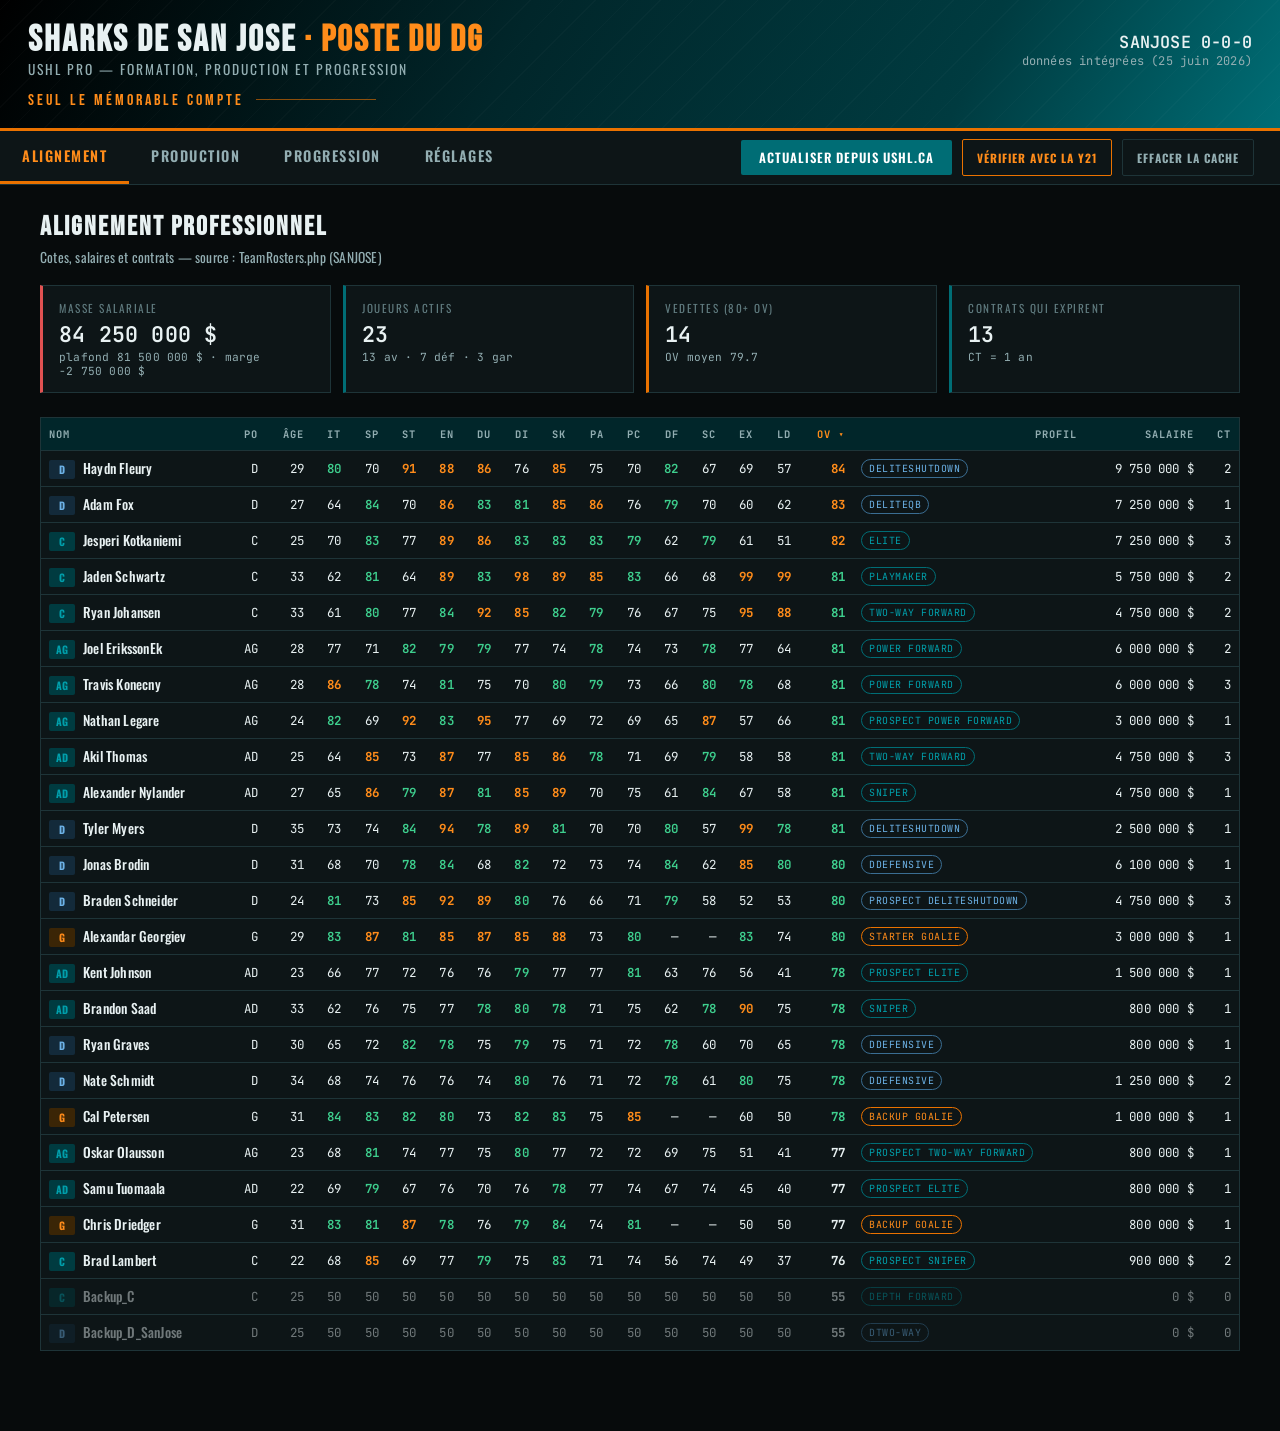
==== commit 2f26bb07: "Test - Sharks avec matrice" ====
--- a/index.html
+++ b/index.html
@@ -1,1298 +1,1968 @@
-<!doctype html>
+<!DOCTYPE html>
 <html lang="fr">
 <head>
-<meta charset="utf-8">
-<meta name="viewport" content="width=device-width, initial-scale=1">
-<title>Lugal · un livre dont vous êtes le roi</title>
-<link rel="preconnect" href="https://fonts.googleapis.com">
-<link rel="preconnect" href="https://fonts.gstatic.com" crossorigin>
-<link href="https://fonts.googleapis.com/css2?family=IM+Fell+English:ital@0;1&family=IM+Fell+English+SC&family=EB+Garamond:ital,wght@0,400;0,500;1,400&display=swap" rel="stylesheet">
+<meta charset="UTF-8">
+<meta name="viewport" content="width=device-width, initial-scale=1.0">
+<title>Sharks de San Jose — Tableau de bord du DG</title>
 <style>
-:root{
-  --paper:#ece2c8;--paper-2:#e4d6b6;--paper-edge:#cbbd97;
-  --ink:#241d12;--ink-soft:#4a3f2c;--rubric:#9c3a2c;
-  --cover-1:#5a3a22;--cover-2:#3a2413;--cover-3:#241608;
-  --clay-1:#caa869;--clay-2:#b68d4c;--clay-edge:#8a6633;--clay-ink:#33240f;--ochre:#9c5a22;
-  --desk:#1f1813;--rule:#bca884;--pos:#3c6b3a;--neg:#9c3a2c;
-}
-*{box-sizing:border-box}
-html,body{margin:0;height:100%;overflow:hidden}
-body{font-family:"EB Garamond",Georgia,serif;color:var(--ink);
-  background:radial-gradient(140% 100% at 50% -20%,#33291f 0%,var(--desk) 70%,#150f0a 100%);
-  display:flex;flex-direction:column;padding:9px 14px 13px}
-.topbar{flex:0 0 auto;display:flex;align-items:baseline;justify-content:center;gap:13px;padding-bottom:5px;flex-wrap:wrap}
-.soundtgl{position:fixed;top:9px;right:12px;z-index:50;width:32px;height:32px;display:grid;place-items:center;border:1px solid rgba(210,180,120,.45);border-radius:50%;background:rgba(30,21,11,.72);color:#b09a68;cursor:pointer;padding:0;transition:color .25s,border-color .25s,background .25s;backdrop-filter:blur(2px)}
-.soundtgl:hover{color:#c2ad8d;border-color:rgba(210,180,120,.7)}
-.soundtgl.on{color:#e7c66a;border-color:rgba(231,198,106,.65);background:rgba(231,198,106,.12)}
-.soundtgl svg{width:18px;height:18px}
-.topbar b{font-family:"IM Fell English SC",serif;font-size:29px;letter-spacing:.13em;color:#eed9a8;font-weight:400}
-.topbar span{font-style:italic;font-size:13px;color:#c2ad8d}
-.progress{font-family:"IM Fell English SC",serif;font-size:11px;letter-spacing:.05em;color:#b39a72;white-space:nowrap;font-style:normal}
-.stage{flex:1 1 auto;min-height:0;display:grid;grid-template-columns:1fr;margin-top:5px}
-
-/* ---------- LE LIVRE OUVERT (deux pages) ---------- */
-.book{height:100%;min-height:0;width:100%;max-width:1200px;margin:0 auto;display:flex;padding:10px;border-radius:7px;position:relative;
-  background:linear-gradient(135deg,var(--cover-1),var(--cover-2) 58%,var(--cover-3));
-  box-shadow:0 20px 54px rgba(0,0,0,.6),inset 0 0 0 2px rgba(255,220,170,.09),inset 0 0 0 7px rgba(0,0,0,.28),inset 0 0 24px rgba(0,0,0,.4)}
-.pages{flex:1;min-height:0;display:grid;grid-template-columns:1fr 1fr;position:relative;border-radius:3px;overflow:hidden;
-  background:linear-gradient(180deg,var(--paper),var(--paper-2));box-shadow:inset 0 0 44px rgba(120,90,50,.2)}
-.pages::after{content:"";position:absolute;inset:0;pointer-events:none;z-index:4;
-  background:radial-gradient(120% 80% at 50% 50%,transparent 60%,rgba(80,55,25,.14) 100%)}
-.spine{position:absolute;top:0;bottom:0;left:50%;width:40px;transform:translateX(-50%);z-index:3;pointer-events:none;
-  background:linear-gradient(90deg,rgba(90,62,30,0),rgba(90,62,30,.16) 38%,rgba(55,36,16,.42) 50%,rgba(90,62,30,.16) 62%,rgba(90,62,30,0))}
-.ribbon{position:absolute;top:-5px;left:50%;transform:translateX(-50%);width:14px;height:54px;z-index:6;background:linear-gradient(180deg,#a83e2e,#7d2c20);box-shadow:0 4px 7px rgba(0,0,0,.35)}
-.ribbon::after{content:"";position:absolute;bottom:-8px;left:0;border-left:7.5px solid transparent;border-right:7.5px solid transparent;border-top:8px solid #7d2c20}
-.leaf{min-height:0;overflow:hidden;display:flex;flex-direction:column;padding:12px 22px 8px;position:relative;z-index:2}
-.leaf-l{box-shadow:inset -22px 0 28px -22px rgba(70,46,18,.5)}
-.leaf-r{box-shadow:inset 22px 0 28px -22px rgba(70,46,18,.5)}
-.leaf-full{grid-column:1/-1;align-items:center;justify-content:center;text-align:center;padding:20px 7%;overflow:auto}
-.rhead{flex:0 0 auto;display:flex;justify-content:space-between;align-items:baseline;gap:8px;
-  font-family:"IM Fell English SC",serif;font-size:9.5px;letter-spacing:.15em;text-transform:uppercase;color:var(--ink-soft);
-  padding-bottom:5px;border-bottom:1px solid var(--rule);margin-bottom:9px}
-.rhead .rno{font-family:"IM Fell English",serif;font-style:italic;font-size:17px;color:var(--rubric);letter-spacing:0;text-transform:none}
-.folio-no{flex:0 0 auto;margin-top:auto;padding-top:8px;font-family:"IM Fell English",serif;font-style:italic;font-size:12px;color:var(--ink-soft);text-align:center;opacity:.8}
-
-/* page de gauche : le récit, un feuillet à la fois (feuilletable) */
-.story{flex:1 1 auto;min-height:0;overflow:hidden;padding-right:4px}
-.para{margin:0 0 15px}
-.para:last-child{margin-bottom:0}
-.para .pf{font-family:"IM Fell English SC",serif;font-size:9.5px;letter-spacing:.11em;text-transform:uppercase;color:var(--rubric);display:block;margin-bottom:8px;padding-bottom:5px;border-bottom:1px dotted var(--rule)}
-.para .pt{font-size:17.5px;line-height:1.62;text-align:justify;hyphens:auto;color:var(--ink)}
-.para.past .pt{color:#8a7c60}
-.para.past .pf{color:#b29a6a;border-bottom-color:rgba(120,90,45,.18)}
-.para.past .pt em{color:#8a7656}
-.para.cur .pt{color:var(--ink)}
-.para .pt p{margin:0 0 10px}
-.para .pt p:last-child{margin-bottom:0}
-.para.lead .pt p:first-child::first-letter{font-family:"IM Fell English",serif;font-size:3em;line-height:.76;float:left;padding:7px 10px 0 0;color:var(--rubric)}
-.para .pt em{font-style:italic;color:#5a4a30}
-.leafnav{flex:0 0 auto;display:flex;align-items:center;justify-content:space-between;gap:6px;margin-top:9px;padding-top:8px;border-top:1px solid var(--rule)}
-.leafnav button{font-family:"IM Fell English SC",serif;font-size:9.5px;letter-spacing:.05em;background:rgba(120,96,52,.1);border:1px solid var(--rule);color:var(--ink-soft);padding:5px 10px;border-radius:3px;cursor:pointer;white-space:nowrap}
-.leafnav button:hover:not(:disabled){background:rgba(120,96,52,.2)}
-.leafnav button:disabled{opacity:.3;cursor:not-allowed}
-.leafnav button.back{color:#f6e7d8;background:var(--rubric);border-color:var(--rubric)}
-.leafnav .pos{font-family:"IM Fell English",serif;font-style:italic;font-size:11px;color:var(--ink-soft);white-space:nowrap}
-
-/* page de droite : document, question, choix, poursuite */
-.dec{flex:1 1 auto;min-height:0;overflow:hidden;display:flex;flex-direction:column;padding-right:4px}
-.srczone{flex:0 1 auto;min-height:0;overflow:auto;display:flex;flex-direction:column;margin-bottom:2px}
-.consult-row{flex:0 0 auto;display:flex;align-items:center;gap:9px;margin-bottom:6px;flex-wrap:wrap}
-.consult-btn{font-family:"IM Fell English SC",serif;letter-spacing:.06em;font-size:12px;background:#3f3120;color:#efe2c8;border:1px solid #5a4427;padding:7px 14px;border-radius:3px;cursor:pointer;display:inline-flex;align-items:center;gap:7px}
-.consult-btn:hover{background:#33271a}
-.consult-btn svg{width:13px;height:13px}
-.consult-hint{font-family:"IM Fell English",serif;font-style:italic;font-size:13px;color:#8a7350}
-.consult-done{font-family:"IM Fell English SC",serif;font-size:10px;letter-spacing:.05em;color:#3c6b3a}
-.source-wrap{display:none;margin-bottom:5px}
-.plate{border:1px solid var(--clay-edge);border-radius:3px;background:linear-gradient(180deg,#f2ead4,#e7dbbb);padding:11px 15px}
-.plate-h{font-family:"IM Fell English SC",serif;font-size:11px;letter-spacing:.1em;text-transform:uppercase;color:var(--ink-soft);display:flex;justify-content:space-between;align-items:center;gap:8px;margin-bottom:5px}
-.plate-kind{font-family:"EB Garamond",serif;font-style:italic;font-size:11px;color:#7a6a4a;text-transform:none;letter-spacing:0;white-space:nowrap}
-.illus{border:1px solid var(--clay-edge);border-radius:2px;background:#efe5c8;padding:4px;display:flex;justify-content:center}
-.illus svg{width:100%;height:auto;max-height:64px;display:block}
-.scroll{font-family:"EB Garamond",serif;font-size:17.5px;line-height:1.6;color:#33271a;padding:1px 4px 1px 11px;border-left:2px solid rgba(120,90,45,.32)}
-.scroll p{margin:0 0 8px;font-style:italic;color:#4b3b23}
-.scroll p:last-child{margin-bottom:0}
-.plate-read{margin-top:7px;padding:6px 10px 4px;border-top:1px solid var(--rule);background:rgba(120,96,52,.07);border-radius:0 0 3px 3px}
-.plate-read-h{font-family:"IM Fell English SC",serif;font-size:10.5px;letter-spacing:.14em;text-transform:uppercase;color:#9a6a3a;margin-bottom:5px}
-.plate .art{font-size:16.5px;line-height:1.55;margin:0 0 5px;padding:1px 4px;border-radius:2px;color:#3a2f1f;transition:background .15s,opacity .15s}
-.plate .art:last-child{margin-bottom:0}
-.plate .art b{color:var(--rubric);font-family:"IM Fell English",serif}
-.plate .art.hl{background:rgba(156,58,44,.16);box-shadow:inset 3px 0 0 var(--rubric)}
-.plate .art.dim{opacity:.32}
-.plate .cite{margin-top:5px;padding-top:4px;font-family:"IM Fell English",serif;font-style:italic;font-size:10px;color:var(--ink-soft);border-top:1px dotted var(--rule)}
-.plate .cite a{color:var(--rubric);text-decoration:underline;text-underline-offset:2px}
-.illus.photo{padding:0;border:none;background:none;position:relative;cursor:zoom-in;justify-content:stretch}
-.illus.photo .pf-img{width:100%;max-height:300px;object-fit:contain;display:block;border:1px solid var(--clay-edge);border-radius:3px;background:#e7dbbb}
-.illus.photo .pf-svg{display:none}
-.illus.photo.noimg{cursor:default}
-.illus.photo.noimg .pf-img{display:none}
-.illus.photo.noimg .pf-svg{display:block;width:100%;border:1px solid var(--clay-edge);border-radius:3px;background:#efe5c8;padding:4px}
-.illus.photo.noimg .pf-svg svg{width:100%;height:auto;max-height:230px}
-.pf-zoomhint{position:absolute;right:7px;bottom:7px;font-family:"IM Fell English SC",serif;font-size:8.5px;letter-spacing:.08em;text-transform:uppercase;color:#f3e7cd;background:rgba(30,20,10,.62);padding:3px 8px;border-radius:3px;pointer-events:none}
-.illus.photo.noimg .pf-zoomhint{display:none}
-.photo-zoom{max-width:min(1040px,95vw);text-align:center}
-.photo-zoom img{max-width:100%;max-height:78vh;border-radius:4px;border:1px solid var(--paper-edge)}
-.pz-cap{font-style:italic;font-size:12px;color:var(--ink-soft);margin:10px 0 0;line-height:1.4}
-.readlock{flex:0 0 auto;display:none;align-items:center;gap:9px;margin-bottom:5px;padding:4px 10px;border-radius:3px;background:rgba(120,96,52,.1);border:1px dashed var(--rule)}
-.readlock .rl-txt{font-family:"IM Fell English",serif;font-style:italic;font-size:12px;color:var(--ink-soft);white-space:nowrap}
-.readlock .rl-num{font-family:"IM Fell English",serif;color:var(--rubric);font-style:normal}
-.readlock .rl-bar{flex:1;height:5px;background:rgba(120,96,52,.18);border-radius:3px;overflow:hidden}
-.readlock .rl-bar i{display:block;height:100%;width:0;background:var(--rubric);transition:width 1s linear}
-.consigne{flex:0 0 auto;font-family:"IM Fell English",serif;font-style:italic;font-size:17.5px;line-height:1.32;color:var(--rubric);margin:0 0 7px;padding-bottom:6px;border-bottom:1px solid var(--rule)}
-.locknote{flex:0 0 auto;font-family:"IM Fell English",serif;font-style:italic;font-size:13px;color:#8a6a44;margin:2px 0 4px}
-.renvois{flex:0 0 auto;border-top:1px solid var(--rule);padding-top:4px;margin-top:5px}
-.renvoi{display:flex;gap:9px;align-items:flex-start;justify-content:space-between;width:100%;text-align:left;background:none;border:none;padding:5px 4px;font-family:"EB Garamond",serif;font-size:16.5px;color:var(--ink);cursor:pointer;transition:background .12s;border-radius:2px;border-bottom:1px dotted rgba(120,90,45,.3)}
-.renvoi:last-child{border-bottom:none}
-.renvoi:hover:not(:disabled){background:rgba(156,58,44,.07)}
-.renvoi:focus-visible{outline:2px solid var(--rubric);outline-offset:1px}
-.renvoi .lt{display:flex;flex-direction:column;gap:4px;align-items:flex-start;flex:1;min-width:0}
-.renvoi .go{font-family:"IM Fell English",serif;font-style:italic;color:var(--rubric);font-size:15px;white-space:nowrap;padding-top:2px}
-.renvoi:disabled{cursor:not-allowed;opacity:.6}
-.renvoi.burned{opacity:.45}.renvoi.burned .go{color:#b04a3a}
-.renvoi.chosen{background:rgba(58,90,40,.1);opacity:1}
-.renvoi.faded{opacity:.35}
-.renvoi .jdd{font-family:"IM Fell English SC",serif;font-size:10px;letter-spacing:.04em;color:var(--rubric);text-transform:uppercase}
-.ebs{display:flex;flex-wrap:wrap;gap:5px;align-items:center}
-.eb{display:inline-flex;align-items:center;font-family:"IM Fell English SC",serif;font-size:10.5px;line-height:1.25;letter-spacing:.02em;padding:2px 7px;border-radius:2px;white-space:nowrap}
-.eb.pos{color:#2e4a2e;background:rgba(58,90,40,.14);border:1px solid rgba(58,90,40,.32)}
-.eb.neg{color:#8a2e22;background:rgba(156,58,44,.12);border:1px solid rgba(156,58,44,.3)}
-.eb.pari{color:#7a4a1e;background:rgba(156,90,34,.15);border:1px solid rgba(156,90,34,.4)}
-.eb.law{color:#2e4a2e;background:rgba(58,74,58,.12);border:1px solid rgba(58,74,58,.3)}
-.eb.law.none{color:#6a4a1e;background:rgba(156,90,34,.1);border-color:rgba(156,90,34,.3)}
-.eb.dim{opacity:.55}
-.dice-zone{flex:0 0 auto;min-height:0;margin-top:6px;border:1px solid var(--paper-edge);border-radius:3px;background:repeating-linear-gradient(135deg,rgba(120,96,52,.05) 0 6px,transparent 6px 12px),var(--paper-2);display:none;align-items:stretch;padding:8px 12px}
-.dice-zone.show{display:flex}
-.dz-live{display:flex;flex-direction:column;gap:7px;width:100%}
-.dz-explain{font-family:"EB Garamond",serif;font-size:13px;line-height:1.42;color:var(--ink)}
-.dz-rule{margin-bottom:3px}
-.dz-calc b,.dz-rule b{color:var(--rubric);font-weight:600}
-.dz-roll{display:flex;align-items:center;gap:10px}
-.die{width:34px;height:34px;border:1.7px solid var(--ink);border-radius:6px;background:var(--paper);display:grid;grid-template-columns:repeat(3,1fr);grid-template-rows:repeat(3,1fr);padding:4px;gap:1px;place-items:center;box-shadow:0 1px 2px rgba(60,40,15,.25)}
-.die .pip{width:5px;height:5px;border-radius:50%;background:transparent}
-.die .pip.on{background:var(--ink)}
-.die.tumbling{animation:tumble .16s linear infinite}
-.die.settle{animation:settle .34s ease}
-@keyframes tumble{0%{transform:rotate(-13deg) scale(.9)}50%{transform:rotate(11deg) scale(1.09)}100%{transform:rotate(-13deg) scale(.9)}}
-@keyframes settle{0%{transform:scale(1.2)}55%{transform:scale(.93)}100%{transform:scale(1)}}
-.btn-ink{font-family:"IM Fell English SC",serif;letter-spacing:.07em;font-size:11px;background:var(--ink);color:var(--paper);border:none;padding:7px 13px;border-radius:3px;cursor:pointer;white-space:nowrap}
-.btn-ink:hover{background:#000}.btn-ink:disabled{opacity:.5}
-.poursuite{flex:0 0 auto;align-self:flex-start;margin-top:8px;font-family:"IM Fell English SC",serif;letter-spacing:.06em;font-size:12px;background:var(--rubric);color:#f6e7d8;border:none;padding:8px 20px;border-radius:3px;cursor:pointer;display:none;align-items:center;gap:8px}
-.poursuite.show{display:inline-flex}
-.poursuite:hover{filter:brightness(1.08)}
-
-/* fin, épilogue */
-.fin-wrap{max-width:560px;width:100%;display:flex;flex-direction:column;align-items:center;color:var(--ink)}
-.fin-kicker{font-family:"IM Fell English SC",serif;font-size:10px;letter-spacing:.22em;text-transform:uppercase;color:#9a8050;margin-bottom:7px}
-.fin-title{font-family:"IM Fell English",serif;font-style:italic;font-size:30px;line-height:1.08;margin:0;color:var(--rubric)}
-.fin-orn{width:8px;height:8px;transform:rotate(45deg);margin:13px 0;opacity:.55;background:#b08a3e}
-.fin-prose{font-family:"EB Garamond",serif;font-size:15.5px;line-height:1.62;max-width:50ch;margin:0 0 14px;color:#2b2316}
-.fin-duree{font-family:"IM Fell English",serif;font-style:italic;font-size:13px;color:#7a6a4a;margin:0 0 16px}
-.bgrid{display:grid;grid-template-columns:repeat(3,1fr);gap:10px;width:100%;max-width:470px;margin:0 0 16px}
-.bcell{border:1px solid var(--paper-edge);border-top:2px solid #c9b079;border-radius:5px;padding:9px 6px 8px;background:rgba(255,253,247,.6);display:flex;flex-direction:column;align-items:center;gap:2px;box-shadow:0 2px 6px rgba(70,50,20,.06)}
-.bcell .bk{font-family:"IM Fell English SC",serif;font-size:8.5px;letter-spacing:.08em;color:#6a5328;text-transform:uppercase}
-.bcell .bv{font-family:"IM Fell English",serif;font-size:26px;color:#42300f;line-height:1.02}
-.bcell .bd{font-family:"IM Fell English",serif;font-style:italic;font-size:10.5px;color:#8a6a44}
-.bmarques{flex:0 0 auto;display:block;margin:0}
-.bmarques .bm-h{display:block;font-family:"IM Fell English SC",serif;font-size:9.5px;letter-spacing:.14em;text-transform:uppercase;color:#9a8050;margin-bottom:3px}
-.bm-line{font-family:"EB Garamond",serif;font-style:italic;font-size:13px;line-height:1.42;color:var(--ink);margin:0}
-.restart{display:inline-flex;align-items:center;gap:10px;padding:11px 24px;border:none;border-radius:4px;background:var(--rubric);color:#f6e7d8;font-family:"IM Fell English SC",serif;font-size:12px;letter-spacing:.13em;text-transform:uppercase;cursor:pointer;box-shadow:0 4px 12px rgba(124,44,32,.28)}
-.restart:hover{filter:brightness(1.06)}
-.restart svg{width:17px;height:17px}
-.fin-wrap.chute .fin-title{color:#7e3a2d}
-.fin-wrap.chute .fin-orn{background:#7e3a2d}
-.fin-wrap.chute .fin-kicker{color:#9a6a58}
-.fin-wrap.chute .bcell{border-top-color:#b98a78}
-.fin-wrap.chute .restart{background:#6f4438;box-shadow:0 4px 12px rgba(60,30,22,.3)}
-.leaf.bilan{overflow:hidden}body.finstate .sheet-drawer{display:none}.bj-cols{display:grid;grid-template-columns:1fr 1fr;gap:18px;flex:0 1 auto;min-height:0;overflow:hidden}.bj-sect{display:flex;flex-direction:column;min-height:0}.fin-wrap.bl{max-width:none;margin-top:2px}.fin-wrap.bl .fin-title{font-size:23px}.fin-wrap.bl .fin-prose{font-size:13.5px;line-height:1.52;margin-bottom:11px}.fin-wrap.bl .fin-duree{margin-bottom:13px}.fin-wrap.bl .bgrid{grid-template-columns:repeat(2,1fr);max-width:none;gap:8px;margin-bottom:0}.fin-wrap.bl .bcell{padding:7px 5px 6px}.fin-wrap.bl .bcell .bv{font-size:22px}.bilan-juge{flex:1 1 auto;min-height:0;display:flex;flex-direction:column;gap:11px;padding-top:4px}.bj-h{display:block;flex:0 0 auto;font-family:"IM Fell English SC",serif;font-size:10px;letter-spacing:.12em;text-transform:uppercase;color:#5f7a3a;margin-bottom:5px;padding-bottom:3px;border-bottom:1px solid rgba(95,122,58,.3)}.bj-risque .bj-h{color:#9c4a36;border-bottom-color:rgba(156,74,54,.3)}.bj-list{list-style:none;margin:0;padding:0 5px 0 0;flex:1 1 auto;min-height:0;overflow-y:auto;overflow-x:hidden;display:flex;flex-direction:column;gap:5px}.bj-list::-webkit-scrollbar{width:5px}.bj-list::-webkit-scrollbar-thumb{background:rgba(120,90,45,.32);border-radius:3px}.bj-list li{font-family:"EB Garamond",serif;font-size:12.5px;line-height:1.32;color:var(--ink);padding-left:16px;position:relative}.bj-list li::before{content:"";position:absolute;left:2px;top:6px;width:6px;height:6px;border-radius:50%;background:#6a8a3e}.bj-risque .bj-list li::before{background:#b1503a;border-radius:0;transform:rotate(45deg)}.bj-list li.vide{font-style:italic;color:#9a8a6a;padding-left:0}.bj-list li.vide::before{display:none}.bilan-juge .bmarques{flex:0 0 auto;margin:0}.bilan-juge .bmarques .bm-h{align-self:flex-start}.bilan-actions{flex:0 0 auto}.bilan-juge .restart{align-self:center;margin-top:auto}
-
-/* pop-up impact */
-.modal{position:fixed;inset:0;background:rgba(20,16,12,.72);display:none;align-items:center;justify-content:center;padding:18px;z-index:40}
-.modal.show{display:flex}
-.modal-card{width:min(440px,100%);background:linear-gradient(180deg,var(--paper),var(--paper-2));border:1px solid var(--paper-edge);border-radius:4px;padding:20px 24px;box-shadow:0 30px 80px rgba(0,0,0,.6);position:relative}
-.modal-card::before{content:"";position:absolute;inset:6px;border:1px solid rgba(90,70,40,.25);pointer-events:none}
-.modal-k{font-family:"IM Fell English SC",serif;font-size:10px;letter-spacing:.14em;text-transform:uppercase;color:var(--ink-soft);text-align:center}
-.modal-title{font-family:"IM Fell English",serif;font-style:italic;font-size:20px;color:var(--rubric);text-align:center;margin:2px 0 10px;line-height:1.15}
-.modal-body{font-size:14.5px;line-height:1.55;color:var(--ink);text-align:justify}
-.modal-eff{display:flex;gap:6px;flex-wrap:wrap;justify-content:center;margin:12px 0 4px}
-.modal-btn{display:block;width:100%;margin-top:14px;padding:11px;border:none;border-radius:3px;background:var(--ink);color:#f6e7d8;font-family:"IM Fell English SC",serif;font-size:13px;letter-spacing:.08em;cursor:pointer}
-.modal-btn:hover{background:#000}
-.modal-card.wide{width:min(720px,94vw);max-height:92vh;overflow:auto;padding:20px 26px}
-.srcmodal .modal-k{margin-bottom:10px}
-.srcmodal .illus svg{max-height:240px}
-.src-foot{display:flex;align-items:center;justify-content:space-between;gap:12px;margin-top:14px;padding-top:11px;border-top:1px solid rgba(90,70,40,.3)}
-.src-timer{font-family:"IM Fell English",serif;font-style:italic;font-size:12.5px;color:#8a6a44}
-.src-timer b{font-style:normal;color:var(--rubric)}
-.src-foot .modal-btn{width:auto;margin-top:0;padding:9px 18px;font-size:12px;white-space:nowrap}
-.modal-verdict{text-align:center;font-family:"IM Fell English",serif;font-style:italic;font-size:13px;margin-bottom:6px}
-.modal-verdict.ok{color:#3c6b3a}.modal-verdict.no{color:var(--rubric)}
-
-/* ---------- TABLETTE (qualités utiles) ---------- */
-.sheet-drawer{position:fixed;top:0;right:0;height:100vh;width:min(380px,88vw);transform:translateX(100%);transition:transform .4s cubic-bezier(.33,0,.2,1);z-index:36;will-change:transform}
-.sheet-drawer.open{transform:none}
-body:not(.playing) .sheet-drawer{display:none}
-.sheet-tab{position:absolute;left:-48px;top:50%;transform:translateY(-50%);width:48px;padding:15px 0 13px;display:flex;flex-direction:column;align-items:center;gap:10px;cursor:pointer;color:#f3e7cd;background:linear-gradient(180deg,#5c4628,#43311c);border:1px solid #5c4628;border-right:none;border-radius:9px 0 0 9px;box-shadow:-4px 2px 10px rgba(40,26,10,.34);transition:color .2s}
-.sheet-tab:hover{color:#fff}
-.st-bust{width:23px;height:23px;flex:0 0 auto}
-.st-lbl{writing-mode:vertical-rl;text-orientation:mixed;font-family:"IM Fell English SC",serif;font-size:11.5px;letter-spacing:.13em;text-transform:uppercase}
-.st-chev{width:12px;height:16px;flex:0 0 auto;opacity:.8;transition:transform .35s}
-.sheet-drawer.open .st-chev{transform:rotate(180deg)}
-.sheet-tab.pulse{animation:tabpulse .85s ease 3}
-@keyframes tabpulse{0%,100%{box-shadow:-4px 2px 10px rgba(40,26,10,.34);color:#f3e7cd}50%{box-shadow:-4px 2px 10px rgba(40,26,10,.34),0 0 16px 4px rgba(231,198,106,.92);color:#fff4dc}}
-.tablet{height:100%;min-height:0;overflow:auto;display:flex;flex-direction:column;
-  background:linear-gradient(165deg,var(--clay-1),var(--clay-2));border:none;border-left:2px solid #5c4628;border-radius:0;padding:14px 18px;color:var(--clay-ink);
-  box-shadow:-18px 0 50px rgba(0,0,0,.5),inset 0 1px 0 rgba(255,245,220,.35),inset 0 0 40px rgba(80,50,15,.18);position:relative}
-.wedge{flex:0 0 auto;height:8px;display:flex;gap:5px;justify-content:center;opacity:.45;margin-bottom:4px}
-.wedge i{width:0;height:0;border-left:4px solid transparent;border-right:4px solid transparent;border-top:7px solid var(--clay-edge)}
-.t-head{flex:0 0 auto;display:flex;align-items:center;gap:10px;margin-bottom:4px}
-.t-emblem{width:38px;height:38px;border-radius:50%;border:1.6px solid var(--clay-edge);background:rgba(255,245,220,.18);display:grid;place-items:center;flex:0 0 auto;box-shadow:inset 0 0 8px rgba(80,50,15,.3)}
-.t-emblem svg{width:26px;height:26px}
-.t-name{font-family:"IM Fell English",serif;font-size:18px;line-height:1.05;color:var(--clay-ink)}
-.t-name span{display:block;font-style:italic;font-size:11px;color:#5f421e}
-.signet{flex:0 0 auto;align-self:flex-start;display:inline-block;font-family:"IM Fell English SC",serif;font-size:9px;letter-spacing:.13em;text-transform:uppercase;color:#f3e7cd;background:linear-gradient(180deg,#5c4628,#43311c);padding:5px 14px 6px;border-radius:0 0 5px 5px;border:1px solid #5c4628;border-top:none;box-shadow:0 2px 4px rgba(40,26,10,.26),inset 0 1px 0 rgba(255,240,210,.16);margin:-10px 0 10px 14px;position:relative}.signet::after{content:"";position:absolute;left:50%;bottom:-5px;transform:translateX(-50%);width:0;height:0;border-left:4px solid transparent;border-right:4px solid transparent;border-top:5px solid #43311c}.signet.sg-decision{background:linear-gradient(180deg,#a3402d,#7c2e21);border-color:#a3402d}.signet.sg-decision::after{border-top-color:#7c2e21}.signet.sg-stats{background:linear-gradient(180deg,#5b6638,#414c27);border-color:#5b6638;margin:2px 0 10px 14px}.signet.sg-stats::after{border-top-color:#414c27}
-.t-sect{flex:0 0 auto;font-family:"IM Fell English SC",serif;font-size:9.5px;letter-spacing:.11em;color:#5f421e;margin:8px 0 4px;display:flex;align-items:center;gap:8px}
-.t-sect::after{content:"";flex:1;height:1px;background:rgba(95,66,30,.45)}
-.qualites{flex:0 0 auto;display:grid;grid-template-columns:1fr 1fr;gap:7px}
-.qual{border:1.6px solid var(--clay-edge);border-radius:8px;padding:6px 8px;background:radial-gradient(circle at 30% 25%,rgba(255,245,220,.4),rgba(150,110,55,.14));display:flex;align-items:center;justify-content:space-between;transition:box-shadow .35s,transform .35s;position:relative}
-.qual.flash{box-shadow:0 0 0 3px rgba(156,90,34,.55);transform:scale(1.04);animation:qpulse .5s ease}
-.qual.flash.up{box-shadow:0 0 0 3px rgba(74,128,58,.6)}.qual.flash.down{box-shadow:0 0 0 3px rgba(156,74,54,.62)}
-.qual.chg-up,.meter.chg-up{border-color:rgba(74,128,58,.95);box-shadow:inset 0 0 0 2px rgba(74,128,58,.45)}
-.qual.chg-down,.meter.chg-down{border-color:rgba(184,74,54,.95);box-shadow:inset 0 0 0 2px rgba(184,74,54,.45)}
-@keyframes qpulse{0%{transform:scale(1)}45%{transform:scale(1.08)}100%{transform:scale(1.04)}}
-.fly{position:absolute;right:7px;top:2px;font-family:"IM Fell English",serif;font-weight:600;font-size:15px;pointer-events:none;text-shadow:0 1px 1px rgba(255,250,235,.7);animation:fly 1.15s ease-out forwards;z-index:3}
-.fly.up{color:#3f7a36}.fly.down{color:#9c4a36}
-@keyframes fly{0%{opacity:0;transform:translateY(5px) scale(.7)}18%{opacity:1}100%{opacity:0;transform:translateY(-18px) scale(1.1)}}
-.qual .l{font-family:"IM Fell English SC",serif;font-size:9px;letter-spacing:.02em;color:#5f421e;line-height:1.05}
-.qual .v{font-family:"IM Fell English",serif;font-size:23px;color:#42300f;line-height:.9}
-.meters{flex:0 0 auto;display:flex;flex-wrap:wrap;gap:8px;margin-top:7px}
-.meter{flex:1 1 44%;min-width:calc(50% - 4px);display:flex;align-items:center;gap:7px;background:rgba(255,245,220,.16);border:1px solid var(--clay-edge);border-radius:3px;padding:6px 8px;transition:box-shadow .35s,transform .35s;position:relative}.modal-unlock{display:flex;flex-direction:column;gap:6px;margin:2px 0 11px}.modal-unlock span{display:flex;align-items:center;gap:8px;font-family:"IM Fell English SC",serif;font-size:11px;letter-spacing:.04em;color:#6a5320;background:rgba(184,150,70,.14);border:1px solid rgba(150,120,50,.32);border-radius:3px;padding:7px 11px}.modal-unlock svg{width:15px;height:15px;flex:0 0 auto}
-.meter.flash{box-shadow:0 0 0 3px rgba(156,90,34,.5)}.meter.flash.up{box-shadow:0 0 0 3px rgba(74,128,58,.55)}.meter.flash.down{box-shadow:0 0 0 3px rgba(156,74,54,.58)}
-.meter svg{width:17px;height:17px;flex:0 0 auto}
-.meter .cl{font-family:"IM Fell English SC",serif;font-size:8.5px;letter-spacing:.03em;color:#5f421e;display:block;line-height:1.1}
-.meter .cv{font-family:"IM Fell English",serif;font-size:18px;color:#42300f;line-height:1}
-.registre{flex:1 1 auto;min-height:0;overflow:auto;font-family:"IM Fell English",serif;font-style:italic;font-size:11.5px;color:#543d18;line-height:1.45;border-top:1px solid rgba(95,66,30,.45);padding-top:5px;margin-top:8px}
-.registre .e{display:block;margin-bottom:2px}.registre .e.flash{animation:litreg 1.1s ease}
-@keyframes litreg{0%{color:var(--rubric)}100%{color:#543d18}}
-
-/* frontispice + répartition des points */
-.frontis{position:fixed;inset:0;background:rgba(18,13,9,.94);display:flex;align-items:center;justify-content:center;padding:14px;z-index:30}
-.fcard{width:min(840px,96vw);max-height:94vh;overflow:auto;background:linear-gradient(180deg,var(--paper),var(--paper-2));border:1px solid var(--paper-edge);border-radius:4px;padding:14px 30px 16px;box-shadow:0 30px 80px rgba(0,0,0,.6)}
-.fcard .wm{font-family:"IM Fell English SC",serif;font-size:27px;letter-spacing:.1em;color:var(--rubric);text-align:center;margin:0;line-height:1}
-.fcard .k{font-family:"IM Fell English SC",serif;font-size:10px;letter-spacing:.16em;color:var(--ink-soft);text-transform:uppercase;text-align:center;margin:1px 0 7px}
-.fcard h2{font-family:"IM Fell English",serif;font-style:italic;font-size:18px;margin:0 0 4px;color:var(--ink);text-align:center}
-.fcard p{font-size:12.5px;line-height:1.45;margin:0 0 8px;color:#2b2316;text-align:center}
-.frow{margin:0 0 6px}
-.frow2{display:flex;gap:10px;margin:0 0 6px}
-.frow2 .frow{flex:1;margin:0}
-.frow label,.flabel{font-family:"IM Fell English SC",serif;font-size:10px;letter-spacing:.08em;color:#3a2f1f;display:block;margin-bottom:4px;text-transform:uppercase}
-.frow input{width:100%;padding:8px 11px;border:1px solid var(--paper-edge);background:rgba(255,252,242,.7);font-family:"IM Fell English",serif;font-size:16px;color:var(--ink);border-radius:3px}
-.fseg{display:flex;gap:8px}
-.fseg button{flex:1;padding:8px;border:1px solid var(--paper-edge);background:rgba(255,252,242,.6);font-family:"IM Fell English",serif;font-size:15px;color:var(--ink-soft);border-radius:3px;cursor:pointer}
-.fseg button.on{background:var(--ink);color:var(--paper);border-color:var(--ink)}
-.pool{font-family:"IM Fell English SC",serif;font-size:11px;letter-spacing:.05em;text-align:center;color:var(--ink-soft);margin:1px 0 6px;text-transform:uppercase}
-.pool b{font-family:"IM Fell English",serif;font-style:italic;font-size:19px;color:var(--rubric);text-transform:none}
-.alloc{display:grid;grid-template-columns:1fr 1fr;gap:8px;margin:0 0 9px}
-.arow{border:1px solid var(--paper-edge);border-radius:5px;padding:6px 10px;background:rgba(255,252,242,.5)}
-.arow .ah{display:flex;justify-content:space-between;align-items:center;gap:10px}
-.arow .an{font-family:"IM Fell English",serif;font-style:italic;font-size:16px;color:var(--ink)}
-.arow .ad{font-size:11px;color:#5a4a30;line-height:1.28;margin-top:2px}
-.stepper{display:flex;align-items:center;gap:8px;flex:0 0 auto}
-.stepper button{width:25px;height:25px;border:1px solid var(--paper-edge);background:#efe6cf;border-radius:5px;font-size:16px;line-height:1;cursor:pointer;color:var(--ink);display:grid;place-items:center}
-.stepper button:disabled{opacity:.3;cursor:not-allowed}
-.stepper .av{font-family:"IM Fell English",serif;font-size:21px;min-width:24px;text-align:center;color:#42300f}
-.fcta{width:100%;padding:10px;border:none;border-radius:3px;background:var(--rubric);color:#f6e7d8;font-family:"IM Fell English SC",serif;font-size:13px;letter-spacing:.1em;cursor:pointer}
-.fcta:disabled{opacity:.5;cursor:not-allowed}
-.fcta:not(:disabled):hover{filter:brightness(1.07)}
-@media(max-width:900px){
-  html,body{overflow:auto;height:auto}body{min-height:100%}
-  .stage{grid-template-columns:1fr}.book{height:auto;min-height:0;max-width:none}.bj-cols{grid-template-columns:1fr;gap:13px}
-  .icols{grid-template-columns:1fr;gap:0}.alloc{grid-template-columns:1fr}.sheet-drawer{width:min(340px,92vw)}
-  .pages{grid-template-columns:1fr}.spine,.ribbon{display:none}
-  .leaf{overflow:visible}.leaf-r{border-top:1px solid var(--rule)}
-  .story,.dec,.registre{overflow:visible}
-}
-@media(prefers-reduced-motion:reduce){*{animation:none!important}}
-.citechips{display:flex;flex-wrap:wrap;gap:5px}
-.citechips button{flex:1 1 auto;min-width:30%;padding:6px 4px;border:1px solid var(--paper-edge);background:rgba(255,252,242,.6);font-family:"IM Fell English",serif;font-size:13px;color:var(--ink-soft);border-radius:3px;cursor:pointer}
-.citechips button.on{background:var(--ink);color:var(--paper);border-color:var(--ink)}
-.citenote{font-size:11.5px;color:#5a4a30;line-height:1.32;margin:0 0 8px;min-height:30px}
-.citenote .cn-note{font-style:italic}
-.citenote .cn-atout{font-family:"IM Fell English SC",serif;font-size:9.5px;letter-spacing:.05em;color:var(--rubric);white-space:nowrap}
-.fmeta{display:flex;align-items:center;justify-content:center;gap:10px;margin-top:9px}
-.fmeta button{background:none;border:none;font-family:"IM Fell English SC",serif;font-size:10.5px;letter-spacing:.06em;color:var(--ink-soft);text-decoration:underline;text-underline-offset:3px;cursor:pointer;padding:2px}
-.fmeta button:hover{color:var(--rubric)}.fmeta span{color:#9a8a6a}
-.overlay{position:fixed;inset:0;background:rgba(18,13,9,.93);display:none;align-items:center;justify-content:center;padding:18px;z-index:40}
-.overlay.show{display:flex}
-.actetrans{position:fixed;inset:0;background:rgba(16,11,7,.95);display:none;align-items:center;justify-content:center;padding:20px;z-index:60;cursor:pointer}
-.actetrans.show{display:flex;animation:atfade .5s ease}
-@keyframes atfade{from{opacity:0}to{opacity:1}}
-.at-card{width:min(620px,94vw);text-align:center;cursor:default;animation:atrise .6s cubic-bezier(.2,.7,.3,1)}
-@keyframes atrise{from{opacity:0;transform:translateY(14px)}to{opacity:1;transform:none}}
-.at-scene{margin:0 auto}
-.at-scene svg{width:100%;height:auto;display:block;border-radius:7px;box-shadow:0 14px 40px rgba(0,0,0,.55)}
-.at-rom{font-family:"IM Fell English SC",serif;font-size:13px;letter-spacing:.26em;color:#c79a5e;margin:20px 0 2px}
-.at-titre{font-family:"IM Fell English",serif;font-size:30px;color:#eed9a8;letter-spacing:.02em;margin:0}
-.at-ligne{font-family:"EB Garamond",serif;font-style:italic;font-size:16px;line-height:1.5;color:#cdb78f;max-width:480px;margin:12px auto 0}
-.at-go{margin-top:22px;font-family:"IM Fell English SC",serif;letter-spacing:.08em;font-size:13px;background:var(--rubric);color:#f6e7d8;border:none;padding:11px 26px;border-radius:3px;cursor:pointer}
-.at-go:hover{filter:brightness(1.08)}
-.ov-card{width:min(820px,100%);max-height:92vh;overflow:auto;background:linear-gradient(180deg,var(--paper),var(--paper-2));border:1px solid var(--paper-edge);border-radius:5px;padding:20px 24px 22px;box-shadow:0 30px 80px rgba(0,0,0,.6)}
-.ov-h{font-family:"IM Fell English SC",serif;font-size:20px;letter-spacing:.08em;color:var(--rubric);text-align:center}
-.ov-sub{text-align:center;font-style:italic;font-size:12.5px;color:var(--ink-soft);margin:2px 0 14px}
-.ggrid{display:grid;grid-template-columns:repeat(auto-fill,minmax(160px,1fr));gap:10px}
-.gcard{border:1px solid var(--paper-edge);border-radius:5px;padding:10px 11px;min-height:78px;display:flex;flex-direction:column;gap:5px;background:rgba(255,252,242,.5)}
-.gcard.locked{background:rgba(60,46,24,.07);border-style:dashed}
-.gcard.found{background:linear-gradient(160deg,rgba(255,250,235,.7),rgba(210,180,120,.18))}
-.gcard.trio{border-color:#b89150;box-shadow:inset 0 0 0 1px rgba(184,145,80,.5)}
-.gc-tt{font-family:"IM Fell English",serif;font-size:15px;color:var(--ink);line-height:1.1}
-.gcard.trio .gc-tt{color:#7a5a1e}
-.gc-seal{font-family:"IM Fell English SC",serif;font-size:22px;color:#b6a684}
-.gc-hint{font-style:italic;font-size:11.5px;color:#6a5a3a;line-height:1.32}
-.gcard.locked .gc-hint{color:#8a7c5e}
-.dlist{display:flex;flex-direction:column;gap:8px}
-.dcard{border:1px solid var(--paper-edge);border-radius:5px;padding:9px 12px;display:flex;flex-wrap:wrap;align-items:baseline;gap:4px 10px;background:rgba(255,252,242,.5)}
-.dcard.locked{background:rgba(60,46,24,.07);border-style:dashed}
-.dcard.found{background:linear-gradient(160deg,rgba(255,250,235,.7),rgba(210,180,120,.16))}
-.dc-n{font-family:"IM Fell English",serif;font-size:15.5px;color:var(--ink)}
-.dcard.locked .dc-n{color:#8a7c5e;font-style:italic}
-.dc-c{font-size:12px;color:#5a4a30;flex:1 1 200px}
-.dc-mark{font-family:"IM Fell English SC",serif;font-size:9px;letter-spacing:.08em;color:#5f7a3a;border:1px solid rgba(95,122,58,.4);border-radius:3px;padding:2px 6px}
-.ov-close{display:block;margin:16px auto 0;padding:8px 22px;border:1px solid var(--ink);background:var(--ink);color:var(--paper);font-family:"IM Fell English SC",serif;font-size:11px;letter-spacing:.08em;border-radius:3px;cursor:pointer}
-.decouvertes{margin-top:11px;padding:9px 12px;border:1px solid rgba(184,145,80,.45);border-radius:4px;background:rgba(184,150,70,.1);font-size:12.5px;color:#5a4a2a;line-height:1.4}
-.decouvertes .dec-h{display:block;font-family:"IM Fell English SC",serif;font-size:9.5px;letter-spacing:.1em;color:#8a6a20;text-transform:uppercase;margin-bottom:3px}
-.bilan-actions{margin-top:auto;display:flex;align-items:center;gap:14px;flex-wrap:wrap;justify-content:center}
-.bilan-actions .restart{margin:0}
-.bilan-link{background:none;border:none;font-family:"IM Fell English SC",serif;font-size:10.5px;letter-spacing:.06em;color:var(--ink-soft);text-decoration:underline;text-underline-offset:3px;cursor:pointer}
-.bilan-link:hover{color:var(--rubric)}
-.intro{position:fixed;inset:0;background:rgba(18,13,9,.95);display:flex;align-items:center;justify-content:center;padding:14px;z-index:35}
-.icard{width:min(880px,96vw);max-height:96vh;overflow:auto;background:linear-gradient(180deg,var(--paper),var(--paper-2));border:1px solid var(--paper-edge);border-radius:4px;padding:4px 32px 14px;box-shadow:0 30px 80px rgba(0,0,0,.6);text-align:center}
-.icols{display:grid;grid-template-columns:1fr 1fr;gap:0 36px;text-align:left;margin-top:2px}
-.icol{display:flex;flex-direction:column}
-.ibanner{margin:0 auto 2px;max-width:384px}.ibanner svg{border-radius:6px;box-shadow:0 4px 14px rgba(40,26,10,.28)}
-.ibanner svg{width:100%;height:auto;display:block}
-.iwm{font-family:"IM Fell English SC",serif;font-size:33px;letter-spacing:.14em;color:var(--rubric);margin:0;line-height:1}
-.isub{font-style:italic;font-size:13px;color:var(--ink-soft);margin:1px 0 9px}
-.ireal{display:inline-flex;flex-direction:column;gap:1px;border:1px solid var(--paper-edge);border-radius:4px;padding:6px 18px;margin:0 0 12px;background:rgba(255,250,235,.5)}
-.ireal-k{font-family:"IM Fell English SC",serif;font-size:9.5px;letter-spacing:.08em;color:var(--ink-soft);text-transform:uppercase}
-.ireal-t{font-family:"IM Fell English",serif;font-style:italic;font-size:19px;color:#7a5a1e}
-.isection{text-align:left;margin:0 0 10px}
-.isection h3{font-family:"IM Fell English SC",serif;font-size:11px;letter-spacing:.09em;color:var(--rubric);text-transform:uppercase;margin:0 0 4px;display:flex;align-items:center;gap:9px}
-.isection h3::after,.ist-h::after{content:"";flex:1;height:1px;background:rgba(150,110,55,.4)}
-.isection p{font-size:14px;line-height:1.46;color:var(--ink);margin:0}
-.isteps{text-align:left;margin:0 0 10px}
-.ist-h{font-family:"IM Fell English SC",serif;font-size:11px;font-weight:bold;letter-spacing:.09em;color:var(--rubric);text-transform:uppercase;margin:0 0 4px;display:flex;align-items:center;gap:9px}
-.isteps ol{margin:4px 0 0;padding-left:20px}
-.isteps li{font-size:14px;line-height:1.46;color:var(--ink);margin-bottom:4px}
-.icta{width:100%;padding:11px;border:none;border-radius:3px;background:var(--rubric);color:#f6e7d8;font-family:"IM Fell English SC",serif;font-size:14px;letter-spacing:.1em;cursor:pointer}
-.icta:hover{filter:brightness(1.07)}
+  @import url('https://fonts.googleapis.com/css2?family=Oswald:wght@400;500;600;700&family=Bebas+Neue&family=JetBrains+Mono:wght@400;500;600;700&display=swap');
+
+  :root{
+    --teal:#006D75; --teal-dark:#003b40; --teal-deep:#01262a; --teal-bright:#00a0ac;
+    --orange:#EA7200; --orange-bright:#ff8c1a;
+    --ink:#070b0c; --panel:#0d1517; --panel2:#122023; --line:#1e3438;
+    --txt:#e8f1f2; --txt-dim:#93aeb2; --txt-faint:#5f7a7e;
+    --ok:#3ecf8e; --warn:#f2c14e; --bad:#e05252; --memo:#EA7200;
+    --font-display:'Bebas Neue', 'Oswald', sans-serif;
+    --font-body:'Oswald', sans-serif;
+    --font-data:'JetBrains Mono', monospace;
+  }
+  *{box-sizing:border-box; margin:0; padding:0;}
+  html{scroll-behavior:smooth;}
+  body{background:var(--ink); color:var(--txt); font-family:var(--font-body); font-weight:400; letter-spacing:.2px; min-height:100vh;}
+
+  /* ---------- En-tête ---------- */
+  header{
+    background:linear-gradient(115deg, #000 0%, var(--teal-deep) 40%, var(--teal-dark) 75%, var(--teal) 100%);
+    border-bottom:3px solid var(--orange);
+    padding:22px 28px 18px; position:relative; overflow:hidden;
+  }
+  header::before{content:''; position:absolute; inset:0;
+    background:repeating-linear-gradient(-45deg, transparent 0 22px, rgba(255,255,255,.02) 22px 23px); pointer-events:none;}
+  .head-row{display:flex; align-items:center; gap:18px; flex-wrap:wrap; position:relative;}
+  .logo{width:64px; height:64px; object-fit:contain; filter:drop-shadow(0 2px 6px rgba(0,0,0,.5));}
+  .head-titles h1{font-family:var(--font-display); font-size:2.3rem; letter-spacing:2px; line-height:1;}
+  .head-titles h1 em{font-style:normal; color:var(--orange-bright);}
+  .head-titles .sub{color:var(--txt-dim); font-size:.85rem; text-transform:uppercase; letter-spacing:2px;}
+  .head-meta{margin-left:auto; text-align:right; font-family:var(--font-data); font-size:.75rem; color:var(--txt-dim);}
+  .head-meta .fiche{font-size:1.05rem; color:var(--txt); font-weight:600;}
+  .memo-strip{margin-top:12px; font-family:var(--font-display); letter-spacing:3px; font-size:1rem;
+    color:var(--orange-bright); text-transform:uppercase; position:relative;}
+  .memo-strip::after{content:''; display:inline-block; width:120px; height:1px; background:var(--orange); margin-left:12px; vertical-align:middle; opacity:.6;}
+
+  /* ---------- Barre d'outils / onglets ---------- */
+  nav{display:flex; gap:0; background:var(--panel); border-bottom:1px solid var(--line); position:sticky; top:0; z-index:50; flex-wrap:wrap;}
+  nav button{
+    font-family:var(--font-body); font-weight:600; font-size:.9rem; letter-spacing:1.5px; text-transform:uppercase;
+    background:none; border:none; color:var(--txt-dim); padding:14px 22px; cursor:pointer;
+    border-bottom:3px solid transparent; transition:color .15s, border-color .15s;
+  }
+  nav button:hover{color:var(--txt);}
+  nav button.actif{color:var(--orange-bright); border-bottom-color:var(--orange);}
+  nav .maj-zone{margin-left:auto; display:flex; align-items:center; gap:10px; padding:8px 16px;}
+  #btnMaj{
+    font-family:var(--font-body); font-weight:600; letter-spacing:1px; text-transform:uppercase; font-size:.8rem;
+    background:var(--teal); color:#fff; border:none; padding:8px 18px; cursor:pointer; border-radius:2px;
+    transition:background .15s;
+  }
+  #btnMaj:hover{background:var(--teal-bright);}
+  #btnMaj:disabled{background:var(--line); cursor:wait;}
+  #btnModeY21{background:transparent; border:1px solid var(--orange); color:var(--orange-bright);
+    font-family:var(--font-body); font-weight:700; font-size:.72rem; letter-spacing:1px; text-transform:uppercase;
+    padding:9px 14px; border-radius:2px; cursor:pointer;}
+  #btnModeY21:hover{background:var(--orange); color:#fff;}
+  #btnModeY21.actif{background:var(--orange); color:#fff;}
+  #btnEffacerCache{background:transparent; border:1px solid var(--line); color:var(--txt-dim);
+    font-family:var(--font-body); font-weight:700; font-size:.72rem; letter-spacing:1px; text-transform:uppercase;
+    padding:9px 14px; border-radius:2px; cursor:pointer;}
+  #btnEffacerCache:hover{border-color:var(--teal); color:var(--teal-bright);}
+  #bandeauY21{flex-basis:100%; margin-top:8px; padding:7px 12px; border:1px dashed var(--orange);
+    color:var(--orange-bright); font-family:var(--font-data); font-size:.68rem; letter-spacing:.5px;}
+  #etatMaj{font-family:var(--font-data); font-size:.7rem; color:var(--txt-faint); max-width:340px;}
+
+  main{max-width:1240px; margin:0 auto; padding:26px 20px 80px;}
+  section.vue{display:none;}
+  section.vue.actif{display:block;}
+  h2{font-family:var(--font-display); font-size:1.7rem; letter-spacing:2px; color:var(--txt); margin-bottom:4px;}
+  .h2-sous{color:var(--txt-dim); font-size:.85rem; margin-bottom:18px;}
+
+  /* ---------- Cartes sommaires ---------- */
+  .sommaire{display:grid; grid-template-columns:repeat(auto-fit,minmax(180px,1fr)); gap:12px; margin-bottom:24px;}
+  .stat-carte{background:var(--panel); border:1px solid var(--line); border-left:3px solid var(--teal); padding:14px 16px;}
+  .stat-carte .lbl{font-size:.7rem; text-transform:uppercase; letter-spacing:1.5px; color:var(--txt-faint);}
+  .stat-carte .val{font-family:var(--font-data); font-size:1.35rem; font-weight:600; margin-top:4px;}
+  .stat-carte .det{font-family:var(--font-data); font-size:.7rem; color:var(--txt-dim); margin-top:2px;}
+  .stat-carte.alerte{border-left-color:var(--bad);}
+  .stat-carte.orange{border-left-color:var(--orange);}
+
+  /* ---------- Tables ---------- */
+  .table-wrap{overflow-x:auto; background:var(--panel); border:1px solid var(--line);}
+  table{border-collapse:collapse; width:100%; font-family:var(--font-data); font-size:.78rem;}
+  thead th{
+    background:var(--teal-deep); color:var(--txt-dim); text-transform:uppercase; font-size:.65rem; letter-spacing:1px;
+    padding:9px 8px; text-align:right; white-space:nowrap; position:sticky; top:0; cursor:pointer; user-select:none;
+  }
+  thead th:first-child{text-align:left;}
+  thead th.tri-actif{color:var(--orange-bright);}
+  tbody td{padding:7px 8px; text-align:right; border-top:1px solid var(--line); white-space:nowrap;}
+  tbody td:first-child{text-align:left; font-family:var(--font-body); font-weight:500; font-size:.85rem;}
+  tbody tr:hover{background:var(--panel2);}
+  tbody tr.backup{opacity:.45;}
+  .pos-badge{display:inline-block; min-width:26px; text-align:center; font-size:.65rem; font-weight:700;
+    padding:2px 4px; border-radius:2px; background:var(--teal-dark); color:var(--teal-bright); margin-right:8px;}
+  .pos-badge.g{background:#3a2506; color:var(--orange-bright);}
+  .pos-badge.d{background:#132a3a; color:#6db3e8;}
+  td.cote-forte{color:var(--ok); font-weight:600;}
+  td.cote-elite{color:var(--orange-bright); font-weight:700;}
+  .profil-tag{display:inline-block; font-size:.62rem; letter-spacing:.5px; padding:2px 7px; border:1px solid var(--teal); border-radius:10px; color:var(--teal-bright); text-transform:uppercase;}
+  .profil-tag.d-tag{border-color:#3a6d92; color:#6db3e8;}
+  .profil-tag.g-tag{border-color:var(--orange); color:var(--orange-bright);}
+
+  /* ---------- Progression ---------- */
+  .filtres{display:flex; gap:8px; flex-wrap:wrap; margin-bottom:18px;}
+  .filtres button{
+    font-family:var(--font-body); font-size:.75rem; font-weight:600; letter-spacing:1px; text-transform:uppercase;
+    background:var(--panel); border:1px solid var(--line); color:var(--txt-dim); padding:6px 14px; cursor:pointer; border-radius:2px;
+  }
+  .filtres button.actif{border-color:var(--orange); color:var(--orange-bright);}
+  .prog-grille{display:grid; grid-template-columns:repeat(auto-fill,minmax(360px,1fr)); gap:16px;}
+  .joueur-carte{background:var(--panel); border:1px solid var(--line); padding:0; overflow:hidden;}
+  .jc-tete{display:flex; align-items:baseline; gap:10px; padding:13px 16px 10px;
+    background:linear-gradient(100deg, var(--teal-deep), var(--panel)); border-bottom:1px solid var(--line); flex-wrap:wrap;}
+  .jc-nom{font-family:var(--font-body); font-weight:600; font-size:1.02rem;}
+  .jc-meta{font-family:var(--font-data); font-size:.68rem; color:var(--txt-dim); margin-left:auto; text-align:right;}
+  .jc-corps{padding:12px 16px 14px;}
+  .stat-ligne{margin-bottom:11px;}
+  .stat-ligne:last-child{margin-bottom:0;}
+  .sl-tete{display:flex; justify-content:space-between; align-items:center; gap:6px; flex-wrap:wrap; font-family:var(--font-data); font-size:.7rem; margin-bottom:4px;}
+  .sl-tete .nom-stat{color:var(--txt-dim); text-transform:uppercase; letter-spacing:1px; display:inline-flex; align-items:center; gap:8px; flex-wrap:wrap; row-gap:3px; min-width:0;}
+  .sl-tete .valeurs{color:var(--txt); display:inline-flex; align-items:center; gap:4px; white-space:nowrap; margin-left:auto;}
+  .sl-tete .valeurs .att{color:var(--txt-faint);}
+  .barre{position:relative; height:12px; background:var(--teal-deep); border-radius:2px; overflow:visible;}
+  .barre .rempli{position:absolute; left:0; top:0; bottom:0; background:var(--teal); border-radius:2px 0 0 2px; transition:width .5s;}
+  .barre .rempli.memo{background:linear-gradient(90deg, var(--teal), var(--orange));}
+  .barre .seuil{position:absolute; top:-3px; bottom:-3px; width:2px; background:var(--orange-bright); box-shadow:0 0 4px rgba(234,114,0,.8);}
+  .badge-etat{font-family:var(--font-body); font-size:.6rem; font-weight:700; letter-spacing:1px; text-transform:uppercase;
+    padding:2px 8px; border-radius:2px; white-space:nowrap; vertical-align:middle;}
+  .badge-etat.memorable{background:linear-gradient(90deg, var(--teal), var(--orange)); color:#fff;}
+  .badge-etat.excellente{background:var(--teal); color:#fff;}
+  .badge-etat.satisfaisante{background:transparent; border:1px solid var(--teal); color:var(--teal-bright);}
+  .badge-etat.correcte{background:transparent; border:1px solid var(--txt-faint); color:var(--txt);}
+  .badge-etat.decevante{background:transparent; border:1px solid var(--bad); color:var(--bad);}
+  .badge-etat.oublier{background:var(--bad); color:#fff;}
+  .badge-etat.sousmemo{background:transparent; border:1px solid var(--orange); color:var(--orange-bright);}
+  .badge-etat.indef{background:transparent; border:1px solid var(--txt-faint); color:var(--txt-faint);}
+  .barre .jalon{position:absolute; top:-2px; bottom:-2px; width:1px; background:var(--txt-faint); opacity:.55;}
+  .barre .jalon.memo{width:2px; background:var(--orange-bright); opacity:1; box-shadow:0 0 4px rgba(234,114,0,.8);}
+  .jc-mods{font-size:.68rem; color:var(--teal-bright); padding:6px 16px 0; font-family:var(--font-data);}
+  .jc-mods .rc-prob{color:var(--orange-bright); font-size:.74rem;}
+  .jc-mods .rc-note{color:var(--txt-faint); font-style:italic;}
+  .jc-mods .rc-ctx{color:var(--txt-dim);}
+  .jc-mods b{color:var(--orange-bright); font-weight:700;}
+  .att-input{width:64px; background:var(--teal-deep); border:1px solid var(--line); color:var(--txt);
+    font-family:var(--font-data); font-size:.7rem; padding:2px 5px; border-radius:2px; text-align:right;}
+  .att-input:focus{border-color:var(--orange); outline:none;}
+  .jc-note{font-size:.68rem; color:var(--txt-faint); padding:8px 16px 12px; border-top:1px dashed var(--line);}
+
+  /* ---------- Réglages ---------- */
+  .regl-bloc{background:var(--panel); border:1px solid var(--line); padding:18px 20px; margin-bottom:18px;}
+  .regl-bloc h3{font-family:var(--font-body); font-weight:600; text-transform:uppercase; letter-spacing:1.5px; font-size:.85rem; color:var(--orange-bright); margin-bottom:10px;}
+  .regl-bloc p{font-size:.82rem; color:var(--txt-dim); margin-bottom:10px; max-width:820px; line-height:1.55;}
+  .regl-bloc label{font-size:.75rem; text-transform:uppercase; letter-spacing:1px; color:var(--txt-faint); margin-right:8px;}
+  .regl-bloc select, .regl-bloc textarea{
+    background:var(--teal-deep); border:1px solid var(--line); color:var(--txt); font-family:var(--font-data);
+    font-size:.78rem; padding:6px 10px; border-radius:2px;}
+  .regl-bloc textarea{width:100%; min-height:140px; margin-top:8px;}
+  .regl-actions{display:flex; gap:10px; margin-top:10px; flex-wrap:wrap;}
+  .regl-actions button{
+    font-family:var(--font-body); font-weight:600; font-size:.75rem; letter-spacing:1px; text-transform:uppercase;
+    background:var(--teal); color:#fff; border:none; padding:8px 16px; cursor:pointer; border-radius:2px;}
+  .regl-actions button.secondaire{background:transparent; border:1px solid var(--line); color:var(--txt-dim);}
+  .regl-actions button:hover{filter:brightness(1.15);}
+  table.matrice input{width:58px; background:var(--teal-deep); border:1px solid var(--line); color:var(--txt);
+    font-family:var(--font-data); font-size:.72rem; padding:3px 5px; text-align:right; border-radius:2px;}
+  table.matrice input:focus{border-color:var(--orange); outline:none;}
+  table.matrice td, table.matrice th{padding:5px 7px;}
+
+  .msg-flash{position:fixed; bottom:20px; right:20px; background:var(--teal); color:#fff; padding:10px 18px;
+    font-size:.8rem; border-radius:2px; box-shadow:0 4px 16px rgba(0,0,0,.5); opacity:0; transition:opacity .3s; pointer-events:none; z-index:99;}
+  .msg-flash.visible{opacity:1;}
+
+  @media (max-width:700px){
+    .head-meta{margin-left:0; text-align:left;}
+    .prog-grille{grid-template-columns:1fr;}
+    nav .maj-zone{width:100%; justify-content:flex-start;}
+  }
+  @media (prefers-reduced-motion:reduce){
+    *{transition:none !important; animation:none !important;}
+  }
 </style>
 </head>
 <body>
-<div class="topbar"><b>Lugal</b><span>un livre dont vous êtes le roi · Mésopotamie</span><span class="progress" id="progress"></span><button class="soundtgl" id="soundtgl" onclick="toggleSound()" title="Activer le son" aria-label="Son"></button></div>
-<div class="stage">
-  <section class="book"><div class="ribbon"></div><div class="pages" id="pages"></div></section>
-</div>
-<aside class="sheet-drawer" id="sheetdrawer" aria-hidden="true">
-  <button class="sheet-tab" id="sheettab" aria-label="Ouvrir la feuille du personnage">
-    <svg class="st-bust" viewBox="0 0 24 24" fill="none" stroke="currentColor" stroke-width="1.6" stroke-linecap="round" stroke-linejoin="round"><circle cx="12" cy="9.5" r="3.3"/><path d="M5.5 20q0-5 6.5-5t6.5 5"/><path d="M8.4 5.6l1.2-2.4 2.4 1.9 2.4-1.9 1.2 2.4"/></svg>
-    <span class="st-lbl" id="sheetlbl">Le roi</span>
-    <svg class="st-chev" viewBox="0 0 12 16" fill="none" stroke="currentColor" stroke-width="1.7" stroke-linecap="round" stroke-linejoin="round"><path d="M8 3 4 8l4 5"/></svg>
-  </button>
-  <div class="tablet" id="tablet"></div>
-</aside>
-
-<div class="intro" id="intro">
-  <div class="icard">
-    <div class="ibanner"><svg viewBox="0 0 600 168" xmlns="http://www.w3.org/2000/svg" preserveAspectRatio="xMidYMid meet"><defs><linearGradient id="lg-sky" x1="0" y1="0" x2="0" y2="1"><stop offset="0" stop-color="#7c8893"/><stop offset="0.45" stop-color="#c89a6c"/><stop offset="0.78" stop-color="#e7c285"/><stop offset="1" stop-color="#edce92"/></linearGradient><radialGradient id="lg-sun" cx="0.5" cy="0.5" r="0.5"><stop offset="0" stop-color="#fff3d0"/><stop offset="0.4" stop-color="#f2cb7a"/><stop offset="1" stop-color="#f2cb7a" stop-opacity="0"/></radialGradient><linearGradient id="lg-zig" x1="0" y1="0" x2="0" y2="1"><stop offset="0" stop-color="#d59c69"/><stop offset="1" stop-color="#a8693d"/></linearGradient><linearGradient id="lg-shade" x1="0" y1="0" x2="1" y2="0"><stop offset="0" stop-color="#5a3418" stop-opacity="0"/><stop offset="1" stop-color="#5a3418" stop-opacity="0.4"/></linearGradient><linearGradient id="lg-riv" x1="0" y1="0" x2="0" y2="1"><stop offset="0" stop-color="#cdbb8e"/><stop offset="1" stop-color="#6c8c9c"/></linearGradient><filter id="lg-grain"><feTurbulence type="fractalNoise" baseFrequency="0.9" numOctaves="2" stitchTiles="stitch" result="n"/><feColorMatrix in="n" type="matrix" values="0 0 0 0 0 0 0 0 0 0 0 0 0 0 0 0 0 0 0.06 0"/></filter><clipPath id="lg-frame"><rect x="2" y="2" width="596" height="164" rx="6"/></clipPath></defs><g clip-path="url(#lg-frame)"><rect width="600" height="168" fill="url(#lg-sky)"/><circle cx="300" cy="90" r="72" fill="url(#lg-sun)"/><circle cx="300" cy="90" r="19" fill="#fdeec0"/><g fill="#a9743f" opacity="0.5"><rect x="70" y="104" width="14" height="20"/><rect x="88" y="97" width="10" height="27"/><rect x="102" y="108" width="12" height="16"/><rect x="486" y="106" width="12" height="18"/><rect x="500" y="97" width="10" height="27"/><rect x="514" y="104" width="14" height="20"/></g><g><path d="M250 124h100l-8-16h-84z" fill="url(#lg-zig)"/><path d="M260 108h80l-7-15h-66z" fill="url(#lg-zig)"/><path d="M270 93h60l-6-14h-48z" fill="url(#lg-zig)"/><path d="M280 79h40l-5-12h-30z" fill="url(#lg-zig)"/><rect x="292" y="61" width="16" height="8" fill="url(#lg-zig)"/><path d="M250 124h100l-8-16h-84zM260 108h80l-7-15h-66zM270 93h60l-6-14h-48zM280 79h40l-5-12h-30z" fill="url(#lg-shade)"/><path d="M300 124V69" stroke="#7a4a26" stroke-width="2" opacity="0.45"/></g><rect x="0" y="122" width="600" height="46" fill="#c7a062"/><rect x="0" y="122" width="600" height="46" fill="#9c7a44" opacity="0.22"/><path d="M120 168 C185 150,250 141,300 139 C350 141,415 150,480 168 L600 168 L600 134 C515 150,360 150,300 150 C240 150,85 150,0 134 L0 168Z" fill="url(#lg-riv)" opacity="0.92"/><g stroke="#eef2f0" stroke-width="1" opacity="0.38" fill="none"><path d="M208 151q12 -4 24 0"/><path d="M360 151q12 -4 24 0"/><path d="M284 159q14 -4 28 0"/></g><g fill="none" stroke-linecap="round"><path d="M150 124c2 -14 1 -22 -2 -30" stroke="#6f6a36" stroke-width="2.4"/><g stroke="#7c8a44" stroke-width="2"><path d="M148 96c-8 -6 -16 -6 -22 -10M148 96c8 -6 16 -6 22 -10M148 100c-7 0 -14 4 -20 6M148 100c7 0 14 4 20 6"/></g><path d="M455 124c-2 -14 -1 -22 2 -30" stroke="#6f6a36" stroke-width="2.4"/><g stroke="#7c8a44" stroke-width="2"><path d="M457 96c-8 -6 -16 -6 -22 -10M457 96c8 -6 16 -6 22 -10M457 100c-7 0 -14 4 -20 6M457 100c7 0 14 4 20 6"/></g></g><g stroke="#6a5a30" stroke-width="1.6" fill="none" stroke-linecap="round" opacity="0.85"><path d="M40 168c-2 -22 4 -34 8 -42M52 168c1 -20 -3 -30 -7 -38M46 134l8 -6M46 142l-8 -4"/><path d="M560 168c2 -22 -4 -34 -8 -42M548 168c-1 -20 3 -30 7 -38M554 134l-8 -6M554 142l8 -4"/></g><rect width="600" height="168" filter="url(#lg-grain)"/></g><rect x="2" y="2" width="596" height="164" rx="6" fill="none" stroke="#6b4f24" stroke-width="1.4"/></svg></div>
-    <p class="iwm">Lugal</p>
-    <p class="isub">un livre dont vous êtes le roi · un jeu sérieux d'histoire</p>
-    <div class="ireal"><span class="ireal-k">Réalité sociale · Histoire et éducation à la citoyenneté</span><span class="ireal-t">L'émergence d'une civilisation</span></div>
-    <div class="icols">
-      <div class="icol">
-        <div class="isection"><h3>Le monde où tu entres</h3><p>Il y a plus de cinq mille ans, en Mésopotamie, entre le Tigre et l'Euphrate, des villages de paysans sont devenus les premières grandes cités de l'histoire. C'est là, au pays de Sumer, qu'apparaissent pour la première fois l'écriture, l'État, les lois et une société divisée en groupes. Cette grande transformation, c'est l'émergence d'une civilisation.</p></div>
-        <div class="isection"><h3>Ton rôle</h3><p>Tu es le lugal : le roi ou la reine d'une jeune cité de roseaux posée au bord du fleuve. De décision en décision, tu vas tenter de la conduire du village à la véritable civilisation : maîtriser l'eau, nourrir ton peuple, ouvrir le commerce, adopter l'écriture, fonder des écoles, bâtir des temples et graver des lois.</p></div>
+
+<header>
+  <div class="head-row">
+    <img class="logo" src="https://ushl.ca/ushl/menu_sim/USHL-pro/jamesishot/logos/sanjose.png" alt="Sharks de San Jose" onerror="this.style.display='none'">
+    <div class="head-titles">
+      <h1>SHARKS DE SAN JOSE <em>· POSTE DU DG</em></h1>
+      <div class="sub">USHL Pro — Formation, production et progression</div>
+    </div>
+    <div class="head-meta">
+      <div class="fiche" id="ficheEquipe">—</div>
+      <div id="sourceInfo">données locales</div>
+    </div>
+  </div>
+  <div class="memo-strip">Seul le mémorable compte</div>
+</header>
+
+<nav>
+  <button class="actif" data-vue="alignement">Alignement</button>
+  <button data-vue="production">Production</button>
+  <button data-vue="progression">Progression</button>
+  <button data-vue="reglages">Réglages</button>
+  <div class="maj-zone">
+    <button id="btnMaj">Actualiser depuis ushl.ca</button>
+    <button id="btnModeY21" class="secondaire" title="Affiche l'interface avec les totaux complets de la saison Y21 pour vérifier le moteur des attentes">Vérifier avec la Y21</button>
+    <button id="btnEffacerCache" title="Efface les données mises en cache (formation, production, XtraStats, limites) puis actualise depuis ushl.ca">Effacer la cache</button>
+    <span id="etatMaj"></span>
+    <div id="bandeauY21" style="display:none">MODE VÉRIFICATION — SAISON Y21 · totaux complets de la saison · l'interface revient à la saison en cours à chaque ouverture</div>
+  </div>
+</nav>
+
+<main>
+
+  <!-- ================= ALIGNEMENT ================= -->
+  <section class="vue actif" id="vue-alignement">
+    <h2>Alignement professionnel</h2>
+    <div class="h2-sous" id="alignSous">Cotes, salaires et contrats — source : TeamRosters.php (SANJOSE)</div>
+    <div class="sommaire" id="alignSommaire"></div>
+    <div class="table-wrap"><table id="tableAlignement"></table></div>
+  </section>
+
+  <!-- ================= PRODUCTION ================= -->
+  <section class="vue" id="vue-production">
+    <h2>Production — saison en cours</h2>
+    <div class="h2-sous" id="prodSous">Pointage de la saison actuelle (TeamScoring.php) enrichi de XtraStats (minutes, mises en échec)</div>
+    <div class="sommaire" id="prodSommaire"></div>
+    <div class="table-wrap"><table id="tableProduction"></table></div>
+  </section>
+
+  <!-- ================= PROGRESSION ================= -->
+  <section class="vue" id="vue-progression">
+    <h2>Charte de progression</h2>
+    <div class="h2-sous">Seuils des matrices officielles (article 6.2.6, recote été 2022) selon le profil et l'overall. Un degré est acquis en <em>dépassant strictement</em> son seuil — le <strong style="color:var(--orange-bright)">Mémorable</strong> (ModS +60) exige de faire mieux que le seuil, pas de l'égaler (tableau 18).</div>
+    <div class="filtres" id="progFiltres">
+      <button class="actif" data-f="tous">Tous</button>
+      <button data-f="av">Attaquants</button>
+      <button data-f="d">Défenseurs</button>
+      <button data-f="g">Gardiens</button>
+      <button data-f="memo">Mémorables</button>
+      <button data-f="difficulte">En difficulté</button>
+    </div>
+    <div class="prog-grille" id="progGrille"></div>
+  </section>
+
+  <!-- ================= RÉGLAGES ================= -->
+  <section class="vue" id="vue-reglages">
+    <h2>Réglages</h2>
+    <div class="h2-sous">Matrices d'attentes, sauvegarde et sources de données</div>
+
+    <div class="regl-bloc">
+      <h3>Matrices des profils (article 6.2.6)</h3>
+      <p>Les matrices sont préremplies avec les valeurs officielles de la recote de l'été 2022 (Y17), transcrites du document
+      «&nbsp;Attentes.docx&nbsp;». La ligue précise qu'elles sont fournies à titre indicatif et réévaluées à chaque saison :
+      toute cellule modifiée ici remplace la valeur Y17 (conservé dans ce navigateur, exportable en JSON).
+      Colonnes = seuils à <em>dépasser strictement</em> pour chaque degré ; la colonne Satisfaisante correspond à l'attente de base (100&nbsp;%).</p>
+      <div>
+        <label>Matrice (profil)</label>
+        <select id="selMatrice"></select>
+        <label style="margin-left:14px">Statistique</label>
+        <select id="selStat"></select>
       </div>
-      <div class="icol">
-        <div class="isection"><h3>Ton objectif</h3><p>Chaque choix a un prix et des conséquences. Tu dois garder l'équilibre entre tes quatre qualités de souverain et la prospérité de ta cité, tout en affrontant les crises d'un monde qui s'invente : crues, disettes, voleurs, révoltes, guerres. À la fin, l'histoire jugera ton règne. Il existe treize destins possibles, du plus glorieux au plus sombre.</p></div>
-        <div class="isteps"><span class="ist-h">Comment jouer</span><ol><li>Façonne ton roi ou ta reine et choisis ta cité sumérienne.</li><li>À chaque page, lis la situation et consulte la source avant de décider.</li><li>Certaines décisions sont des paris : deux dés et tes qualités décident du sort.</li><li>Ton règne se referme sur un bilan et une place dans l'histoire. Rejoue pour découvrir les treize fins.</li></ol></div>
+      <div class="table-wrap" style="margin-top:12px"><table class="matrice" id="tableMatrice"></table></div>
+      <div class="regl-actions">
+        <button id="btnExportMat">Exporter les matrices (JSON)</button>
+        <button id="btnImportMat" class="secondaire">Importer un JSON</button>
+        <button id="btnViderMat" class="secondaire">Revenir aux valeurs Y17</button>
+      </div>
+      <textarea id="zoneJson" placeholder="Colle ici un JSON de matrices puis clique «Importer un JSON». L'export apparaît aussi ici."></textarea>
+    </div>
+
+    <div class="regl-bloc">
+      <h3>Recote probable et tendance du profil</h3>
+      <p>Chaque carte affiche une <strong>fourchette de recote des cotes-clés</strong> : le <strong>plancher</strong> (pire jet Kcheck) et le <strong>plafond</strong> (meilleur jet) restent en paliers entiers, comme le tableau 19 des règlements. La valeur <strong style="color:var(--orange-bright)">probable</strong>, au centre, est <em>fractionnaire</em> : elle recentre la performance du joueur (son ModS) sur la <strong>tendance réelle de son profil dans toute la ligue</strong> à la dernière recote (Y21). Ces tendances proviennent des tableaux d'analyse du document «Explication_recote.docx» — par exemple un Sniper moyen a reculé de 0,76 OV, un Elite a progressé de 0,12. Un joueur seulement «Correct» hérite donc de la tendance de sa cohorte, alors qu'une saison «Mémorable» reste positive même dans un profil en baisse. C'est le principe du document : la recote juge la performance <em>relativement</em> à la production typique du profil, pas contre une cible absolue.</p>
+      <p>Deux rappels du document intégrés ici : le <strong>Karma (Kcheck)</strong> compte pour 40 % de la progression, ce qui rend les extrêmes rares — d'où l'étiquette «estimation». Et une saison «Satisfaisante» ne garantit pas une hausse, car les matrices se recalibrent chaque année sur la production de la ligue. La progression estimée porte sur les <strong>cotes-clés du rôle</strong>, pas directement sur l'OV : certaines cotes (EN, DU) montent vite mais pèsent peu sur l'OV global.</p>
+    </div>
+
+    <div class="regl-bloc">
+      <h3>Cibles Mémorable individuelles (surcharges)</h3>
+      <p>Sur chaque carte de l'onglet Progression, le champ de saisie fixe un seuil <strong>Mémorable</strong> propre au joueur,
+      qui remplace celui de la matrice (les cinq autres degrés restent ceux de la matrice). Le bouton ci-dessous efface toutes ces surcharges.</p>
+      <div class="regl-actions">
+        <button id="btnViderOverrides" class="secondaire">Effacer les attentes individuelles</button>
       </div>
     </div>
-    <button class="icta" id="introgo">Façonner mon roi ou ma reine »</button>
-  </div>
-</div>
-
-<div class="frontis" id="frontis" style="display:none">
-  <div class="fcard">
-    <p class="wm">Lugal</p>
-    <p class="k">L'émergence d'une civilisation</p>
-    <h2>Façonne le roi ou la reine que tu seras</h2>
-    <p>Un village de roseaux attend son souverain. Répartis tes points entre les quatre qualités du roi ou de la reine que tu incarnes : elles décideront des paris possibles, des voies qui s'ouvriront, et de la fin de ton règne.</p>
-    <div class="frow"><label>Ton titre</label><div class="fseg" id="seg"><button data-g="roi" class="on">Roi</button><button data-g="reine">Reine</button></div></div>
-    <div class="frow2"><div class="frow"><label>Ton nom</label><input id="nom" maxlength="16" value="Ur-Nammu"></div><div class="frow"><label>Ta cité</label><div class="citechips" id="citechips"></div></div></div>
-    <div class="citenote" id="citenote"></div>
-    <span class="flabel">Répartis tes points entre tes qualités</span>
-    <div class="pool" id="pool"></div>
-    <div class="alloc" id="alloc"></div>
-    <button class="fcta" id="begin" disabled>Place tous tes points pour commencer</button>
-    <div class="fmeta"><button type="button" onclick="openGalerie()">La galerie des règnes</button><span>·</span><button type="button" onclick="openDistinctions()">Les distinctions</button></div>
-  </div>
-</div>
-
-<div class="overlay" id="overlay"></div>
-
-<div class="modal" id="modal"></div>
-<div class="actetrans" id="actetrans" aria-hidden="true"></div>
-<audio id="ambiance" loop preload="auto"><source src="ambiance.mp3" type="audio/mpeg"></audio>
+
+    <div class="regl-bloc">
+      <h3>Sources et actualisation</h3>
+      <p id="sourcesTexte"></p>
+      <p>Les pages de la USHL n'autorisent pas les requêtes directes entre sites : l'interface passe par une chaîne de relais publics (le premier qui répond est conservé). Si l'actualisation échoue, les données intégrées du <span id="dateSecours"></span> demeurent affichées. Les données récupérées sont mises en cache (formation : 12 h · production : 30 min).</p>
+      <div class="regl-actions">
+        <button id="btnViderCache" class="secondaire">Vider le cache de données</button>
+      </div>
+    </div>
+  </section>
+
+</main>
+
+<div class="msg-flash" id="flash"></div>
 
 <script>
-const READ_LOCK=4;
-const EMBLEME=`<svg viewBox="0 0 40 40" fill="none" stroke="#5e451f" stroke-width="1.5" stroke-linecap="round" stroke-linejoin="round"><path d="M12 34q-4-18 8-22"/><circle cx="22" cy="14" r="7"/><path d="M15 9l3-6 3 5 3-6 3 6 3-5 3 6"/><path d="M19 17q3 3 7 1"/></svg>`;
-const ICO_PROSP=`<svg viewBox="0 0 20 20" fill="none" stroke="#5f421e" stroke-width="1.4"><rect x="3" y="7" width="14" height="9" rx="1.5"/><path d="M3 10h14M10 7V5"/></svg>`;
-const ICO_RAYON=`<svg viewBox="0 0 20 20" fill="none" stroke="#5f421e" stroke-width="1.4"><path d="M3 16h14l-3-4H6zM6 12l2-3h4l2 3M9 9l1-2 1 2"/></svg>`;
-const ICO_SAVOIR=`<svg viewBox="0 0 20 20" fill="none" stroke="#5f421e" stroke-width="1.4"><rect x="4" y="3" width="12" height="14" rx="1.5"/><path d="M7 7h6M7 10h6M7 13h4" stroke-width="1.1"/></svg>`;
-const ICO_TECH=`<svg viewBox="0 0 20 20" fill="none" stroke="#5f421e" stroke-width="1.4"><circle cx="10" cy="10" r="5.4"/><circle cx="10" cy="10" r="1.5"/><path d="M10 4.6v2M10 13.4v2M4.6 10h2M13.4 10h2M6.3 6.3l1.4 1.4M12.3 12.3l1.4 1.4M13.7 6.3l-1.4 1.4M7.7 12.3l-1.4 1.4" stroke-width="1.1"/></svg>`;
-const SCROLL=`<svg viewBox="0 0 16 16" fill="none" stroke="currentColor" stroke-width="1.3"><rect x="3" y="2.5" width="10" height="11" rx="1.5"/><path d="M5.5 6h5M5.5 9h5M5.5 12h3"/></svg>`;
-const RESTART_IC=`<svg viewBox="0 0 16 16" fill="none" stroke="currentColor" stroke-width="1.4"><path d="M3 8a5 5 0 1 1 1.6 3.7"/><path d="M3 5v3h3"/></svg>`;
-
-const QUALITES=["autorite","sagesse","piete","legitimite"];
-const METRES=["prosperite","rayonnement"];
-const METRES_X=["savoir","technique"];
-const ICO_MET={prosperite:ICO_PROSP,rayonnement:ICO_RAYON,savoir:ICO_SAVOIR,technique:ICO_TECH};
-const UNLOCK_MSG={savoir:"Ta cité entre dans l'âge du savoir.",technique:"Ta cité maîtrise une technique nouvelle."};
-const LAB={autorite:"Autorité",sagesse:"Sagesse",piete:"Piété",legitimite:"Légitimité",prosperite:"Prospérité",rayonnement:"Rayonnement",savoir:"Savoir",technique:"Technique"};
-const QDESC={
-  autorite:"Ta poigne et ta force de commandement. Une haute Autorité fait réussir les grands chantiers, canaux, flotte, murailles, et t'aide à imposer l'ordre.",
-  sagesse:"Ton jugement, ta maîtrise de l'écrit, de la loi et de l'administration. La Sagesse ouvre les voies du droit et fait grandir une civilisation durable.",
-  piete:"Ta faveur auprès des dieux. Une forte Piété te protège des présages funestes et donne du poids à ta justice comme à tes temples.",
-  legitimite:"L'amour et la loyauté de ton peuple. Si elle s'effondre, on te renverse ; si elle reste haute, ton règne se transmet en paix."
+/* =====================================================================
+   SHARKS DE SAN JOSE — TABLEAU DE BORD DU DG (USHL)
+   Monofichier vanilla HTML/CSS/JS — aucune dépendance, aucun build.
+   Sources en direct : TeamRosters.php, TeamScoring.php, USHLxtrastats.html
+   ===================================================================== */
+'use strict';
+
+/* ------------------ CONFIGURATION ------------------ */
+const CONFIG = {
+  equipe: 'SANJOSE',
+  urls: {
+    roster:  'https://ushl.ca/ushl/menu_sim/USHL-pro/jamesishot/TeamRosters.php?team=SANJOSE',
+    scoring: 'https://ushl.ca/ushl/menu_sim/USHL-pro/jamesishot/TeamScoring.php?team=SANJOSE',
+    xtra:    'https://ushl.ca/ushl/menu_sim/USHL-pro/USHLxtrastats.html'
+  },
+  proxys: [
+    u => 'https://api.allorigins.win/raw?url=' + encodeURIComponent(u),
+    u => 'https://corsproxy.io/?url=' + encodeURIComponent(u),
+    u => 'https://api.codetabs.com/v1/proxy?quest=' + encodeURIComponent(u),
+    u => 'https://proxy.cors.sh/' + u,
+    u => 'https://thingproxy.freeboard.io/fetch/' + u
+  ],
+  // limites d'utilisation des gardiens (projet gestiongardiens, généré depuis ushl.ca)
+  urlLimites: 'https://merciermathieu5.github.io/gestiongardiens/limites.json',
+  ttl: { roster: 12*3600*1000, scoring: 30*60*1000, xtra: 3600*1000, limites: 3600*1000 },
+  matchsSaison: 82
 };
-const SCEAUX_ORDRE=["Écriture adoptée","Temple puissant","Sans écriture","Code gravé","Loi de fer","Loi équitable","Prérogative royale","Ordalie","Alliés","Ennemis jurés","Murailles","Héritier désigné","Ordre durci"];
-const BASE=6, POOL=16, MAXADD=10;   // chaque qualité : 6 à 16
-let F=null;
-const nouvelle=()=>({nom:"Ur-Nammu",genre:"roi",cite:"Eridu",autorite:0,sagesse:0,piete:0,legitimite:0,prosperite:4,rayonnement:1,savoir:0,technique:0,sceaux:new Set(),registre:[],histoire:[],journal:[],feuillet:0,noeud:"eau",_srcTotal:0,_srcSeen:0});
-const d6=()=>1+Math.floor(Math.random()*6);
-function statsOf(e){return e.stats?e.stats:(e.stat?[e.stat]:[]);}
-function epreuveRaw(e){
-  const ks=statsOf(e);
-  let m=ks.reduce((s,k)=>s+((F[k]||0)-9),0);
-  if(e.mod)m+=Math.round(((F[e.mod]||0)-4)/2);
+
+const CLES_LS = {
+  matrices: 'sjs_matrices_v1',
+  overrides: 'sjs_attentes_joueurs_v1',
+  proxy: 'sjs_proxy_prefere_v1',
+  cache: 'sjs_cache_v1'
+};
+
+/* ------------------ DÉFINITION DES STATS ------------------ */
+const STATS_DEF = {
+  goals:     {nom:'Buts',        court:'B',    rythme:true },
+  gwg:       {nom:'Buts gagnants', court:'GW', rythme:true },
+  ppg:       {nom:'Buts en AN',  court:'PP',   rythme:true },
+  assists:   {nom:'Passes',      court:'A',    rythme:true },
+  pts:       {nom:'Points',      court:'PTS',  rythme:true },
+  hits:      {nom:'Mises en échec', court:'MEÉ', rythme:true },
+  shots:     {nom:'Tirs au but', court:'T',    rythme:true },
+  shotpct:   {nom:'% de tirs (PCTG)', court:'%T', rythme:false, decimales:2 },
+  pmrang:    {nom:'Rang +/- au club', court:'+/- rang', rythme:false, decimales:2 },
+  hits20:    {nom:'MEÉ / 20 min', court:'MEÉ/20', rythme:false, decimales:2 },
+  shots20:   {nom:'Tirs / 20 min', court:'T/20', rythme:false, decimales:2 },
+  mg:        {nom:'Minutes / match', court:'MIN/M', rythme:false, decimales:1 },
+  mp:        {nom:'Minutes jouées', court:'MIN', rythme:true },
+  hs:        {nom:'HS (« head stand »)', court:'HS', rythme:true },
+  qggp:      {nom:'DQ / match',  court:'DQ/M', rythme:false, decimales:2 },
+  ming:      {nom:'Parties / max permis', court:'MJ/max', rythme:false, decimales:2 },
+  psv:       {nom:'Psv (%A × 1000)', court:'Psv', rythme:false, decimales:0 },
+  plusminus: {nom:'Différentiel',court:'+/-',  rythme:true, signe:true },
+  w:         {nom:'Victoires',   court:'V',    rythme:true },
+  avg:       {nom:'Moyenne (GAA)', court:'MOY', rythme:false, decimales:2, inverse:true },
+  svpct:     {nom:'% d\'arrêts', court:'%A',   rythme:false, decimales:3 },
+  qs:        {nom:'Départs de qualité', court:'DQ', rythme:true }
+};
+
+/* Statistiques évaluées par matrice de profil (règlements USHL, tableau 20). */
+const STATS_PAR_MATRICE = {
+  ELITE:    ['shotpct','gwg','ppg','pts','pmrang'],
+  PLAYMAKER:['assists','pts'],
+  POWERFWD: ['goals','ppg','hits','shots'],
+  TWOWAY:   ['pts','pmrang'],
+  SNIPER:   ['goals','gwg','ppg','shots20'],
+  GRINDER:  ['hits20'],
+  DEFFWD:   ['pmrang','mp'],
+  DEPTHFWD: ['mp'],
+  DELITEQB: ['ppg','shots','pts'],
+  DELITESD: ['hits','pts'],
+  DOFF:     ['shots20','pts','mg'],
+  DDEF:     ['pmrang','hits20','mg'],
+  DDEPTH:   ['mp'],
+  STARTER:  ['hs','svpct','qggp','ming'],
+  BACKUP:   ['mp','qggp','psv']
+};
+const NOMS_MATRICES = {
+  ELITE:'Elite', PLAYMAKER:'Playmaker', POWERFWD:'Power Forward', TWOWAY:'Two-Way Forward',
+  SNIPER:'Sniper', GRINDER:'Grinder', DEFFWD:'Defensive Forward', DEPTHFWD:'Depth Forward',
+  DELITEQB:'DElite QB', DELITESD:'DElite Shutdown', DOFF:'DOffensive', DDEF:'DDefensive',
+  DDEPTH:'DDepth Defense', STARTER:'Starter Goalie', BACKUP:'Backup Goalie'
+};
+
+/* ------------------ PROFILS (règlements USHL, tableaux 10-11-12) ------------------
+   Chaque profil : conditions (fonction sur les cotes) et stats évaluées.
+   Cotes disponibles : it, sp, st, en, du, di, sk, pa, pc, df, sc, ex, ld, ov      */
+const PROFILS = {
+  junior: {
+    avants: [
+      {id:'Junior Elite',       cond:c=>c.sp+c.sk>=135 && c.pa+c.pc+c.sc>=209 && c.sc>=69 && c.ov>=72, mat:'ELITE'},
+      {id:'Junior Playmaker',   cond:c=>c.sp+c.sk>=132 && c.pa+c.pc>=132, mat:'PLAYMAKER'},
+      {id:'Junior Power Forward', cond:c=>c.it+c.st>=135 && c.sc>=65, mat:'POWERFWD'},
+      {id:'Junior Two-Way',     cond:c=>c.sp+c.en>=130 && c.pa+c.sc>=130 && c.df>=58, mat:'TWOWAY'},
+      {id:'Junior Sniper',      cond:c=>c.sp+c.sk>=128 && c.sc>=65, mat:'SNIPER'},
+      {id:'Junior Grinder',     cond:c=>c.it+c.st>=130 && c.df>=56, mat:'GRINDER'},
+      {id:'Junior Defensive',   cond:c=>c.df>=60, mat:'DEFFWD'},
+      {id:'Junior Depth Forward', cond:()=>true, mat:'DEPTHFWD'}
+    ],
+    defenseurs: [
+      {id:'Junior DEliteQB',    cond:c=>c.sp+c.en+c.sk+c.pc>=270 && c.pa+c.sc>=135 && c.ov>=72, mat:'DELITEQB'},
+      {id:'Junior DEliteShutdown', cond:c=>c.it+c.en+c.sk+c.pc>=270 && c.st+c.df>=140 && c.ov>=72, mat:'DELITESD'},
+      {id:'Junior DOffensive',  cond:c=>(c.pa+c.sc)-(c.st+c.df)>=5, mat:'DOFF'},
+      {id:'Junior DDefensive',  cond:c=>(c.st+c.df)-(c.pa+c.sc)>=5, mat:'DDEF'},
+      {id:'Junior DTwo-Way',    cond:()=>true, mat:'DDEPTH'}
+    ],
+    gardiens: [] /* règle 6.2.5 : les gardiens du PRO sont Starter ou Backup selon l'overall, sans étiquette d'âge */
+  },
+  prospect: {
+    avants: [
+      {id:'Prospect Elite',     cond:c=>c.sp+c.sk>=150 && c.pa+c.pc+c.sc>=225 && c.sc>=74 && c.ov>=76, mat:'ELITE'},
+      {id:'Prospect Playmaker', cond:c=>c.sp+c.sk>=140 && c.pa+c.pc>=150, mat:'PLAYMAKER'},
+      {id:'Prospect Power Forward', cond:c=>c.it+c.st>=150 && c.sc>=72, mat:'POWERFWD'},
+      {id:'Prospect Two-Way Forward', cond:c=>c.sp+c.en>=140 && c.pa+c.sc>=140 && c.df>=62, mat:'TWOWAY'},
+      {id:'Prospect Sniper',    cond:c=>c.sp+c.sk>=132 && c.sc>=74, mat:'SNIPER'},
+      {id:'Prospect Grinder',   cond:c=>c.it+c.st>=140 && c.df>=60, mat:'GRINDER'},
+      {id:'Prospect Defensive', cond:c=>c.df>=65, mat:'DEFFWD'},
+      {id:'Prospect Depth Forward', cond:()=>true, mat:'DEPTHFWD'}
+    ],
+    defenseurs: [
+      {id:'Prospect DEliteQB',  cond:c=>c.sp+c.en+c.sk+c.pc>=280 && c.pa+c.sc>=142 && c.ov>=76, mat:'DELITEQB'},
+      {id:'Prospect DEliteShutdown', cond:c=>c.it+c.en+c.sk+c.pc>=280 && c.st+c.df>=148 && c.ov>=76, mat:'DELITESD'},
+      {id:'Prospect DOffensive', cond:c=>(c.pa+c.sc)-(c.st+c.df)>=5, mat:'DOFF'},
+      {id:'Prospect DDefensive', cond:c=>(c.st+c.df)-(c.pa+c.sc)>=5, mat:'DDEF'},
+      {id:'Prospect DTwo-Way',  cond:()=>true, mat:'DDEPTH'}
+    ],
+    gardiens: []
+  },
+  pro: {
+    avants: [
+      {id:'Elite',              cond:c=>c.sp+c.sk>=157 && c.pa+c.pc+c.sc>=240 && c.sc>=78 && c.ov>=80, mat:'ELITE'},
+      {id:'Playmaker',          cond:c=>c.sp+c.sk>=150 && c.pa+c.pc>=157, mat:'PLAYMAKER'},
+      {id:'Power Forward',      cond:c=>c.it+c.st>=155 && c.sc>=76, mat:'POWERFWD'},
+      {id:'Two-Way Forward',    cond:c=>c.sp+c.en>=150 && c.pa+c.sc>=150 && c.df>=65, mat:'TWOWAY'},
+      {id:'Sniper',             cond:c=>c.sp+c.sk>=140 && c.sc>=78, mat:'SNIPER'},
+      {id:'Grinder',            cond:c=>c.it+c.st>=150 && c.it>=74 && c.df>=63, mat:'GRINDER'},
+      {id:'Defensive',          cond:c=>c.df>=70, mat:'DEFFWD'},
+      {id:'Depth Forward',      cond:()=>true, mat:'DEPTHFWD'}
+    ],
+    defenseurs: [
+      {id:'DEliteQB',           cond:c=>c.sp+c.en+c.sk+c.pc>=302 && c.pa+c.sc>=155 && c.ov>=80, mat:'DELITEQB'},
+      {id:'DEliteShutdown',     cond:c=>c.it+c.en+c.sk+c.pc>=302 && c.st+c.df>=159 && c.ov>=80, mat:'DELITESD'},
+      {id:'DOffensive',         cond:c=>(c.pa+c.sc)-(c.st+c.df)>=5, mat:'DOFF'},
+      {id:'DDefensive',         cond:c=>(c.st+c.df)-(c.pa+c.sc)>=5, mat:'DDEF'},
+      {id:'DTwo-Way',           cond:()=>true, mat:'DDEPTH'}
+    ],
+    gardiens: [
+      {id:'Starter Goalie',     cond:c=>c.ov>=80, mat:'STARTER'},
+      {id:'Backup Goalie',      cond:()=>true,   mat:'BACKUP'}
+    ]
+  }
+};
+
+/* ------------------ TABLEAUX RÉGLEMENTAIRES (section 6.2) ------------------ */
+/* Tableau 18 : degrés de satisfaction et modificateur statistique (ModS). */
+const NIVEAUX = [
+  {cle:'memorable',     nom:'Mémorable',     mods: 60},
+  {cle:'excellente',    nom:'Excellente',    mods: 30},
+  {cle:'satisfaisante', nom:'Satisfaisante', mods: 10},
+  {cle:'correcte',      nom:'Correcte',      mods:  0},
+  {cle:'decevante',     nom:'Décevante',     mods:-20},
+  {cle:'oublier',       nom:'À oublier',     mods:-40}
+];
+const MODS_PAR_STATUT = Object.fromEntries(NIVEAUX.map(n=>[n.cle,n.mods]));
+
+/* Tableau 17 : modificateur d'âge (ModA). */
+const MODA_PATINEURS = {18:25,19:25,20:25,21:20,22:20,23:10,24:10,25:5,26:5,27:0,28:0,
+  29:-5,30:-5,31:-10,32:-10,33:-20,34:-20,35:-25,36:-30,37:-35,38:-40,39:-45,40:-50};
+const MODA_GARDIENS  = {18:20,19:20,20:20,21:15,22:15,23:15,24:10,25:10,26:10,27:5,28:5,
+  29:5,30:-5,31:-5,32:-10,33:-10,34:-15,35:-15,36:-25,37:-25,38:-35,39:-35,40:-50};
+function modA(j){
+  const t = j.po==='G' ? MODA_GARDIENS : MODA_PATINEURS;
+  return t[Math.max(18, Math.min(40, j.age))] ?? 0;
+}
+
+/* Tableau 19 : conversion du jet de progression en variation de cote.
+   Règle de la ligue : la recote est plafonnée à +3 (et peut descendre à -5). */
+const CONVERSION = [[146,4],[136,3],[121,2],[101,1],[71,0],[51,-1],[26,-2],[11,-3],[-19,-4]];
+function convertirJet(total){
+  for (const [seuil, prog] of CONVERSION){ if (total >= seuil) return Math.min(3, prog); }
+  return -5;
+}
+
+/* Fourchette de recote des cotes-clés : base 60 + ModA + ModS, aléa Kcheck 1 à 40.
+   min = pire jet (Kcheck 1), max = meilleur (Kcheck 40) — le plancher et le plafond. */
+function fourchetteRecote(j, mods){
+  const base = 60 + modA(j) + (mods ?? 0);
+  return {base, min: convertirJet(base + 1), max: convertirJet(base + 40)};
+}
+
+/* Tendance réelle de recote par profil, Y21 : progression MOYENNE d'OV observée
+   sur TOUS les joueurs de la ligue partageant le profil (tableaux d'analyse du
+   document «Explication_recote.docx», moyenne "Avant → Après"). C'est le cœur du
+   message du document : la recote mesure la performance RELATIVEMENT à la
+   production typique du profil dans la ligue, pas contre une cible absolue.
+   Clé = matrice du profil. Valeurs transcrites, jamais inventées. */
+const TENDANCE_PROFIL = {
+  ELITE: 0.12, PLAYMAKER: -0.32, SNIPER: -0.76, POWERFWD: -0.18, TWOWAY: -0.11,
+  DEFFWD: -1.30, DEPTHFWD: -0.24, GRINDER: -0.66,
+  DELITEQB: 0.17, DOFF: -0.40, DELITESD: 0.03, DDEF: -0.75, DDEPTH: -0.11,
+  STARTER: -0.15, BACKUP: 0.09
+};
+/* Échantillons de la cohorte (nombre de joueurs de la ligue par profil) — sert à
+   signaler quand la tendance repose sur peu de cas (ex. Ddepth Defense : 3). */
+const ECHANTILLON_PROFIL = {
+  ELITE:112, PLAYMAKER:56, SNIPER:48, POWERFWD:70, TWOWAY:77, DEFFWD:13,
+  DEPTHFWD:15, GRINDER:39, DELITEQB:47, DOFF:26, DELITESD:101, DDEF:86,
+  DDEPTH:3, STARTER:38, BACKUP:51
+};
+
+/* Recote probable des cotes-clés, échelle FRACTIONNAIRE recentrée sur la cohorte.
+   Démarche fidèle au document :
+   1. la satisfaction du joueur (ModS estimé, tableau 18) donne un écart de
+      performance : au-dessus de 0 = meilleur que l'attente, en dessous = moins bon;
+   2. cet écart est traduit en delta d'OV puis RECENTRÉ sur la tendance réelle du
+      profil dans la ligue, de sorte qu'une performance "Correcte" (ModS 0) hérite
+      de la tendance de la cohorte (un Sniper moyen a reculé de 0,76 cette année),
+      tandis qu'une performance "Mémorable" reste positive malgré une cohorte en baisse;
+   3. le bonus d'âge (ModA, secondaire selon le document) nuance le résultat;
+   4. le facteur Karma (40 % de la progression) élargit l'incertitude sans être
+      certain — d'où une ESTIMATION, jamais une valeur officielle.
+   Retourne null si aucune stat évaluée. */
+function recoteProbable(j, mods){
+  if (mods === null || mods === undefined) return null;
+  const mat = j._profil?.mat;
+  const tendance = (mat && mat in TENDANCE_PROFIL) ? TENDANCE_PROFIL[mat] : 0;
+  // ModS va de -40 (à oublier) à +60 (mémorable); 0 = "Correcte" = pile l'attente.
+  // On mappe l'écart de performance sur ~±1,2 OV, centré sur la tendance de la cohorte.
+  const perf = (mods / 50) * 1.2;             // +60→+1,44 ; -40→-0,96
+  const bonusAge = modA(j) / 100;             // ModA secondaire : 25→+0,25, -50→-0,50
+  const probable = tendance + perf + bonusAge;
+  // borne douce à l'échelle réglementaire (-5..+3)
+  return Math.max(-5, Math.min(3, probable));
+}
+
+/* ------------------ MATRICES DES PROFILS (article 6.2.6, recote été 2022 / Y17) ------------------
+   Transcrites du document «Attentes.docx». Colonnes : seuils Mémorable, Excellente,
+   Satisfaisante (= l'attente de base, surlignée dans le document), Correcte, Décevante, À oublier.
+   Un niveau est acquis si la valeur DÉPASSE STRICTEMENT son seuil (cohérent avec le
+   tableau 18 : Mémorable = 131 % et plus quand le seuil Mémorable est fixé à 130 %). */
+const OV_MIN = 73, OV_MAX = 90;
+const MATRICES = {
+  ELITE: {
+    shotpct: { titre:'PCTG', mode:'abs', ecarts:[2.00,1.00,null,-1.00,-2.00,-20.00], rangs:[
+      [75,[12.5,11.5,10.5,9.5,8.5,-9.5]],
+      [77,[14,13,12,11,10,-8]],
+      [79,[14.5,13.5,12.5,11.5,10.5,-7.5]],
+      [81,[15.5,14.5,13.5,12.5,11.5,-6.5]],
+      [83,[16,15,14,13,12,-6]],
+      [85,[16.5,15.5,14.5,13.5,12.5,-5.5]],
+      [90,[17,16,15,14,13,-5]]
+    ]},
+    gwg: { titre:'buts gagnants', mode:'abs', ecarts:[2.00,1.00,null,-1.00,-2.00,-10.00], rangs:[
+      [75,[2,1,0,-1,-2,-10]],
+      [77,[3,2,1,0,-1,-9]],
+      [81,[4,3,2,1,0,-8]],
+      [83,[5,4,3,2,1,-7]],
+      [85,[6,5,4,3,2,-6]],
+      [90,[7,6,5,4,3,-5]]
+    ]},
+    ppg: { titre:'nombre but en PP', mode:'abs', ecarts:[2.00,0.50,null,-0.50,-2.00,-10.00], rangs:[
+      [75,[3.0,1.5,1.0,0.5,-1,-9]],
+      [77,[4.0,2.5,2.0,1.5,0,-8]],
+      [81,[5.0,3.5,3.0,2.5,1,-7]],
+      [83,[6.0,4.5,4.0,3.5,2,-6]],
+      [85,[7.0,5.5,5.0,4.5,3,-5]],
+      [90,[8.0,6.5,6.0,5.5,4,-4]]
+    ]},
+    pts: { titre:'points', mode:'pct', ecarts:[130,115,100,85,50,0], rangs:[
+      [75,[23,20,17,15,9,-1]],
+      [77,[42,37,32,28,16,-1]],
+      [79,[63,56,48,41,24,-1]],
+      [81,[81,72,62,53,31,-1]],
+      [83,[97,86,74,63,37,-1]],
+      [85,[111,98,85,73,43,-1]],
+      [90,[117,104,90,77,45,-1]]
+    ]},
+    pmrang: { titre:'rang +/- dans le club', mode:'abs', ecarts:[0.35,0.20,null,-0.20,-0.35,-1.00], rangs:[
+      [75,[0.65,0.50,0.3,0.10,-0.05,-1]],
+      [77,[0.7,0.55,0.35,0.15,0,-1]],
+      [79,[0.75,0.6,0.4,0.2,0.05,-1]],
+      [81,[0.8,0.65,0.45,0.25,0.1,-1]],
+      [83,[0.85,0.7,0.5,0.3,0.15,-1]],
+      [85,[0.9,0.75,0.55,0.35,0.2,-1]],
+      [90,[0.94,0.8,0.6,0.4,0.25,-1]]
+    ]}
+  },
+  PLAYMAKER: {
+    assists: { titre:'passes accumulées', mode:'pct', ecarts:[130,115,100,85,50,0], rangs:[
+      [75,[13,12,10,9,5,-1]],
+      [77,[24,21,18,16,9,-1]],
+      [79,[36,32,27,23,14,-1]],
+      [81,[46,41,35,30,18,-1]],
+      [83,[54,48,41,35,21,-1]],
+      [85,[62,55,47,40,24,-1]],
+      [86,[65,58,50,43,25,-1]],
+      [87,[65,58,50,43,25,0]],
+      [88,[65,58,50,43,25,1]],
+      [89,[65,58,50,43,25,2]],
+      [90,[65,58,50,43,25,3]]
+    ]},
+    pts: { titre:'points accumulées', mode:'pct', ecarts:[130,115,100,85,50,0], rangs:[
+      [75,[20,18,15,13,8,-1]],
+      [77,[38,34,29,25,15,-1]],
+      [79,[56,50,43,37,22,-1]],
+      [81,[73,65,56,48,28,-1]],
+      [83,[88,78,67,57,34,-1]],
+      [85,[101,89,77,66,39,-1]],
+      [86,[106,94,81,69,41,-1]],
+      [87,[106,94,81,69,41,0]],
+      [88,[106,94,81,69,41,1]],
+      [89,[106,94,81,69,41,2]],
+      [90,[106,94,81,69,41,3]]
+    ]}
+  },
+  POWERFWD: {
+    goals: { titre:'but comptés', mode:'pct', ecarts:[130,115,100,85,50,0], rangs:[
+      [75,[3,3,2,2,1,-1]],
+      [77,[11,10,8,7,4,-1]],
+      [79,[19,17,14,12,7,-1]],
+      [81,[24,21,18,16,9,-1]],
+      [83,[32,28,24,21,12,-1]],
+      [85,[37,33,28,24,14,-1]],
+      [86,[38,34,29,25,15,-1]],
+      [87,[38,34,29,25,15,0]],
+      [88,[38,34,29,25,15,1]],
+      [89,[38,34,29,25,15,2]],
+      [90,[38,34,29,25,15,3]]
+    ]},
+    ppg: { titre:'nombre but en PP', mode:'abs', ecarts:[1.50,0.50,null,-0.50,-1.50,-5.00], rangs:[
+      [75,[2,1,0,-0.5,-2,-5]],
+      [77,[2,1,1,0.0,-1,-5]],
+      [83,[3,2,2,1.0,0,-4]],
+      [90,[5,4,4,3.0,2,-2]]
+    ]},
+    hits: { titre:'mises en échecs complétées', mode:'pct', ecarts:[130,115,100,85,50,0], rangs:[
+      [75,[34,30,26,23,13,-1]],
+      [77,[89,79,68,58,34,-1]],
+      [79,[129,114,99,85,50,-1]],
+      [81,[177,157,136,116,68,-1]],
+      [83,[219,194,168,143,84,-1]],
+      [85,[259,229,199,170,100,-1]],
+      [86,[301,266,231,197,116,-1]],
+      [87,[301,266,231,197,116,0]],
+      [88,[301,266,231,197,116,1]],
+      [89,[301,266,231,197,116,2]],
+      [90,[301,266,231,197,116,3]]
+    ]},
+    shots: { titre:'tirs au but effectués', mode:'pct', ecarts:[130,115,100,85,50,0], rangs:[
+      [75,[29,26,22,19,11,-1]],
+      [77,[94,83,72,62,36,-1]],
+      [79,[138,122,106,91,53,-1]],
+      [81,[189,167,145,124,73,-1]],
+      [83,[221,196,170,145,85,-1]],
+      [85,[247,219,190,162,95,-1]],
+      [90,[267,236,205,175,103,-1]]
+    ]}
+  },
+  TWOWAY: {
+    pts: { titre:'points accumulés', mode:'pct', ecarts:[130,115,100,85,45,0], rangs:[
+      [75,[16,14,12,11,6,-1]],
+      [77,[30,27,23,20,11,-1]],
+      [79,[45,40,34,29,16,-1]],
+      [81,[58,51,44,38,20,-1]],
+      [83,[68,60,52,45,24,-1]],
+      [85,[78,69,60,51,27,-1]],
+      [86,[82,73,63,54,29,-1]],
+      [87,[82,73,63,54,29,0]],
+      [88,[82,73,63,54,29,1]],
+      [89,[82,73,63,54,29,2]],
+      [90,[82,73,63,54,29,3]]
+    ]},
+    pmrang: { titre:'rang +/- dans le club', mode:'pct', ecarts:[150,125,100,75,50,0], rangs:[
+      [75,[0.45,0.375,0.3,0.225,0.15,-40]],
+      [77,[0.525,0.4375,0.35,0.2625,0.175,-40]],
+      [79,[0.6,0.5,0.4,0.3,0.2,-40]],
+      [81,[0.675,0.5625,0.45,0.3375,0.225,-40]],
+      [83,[0.75,0.625,0.5,0.375,0.25,-40]],
+      [85,[0.825,0.6875,0.55,0.4125,0.275,-40]],
+      [86,[0.9,0.75,0.6,0.45,0.3,-40]],
+      [87,[0.9,0.75,0.6,0.45,0.3,-39]],
+      [88,[0.9,0.75,0.6,0.45,0.3,-38]],
+      [89,[0.9,0.75,0.6,0.45,0.3,-37]],
+      [90,[0.9,0.75,0.6,0.45,0.3,-36]]
+    ]}
+  },
+  SNIPER: {
+    goals: { titre:'but accumulés', mode:'pct', ecarts:[130,115,100,85,45,0], rangs:[
+      [75,[10,9,7,6,4,-1]],
+      [77,[19,17,14,12,7,-1]],
+      [79,[28,25,21,18,10,-1]],
+      [81,[36,32,27,23,13,-1]],
+      [83,[43,38,33,29,15,-1]],
+      [85,[50,44,38,33,18,-1]],
+      [86,[52,46,40,34,18,-1]],
+      [87,[52,46,40,34,18,0]],
+      [88,[52,46,40,34,18,1]],
+      [89,[52,46,40,34,18,2]],
+      [90,[52,46,40,34,18,3]]
+    ]},
+    gwg: { titre:'buts gagants', mode:'abs', ecarts:[1.50,0.50,null,-0.50,-1.50,-5.00], rangs:[
+      [75,[2,1,0,-1,-2,-5]],
+      [77,[3,2,1,1,-1,-4]],
+      [81,[4,3,2,2,1,-3]],
+      [83,[5,4,3,3,2,-2]],
+      [85,[6,5,4,4,3,-1]],
+      [90,[7,6,5,5,4,0]]
+    ]},
+    ppg: { titre:'nombre but en PP', mode:'abs', ecarts:[1.50,0.50,null,-0.50,-1.50,-10.00], rangs:[
+      [75,[2.50,1.50,1,0.50,-0.50,-9]],
+      [77,[3.50,2.50,2,1.50,0.50,-8]],
+      [81,[4.50,3.50,3,2.50,1.50,-7]],
+      [83,[5.50,4.50,4,3.50,2.50,-6]],
+      [85,[6.50,5.50,5,4.50,3.50,-5]],
+      [90,[7.50,6.50,6,5.50,4.50,-4]]
+    ]},
+    shots20: { titre:'tirs au but par tranche de 20 minutes', mode:'abs', ecarts:[0.20,0.10,null,-0.10,-0.20,-5], rangs:[
+      [75,[2.36,2.26,2.16,2.06,1.96,-2.84]],
+      [77,[2.47,2.37,2.27,2.17,2.07,-2.73]],
+      [79,[2.53,2.43,2.33,2.23,2.13,-2.67]],
+      [81,[2.59,2.49,2.39,2.29,2.19,-2.61]],
+      [83,[2.64,2.54,2.44,2.34,2.24,-2.56]],
+      [85,[2.68,2.58,2.48,2.38,2.28,-2.52]],
+      [90,[2.74,2.64,2.54,2.44,2.34,-2.46]]
+    ]}
+  },
+  GRINDER: {
+    hits20: { titre:'mises en échecs complétées', mode:'abs', ecarts:[0.40,0.20,null,-0.20,-0.40,-1], rangs:[
+      [75,[2.35,2.15,1.95,1.75,1.55,-1]],
+      [77,[2.55,2.35,2.15,1.95,1.75,-1]],
+      [79,[2.68,2.48,2.28,2.08,1.88,-1]],
+      [81,[2.78,2.58,2.38,2.18,1.98,-1]],
+      [83,[2.87,2.67,2.47,2.27,2.07,-1]],
+      [85,[2.91,2.71,2.51,2.31,2.11,-1]],
+      [86,[2.95,2.75,2.55,2.35,2.15,-1]],
+      [87,[2.95,2.75,2.55,2.35,2.15,0]],
+      [88,[2.95,2.75,2.55,2.35,2.15,1]],
+      [89,[2.95,2.75,2.55,2.35,2.15,2]],
+      [90,[2.95,2.75,2.55,2.35,2.15,3]]
+    ]}
+  },
+  DEFFWD: {
+    pmrang: { titre:'rang +/- dans le club', mode:'pct', ecarts:[150,125,100,75,50,0], rangs:[
+      [75,[0.45,0.375,0.3,0.225,0.15,-1]],
+      [77,[0.525,0.4375,0.35,0.2625,0.175,-1]],
+      [79,[0.6,0.5,0.4,0.3,0.2,-1]],
+      [81,[0.675,0.5625,0.45,0.3375,0.225,-1]],
+      [83,[0.75,0.625,0.5,0.375,0.25,-1]],
+      [85,[0.825,0.6875,0.55,0.4125,0.275,-1]],
+      [90,[0.9,0.75,0.6,0.45,0.3,-1]]
+    ]},
+    mp: { titre:'minutes jouées', mode:'pct', ecarts:[130,115,100,85,45,0], rangs:[
+      [75,[263,232,202,172,91,0]],
+      [77,[612,542,471,400,212,0]],
+      [79,[963,852,741,630,333,0]],
+      [81,[1487,1316,1144,972,515,0]],
+      [85,[1663,1471,1279,1087,576,0]],
+      [86,[1838,1626,1414,1202,636,0]],
+      [87,[1838,1626,1414,1202,636,1]],
+      [88,[1838,1626,1414,1202,636,2]],
+      [89,[1838,1626,1414,1202,636,3]],
+      [90,[1838,1626,1414,1202,636,4]]
+    ]}
+  },
+  DEPTHFWD: {
+    mp: { titre:'minutes jouées', mode:'pct', ecarts:[130,115,100,85,45,0], rangs:[
+      [75,[171,151,131.3,112,59,0]],
+      [77,[398,352,306.15,260,138,0]],
+      [79,[626,554,481.65,409,217,0]],
+      [81,[967,855,743.6,632,335,0]],
+      [85,[1081,956,831.35,707,374,0]],
+      [90,[1195,1057,919.1,781,414,0]]
+    ]}
+  },
+  DELITEQB: {
+    pts: { titre:'nombre points', mode:'pct', ecarts:[130,115,100,85,45,0], rangs:[
+      [75,[16,14,12,11,6,-1]],
+      [77,[26,23,20,17,9,-1]],
+      [79,[38,34,29,25,14,-1]],
+      [81,[50,44,38,33,18,-1]],
+      [83,[55,49,42,36,19,-1]],
+      [85,[63,56,48,41,22,-1]],
+      [86,[68,60,52,45,24,-1]],
+      [87,[68,60,52,45,24,0]],
+      [88,[68,60,52,45,24,1]],
+      [89,[68,60,52,45,24,2]],
+      [90,[68,60,52,45,24,3]]
+    ]},
+    ppg: { titre:'PP', mode:'abs', ecarts:[2,1,null,-1,-2,-5], rangs:[
+      [77,[2,1,0,-1,-2,-5]],
+      [83,[3,2,1,0,-1,-5]],
+      [90,[4,3,2,1,0,-5]]
+    ]},
+    shots: { titre:'nombre tirs au but', mode:'pct', ecarts:[130,115,100,85,45,0], rangs:[
+      [75,[46,41,35,30,16,-1]],
+      [77,[98,87,75,64,34,-1]],
+      [79,[143,127,110,94,50,-1]],
+      [81,[169,150,130,111,59,-1]],
+      [83,[189,167,145,124,66,-1]],
+      [85,[208,184,160,136,72,-1]],
+      [90,[228,202,175,149,79,-1]]
+    ]}
+  },
+  DELITESD: {
+    hits: { titre:'mises en échecs complétées', mode:'pct', ecarts:[130,115,100,85,50,0], rangs:[
+      [75,[37,33,28,24,14,-1]],
+      [77,[94,83,72,62,36,-1]],
+      [79,[136,120,104,89,52,-1]],
+      [81,[186,165,143,122,72,-1]],
+      [83,[231,204,177,151,89,-1]],
+      [85,[272,241,209,178,105,-1]],
+      [86,[316,280,243,207,122,-1]],
+      [87,[316,280,243,207,122,0]],
+      [88,[316,280,243,207,122,1]],
+      [89,[316,280,243,207,122,2]],
+      [90,[316,280,243,207,122,3]]
+    ]},
+    pts: { titre:'points accumulés', mode:'pct', ecarts:[130,115,100,85,50,0], rangs:[
+      [75,[12,11,9,8,5,-1]],
+      [77,[19,17,14,12,7,-1]],
+      [79,[28,25,21,18,11,-1]],
+      [81,[36,32,27,23,14,-1]],
+      [83,[39,35,30,26,15,-1]],
+      [85,[45,40,34,29,17,-1]],
+      [86,[49,43,37,32,19,-1]],
+      [87,[49,43,37,32,19,0]],
+      [88,[49,43,37,32,19,1]],
+      [89,[49,43,37,32,19,2]],
+      [90,[49,43,37,32,19,3]]
+    ]}
+  },
+  DOFF: {
+    shots20: { titre:'tirs au but par tranche de 20 minutes', mode:'abs', ecarts:[0.2,0.1,null,-0.1,-0.2,-5], rangs:[
+      [75,[1.71,1.61,1.51,1.41,1.31,-3.49]],
+      [77,[1.79,1.69,1.59,1.49,1.39,-3.41]],
+      [79,[1.83,1.73,1.63,1.53,1.43,-3.37]],
+      [81,[1.87,1.77,1.67,1.57,1.47,-3.33]],
+      [83,[1.91,1.81,1.71,1.61,1.51,-3.29]],
+      [85,[1.94,1.84,1.74,1.64,1.54,-3.26]],
+      [90,[1.98,1.88,1.78,1.68,1.58,-3.22]]
+    ]},
+    pts: { titre:'points accumulés', mode:'pct', ecarts:[130,115,100,85,45,0], rangs:[
+      [75,[13,12,10,9,5,-1]],
+      [77,[21,19,16,14,8,-1]],
+      [79,[32,28,24,21,11,-1]],
+      [81,[41,36,31,27,14,-1]],
+      [83,[45,40,34,29,16,-1]],
+      [85,[51,45,39,34,18,-1]],
+      [86,[55,49,42,36,19,-1]],
+      [87,[55,49,42,36,19,0]],
+      [88,[55,49,42,36,19,1]],
+      [89,[55,49,42,36,19,2]],
+      [90,[55,49,42,36,19,3]]
+    ]},
+    mg: { titre:'minutes par match joués', mode:'pct', ecarts:[130,115,100,85,45,0], rangs:[
+      [75,[12.0,11.0,9.5,8.0,4.0,-1.0]],
+      [77,[14.0,13.0,11.0,9.0,5.0,-1.0]],
+      [79,[18.0,16.0,14.0,12.0,6.0,-1.0]],
+      [81,[23.0,20.0,17.5,15.0,8.0,-1.0]],
+      [83,[25.0,22.0,19.5,17.0,9.0,-1.0]],
+      [85,[28.0,25.0,21.5,18.0,10.0,-1.0]],
+      [86,[31.0,27.0,23.5,20.0,11.0,-1.0]],
+      [87,[31.0,27.0,23.5,20.0,11.0,0.0]],
+      [88,[31.0,27.0,23.5,20.0,11.0,1.0]],
+      [89,[31.0,27.0,23.5,20.0,11.0,2.0]],
+      [90,[31.0,27.0,23.5,20.0,11.0,3.0]]
+    ]}
+  },
+  DDEF: {
+    pmrang: { titre:'rang +/- dans le club', mode:'pct', ecarts:[150,125,100,75,50,0], rangs:[
+      [75,[0.54,0.45,0.36,0.27,0.18,-1]],
+      [77,[0.63,0.525,0.42,0.315,0.21,-1]],
+      [79,[0.72,0.6,0.48,0.36,0.24,-1]],
+      [81,[0.81,0.675,0.54,0.405,0.27,-1]],
+      [83,[0.9,0.75,0.6,0.45,0.3,-1]],
+      [85,[0.94,0.825,0.66,0.495,0.33,-1]],
+      [90,[0.94,0.9,0.72,0.54,0.36,-1]]
+    ]},
+    hits20: { titre:'mises en échecs complétées par tranche de 20 minutes', mode:'abs', ecarts:[0.2,0.1,null,-0.1,-0.2,-1], rangs:[
+      [75,[1.70,1.60,1.5015,1.40,1.30,-1]],
+      [77,[1.86,1.76,1.6555,1.56,1.46,-1]],
+      [79,[1.96,1.86,1.7556,1.66,1.56,-1]],
+      [81,[2.03,1.93,1.8326,1.73,1.63,-1]],
+      [83,[2.10,2.00,1.9019,1.80,1.70,-1]],
+      [85,[2.13,2.03,1.9327,1.83,1.73,-1]],
+      [90,[2.16,2.06,1.9635,1.86,1.76,-1]]
+    ]},
+    mg: { titre:'minutes par matchs joués', mode:'pct', ecarts:[130,115,100,85,50,0], rangs:[
+      [75,[12,11,8.835,8,5,-1]],
+      [77,[14,12,10.23,9,6,-1]],
+      [79,[17,15,13.02,12,7,-1]],
+      [81,[22,19,16.275,14,9,-1]],
+      [83,[24,21,18.135,16,10,-1]],
+      [85,[26,23,19.995,17,10,-1]],
+      [86,[29,26,21.855,19,11,-1]],
+      [87,[29,26,21.855,19,11,0]],
+      [88,[29,26,21.855,19,11,1]],
+      [89,[29,26,21.855,19,11,2]],
+      [90,[29,26,21.855,19,11,3]]
+    ]}
+  },
+  DDEPTH: {
+    mp: { titre:'Minutes jouées', mode:'pct', ecarts:[130,115,100,85,45,0], rangs:[
+      [75,[384,340,295.425,251,133,-1]],
+      [77,[895,792,688.8375,586,310,-1]],
+      [79,[1409,1246,1083.7125,921,488,-1]],
+      [81,[2175,1924,1673.1,1422,753,-1]],
+      [85,[2432,2151,1870.5375,1590,842,-1]],
+      [90,[2688,2378,2067.975,1758,931,-1]]
+    ]}
+  },
+  STARTER: {
+    hs: { titre:'head stand', mode:'abs', ecarts:[1.5,0.5,null,-0.5,-1.5,-5], rangs:[
+      [77,[2.0,1.0,0.5,0.0,-1.0,-4.5]],
+      [81,[3.0,2.0,1.5,1.0,0.0,-3.5]],
+      [83,[4.0,3.0,2.5,2.0,1.0,-2.5]],
+      [85,[5.0,4.0,3.5,3.0,2.0,-1.5]],
+      [90,[6.0,5.0,4.5,4.0,3.0,-0.5]]
+    ]},
+    svpct: { titre:"pourcentage d'arrêt cumulé", mode:'pct', ecarts:[101,100.5,100,99.5,99,1], rangs:[
+      [75,[0.870,0.866,0.861,0.857,0.853,-1.000]],
+      [77,[0.881,0.877,0.872,0.868,0.863,-1.000]],
+      [79,[0.886,0.882,0.877,0.873,0.868,-1.000]],
+      [81,[0.889,0.885,0.880,0.876,0.871,-1.000]],
+      [83,[0.891,0.887,0.882,0.878,0.874,-1.000]],
+      [86,[0.896,0.892,0.887,0.883,0.878,-1.000]],
+      [90,[0.901,0.897,0.892,0.888,0.883,-1.000]]
+    ]},
+    qggp: { titre:'ratio nombre parties qualités par parties jouées', mode:'abs', ecarts:[0.10,0.05,null,-0.05,-0.10,-5.00], rangs:[
+      [75,[0.36,0.31,0.26,0.21,0.16,-4.74]],
+      [77,[0.40,0.35,0.30,0.25,0.20,-4.70]],
+      [79,[0.43,0.38,0.33,0.28,0.23,-4.67]],
+      [81,[0.48,0.43,0.38,0.33,0.28,-4.62]],
+      [83,[0.51,0.46,0.41,0.36,0.31,-4.59]],
+      [85,[0.53,0.48,0.43,0.38,0.33,-4.57]],
+      [90,[0.55,0.50,0.45,0.40,0.35,-4.55]]
+    ]},
+    ming: { titre:'parties jouées sur maximum de parties permises', mode:'abs', ecarts:[0.14,0.07,null,-0.07,-0.20,null], rangs:[
+      [90,[0.98,0.91,0.84,0.77,0.64,-1]]
+    ]}
+  },
+  BACKUP: {
+    mp: { titre:'minutes jouées', mode:'pct', ecarts:[200,150,100,75,50,1], rangs:[
+      [75,[199,149,99,74,50,-1]],
+      [77,[547,410,273,205,137,-1]],
+      [79,[991,743,495,372,248,-1]]
+    ]},
+    qggp: { titre:'nombre de parties de qualité', mode:'pct', ecarts:[200,150,100,75,50,1], rangs:[
+      [75,[0.5,0.4,0.26,0.2,0.1,-1]],
+      [77,[0.6,0.5,0.30,0.2,0.2,-1]],
+      [79,[0.7,0.5,0.33,0.2,0.2,-1]]
+    ]},
+    psv: { titre:'statistiques de persévérance', mode:'pct', ecarts:[102,101,100,99,98,1], rangs:[
+      [75,[883,875,866,857,849,-1]],
+      [77,[899,890,881,872,863,-1]],
+      [79,[908,899,890,881,872,-1]]
+    ]}
+  }
+};
+
+function seuilsMatrice(matCle, statCle, ov){
+  const m = MATRICES?.[matCle]?.[statCle];
+  if (!m) return null;
+  const o = Math.max(OV_MIN, Math.min(OV_MAX, ov));
+  for (const [ovMax, v] of m.rangs){ if (o <= ovMax) return v; }
+  return null;
+}
+
+/* ------------------ DONNÉES DE SECOURS ------------------
+   Alignement SANJOSE tel que publié sur ushl.ca (dernière mise à jour :
+   jeudi 25 juin 2026). Sert de base hors-ligne et de fixture de tests. */
+const DATE_SECOURS = '25 juin 2026';
+const SECOURS_ROSTER = [
+ {nom:'Jesperi Kotkaniemi', po:'C', hd:'G', it:70,sp:83,st:77,en:89,du:86,di:83,sk:83,pa:83,pc:79,df:62,sc:79,ex:61,ld:51,ov:82,age:25,salaire:7250000,ct:3},
+ {nom:'Brad Lambert',       po:'C', hd:'D', it:68,sp:85,st:69,en:77,du:79,di:75,sk:83,pa:71,pc:74,df:56,sc:74,ex:49,ld:37,ov:76,age:22,salaire:900000, ct:2},
+ {nom:'Backup_C',           po:'C', hd:'G', it:50,sp:50,st:50,en:50,du:50,di:50,sk:50,pa:50,pc:50,df:50,sc:50,ex:50,ld:50,ov:55,age:25,salaire:0,      ct:0, backup:true},
+ {nom:'Jaden Schwartz',     po:'C', hd:'G', it:62,sp:81,st:64,en:89,du:83,di:98,sk:89,pa:85,pc:83,df:66,sc:68,ex:99,ld:99,ov:81,age:33,salaire:5750000,ct:2},
+ {nom:'Ryan Johansen',      po:'C', hd:'D', it:61,sp:80,st:77,en:84,du:92,di:85,sk:82,pa:79,pc:76,df:67,sc:75,ex:95,ld:88,ov:81,age:33,salaire:4750000,ct:2},
+ {nom:'Joel ErikssonEk',    po:'AG',hd:'G', it:77,sp:71,st:82,en:79,du:79,di:77,sk:74,pa:78,pc:74,df:73,sc:78,ex:77,ld:64,ov:81,age:28,salaire:6000000,ct:2},
+ {nom:'Travis Konecny',     po:'AG',hd:'D', it:86,sp:78,st:74,en:81,du:75,di:70,sk:80,pa:79,pc:73,df:66,sc:80,ex:78,ld:68,ov:81,age:28,salaire:6000000,ct:3},
+ {nom:'Nathan Legare',      po:'AG',hd:'D', it:82,sp:69,st:92,en:83,du:95,di:77,sk:69,pa:72,pc:69,df:65,sc:87,ex:57,ld:66,ov:81,age:24,salaire:3000000,ct:1},
+ {nom:'Oskar Olausson',     po:'AG',hd:'G', it:68,sp:81,st:74,en:77,du:75,di:80,sk:77,pa:72,pc:72,df:69,sc:75,ex:51,ld:41,ov:77,age:23,salaire:800000, ct:1},
+ {nom:'Akil Thomas',        po:'AD',hd:'D', it:64,sp:85,st:73,en:87,du:77,di:85,sk:86,pa:78,pc:71,df:69,sc:79,ex:58,ld:58,ov:81,age:25,salaire:4750000,ct:3},
+ {nom:'Kent Johnson',       po:'AD',hd:'G', it:66,sp:77,st:72,en:76,du:76,di:79,sk:77,pa:77,pc:81,df:63,sc:76,ex:56,ld:41,ov:78,age:23,salaire:1500000,ct:1},
+ {nom:'Alexander Nylander', po:'AD',hd:'D', it:65,sp:86,st:79,en:87,du:81,di:85,sk:89,pa:70,pc:75,df:61,sc:84,ex:67,ld:58,ov:81,age:27,salaire:4750000,ct:1},
+ {nom:'Brandon Saad',       po:'AD',hd:'G', it:62,sp:76,st:75,en:77,du:78,di:80,sk:78,pa:71,pc:75,df:62,sc:78,ex:90,ld:75,ov:78,age:33,salaire:800000, ct:1},
+ {nom:'Samu Tuomaala',      po:'AD',hd:'G', it:69,sp:79,st:67,en:76,du:70,di:76,sk:78,pa:77,pc:74,df:67,sc:74,ex:45,ld:40,ov:77,age:22,salaire:800000, ct:1},
+ {nom:'Tyler Myers',        po:'D', hd:'D', it:73,sp:74,st:84,en:94,du:78,di:89,sk:81,pa:70,pc:70,df:80,sc:57,ex:99,ld:78,ov:81,age:35,salaire:2500000,ct:1},
+ {nom:'Ryan Graves',        po:'D', hd:'G', it:65,sp:72,st:82,en:78,du:75,di:79,sk:75,pa:71,pc:72,df:78,sc:60,ex:70,ld:65,ov:78,age:30,salaire:800000, ct:1},
+ {nom:'Haydn Fleury',       po:'D', hd:'G', it:80,sp:70,st:91,en:88,du:86,di:76,sk:85,pa:75,pc:70,df:82,sc:67,ex:69,ld:57,ov:84,age:29,salaire:9750000,ct:2},
+ {nom:'Jonas Brodin',       po:'D', hd:'G', it:68,sp:70,st:78,en:84,du:68,di:82,sk:72,pa:73,pc:74,df:84,sc:62,ex:85,ld:80,ov:80,age:31,salaire:6100000,ct:1},
+ {nom:'Adam Fox',           po:'D', hd:'D', it:64,sp:84,st:70,en:86,du:83,di:81,sk:85,pa:86,pc:76,df:79,sc:70,ex:60,ld:62,ov:83,age:27,salaire:7250000,ct:1},
+ {nom:'Nate Schmidt',       po:'D', hd:'G', it:68,sp:74,st:76,en:76,du:74,di:80,sk:76,pa:71,pc:72,df:78,sc:61,ex:80,ld:75,ov:78,age:34,salaire:1250000,ct:2},
+ {nom:'Braden Schneider',   po:'D', hd:'D', it:81,sp:73,st:85,en:92,du:89,di:80,sk:76,pa:66,pc:71,df:79,sc:58,ex:52,ld:53,ov:80,age:24,salaire:4750000,ct:3},
+ {nom:'Backup_D_SanJose',   po:'D', hd:'G', it:50,sp:50,st:50,en:50,du:50,di:50,sk:50,pa:50,pc:50,df:50,sc:50,ex:50,ld:50,ov:55,age:25,salaire:0,      ct:0, backup:true},
+ {nom:'Alexandar Georgiev', po:'G', hd:'G', it:83,sp:87,st:81,en:85,du:87,di:85,sk:88,pa:73,pc:80,df:null,sc:null,ex:83,ld:74,ov:80,age:29,salaire:3000000,ct:1},
+ {nom:'Cal Petersen',       po:'G', hd:'D', it:84,sp:83,st:82,en:80,du:73,di:82,sk:83,pa:75,pc:85,df:null,sc:null,ex:60,ld:50,ov:78,age:31,salaire:1000000,ct:1},
+ {nom:'Chris Driedger',     po:'G', hd:'G', it:83,sp:81,st:87,en:78,du:76,di:79,sk:84,pa:74,pc:81,df:null,sc:null,ex:50,ld:50,ov:77,age:31,salaire:800000, ct:1}
+];
+
+/* Saison de référence Y21 (XtraStats du 21 avril 2026) — patineurs SANJOSE.
+   Sert de repère tant que la saison Y22 n'a pas produit de matchs. */
+const SECOURS_Y21 = [
+ {nom:'Adam Fox',           gp:82, goals:17, assists:41, pts:58, shots:166, pim:34, mp:1839, hits:99},
+ {nom:'Akil Thomas',        gp:82, goals:32, assists:49, pts:81, shots:224, pim:16, mp:1863, hits:95},
+ {nom:'Alexander Nylander', gp:82, goals:32, assists:34, pts:66, shots:216, pim:48, mp:1472, hits:111},
+ {nom:'Brad Lambert',       gp:68, goals:2,  assists:7,  pts:9,  shots:31,  pim:4,  mp:283,  hits:12},
+ {nom:'Braden Schneider',   gp:80, goals:3,  assists:32, pts:35, shots:89,  pim:42, mp:1604, hits:184},
+ {nom:'Brandon Saad',       gp:65, goals:2,  assists:4,  pts:6,  shots:29,  pim:22, mp:235,  hits:13},
+ {nom:'Haydn Fleury',       gp:80, goals:11, assists:48, pts:59, shots:143, pim:43, mp:1854, hits:150},
+ {nom:'Jaden Schwartz',     gp:82, goals:25, assists:69, pts:94, shots:187, pim:10, mp:1767, hits:81},
+ {nom:'Jesperi Kotkaniemi', gp:75, goals:25, assists:36, pts:61, shots:203, pim:40, mp:1484, hits:96},
+ {nom:'Joel ErikssonEk',    gp:82, goals:24, assists:38, pts:62, shots:136, pim:59, mp:1413, hits:156},
+ {nom:'Jonas Brodin',       gp:82, goals:7,  assists:26, pts:33, shots:106, pim:45, mp:1377, hits:94},
+ {nom:'Kent Johnson',       gp:80, goals:27, assists:35, pts:62, shots:175, pim:42, mp:1529, hits:84},
+ {nom:'Nate Schmidt',       gp:28, goals:1,  assists:5,  pts:6,  shots:17,  pim:6,  mp:253,  hits:15},
+ {nom:'Nathan Legare',      gp:82, goals:31, assists:29, pts:60, shots:197, pim:64, mp:1519, hits:161},
+ {nom:'Oskar Olausson',     gp:83, goals:8,  assists:13, pts:21, shots:49,  pim:24, mp:532,  hits:27},
+ {nom:'Ryan Graves',        gp:66, goals:0,  assists:9,  pts:9,  shots:13,  pim:14, mp:292,  hits:18},
+ {nom:'Ryan Johansen',      gp:83, goals:28, assists:42, pts:70, shots:174, pim:34, mp:1502, hits:106},
+ {nom:'Samu Tuomaala',      gp:82, goals:11, assists:20, pts:31, shots:101, pim:22, mp:852,  hits:62},
+ {nom:'Travis Konecny',     gp:80, goals:33, assists:40, pts:73, shots:209, pim:75, mp:1622, hits:211},
+ {nom:'Tyler Myers',        gp:72, goals:5,  assists:23, pts:28, shots:115, pim:22, mp:1461, hits:120}
+];
+</script>
+<script>
+/* =====================================================================
+   MOTEUR : parseurs, profils, attentes, état
+   ===================================================================== */
+
+/* ---------- Utilitaires ---------- */
+function normaliserNom(s){
+  return (s||'').normalize('NFD').replace(/[\u0300-\u036f]/g,'')
+    .replace(/[_\s]+/g,' ').trim().toLowerCase();
+}
+function nombre(s){
+  if (s===null || s===undefined) return null;
+  const t = String(s).replace(/\u00a0/g,' ').replace(/[$\s]/g,'').replace(',','.');
+  if (t==='' || t==='NA' || t==='-') return null;
+  const n = Number(t);
+  return isFinite(n) ? n : null;
+}
+function fmtArgent(n){
+  if (n===null || n===undefined) return '—';
+  return n.toLocaleString('fr-CA').replace(/,/g,' ') + ' $';
+}
+function fmtStat(cle, v){
+  if (v===null || v===undefined || !isFinite(v)) return '—';
+  const def = STATS_DEF[cle] || {};
+  if (def.decimales!==undefined) return v.toFixed(def.decimales);
+  const r = Math.round(v*10)/10;
+  const txt = (Math.abs(r % 1) < 1e-9) ? String(Math.round(r)) : r.toFixed(1);
+  return (def.signe && v>0 ? '+' : '') + txt;
+}
+
+/* ---------- Parseur : formation (TeamRosters.php) ----------
+   Repère la table dont l'en-tête contient OV, Age et Salary, puis lit
+   chaque rangée par position de colonne (en-têtes courts, sans chiffres). */
+function parseRoster(html, doc){
+  const d = doc || new DOMParser().parseFromString(html, 'text/html');
+  const tables = Array.from(d.querySelectorAll('table'));
+  const attendu = ['PO','HD','IN','SP','ST','EN','DU','DI','SK','PA','PC','DF','OF','EX','LD','OV'];
+  let joueurs = [];
+  for (const table of tables){
+    const lignes = Array.from(table.querySelectorAll('tr'));
+    if (!lignes.length) continue;
+    const entetes = Array.from(lignes[0].querySelectorAll('th,td'))
+      .map(c => c.textContent.trim().toUpperCase());
+    // en-têtes valides : courts et sans chiffres (leçon du projet gardiens)
+    const valides = entetes.every(h => h.length<=8 && !/\d/.test(h));
+    const score = attendu.filter(h => entetes.includes(h)).length;
+    if (!valides || score < 12 || !entetes.includes('OV') || !entetes.includes('AGE')) continue;
+    const idx = {};
+    entetes.forEach((h,i)=>{ idx[h]=i; });
+    const col = h => idx[h]!==undefined ? idx[h] : -1;
+    for (let i=1;i<lignes.length;i++){
+      const cel = Array.from(lignes[i].querySelectorAll('td,th')).map(c=>c.textContent.trim());
+      if (cel.length < entetes.length-2) continue;
+      const nomBrut = (cel[0]||'').replace(/\s+/g,' ').trim();
+      if (!nomBrut) continue; // rangée des moyennes
+      const j = {
+        nom: nomBrut.replace(/\\_/g,'_'),
+        po: cel[col('PO')]||'', hd: cel[col('HD')]||'',
+        it: nombre(cel[col('IN')]), sp: nombre(cel[col('SP')]), st: nombre(cel[col('ST')]),
+        en: nombre(cel[col('EN')]), du: nombre(cel[col('DU')]), di: nombre(cel[col('DI')]),
+        sk: nombre(cel[col('SK')]), pa: nombre(cel[col('PA')]), pc: nombre(cel[col('PC')]),
+        df: nombre(cel[col('DF')]), sc: nombre(cel[col('OF')]),
+        ex: nombre(cel[col('EX')]), ld: nombre(cel[col('LD')]),
+        ov: nombre(cel[col('OV')]), age: nombre(cel[col('AGE')]),
+        salaire: nombre(cel[col('SALARY')]), ct: nombre(cel[col('CT')])
+      };
+      if (j.ov===null || j.age===null) continue;
+      j.backup = /^backup/i.test(j.nom.replace(/[\s_]/g,'')) || /^back ?up/i.test(j.nom);
+      joueurs.push(j);
+    }
+    if (joueurs.length) break; // première table valide = formation PRO
+  }
+  return joueurs;
+}
+
+/* ---------- Parseur : pointage (TeamScoring.php) ----------
+   Table à en-têtes variables ; on mappe par nom d'en-tête reconnu. */
+const ENTETES_SCORING = {
+  gp:['GP','PJ','MJ'], goals:['G','B','BUTS'], assists:['A','P','PASSES'],
+  pts:['PTS','P','POINTS'], plusminus:['+/-','+-','DIFF'],
+  pim:['PIM','PUN','MIN PUN'], ppg:['PP','PPG','BAN'], gwg:['GW','GWG','BG'],
+  shots:['S','SH','SHOTS','T','TIRS'], shotpct:['PCT','%','S%','%T'],
+  w:['W','V'], l:['L','D'], t:['T','N','OTL'], avg:['AVG','GAA','MOY'],
+  svpct:['SV%','SVPCT','%A','SPCT'], so:['SO','BL'], qs:['QS','DQ'], hs:['HS']
+};
+function trouverColonne(entetes, candidats){
+  for (const c of candidats){
+    const i = entetes.indexOf(c);
+    if (i>=0) return i;
+  }
+  return -1;
+}
+function parseScoring(html, doc){
+  const d = doc || new DOMParser().parseFromString(html, 'text/html');
+  const tables = Array.from(d.querySelectorAll('table'));
+  const patineurs = [], gardiens = [];
+  for (const table of tables){
+    const lignes = Array.from(table.querySelectorAll('tr'));
+    if (lignes.length < 2) continue;
+    const entetes = Array.from(lignes[0].querySelectorAll('th,td'))
+      .map(c=>c.textContent.trim().toUpperCase());
+    const valides = entetes.every(h=>h.length<=10 && !/\d/.test(h));
+    if (!valides) continue;
+    const iGP = trouverColonne(entetes, ENTETES_SCORING.gp);
+    if (iGP < 0) continue;
+    const estGardien = trouverColonne(entetes, ENTETES_SCORING.svpct)>=0
+                    || trouverColonne(entetes, ENTETES_SCORING.avg)>=0;
+    const map = {};
+    for (const cle of Object.keys(ENTETES_SCORING)){
+      map[cle] = trouverColonne(entetes, ENTETES_SCORING[cle]);
+    }
+    // Attention : 'A' peut vouloir dire assists, 'P' points... on résout les conflits :
+    if (map.assists === map.pts && map.assists>=0){
+      // si 'P' a servi aux deux, points = colonne suivante d'assists si PTS absent
+      map.pts = trouverColonne(entetes, ['PTS','POINTS']);
+    }
+    for (let i=1;i<lignes.length;i++){
+      const cel = Array.from(lignes[i].querySelectorAll('td,th')).map(c=>c.textContent.trim());
+      if (!cel[0] || cel.length < 3) continue;
+      const rec = { nom: cel[0].replace(/\s+/g,' ').trim() };
+      for (const cle of Object.keys(map)){
+        if (map[cle]>=0 && map[cle]<cel.length) rec[cle] = nombre(cel[map[cle]]);
+      }
+      if (rec.gp===null || rec.gp===undefined) continue;
+      (estGardien ? gardiens : patineurs).push(rec);
+    }
+  }
+  return {patineurs, gardiens};
+}
+
+/* ---------- Parseur : XtraStats (texte préformaté) ----------
+   Colonnes fixes : Player Team POS GP G A P Sh PiM MP H ...
+   On filtre l'équipe demandée. */
+function parseXtra(texte, equipe){
+  const resultat = [];
+  const lignes = texte.split(/\r?\n/);
+  const re = new RegExp('^\\s*\\*?\\s*(.+?)\\s+' + equipe + '\\s+(C|LW|RW|D|G)\\s+(\\d+)\\s+(\\d+)\\s+(\\d+)\\s+(\\d+)\\s+(\\d+)\\s+(\\d+)\\s+(\\d+)\\s+(\\d+)');
+  for (const l of lignes){
+    // retirer la syntaxe markdown de liens éventuelle [Nom](url)
+    const propre = l.replace(/\[([^\]]+)\]\([^)]*\)/g, '$1');
+    const m = propre.match(re);
+    if (!m) continue;
+    resultat.push({
+      nom: m[1].trim(), pos: m[2],
+      gp: +m[3], goals: +m[4], assists: +m[5], pts: +m[6],
+      shots: +m[7], pim: +m[8], mp: +m[9], hits: +m[10]
+    });
+  }
+  return resultat;
+}
+
+/* ---------- Profils ---------- */
+function categorieAge(age){
+  if (age<=20) return 'junior';
+  if (age<=24) return 'prospect';
+  return 'pro';
+}
+function groupePosition(po){
+  if (po==='G') return 'gardiens';
+  if (po==='D') return 'defenseurs';
+  return 'avants';
+}
+function determinerProfil(j){
+  const grp = groupePosition(j.po);
+  // Règle 6.2.5 : au PRO, les gardiens sont Starter ou Backup selon l'overall, peu importe l'âge.
+  const cat = grp==='gardiens' ? 'pro' : categorieAge(j.age);
+  const liste = PROFILS[cat][grp];
+  const c = j;
+  for (const p of liste){
+    try { if (p.cond(c)) return {categorie:cat, groupe:grp, profil:p.id, mat:p.mat, stats:STATS_PAR_MATRICE[p.mat]}; }
+    catch(e){ /* cotes manquantes (gardiens) */ }
+  }
+  const dernier = liste[liste.length-1];
+  return {categorie:cat, groupe:grp, profil:dernier.id, mat:dernier.mat, stats:STATS_PAR_MATRICE[dernier.mat]};
+}
+
+/* ---------- Attentes ---------- */
+function chargerMatrices(){
+  try { return JSON.parse(localStorage.getItem(CLES_LS.matrices)) || {}; }
+  catch(e){ return {}; }
+}
+function sauverMatrices(m){ localStorage.setItem(CLES_LS.matrices, JSON.stringify(m)); }
+function chargerOverrides(){
+  try { return JSON.parse(localStorage.getItem(CLES_LS.overrides)) || {}; }
+  catch(e){ return {}; }
+}
+function sauverOverrides(o){ localStorage.setItem(CLES_LS.overrides, JSON.stringify(o)); }
+
+/* Seuils applicables à un joueur pour une statistique :
+   rangée personnalisée (Réglages) > matrice Y17 ; la surcharge individuelle
+   sur la carte du joueur remplace le seuil Mémorable seulement. */
+function seuilsPour(j, statCle, matricesPerso, overrides){
+  const matCle = j._profil.mat;
+  const o = Math.max(OV_MIN, Math.min(OV_MAX, j.ov));
+  let seuils = null, source = null;
+  const perso = matricesPerso?.[matCle]?.[statCle]?.[o];
+  if (Array.isArray(perso) && perso.length===6){
+    seuils = perso.map(x=> (x===null||x===''||x===undefined) ? null : Number(x));
+    source = 'personnalisée';
+  } else {
+    const d = seuilsMatrice(matCle, statCle, j.ov);
+    if (d){ seuils = d.slice(); source = 'Y17'; }
+  }
+  const ov = overrides?.[normaliserNom(j.nom)]?.[statCle];
+  if (ov!==undefined && ov!==null && ov!==''){
+    if (!seuils) seuils = [null,null,null,null,null,null];
+    seuils[0] = Number(ov);
+    source = source ? source + ' + Mémorable individuel' : 'Mémorable individuel';
+  }
+  return seuils ? {seuils, source} : {seuils:null, source:null};
+}
+
+/* Statut selon les seuils : un niveau est acquis si la valeur DÉPASSE
+   STRICTEMENT son seuil (tableau 18 et règle maison sur le Mémorable). */
+function statutSelonSeuils(v, seuils){
+  if (v===null || v===undefined || !isFinite(v)) return 'indef';
+  if (!seuils) return 'indef';
+  const [memo, exc, sat, corr, dec] = seuils;
+  if (memo!==null && v > memo) return 'memorable';
+  if ([exc,sat,corr,dec].every(x=>x===null)) return 'sousmemo'; // seule la cible Mémorable est connue
+  if (exc !==null && v > exc ) return 'excellente';
+  if (sat !==null && v > sat ) return 'satisfaisante';
+  if (corr!==null && v > corr) return 'correcte';
+  if (dec !==null && v > dec ) return 'decevante';
+  return 'oublier';
+}
+
+/* Évaluation d'une stat : les totaux courants sont évalués tels quels.
+   Aucune projection sur la saison — le facteur karma de la ligue rend
+   toute extrapolation trompeuse. */
+function evaluerStat(statCle, valeur, seuils){
+  const statut = statutSelonSeuils(valeur, seuils);
+  const mods = MODS_PAR_STATUT[statut] ?? null;
+  return {valeur, seuils, statut, mods};
+}
+
+/* Valeur (dérivée au besoin) d'une statistique évaluée. ctx : {pmRangs, limites, matchsEquipe} */
+function valeurStat(j, prod, statCle, ctx){
+  if (!prod) return null;
+  const ok = v => (v===null||v===undefined) ? null : v;
+  switch (statCle){
+    case 'shotpct': return (ok(prod.goals)!==null && prod.shots) ? prod.goals/prod.shots*100 : null;
+    case 'hits20':  return (ok(prod.hits)!==null && prod.mp)     ? prod.hits /(prod.mp/20)   : null;
+    case 'shots20': return (ok(prod.shots)!==null && prod.mp)    ? prod.shots/(prod.mp/20)   : null;
+    case 'mg':      return (ok(prod.mp)!==null && prod.gp)       ? prod.mp/prod.gp           : null;
+    case 'qggp':    return (ok(prod.qs)!==null && prod.gp)       ? prod.qs/prod.gp           : null;
+    case 'psv':     return (ok(prod.svpct)!==null)               ? prod.svpct*1000           : null;
+    case 'pmrang': { const r = ctx?.pmRangs?.get(normaliserNom(j.nom)); return r ? r.prop : null; }
+    case 'ming': {
+      const lim = ctx?.limites?.get(normaliserNom(j.nom));
+      if (!lim || ok(prod.gp)===null) return null;
+      return prod.gp / lim;
+    }
+    default: return ok(prod[statCle]);
+  }
+}
+
+/* Rang du différentiel dans le club (tableau 20 : «son rang est déterminé puis
+   converti en pourcentage»). Calculé automatiquement dès que la production de la
+   saison fournit les +/- des patineurs du club (GP > 0).
+   Retourne nom → {prop (1 = meilleur, 0 = dernier), rang, total, pm}. */
+function calculerPmRangs(patineurs){
+  const ps = (patineurs||[]).filter(p=>p.gp>0 && p.plusminus!==undefined && p.plusminus!==null);
+  const tri = [...ps].sort((a,b)=>b.plusminus-a.plusminus);
+  const n = tri.length, map = new Map();
+  tri.forEach((p,i)=>{
+    map.set(normaliserNom(p.nom), {prop: n>1 ? (n-1-i)/(n-1) : 1, rang: i+1, total: n, pm: p.plusminus});
+  });
+  return map;
+}
+
+/* ModS estimé : moyenne des modificateurs des statistiques évaluées (tableau 18). */
+function modsEstime(evals){
+  const avec = evals.filter(e=>e.ev && e.ev.mods!==null && e.ev.mods!==undefined);
+  if (!avec.length) return null;
+  return Math.round(avec.reduce((a,e)=>a+e.ev.mods,0)/avec.length);
+}
+
+/* Variation fractionnaire formatée : +0,6 / -0,8 / 0,0 */
+function fmtFrac(x){
+  if (x === null || x === undefined) return '—';
+  const s = (x>=0?'+':'') + x.toFixed(1).replace('.', ',');
+  return s;
+}
+
+/* Compose la ligne de recote de la carte : probable recentrée sur la cohorte
+   (en avant), plancher et plafond en paliers (le risque et le rêve), tendance du
+   profil comme contexte, et l'avertissement "extrêmes rares · estimation". */
+function renduRecote(j, mods, four){
+  const prob = recoteProbable(j, mods);
+  const mat = j._profil?.mat;
+  const tend = (mat && mat in TENDANCE_PROFIL) ? TENDANCE_PROFIL[mat] : null;
+  const n = (mat && mat in ECHANTILLON_PROFIL) ? ECHANTILLON_PROFIL[mat] : null;
+  const faibleEch = n !== null && n < 10;
+  const ctxTend = tend !== null
+    ? ` · <span class="rc-ctx">tendance ${j._profil.profil} : ${fmtFrac(tend)} OV${faibleEch?` (n=${n}, prudence)`:''}</span>`
+    : '';
+  return ` · Recote des cotes-clés · plancher <b>${fmtMod(four.min)}</b> · probable `
+    + `<b class="rc-prob">${fmtFrac(prob)}</b> · plafond <b>${fmtMod(four.max)}</b>`
+    + `<span class="rc-note"> (extrêmes rares · estimation)</span>${ctxTend}`;
+}
+
+/* ---------- État global ---------- */
+const ETAT = {
+  roster: SECOURS_ROSTER.map(j=>({...j})),
+  scoring: {patineurs:[], gardiens:[]},
+  xtra: SECOURS_Y21.map(x=>({...x})),
+  xtraEstY21: true,
+  xtraDate: null,
+  modeY21: false,   // mode vérification : jamais conservé, retour à la saison courante à l'ouverture
+  fiche: 'SANJOSE 0-0-0',
+  source: 'données intégrées (' + DATE_SECOURS + ')',
+  filtreProg: 'tous',
+  limites: new Map()   // limites d'utilisation des gardiens (gestiongardiens)
+};
+function matchsEquipe(){
+  const m = ETAT.fiche.match(/(\d+)-(\d+)-(\d+)/);
+  return m ? Number(m[1])+Number(m[2])+Number(m[3]) : 0;
+}
+function preparerRoster(){
+  for (const j of ETAT.roster){ j._profil = determinerProfil(j); }
+}
+</script>
+<script>
+/* =====================================================================
+   COUCHE RÉSEAU : relais anti-CORS avec relais «collant» et cache local
+   ===================================================================== */
+function litCache(){ try{ return JSON.parse(localStorage.getItem(CLES_LS.cache))||{}; }catch(e){ return {}; } }
+function ecritCache(c){ try{ localStorage.setItem(CLES_LS.cache, JSON.stringify(c)); }catch(e){ /* quota */ } }
+
+async function chercherViaProxy(url, {timeout=15000}={}){
+  const prefere = Number(localStorage.getItem(CLES_LS.proxy));
+  const ordre = [...CONFIG.proxys.keys()];
+  if (!isNaN(prefere) && ordre.includes(prefere)){
+    ordre.splice(ordre.indexOf(prefere),1); ordre.unshift(prefere);
+  }
+  let derniereErreur = null;
+  for (const i of ordre){
+    const cible = CONFIG.proxys[i](url);
+    try{
+      const ctl = new AbortController();
+      const t = setTimeout(()=>ctl.abort(), timeout);
+      const rep = await fetch(cible, {signal:ctl.signal});
+      clearTimeout(t);
+      if (!rep.ok) throw new Error('HTTP '+rep.status);
+      const texte = await rep.text();
+      if (texte.length < 500) throw new Error('réponse trop courte');
+      localStorage.setItem(CLES_LS.proxy, String(i));
+      return texte;
+    }catch(e){
+      derniereErreur = e;
+      await new Promise(r=>setTimeout(r, 400)); // espacement anti rate-limit
+    }
+  }
+  throw derniereErreur || new Error('aucun relais disponible');
+}
+
+/* Le serveur de la ligue conserve une session par visiteur : la première
+   requête vers une page d'équipe retombe parfois sur la DERNIÈRE équipe
+   consultée (par soi ou par un autre usager du même relais anti-CORS).
+   Chaque page reçue est donc validée : la fiche du club («ÉQUIPE W-L-T»)
+   doit s'y trouver. Page d'une autre équipe → réessai (la session s'aligne
+   dès la requête suivante), jamais de mise en cache d'une page invalide,
+   et purge du cache s'il a déjà été pollué. */
+function validerPageEquipe(texte){ return extraireFiche(texte) !== null; }
+
+async function chercherSource(cle, valider){
+  const cache = litCache();
+  const maintenant = Date.now();
+  const c = cache[cle];
+  if (c && (maintenant - c.t) < CONFIG.ttl[cle]){
+    if (!valider || valider(c.v)) return {texte:c.v, duCache:true};
+    delete cache[cle]; ecritCache(cache); // cache pollué par une autre équipe
+  }
+  let texte = null, essais = 0;
+  for (essais = 1; essais <= 3; essais++){
+    const t = await chercherViaProxy(CONFIG.urls[cle]);
+    if (!valider || valider(t)){ texte = t; break; }
+    await new Promise(r=>setTimeout(r, 600)); // la session du serveur s'aligne au 2e essai
+  }
+  if (texte === null) throw new Error('le serveur de la ligue sert une autre équipe (session des relais) — réessaie dans un instant');
+  cache[cle] = {t:maintenant, v:texte};
+  ecritCache(cache);
+  return {texte, duCache:false, essais};
+}
+
+/* Limites d'utilisation des gardiens : JSON public du projet gestiongardiens
+   (GitHub Pages autorise les requêtes directes, pas besoin de relais). */
+async function chargerLimites(forcer){
+  const cache = litCache();
+  const c = cache.limites;
+  if (!forcer && c && (Date.now()-c.t) < CONFIG.ttl.limites){
+    ETAT.limites = new Map(c.v.map(x=>[normaliserNom(x.nom), x.limite]));
+    return ETAT.limites.size;
+  }
+  const rep = await fetch(CONFIG.urlLimites, {cache:'no-store'});
+  if (!rep.ok) throw new Error('HTTP '+rep.status);
+  const data = await rep.json();
+  const liste = Array.isArray(data?.limites) ? data.limites : [];
+  ETAT.limites = new Map(liste.map(x=>[normaliserNom(x.nom), x.limite]));
+  cache.limites = {t:Date.now(), v:liste};
+  ecritCache(cache);
+  return ETAT.limites.size;
+}
+
+/* XtraStats : archive de la saison précédente ou saison en cours ?
+   Si le club n'a disputé aucun match, c'est forcément l'archive (Y21).
+   Sinon, on compare le maximum de parties jouées des patineurs du club
+   dans XtraStats au nombre de matchs de l'équipe : s'il le dépasse
+   nettement, la page est encore l'archive de la saison complète. */
+function xtraEstArchive(xtra, matchsEq){
+  if (!matchsEq || matchsEq <= 0) return true;
+  const maxGP = Math.max(0, ...xtra.map(p => p.gp || 0));
+  return maxGP > matchsEq + 2;
+}
+
+function extraireFiche(html){
+  const m = html.match(new RegExp(CONFIG.equipe + '\\s+(\\d+)-(\\d+)-(\\d+)'));
+  return m ? `${CONFIG.equipe} ${m[1]}-${m[2]}-${m[3]}` : null;
+}
+
+async function actualiserTout(){
+  const btn = document.getElementById('btnMaj');
+  const etat = document.getElementById('etatMaj');
+  btn.disabled = true;
+  const rapport = [];
+  // 1) Formation
+  etat.textContent = 'formation…';
+  try{
+    const {texte, essais} = await chercherSource('roster', validerPageEquipe);
+    const joueurs = parseRoster(texte);
+    if (joueurs.length >= 10){
+      ETAT.roster = joueurs; preparerRoster();
+      const f = extraireFiche(texte); if (f) ETAT.fiche = f;
+      ETAT.source = 'ushl.ca — ' + new Date().toLocaleString('fr-CA');
+      rapport.push('formation ✓ ('+joueurs.length+' joueurs'+((essais||1)>1?', bonne équipe obtenue après réessai':'')+')');
+    } else rapport.push('formation : table introuvable, données locales conservées');
+  }catch(e){ rapport.push('formation ✗ ('+e.message+')'); }
+  // 2) Pointage
+  etat.textContent = 'production…';
+  try{
+    const {texte, essais} = await chercherSource('scoring', validerPageEquipe);
+    const s = parseScoring(texte);
+    if ((essais||1) > 1) rapport.push('production : bonne équipe obtenue après réessai');
+    if (s.patineurs.length || s.gardiens.length){
+      ETAT.scoring = s;
+      rapport.push('production ✓ ('+s.patineurs.length+' patineurs)');
+    } else {
+      const f = extraireFiche(texte);
+      if (f) ETAT.fiche = f;
+      rapport.push('production : aucun match disputé pour le moment');
+    }
+  }catch(e){ rapport.push('production ✗ ('+e.message+')'); }
+  // 3) XtraStats
+  etat.textContent = 'XtraStats…';
+  try{
+    const {texte} = await chercherSource('xtra');
+    const x = parseXtra(texte, CONFIG.equipe);
+    if (x.length >= 5){
+      ETAT.xtra = x;
+      const mDate = texte.match(/As of\s+([0-9\/]+)/i);
+      ETAT.xtraDate = mDate ? mDate[1] : null;
+      ETAT.xtraEstY21 = xtraEstArchive(x, matchsEquipe());
+      if (!ETAT.xtraEstY21 && !ETAT.scoring.patineurs.length){
+        rapport.push('XtraStats ✓ ('+x.length+' patineurs — sert de production, TeamScoring indisponible)');
+      } else {
+        rapport.push('XtraStats ✓ ('+x.length+' patineurs'+(ETAT.xtraEstY21?', archive Y21':'')+')');
+      }
+    } else rapport.push('XtraStats : rien trouvé pour '+CONFIG.equipe);
+  }catch(e){ rapport.push('XtraStats ✗ ('+e.message+')'); }
+  // 4) Limites d'utilisation des gardiens (GitHub Pages : requête directe permise)
+  etat.textContent = 'limites gardiens…';
+  try{
+    const n = await chargerLimites(true);
+    rapport.push(n>0 ? 'limites gardiens ✓ ('+n+')' : 'limites gardiens : fichier vide');
+  }catch(e){ rapport.push('limites gardiens ✗ ('+e.message+')'); }
+
+  etat.textContent = rapport.join(' · ');
+  btn.disabled = false;
+  toutRendre();
+}
+
+/* =====================================================================
+   FUSION DES DONNÉES PAR JOUEUR
+   ===================================================================== */
+function indexParNom(liste){
+  const m = new Map();
+  for (const x of liste) m.set(normaliserNom(x.nom), x);
   return m;
 }
-function epreuveMod(e){
-  const seuil=e.seuil||8,cap=seuil-4;
-  let m=epreuveRaw(e);
-  if(m>cap)m=cap;
-  if(m<-4)m=-4;
-  return m;
-}
-function epreuveLabel(e){return statsOf(e).map(k=>`${LAB[k]} ${F[k]}`).join(" + ")+(e.mod?` + ${LAB[e.mod]} ${F[e.mod]}`:"");}
-function pReussite(mod,seuil){let f=0;for(let a=1;a<=6;a++)for(let b=1;b<=6;b++)if(a+b+mod>=(seuil||8))f++;return Math.round(100*f/36);}
-
-const ILLUS="Illustration originale";const DOC="Document composé pour Lugal";
-const SS='fill="none" stroke="#3a2c18" stroke-width="1.5" stroke-linecap="round" stroke-linejoin="round"';
-const SRC={
-  carte:{h:"Une cité entre deux fleuves",kind:ILLUS,
-    svg:`<svg viewBox="0 0 220 132" ${SS}><g stroke="#b29a64" stroke-width="1"><path d="M10 12l12 12M26 12l12 12M178 14l10 10M194 16l10 10M10 106l12 12M188 102l10 10"/></g><path d="M40 18 C72 44,80 62,116 76 C150 88,172 104,196 120" stroke="#2f6f86" stroke-width="3"/><path d="M86 14 C100 42,104 60,118 74" stroke="#2f6f86" stroke-width="3"/><path d="M54 32 C86 54,94 72,128 86 C154 96,170 108,188 120" stroke="#5a8a5a" stroke-width="2" stroke-dasharray="2 5"/><circle cx="117" cy="76" r="5.5" fill="#9c3a2c" stroke="none"/><path d="M117 70v-9M114 64h7v5h-7" stroke="#9c3a2c"/></svg>`,
-    arts:["Entre deux fleuves court une mince bande de terres fertiles ; tout autour, le désert. En Mésopotamie, l'eau décide où une cité peut naître."]},
-  fleuves:{h:"La crue, qui féconde ou qui noie",kind:ILLUS,
-    svg:`<svg viewBox="0 0 220 132" ${SS}><path d="M72 8 C86 40,86 72,98 124" stroke="#2f6f86" stroke-width="3"/><path d="M150 8 C142 40,152 72,140 124" stroke="#2f6f86" stroke-width="3"/><g stroke="#2f6f86" stroke-width="1.4"><path d="M36 52 q8 -6 16 0 q8 6 16 0"/><path d="M36 66 q8 -6 16 0 q8 6 16 0"/><path d="M154 56 q8 -6 16 0 q8 6 16 0"/><path d="M160 72 q8 -6 16 0 q8 6 16 0"/></g><path d="M98 124 q12 -9 26 0 q12 9 20 0" stroke="#2f6f86" stroke-width="2"/></svg>`,
-    arts:["Le Tigre et l'Euphrate nourrissent la plaine, mais leur crue est imprévisible : elle féconde les champs une année, les noie la suivante. Maîtriser l'eau, c'est maîtriser la vie."]},
-  dattes:{h:"Le surplus des champs irrigués",kind:ILLUS,
-    svg:`<svg viewBox="0 0 220 132" ${SS}><path d="M110 122 C108 92,108 72,110 54" stroke-width="2.4"/><g stroke-width="1.7"><path d="M110 54 C92 44,78 46,62 38"/><path d="M110 54 C128 44,142 46,158 38"/><path d="M110 56 C96 52,84 56,68 56"/><path d="M110 56 C124 52,136 56,152 56"/><path d="M110 58 C100 62,92 68,80 72"/><path d="M110 58 C120 62,128 68,140 72"/></g><g stroke="#9c5a22" stroke-width="2"><path d="M104 60v3M116 60v3M110 64v3"/></g><g stroke="#8a7450" stroke-width="1"><path d="M18 110h184M18 118h184"/><path d="M44 104v22M86 104v22M134 104v22M176 104v22"/></g></svg>`,
-    arts:["Irriguée, la plaine donne l'orge, le blé et la datte. C'est le surplus de ces récoltes qui, pour la première fois, libère des bras pour d'autres métiers, artisans, prêtres, scribes."]},
-  calculi:{h:"Compter avant d'écrire",kind:ILLUS,
-    svg:`<svg viewBox="0 0 220 132" ${SS}><circle cx="80" cy="72" r="34"/><path d="M80 38 a34 34 0 0 1 0 68" stroke-dasharray="3 5"/><g stroke="#9c5a22"><circle cx="74" cy="66" r="3"/><circle cx="88" cy="74" r="3"/><path d="M72 84l6 -6 4 6z"/></g><g><circle cx="156" cy="48" r="7"/><path d="M150 84l16 -12 6 14z"/><rect x="150" y="92" width="18" height="11" rx="1"/></g></svg>`,
-    arts:["Avant l'écriture, on compte avec de petits jetons d'argile scellés dans une boule creuse : un jeton pour une marchandise. La comptabilité précède la lettre."]},
-  pictogrammes:{h:"La naissance de l'écriture",kind:ILLUS,
-    svg:`<svg viewBox="0 0 220 132" ${SS}><rect x="48" y="18" width="124" height="96" rx="9"/><g stroke-width="1.2"><path d="M66 40l7 4 -7 4M80 40l7 4 -7 4M94 38v10M108 40l-7 4 7 4M122 38v10"/><path d="M66 60l7 4 -7 4M80 58v10M94 60l7 4 -7 4M110 58l-7 4 7 4M124 60v8"/><path d="M66 80l7 4 -7 4M80 78v10M96 80l7 4 -7 4M110 80v8M124 78v10"/><path d="M66 98l7 4 -7 4M80 100l7 4 -7 4M96 96v10M110 100l-7 4 7 4"/></g></svg>`,
-    arts:["Du dessin au signe en forme de clou : l'écriture naît du besoin de noter des comptes, puis sert bientôt à fixer lois, récits et savoirs, et à transmettre un nom à travers les siècles."]},
-  sceau:{h:"Le sceau-cylindre, signature de l'autorité",kind:ILLUS,
-    svg:`<svg viewBox="0 0 220 132" ${SS}><rect x="42" y="44" width="26" height="56" rx="13"/><path d="M46 54h18M46 64h18M46 74h18M46 84h18M46 94h18" stroke-width="1"/><path d="M55 44v-8M55 100v8"/><rect x="92" y="50" width="102" height="46" rx="2" stroke-width="1.3"/><g stroke-width="1.2"><path d="M104 62a6 6 0 1 1 -0.1 0M122 86l6-16 6 16M142 62v22M142 62l10 6-10 6M168 60a8 8 0 0 1 0 16"/></g></svg>`,
-    arts:["Roulé sur l'argile fraîche, le sceau-cylindre imprime une frise unique : il signe contrats et ordres officiels. Posséder un sceau, c'est détenir une part de l'autorité."]},
-  animisme:{h:"L'âme des choses",kind:ILLUS,
-    svg:`<svg viewBox="0 0 220 132" ${SS}><path d="M84 122 C82 98,82 80,86 60" stroke-width="2.4"/><path d="M84 60 C70 50,60 56,48 46M84 60 C104 50,116 54,130 44M84 66 C76 72,64 72,56 68M84 66 C100 72,114 70,126 66"/><path d="M156 40 q10 8 0 16 q-10 8 0 16 q10 8 0 16" stroke="#2f6f86" stroke-width="2"/></svg>`,
-    arts:["Avant les grands dieux, les peuples prêtent une âme aux arbres, aux rivières, aux animaux. La religion accompagne l'humanité dès ses premiers villages."]},
-  ziggourat:{h:"La ziggourat, montagne des dieux",kind:ILLUS,
-    svg:`<svg viewBox="0 0 220 132" ${SS}><path d="M36 120h148"/><path d="M56 120v-22h108v22M72 98v-20h76v20M86 78v-18h48v18M98 60v-14h24v14M104 46v-8h12v8M110 38v-6"/><path d="M110 120v-22" stroke-width="1" stroke-dasharray="3 3"/><path d="M94 120l8 -22M126 120l-8 -22" stroke-width="1"/></svg>`,
-    arts:["La haute terrasse à degrés élève le temple vers le ciel : elle proclame la puissance de la cité et de ses dieux, et celle des prêtres qui la desservent."]},
-  cadastre:{h:"Borner les champs par l'écrit",kind:ILLUS,
-    svg:`<svg viewBox="0 0 220 132" ${SS}><rect x="34" y="22" width="152" height="88" rx="2"/><path d="M84 22v88M134 22v88M34 56h152M34 82h152" stroke-width="1.1"/><g stroke="#9c5a22" stroke-width="1.2"><path d="M44 34l30 12M150 36l28 -8M44 96l30 8"/></g><g stroke-width="1"><path d="M58 40v8M104 66v10M150 92v9"/></g></svg>`,
-    arts:["Fixer par écrit les limites des champs fait du registre l'arbitre des querelles : la propriété se prouve, donc se conteste devant le roi. L'écrit remplace peu à peu l'arbitraire."]},
-  hammurabi:{h:"La stèle des lois",kind:ILLUS,
-    svg:`<svg viewBox="0 0 220 132" ${SS}><path d="M84 124 V46 a26 26 0 0 1 52 0 V124 Z"/><path d="M84 62h52M84 76h52M84 90h52M84 104h52" stroke-width="1"/><g stroke="#9c3a2c" stroke-width="1"><path d="M97 36a6 6 0 0 1 26 0"/><path d="M105 32v8M115 32v8"/></g><g stroke-width="1"><path d="M90 68h12M108 68h22M90 82h22M118 82h12M90 96h10M104 96h26M90 110h26M122 110h8"/></g></svg>`,
-    arts:[
-      {id:"a229",ref:"loi du talion",txt:"qui cause une mort répond de sa propre vie : « œil pour œil »."},
-      {id:"a53",ref:"loi de restitution",txt:"qui néglige son ouvrage répare le dommage et indemnise la victime."},
-      {id:"a2",ref:"jugement par le fleuve",txt:"faute de preuve et de témoin, on s'en remet à l'épreuve du fleuve."},
-      {ref:"peine graduée",txt:"la sanction varie selon le rang de l'offenseur et de la victime."}]},
-  barque:{h:"Le fleuve, grande route de la cité",kind:ILLUS,
-    svg:`<svg viewBox="0 0 220 132" ${SS}><path d="M44 92 C70 104,150 104,176 92"/><path d="M44 92 C32 88,30 76,38 68"/><path d="M176 92 C188 88,190 76,182 68"/><path d="M52 90 C90 98,130 98,168 90" stroke-width="1"/><path d="M58 92 C92 99,128 99,162 92" stroke-width="0.8"/><path d="M110 90 V46"/><path d="M92 50 H128"/><path d="M96 50 Q110 56 124 50 L121 76 Q110 81 99 76 Z"/><path d="M104 52 V75M114 52 V75" stroke-width="0.8"/><g stroke-width="1.2"><path d="M70 88 q5 -9 10 0M84 88 q5 -9 10 0"/></g><path d="M44 92 L34 104"/><g stroke="#2f6f86" stroke-width="1.4"><path d="M22 114 q10 -6 20 0 q10 6 20 0 q10 -6 20 0 q10 6 20 0 q10 -6 20 0 q10 6 20 0 q10 -6 20 0"/><path d="M28 122 q10 -6 20 0 q10 6 20 0 q10 -6 20 0 q10 6 20 0 q10 -6 20 0 q10 6 20 0" stroke-width="1"/></g></svg>`,
-    arts:["Sur le Tigre et l'Euphrate, la barque porte le grain, le bois et la pierre. La cité qui maîtrise le transport fluvial commande la richesse de toute la région."]},
-  etendard:{h:"Les deux visages du roi",kind:ILLUS,
-    svg:`<svg viewBox="0 0 220 132" ${SS}><rect x="38" y="26" width="144" height="80" rx="2"/><path d="M38 66h144" stroke-width="1.2"/><g stroke-width="1.2"><circle cx="68" cy="46" r="5"/><circle cx="94" cy="46" r="5"/><circle cx="120" cy="46" r="5"/><path d="M62 53h12M88 53h12M114 53h12M150 40v14M158 40v14M166 40v14"/></g><g stroke-width="1.2"><path d="M60 96v-10l8 6 8 -6v10M96 86v10M96 86l8 6M118 86v10l8 -8M150 84l9 7 9 -7v10"/></g></svg>`,
-    arts:["L'étendard montre deux faces : sur l'une, le banquet et l'alliance ; sur l'autre, la guerre et les prisonniers. Le roi choisit lequel sera le sien, et en paie le prix."]},
-  ishtar:{h:"La porte qui éblouit",kind:ILLUS,
-    svg:`<svg viewBox="0 0 220 132" ${SS}><path d="M62 120V58 a48 48 0 0 1 96 0 V120"/><path d="M84 120V72 a26 26 0 0 1 52 0 V120"/><g stroke-width="1"><path d="M62 84h22M136 84h22M62 102h22M136 102h22M70 64l10 6M150 64l-10 6"/></g><g stroke-width="1.2"><path d="M98 98 q6 -8 15 -4 q9 4 13 -2M104 102l4 7M118 100l4 7"/></g></svg>`,
-    arts:["Briques vernissées, dragons et taureaux : une grande cité éblouit pour proclamer la puissance de son roi et de ses dieux. La monumentalité est un langage politique."]},
-
-  lagash:{h:"Un registre de grenier",kind:DOC,
-    doc:["Mois des moissons, troisième année du règne.","Au grenier du palais : 240 mesures d'orge reçues ; 30 versées en rations aux ouvriers du canal ; 12 portées au temple.","Reste en réserve : 198 mesures. Scellé par la main du scribe."],
-    arts:["Reconstitution d'un registre de grenier : l'État se gouverne par l'écrit. Tout ce qui entre et sort est noté, pesé, scellé, l'écriture rend l'impôt et l'administration possibles."]},
-  codeTexte:{h:"Des lois gravées dans la pierre",kind:DOC,
-    doc:["Si un homme rompt sa digue et inonde le champ d'autrui, il mesurera le grain perdu et le rendra.","Si un batelier perd par négligence la barque qu'on lui confie, il en paiera la valeur.","Que ces lois demeurent gravées, afin que le fort n'opprime pas le faible."],
-    arts:["Lois reconstituées dans l'esprit des grands codes mésopotamiens : rendre la règle visible de tous, c'est l'imposer même au puissant, et la faire survivre à son auteur."]},
-  commerce:{h:"La lettre d'un marchand",kind:DOC,
-    doc:["À mon frère, salut. La caravane est rentrée des montagnes.","J'ai troqué vingt ballots de laine contre du cuivre, du bois de cèdre et trois pierres bleues pour le temple.","Envoie de l'orge avant la crue, car les routes seront bientôt coupées."],
-    arts:["Lettre de marchand reconstituée : c'est par ces échanges lointains que la cité obtient le bois, le métal et les pierres précieuses que sa plaine ne produit pas."]},
-  gilgamesh:{h:"Le roi et l'immortalité",kind:DOC,
-    doc:["Le roi voulait ne jamais mourir.","Un vieux sage lui dit : « Tes murs tomberont, ton corps deviendra poussière.","Mais ton nom, gravé dans l'argile, lui, traversera les siècles. »"],
-    arts:["Récit composé dans l'esprit des grandes épopées mésopotamiennes : très tôt, les hommes ont cherché l'immortalité non dans la chair, mais dans la mémoire écrite."]},
-  deluge:{h:"La mémoire du déluge",kind:DOC,
-    doc:["Les dieux, dit-on, envoyèrent jadis un déluge sur la plaine.","Les eaux montèrent sept jours et sept nuits et engloutirent les cités.","Un seul homme, averti à temps, bâtit une grande barque et sauva le vivant."],
-    arts:["Récit composé d'après les vieux mythes mésopotamiens du déluge : pour ces peuples, les grandes catastrophes étaient des messages des dieux, et l'écrit servait à en garder la trace."]},
-  bronze:{h:"Le métal qui change le monde",kind:ILLUS,
-    svg:`<svg viewBox="0 0 220 132" ${SS}><path d="M40 40h34l-5 30a12 12 0 0 1 -24 0z"/><path d="M52 70l8 12" stroke-width="1.4"/><g stroke="#9c5a22" stroke-width="1.4"><path d="M56 84q3 6 0 11M62 82q3 6 0 11"/></g><rect x="42" y="104" width="40" height="14" rx="2"/><path d="M150 44l24 -8v40l-24 -8z"/><path d="M150 56h-20" stroke-width="2"/><path d="M130 56v36" stroke-width="2"/><path d="M182 96l8 -2 -2 30 -6 0z"/></svg>`,
-    arts:["Gravure originale. En fondant ensemble le cuivre et un peu d'étain venu de loin, les Mésopotamiens obtiennent le bronze, bien plus dur : outils, armes et parures changent d'échelle. C'est l'âge du bronze."]},
-  savoirTexte:{h:"Une tablette de savoir",kind:DOC,
-    doc:["Que le scribe le sache : soixante est le grand compte ; il divise le cercle et le jour.",
-"Douze lunes font l'année, et trois cent soixante jours la mesurent.",
-"Quand l'astre du soir reparaît à l'orient, qu'on note le jour, car le ciel garde son ordre."],
-    arts:["Tablette reconstituée dans l'esprit des savoirs mésopotamiens. La base soixante (nos 60 minutes et 360 degrés), le calendrier lunaire et l'observation des astres sont nés de la comptabilité et du temple."]},
-  edubbaTexte:{h:"À la maison des tablettes",kind:DOC,
-    doc:["Le maître dit à l'élève : recopie cent fois ce signe, puis cette liste de mesures.",
-"Que l'on reprenne celui qui se lève sans permission, et que l'on loue celui qui écrit droit.",
-"Ainsi se forment, d'âge en âge, les scribes qui tiennent les comptes du roi."],
-    arts:["Exercice d'école reconstitué. Dans l'edubba, la maison des tablettes, de jeunes scribes apprenaient par la copie : c'est ainsi que l'écrit et le calcul se transmettaient de génération en génération."]},
-  roue:{h:"La roue, pour le pot et le chariot",kind:ILLUS,
-    svg:`<svg viewBox="0 0 220 132" ${SS}><circle cx="72" cy="74" r="34"/><circle cx="72" cy="74" r="7"/><g stroke-width="1.4"><path d="M72 40v68M38 74h68M48 50l48 48M96 50l-48 48"/></g><path d="M118 86h66l-6 -22h-54z"/><circle cx="134" cy="98" r="10"/><circle cx="170" cy="98" r="10"/><path d="M118 70l-12 -7" stroke-width="1.4"/></svg>`,
-    arts:["Gravure originale. Née en Mésopotamie pour le tour du potier puis le chariot, la roue démultiplie la production et le transport. C'est l'une des inventions les plus fécondes de l'humanité."]},
-  jardins:{h:"Des jardins en terrasses",kind:ILLUS,
-    svg:`<svg viewBox="0 0 220 132" ${SS}><path d="M12 122h196"/><path d="M44 122V44H68V62H96V80H124V98H152V122"/><g stroke-width="1.2"><path d="M54 122V108a12 12 0 0 1 24 0v14"/><path d="M86 122V108a12 12 0 0 1 24 0v14"/><path d="M118 122V108a12 12 0 0 1 24 0v14"/></g><g stroke-width="1.2"><path d="M56 44v-7"/><ellipse cx="56" cy="28" rx="5" ry="11"/><path d="M80 62v-7"/><circle cx="76" cy="52" r="5"/><circle cx="84" cy="52" r="5"/><circle cx="80" cy="47" r="5"/><path d="M108 80v-7"/><ellipse cx="108" cy="66" rx="5" ry="11"/><path d="M140 98v-7"/><circle cx="136" cy="88" r="5"/><circle cx="144" cy="88" r="5"/><circle cx="140" cy="83" r="5"/></g><g stroke-width="1"><path d="M68 46q10 8 6 22M64 46q-2 9 2 16M72 47q4 8 1 14"/><path d="M96 64q10 8 6 22M92 64q-2 9 2 16M100 65q4 8 1 14"/><path d="M124 82q10 8 6 22M120 82q-2 9 2 16M128 83q4 8 1 14"/><path d="M152 100q9 8 6 20M148 100q-2 8 2 15"/></g><g stroke-width="1"><path d="M50 62q2 -5 4 0M88 80q2 -5 4 0M116 98q2 -5 4 0"/></g><g stroke="#2f6f86" stroke-width="1.2"><path d="M150 122q26 -3 54 0"/><path d="M160 119h30M168 116h16"/><path d="M44 98q-5 11 0 22"/></g></svg>`,
-    arts:["Gravure originale. Elle évoque la maîtrise mésopotamienne de l'irrigation poussée jusqu'au prestige. La célèbre légende des jardins suspendus est tardive et débattue : aucun texte babylonien ne les mentionne, et certains les situent à Ninive."]},
-  amargiTexte:{h:"L'édit de liberté",kind:DOC,
-    doc:["En cette année, le roi a rétabli la liberté dans le pays.",
-"Les dettes de l'orge et de l'argent sont effacées ; nul ne sera plus saisi pour elles.",
-"Que celui qui s'était vendu retourne à sa maison, et l'enfant à sa mère."],
-    arts:["Édit reconstitué dans l'esprit de l'amargi. Le mot, attesté à Lagash sous Urukagina vers 2350 av. J.-C., signifie « retour à la liberté » : ces remises de dettes comptent parmi les plus anciennes réformes sociales connues."]}
+/* production consolidée d'un joueur : scoring courant + xtra (MEÉ, MIN) */
+function productionDe(j){
+  const cle = normaliserNom(j.nom);
+  if (ETAT.modeY21){
+    // Mode vérification : totaux complets de la Y21, aucune projection.
+    // Source : données intégrées, sinon l'archive XtraStats téléchargée à l'actualisation.
+    const sourceY21 = SECOURS_Y21.length ? SECOURS_Y21 : (ETAT.xtraEstY21 ? ETAT.xtra : []);
+    const y = indexParNom(sourceY21).get(cle) || null;
+    if (!y) return null;
+    const out = {
+      gp: y.gp ?? null, goals: y.goals ?? null, assists: y.assists ?? null, pts: y.pts ?? null,
+      shots: y.shots ?? null, pim: y.pim ?? null, mp: y.mp ?? null, hits: y.hits ?? null,
+      plusminus: null, ppg: null, gwg: null, w: null, avg: null, svpct: null, qs: null, hs: null,
+      _reference: false, _xtraSource: false, _modeY21: true
+    };
+    out.shotpct = (out.goals!==null && out.shots) ? (out.goals/out.shots*100) : null;
+    return out;
+  }
+  const sc = indexParNom(j.po==='G' ? ETAT.scoring.gardiens : ETAT.scoring.patineurs).get(cle) || null;
+  const xt = indexParNom(ETAT.xtra).get(cle) || null;
+  const saisonCourante = !!sc;
+  const base = sc || (ETAT.xtraEstY21 ? null : xt);
+  const ref = (!saisonCourante && ETAT.xtraEstY21) ? xt : null; // Y21 comme référence
+  const src = base || ref;
+  if (!src) return null;
+  const xtraCommeSource = !sc && base === xt;
+  const out = {
+    gp: src.gp ?? null,
+    goals: src.goals ?? null, assists: src.assists ?? null, pts: src.pts ?? null,
+    plusminus: (sc && sc.plusminus!==undefined) ? sc.plusminus : null,
+    ppg: sc?.ppg ?? null, gwg: sc?.gwg ?? null,
+    shots: src.shots ?? null, pim: src.pim ?? null,
+    mp: (sc?.mp ?? xt?.mp) ?? null,
+    hits: (xt?.hits ?? sc?.hits) ?? null,
+    w: sc?.w ?? null, avg: sc?.avg ?? null, svpct: sc?.svpct ?? null, qs: sc?.qs ?? null,
+    hs: sc?.hs ?? sc?.so ?? null,
+    _reference: !saisonCourante && !!ref,
+    _xtraSource: xtraCommeSource
+  };
+  if (out.svpct!==null && out.svpct!==undefined && out.svpct>1) out.svpct = out.svpct/100; // «90.5» → 0.905
+  out.shotpct = (out.goals!==null && out.shots) ? (out.goals/out.shots*100) : null;
+  return out;
+}
+
+/* =====================================================================
+   RENDU
+   ===================================================================== */
+const $ = s => document.querySelector(s);
+function flash(msg){
+  const f = $('#flash'); f.textContent = msg; f.classList.add('visible');
+  setTimeout(()=>f.classList.remove('visible'), 2600);
+}
+
+/* ---------- Alignement ---------- */
+let triAlign = {col:'ov', desc:true};
+function rendreAlignement(){
+  $('#ficheEquipe').textContent = ETAT.fiche;
+  $('#sourceInfo').textContent = ETAT.source;
+  const actifs = ETAT.roster.filter(j=>!j.backup);
+  const masse = actifs.reduce((s,j)=>s+(j.salaire||0),0);
+  const cap = 81500000;
+  const moyOV = actifs.length ? (actifs.reduce((s,j)=>s+j.ov,0)/actifs.length) : 0;
+  const vedettes = actifs.filter(j=>j.ov>=80).length;
+  const expirants = actifs.filter(j=>j.ct===1).length;
+  $('#alignSommaire').innerHTML = `
+    <div class="stat-carte ${masse>cap?'alerte':''}">
+      <div class="lbl">Masse salariale</div>
+      <div class="val">${fmtArgent(masse)}</div>
+      <div class="det">plafond ${fmtArgent(cap)} · marge ${fmtArgent(cap-masse)}</div>
+    </div>
+    <div class="stat-carte"><div class="lbl">Joueurs actifs</div><div class="val">${actifs.length}</div>
+      <div class="det">${actifs.filter(j=>j.po!=='G'&&j.po!=='D').length} av · ${actifs.filter(j=>j.po==='D').length} déf · ${actifs.filter(j=>j.po==='G').length} gar</div></div>
+    <div class="stat-carte orange"><div class="lbl">Vedettes (80+ OV)</div><div class="val">${vedettes}</div>
+      <div class="det">OV moyen ${moyOV.toFixed(1)}</div></div>
+    <div class="stat-carte"><div class="lbl">Contrats qui expirent</div><div class="val">${expirants}</div>
+      <div class="det">CT = 1 an</div></div>`;
+
+  const cols = [
+    ['nom','Nom'],['po','PO'],['age','Âge'],['it','IT'],['sp','SP'],['st','ST'],['en','EN'],
+    ['du','DU'],['di','DI'],['sk','SK'],['pa','PA'],['pc','PC'],['df','DF'],['sc','SC'],
+    ['ex','EX'],['ld','LD'],['ov','OV'],['profil','Profil'],['salaire','Salaire'],['ct','CT']
+  ];
+  const liste = [...ETAT.roster].sort((a,b)=>{
+    const c = triAlign.col;
+    const va = c==='profil' ? a._profil.profil : a[c];
+    const vb = c==='profil' ? b._profil.profil : b[c];
+    if (va===vb) return 0;
+    if (va===null||va===undefined) return 1;
+    if (vb===null||vb===undefined) return -1;
+    const r = (typeof va==='string') ? va.localeCompare(vb) : va-vb;
+    return triAlign.desc ? -r : r;
+  });
+  let html = '<thead><tr>' + cols.map(([c,l])=>
+    `<th data-col="${c}" class="${triAlign.col===c?'tri-actif':''}">${l}${triAlign.col===c?(triAlign.desc?' ▾':' ▴'):''}</th>`).join('') + '</tr></thead><tbody>';
+  for (const j of liste){
+    const p = j._profil;
+    const badge = j.po==='G' ? 'g' : (j.po==='D' ? 'd' : '');
+    const tag = j.po==='G' ? 'g-tag' : (j.po==='D' ? 'd-tag' : '');
+    html += `<tr class="${j.backup?'backup':''}">`;
+    html += `<td><span class="pos-badge ${badge}">${j.po}</span>${j.nom}</td>`;
+    html += `<td>${j.po}</td><td>${j.age}</td>`;
+    for (const c of ['it','sp','st','en','du','di','sk','pa','pc','df','sc','ex','ld']){
+      const v = j[c];
+      const cls = v===null?'':(v>=85?'cote-elite':(v>=78?'cote-forte':''));
+      html += `<td class="${cls}">${v===null?'—':v}</td>`;
+    }
+    html += `<td class="${j.ov>=82?'cote-elite':(j.ov>=78?'cote-forte':'')}"><strong>${j.ov}</strong></td>`;
+    html += `<td style="text-align:left"><span class="profil-tag ${tag}">${p.profil}</span></td>`;
+    html += `<td>${fmtArgent(j.salaire)}</td><td>${j.ct??'—'}</td></tr>`;
+  }
+  html += '</tbody>';
+  const table = $('#tableAlignement');
+  table.innerHTML = html;
+  table.querySelectorAll('th').forEach(th=>{
+    th.addEventListener('click', ()=>{
+      const c = th.dataset.col;
+      if (triAlign.col===c) triAlign.desc = !triAlign.desc;
+      else { triAlign.col = c; triAlign.desc = true; }
+      rendreAlignement();
+    });
+  });
+}
+
+/* ---------- Production ---------- */
+function rendreProduction(){
+  const enCours = ETAT.scoring.patineurs.length > 0;
+  const lignes = [];
+  for (const j of ETAT.roster){
+    if (j.backup) continue;
+    const p = productionDe(j);
+    lignes.push({j, p});
+  }
+  const avecDonnees = lignes.filter(l=>l.p);
+  $('#prodSous').textContent = enCours
+    ? 'Pointage de la saison actuelle (TeamScoring.php) enrichi de XtraStats (minutes, mises en échec)'
+    : 'Aucun match Y22 pour le moment — affichage de la saison de référence Y21 (XtraStats du 21 avril 2026)';
+  const totPts = avecDonnees.reduce((s,l)=>s+(l.p.pts||0),0);
+  const totB = avecDonnees.reduce((s,l)=>s+(l.p.goals||0),0);
+  const totH = avecDonnees.reduce((s,l)=>s+(l.p.hits||0),0);
+  $('#prodSommaire').innerHTML = `
+    <div class="stat-carte"><div class="lbl">${enCours?'Saison en cours':'Référence Y21'}</div>
+      <div class="val">${ETAT.fiche}</div><div class="det">${enCours?'données en direct':'en attente des premiers matchs Y22'}</div></div>
+    <div class="stat-carte"><div class="lbl">Buts</div><div class="val">${totB}</div></div>
+    <div class="stat-carte"><div class="lbl">Points</div><div class="val">${totPts}</div></div>
+    <div class="stat-carte orange"><div class="lbl">Mises en échec</div><div class="val">${totH}</div></div>`;
+
+  let html = `<thead><tr><th>Nom</th><th>PJ</th><th>B</th><th>P</th><th>PTS</th><th>+/-</th>
+    <th>BAN</th><th>BG</th><th>T</th><th>%T</th><th>MEÉ</th><th>MIN</th><th>MIN/PJ</th></tr></thead><tbody>`;
+  avecDonnees.sort((a,b)=>(b.p.pts||0)-(a.p.pts||0));
+  for (const {j,p} of avecDonnees){
+    if (j.po==='G') continue;
+    const badge = j.po==='D' ? 'd' : '';
+    html += `<tr><td><span class="pos-badge ${badge}">${j.po}</span>${j.nom}</td>
+      <td>${p.gp??'—'}</td><td>${p.goals??'—'}</td><td>${p.assists??'—'}</td>
+      <td><strong>${p.pts??'—'}</strong></td><td>${fmtStat('plusminus',p.plusminus)}</td>
+      <td>${p.ppg??'—'}</td><td>${p.gwg??'—'}</td><td>${p.shots??'—'}</td>
+      <td>${p.shotpct!==null?p.shotpct.toFixed(1):'—'}</td>
+      <td>${p.hits??'—'}</td><td>${p.mp??'—'}</td>
+      <td>${(p.mp&&p.gp)?(p.mp/p.gp).toFixed(1):'—'}</td></tr>`;
+  }
+  // gardiens
+  const gardiens = lignes.filter(l=>l.j.po==='G');
+  if (gardiens.length){
+    html += `<tr><td colspan="13" style="text-align:left;color:var(--txt-faint);background:var(--teal-deep);
+      text-transform:uppercase;font-size:.65rem;letter-spacing:1px">Gardiens ${enCours?'(saison en cours)':'(matchs Y21)'}</td></tr>`;
+    for (const {j,p} of gardiens){
+      html += `<tr><td><span class="pos-badge g">G</span>${j.nom}</td>
+        <td>${p?.gp??'—'}</td><td colspan="3">V ${p?.w??'—'} · MOY ${p?.avg!==null&&p?.avg!==undefined?p.avg:'—'} · %A ${p?.svpct??'—'}</td>
+        <td colspan="8" style="text-align:left;color:var(--txt-faint)">DQ ${p?.qs??'—'} · MIN ${p?.mp??'—'}</td></tr>`;
+    }
+  }
+  html += '</tbody>';
+  $('#tableProduction').innerHTML = html;
+}
+
+/* ---------- Progression ---------- */
+const BADGES_NIVEAUX = {
+  memorable:'<span class="badge-etat memorable">Mémorable</span>',
+  excellente:'<span class="badge-etat excellente">Excellente</span>',
+  satisfaisante:'<span class="badge-etat satisfaisante">Satisfaisante</span>',
+  correcte:'<span class="badge-etat correcte">Correcte</span>',
+  decevante:'<span class="badge-etat decevante">Décevante</span>',
+  oublier:'<span class="badge-etat oublier">À oublier</span>',
+  sousmemo:'<span class="badge-etat sousmemo">Sous le Mémorable</span>',
+  indef:'<span class="badge-etat indef">à définir</span>'
 };
-
-const STORY={
-  eau:{folio:"Acte I · les eaux",src:"fleuves",
-    texte:["Le printemps gonfle les eaux. Chaque année, la crue peut féconder tes champs ou les noyer ; tes anciens se souviennent de récoltes perdues et de familles ruinées. Maîtriser l'eau, c'est maîtriser la vie même, mais cela exige des bras et de la méthode."],
-    consigne:"Comment maîtrises-tu les eaux du fleuve ?",
-    renvois:[
-      {t:"Creuser un grand réseau de canaux par des corvées justes.",juge:"bon",epreuve:{stats:["autorite","sagesse"],seuil:9,ok:{eff:{prosperite:2,rayonnement:1,technique:2},reg:"Tes canaux verdissent la plaine.",suite:["Sur ton ordre, des équipes se relaient pour creuser un long réseau de canaux et de digues. L'eau, domptée, gagne enfin les champs qui jaunissaient de soif, et en une seule saison la plaine reverdit. Le peuple comprend que son roi sait commander jusqu'aux fleuves."],txt:"Les chantiers réussissent : l'eau coule où tu veux.",impact:"Un grand réseau d'irrigation exige de l'autorité pour mobiliser les bras et de la sagesse pour le concevoir : réussi, il fonde la prospérité de la cité."},penalite:{eff:{prosperite:1,legitimite:-1},reg:"Les canaux mal tracés s'envasent.",txt:"Faute d'organisation, les chantiers s'enlisent.",impact:"Sans autorité ni savoir-faire suffisants, de grands travaux hydrauliques échouent et gaspillent les forces de la cité."}},cible:"terre"},
-      {t:"Forcer le peuple à un réseau démesuré, sans répit.",juge:"risque",eff:{prosperite:3,legitimite:-2,technique:2},reg:"De grands canaux, mais des corvées écrasantes.",suite:["Tu fais creuser plus grand et plus vite, sans accorder le moindre répit. Le réseau qui en sort est magnifique et l'eau coule partout, mais les corvées brisent les dos et les familles maudissent tout bas le palais. La cité s'enrichit sur un lit de rancœur."],sceau:"Ordre durci",impact:"Un grand chantier enrichit la cité, mais des corvées écrasantes minent la légitimité du roi : la rancœur s'accumule.",cible:"terre"},
-      {t:"Laisser le fleuve faire et prier pour une bonne crue.",juge:"risque",eff:{piete:1},reg:"Tu t'en remets au fleuve et aux dieux.",suite:["Tu choisis de ne rien entreprendre et de confier ta plaine à la seule bonté du fleuve, pendant que les prêtres multiplient les offrandes. Mais le fleuve n'écoute personne. Bientôt ses eaux montent, et aucune digue ne les attend."],impact:"S'en remettre aux seuls dieux face à un fléau matériel, c'est laisser le hasard décider du sort de la cité.",cible:"eau_crue"}],
-    },
-  eau_crue:{folio:"Épreuve · la crue",src:"deluge",
-    texte:["Le fleuve, laissé à lui-même, a rompu ses berges. Les eaux noient les champs, emportent les bêtes et menacent les greniers. Le peuple court vers le palais : le roi a-t-il un plan ?"],
-    consigne:"Les eaux ravagent la plaine. Que fais-tu ?",
-    renvois:[
-      {t:"Mobiliser toute la cité pour relever les digues en hâte.",juge:"bon",epreuve:{stats:["autorite"],seuil:8,ok:{eff:{prosperite:1,legitimite:1},reg:"Les digues tiennent à temps.",suite:["Tu jettes toute la cité sur les berges. Hommes, femmes et enfants empilent terre et roseaux jusqu'à la nuit tombée. Au matin, les digues tiennent et la plaine est sauvée de justesse : on raconte déjà comment le roi a tenu tête au fleuve en furie."],txt:"Les digues tiennent, la plaine est sauvée.",impact:"Réagir vite à une crise de l'eau sauve la récolte : la gestion hydraulique est le socle matériel de la civilisation."},penalite:{eff:{prosperite:-2,legitimite:-1},reg:"Les digues cèdent.",txt:"Trop tard : l'eau emporte tout.",impact:"Tarder face au fleuve coûte la récolte d'une année : sans maîtrise de l'eau, pas de surplus, pas de cité."}},cible:"terre"},
-      {t:"Laisser les eaux se retirer seules et multiplier les prières.",juge:"risque",eff:{piete:1,prosperite:-3,legitimite:-1},reg:"La plaine reste noyée longtemps.",suite:["Tu laisses les eaux décider et tu pries. Elles se retirent enfin, mais trop tard : la boue a tout pourri, les bêtes ont péri et les greniers sont vides. La cité repart affaiblie, et certains osent murmurer qu'un roi devrait faire plus que prier."],impact:"S'en remettre aux prières devant un fléau matériel appauvrit durablement la cité : tu repars affaibli.",cible:"terre"}],
-    },
-  terre:{folio:"Acte I · la terre",src:"dattes",
-    texte:["Tes canaux verdissent la plaine. Reste à choisir ce que cette terre nourrira : du grain pour le surplus, des vergers de prestige, ou de grands troupeaux. Ce choix décidera si ta cité reste un village ou devient le cœur d'un royaume."],
-    consigne:"Que feras-tu pousser sur tes terres ?",
-    renvois:[
-      {t:"Du grain en abondance, pour un vrai surplus.",juge:"bon",eff:{prosperite:2},reg:"Tes greniers se remplissent d'orge.",suite:["Tu fais semer l'orge à perte de vue. La première grande récolte dépasse tout ce qu'on avait jamais vu : pour la première fois, la cité produit beaucoup plus qu'elle ne mange. Ce surplus, personne ne devine encore tout ce qu'il rendra possible."],impact:"Le surplus agricole est la condition de tout le reste : il permet de nourrir des hommes qui ne cultivent pas.",cible:"surplus"},
-      {t:"Des vergers et des jardins de prestige.",juge:"risque",eff:{rayonnement:2},reg:"De beaux jardins, mais peu de grain en réserve.",suite:["Tu couvres tes terres de vergers et de jardins admirables. Les voyageurs s'extasient et ton renom grandit, mais les greniers, eux, restent à demi vides. Ta cité brille désormais plus qu'elle ne se nourrit."],impact:"Le prestige flatte le roi mais nourrit peu : sans surplus de grain, la cité reste fragile.",cible:"surplus"},
-      {t:"De grands troupeaux menés boire au fleuve, sans garde.",juge:"risque",eff:{prosperite:1},reg:"De grands troupeaux, et un fleuve menaçant.",suite:["Tu lances de grands troupeaux paître le long du fleuve, sans garde ni abreuvoir aménagé. Le bétail prospère un temps et le lait coule. Mais le fleuve n'a pas dit son dernier mot, et quelque chose rôde au bord de l'eau."],impact:"Exploiter le fleuve sans en mesurer les dangers expose la cité à de mauvaises surprises.",cible:"crocodile"}],
-    },
-  crocodile:{folio:"Épreuve · le fleuve",src:"barque",
-    texte:["Au matin, des bergers manquent à l'appel et des bêtes ont disparu. On dit qu'un grand reptile du fleuve, que certains nomment un dieu, a saisi hommes et troupeaux à l'abreuvoir. La peur gagne les rives."],
-    consigne:"Le fleuve a pris des tiens. Que fais-tu ?",
-    renvois:[
-      {t:"Poster des gardes et creuser des abreuvoirs sûrs, à l'écart.",juge:"bon",epreuve:{stats:["autorite"],seuil:8,ok:{eff:{prosperite:1},reg:"Les bêtes boivent en sûreté.",suite:["Tu postes des gardes et fais creuser des abreuvoirs sûrs, loin des eaux profondes. Privé de proie, le monstre déserte tes rives, et les bergers reviennent rassurés. Civiliser un territoire, tu l'apprends, c'est aussi le rendre sûr."],txt:"Le fleuve ne prend plus rien.",impact:"Aménager l'accès à l'eau et se protéger des dangers du fleuve, c'est aussi cela, civiliser un territoire."},penalite:{eff:{prosperite:-2,legitimite:-1},reg:"Le fleuve prend encore.",txt:"D'autres bêtes et des hommes disparaissent.",impact:"Négliger un péril connu du fleuve coûte des ressources et la confiance des bergers."}},cible:"surplus"},
-      {t:"Tenir le fleuve pour sacré et ne rien changer.",juge:"risque",eff:{piete:1,prosperite:-2,legitimite:-1},reg:"On abandonne les berges au fleuve.",suite:["Tu tiens le fleuve pour sacré et tu interdis qu'on y touche. On abandonne les berges au prédateur, et les disparitions continuent, nuit après nuit. La piété, sans la prudence, se paie en hommes et en bêtes."],impact:"Sacraliser un danger sans s'en protéger sacrifie hommes et bêtes : la piété ne dispense pas de prudence.",cible:"surplus"}],
-    },
-  surplus:{folio:"Acte II · le surplus",src:"lagash",
-    texte:["Pour la première fois, tes greniers débordent après la récolte. Un tel surplus n'avait jamais existé : il peut dormir en réserve, nourrir des hommes qui ne cultivent pas, ou se dépenser en fêtes. Ce que tu en feras dira quel roi tu veux être."],
-    consigne:"Que fais-tu de ce surplus ?",
-    renvois:[
-      {t:"Le mettre en réserve scellée et nourrir scribes et artisans.",juge:"bon",eff:{prosperite:1,rayonnement:1},reg:"Le surplus fait vivre des mains nouvelles.",suite:["Tu mets le grain en réserve scellée et tu en nourris ceux qui ne cultivent plus : scribes, artisans, prêtres. Pour la première fois, des hommes vivent d'un autre métier que la terre. Une cité véritable, à plusieurs métiers, commence à prendre forme."],impact:"Un surplus géré libère des hommes du travail des champs : naissent scribes, artisans et prêtres. C'est l'origine de la division du travail.",cible:"commerce"},
-      {t:"Tout dépenser en fêtes pour t'attacher le peuple.",juge:"risque",eff:{legitimite:2,prosperite:-2},reg:"De grandes fêtes, et des greniers qui se vident.",suite:["Tu offres au peuple des fêtes somptueuses où le grain coule à flots. On t'acclame, on danse en ton nom jusqu'à l'aube. Mais les greniers se vident à vue d'œil, et nul ne songe au lendemain, jusqu'à ce que le lendemain finisse par venir."],impact:"Dilapider le surplus séduit le peuple mais laisse la cité sans réserve au premier mauvais jour.",cible:"recolte"},
-      {t:"L'entasser sans le compter ni le garder.",juge:"risque",eff:{prosperite:1},reg:"Un grenier plein, mais sans registre ni garde.",suite:["Tu entasses le grain sans le compter ni le garder vraiment. La réserve est belle à voir, mais nul ne sait au juste ce qu'elle contient, ni qui s'en approche dans le noir. Un tel trésor sans surveillance est une tentation offerte."],impact:"Posséder sans compter ni protéger, c'est inviter le désordre et le vol.",cible:"voleurs"}],
-    },
-  recolte:{folio:"Épreuve · la disette",
-    texte:["Les fêtes ont vidé les greniers, et voici qu'une mauvaise récolte succède à l'abondance. La réserve est presque nulle, l'hiver approche, et le peuple qui t'acclamait hier commence à avoir faim."],
-    consigne:"La disette menace. Que fais-tu ?",
-    renvois:[
-      {t:"Rationner avec rigueur et acheter du grain au-dehors.",juge:"bon",epreuve:{stats:["sagesse"],mod:"prosperite",seuil:9,ok:{eff:{prosperite:2},reg:"Le rationnement sauve l'hiver.",suite:["Tu rationnes avec rigueur et tu envoies des marchands acheter du grain au loin. La ceinture est serrée, les portions comptées, mais la cité passe l'hiver sans qu'on enterre les affamés. On retient la leçon : un roi prévoyant tient là où un prodigue aurait sombré."],txt:"La cité passe l'hiver de justesse.",impact:"Anticiper la disette par la réserve et le commerce protège des famines : c'est tout l'enjeu de la gestion du surplus."},penalite:{eff:{prosperite:-2,legitimite:-1},reg:"La faim s'installe.",txt:"Le grain manque, le peuple murmure.",impact:"Sans réserve gérée, une seule mauvaise récolte affame une cité entière."}},cible:"commerce"},
-      {t:"Distribuer le peu qui reste en festins, et espérer demain.",juge:"risque",eff:{legitimite:1,prosperite:-2},reg:"On mange tout, on prie pour demain.",suite:["Plutôt que de rationner, tu distribues le peu qui reste en festins, pour calmer les ventres et les murmures. On mange, on prie, on espère encore un peu. Mais demain vient toujours, et cette fois il vient les mains tout à fait vides."],impact:"Repousser le problème par de nouvelles largesses précipite la famine au lieu de l'éviter.",cible:"commerce"}],
-    },
-  voleurs:{folio:"Épreuve · les voleurs",
-    texte:["Une nuit, des voleurs ont forcé ton grenier mal gardé. Au matin, nul ne sait combien d'orge a disparu : aucun compte n'avait été tenu. Marchands et intendants se rejettent la faute, et ta parole seule ne suffit plus."],
-    consigne:"On a pillé ton grenier. Que fais-tu ?",
-    renvois:[
-      {t:"Tenir désormais un registre écrit et poster une garde.",juge:"bon",eff:{sagesse:1,prosperite:1,savoir:1},sceau:"Écriture adoptée",reg:"Chaque mesure est inscrite et gardée.",suite:["Tu décrètes que désormais chaque entrée et chaque sortie du grenier seront inscrites, et tu postes une garde à la porte. Le vol cesse aussitôt, car on ne dérobe pas ce qui est compté. Sans bien le mesurer, tu viens de découvrir à quoi peut servir d'écrire."],impact:"L'écriture comptable naît d'un besoin concret : savoir ce qu'on possède et le protéger. C'est l'une des origines de l'écriture en Mésopotamie.",cible:"commerce"},
-      {t:"Accuser au hasard et châtier pour l'exemple.",juge:"risque",eff:{legitimite:-2,autorite:1},sceau:"Sans écriture",reg:"Un innocent est puni, le vrai voleur court toujours.",suite:["Faute du moindre compte, tu désignes un coupable au hasard et tu le châties pour l'exemple. Le vrai voleur, lui, rit dans l'ombre et recommencera dès la nuit suivante. La cité apprend que la justice de son roi frappe à l'aveugle."],impact:"Juger sans preuve écrite punit au hasard et ruine la confiance : sans trace, pas de justice fiable.",cible:"commerce"}],
-    },
-  ecriture:{folio:"Acte III · l'écriture",src:"pictogrammes",
-    texte:["Le commerce enfle et les comptes s'embrouillent : qui a livré, qui a payé, combien reste-t-il dans les greniers ? La mémoire des hommes ne suffit plus, et chaque litige menace la confiance. Il te faut un moyen sûr de garder trace des choses."],
-    consigne:"Comment garderas-tu trace des biens et des dettes ?",
-    renvois:[
-      {t:"Adopter l'écriture : des signes gravés sur l'argile.",juge:"bon",eff:{sagesse:1,rayonnement:2,savoir:2},sceau:"Écriture adoptée",reg:"Les premiers signes naissent sur l'argile.",suite:["Tu fais former des scribes qui tracent sur l'argile humide les premiers signes : tant de mesures d'orge, tant de têtes de bétail, telle dette à tel homme. Ce qui n'est encore que comptes deviendra un jour lois, récits et savoir. Ta cité entre dans l'histoire écrite."],impact:"L'écriture cunéiforme naît de la comptabilité, puis sert au droit, au récit et au savoir : une rupture majeure de l'histoire humaine.",cible:"savoir"},
-      {t:"Se fier à des jetons d'argile et à la mémoire des anciens.",juge:"risque",eff:{rayonnement:1},sceau:"Sans écriture",reg:"On compte avec des cailloux et de la mémoire.",suite:["Tu t'en tiens aux jetons d'argile et à la mémoire des anciens. Cela suffit pour les petits comptes, mais dès que les affaires grossissent, les chiffres se perdent et les souvenirs se contredisent. Bientôt, plus personne ne s'accorde sur rien."],impact:"Les jetons (calculi) ont précédé l'écriture, mais ils atteignent vite leur limite : sans signes, rien ne se transmet fidèlement.",cible:"fraude"},
-      {t:"Confier tous les comptes à un seul intendant de confiance.",juge:"risque",eff:{prosperite:1},reg:"Un seul homme tient tout dans sa tête.",suite:["Tu confies tous les comptes à un unique intendant en qui tu places ta confiance. Tant qu'il est honnête et qu'il se souvient, la cité tourne. Mais un seul homme peut se tromper, oublier, ou mentir, et nul ne pourra jamais le contredire."],impact:"Tout confier à un seul homme, sans contrôle écrit, c'est s'exposer à l'erreur et à la fraude.",cible:"fraude"}],
-    },
-  fraude:{folio:"Épreuve · la fraude",src:"calculi",
-    texte:["Faute d'écriture pour tout vérifier, ton intendant a détourné l'orge des greniers, et les marchands se disputent des dettes que nul ne peut prouver. Le soupçon empoisonne la cité, et l'on murmure que le roi ne sait plus ce qu'il possède."],
-    consigne:"On te vole sans que rien ne le prouve. Que fais-tu ?",
-    renvois:[
-      {t:"Instituer l'écriture et vérifier chaque compte.",juge:"bon",epreuve:{stats:["sagesse"],seuil:8,ok:{eff:{sagesse:1,savoir:1},sceau:"Écriture adoptée",reg:"Tout est désormais consigné et vérifiable.",suite:["Tu imposes l'écrit partout et tu fais vérifier chaque compte, ligne après ligne. Les tablettes ne mentent pas : le détournement de l'intendant éclate au grand jour. Avec la preuve écrite entre les mains, ta justice tient enfin sur du solide."],txt:"Les comptes écrits confondent le voleur.",impact:"L'écrit permet le contrôle et la preuve : il fonde l'administration et prépare le droit écrit."},penalite:{eff:{legitimite:-2},reg:"Le doute s'installe partout.",txt:"Sans preuve, le soupçon empoisonne tout.",impact:"Sans trace écrite, impossible de prouver une fraude : la confiance, ciment de la cité, se défait."}},cible:"savoir"},
-      {t:"Trancher à l'oreille et fermer les yeux sur le reste.",juge:"risque",eff:{legitimite:-2},sceau:"Sans écriture",reg:"On gouverne à l'aveugle.",suite:["Tu tranches à l'oreille, au jugé, en fermant les yeux sur le reste. Faute de preuve, les coupables s'en tirent et les innocents trinquent. La cité finit par se gouverner à l'aveugle, et par douter de tout."],impact:"Gouverner sans écrit, c'est gouverner à l'aveugle : la cité risque d'oublier jusqu'à ses propres affaires.",cible:"savoir"}],
-    },
-  societe:{folio:"Acte IV · la société",src:"sceau",
-    texte:["Nourris par le surplus, des hommes ne cultivent plus : prêtres, scribes, artisans, soldats. Une société à plusieurs étages se forme, et avec elle la question de l'ordre : qui commande, qui obéit, qui protège le faible ?"],
-    consigne:"Comment ordonnes-tu cette société nouvelle ?",
-    renvois:[
-      {t:"Donner à chacun sa place sous une règle commune et connue.",juge:"bon",eff:{rayonnement:1,legitimite:1,sagesse:1},reg:"Chacun trouve sa place, et la cité s'unit.",suite:["Tu donnes à chacun sa place sous une règle commune et connue de tous : le prêtre prie, le scribe écrit, l'artisan façonne, le soldat veille. Chacun sait ce qu'il doit et ce qu'on lui doit. La cité, à plusieurs étages, grandit sans se déchirer."],impact:"La division du travail et une hiérarchie reconnue, encadrée par une règle, permettent à une cité de grandir sans se déchirer.",cible:"cite"},
-      {t:"Placer les prêtres au sommet et tout soumettre au temple.",juge:"risque",eff:{piete:1,legitimite:1},sceau:"Temple puissant",reg:"Les prêtres dominent la cité.",suite:["Tu places les prêtres au sommet et tu soumets tout au temple. L'ordre est stable, le ciel semble veiller, et le peuple obéit sans broncher. Mais en élevant ainsi le sacerdoce, tu dresses tout à côté du trône un pouvoir qui pourrait, un jour, le défier."],impact:"Une hiérarchie sacerdotale donne de la stabilité, mais concentre un pouvoir qui peut un jour rivaliser avec le roi.",cible:"cite"},
-      {t:"Laisser le plus fort prendre le pas sur le faible.",juge:"risque",eff:{legitimite:-2,autorite:1},sceau:"Ordre durci",reg:"La loi du plus fort règne dans la cité.",suite:["Tu laisses le fort écraser le faible, sans règle pour l'arrêter. Les puissants s'engraissent, les humbles ploient, et la rancœur couve dans les ruelles. Une cité où nul ne protège le faible porte déjà en elle sa propre fracture."],impact:"Sans règle protégeant le faible, une société se déchire, c'est précisément ce que les premiers codes chercheront à corriger.",cible:"cite"}],
-    },
-  temple:{folio:"Acte V · les dieux",src:"ziggourat",
-    texte:["Une cité sans dieux n'est qu'un campement. Tes prêtres réclament une grande demeure pour le dieu protecteur ; le peuple attend des fêtes et des présages favorables. La place que tu donnes au sacré façonnera ton pouvoir."],
-    consigne:"Quelle place donnes-tu aux dieux ?",
-    renvois:[
-      {t:"Élever une ziggourat digne et implorer la faveur du dieu.",juge:"bon",epreuve:{stats:["piete"],seuil:9,ok:{eff:{piete:2,rayonnement:2},sceau:"Temple puissant",reg:"La montagne des dieux s'élève sur la cité.",suite:["Tu élèves une ziggourat à degrés qui domine la plaine, un escalier de brique tendu vers le ciel. Le jour de sa dédicace, les présages sont favorables et la foule t'acclame. Le dieu agrée sa demeure, et sa faveur rejaillit sur tout ton règne."],txt:"Le dieu agrée ton temple : sa faveur rayonne sur la cité.",impact:"La ziggourat est le cœur religieux, économique et politique de la cité ; obtenir la faveur du dieu exige une piété sincère et reconnue."},penalite:{eff:{piete:1,prosperite:-1},reg:"Le temple s'élève, mais les présages restent sombres.",txt:"Le dieu reste froid : on murmure que ta piété sonne faux.",impact:"Un temple sans ferveur vraie ne suffit pas : dans une cité croyante, la faveur des dieux ne se décrète pas."}},cible:"loi"},
-      {t:"Te proclamer toi-même fils des dieux, au-dessus des prêtres.",juge:"risque",eff:{piete:1,autorite:1,legitimite:1},sceau:"Prérogative royale",reg:"Le roi se fait l'égal des dieux.",suite:["Tu te proclames toi-même fils des dieux, placé au-dessus même des prêtres. Ton autorité devient sacrée et nul n'ose plus te contredire en face. Mais les prêtres, dépossédés, n'oublient pas l'affront, et leur ressentiment grandit en silence."],impact:"Se diviniser renforce l'autorité du roi, mais défie les prêtres : un pouvoir religieux offensé est dangereux.",cible:"loi"},
-      {t:"Négliger les temples : les dieux attendront.",juge:"risque",eff:{piete:-2},reg:"Les autels se couvrent de poussière.",suite:["Tu remets les temples à plus tard : les dieux, te dis-tu, sauront attendre. Les autels se couvrent de poussière et les prêtres serrent les dents. Dans une cité où la religion explique tout, négliger le ciel revient à jouer avec le feu."],impact:"Négliger le sacré, dans une société où la religion explique tout, c'est s'exposer à la colère des dieux et des prêtres.",cible:"presage"}],
-    },
-  presage:{folio:"Épreuve · le présage",src:"animisme",
-    texte:["Une éclipse a noirci le soleil, des agneaux sont nés morts, et les prêtres lisent dans le ciel la colère des dieux délaissés. La cité tremble, et l'on murmure que le malheur vient de l'impiété du roi."],
-    consigne:"Un présage funeste affole la cité. Que fais-tu ?",
-    renvois:[
-      {t:"Honorer les dieux par de grands sacrifices pour apaiser leur colère.",juge:"bon",epreuve:{stats:["piete"],seuil:9,ok:{eff:{piete:2,legitimite:1},sceau:"Temple puissant",reg:"Les autels refument, la peur reflue.",suite:["Tu réponds au présage par de grands sacrifices, et ta piété, sincère et connue de tous, rend le geste crédible. Les autels refument, les prêtres se rassérènent, la peur reflue dans les ruelles. On dit que le roi a su parler aux dieux."],txt:"Les dieux semblent apaisés : la cité respire.",impact:"Apaiser les dieux apaise le peuple ; encore faut-il une piété assez forte pour être crédible. Le roi doit composer avec le pouvoir religieux."},penalite:{eff:{prosperite:-1,legitimite:-1},reg:"Les sacrifices n'apaisent rien.",txt:"Rien n'y fait : on dit les dieux sourds à un roi impie.",impact:"Un roi qui a négligé les dieux peine à s'en faire entendre dans la crise : la piété se cultive avant l'orage."}},cible:"loi"},
-      {t:"Défier les prêtres et te moquer du présage.",juge:"risque",eff:{piete:-2,legitimite:-2},reg:"Tu braves les dieux et leurs prêtres.",suite:["Tu défies ouvertement les prêtres et tu te moques du présage devant la cité assemblée. Le geste est audacieux, mais dans un peuple qui craint le ciel, il glace les cœurs. Si ta piété est déjà trop faible, on y verra la preuve qu'il faut un autre roi."],impact:"Mépriser à la fois les dieux et leurs prêtres, dans une cité croyante, peut coûter le trône : leur pouvoir est bien réel.",cibleFn:function(F){return F.piete<=7?"nF_pretres":"loi";}}],
-    },
-  loi:{folio:"Acte VI · le jugement",src:"hammurabi",
-    texte:["Les affaires difficiles s'accumulent devant ton trône : un mur mal bâti s'est écroulé et a tué un homme ; un débiteur ruiné a vendu son enfant pour payer sa dette ; un accusé clame son innocence, mais nul témoin ne peut le confondre. La cité entière attend de voir sur quel principe son roi rendra la justice, car ta décision fera loi."],
-    consigne:"Sur quel principe rends-tu la justice ?",
-    renvois:[
-      {t:"Œil pour œil : le talion, dur mais clair.",juge:"bon",lawref:"loi du talion",arts:["a229"],eff:{autorite:1,legitimite:1},reg:"Œil pour œil : la peine égale le tort.",suite:["Tu choisis le talion : à la mort répond la mort, à l'œil crevé l'œil crevé. La règle est rude, mais limpide, et chacun sait désormais ce qu'il risque. En mesurant la peine au tort, tu mets fin aux vengeances sans fin, même si cette justice reste dure et inégale selon le rang."],impact:"Le talion limite la vengeance en la mesurant : c'est un progrès sur la vengeance libre, mais une justice rude et inégale selon le rang.",cible:"amargi"},
-      {t:"Réparation : que le coupable rende et indemnise.",juge:"bon",lawref:"loi de restitution",arts:["a53"],eff:{sagesse:1,legitimite:1,prosperite:1},reg:"Le tort se répare en grain et en argent.",suite:["Tu choisis la réparation : le coupable rend, indemnise, dédommage en grain et en argent. Le sang ne coule plus pour chaque faute, la paix sociale tient, et l'économie n'est pas saignée à blanc. Ta cité se dote d'un droit plus mesuré."],impact:"Réparer plutôt que mutiler protège la paix sociale et l'économie : beaucoup de lois mésopotamiennes prévoient des compensations.",cible:"amargi"},
-      {t:"Au fleuve de juger : l'ordalie décidera.",juge:"risque",lawref:"jugement par le fleuve",arts:["a2"],eff:{piete:2,legitimite:1},sceau:"Ordalie",reg:"Le fleuve dira qui ment.",suite:["Tu remets le verdict au fleuve : que l'accusé s'y plonge, et que les dieux décident s'il flotte ou sombre. Aux yeux des croyants, nul jugement n'est plus sûr. Mais le fleuve ignore les faits, et plus d'un innocent paiera ce que les dieux n'auront pas vu."],impact:"L'ordalie remet le verdict aux dieux : puissante aux yeux des croyants, mais aveugle aux faits réels.",cible:"amargi"},
-      {t:"Le roi est la loi : ma seule parole tranche, sans règle.",juge:"risque",lawref:"hors de la stèle",lawnone:true,eff:{autorite:2,legitimite:-2},sceau:"Prérogative royale",reg:"Nulle loi au-dessus du roi.",suite:["Tu décrètes que ta seule parole tranche, sans règle ni stèle. Un jour tu frappes, le lendemain tu gracies, au gré de ton humeur. Nul ne peut prévoir ta justice, et bientôt nul ne s'y fie : les lésés se comptent, et commencent à gronder."],impact:"Une justice arbitraire, sans loi écrite qui lie même le roi, ouvre la voie à la tyrannie, l'inverse de ce que cherchent les codes.",cible:"revolte"}],
-    },
-  code:{folio:"Acte VI · la loi gravée",src:"codeTexte",
-    texte:["Ton jugement a fait jurisprudence. Reste à décider s'il restera une parole en l'air ou s'il deviendra une loi gravée dans la pierre, dressée sur la place, une loi qui lie le faible comme le fort, et le roi lui-même."],
-    consigne:"Que fais-tu de ta justice ?",
-    renvois:[
-      {t:"La graver dans la pierre et la faire respecter de tous.",juge:"bon",epreuve:{stats:["autorite","sagesse"],seuil:10,ok:{eff:{sagesse:1,rayonnement:2,legitimite:1},sceau:"Code gravé",sceau2:"Loi équitable",reg:"Tes lois, gravées, défendent le faible.",suite:["Tu fais dresser sur la place une grande stèle où tes lois sont gravées pour tous les yeux. La même règle vaut désormais pour le faible et le puissant, et le roi lui-même s'y soumet. On vient de loin lire ta justice de pierre, et ton nom s'attache pour toujours à l'idée de droit."],txt:"Ta loi écrite s'impose à tous, du faible au puissant.",impact:"Faire respecter une loi écrite et égale demande de l'autorité pour l'imposer et de la sagesse pour la rendre juste : c'est un jalon majeur de l'histoire du droit."},penalite:{eff:{legitimite:-1},reg:"La loi gravée, mais bafouée.",txt:"Les puissants ignorent ta loi, et nul ne l'applique.",impact:"Une loi qu'on n'a ni l'autorité d'imposer ni la sagesse de rendre acceptable reste lettre morte, même gravée dans la pierre."}},cible:"defense"},
-      {t:"La graver, mais dure et sans pitié, pour faire trembler.",juge:"risque",eff:{autorite:2,legitimite:-1},sceau:"Code gravé",sceau2:"Loi de fer",reg:"Des lois gravées, mais impitoyables.",suite:["Tu graves bien la loi, mais dure, sans pitié, taillée pour faire trembler. L'ordre règne, net et glacé, car chacun redoute le châtiment. Sous ce silence, pourtant, la peur n'est pas l'adhésion, et la rancœur s'amasse comme l'eau derrière une digue."],impact:"Une loi écrite mais brutale impose l'ordre par la peur : durable en apparence, elle nourrit la rancœur.",cible:"defense"},
-      {t:"Ne rien graver : ta seule parole suffit.",juge:"risque",eff:{legitimite:-2},sceau:"Prérogative royale",reg:"Aucune loi écrite ne te lie.",suite:["Tu refuses de rien graver : ta parole, dis-tu, suffit à tout. Le pouvoir reste tout entier entre tes mains, sans limite ni repère. Mais ce que nul n'a écrit, nul ne s'en souvient, et le droit de ta cité s'effacera avec ton dernier souffle."],impact:"Refuser d'écrire la loi laisse le pouvoir sans limite et la cité sans repère : la mémoire du droit s'efface avec toi.",cible:"defense"}],
-    },
-  revolte:{folio:"Épreuve · la révolte",
-    texte:["Le bruit court que le roi juge selon son humeur, frappant l'un et graciant l'autre sans règle. Les débiteurs ruinés, les familles lésées et les marchands floués se rassemblent en grondant. La rue s'échauffe, et le palais n'est plus si sûr."],
-    consigne:"Ton arbitraire soulève le peuple. Que fais-tu ?",
-    renvois:[
-      {t:"Reculer : promettre une loi écrite, juste et publique.",juge:"bon",eff:{legitimite:2},sceau:"Code gravé",sceau2:"Loi équitable",reg:"Le roi cède et promet la loi.",suite:["Tu choisis de reculer à temps : devant la foule grondante, tu promets une loi écrite, juste et publique. La colère retombe peu à peu, car le peuple sent qu'on l'a enfin entendu. C'est souvent ainsi, dans la crise, que naissent les grands codes."],impact:"Céder à temps et instaurer une loi écrite désamorce la révolte : c'est souvent dans ces crises que naissent les codes.",cible:"code"},
-      {t:"Écraser la révolte dans le sang.",juge:"risque",eff:{legitimite:-2,autorite:1},sceau:"Ordre durci",reg:"La révolte matée, la haine semée.",suite:["Tu fais donner la troupe et tu noies la révolte dans le sang. Le calme revient, lourd, sur une cité qui n'a rien oublié. L'injustice qui a tout déclenché, elle, demeure intacte : tu as maté la révolte, pas éteint la haine."],impact:"Réprimer une révolte sans corriger l'injustice qui l'a causée peut, si la légitimité est déjà basse, emporter le trône.",cibleFn:function(F){return F.legitimite<=7?"nF_revolte":"code";}}],
-    },
-  defense:{folio:"Acte VII · la menace",src:"etendard",
-    texte:["Ta cité riche attire les convoitises. Une cité rivale masse ses troupes, des pillards harcèlent tes routes. Le roi a deux visages, dit-on : celui qui bâtit et celui qui combat. Lequel montreras-tu ?"],
-    consigne:"Une cité rivale menace. Comment réponds-tu ?",
-    renvois:[
-      {t:"Dresser de hautes murailles et négocier la paix.",juge:"bon",epreuve:{stats:["autorite"],mod:"prosperite",seuil:9,ok:{eff:{autorite:1,rayonnement:1},sceau:"Murailles",reg:"Des murailles montent, la paix se traite.",suite:["Tu fais dresser de hautes murailles de brique autour de la cité et tu négocies, fort de ta puissance, une paix avantageuse. Derrière ses remparts, la cité respire enfin en sûreté. Bien défendue, elle peut affronter les convoitises sans trembler."],txt:"De solides remparts s'élèvent : la cité respire en sûreté.",impact:"Bâtir de vraies fortifications demande de l'autorité et un trésor garni : bien défendue, la cité-État survit aux convoitises."},penalite:{eff:{prosperite:-1},reg:"Des murs trop bas, déjà fissurés.",txt:"Faute de moyens, tes murs ne valent rien.",impact:"Des murailles exigent des ressources et du commandement : une cité trop pauvre ou mal tenue reste exposée."}},cible:"heritage"},
-      {t:"Nouer une grande alliance par le commerce.",juge:"bon",cond:function(F){return F.sagesse>=11;},lock:"exige une grande Sagesse",eff:{rayonnement:2,legitimite:1},sceau:"Alliés",reg:"Des alliés sûrs et des routes ouvertes.",suite:["Tu noues, par le commerce, une grande alliance : cuivre, bois et pierres circulent sur des routes désormais ouvertes et gardées. Tes alliés ont tout intérêt à te savoir prospère et en paix. La cité se protège autant par ses amis que par ses murs."],impact:"La diplomatie et le commerce au loin enrichissent et protègent : Sumer vivait d'échanges de cuivre, de bois et de pierres.",cible:"heritage"},
-      {t:"Lancer la guerre et soumettre la rivale.",juge:"risque",epreuve:{stats:["autorite"],seuil:9,ok:{eff:{autorite:2,rayonnement:1,prosperite:1},sceau:"Ennemis jurés",reg:"La rivale tombe, mais te voue une haine durable.",suite:["Tu lances la guerre et tu soumets la rivale par les armes. Ton pouvoir s'étend, ton butin gonfle tes greniers, ton nom inspire la crainte alentour. Mais les vaincus n'oublient pas, et tu t'es fait là des ennemis jurés qui attendront patiemment leur heure."],txt:"Tu l'emportes, mais tu t'es fait un ennemi mortel.",impact:"La conquête agrandit le pouvoir et crée des ennemis jurés : la guerre est un pari coûteux qui se paie plus tard."},penalite:{eff:{prosperite:2,legitimite:1},sceau:"Ennemis jurés",reg:"La campagne s'enlise et t'épuise.",txt:"La guerre tourne mal et te coûte cher.",impact:"Une guerre mal engagée ruine et expose la cité : le pari militaire peut tout faire perdre."}},cible:"bataille"}],
-    },
-  bataille:{folio:"Épreuve · le siège",
-    texte:["Les peuples que tu as provoqués reviennent, alliés contre toi, et dressent leur camp devant ta cité. Les tambours de guerre roulent. Ce que tu as bâti, ou négligé, pour ta défense va décider de tout."],
-    consigne:"L'ennemi assiège la cité. Que fais-tu ?",
-    renvois:[
-      {t:"Tenir derrière tes murailles et endurer le siège.",juge:"bon",cond:function(F){return F.sceaux.has("Murailles")||F.sceaux.has("Alliés");},lock:"exige murs ou alliés",eff:{autorite:1,prosperite:1},reg:"Les murs tiennent, l'ennemi renonce.",suite:["Tu te retranches derrière ce que tu avais bâti : tes murailles, ou tes alliés accourus à l'appel. L'ennemi se brise sur tes défenses, s'épuise, puis renonce et lève le camp. Ce que tu avais préparé en temps de paix vient de sauver la cité."],impact:"Des murailles ou des alliés transforment un siège mortel en simple épreuve : la défense préparée sauve la cité.",cible:"heritage"},
-      {t:"Sortir livrer bataille en rase campagne.",juge:"risque",epreuve:{stats:["autorite"],seuil:9,ok:{eff:{autorite:1,rayonnement:1},reg:"Tu repousses l'ennemi de justesse.",suite:["Faute de murs, tu dois sortir livrer bataille en rase campagne. Le combat est rude et le sort hésite longtemps, mais tu repousses l'ennemi, à grand prix de sang. Une défense préparée t'aurait épargné un pari aussi cruel."],txt:"La bataille est gagnée, à grand prix.",impact:"Sans murs, il faut vaincre au champ : un pari risqué qu'une bonne défense aurait évité."},penalite:{eff:{prosperite:-1,legitimite:-1},reg:"Ton armée plie sous le nombre.",txt:"Tes lignes cèdent dans la plaine.",impact:"Une cité sans défense préparée qui perd au champ est à la merci de l'ennemi."}},cible:"heritage"},
-      {t:"Demander grâce et payer un lourd tribut.",juge:"risque",eff:{prosperite:-3,legitimite:-2,rayonnement:-1},reg:"La cité ploie sous le tribut.",suite:["Tu demandes grâce et tu achètes la paix au prix d'un lourd tribut. L'ennemi se retire, repu, emportant ton or et ta fierté. La cité survit, mais saignée, courbée, et l'on se demande tout bas pour combien de temps encore."],impact:"Acheter la paix après une guerre mal engagée épuise la cité ; trop affaiblie, elle peut sombrer.",cibleFn:function(F){return (F.prosperite<=0||F.legitimite<=4)?"nF_vengeance":"heritage";}}],
-    },
-  heritage:{folio:"Acte VIII · l'héritage",src:"gilgamesh",
-    texte:["Tu es vieux à présent, et tout roi est mortel. Reste une dernière question, la plus lourde : qu'est-ce qui, de ton règne, traversera les siècles quand toi-même ne seras plus que poussière ?"],
-    consigne:"Que laisseras-tu derrière toi ?",
-    renvois:[
-      {t:"Désigner un héritier et lui transmettre une cité en ordre.",juge:"bon",eff:{legitimite:2},sceau:"Héritier désigné",reg:"Un héritier, une transmission paisible.",impact:"Assurer la succession évite les guerres de pouvoir : la continuité fait la durée d'une dynastie.",cibleFn:function(F){return evaluerFin(F);}},
-      {t:"Faire graver ton nom et tes exploits pour les siècles.",juge:"bon",eff:{rayonnement:3},reg:"Ton nom gravé pour les siècles.",impact:"Comme Gilgamesh, le roi cherche à survivre par sa renommée : l'écrit, seul, rend le nom immortel.",cibleFn:function(F){return evaluerFin(F);}},
-      {t:"Tout garder pour toi jusqu'au dernier souffle.",juge:"risque",eff:{legitimite:-2},reg:"Le roi ne prépare rien après lui.",impact:"Ne rien transmettre livre la cité à la discorde : un règne sans suite s'efface vite.",cibleFn:function(F){return evaluerFin(F);}}],
-    },
-  commerce:{folio:"Acte II · le commerce",src:"commerce",
-    texte:["Ta plaine donne le grain en abondance, mais elle n'a ni bois, ni pierre, ni métal : tout cela vit dans les montagnes lointaines. Pour bâtir, armer et parer ta cité, il te faut ce qui ne pousse pas chez toi."],
-    consigne:"Comment obtiens-tu ce que ta terre ne produit pas ?",
-    renvois:[
-      {t:"Organiser des routes et des marchands pour troquer ton grain.",juge:"bon",eff:{rayonnement:2,prosperite:1},sceau:"Routes du commerce",reg:"Des caravanes partent troquer l'orge.",suite:["Tu envoies des marchands sur les pistes et les fleuves, l'orge contre le cuivre, le bois de cèdre et la pierre. Les caravanes reviennent chargées, et ta cité reçoit enfin ce que sa plaine ne donne pas. Le négoce devient un nerf de ta puissance."],impact:"La Mésopotamie, pauvre en bois, pierre et métal, vivait du commerce au loin : échanger son surplus de grain contre ces matières est une nécessité, pas un luxe.",cible:"bronze"},
-      {t:"Envoyer des soldats razzier le métal des voisins.",juge:"risque",eff:{autorite:1,prosperite:1,legitimite:-1},sceau:"Ennemis jurés",reg:"Tu prends par la force ce qui te manque.",suite:["Plutôt que de troquer, tu envoies tes hommes prendre par la force le métal et le bois des voisins. Le butin remplit tes ateliers, mais tu sèmes la rancune sur toutes les routes. On se souviendra du roi qui pille."],impact:"Razzier au lieu d'échanger procure des biens à court terme mais ferme les routes et crée des ennemis : le commerce durable repose sur la confiance.",cible:"bronze"},
-      {t:"Te suffire de ce que donne ta seule plaine.",juge:"risque",eff:{rayonnement:-1},reg:"La cité se replie sur elle-même.",suite:["Tu refuses de dépendre du dehors et tu te contentes de ta plaine. La cité vit, mais sans bon bois pour ses charpentes ni métal pour ses outils, elle reste fruste et à l'écart du monde. Le repli a un prix."],impact:"Une cité repliée sur ses seules ressources stagne : sans échanges, elle se prive du bois, du métal et des idées qui circulent avec les marchands.",cible:"bronze"}],
-    },
-  bronze:{folio:"Acte II · le bronze",src:"bronze",
-    texte:["Tes marchands rapportent du cuivre, et des montagnes lointaines, un peu d'étain, rare et précieux. Tes forgerons ont compris qu'en fondant les deux ensemble, on obtient un métal bien plus dur que le cuivre seul : le bronze."],
-    consigne:"Que fais-tu de ce nouveau métal ?",
-    renvois:[
-      {t:"Équiper d'outils de bronze tes artisans et tes paysans.",juge:"bon",eff:{prosperite:2,technique:2},sceau:"Bronze maîtrisé",reg:"Les outils de bronze transforment le travail.",suite:["Tu fais couler le bronze en haches, faucilles et socs. Le travail des champs et des ateliers en est transformé : on défriche plus vite, on récolte mieux, on bâtit plus solide. La cité tout entière gagne en force."],impact:"L'alliage du cuivre et de l'étain marque l'âge du bronze : des outils plus durs accroissent les rendements agricoles et artisanaux, un saut technique majeur.",cible:"ecriture"},
-      {t:"Armer tes soldats de lames et de pointes de bronze.",juge:"bon",eff:{autorite:2,rayonnement:1,technique:1},reg:"Tes armes de bronze inspirent la crainte.",suite:["Tu réserves le bronze à la guerre : lames, pointes de lance, casques. Tes soldats, mieux armés que leurs voisins, inspirent la crainte sur toutes les frontières. La cité est respectée, mais ses outils, eux, restent de pierre."],impact:"Le bronze servit autant à l'outil qu'à l'arme : armer ses soldats donne un avantage militaire réel, mais détourne le métal de la production.",cible:"ecriture"},
-      {t:"Réserver tout le bronze aux parures du palais.",juge:"risque",eff:{rayonnement:1,prosperite:-1},reg:"Le bronze brille, mais ne sert qu'au faste.",suite:["Tu gardes le métal précieux pour les parures et les vases du palais. Ta cour étincelle, mais ni le paysan ni le soldat n'en profitent. Le bronze, chez toi, n'est qu'un ornement de plus."],impact:"Réserver une avancée technique au seul prestige du palais en gâche le potentiel : le bronze prend toute sa valeur dans l'outil et l'arme.",cible:"ecriture"}],
-    },
-  savoir:{folio:"Acte III · le savoir",src:"savoirTexte",
-    texte:["Tes scribes savent désormais bien plus que noter des sacs d'orge. À force de compter, de mesurer les champs et d'observer le ciel pour fixer les fêtes, ils touchent à quelque chose de plus vaste : le nombre, le temps, les astres."],
-    consigne:"Jusqu'où pousses-tu le savoir de tes scribes ?",
-    renvois:[
-      {t:"Développer le calcul, la mesure et l'observation du ciel.",juge:"bon",eff:{sagesse:1,rayonnement:2,savoir:4},sceau:"Savoir",reg:"Le nombre et le ciel se laissent mesurer.",suite:["Tu encourages tes scribes à pousser le calcul plus loin : ils comptent en base soixante, divisent le cercle et l'heure, dressent un calendrier sur la course de la lune et notent le retour des astres. Ce savoir, né des comptes, dépasse de loin les comptes."],impact:"Les Mésopotamiens ont légué le système sexagésimal (nos 60 minutes et 360 degrés), un calendrier lunaire et les débuts de l'astronomie : un savoir issu de l'administration et du temple.",cible:"edubba"},
-      {t:"N'écrire que pour compter l'orge et les impôts.",juge:"risque",eff:{prosperite:1,rayonnement:-1},reg:"L'écrit reste enfermé dans les greniers.",suite:["Tu juges inutile de pousser le savoir au-delà des comptes : l'écrit, chez toi, ne sert qu'aux greniers et aux impôts. L'administration tourne, mais l'occasion d'un grand savoir passe sans qu'on la saisisse."],impact:"Réduire l'écrit à la comptabilité, c'est manquer ce qu'il a permis ailleurs : mathématiques, astronomie, droit et littérature. Un outil ne vaut que par l'usage qu'on en fait.",cible:"edubba"},
-      {t:"Laisser le ciel aux seuls devins, sans le mesurer.",juge:"risque",eff:{piete:1,sagesse:-1},reg:"Le ciel reste affaire de présages.",suite:["Tu abandonnes le ciel aux devins, qui y lisent des présages sans jamais le mesurer. La crainte des astres grandit, mais nul ne cherche à comprendre leur ordre. Le savoir cède la place à la superstition."],impact:"Sans observation rigoureuse, l'astronomie reste divination : c'est en mesurant le ciel que les scribes mésopotamiens ont fait progresser le savoir.",cible:"edubba"}],
-    },
-  edubba:{folio:"Acte III · l'école",src:"edubbaTexte",
-    texte:["Le savoir des scribes mourrait avec eux si nul ne le transmettait. Tes plus vieux scribes proposent d'ouvrir une maison des tablettes, une école où l'on formerait les scribes de demain en recopiant les signes et les calculs."],
-    consigne:"Comment transmets-tu le savoir des scribes ?",
-    renvois:[
-      {t:"Fonder l'edubba, la maison des tablettes.",juge:"bon",eff:{sagesse:1,rayonnement:1,savoir:2},sceau:"Maison des tablettes",reg:"L'école des scribes ouvre ses portes.",suite:["Tu fais ouvrir l'edubba, la maison des tablettes. Du matin au soir, de jeunes élèves y recopient signes, listes et calculs sous l'œil du maître. Le savoir cesse de tenir dans quelques têtes : il se transmet, génération après génération."],impact:"L'edubba, l'école de scribes mésopotamienne, institutionnalise la transmission du savoir : former des scribes garantit que l'écrit et le calcul survivent au-delà d'une vie d'homme.",cible:"societe"},
-      {t:"Garder quelques scribes, tout dépendants du palais.",juge:"risque",eff:{autorite:1,sagesse:-1},reg:"Le savoir reste rare et surveillé.",suite:["Tu préfères peu de scribes, choisis et tenus de près, tout entiers dépendants de ta faveur. Tu contrôles le savoir, mais il reste rare et fragile : qu'une peste les emporte, et la cité redevient muette."],impact:"Concentrer le savoir entre quelques mains le rend contrôlable mais fragile : sans transmission large, une cité peut perdre d'un coup son écrit et son calcul.",cible:"societe"},
-      {t:"Ne rien organiser : qui veut apprendre apprendra.",juge:"risque",eff:{sagesse:-1},reg:"Chacun apprend comme il peut.",suite:["Tu laisses faire : qui veut apprendre se débrouillera. Sans école ni méthode, le savoir se transmet au hasard des rencontres, se déforme et se perd. Ce qu'une cité ne se donne pas la peine d'enseigner, elle finit par l'oublier."],impact:"Sans institution pour l'enseigner, un savoir se transmet mal et s'érode : l'école est ce qui transforme une découverte en héritage durable.",cible:"societe"}],
-    },
-  cite:{folio:"Acte IV · la cité",src:"cadastre",
-    texte:["Ta population grossit, et la ville avec elle. Les maisons s'entassent, les ruelles serpentent, les eaux usées stagnent. Une grande cité ne s'improvise pas : il faut décider comment elle s'organise."],
-    consigne:"Comment bâtis-tu ta cité ?",
-    renvois:[
-      {t:"Planifier rues, canaux d'évacuation et grand temple.",juge:"bon",epreuve:{stats:["autorite","sagesse"],mod:"technique",seuil:9,ok:{eff:{prosperite:1,rayonnement:2,technique:1},sceau:"Cité planifiée",reg:"La cité s'ordonne autour de ses rues.",txt:"Rues, canaux et temple s'organisent : la cité respire.",suite:["Tu fais tracer de larges rues, creuser des canaux d'évacuation et dresser un grand temple au cœur de la ville. L'eau s'écoule, l'air circule, chacun trouve son quartier. Ta cité n'est plus un entassement, mais une œuvre ordonnée."],impact:"Les grandes cités mésopotamiennes, Ur et Uruk, avaient temples, remparts, quartiers et réseaux d'eau : planifier la ville est un acte politique autant que technique."},penalite:{eff:{prosperite:-1},reg:"Les grands travaux s'enlisent.",txt:"Faute de moyens ou de bras, le chantier patine.",suite:["Tu rêves d'une cité ordonnée, mais le chantier dépasse tes forces : les canaux restent à moitié creusés, les rues encombrées. La ville grandit quand même, mais dans le désordre que tu voulais éviter."],impact:"Aménager une ville exige autorité et savoir-faire : sans moyens suffisants, les grands travaux urbains s'enlisent."}},cible:"roue"},
-      {t:"Laisser la ville s'étendre comme elle veut.",juge:"risque",eff:{prosperite:1,legitimite:-1},reg:"La ville s'étend en désordre.",suite:["Tu laisses chacun bâtir où il veut. La ville s'étend vite, vivante et grouillante, mais les ruelles s'enchevêtrent, les eaux croupissent et les épidémies guettent. Le désordre d'aujourd'hui coûtera cher demain."],impact:"Une ville qui croît sans plan devient vite insalubre et difficile à gouverner : l'absence d'aménagement se paie en maladies et en désordre.",cible:"roue"},
-      {t:"Tout concentrer dans un palais somptueux.",juge:"risque",eff:{rayonnement:1,legitimite:-1},reg:"Le palais brille, la ville s'entasse.",suite:["Tu consacres tout l'effort à un palais somptueux pendant que le reste de la ville s'entasse à ses pieds. Ta demeure éblouit les visiteurs, mais le peuple vit dans la boue et finit par comparer. Le faste, seul, ne nourrit que la rancœur."],impact:"Concentrer la richesse dans le palais en négligeant la ville flatte le prestige mais creuse l'écart avec le peuple et nourrit le ressentiment.",cible:"roue"}],
-    },
-  roue:{folio:"Acte IV · la roue",src:"roue",
-    texte:["Un artisan te présente une invention : une roue, pleine puis ajourée, montée sur un essieu. Sur le tour du potier, elle façonne des vases parfaits ; sous un chariot, elle porte des charges qu'aucun homme ne soulèverait."],
-    consigne:"Que fais-tu de la roue ?",
-    renvois:[
-      {t:"L'adopter partout : tours de potier et chariots de transport.",juge:"bon",eff:{prosperite:2,rayonnement:1,technique:2},sceau:"La roue",reg:"La roue tourne, pour le pot et le chariot.",suite:["Tu encourages la roue sous toutes ses formes : le potier tourne des vases réguliers en série, les chariots tirés par des bœufs portent le grain et la brique sur de longues distances. Le travail et le transport changent d'échelle."],impact:"La roue, née en Mésopotamie pour le tour du potier puis le chariot, démultiplie la production et le transport : une des inventions les plus fécondes de l'humanité.",cible:"jardins"},
-      {t:"La réserver aux chars de guerre du roi.",juge:"risque",eff:{autorite:1,rayonnement:1},reg:"La roue ne sert qu'aux chars du roi.",suite:["Tu réserves la roue aux chars de guerre, rapides et terribles sur le champ de bataille. Ton armée y gagne, mais le potier et le paysan n'en voient jamais l'usage. Une grande invention, enfermée dans l'arsenal."],impact:"Limiter la roue à l'usage militaire en gâche le potentiel civil : c'est dans l'atelier et le transport qu'elle a le plus transformé les sociétés.",cible:"jardins"},
-      {t:"Te méfier de cette nouveauté et l'ignorer.",juge:"risque",eff:{rayonnement:-1},reg:"On s'en tient aux vieilles façons.",suite:["Tu te méfies de la nouveauté et tu laisses la roue aux mains de quelques curieux. La cité continue à porter ses charges à dos d'homme et à façonner ses pots à la main. Le monde, lui, n'attendra pas."],impact:"Rejeter une innovation utile par méfiance fige une société : les cités qui adoptent la roue prennent une avance durable.",cible:"jardins"}],
-    },
-  jardins:{folio:"Acte IV · les jardins",src:"jardins",
-    texte:["Riche et sûr de ta maîtrise de l'eau, ta cour rêve de grandeur : non plus seulement nourrir, mais éblouir. Tes ingénieurs proposent d'élever de grands jardins en terrasses, irrigués jusqu'en haut par des machines à eau, un défi que nulle cité n'a encore relevé."],
-    consigne:"Élèves-tu ces jardins en terrasses ?",
-    renvois:[
-      {t:"Élever les grands jardins en terrasses, prouesse d'ingénieur.",juge:"bon",epreuve:{stats:["sagesse"],mod:"technique",seuil:9,ok:{eff:{rayonnement:3,prosperite:-1,technique:1},sceau:"Grands jardins",reg:"Des jardins en terrasses montent vers le ciel.",txt:"Les terrasses verdoient en plein ciel : on vient de loin les admirer.",suite:["Tu fais bâtir des terrasses superposées où l'eau, hissée par des vis et des seaux, fait verdir arbres et fleurs en plein ciel. Le spectacle est si rare que les voyageurs en parlent jusqu'aux confins du monde. Ta cité devient une merveille."],impact:"Ces jardins en terrasses montrent la maîtrise mésopotamienne de l'irrigation poussée jusqu'au prestige. La légende des jardins suspendus, tardive et débattue, en garde l'écho."},penalite:{eff:{prosperite:-2},reg:"Les jardins se fanent, l'eau ne monte pas.",txt:"L'eau ne monte pas assez haut : les terrasses se dessèchent.",suite:["Tu lances le chantier, mais hisser l'eau si haut dépasse ton savoir et ton trésor. Les terrasses se dessèchent, les arbres meurent, et il ne reste qu'un escalier de boue, coûteux témoin d'un rêve trop grand."],impact:"Un projet de prestige mal maîtrisé engloutit des ressources pour rien : l'ambition doit rester à la mesure du savoir et des moyens."}},cible:"temple"},
-      {t:"Consacrer plutôt cet effort aux canaux utiles.",juge:"risque",eff:{prosperite:2},reg:"Pas de faste : de l'eau pour les champs.",suite:["Tu juges les jardins de prestige trop coûteux et tu consacres l'effort à de nouveaux canaux pour les champs. Les récoltes s'en trouvent mieux, et le trésor aussi. La cité gagne en solidité ce qu'elle perd en éclat."],impact:"Préférer l'utile au prestige est un choix prudent : moins éclatant, il consolide la base matérielle de la cité plutôt que sa renommée.",cible:"temple"},
-      {t:"Épuiser le trésor pour une merveille démesurée.",juge:"risque",eff:{rayonnement:2,prosperite:-3,legitimite:-1},reg:"La merveille éblouit, le trésor se vide.",suite:["Tu veux ta merveille à tout prix et tu y jettes le trésor sans compter. Les jardins éblouissent, mais les greniers se vident et le peuple murmure qu'on a tout dépensé pour le plaisir des yeux du roi. La gloire a un goût amer."],impact:"Une merveille bâtie au mépris des moyens ruine la cité qu'elle devait glorifier : le prestige ne vaut que s'il repose sur une prospérité solide.",cible:"temple"}],
-    },
-  amargi:{folio:"Acte VI · l'équité",src:"amargiTexte",
-    texte:["Les années ont passé, et les dettes ont enchaîné une part de ton peuple : des hommes libres se sont vendus, eux ou leurs enfants, pour survivre à une mauvaise récolte. Tes anciens te rappellent un geste que faisaient les rois justes : proclamer l'amargi, l'effacement des dettes."],
-    consigne:"Que fais-tu des dettes qui écrasent ton peuple ?",
-    renvois:[
-      {t:"Proclamer l'amargi : effacer les dettes, libérer les asservis.",juge:"bon",eff:{legitimite:2,prosperite:-1},sceau:"Amargi proclamé",reg:"Le roi efface les dettes et libère le faible.",suite:["Tu proclames l'amargi : les dettes sont effacées, les hommes vendus pour survivre retrouvent leur liberté et leurs terres. Le peuple acclame un roi qui protège le faible contre la spirale des dettes. Le trésor y perd un peu, ta légitimité beaucoup y gagne."],impact:"L'amargi, « retour à la liberté » d'Urukagina de Lagash, est l'une des plus anciennes réformes sociales connues : effacer les dettes protégeait les hommes libres de l'asservissement et apaisait la cité.",cible:"code"},
-      {t:"Laisser jouer les dettes : un contrat est un contrat.",juge:"risque",eff:{prosperite:2,legitimite:-2},reg:"Les dettes courent, le faible s'enfonce.",suite:["Tu refuses d'effacer quoi que ce soit : une dette est une dette. Les créanciers prospèrent, ton trésor aussi, mais une part grandissante du peuple glisse dans la servitude. Sous le calme apparent, la rancœur des endettés s'amasse."],impact:"Laisser les dettes asservir librement le peuple enrichit les puissants mais fragilise la cité : c'est pour éviter ce déséquilibre que les rois proclamaient des remises de dettes.",cible:"code"},
-      {t:"Durcir le recouvrement pour remplir le trésor.",juge:"risque",eff:{autorite:1,prosperite:1,legitimite:-2},sceau:"Ordre durci",reg:"On saisit, on vend, on emprisonne pour dette.",suite:["Tu durcis encore le recouvrement : on saisit, on vend, on jette en servitude pour la moindre dette. Le trésor se remplit et l'ordre règne, mais la haine des écrasés couve, et un tel ressentiment a déjà coûté des trônes."],impact:"Durcir la contrainte pour dette gonfle le trésor à court terme mais pousse le peuple à bout : l'excès d'asservissement nourrit la révolte.",cible:"code"}],
-    },
-  nF_legislateur:{fin:true,folio:"Apogée",titre:"Le Législateur éternel",prose:["À ta mort, les scribes recopient ton code pour des millénaires ; tes canaux nourrissent encore des cités lointaines. Quatre mille ans plus tard, on déchiffrera ton nom sur l'argile. Tu n'as pas seulement régné : tu as fondé une civilisation."]},
-  nF_orfevre:{fin:true,folio:"Prospérité",titre:"L'âge d'or de la cité",prose:["Commerce, alliances, transition paisible : ta cité s'épanouit et te survit une génération entière. On se souviendra d'un règne heureux, sinon éternel."]},
-  nF_empire:{fin:true,folio:"Empire éphémère",titre:"L'empire de la peur",prose:["Tu conquiers et tu éblouis. Mais bâti sur la terreur plus que sur le consentement, l'édifice se fissure dès ta disparition : tes successeurs se déchirent, et l'empire se défait en une génération."]},
-  nF_poignards:{fin:true,folio:"Chute",titre:"La nuit des poignards",prose:["Les nobles que tu écrasais n'ont pas oublié. Une nuit, les couteaux sortent dans le palais. Ton règne s'achève sous la main des tiens, non sous les lances de l'ennemi."]},
-  nF_revolte:{fin:true,folio:"Chute",titre:"La révolte des opprimés",prose:["À force de corvées, d'impôts et de dettes, tu as épuisé la patience des tiens. La foule force le palais. Ton règne s'éteint dans la colère de ton propre peuple."]},
-  nF_oubli:{fin:true,folio:"Oubli",titre:"La cité sans mémoire",prose:["Sans écriture pour fixer les comptes, les lois et ton nom, rien n'a survécu au temps. Le vent a recouvert tes murs de sable. Aucun archéologue ne saura jamais que tu as existé."]},
-  nF_dieu:{fin:true,folio:"Pérennité",titre:"Le trône du dieu",prose:["Roi-prêtre, tu as fait du temple le cœur de ta puissance. Ta théocratie est rigide, mais durable : pendant des siècles, ton nom se confondra avec celui du dieu de la cité."]},
-  nF_pretres:{fin:true,folio:"Chute",titre:"Le coup des prêtres",prose:["Tu t'es appuyé sur les dieux, mais la faveur du ciel t'a fui. Au nom des dieux offensés, les prêtres soulèvent la cité et te déposent. La couronne passe au temple."]},
-  nF_maison:{fin:true,folio:"Ruine",titre:"La maison qui s'écroule",prose:["Tu as peu bâti de durable. Tes ouvrages négligés cèdent, tes greniers se vident, et la cité que tu laisses n'a ni murs solides ni mémoire assez forte pour te survivre longtemps."]},
-  nF_vengeance:{fin:true,folio:"Ruine",titre:"La vengeance des voisins",prose:["Les peuples que tu avais pillés reviennent en coalition. Sans murailles assez fortes, ta cité cède et n'est plus qu'un champ de ruines fumantes, le prix de ta voracité."]},
-  nF_deluge:{fin:true,folio:"Chute",titre:"Abandonné des dieux",prose:["Les présages se sont retournés contre toi. À l'heure du danger, la faveur des dieux s'est retirée, et nul mur, nul or n'a suffi. Ta cité sombre, et toi avec elle."]},
-  nF_greniers:{fin:true,folio:"Effondrement",titre:"Les greniers vides",prose:["Le trésor s'est tari, les récoltes ont manqué, et la faim a fait le reste. Une civilisation ne tient pas sans son socle matériel : ton règne s'éteint dans la disette."]},
-  nF_savoir:{fin:true,folio:"Apogée",titre:"Le berceau du savoir",prose:["Tes scribes ont mesuré le ciel, compté en base soixante et empli la maison des tablettes. Longtemps après toi, d'autres peuples hériteront de ton calcul, de ton calendrier et de tes signes. Ta cité fut un berceau du savoir, et le savoir, lui, ne meurt pas."]}
-};
-
-function evaluerFin(F){
-  const s=F.sceaux,ray=F.rayonnement,leg=F.legitimite,pro=F.prosperite,aut=F.autorite,pie=F.piete,sag=F.sagesse,sav=F.savoir||0;
-  if(pro<=0) return "nF_greniers";
-  if(leg<=6) return s.has("Ordre durci")?"nF_revolte":"nF_poignards";
-  if(s.has("Ennemis jurés")&&!s.has("Murailles")&&!s.has("Alliés")) return "nF_vengeance";
-  if(s.has("Sans écriture")&&ray<5) return "nF_oubli";
-  if(s.has("Loi de fer")) return (aut>=13&&leg>=8)?"nF_empire":"nF_poignards";
-  if(s.has("Prérogative royale")&&pie<=8&&(s.has("Temple puissant")||s.has("Ordalie"))) return "nF_pretres";
-  if((s.has("Temple puissant")||s.has("Ordalie"))&&pie>=13) return "nF_dieu";
-  if(pie<=7&&!s.has("Temple puissant")) return "nF_deluge";
-  if(s.has("Loi équitable")&&s.has("Code gravé")&&sag>=12&&leg>=10) return "nF_legislateur";
-  if(sav>=6&&leg>=7) return "nF_savoir";
-  if(ray>=11&&pro>=3&&leg>=9) return "nF_orfevre";
-  if(ray<=4||leg<=8) return "nF_maison";
-  return "nF_orfevre";
-}
-
-const $=s=>document.querySelector(s);
-const KEYS=["autorite","sagesse","piete","legitimite","prosperite","rayonnement","savoir","technique"];
-function appliquer(eff){if(!eff)return;for(const k in eff){F[k]=(F[k]||0)+eff[k];if(F[k]<0)F[k]=0;}}
-function esc(s){return String(s).replace(/[&<>]/g,c=>({"&":"&amp;","<":"&lt;",">":"&gt;"}[c]));}
-function ordreNoeud(id){const m=String(id).match(/^n(\d+)$/);return m?parseInt(m[1],10):null;}
-function snap(){const o={};KEYS.forEach(k=>o[k]=F[k]);return o;}
-function diffFrom(b){const deltas=[],changed=new Set();KEYS.forEach(k=>{const d=F[k]-b[k];if(d!==0){deltas.push({k,d});changed.add(k);}});return {deltas,changed};}
-
-const PHOTOS={
-  pictogrammes:{f:"images/ecriture-tablette.jpg",credit:"Tablette cunéiforme, compte d'orge et d'épeautre · Sumer, v. 3100–2900 av. J.-C. · The Met (1988.433.2) · domaine public (CC0)",url:"https://www.metmuseum.org/art/collection/search/327384"},
-  lagash:{f:"images/grenier-tablette.jpg",credit:"Tablette cunéiforme, compte de grains · Sumer · The Met · domaine public (CC0)",url:"https://www.metmuseum.org/art/collection/search/327385"},
-  cadastre:{f:"images/cadastre-stele.jpg",credit:"Stèle d'Ushumgal, acte sur des terres et des maisons · Sumer, v. 2900–2700 av. J.-C. · The Met · domaine public (CC0)",url:"https://www.metmuseum.org/art/collection/search/329079"},
-  sceau:{f:"images/sceau-cylindre.jpg",credit:"Sceau-cylindre et son empreinte · Mésopotamie · The Met · domaine public (CC0)",url:"https://www.metmuseum.org/art/collection/search?showOnly=openAccess&material=Seals"},
-  hammurabi:{f:"images/code-hammurabi.jpg",credit:"Stèle du Code d'Hammurabi · Babylone, v. 1750 av. J.-C. · musée du Louvre · domaine public",url:"https://commons.wikimedia.org/wiki/Category:Code_of_Hammurabi"},
-  codeTexte:{f:"images/code-hammurabi.jpg",credit:"Stèle du Code d'Hammurabi · Babylone, v. 1750 av. J.-C. · musée du Louvre · domaine public",url:"https://commons.wikimedia.org/wiki/Category:Code_of_Hammurabi"},
-  ziggourat:{f:"images/ziggourat-ur.jpg",credit:"Grande ziggourat d'Ur (restaurée), Irak · Wikimedia Commons · vérifier la licence du fichier",url:"https://commons.wikimedia.org/wiki/Category:Ziggurat_of_Ur"},
-  etendard:{f:"images/etendard-ur.jpg",credit:"Étendard d'Ur, faces de la guerre et de la paix · v. 2600 av. J.-C. · British Museum · vérifier la licence",url:"https://commons.wikimedia.org/wiki/Category:Standard_of_Ur"},
-  ishtar:{f:"images/porte-ishtar.jpg",credit:"Porte d'Ishtar de Babylone (reconstruction) · Pergamonmuseum, Berlin · vérifier la licence",url:"https://commons.wikimedia.org/wiki/Category:Ishtar_Gate_in_Pergamon_Museum"},
-  deluge:{f:"images/tablette-deluge.jpg",credit:"Tablette du Déluge, Épopée de Gilgamesh (tablette XI) · British Museum · vérifier la licence",url:"https://commons.wikimedia.org/wiki/Category:Flood_tablet"},
-  gilgamesh:{f:"images/gilgamesh.jpg",credit:"Héros maîtrisant un lion (dit « Gilgamesh ») · Khorsabad · musée du Louvre · domaine public",url:"https://commons.wikimedia.org/wiki/Category:Hero_mastering_a_lion_(Louvre_AO_19862)"}
-};
-function pfFallback(img){const fig=img.closest(".illus");if(fig)fig.classList.add("noimg");const pl=img.closest(".plate");if(!pl)return;const c=pl.querySelector(".cite");if(c)c.textContent="Illustration originale créée pour Lugal.";const k=pl.querySelector(".plate-kind");if(k)k.textContent="Illustration originale";}
-function zoomPhoto(img){const o=$("#overlay");if(!o)return;o.innerHTML=`<div class="ov-card photo-zoom"><img src="${img.src}" alt="${img.alt||''}"><div class="pz-cap">${img.dataset.credit||''}</div><button class="ov-close" onclick="closeOverlay()">Fermer</button></div>`;o.classList.add("show");}
-function plate(s,key){
-  const photo=key&&PHOTOS[key];
-  const head=`<div class="plate-h"><span>${s.h}</span><span class="plate-kind">${photo?"Artéfact authentique":s.kind}</span></div>`;
-  let visual="",note="";
-  if(photo){
-    visual=`<div class="illus photo"><img class="pf-img" src="${photo.f}" alt="${esc(s.h)}" data-credit="${esc(photo.credit)}" loading="lazy" onclick="zoomPhoto(this)" onerror="pfFallback(this)"><div class="pf-svg">${s.svg||''}</div><span class="pf-zoomhint">agrandir</span></div>`;
-    note=`Source : ${photo.credit}`+(photo.url?` · <a href="${photo.url}" target="_blank" rel="noopener">voir l'original</a>`:"");
-  } else if(s.svg){visual=`<div class="illus">${s.svg}</div>`;note="Illustration originale créée pour Lugal.";}
-  else if(s.doc){visual=`<div class="scroll">${s.doc.map(p=>`<p>${p}</p>`).join("")}</div>`;note="Texte composé pour Lugal, reconstitution, non un document d'archive.";}
-  const items=(s.arts||[]).map(a=>typeof a==="string"?`<p class="art">${a}</p>`:`<p class="art"${a.id?` data-art="${a.id}"`:''}><b>${a.ref.charAt(0).toUpperCase()+a.ref.slice(1)}</b> : ${a.txt}</p>`).join("");
-  const lecture=(items&&(s.svg||photo))?`<div class="plate-read"><div class="plate-read-h">Ce que montre l'image</div>${items}</div>`:"";
-  return `<div class="plate">${head}${visual}${lecture}<div class="cite">${note}</div></div>`;
-}
-
-function deltaBadges(eff){if(!eff)return [];return Object.keys(eff).filter(k=>eff[k]).map(k=>`<span class="eb ${eff[k]>0?'pos':'neg'}">${LAB[k]} ${eff[k]>0?'+':'−'}${Math.abs(eff[k])}</span>`);}
-function penInline(pen){const p=Object.keys(pen.eff||{}).filter(k=>pen.eff[k]).map(k=>`${LAB[k]} ${pen.eff[k]>0?'+':'−'}${Math.abs(pen.eff[k])}`);return p.length?p.join(", "):"un revers";}
-function ebsFor(r){
-  const out=[];
-  if(r.lawref)out.push(`<span class="eb law ${r.lawnone?'none':''}">${r.lawref.charAt(0).toUpperCase()+r.lawref.slice(1)}</span>`);
-  if(r.epreuve){
-    const e=r.epreuve,pct=pReussite(epreuveMod(e),e.seuil||8);
-    out.push(`<span class="eb pari">Réussite : ${pct} % · ${epreuveLabel(e)}</span>`);
-    deltaBadges(e.ok.eff).forEach(x=>out.push(x));
-    out.push(`<span class="eb neg dim">si échec : ${penInline(e.penalite)}</span>`);
-  }else{
-    deltaBadges(r.eff).forEach(x=>out.push(x));
-  }
-  return out.join("")||'<span class="eb dim">aucun effet direct</span>';
-}
-
-const ICO_SND_ON=`<svg viewBox="0 0 22 22" fill="none" stroke="currentColor" stroke-width="1.6" stroke-linecap="round" stroke-linejoin="round"><path d="M4 8v6h3l5 4V4L7 8z"/><path d="M15 8q2 3 0 6M17.5 6q3.5 5 0 10"/></svg>`;
-const ICO_SND_OFF=`<svg viewBox="0 0 22 22" fill="none" stroke="currentColor" stroke-width="1.6" stroke-linecap="round" stroke-linejoin="round"><path d="M4 8v6h3l5 4V4L7 8z"/><path d="M16 8l5 6M21 8l-5 6"/></svg>`;
-let AC=null,SOUND=false;
-function audioInit(){if(AC)return;try{AC=new (window.AudioContext||window.webkitAudioContext)();}catch(e){AC=null;}}
-function audioResume(){try{if(AC&&AC.state==="suspended")AC.resume();}catch(e){}}
-function envTone(freq,t0,dur,type,vol,glide){if(!AC)return;const o=AC.createOscillator(),g=AC.createGain();o.type=type||"sine";o.frequency.setValueAtTime(freq,t0);if(glide)o.frequency.exponentialRampToValueAtTime(glide,t0+dur);g.gain.setValueAtTime(0.0001,t0);g.gain.linearRampToValueAtTime(vol,t0+0.012);g.gain.exponentialRampToValueAtTime(0.0006,t0+dur);o.connect(g);g.connect(AC.destination);o.start(t0);o.stop(t0+dur+0.03);}
-function envNoise(t0,dur,vol,f1,f2){if(!AC)return;const n=Math.max(1,Math.floor(AC.sampleRate*dur)),buf=AC.createBuffer(1,n,AC.sampleRate),d=buf.getChannelData(0);for(let i=0;i<n;i++)d[i]=(Math.random()*2-1)*(1-i/n);const s=AC.createBufferSource();s.buffer=buf;const bp=AC.createBiquadFilter();bp.type="bandpass";bp.frequency.setValueAtTime(f1||1200,t0);if(f2)bp.frequency.exponentialRampToValueAtTime(f2,t0+dur);const g=AC.createGain();g.gain.setValueAtTime(vol,t0);g.gain.exponentialRampToValueAtTime(0.0006,t0+dur);s.connect(bp);bp.connect(g);g.connect(AC.destination);s.start(t0);s.stop(t0+dur+0.03);}
-function sfxClack(){if(!SOUND||!AC)return;envNoise(AC.currentTime,0.05,0.13,950,520);}
-function sfxSuccess(){if(!SOUND||!AC)return;const t=AC.currentTime;[523.25,659.25,783.99,1046.5].forEach((f,i)=>envTone(f,t+i*0.082,0.32,"triangle",0.15));}
-function sfxFail(){if(!SOUND||!AC)return;const t=AC.currentTime;envTone(196,t,0.5,"sine",0.17,110);envTone(146.83,t+0.05,0.5,"sine",0.11,98);}
-function sfxUnlock(){if(!SOUND||!AC)return;const t=AC.currentTime;[1046.5,1396.9,1760].forEach((f,i)=>envTone(f,t+i*0.06,0.38,"sine",0.11));}
-function sfxPage(){if(!SOUND||!AC)return;envNoise(AC.currentTime,0.2,0.05,2800,650);}
-function sfxFin(triomphe){if(!SOUND||!AC)return;const t=AC.currentTime;if(triomphe){[392,523.25,659.25,783.99,1046.5].forEach((f,i)=>envTone(f,t+i*0.12,0.7,"triangle",0.15));}else{[294,247,196,147].forEach((f,i)=>envTone(f,t+i*0.16,0.8,"sine",0.15));}}
-function ambiance(){return document.getElementById("ambiance");}
-function kickAmbiance(){if(!SOUND)return;const a=ambiance();if(a&&a.paused){a.volume=0.16;const p=a.play();if(p&&p.catch)p.catch(()=>{});}}
-function updateSoundBtn(){const b=$("#soundtgl");if(!b)return;b.classList.toggle("on",SOUND);b.innerHTML=SOUND?ICO_SND_ON:ICO_SND_OFF;b.title=SOUND?"Couper le son":"Activer le son";}
-function setSound(on){SOUND=on;try{localStorage.setItem("lugal.sound",on?"1":"0");}catch(e){}const a=ambiance();if(on){audioInit();audioResume();if(a){a.volume=0.16;const p=a.play();if(p&&p.catch)p.catch(()=>{});}}else if(a){a.pause();}updateSoundBtn();}
-function toggleSound(){setSound(!SOUND);if(SOUND)sfxUnlock();}
-function loadSound(){let v=null;try{v=localStorage.getItem("lugal.sound");}catch(e){}SOUND=(v==="1");if(SOUND)audioInit();updateSoundBtn();if(SOUND)window.addEventListener("pointerdown",kickAmbiance,{once:true});}
-const PIPS={1:[4],2:[0,8],3:[0,4,8],4:[0,2,6,8],5:[0,2,4,6,8],6:[0,2,3,5,6,8]};
-function dieFace(n){let s="";for(let i=0;i<9;i++)s+=`<i class="pip${n&&PIPS[n]&&PIPS[n].includes(i)?' on':''}"></i>`;return s;}
-
-function rendreTablette(changed,deltas){
-  changed=(changed&&changed.has)?changed:new Set();
-  if(deltas&&deltas.length)F._lastDeltas=deltas;
-  const sign={};(deltas||[]).forEach(d=>sign[d.k]=d.d>0?'up':'down');
-  const persist={};(F._lastDeltas||[]).forEach(d=>persist[d.k]=d.d>0?'up':'down');
-  const cls=k=>{let c=changed.has(k)?('flash '+(sign[k]||'')):'';if(persist[k])c+=(c?' ':'')+'chg-'+persist[k];return c;};
-  const quals=QUALITES.map(k=>`<div class="qual ${cls(k)}" id="qual-${k}"><span class="l">${LAB[k]}</span><span class="v">${F[k]}</span></div>`).join("");
-  const metKeys=[...METRES,...METRES_X.filter(k=>F[k]>0)];
-  const meters=metKeys.map(k=>`<div class="meter ${cls(k)}" id="met-${k}">${ICO_MET[k]}<div><span class="cl">${LAB[k]}</span><span class="cv">${F[k]}</span></div></div>`).join("");
-  const reg=F.registre.slice(-5).map((e,i,a)=>`<span class="e ${i===a.length-1?'flash':''}">${e}</span>`).join("")||`<span class="e">…</span>`;
-  $("#tablet").innerHTML=`<div class="wedge"><i></i><i></i><i></i><i></i><i></i><i></i><i></i></div>
-    <div class="signet sg-stats">Capacités du personnage</div>
-    <div class="t-head"><div class="t-emblem">${EMBLEME}</div><div class="t-name">${esc(F.nom)}<span>${F.genre==="roi"?"Lugal":"Reine"} de ${esc(F.cite)}</span></div></div>
-    <div class="t-sect">Tes qualités</div><div class="qualites">${quals}</div>
-    <div class="t-sect">Sa civilisation</div><div class="meters">${meters}</div>
-    <div class="t-sect">Chronique du règne</div><div class="registre">${reg}</div>`;
-  const lbl=document.getElementById("sheetlbl");if(lbl)lbl.textContent=F.genre==="roi"?"Le roi":"La reine";
-  if(deltas&&deltas.length){deltas.forEach(d=>{const cell=$("#qual-"+d.k)||$("#met-"+d.k);if(cell){const s=document.createElement("span");s.className="fly "+(d.d>0?'up':'down');s.textContent=(d.d>0?'+':'−')+Math.abs(d.d);cell.appendChild(s);setTimeout(()=>{if(s.parentNode)s.parentNode.removeChild(s);},1200);}});const dr=$("#sheetdrawer"),tb=$("#sheettab");if(tb&&dr&&!dr.classList.contains("open")){tb.classList.remove("pulse");void tb.offsetWidth;tb.classList.add("pulse");}}
-}
-
-function impactModal(o){
-  const m=$("#modal");
-  const eff=o.deltas&&o.deltas.length?`<div class="modal-eff">${o.deltas.map(d=>`<span class="eb ${d.d>0?'pos':'neg'}">${LAB[d.k]} ${d.d>0?'+':'−'}${Math.abs(d.d)}</span>`).join("")}</div>`:`<div class="modal-eff"><span class="eb dim">aucun changement de qualité</span></div>`;
-  const v=o.verdict?`<div class="modal-verdict ${o.verdict.cls}">${o.verdict.txt}</div>`:"";
-  m.innerHTML=`<div class="modal-card"><div class="modal-k">${o.kicker||"Conséquence de ta décision"}</div><div class="modal-title">${o.title}</div>${v}${o.unlock||""}<div class="modal-body">${o.body}</div>${eff}<button class="modal-btn" id="modalbtn">Bien »</button></div>`;
-  m.classList.add("show");
-  $("#modalbtn").onclick=()=>{m.classList.remove("show");m.innerHTML="";o.onContinue&&o.onContinue();};
-}
-function unlockNotice(b){
-  const u=METRES_X.filter(k=>(!b[k]||b[k]<=0)&&F[k]>0);
-  return u.length?`<div class="modal-unlock">${u.map(k=>`<span>${ICO_MET[k]} ${UNLOCK_MSG[k]}</span>`).join("")}</div>`:"";
-}
-
-function choisir(r,btn){
-  if(r.epreuve){tenterEpreuve(r,btn);return;}
-  if(r.sceau)F.sceaux.add(r.sceau);if(r.sceau2)F.sceaux.add(r.sceau2);
-  const b=snap();appliquer(r.eff);const diff=diffFrom(b);
-  if(METRES_X.some(k=>(!b[k]||b[k]<=0)&&F[k]>0))setTimeout(sfxUnlock,200);
-  if(r.reg)F.registre.push(r.reg);
-  F.journal.push({t:r.t,juge:r.juge||"neutre"});
-  rendreTablette(diff.changed,diff.deltas);
-  impactModal({title:r.t,body:r.impact,unlock:unlockNotice(b),deltas:diff.deltas,onContinue:()=>finaliser(btn,r.cibleFn?r.cibleFn(F):r.cible,r.suite)});
-}
-function epreuveDetail(e){
-  const parts=statsOf(e).map(k=>`${LAB[k]} ${F[k]}`);
-  if(e.mod)parts.push(`${LAB[e.mod]} ${F[e.mod]}`);
-  return parts.join(", ");
-}
-function tenterEpreuve(r,btn){
-  if(r.sceau)F.sceaux.add(r.sceau);if(r.sceau2)F.sceaux.add(r.sceau2);appliquer(r.eff);
-  const e=r.epreuve,mod=epreuveMod(e),seuil=e.seuil||8,pct=pReussite(mod,seuil);
-  const raw=epreuveRaw(e),plafonne=raw>mod;
-  const modTxt=(mod>=0?`+ ${mod}`:`− ${-mod}`)+(plafonne?" (plafonné)":"");
-  document.querySelectorAll("#renvois .renvoi").forEach(x=>x.disabled=true);
-  const flashes=statsOf(e).map(k=>$("#qual-"+k)).filter(Boolean);flashes.forEach(el=>el.classList.add("flash"));
-  const dz=$("#dicezone");dz.classList.add("show");
-  dz.innerHTML=`<div class="dz-live"><div class="dz-explain"><div class="dz-rule">Lance 2 dés (de 2 à 12) et ajoute le bonus que te donnent tes qualités. Il faut atteindre <b>${seuil}</b> pour réussir. Plus une qualité dépasse 9, meilleur est le bonus, mais celui-ci est <b>plafonné</b> : même le plus grand roi peut être trahi par le sort, et un double-un échoue toujours.</div><div class="dz-calc">Qualités en jeu : ${epreuveDetail(e)}. Bonus appliqué : <b>${modTxt}</b>. Chances de réussite : <b>${pct} %</b>.</div></div><div class="dz-roll"><span class="die" id="d1">${dieFace(0)}</span><span class="die" id="d2">${dieFace(0)}</span><button class="btn-ink" id="rollbtn">Lancer les dés</button></div></div>`;
-  $("#rollbtn").onclick=()=>{
-    audioInit();audioResume();
-    const a=d6(),bb=d6(),score=a+bb+mod,ok=score>=seuil;
-    const d1=$("#d1"),d2=$("#d2"),rb=$("#rollbtn");
-    rb.disabled=true;rb.textContent="Les dés roulent…";
-    d1.classList.add("tumbling");d2.classList.add("tumbling");
-    let ticks=0;const iv=setInterval(()=>{
-      d1.innerHTML=dieFace(d6());d2.innerHTML=dieFace(d6());sfxClack();
-      if(++ticks<8)return;
-      clearInterval(iv);
-      d1.classList.remove("tumbling");d2.classList.remove("tumbling");
-      d1.innerHTML=dieFace(a);d2.innerHTML=dieFace(bb);d1.classList.add("settle");d2.classList.add("settle");
-      setTimeout(()=>{
-        if(ok)sfxSuccess();else sfxFail();
-        const out=ok?e.ok:e.penalite,b=snap();
-        if(out.sceau)F.sceaux.add(out.sceau);appliquer(out.eff);if(out.reg)F.registre.push(out.reg);
-        if(METRES_X.some(k=>(!b[k]||b[k]<=0)&&F[k]>0))setTimeout(sfxUnlock,200);
-        const diff=diffFrom(b);rendreTablette(diff.changed,diff.deltas);flashes.forEach(el=>el.classList.remove("flash"));
-        impactModal({kicker:ok?"Réussite":"Échec",title:r.t,
-          verdict:{cls:ok?"ok":"no",txt:`Tu obtiens ${a} et ${bb} (total ${a+bb}). Avec ton bonus de ${modTxt}, ton résultat est ${score}. Il fallait ${seuil} : ${ok?"réussite !":"échec."} ${out.txt}`},
-          body:out.impact,unlock:unlockNotice(b),deltas:diff.deltas,
-          onContinue:()=>{
-            if(ok){F.journal.push({t:r.t,juge:r.juge||"neutre"});finaliser(btn,r.cibleFn?r.cibleFn(F):r.cible,out.suite);}
-            else{
-              dz.classList.remove("show");dz.innerHTML="";
-              btn.classList.add("burned");btn.disabled=true;const go=btn.querySelector(".go");if(go)go.textContent="raté";
-              const node=STORY[F.noeud];
-              document.querySelectorAll("#renvois .renvoi.open").forEach(b2=>{if(b2===btn)return;const rr=node.renvois[+b2.dataset.i];if(!rr.cond||rr.cond(F))b2.disabled=false;});
-            }
-          }});
-      },360);
-    },78);
+function fmtMod(v){ return v===null||v===undefined ? '—' : (v>0?'+':'')+v; }
+function rendreProgression(){
+  const matrices = chargerMatrices();
+  const overrides = chargerOverrides();
+  const grille = $('#progGrille');
+  const ctx = {
+    pmRangs: calculerPmRangs(ETAT.scoring.patineurs),
+    limites: ETAT.limites
   };
-}
-function finaliser(btn,cible,suite){
-  document.querySelectorAll("#renvois .renvoi").forEach(x=>{x.disabled=true;if(x!==btn)x.classList.add("faded");});
-  if(btn)btn.classList.add("chosen");
-  F._suite=(suite&&suite.length)?suite:null;
-  const dz=$("#dicezone");if(dz){dz.classList.remove("show");dz.innerHTML="";}
-  const n=STORY[cible],p=$("#poursuite");
-  p.innerHTML=(n&&n.fin?"Découvre le sort de ton règne ":("Poursuis au §"+(F.histoire.length+1)+" "))+"»";
-  p.classList.add("show");p.onclick=()=>entrer(cible);
-}
-
-const ASCENES={
- II:{sky:["#8aa0ad","#bdb079","#e3cd8e"],ground:"#c9a45f",gc:"#fff4d2",gc2:"#f4d27e",
-  extra:`<circle cx="300" cy="40" r="62" fill="url(#at-glow)"/><circle cx="300" cy="40" r="15" fill="#fdeec0"/><g fill="#a9743f" opacity="0.4"><rect x="60" y="132" width="12" height="18"/><rect x="74" y="126" width="9" height="24"/><rect x="520" y="130" width="10" height="20"/><rect x="532" y="124" width="9" height="26"/></g>`,
-  fore:`<g><path d="M414 152 Q416 98 470 94 Q524 98 526 152Z" fill="#b9854a"/><path d="M414 152 Q416 98 470 94 Q524 98 526 152Z" fill="url(#at-glow)" opacity="0.12"/><path d="M426 126h88M422 138h96M420 150h100" stroke="#8a5e30" stroke-width="1.5" fill="none"/><rect x="461" y="130" width="18" height="22" fill="#6e4a24"/></g><g stroke-linecap="round" fill="none"><g stroke="#9c7836" stroke-width="1.8"><path d="M70 152q-2 -22 0 -38"/><path d="M86 152q1 -20 -1 -36"/><path d="M102 152q-1 -24 1 -40"/><path d="M118 152q2 -20 0 -36"/><path d="M134 152q-1 -22 1 -38"/></g><g stroke="#c4a652" stroke-width="1.3"><path d="M70 114l-5 -6M70 114l5 -6M70 119l-5 -5M70 119l5 -5M86 116l-5 -6M86 116l5 -6M86 121l-5 -5M86 121l5 -5M102 110l-5 -6M102 110l5 -6M102 115l-5 -5M102 115l5 -5M118 116l-5 -6M118 116l5 -6M118 121l-5 -5M118 121l5 -5M134 114l-5 -6M134 114l5 -6M134 119l-5 -5M134 119l5 -5"/></g></g><g fill="none" stroke-linecap="round"><path d="M186 152c2 -16 1 -26 -3 -36" stroke="#6f6a36" stroke-width="2.6"/><g stroke="#7c8a44" stroke-width="2.2"><path d="M183 116c-9 -7 -18 -7 -25 -11M183 116c9 -7 18 -7 25 -11M183 121c-8 0 -16 5 -22 7M183 121c8 0 16 5 22 7"/></g></g>`},
- III:{sky:["#4c5a6b","#7e7264","#b3956e"],ground:"#9c7a4e",gc:"#ffe0a0",gc2:"#f0b45a",
-  extra:`<ellipse cx="300" cy="150" rx="170" ry="64" fill="url(#at-glow)" opacity="0.45"/>`,
-  fore:`<g transform="rotate(-5 300 130)"><rect x="196" y="82" width="208" height="94" rx="13" fill="#cdb487"/><rect x="196" y="82" width="208" height="94" rx="13" fill="none" stroke="#a98a58" stroke-width="2"/><g stroke="#7a5e36" stroke-width="1.5" fill="none"><path d="M214 100l6 4 -6 4M232 100v8M250 100l-6 4 6 4M268 100l6 4 -6 4M286 100v8M304 100l-6 4 6 4M322 100l6 4 -6 4M340 100v8M214 120l6 4 -6 4M232 120l-6 4 6 4M250 120v8M268 120l6 4 -6 4M286 120l-6 4 6 4M304 120v8M322 120l6 4 -6 4M340 120l-6 4 6 4M214 140v8M232 140l6 4 -6 4M250 140l-6 4 6 4M268 140v8M286 140l6 4 -6 4M304 140l-6 4 6 4M322 140v8M340 140l6 4 -6 4M214 158l6 4 -6 4M232 158v8M250 158l-6 4 6 4M268 158l6 4 -6 4M286 158v8M304 158l-6 4 6 4"/></g></g><path d="M250 68 L356 150" stroke="#8a6a3a" stroke-width="4" stroke-linecap="round"/><path d="M356 150l9 6" stroke="#6e4a24" stroke-width="3" stroke-linecap="round"/><circle cx="452" cy="138" r="18" fill="url(#at-glow)" opacity="0.8"/><g><ellipse cx="456" cy="162" rx="34" ry="11" fill="#8a6a3a"/><path d="M426 160 q30 -15 60 0 q-8 7 -30 7 q-22 0 -30 -7Z" fill="#a9824a"/><path d="M424 160 q-9 -2 -15 -6" stroke="#a9824a" stroke-width="5" fill="none" stroke-linecap="round"/><path d="M408 152 q2 -11 6 -15 q4 8 0 17Z" fill="#ffcf6a"/></g>`},
- IV:{sky:["#7b94a6","#b3b07e","#d8c88e"],ground:"#c2a466",gc:"#fff4d2",gc2:"#f3cf82",
-  extra:`<circle cx="300" cy="46" r="50" fill="url(#at-glow)"/><circle cx="300" cy="46" r="13" fill="#fdeec0"/><g fill="#c79a5e" opacity="0.7"><rect x="200" y="86" width="28" height="22"/><rect x="372" y="84" width="30" height="24"/><rect x="250" y="90" width="22" height="18"/></g>`,
-  fore:`<g fill="#bb8a52"><rect x="140" y="108" width="320" height="44"/><rect x="118" y="92" width="24" height="60"/><rect x="458" y="92" width="24" height="60"/></g><g fill="#bb8a52"><rect x="120" y="84" width="9" height="10"/><rect x="133" y="84" width="9" height="10"/><rect x="460" y="84" width="9" height="10"/><rect x="473" y="84" width="9" height="10"/><rect x="150" y="100" width="10" height="9"/><rect x="170" y="100" width="10" height="9"/><rect x="190" y="100" width="10" height="9"/><rect x="400" y="100" width="10" height="9"/><rect x="420" y="100" width="10" height="9"/><rect x="440" y="100" width="10" height="9"/></g><path d="M283 152 v-30 a17 17 0 0 1 34 0 v30Z" fill="#5e3e22"/><g transform="translate(520 142)"><circle r="22" fill="none" stroke="#6e4a24" stroke-width="4"/><circle r="5.5" fill="#6e4a24"/><g stroke="#6e4a24" stroke-width="3"><path d="M0 -20V20M-20 0H20M-14 -14L14 14M-14 14L14 -14"/></g></g>`},
- V:{sky:["#38415e","#6a5a6e","#9c7c66"],ground:"#7a5e3e",gc:"#ffe6a8",gc2:"#f0b85a",
-  extra:`<g fill="#e8dcc0" opacity="0.7"><circle cx="90" cy="38" r="1.4"/><circle cx="150" cy="26" r="1.2"/><circle cx="500" cy="32" r="1.4"/><circle cx="540" cy="52" r="1.1"/><circle cx="60" cy="60" r="1"/></g><path d="M300 66 L274 6 L326 6Z" fill="url(#at-glow)" opacity="0.32"/>`,
-  fore:`<g fill="#a9683c"><path d="M206 152h188l-13-24h-162z"/><path d="M223 128h154l-11-21h-132z"/><path d="M240 107h120l-10-18h-100z"/><path d="M257 89h86l-8-15h-70z"/></g><path d="M206 152h188l-13-24h-162zM223 128h154l-11-21h-132zM240 107h120l-10-18h-100zM257 89h86l-8-15h-70z" fill="#5a3418" opacity="0.18"/><circle cx="300" cy="66" r="26" fill="url(#at-glow)"/><rect x="288" y="60" width="24" height="14" fill="#caa05a"/><path d="M300 152V74" stroke="#7a4a26" stroke-width="2.4" opacity="0.5"/><g fill="#4a3a26"><ellipse cx="246" cy="150" rx="3" ry="8"/><ellipse cx="256" cy="150" rx="3" ry="8"/><ellipse cx="346" cy="150" rx="3" ry="8"/><ellipse cx="356" cy="150" rx="3" ry="8"/></g><g fill="#4a3a26"><circle cx="246" cy="140" r="3"/><circle cx="256" cy="140" r="3"/><circle cx="346" cy="140" r="3"/><circle cx="356" cy="140" r="3"/></g><path d="M232 150 q-4 -12 2 -20 q-6 -8 0 -16" stroke="#cdbfae" stroke-width="1.3" fill="none" opacity="0.5"/>`},
- VI:{sky:["#7a7a82","#b09a72","#d2b885"],ground:"#b09060",gc:"#fff0c2",gc2:"#ecc97e",
-  extra:`<g transform="translate(300 48)"><circle r="15" fill="#f1cf86"/><g stroke="#e0b566" stroke-width="2"><path d="M0 -26V-20M0 26V20M-26 0H-20M26 0H20M-18 -18l-4 -4M18 -18l4 -4M-18 18l-4 4M18 18l4 4"/></g></g>`,
-  fore:`<path d="M268 152 V62 a32 32 0 0 1 64 0 V152Z" fill="#8a7a64"/><path d="M268 152 V62 a32 32 0 0 1 64 0 V152Z" fill="none" stroke="#6a5a48" stroke-width="2"/><g stroke="#5a4d3c" stroke-width="1.6" fill="none"><circle cx="289" cy="54" r="6"/><path d="M289 60v15"/><circle cx="313" cy="52" r="6"/><path d="M313 58v17"/></g><g stroke="#6a5a48" stroke-width="1" opacity="0.55"><path d="M279 92h42M279 100h42M279 108h42M279 116h42M279 124h42M279 132h42M279 140h42"/></g><g stroke="#6e5638" stroke-width="2" fill="none"><path d="M472 150V106M452 110h40"/></g><path d="M452 110l-8 15h16z" fill="#8a7250"/><path d="M492 110l-8 15h16z" fill="#8a7250"/>`},
- VII:{sky:["#3a3540","#6e4a4a","#a85a44"],ground:"#5a4636",gc:"#e89a6a",gc2:"#c25a3a",
-  extra:`<ellipse cx="470" cy="138" rx="170" ry="62" fill="url(#at-glow)" opacity="0.4"/><path d="M360 66 q20 -22 50 -14 q14 -18 42 -10 q26 -6 40 14 q22 4 18 26 q-84 6 -196 4 q-14 -16 6 -26Z" fill="#2f2830" opacity="0.7"/><g stroke="#221c20" stroke-width="1.5" fill="none" stroke-linecap="round"><path d="M150 48q6 -5 12 0q6 -5 12 0"/><path d="M196 36q5 -4 10 0q5 -4 10 0"/></g>`,
-  fore:`<rect x="40" y="100" width="206" height="52" fill="#3e3328"/><rect x="38" y="88" width="22" height="64" fill="#352a20"/><g fill="#3e3328"><rect x="64" y="92" width="9" height="9"/><rect x="84" y="92" width="9" height="9"/><rect x="104" y="92" width="9" height="9"/><rect x="124" y="92" width="9" height="9"/><rect x="144" y="92" width="9" height="9"/><rect x="164" y="92" width="9" height="9"/><rect x="184" y="92" width="9" height="9"/><rect x="204" y="92" width="9" height="9"/><rect x="224" y="92" width="9" height="9"/></g><g stroke="#241d16" stroke-width="2"><path d="M70 92v-24M92 92v-28M114 92v-24M136 92v-28M158 92v-24M180 92v-28M202 92v-24M224 92v-28"/></g><g fill="#241d16"><circle cx="80" cy="92" r="3.4"/><circle cx="124" cy="92" r="3.4"/><circle cx="168" cy="92" r="3.4"/><circle cx="212" cy="92" r="3.4"/></g>`},
- VIII:{sky:["#2e3550","#5a4a5e","#c08a5a"],ground:"#6a5440",gc:"#ffcf86",gc2:"#e89a4a",
-  extra:`<g fill="#dcd0be" opacity="0.8"><circle cx="80" cy="32" r="1.5"/><circle cx="140" cy="24" r="1.2"/><circle cx="210" cy="38" r="1.4"/><circle cx="120" cy="56" r="1"/><circle cx="170" cy="44" r="1.1"/></g><circle cx="436" cy="136" r="42" fill="url(#at-glow)"/><circle cx="436" cy="136" r="13" fill="#f6d28a"/><path d="M0 150 q60 -6 120 0 q60 6 120 0" stroke="#5a6a78" stroke-width="3" opacity="0.45" fill="none"/>`,
-  fore:`<path d="M214 152 q56 -28 112 0Z" fill="#7a6048"/><path d="M298 150 L132 152 L160 158 L306 156Z" fill="#000" opacity="0.18"/><g fill="#33304a"><path d="M252 150 q0 -28 18 -32 q3 -11 14 -11 q11 0 14 11 q18 4 18 32Z"/><circle cx="284" cy="100" r="9"/></g><path d="M284 100 q-7 4 -7 12 M284 100 q7 4 7 12" stroke="#22203a" stroke-width="1.4" fill="none" opacity="0.6"/><g stroke="#5a4a30" stroke-width="1.6" fill="none" stroke-linecap="round" opacity="0.85"><path d="M58 152c-2 -20 4 -30 8 -38M70 152c1 -18 -3 -26 -7 -34"/><path d="M548 152c2 -20 -4 -30 -8 -38M536 152c-1 -18 3 -26 7 -34"/></g>`}
-};
-function acteSceneSVG(rom){
-  const S=ASCENES[rom];if(!S)return "";
-  const stops=S.sky.map((c,i)=>`<stop offset="${(i/(S.sky.length-1)).toFixed(3)}" stop-color="${c}"/>`).join("");
-  const ground=`<rect x="0" y="150" width="600" height="50" fill="${S.ground}"/><rect x="0" y="150" width="600" height="50" fill="#000" opacity="0.12"/>`;
-  return `<svg viewBox="0 0 600 200" xmlns="http://www.w3.org/2000/svg" preserveAspectRatio="xMidYMid meet"><defs><linearGradient id="at-sky" x1="0" y1="0" x2="0" y2="1">${stops}</linearGradient><radialGradient id="at-glow" cx="0.5" cy="0.5" r="0.5"><stop offset="0" stop-color="${S.gc}"/><stop offset="0.45" stop-color="${S.gc2}"/><stop offset="1" stop-color="${S.gc2}" stop-opacity="0"/></radialGradient><filter id="at-grain"><feTurbulence type="fractalNoise" baseFrequency="0.9" numOctaves="2" stitchTiles="stitch" result="n"/><feColorMatrix in="n" type="matrix" values="0 0 0 0 0 0 0 0 0 0 0 0 0 0 0 0 0 0 0.055 0"/></filter><clipPath id="at-frame"><rect x="2" y="2" width="596" height="196" rx="7"/></clipPath></defs><g clip-path="url(#at-frame)"><rect width="600" height="200" fill="url(#at-sky)"/>${S.extra||""}${ground}${S.fore||""}<rect width="600" height="200" filter="url(#at-grain)"/></g><rect x="2" y="2" width="596" height="196" rx="7" fill="none" stroke="#6b4f24" stroke-width="1.4"/></svg>`;
-}
-const ACTE_INFO={
- "Acte II":{rom:"II",titre:"Le surplus et l'échange",ligne:"Les greniers se remplissent. Le surplus libère des bras nouveaux : marchands, artisans, scribes."},
- "Acte III":{rom:"III",titre:"L'écriture et le savoir",ligne:"Sur l'argile humide, le roseau trace les premiers signes. Ta cité apprend à se souvenir."},
- "Acte IV":{rom:"IV",titre:"La cité et l'ordre",ligne:"Murs, rues et registres : la cité s'ordonne, et l'État prend forme autour de toi."},
- "Acte V":{rom:"V",titre:"Les dieux et le temple",ligne:"Au sommet de la terrasse, le temple touche le ciel. Les dieux veillent, et les prêtres aussi."},
- "Acte VI":{rom:"VI",titre:"La loi et le jugement",ligne:"Tu graves le juste et l'injuste dans la pierre. La loi parle désormais plus fort que le roi."},
- "Acte VII":{rom:"VII",titre:"La menace",ligne:"À l'horizon, la poussière se lève. D'autres cités convoitent ce que tu as bâti."},
- "Acte VIII":{rom:"VIII",titre:"L'héritage",ligne:"Le soleil descend sur ton règne. Reste à savoir quel nom l'histoire retiendra."}
-};
-function showActeTransition(acte){
-  const host=document.getElementById("actetrans");if(!host)return;
-  const info=ACTE_INFO[acte];if(!info)return;
-  host.innerHTML=`<div class="at-card"><div class="at-scene">${acteSceneSVG(info.rom)}</div><div class="at-rom">Acte ${info.rom}</div><div class="at-titre">${info.titre}</div><div class="at-ligne">${info.ligne}</div><button class="at-go" id="atgo">Poursuivre le règne »</button></div>`;
-  host.classList.add("show");host.setAttribute("aria-hidden","false");
-  const close=()=>{host.classList.remove("show");host.setAttribute("aria-hidden","true");document.removeEventListener("keydown",onkey);};
-  const onkey=e=>{if(e.key==="Enter"||e.key===" "||e.key==="Escape"){e.preventDefault();close();}};
-  const go=document.getElementById("atgo");if(go)go.onclick=close;
-  host.onclick=e=>{if(e.target===host)close();};
-  document.addEventListener("keydown",onkey);
-  try{sfxPage();}catch(e){}
-}
-function entrer(cible){
-  F.noeud=cible;const n=STORY[cible];
-  if(!n.fin){const lead=F._suite||[];F._suite=null;F.histoire.push({num:F.histoire.length+1,folio:n.folio,paras:lead.concat(n.texte)});F._atPresent=true;sfxPage();}
-  rendre(true);
-  if(!n.fin){const acte=(n.folio||"").replace(/ · .*/,"");if(acte&&acte!==F._acteShown){F._acteShown=acte;showActeTransition(acte);}}
-}
-function beatHTML(i,lead){
-  const h=F.histoire[i],cur=i===F.histoire.length-1;
-  return `<div class="para${lead?' lead':''} ${cur?'cur':'past'}"><span class="pf">§${h.num} · ${h.folio}</span><div class="pt">${h.paras.map(p=>`<p>${p}</p>`).join("")}</div></div>`;
-}
-function leftInner(){
-  return `<div class="signet sg-recit">Trame narrative</div><div class="rhead"><span>Le livre du règne</span><span class="rno" id="leafno"></span></div>`
-    +`<div class="story" id="story"></div>`
-    +`<div class="leafnav" id="leafnav"></div>`;
-}
-function computePages(){
-  const host=$("#story"),total=F.histoire.length;
-  if(!host) return [Array.from({length:total},(_,i)=>i)];
-  const capH=host.clientHeight,capW=host.clientWidth;
-  if(!capH) return [Array.from({length:total},(_,i)=>i)];
-  const meas=document.createElement("div");
-  meas.className="story";meas.style.cssText="position:absolute;visibility:hidden;left:-9999px;top:0;height:auto;overflow:visible;width:"+capW+"px";
-  document.body.appendChild(meas);
-  const pages=[];let cur=[];
-  for(let i=0;i<total;i++){
-    const test=cur.concat([i]);
-    meas.innerHTML=test.map((j,k)=>beatHTML(j,k===0)).join("");
-    if(cur.length&&meas.scrollHeight>capH-10){pages.push(cur);cur=[i];}else{cur=test;}
-  }
-  if(cur.length)pages.push(cur);
-  meas.remove();
-  return pages.length?pages:[[]];
-}
-function renderLeft(){
-  const host=$("#story");if(!host||!F)return;
-  if(F._atPresent===undefined)F._atPresent=true;
-  const pages=computePages();
-  F._pagesLen=pages.length;
-  if(F._atPresent)F.feuillet=pages.length-1;
-  F.feuillet=Math.max(0,Math.min(pages.length-1,F.feuillet||0));
-  const page=pages[F.feuillet]||[];
-  host.innerHTML=page.map((j,k)=>beatHTML(j,k===0)).join("");
-  host.scrollTop=0;
-  const no=$("#leafno");
-  if(no&&page.length){const a=F.histoire[page[0]],b=F.histoire[page[page.length-1]];no.textContent=a===b?("§"+a.num):("§"+a.num+"–"+b.num);}
-  const nav=$("#leafnav");
-  if(nav){
-    const present=F.feuillet>=pages.length-1,prev=F.feuillet<=0;
-    nav.innerHTML=`<button onclick="feuilleter(-1)" ${prev?'disabled':''}>‹ page précédente</button>`
-      +`<span class="pos">page ${F.feuillet+1} / ${pages.length}${present?' · à présent':''}</span>`
-      +`<button onclick="feuilleter(1)" ${present?'disabled':''}>lire la suite ›</button>`;
-  }
-}
-function feuilleter(d){if(!F)return;F._atPresent=false;F.feuillet=(F.feuillet||0)+d;renderLeft();if(F.feuillet>=F._pagesLen-1)F._atPresent=true;}
-function auPresent(){if(!F)return;F._atPresent=true;renderLeft();}
-function enableOpen(){document.querySelectorAll("#renvois .renvoi.open").forEach(b=>b.disabled=false);const ln=$("#locknote");if(ln)ln.remove();}
-function startReadLock(sec){
-  const banner=$("#readlock");if(!banner){enableOpen();return;}
-  banner.style.display="flex";let t=sec;
-  banner.querySelector(".rl-num").textContent=t;banner.querySelector(".rl-bar i").style.width="0%";
-  const iv=setInterval(()=>{t--;banner.querySelector(".rl-num").textContent=Math.max(t,0);banner.querySelector(".rl-bar i").style.width=(100*(sec-t)/sec)+"%";if(t<=0){clearInterval(iv);banner.style.display="none";enableOpen();}},1000);
-}
-function bindRenvois(n){
-  document.querySelectorAll("#renvois .renvoi.open").forEach(b=>{
-    b.addEventListener("click",()=>{if(b.disabled)return;choisir(n.renvois[+b.dataset.i],b);});
-    if(b.dataset.arts!==undefined){
-      const ids=b.dataset.arts?b.dataset.arts.split(','):[];
-      const on=()=>{if(b.disabled)return;document.querySelectorAll('.source-wrap .art[data-art]').forEach(a=>a.classList.add(ids.includes(a.dataset.art)?'hl':'dim'));};
-      const off=()=>document.querySelectorAll('.source-wrap .art').forEach(a=>a.classList.remove('hl','dim'));
-      b.addEventListener('mouseenter',on);b.addEventListener('mouseleave',off);b.addEventListener('focus',on);b.addEventListener('blur',off);
-    }
-  });
-}
-
-function rendre(flash){
-  const n=STORY[F.noeud],num=ordreNoeud(F.noeud),pages=$("#pages");
-  document.body.classList.toggle("finstate",!!n.fin);
-  $("#progress").textContent=n.fin?"Fin du règne":("Décision "+F.histoire.length+" · "+n.folio.replace(/ · .*/,""));
-  if(n.fin){
-    const niveau=v=>v<=6?"chancelante":v<=9?"modeste":v<=12?"solide":v<=15?"remarquable":"éclatante";
-    const niveauM=v=>v<=2?"faible":v<=6?"moyen":v<=12?"fort":"rayonnant";
-    const cell=(lab,v,desc)=>`<div class="bcell"><span class="bk">${lab}</span><span class="bv">${v}</span><span class="bd">${desc}</span></div>`;
-    const MARQUES={"Écriture adoptée":"tu as donné l'écriture à ton peuple","Sans écriture":"tu as gouverné sans l'écriture","Temple puissant":"tu as élevé un grand temple","Code gravé":"tu as gravé tes lois dans la pierre","Loi de fer":"tu as régné par la loi de fer","Loi équitable":"tu as rendu une justice équitable","Prérogative royale":"tu t'es placé au-dessus de la loi","Ordalie":"tu as remis la justice au fleuve","Alliés":"tu as noué des alliances","Ennemis jurés":"tu t'es fait des ennemis jurés","Murailles":"tu as dressé des murailles","Héritier désigné":"tu as désigné ton héritier","Ordre durci":"tu as durci l'ordre social","Routes du commerce":"tu as ouvert les routes du commerce","Bronze maîtrisé":"tu as maîtrisé le bronze","Savoir":"tu as fait fleurir le savoir et les nombres","Maison des tablettes":"tu as fondé l'école des scribes","Cité planifiée":"tu as bâti une cité ordonnée","La roue":"tu as répandu l'usage de la roue","Grands jardins":"tu as élevé de grands jardins","Amargi proclamé":"tu as effacé les dettes du faible"};
-    const marques=[...F.sceaux].map(x=>MARQUES[x]).filter(Boolean);
-    const triomphe=["nF_legislateur","nF_orfevre","nF_dieu","nF_savoir"].includes(F.noeud);
-    const kicker=triomphe?"Ainsi s'acheva un grand règne":"Ainsi s'acheva ton règne";
-    const bons=(F.journal||[]).filter(d=>d.juge==="bon").map(d=>d.t.replace(/\.$/,""));
-    const risques=(F.journal||[]).filter(d=>d.juge==="risque").map(d=>d.t.replace(/\.$/,""));
-    const liste=(arr,vide)=>arr.length?arr.map(t=>`<li>${t}</li>`).join(""):`<li class="vide">${vide}</li>`;
-    const marquesPhrase=marques.length?marques.map((m,i)=>i===0?m.charAt(0).toUpperCase()+m.slice(1):m.replace(/^tu as /,"")).join(", ").replace(/, ([^,]*)$/," et $1")+".":"";
-    const marquesHtml=marquesPhrase?`<div class="bmarques"><span class="bm-h">Ce qui aura marqué ton règne</span><p class="bm-line">${marquesPhrase}</p></div>`:"";
-    const grid=QUALITES.map(k=>cell(LAB[k],F[k],niveau(F[k]))).join("")+[...METRES,...METRES_X.filter(k=>F[k]>0)].map(k=>cell(LAB[k],F[k],niveauM(F[k]))).join("");
-    const dec=enregistrerFin(F.noeud);const decHtml=decouvertesHtml(dec,n.titre);
-    pages.innerHTML=`<div class="spine"></div>
-      <div class="leaf leaf-l bilan">
-        <div class="signet sg-decision">Le verdict du règne</div>
-        <div class="fin-wrap bl ${triomphe?'triomphe':'chute'}">
-          <div class="fin-kicker">${kicker}</div>
-          <div class="fin-title">${n.titre}</div>
-          <div class="fin-orn"></div>
-          <div class="fin-prose">${n.prose[0]}</div>
-          <div class="fin-duree">Ton règne aura traversé ${F.histoire.length} décisions, ${esc(F.nom)} ${/^[aeiouhAEIOUH]/.test(F.cite)?"d'":"de "}${esc(F.cite)}.</div>
-          <div class="bgrid">${grid}</div>
-          ${decHtml}
+  let html = '';
+  for (const j of ETAT.roster){
+    if (j.backup) continue;
+    const p = j._profil;
+    const prod = productionDe(j);
+    const grpF = j.po==='G'?'g':(j.po==='D'?'d':'av');
+    const evals = p.stats.map(cle=>{
+      const brute = valeurStat(j, prod, cle, ctx);
+      const s = seuilsPour(j, cle, matrices, overrides);
+      const ev = evaluerStat(cle, brute, s.seuils);
+      return {cle, ev, source:s.source};
+    });
+    const nbMemo = evals.filter(e=>e.ev.statut==='memorable').length;
+    const nbDiff = evals.filter(e=>e.ev.statut==='decevante'||e.ev.statut==='oublier').length;
+    const f = ETAT.filtreProg;
+    if (f==='av'&&grpF!=='av') continue;
+    if (f==='d'&&grpF!=='d') continue;
+    if (f==='g'&&grpF!=='g') continue;
+    if (f==='memo'&&nbMemo===0) continue;
+    if (f==='difficulte'&&nbDiff===0) continue;
+
+    const mods = modsEstime(evals);
+    const four = fourchetteRecote(j, mods);
+    const tag = j.po==='G' ? 'g-tag' : (j.po==='D' ? 'd-tag' : '');
+    html += `<div class="joueur-carte" data-grp="${grpF}">
+      <div class="jc-tete">
+        <span class="jc-nom">${j.nom}</span>
+        <span class="profil-tag ${tag}">${p.profil}</span>
+        <span class="jc-meta">${j.age} ans · OV ${j.ov}<br>${fmtArgent(j.salaire)} · ${j.ct} an${j.ct>1?'s':''}</span>
+      </div>
+      <div class="jc-mods">ModA ${fmtMod(modA(j))} · ModS estimé <b>${fmtMod(mods)}</b>${mods!==null?renduRecote(j, mods, four):''}</div>
+      <div class="jc-corps">`;
+    for (const {cle, ev} of evals){
+      const def = STATS_DEF[cle];
+      const cleJoueur = normaliserNom(j.nom);
+      const seuils = ev.seuils;
+      const memoSeuil = seuils ? seuils[0] : null;
+      // barre : échelle linéaire de Décevante (10 %) à Mémorable (90 %)
+      let pctBarre = 0, jalons = '';
+      if (seuils && ev.valeur!==null && isFinite(ev.valeur)
+          && memoSeuil!==null && seuils[4]!==null && memoSeuil>seuils[4]){
+        const dec = seuils[4], memo = memoSeuil;
+        const pos = v => 10 + 80*Math.max(0, Math.min(1, (v-dec)/(memo-dec)));
+        pctBarre = pos(ev.valeur);
+        jalons = [1,2,3].map(i=> seuils[i]!==null?`<div class="jalon" style="left:${pos(seuils[i]).toFixed(1)}%" title="${NIVEAUX[i].nom} : ${fmtStat(cle,seuils[i])}"></div>`:'').join('')
+               + `<div class="jalon memo" style="left:90%" title="Mémorable : ${fmtStat(cle,memo)}"></div>`;
+      } else if (ev.valeur!==null && memoSeuil!==null && memoSeuil>0){
+        pctBarre = Math.max(0, Math.min(100, ev.valeur/memoSeuil*90));
+        jalons = `<div class="jalon memo" style="left:90%" title="Mémorable : ${fmtStat(cle,memoSeuil)}"></div>`;
+      }
+      let detailRang = '';
+      if (cle==='pmrang'){
+        const r = ctx.pmRangs.get(normaliserNom(j.nom));
+        if (r) detailRang = ` <span class="att">(${r.rang}ᵉ/${r.total} · ${r.pm>0?'+':''}${r.pm})</span>`;
+      }
+      html += `<div class="stat-ligne">
+        <div class="sl-tete">
+          <span class="nom-stat">${def.nom}${BADGES_NIVEAUX[ev.statut]||''}</span>
+          <span class="valeurs">
+            ${ev.valeur!==null?fmtStat(cle,ev.valeur):'—'}${detailRang}
+            <span class="att"> / Mémorable </span>
+            <input class="att-input" type="number" step="any" data-joueur="${cleJoueur}" data-stat="${cle}"
+              value="${memoSeuil!==null?memoSeuil:''}" placeholder="—" title="Seuil Mémorable ${def.nom} — modifiable (à dépasser strictement)">
+          </span>
         </div>
-      </div>
-      <div class="leaf leaf-r bilan">
-        <div class="signet sg-stats">Le jugement de l'histoire</div>
-        <div class="bilan-juge ${triomphe?'triomphe':'chute'}">
-          <div class="bj-cols">
-            <div class="bj-sect bj-bon"><span class="bj-h">Décisions avisées</span><ul class="bj-list">${liste(bons,"aucune, cette fois")}</ul></div>
-            <div class="bj-sect bj-risque"><span class="bj-h">Décisions périlleuses pour ta cité</span><ul class="bj-list">${liste(risques,"aucune, ton règne fut prudent")}</ul></div>
-          </div>
-          ${marquesHtml}
-          <div class="bilan-actions">
-            <button class="bilan-link" type="button" onclick="openGalerie()">La galerie · ${dec.finsCount}/13</button>
-            <button class="restart" id="restart">${RESTART_IC} Régner à nouveau</button>
-          </div>
+        <div class="barre">
+          ${jalons}
+          <div class="rempli ${ev.statut==='memorable'?'memo':''}" style="width:${pctBarre.toFixed(1)}%"></div>
         </div>
       </div>`;
-    $("#restart").onclick=reset;sfxFin(triomphe);return;
-  }
-  const s=n.src?SRC[n.src]:null;
-  if(s)F._srcTotal=(F._srcTotal||0)+1;
-  const ordre=n.renvois.map((_,i)=>i);
-  for(let i=ordre.length-1;i>0;i--){const j=Math.floor(Math.random()*(i+1));const t=ordre[i];ordre[i]=ordre[j];ordre[j]=t;}
-  const renv=ordre.map(i=>{
-    const r=n.renvois[i],ouvert=!r.cond||r.cond(F);
-    const titre=r.t+(r.epreuve?' <span class="jdd">(Jet de dés)</span>':'');
-    if(!ouvert)return `<button class="renvoi closed" disabled><span class="lt"><span>${r.t}</span><span class="ebs"><span class="eb dim">${r.lock}</span></span></span><span class="go">…</span></button>`;
-    return `<button class="renvoi open" data-i="${i}"${r.arts?` data-arts="${r.arts.join(',')}"`:''} disabled><span class="lt"><span>${titre}</span><span class="ebs">${ebsFor(r)}</span></span><span class="go">${r.go||'»'}</span></button>`;
-  }).join("");
-  const srcBlock=s?`<div class="consult-row" id="consultrow"><button class="consult-btn" id="consultbtn">${SCROLL} Consulter la source</button><span class="consult-hint">elle s'ouvre en fenêtre ; tu pourras la rouvrir</span></div>`:'';
-  const left=`<div class="leaf leaf-l" id="leftleaf">${leftInner()}</div>`;
-  const right=`<div class="leaf leaf-r"><div class="signet sg-decision">Décision royale</div><div class="rhead"><span></span><span>${esc(F.cite)}</span></div><div class="dec"><div class="consigne">${n.consigne}</div>${srcBlock}${s?'<div class="locknote" id="locknote">Consulte la source pour pouvoir choisir.</div>':''}<div class="renvois" id="renvois">${renv}</div><div class="dice-zone" id="dicezone"></div><button class="poursuite" id="poursuite">Poursuis »</button></div><div class="folio-no"></div></div>`;
-  pages.innerHTML=`<div class="spine"></div>${left}${right}`;
-  bindRenvois(n);rendreTablette(flash);
-  renderLeft();
-  requestAnimationFrame(()=>{if(F&&$("#story"))renderLeft();});
-  if(s){
-    let studied=false;
-    $("#consultbtn").onclick=()=>{
-      const m=$("#modal");
-      const foot=studied
-        ?`<button class="modal-btn" id="srcclose">Fermer la source</button>`
-        :`<span class="src-timer" id="srctimer">Prends le temps de l'étudier… <b id="srcnum">${READ_LOCK}</b> s</span><button class="modal-btn" id="srcclose" disabled>Patiente…</button>`;
-      m.innerHTML=`<div class="modal-card wide srcmodal"><div class="modal-k">Source à consulter</div>${plate(s,n.src)}<div class="src-foot">${foot}</div></div>`;
-      m.classList.add("show");
-      const close=()=>{m.classList.remove("show");m.innerHTML="";};
-      if(studied){$("#srcclose").onclick=close;return;}
-      let t=READ_LOCK;
-      const iv=setInterval(()=>{t--;const num=$("#srcnum");if(num)num.textContent=Math.max(t,0);
-        if(t<=0){clearInterval(iv);const b=$("#srcclose");if(b){b.disabled=false;b.textContent="J'ai étudié la source »";}const tm=$("#srctimer");if(tm)tm.textContent="Tu peux maintenant décider.";}},1000);
-      $("#srcclose").onclick=()=>{const b=$("#srcclose");if(b&&b.disabled)return;studied=true;F._srcSeen=(F._srcSeen||0)+1;enableOpen();
-        const cb=$("#consultbtn");if(cb)cb.innerHTML=`${SCROLL} Revoir la source`;
-        const hint=$("#consultrow")&&$("#consultrow").querySelector(".consult-hint");if(hint)hint.textContent="déjà étudiée ; tu peux la rouvrir à tout moment";
-        close();};
-    };
-  }
-  else{enableOpen();}
-}
-
-/* ----- frontispice : répartition des points ----- */
-/* ====== Persistance locale (galerie + distinctions) ====== */
-const MEM={};
-function loadSet(key){try{const v=localStorage.getItem(key);return new Set(v?JSON.parse(v):[]);}catch(e){return MEM[key]||(MEM[key]=new Set());}}
-function saveSet(key,s){try{localStorage.setItem(key,JSON.stringify([...s]));}catch(e){MEM[key]=s;}}
-const KFINS="lugal.fins",KTITRES="lugal.titres";
-const TRIOMPHES=["nF_legislateur","nF_orfevre","nF_dieu","nF_savoir"];
-const FINS_ORDRE=["nF_legislateur","nF_savoir","nF_orfevre","nF_dieu","nF_empire","nF_pretres","nF_maison","nF_oubli","nF_greniers","nF_vengeance","nF_poignards","nF_revolte","nF_deluge"];
-const FIN_INDICE={
- nF_legislateur:"Un règne où la justice fut gravée pour les siècles.",
- nF_savoir:"Un règne où le savoir et les nombres l'emportèrent.",
- nF_orfevre:"Un âge d'or où la cité brilla de tout son éclat.",
- nF_dieu:"Un règne où le trône s'éleva jusqu'au ciel des dieux.",
- nF_empire:"Un règne bâti sur la crainte et la force.",
- nF_pretres:"Un règne où le temple prit le pas sur le trône.",
- nF_maison:"Une cité bâtie sur un sol trop meuble.",
- nF_oubli:"Une cité que l'histoire ne sut pas retenir.",
- nF_greniers:"Une cité que la faim finit par emporter.",
- nF_vengeance:"Des voisins qui n'oublièrent pas l'affront.",
- nF_poignards:"Un règne achevé dans l'ombre d'un complot.",
- nF_revolte:"Un peuple qui finit par briser ses chaînes.",
- nF_deluge:"Un règne que les dieux finirent par abandonner."};
-const TITRES=[
- {id:"legislateur",nom:"Le Législateur",crit:"Finir comme Législateur éternel.",test:(F,c)=>c.fin==="nF_legislateur"},
- {id:"accompli",nom:"Le Souverain accompli",crit:"Atteindre l'une des grandes fins de triomphe.",test:(F,c)=>TRIOMPHES.includes(c.fin)},
- {id:"scribe",nom:"Le Scribe couronné",crit:"Élever le Savoir de ta cité à 8 ou plus.",test:(F)=>(F.savoir||0)>=8},
- {id:"batisseur",nom:"Le Bâtisseur",crit:"Élever la Technique de ta cité à 8 ou plus.",test:(F)=>(F.technique||0)>=8},
- {id:"civilisateur",nom:"Le Civilisateur",crit:"Éveiller le Savoir et la Technique dans un même règne.",test:(F)=>(F.savoir||0)>0&&(F.technique||0)>0},
- {id:"juste",nom:"Le Juste",crit:"Graver une loi équitable pour ton peuple.",test:(F)=>F.sceaux.has("Loi équitable")&&F.sceaux.has("Code gravé")},
- {id:"prudent",nom:"Le Prudent",crit:"Régner au moins 10 décisions sans aucune décision périlleuse.",test:(F)=>F.histoire.length>=10&&!(F.journal||[]).some(d=>d.juge==="risque")},
- {id:"sage_sources",nom:"Le Sage des sources",crit:"Consulter chaque source proposée durant un règne.",test:(F)=>(F._srcTotal||0)>=5&&(F._srcSeen||0)>=(F._srcTotal||0)},
- {id:"explorateur",nom:"L'Explorateur",crit:"Découvrir au moins 6 des 13 fins.",test:(F,c)=>c.finsCount>=6}];
-function enregistrerFin(finId){
-  const fins=loadSet(KFINS),nouvelleFin=!fins.has(finId);fins.add(finId);saveSet(KFINS,fins);
-  const titres=loadSet(KTITRES),ctx={fin:finId,finsCount:fins.size},nouveaux=[];
-  TITRES.forEach(t=>{try{if(t.test(F,ctx)&&!titres.has(t.id)){titres.add(t.id);nouveaux.push(t.nom);}}catch(e){}});
-  saveSet(KTITRES,titres);
-  return {nouvelleFin,finsCount:fins.size,nouveaux};
-}
-function decouvertesHtml(d,finTitre){
-  if(!d.nouvelleFin&&!d.nouveaux.length)return "";
-  const bits=[];
-  if(d.nouvelleFin)bits.push(`une nouvelle fin, <b>${finTitre}</b>`);
-  if(d.nouveaux.length)bits.push(`${d.nouveaux.length>1?'les distinctions':'la distinction'} <b>${d.nouveaux.join(", ")}</b>`);
-  return `<div class="decouvertes"><span class="dec-h">Nouveau dans ta galerie</span>Ce règne t'a fait découvrir ${bits.join(" et ")}.</div>`;
-}
-function openOverlay(html){const o=$("#overlay");o.innerHTML=`<div class="ov-card">${html}<button class="ov-close" onclick="closeOverlay()">Fermer</button></div>`;o.classList.add("show");}
-function closeOverlay(){const o=$("#overlay");o.classList.remove("show");o.innerHTML="";}
-function openGalerie(){
-  const fins=loadSet(KFINS);
-  const cards=FINS_ORDRE.map(id=>{const ok=fins.has(id),trio=TRIOMPHES.includes(id);
-    return `<div class="gcard ${ok?'found':'locked'}${trio&&ok?' trio':''}">${ok?`<span class="gc-tt">${STORY[id].titre}</span>`:`<span class="gc-seal">?</span>`}<span class="gc-hint">${FIN_INDICE[id]}</span></div>`;}).join("");
-  openOverlay(`<div class="ov-h">La galerie des règnes</div><div class="ov-sub">${fins.size} des 13 destins découverts</div><div class="ggrid">${cards}</div>`);
-}
-function openDistinctions(){
-  const titres=loadSet(KTITRES);
-  const rows=TITRES.map(t=>{const ok=titres.has(t.id);return `<div class="dcard ${ok?'found':'locked'}"><span class="dc-n">${ok?t.nom:'Distinction à mériter'}</span><span class="dc-c">${t.crit}</span>${ok?'<span class="dc-mark">obtenue</span>':''}</div>`;}).join("");
-  openOverlay(`<div class="ov-h">Le registre des distinctions</div><div class="ov-sub">${titres.size} des ${TITRES.length} distinctions obtenues</div><div class="dlist">${rows}</div>`);
-}
-/* ====== Cités sumériennes : note historique + atout de départ ====== */
-const CITES=[
- {n:"Eridu",note:"La plus ancienne cité, demeure d'Enki, dieu des eaux douces.",k:"piete"},
- {n:"Uruk",note:"Cité de Gilgamesh, berceau de l'écriture et des grandes murailles.",k:"sagesse"},
- {n:"Ur",note:"Cité d'Ur-Nammu, de sa ziggourat et de son grand code de lois.",k:"legitimite"},
- {n:"Lagash",note:"Cité d'Urukagina, qui proclama l'amargi, la liberté des endettés.",k:"legitimite"},
- {n:"Kish",note:"Là, dit-on, la royauté descendit du ciel après le déluge.",k:"autorite"},
- {n:"Nippur",note:"Cité sainte d'Enlil, cœur religieux de Sumer.",k:"piete"}];
-let cityIdx=0;
-function renderCites(){
-  const cc=$("#citechips");if(!cc)return;
-  cc.innerHTML=CITES.map((c,i)=>`<button type="button" data-ci="${i}" class="${i===cityIdx?'on':''}">${c.n}</button>`).join("");
-  const c=CITES[cityIdx];
-  $("#citenote").innerHTML=`<span class="cn-note">${c.note}</span> <span class="cn-atout">Atout : +1 ${LAB[c.k]}</span>`;
-}
-
-let genre="roi",alloc={autorite:0,sagesse:0,piete:0,legitimite:0};
-function pointsLeft(){return POOL-QUALITES.reduce((s,k)=>s+alloc[k],0);}
-function renderAlloc(){
-  const left=pointsLeft();
-  $("#pool").innerHTML=`Points à placer : <b>${left}</b>`;
-  $("#alloc").innerHTML=QUALITES.map(k=>{
-    const v=BASE+alloc[k],moins=alloc[k]<=0,plus=alloc[k]>=MAXADD||left<=0;
-    return `<div class="arow"><div class="ah"><span class="an">${LAB[k]}</span><div class="stepper"><button data-k="${k}" data-d="-1"${moins?" disabled":""}>−</button><span class="av">${v}</span><button data-k="${k}" data-d="1"${plus?" disabled":""}>+</button></div></div><div class="ad">${QDESC[k]}</div></div>`;
-  }).join("");
-  const b=$("#begin");b.disabled=left!==0;
-  b.textContent=left!==0?`Place tous tes points (${left} restants)`:"Ouvre le livre · §1";
-}
-$("#alloc").addEventListener("click",e=>{
-  const b=e.target.closest("button[data-k]");if(!b)return;
-  const k=b.dataset.k,d=+b.dataset.d;
-  if(d>0&&(pointsLeft()<=0||alloc[k]>=MAXADD))return;
-  if(d<0&&alloc[k]<=0)return;
-  alloc[k]+=d;renderAlloc();
+    }
+    html += `</div>`;
+    if (prod && prod._modeY21){
+      html += `<div class="jc-note">Mode vérification Y21 : totaux de la saison complète évalués tels quels. Buts gagnants, buts en avantage numérique, différentiel et production des gardiens ne figurent pas dans les données Y21 intégrées.</div>`;
+    }
+    if (prod && prod._reference && !ETAT.modeY21){
+      html += `<div class="jc-note">Repère : saison Y21 complète (aucun match Y22 encore disputé). Les barres reflètent la Y21 face aux seuils actuels.</div>`;
+    }
+    if (prod && prod._xtraSource && !ETAT.modeY21){
+      html += `<div class="jc-note">Production tirée de XtraStats${ETAT.xtraDate?` (en date du ${ETAT.xtraDate})`:''} — TeamScoring indisponible. Les buts gagnants, buts en avantage numérique et le différentiel n'y figurent pas.</div>`;
+    }
+    if (!prod){
+      html += `<div class="jc-note">Aucune production disponible pour ce joueur.</div>`;
+    }
+    html += `</div>`;
+  }
+  grille.innerHTML = html || '<p style="color:var(--txt-faint)">Aucun joueur ne correspond au filtre.</p>';
+  grille.querySelectorAll('.att-input').forEach(inp=>{
+    inp.addEventListener('change', ()=>{
+      const o = chargerOverrides();
+      const cleJ = inp.dataset.joueur, cleS = inp.dataset.stat;
+      if (!o[cleJ]) o[cleJ] = {};
+      if (inp.value==='') delete o[cleJ][cleS];
+      else o[cleJ][cleS] = Number(inp.value);
+      sauverOverrides(o);
+      flash('Cible Mémorable enregistrée');
+      rendreProgression();
+    });
+  });
+}
+
+/* ---------- Réglages : éditeur de matrices (rangées OV 73-90 × six degrés) ---------- */
+function rendreSelectMatrice(){
+  const sel = $('#selMatrice');
+  sel.innerHTML = Object.keys(MATRICES).map(k=>`<option value="${k}">${NOMS_MATRICES[k]||k}</option>`).join('');
+  rendreSelectStat();
+}
+function rendreSelectStat(){
+  const matCle = $('#selMatrice').value;
+  const sel = $('#selStat');
+  const stats = Object.keys(MATRICES[matCle]||{});
+  sel.innerHTML = stats.map(s=>`<option value="${s}">${STATS_DEF[s].nom} — «${MATRICES[matCle][s].titre}»</option>`).join('');
+}
+function rendreMatrice(){
+  const matCle = $('#selMatrice').value;
+  const statCle = $('#selStat').value;
+  const table = $('#tableMatrice');
+  const def = MATRICES?.[matCle]?.[statCle];
+  if (!def){ table.innerHTML = ''; return; }
+  const perso = chargerMatrices();
+  let html = '<thead><tr><th>Overall</th>' + NIVEAUX.map(n=>`<th>${n.nom}</th>`).join('') + '</tr></thead><tbody>';
+  const ovFin = def.rangs[def.rangs.length-1][0];
+  for (let ov=OV_MIN; ov<=ovFin; ov++){
+    const p = perso?.[matCle]?.[statCle]?.[ov];
+    const base = Array.isArray(p) && p.length===6 ? p : seuilsMatrice(matCle, statCle, ov);
+    const modif = Array.isArray(p) && p.length===6;
+    html += `<tr><td${modif?' style="color:var(--orange-bright)" title="rangée personnalisée"':''}>${ov}</td>`;
+    for (let i=0;i<6;i++){
+      const v = base ? base[i] : null;
+      html += `<td><input type="number" step="any" data-mat="${matCle}" data-stat="${statCle}" data-ov="${ov}" data-niv="${i}" value="${v??''}"></td>`;
+    }
+    html += '</tr>';
+  }
+  html += '</tbody>';
+  table.innerHTML = html;
+  table.querySelectorAll('input').forEach(inp=>{
+    inp.addEventListener('change', ()=>{
+      const m = chargerMatrices();
+      const {mat, stat, ov, niv} = inp.dataset;
+      const o = Number(ov), i = Number(niv);
+      m[mat] = m[mat]||{}; m[mat][stat] = m[mat][stat]||{};
+      const base = (Array.isArray(m[mat][stat][o]) && m[mat][stat][o].length===6)
+        ? m[mat][stat][o] : (seuilsMatrice(mat, stat, o) || [null,null,null,null,null,null]).slice();
+      base[i] = inp.value==='' ? null : Number(inp.value);
+      m[mat][stat][o] = base;
+      sauverMatrices(m);
+      flash('Rangée personnalisée enregistrée (remplace la valeur Y17)');
+      rendreMatrice();
+      rendreProgression();
+    });
+  });
+}
+
+/* ---------- Navigation et initialisation ---------- */
+function toutRendre(){
+  rendreAlignement();
+  rendreProduction();
+  rendreProgression();
+}
+document.querySelectorAll('nav button[data-vue]').forEach(b=>{
+  b.addEventListener('click', ()=>{
+    document.querySelectorAll('nav button[data-vue]').forEach(x=>x.classList.remove('actif'));
+    document.querySelectorAll('section.vue').forEach(x=>x.classList.remove('actif'));
+    b.classList.add('actif');
+    document.getElementById('vue-'+b.dataset.vue).classList.add('actif');
+    if (b.dataset.vue==='progression') rendreProgression();
+    if (b.dataset.vue==='reglages') rendreMatrice();
+  });
 });
-$("#seg").addEventListener("click",e=>{const b=e.target.closest("button[data-g]");if(!b)return;genre=b.dataset.g;document.querySelectorAll("#seg button").forEach(x=>x.classList.toggle("on",x===b));});
-$("#introgo").addEventListener("click",()=>{$("#intro").style.display="none";$("#frontis").style.display="flex";});
-function toggleSheet(){const d=$("#sheetdrawer");if(!d)return;const open=d.classList.toggle("open");d.setAttribute("aria-hidden",open?"false":"true");const t=$("#sheettab");if(open&&t)t.classList.remove("pulse");}
-$("#sheettab").addEventListener("click",toggleSheet);
-window.addEventListener("keydown",e=>{if(e.key==="Escape"){const d=$("#sheetdrawer");if(d&&d.classList.contains("open")){d.classList.remove("open");d.setAttribute("aria-hidden","true");}}});
-$("#citechips").addEventListener("click",e=>{const b=e.target.closest("button[data-ci]");if(!b)return;cityIdx=+b.dataset.ci;renderCites();});
-$("#begin").addEventListener("click",()=>{
-  if(pointsLeft()!==0)return;
-  const cite=CITES[cityIdx];
-  F=nouvelle();F.nom=$("#nom").value.trim()||"Anonyme";F.cite=cite.n;F.genre=genre;
-  QUALITES.forEach(k=>F[k]=BASE+alloc[k]);
-  F[cite.k]+=1;
-  F.registre.push("Avènement sur le trône.");
-  F.noeud="eau";F._acteShown="Acte I";const n=STORY.eau;F.histoire.push({num:1,folio:n.folio,paras:n.texte});
-  $("#frontis").style.display="none";document.body.classList.add("playing");const dr=$("#sheetdrawer");if(dr){dr.classList.remove("open");dr.setAttribute("aria-hidden","true");}rendre(false);
+document.getElementById('progFiltres').addEventListener('click', e=>{
+  const b = e.target.closest('button'); if (!b) return;
+  document.querySelectorAll('#progFiltres button').forEach(x=>x.classList.remove('actif'));
+  b.classList.add('actif');
+  ETAT.filtreProg = b.dataset.f;
+  rendreProgression();
 });
-function reset(){F=null;alloc={autorite:0,sagesse:0,piete:0,legitimite:0};document.body.classList.remove("finstate");document.body.classList.remove("playing");const dr=$("#sheetdrawer");if(dr)dr.classList.remove("open");const m=$("#modal");m.classList.remove("show");m.innerHTML="";$("#frontis").style.display="flex";renderAlloc();}
-renderAlloc();
-renderCites();
-loadSound();
-if(document.fonts&&document.fonts.ready){document.fonts.ready.then(()=>{if(F&&$("#story"))renderLeft();});}
-window.addEventListener("resize",()=>{if(F&&$("#story"))renderLeft();});
-if(typeof module!=="undefined"){module.exports={STORY,SRC,SCEAUX_ORDRE,QUALITES,METRES,evaluerFin,pReussite,BASE,POOL,MAXADD};}
+$('#btnMaj').addEventListener('click', actualiserTout);
+$('#btnEffacerCache').addEventListener('click', ()=>{
+  localStorage.removeItem(CLES_LS.cache);   // données mises en cache (formation, production, XtraStats, limites)
+  localStorage.removeItem(CLES_LS.proxy);   // relais préféré : on repart de la chaîne complète
+  flash('Cache effacée — actualisation en direct…');
+  actualiserTout();
+});
+$('#btnModeY21').addEventListener('click', ()=>{
+  ETAT.modeY21 = !ETAT.modeY21;
+  const b = $('#btnModeY21');
+  b.classList.toggle('actif', ETAT.modeY21);
+  b.textContent = ETAT.modeY21 ? 'Revenir à la saison en cours' : 'Vérifier avec la Y21';
+  $('#bandeauY21').style.display = ETAT.modeY21 ? '' : 'none';
+  toutRendre();
+  flash(ETAT.modeY21 ? 'Mode vérification Y21 activé' : 'Retour à la saison en cours');
+});
+$('#selMatrice').addEventListener('change', ()=>{ rendreSelectStat(); rendreMatrice(); });
+$('#selStat').addEventListener('change', rendreMatrice);
+$('#btnExportMat').addEventListener('click', ()=>{
+  $('#zoneJson').value = JSON.stringify(chargerMatrices(), null, 2);
+  flash('Matrices exportées dans la zone de texte');
+});
+$('#btnImportMat').addEventListener('click', ()=>{
+  try{
+    const m = JSON.parse($('#zoneJson').value);
+    if (typeof m !== 'object' || m===null) throw new Error('format inattendu');
+    sauverMatrices(m); rendreMatrice(); rendreProgression();
+    flash('Matrices importées');
+  }catch(e){ flash('Import impossible : '+e.message); }
+});
+$('#btnViderMat').addEventListener('click', ()=>{
+  if (confirm('Effacer toutes les rangées personnalisées et revenir aux matrices Y17 ?')){
+    sauverMatrices({}); rendreMatrice(); rendreProgression(); flash('Retour aux matrices Y17');
+  }
+});
+$('#btnViderOverrides').addEventListener('click', ()=>{
+  if (confirm('Effacer toutes les attentes individuelles ?')){
+    sauverOverrides({}); rendreProgression(); flash('Attentes individuelles effacées');
+  }
+});
+$('#btnViderCache').addEventListener('click', ()=>{
+  localStorage.removeItem(CLES_LS.cache); flash('Cache vidé — prochaine actualisation en direct');
+});
+$('#sourcesTexte').innerHTML =
+  `Formation : <a style="color:var(--teal-bright)" href="${CONFIG.urls.roster}" target="_blank" rel="noopener">TeamRosters.php</a> ·
+   Production : <a style="color:var(--teal-bright)" href="${CONFIG.urls.scoring}" target="_blank" rel="noopener">TeamScoring.php</a> ·
+   Minutes et mises en échec : <a style="color:var(--teal-bright)" href="${CONFIG.urls.xtra}" target="_blank" rel="noopener">USHLxtrastats.html</a> ·
+   Limites d'utilisation des gardiens : <a style="color:var(--teal-bright)" href="${CONFIG.urlLimites}" target="_blank" rel="noopener">limites.json</a> (projet gestiongardiens) ·
+   Profils : règlements USHL, tableaux 10-11-12 · Matrices et modificateurs : section 6.2 et «Attentes.docx» (recote été 2022, Y17).`;
+$('#dateSecours').textContent = DATE_SECOURS;
+
+preparerRoster();
+rendreSelectMatrice();
+rendreMatrice();
+toutRendre();
+/* limites des gardiens : chargement silencieux au démarrage (cache 1 h) */
+chargerLimites(false).then(()=>rendreProgression()).catch(()=>{});
+
+/* exposition pour le harnais de tests (jsdom) */
+if (typeof window !== 'undefined'){
+  window.__SJS__ = {parseRoster, parseScoring, parseXtra, determinerProfil, evaluerStat,
+    normaliserNom, seuilsPour, seuilsMatrice, statutSelonSeuils, valeurStat, calculerPmRangs,
+    modA, convertirJet, fourchetteRecote, modsEstime, matchsEquipe, xtraEstArchive, productionDe, ETAT,
+    extraireFiche, validerPageEquipe, CONFIG,
+    recoteProbable, TENDANCE_PROFIL, ECHANTILLON_PROFIL,
+    MATRICES, STATS_PAR_MATRICE, NIVEAUX, SECOURS_ROSTER, SECOURS_Y21, PROFILS, STATS_DEF};
+}
 </script>
 </body>
 </html>
